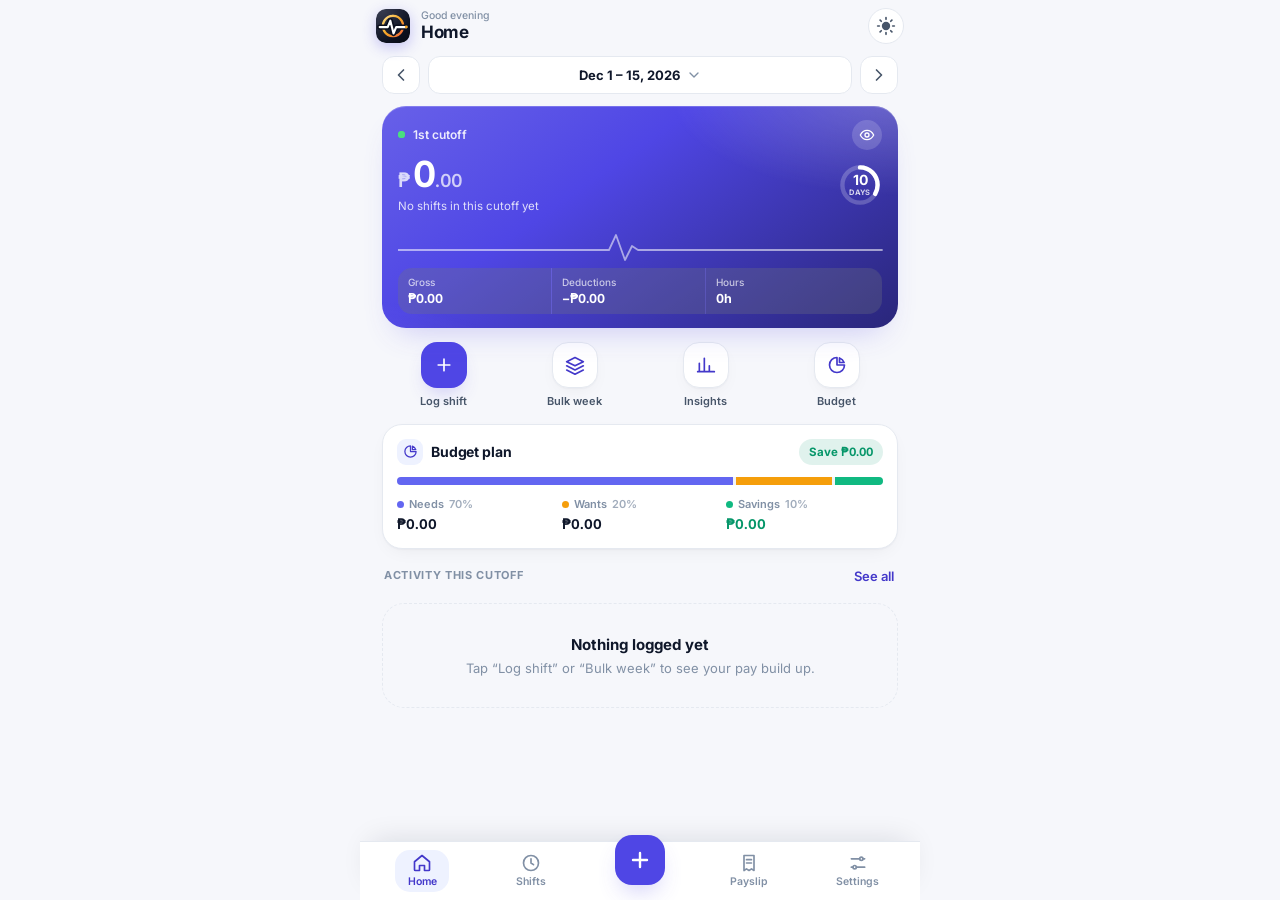
==== index.html @ 6d4f3fc8 "v2.3.0: exact PH crew deductions, total deductions line, import/edit bug fixes, smart importer templ" ====
<!DOCTYPE html>
<html lang="en">
<head>
<meta charset="UTF-8">
<meta name="viewport" content="width=device-width, initial-scale=1.0, maximum-scale=1.0, user-scalable=no, viewport-fit=cover">
<meta name="theme-color" content="#F6F7FB" id="meta-theme">
<meta name="mobile-web-app-capable" content="yes">
<meta name="apple-mobile-web-app-capable" content="yes">
<title>SweldoPulse — Salary & Shift Tracker</title>
<link rel="manifest" href="manifest.json">
<link rel="icon" type="image/svg+xml" href="icon.svg">
<link rel="apple-touch-icon" href="icon-192.png">
<script>
/* Runs before first paint: lock the app + apply theme so nothing ever flashes. */
(function(){var d=document.documentElement;try{
 if(localStorage.getItem('sweldo_pulse_lock_v1'))d.classList.add('locked');
 var raw=localStorage.getItem('sweldo_pulse_settings_v2'),s=JSON.parse(raw||'{}');
 var m=s.themeMode||(raw?(s.darkMode?'dark':'light'):'system');
 var dark=m==='dark'||m==='amoled'||(m==='system'&&window.matchMedia&&matchMedia('(prefers-color-scheme: dark)').matches);
 if(dark)d.classList.add('dark');if(m==='amoled')d.classList.add('amoled');
 if(window.AndroidBridge&&AndroidBridge.setSystemBars){AndroidBridge.setSystemBars(m==='amoled'?'#000000':(dark?'#090D16':'#F6F7FB'),dark);}
}catch(e){}
if(window.AndroidBridge){
 window.Notification=function(t,o){AndroidBridge.notify(t,(o&&o.body)||"")};
 Object.defineProperty(Notification,"permission",{get:function(){try{return(!AndroidBridge.hasNotifPermission||AndroidBridge.hasNotifPermission())?"granted":"default";}catch(e){return"granted";}}});
 Notification.requestPermission=function(){return new Promise(function(res){try{if(!AndroidBridge.requestNotifPermission||AndroidBridge.hasNotifPermission())return res("granted");window.__notifPermRes=res;AndroidBridge.requestNotifPermission();}catch(e){res("granted");}});};
}
})();
</script>
<style>
@font-face{font-family:'Inter';font-style:normal;font-weight:400;font-display:swap;src:url(fonts/inter-latin-400-normal.woff2) format('woff2')}@font-face{font-family:'Inter';font-style:normal;font-weight:500;font-display:swap;src:url(fonts/inter-latin-500-normal.woff2) format('woff2')}@font-face{font-family:'Inter';font-style:normal;font-weight:600;font-display:swap;src:url(fonts/inter-latin-600-normal.woff2) format('woff2')}@font-face{font-family:'Inter';font-style:normal;font-weight:700;font-display:swap;src:url(fonts/inter-latin-700-normal.woff2) format('woff2')}
:root{
  --accent:#4F46E5;--accent-hover:#4338CA;--accent-soft:#EEF2FF;--accent-soft-border:#C7D2FE;--accent-text:#4338CA;--accent-glow:rgba(79,70,229,.22);
  --bg:#F6F7FB;--card:#FFFFFF;--subtle:#F1F4F9;--line:#E5E9F0;
  --t1:#0F172A;--t2:#475569;--t3:#8190A5;
  --ok:#059669;--ok-soft:rgba(5,150,105,.12);--bad:#E11D48;--bad-soft:rgba(225,29,72,.10);--warn:#D97706;--warn-soft:rgba(217,119,6,.12);
  --nav:rgba(255,255,255,.97);--shadow:0 1px 2px rgba(15,23,42,.04),0 6px 20px -8px rgba(15,23,42,.08);
  --r-lg:22px;--r-md:16px;--r-sm:12px;
  --ease:cubic-bezier(.22,1,.36,1);--ease-sheet:cubic-bezier(.32,.72,0,1);
  --safe-b:env(safe-area-inset-bottom,0px);--safe-t:env(safe-area-inset-top,0px);
  color-scheme:light;
}
html.dark{--bg:#090D16;--card:#121A29;--subtle:#1A2438;--line:#243049;--t1:#F4F7FB;--t2:#C3CCDA;--t3:#7C8AA3;--nav:rgba(14,20,33,.97);
  --shadow:0 1px 2px rgba(0,0,0,.25),0 8px 24px -10px rgba(0,0,0,.5);--ok:#34D399;--ok-soft:rgba(52,211,153,.14);--bad:#FB7185;--bad-soft:rgba(251,113,133,.14);--warn:#FBBF24;--warn-soft:rgba(251,191,36,.14);color-scheme:dark}
html.amoled{--bg:#000;--card:#0B0B10;--subtle:#15151D;--line:#1E1E2A;--nav:rgba(0,0,0,.98)}
*{box-sizing:border-box;-webkit-tap-highlight-color:transparent;margin:0}
html,body{background:var(--bg);color:var(--t1);font-family:Inter,-apple-system,BlinkMacSystemFont,'Segoe UI',Roboto,sans-serif;font-size:14px;line-height:1.4;-webkit-text-size-adjust:100%;touch-action:manipulation;overscroll-behavior-y:none}
body{min-height:100dvh}
button,select,input,textarea{font:inherit;color:inherit}
button{background:none;border:0;cursor:pointer;padding:0}
input,select,textarea{outline:none}
.hidden{display:none!important}
.num{font-variant-numeric:tabular-nums}
.ic{width:20px;height:20px;fill:none;stroke:currentColor;stroke-width:2;stroke-linecap:round;stroke-linejoin:round;flex:none;pointer-events:none}
.ic.sm{width:16px;height:16px}.ic.xs{width:14px;height:14px}
.press{transition:transform .12s var(--ease),opacity .12s linear}
.press:active{transform:scale(.97)}

/* ---------- lock-first: upgraded theme-aware glass PIN screen ---------- */
html.locked #app,html.locked #sp-splash,html.locked #toast{visibility:hidden}
#sp-lock{position:fixed;inset:0;z-index:300;display:none;flex-direction:column;align-items:center;justify-content:center;gap:14px;color:var(--t1);padding:calc(20px + var(--safe-t)) 24px calc(20px + var(--safe-b));overflow-y:auto;
  background:radial-gradient(95% 58% at 50% 14%,var(--accent-soft) 0%,var(--bg) 68%)}
html.dark #sp-lock{background:radial-gradient(95% 55% at 50% 14%,color-mix(in srgb,var(--accent) 26%,#0B1020) 0%,var(--bg) 66%)}
html.amoled #sp-lock{background:radial-gradient(90% 50% at 50% 12%,color-mix(in srgb,var(--accent) 20%,#000) 0%,#000 62%)}
html.locked #sp-lock,html.pin-open #sp-lock{display:flex}
#sp-veil{position:fixed;inset:0;z-index:290;display:none;background:var(--bg)}
html.veil #sp-veil{display:block}
.lock-card{width:100%;max-width:340px;display:flex;flex-direction:column;align-items:center;gap:12px}
.lock-ring{padding:5px;border-radius:22px;background:var(--accent-soft);border:1px solid var(--accent-soft-border);box-shadow:0 16px 38px -12px var(--accent-glow)}
.lock-logo{width:58px;height:58px;border-radius:16px;overflow:hidden;display:block}
.lock-pill{display:inline-flex;align-items:center;gap:5px;height:24px;padding:0 11px;border-radius:99px;font-size:11px;font-weight:700;letter-spacing:.02em;background:var(--accent-soft);color:var(--accent-text);border:1px solid var(--accent-soft-border)}
.lock-len{display:flex;padding:3px;border-radius:12px;background:var(--subtle);border:1px solid var(--line);gap:2px;width:190px}
.lock-len button{flex:1;height:28px;border-radius:9px;font-size:11.5px;font-weight:700;color:var(--t3)}
.lock-len button.on{background:var(--card);color:var(--t1);box-shadow:0 1px 4px rgba(15,23,42,.15)}
.pin-dots{display:flex;gap:14px;margin:4px 0 6px;min-height:16px;align-items:center}
.pin-dot{width:13px;height:13px;border-radius:99px;border:2px solid var(--line);background:transparent;transition:transform .16s cubic-bezier(.34,1.56,.64,1),background-color .14s,border-color .14s}
.pin-dot.f{background:var(--accent);border-color:var(--accent);transform:scale(1.22);box-shadow:0 0 12px var(--accent-glow)}
.pin-pad{display:grid;grid-template-columns:repeat(3,72px);gap:12px}
.pin-key{width:72px;height:72px;border-radius:99px;background:var(--card);border:1px solid var(--line);font-size:24px;font-weight:600;color:var(--t1);display:flex;flex-direction:column;align-items:center;justify-content:center;line-height:1;box-shadow:var(--shadow);transition:transform .1s var(--ease),background-color .12s,border-color .12s}
.pin-key small{font-size:8.5px;font-weight:700;letter-spacing:.08em;color:var(--t3);margin-top:3px}
.pin-key.util{background:var(--subtle);border-color:transparent;box-shadow:none;color:var(--t2)}
.pin-key:active{transform:scale(.9);background:var(--accent);border-color:var(--accent);color:#fff}
.pin-key:active small{color:rgba(255,255,255,.78)}
.lock-fp-pill{display:inline-flex;align-items:center;gap:7px;height:36px;padding:0 14px;border-radius:99px;background:var(--accent-soft);border:1px solid var(--accent-soft-border);color:var(--accent-text);font-size:12.5px;font-weight:700;margin-top:2px}
@keyframes shake{20%,60%{transform:translateX(-9px)}40%,80%{transform:translateX(9px)}}
.shake{animation:shake .38s}

/* ---------- splash (short, only on a cold start) ---------- */
#sp-splash{position:fixed;inset:0;z-index:200;display:flex;flex-direction:column;align-items:center;justify-content:center;gap:22px;background:radial-gradient(120% 80% at 50% 36%,#1D1A2E 0%,#07090F 64%);transition:opacity .35s ease,visibility .35s}
#sp-splash.out{opacity:0;visibility:hidden}
.sp-tile{width:104px;height:104px;filter:drop-shadow(0 22px 46px rgba(245,165,36,.28));animation:spTile .55s var(--ease) both}
@keyframes spTile{from{opacity:0;transform:scale(.85) translateY(6px)}}
.sp-a,.sp-b,.sp-k{stroke-dasharray:1;animation:spDraw .6s cubic-bezier(.65,0,.35,1) both}
.sp-a{animation-delay:.1s}.sp-b,.sp-k{animation-delay:.4s}
@keyframes spDraw{from{stroke-dashoffset:1;opacity:0}2%{opacity:1}to{stroke-dashoffset:0}}
.sp-word{font-size:28px;font-weight:700;letter-spacing:-.03em;color:#fff;animation:spWord .5s var(--ease) .4s both}
.sp-word span{background:linear-gradient(90deg,#FFE08A,#F5A524 55%,#F0643C);-webkit-background-clip:text;background-clip:text;color:transparent}
@keyframes spWord{from{opacity:0;transform:translateY(8px)}}

/* ---------- shell & layout ---------- */
#app{overflow-x:clip;width:100%;max-width:520px;margin:0 auto;min-height:100dvh;display:flex;flex-direction:column;position:relative}
.hdr{position:sticky;top:0;z-index:20;display:flex;align-items:center;justify-content:space-between;gap:12px;padding:calc(10px + var(--safe-t)) 18px 10px;background:var(--bg)}
.hdr-l{display:flex;align-items:center;gap:11px;min-width:0}
.hdr-logo{width:38px;height:38px;border-radius:11px;overflow:hidden;flex:none;box-shadow:0 4px 14px var(--accent-glow)}
.hdr-logo svg{width:100%;height:100%;display:block}
.hdr-sub{font-size:11px;font-weight:500;color:var(--t3);line-height:1.2}
.hdr-title{font-size:19px;font-weight:700;letter-spacing:-.02em;line-height:1.2}
.icon-btn{width:40px;height:40px;border-radius:99px;background:var(--card);border:1px solid var(--line);display:flex;align-items:center;justify-content:center;color:var(--t2);flex:none}
main{flex:1;padding:6px 16px calc(112px + var(--safe-b))}
.view{display:none;contain:layout style}
.view.active{display:flex;flex-direction:column;gap:14px;animation:viewIn .26s var(--ease) both}
@keyframes viewIn{from{opacity:0;transform:translate3d(0,10px,0)}}
.card{background:var(--card);border:1px solid var(--line);border-radius:var(--r-lg);padding:18px;box-shadow:var(--shadow)}
.card.flat{box-shadow:none}
.card-h{display:flex;align-items:center;justify-content:space-between;gap:10px;margin-bottom:14px}
.card-t{font-size:15px;font-weight:700;letter-spacing:-.01em}
.card-s{font-size:12px;color:var(--t3);margin-top:2px}
.lbl{font-size:12px;font-weight:600;color:var(--t3);display:block;margin-bottom:6px}
.eyebrow{font-size:11px;font-weight:700;letter-spacing:.06em;text-transform:uppercase;color:var(--t3)}
.chip{display:inline-flex;align-items:center;gap:5px;height:26px;padding:0 10px;border-radius:99px;font-size:11.5px;font-weight:700;background:var(--accent-soft);color:var(--accent-text);white-space:nowrap}
.chip.ok{background:var(--ok-soft);color:var(--ok)}.chip.warn{background:var(--warn-soft);color:var(--warn)}.chip.bad{background:var(--bad-soft);color:var(--bad)}.chip.mute{background:var(--subtle);color:var(--t2)}
.row{display:flex;align-items:center;gap:10px}.between{justify-content:space-between}.grow{flex:1;min-width:0}
.stack{display:flex;flex-direction:column;gap:12px}
.grid2{display:grid;grid-template-columns:1fr 1fr;gap:10px}.grid3{display:grid;grid-template-columns:repeat(3,1fr);gap:8px}
.divider{height:1px;background:var(--line);margin:14px 0}
.muted{color:var(--t3)}.sub{color:var(--t2)}
.btn{display:inline-flex;align-items:center;justify-content:center;gap:8px;min-height:46px;padding:0 18px;border-radius:14px;font-size:14px;font-weight:600;white-space:nowrap}
.btn.primary{background:var(--accent);color:#fff;box-shadow:0 8px 20px -8px var(--accent-glow)}
.btn.soft{background:var(--accent-soft);color:var(--accent-text)}
.btn.ghost{background:var(--card);border:1px solid var(--line);color:var(--t1)}
.btn.danger{background:var(--bad);color:#fff}
.btn.sm{min-height:38px;padding:0 14px;font-size:13px;border-radius:12px}
.btn.block{width:100%}
.btn:disabled{opacity:.4;pointer-events:none}
.field{width:100%;min-height:46px;padding:0 14px;border-radius:14px;background:var(--subtle);border:1px solid var(--line);font-size:14px;font-weight:600}
.field:focus{border-color:var(--accent)}
textarea.field{padding:12px 14px;min-height:96px;font-weight:500;line-height:1.5;resize:none}
select.field{appearance:none;-webkit-appearance:none;padding-right:38px;background-image:url("data:image/svg+xml,%3Csvg xmlns='http://www.w3.org/2000/svg' fill='none' viewBox='0 0 24 24' stroke='%238190A5' stroke-width='2.4'%3E%3Cpath stroke-linecap='round' stroke-linejoin='round' d='M19 9l-7 7-7-7'/%3E%3C/svg%3E");background-repeat:no-repeat;background-position:right 12px center;background-size:16px;text-overflow:ellipsis}
.money-field{display:flex;align-items:center;gap:6px;min-height:46px;padding:0 14px;border-radius:14px;background:var(--subtle);border:1px solid var(--line)}
.money-field:focus-within{border-color:var(--accent)}
.money-field span{color:var(--t3);font-weight:600}
.money-field input{flex:1;min-width:0;width:100%;background:none;border:0;font-weight:700;font-size:15px;text-align:right}
.seg{display:flex;padding:3px;border-radius:14px;background:var(--subtle);border:1px solid var(--line);gap:2px}
.seg button{flex:1;min-height:36px;border-radius:11px;font-size:13px;font-weight:600;color:var(--t2)}
.seg button.on{background:var(--card);color:var(--t1);box-shadow:0 1px 4px rgba(15,23,42,.12)}
.switch{position:relative;width:46px;height:28px;flex:none}
.switch input{position:absolute;inset:0;opacity:0;width:100%;height:100%;z-index:1;cursor:pointer}
.switch i{position:absolute;inset:0;border-radius:99px;background:var(--line)}
.switch i::after{content:'';position:absolute;top:3px;left:3px;width:22px;height:22px;border-radius:99px;background:#fff;box-shadow:0 1px 3px rgba(0,0,0,.3);transition:transform .22s var(--ease)}
.switch input:checked+i{background:var(--ok)}.switch input:checked+i::after{transform:translateX(18px)}
.setting{display:flex;align-items:center;justify-content:space-between;gap:14px;min-height:48px}
.setting+.setting{border-top:1px solid var(--line);padding-top:12px;margin-top:12px}
.setting .k{font-size:14px;font-weight:600}.setting .d{font-size:12px;color:var(--t3);margin-top:1px}

/* ---------- cutoff switcher ---------- */
.switcher{display:flex;align-items:center;gap:8px}
.switcher .icon-btn{width:42px;height:42px;border-radius:14px}
.switcher .mid{position:relative;flex:1;min-width:0;height:42px;border-radius:14px;background:var(--card);border:1px solid var(--line);display:flex;align-items:center;justify-content:center;gap:6px;font-weight:700;font-size:14px;padding:0 10px}
.switcher .mid span{overflow:hidden;text-overflow:ellipsis;white-space:nowrap}
.switcher .mid select{position:absolute;inset:0;width:100%;height:100%;opacity:0;font-size:16px}

/* ---------- wallet card (net pay) ---------- */
.wallet{position:relative;overflow:hidden;border-radius:24px;padding:14px 16px;color:#fff;isolation:isolate;background:var(--accent);background:linear-gradient(145deg,color-mix(in srgb,var(--accent) 86%,#fff) 0%,var(--accent) 38%,color-mix(in srgb,var(--accent) 50%,#04060f) 100%);box-shadow:0 16px 32px -16px var(--accent-glow),inset 0 1px 0 rgba(255,255,255,.2)}
.wallet::before{content:'';position:absolute;inset:-35%;z-index:-1;background:radial-gradient(38% 38% at 80% 18%,rgba(255,255,255,.24),transparent 70%),radial-gradient(42% 42% at 12% 100%,rgba(255,255,255,.13),transparent 70%);animation:drift 9s ease-in-out 2 alternate both;will-change:transform}
@keyframes drift{to{transform:translate3d(5%,3%,0) rotate(7deg)}}
.wallet::after{content:'';position:absolute;top:0;bottom:0;width:55%;left:0;z-index:-1;background:linear-gradient(100deg,transparent,rgba(255,255,255,.2),transparent);transform:translate3d(-130%,0,0) skewX(-18deg);animation:shine 1.3s .3s var(--ease) 1 both}
@keyframes shine{to{transform:translate3d(260%,0,0) skewX(-18deg)}}
.w-top{display:flex;align-items:center;justify-content:space-between;min-height:28px}
.w-lbl{display:flex;align-items:center;gap:8px;font-size:12px;font-weight:600;color:rgba(255,255,255,.88)}
.w-live{position:relative;width:7px;height:7px;border-radius:9px;background:#4ADE80}
.w-live::after{content:'';position:absolute;inset:0;border-radius:9px;background:#4ADE80;animation:ping 1.8s ease-out 4}
@keyframes ping{from{transform:scale(1);opacity:.7}to{transform:scale(3.2);opacity:0}}
.w-eye{width:30px;height:30px;border-radius:99px;background:rgba(255,255,255,.16);display:flex;align-items:center;justify-content:center;color:#fff;transition:transform .18s cubic-bezier(.34,1.56,.64,1)}
.w-eye:active{transform:scale(.82)}
.w-eye .ic{width:16px;height:16px}
.blink{animation:eyeBlink .32s var(--ease)}
@keyframes eyeBlink{45%{transform:scaleY(.08)}}
.w-main{display:flex;align-items:center;justify-content:space-between;gap:10px;margin-top:6px}
.w-amt{display:flex;align-items:baseline;font-weight:700;letter-spacing:-.035em;line-height:1.05;white-space:nowrap;font-variant-numeric:tabular-nums}
.w-amt .cur{font-size:19px;opacity:.78;margin-right:3px;font-weight:600}
.w-amt .int{font-size:clamp(30px,9.2vw,36px)}
.w-amt .dec{font-size:18px;opacity:.72;font-weight:600}
.w-amt.mask .int{letter-spacing:.08em}
.ring{position:relative;width:44px;height:44px;flex:none}
.ring svg{width:100%;height:100%;transform:rotate(-90deg)}
.ring circle{fill:none;stroke-width:4;stroke-linecap:round}
.ring .tr{stroke:rgba(255,255,255,.22)}
.ring .pg{stroke:#fff;stroke-dasharray:100.5;stroke-dashoffset:100.5;transition:stroke-dashoffset .9s var(--ease)}
.ring .tx{position:absolute;inset:0;display:flex;flex-direction:column;align-items:center;justify-content:center;line-height:1}
.ring .tx b{font-size:14px;font-weight:700}.ring .tx small{font-size:7.5px;font-weight:700;opacity:.8;margin-top:2px;text-transform:uppercase;letter-spacing:.05em}
.w-sub{font-size:11.5px;color:rgba(255,255,255,.82);margin-top:4px;min-height:15px}
.spark{display:block;width:100%;height:40px;margin:4px 0 0;overflow:visible;clip-path:inset(-6px 100% -6px 0);transition:clip-path 1s var(--ease)}
.spark.in{clip-path:inset(-6px -6px -6px 0)}
.spark .area{fill:url(#sparkG)}.spark .ln{fill:none;stroke:#fff;stroke-width:2;stroke-linecap:round;stroke-linejoin:round}
.spark .fu{fill:none;stroke:rgba(255,255,255,.6);stroke-width:1.6;stroke-dasharray:3 5;stroke-linecap:round}
.spark .idle{fill:none;stroke:rgba(255,255,255,.55);stroke-width:1.8;stroke-linecap:round;stroke-linejoin:round}
.spark .hd{fill:#fff}.spark .hd-r{fill:rgba(255,255,255,.35)}
.w-goal{display:flex;align-items:center;gap:10px;margin-top:8px;font-size:10.5px;color:rgba(255,255,255,.8);font-weight:600}
.w-goal .gb{flex:1;height:4px;border-radius:9px;background:rgba(255,255,255,.2);overflow:hidden}
.w-goal .gb i{display:block;height:100%;width:100%;border-radius:9px;background:#A7F3D0;transform-origin:left;transition:transform .8s var(--ease)}
.w-strip{display:grid;grid-template-columns:1fr 1fr 1.15fr;gap:1px;margin-top:10px;border-radius:14px;overflow:hidden;background:rgba(255,255,255,.16)}
.w-strip>div{padding:7px 10px;background:rgba(10,14,34,.18)}
.w-strip span{display:block;font-size:10px;font-weight:500;color:rgba(255,255,255,.7)}
.w-strip b{display:block;font-size:12.5px;font-weight:700;white-space:nowrap;margin-top:1px}
.qa{display:grid;grid-template-columns:repeat(4,1fr);gap:8px}
.qa-i{display:flex;flex-direction:column;align-items:center;gap:6px;font-size:11px;font-weight:600;color:var(--t2);padding:2px 0}
.qa-ic{width:46px;height:46px;border-radius:16px;background:var(--card);border:1px solid var(--line);display:flex;align-items:center;justify-content:center;color:var(--accent-text);box-shadow:var(--shadow);transition:transform .2s cubic-bezier(.34,1.56,.64,1)}
.qa-i:active .qa-ic{transform:scale(.88)}
.qa-ic.primary{background:var(--accent);color:#fff;border-color:transparent;box-shadow:0 10px 20px -8px var(--accent-glow)}
/* ---------- lists ---------- */
.sec-h{display:flex;align-items:center;justify-content:space-between;padding:0 2px}
.link{font-size:13px;font-weight:600;color:var(--accent-text);padding:6px 2px}
.day-h{display:flex;align-items:center;justify-content:space-between;padding:6px 4px 0;font-size:12px;font-weight:700;color:var(--t3);letter-spacing:.02em}
.list{display:flex;flex-direction:column;gap:8px}
.shift{display:flex;align-items:center;gap:12px;padding:13px 14px;border-radius:var(--r-md);background:var(--card);border:1px solid var(--line);content-visibility:auto;contain-intrinsic-size:auto 68px;text-align:left;width:100%}
.shift .tag{width:42px;height:42px;border-radius:13px;display:flex;flex-direction:column;align-items:center;justify-content:center;background:var(--accent-soft);color:var(--accent-text);flex:none;line-height:1.05}
.shift .tag b{font-size:16px;font-weight:700}.shift .tag small{font-size:9.5px;font-weight:700;text-transform:uppercase;letter-spacing:.04em}
.shift .tag.hol{background:var(--ok-soft);color:var(--ok)}
.shift .t{font-size:14px;font-weight:600;white-space:nowrap;overflow:hidden;text-overflow:ellipsis}
.shift .s{font-size:12px;color:var(--t3);margin-top:2px;display:flex;gap:6px;align-items:center;flex-wrap:wrap}
.shift .amt{font-size:14.5px;font-weight:700;white-space:nowrap}
.dot-b{font-size:10.5px;font-weight:700;padding:1px 7px;border-radius:99px}
.dot-b.nd{background:var(--accent-soft);color:var(--accent-text)}.dot-b.ot{background:var(--warn-soft);color:var(--warn)}.dot-b.hl{background:var(--ok-soft);color:var(--ok)}
.trash{width:36px;height:36px;border-radius:11px;color:var(--t3);display:flex;align-items:center;justify-content:center;flex:none}
.trash:active{background:var(--bad-soft);color:var(--bad)}
.empty{text-align:center;padding:30px 20px;border:1.5px dashed var(--line);border-radius:var(--r-lg);color:var(--t3);font-size:13px}
.empty b{display:block;color:var(--t1);font-size:15px;margin-bottom:4px}
.filters{display:flex;gap:8px;overflow-x:auto;scrollbar-width:none;margin:0 calc(var(--pad,14px) * -1);padding:0 var(--pad,14px)}
.filters::-webkit-scrollbar{display:none}
.fchip{height:34px;padding:0 14px;border-radius:99px;background:var(--card);border:1px solid var(--line);font-size:13px;font-weight:600;color:var(--t2);white-space:nowrap;flex:none}
.fchip.on{background:var(--accent);border-color:var(--accent);color:#fff}
.search{position:relative}
.search .ic{position:absolute;left:14px;top:50%;transform:translateY(-50%);color:var(--t3)}
.search input{padding-left:42px;padding-right:40px;font-weight:500}
.search button{position:absolute;right:6px;top:50%;transform:translateY(-50%);width:34px;height:34px;color:var(--t3);display:flex;align-items:center;justify-content:center}
.sumline{display:flex;align-items:center;justify-content:space-between;font-size:12.5px;color:var(--t3);padding:0 2px}
.sumline b{color:var(--t1)}

/* ---------- budget (compact on home) ---------- */
.mini-budget{display:block;width:100%;text-align:left}
.stackbar{display:flex;gap:3px;height:8px;border-radius:99px;overflow:hidden;background:var(--subtle)}
.stackbar i{display:block;height:100%}
.stackbar{transform-origin:left center;animation:barIn .7s var(--ease) both}
@keyframes barIn{from{transform:scaleX(.02);opacity:.4}}
.c-needs{background:#6366F1}.c-wants{background:#F59E0B}.c-save{background:#10B981}

/* ---------- payslip ---------- */
.ps-row{display:flex;align-items:center;justify-content:space-between;gap:12px;min-height:34px;font-size:14px}
.ps-row .k{color:var(--t2)}.ps-row .v{font-weight:600;font-variant-numeric:tabular-nums}
.ps-row.total{font-weight:700;padding-top:10px;margin-top:6px;border-top:1px dashed var(--line)}.ps-row.total .k{color:var(--t1)}.ps-row.total .v{font-weight:700}
.ps-group{font-size:11px;font-weight:700;letter-spacing:.06em;text-transform:uppercase;color:var(--t3);margin:14px 0 4px}
.ps-group:first-of-type{margin-top:0}
.ps-net{display:flex;align-items:center;justify-content:space-between;gap:12px;margin-top:14px;padding:16px;border-radius:var(--r-md);background:var(--accent-soft);border:1px solid var(--accent-soft-border)}
.ps-net .v{font-size:26px;font-weight:700;letter-spacing:-.02em;color:var(--accent-text)}
.neg{color:var(--bad)}.pos-nd{color:var(--accent-text)}.pos-ot{color:var(--warn)}
details.fold>summary{list-style:none;display:flex;align-items:center;justify-content:space-between;cursor:pointer;min-height:28px}
details.fold>summary::-webkit-details-marker{display:none}
details.fold>summary .ic{transition:transform .2s var(--ease);color:var(--t3)}
details.fold[open]>summary .ic{transform:rotate(180deg)}
details.fold>.body{padding-top:14px}
.note{font-size:12px;line-height:1.55;color:var(--t3)}

/* ---------- nav ---------- */
.nav{position:fixed;left:0;right:0;bottom:0;margin:0 auto;width:100%;max-width:520px;z-index:30;background:var(--nav);border-top:1px solid var(--line);padding:6px 8px calc(6px + var(--safe-b));box-shadow:0 -10px 30px -12px rgba(15,23,42,.14)}
.nav-grid{position:relative;display:grid;grid-template-columns:repeat(5,1fr);align-items:center}
.nav-pill{position:absolute;top:0;bottom:0;left:0;width:20%;display:flex;align-items:center;justify-content:center;pointer-events:none;transition:transform .38s var(--ease);will-change:transform}
.nav-pill i{display:block;width:62px;height:50px;border-radius:17px;background:var(--accent-soft)}
.nav-it{position:relative;z-index:1;display:flex;flex-direction:column;align-items:center;justify-content:center;gap:3px;height:54px;color:var(--t3);font-size:11px;font-weight:600}
.nav-it.on{color:var(--accent-text)}
.fab{position:relative;z-index:2;justify-self:center;width:56px;height:56px;margin-top:-26px;border-radius:19px;background:var(--accent);color:#fff;display:flex;align-items:center;justify-content:center;box-shadow:0 12px 24px -8px var(--accent-glow);transition:transform .15s var(--ease)}
.fab:active{transform:scale(.92)}
.fab .ic{width:26px;height:26px;stroke-width:2.4}

/* ---------- sheets ---------- */
.scrim{position:fixed;inset:0;z-index:60;display:flex;align-items:flex-end;justify-content:center;background:rgba(8,12,22,.55);opacity:0;visibility:hidden;transition:opacity .22s ease,visibility .22s}
.scrim.open{opacity:1;visibility:visible}
.scrim.top{z-index:400;align-items:center;padding:20px}
.sheet{width:100%;max-width:520px;max-height:92dvh;overflow-y:auto;overscroll-behavior:contain;background:var(--card);border-radius:28px 28px 0 0;padding:10px 18px calc(18px + var(--safe-b));transform:translate3d(0,100%,0);transition:transform .32s var(--ease-sheet);will-change:transform}
.scrim.open .sheet{transform:translate3d(0,0,0)}
.scrim.top .sheet{border-radius:26px;max-width:380px;transform:translate3d(0,14px,0) scale(.96);opacity:0;transition:transform .24s var(--ease),opacity .2s;padding:20px}
.scrim.top.open .sheet{transform:none;opacity:1}
.grab{width:40px;height:4px;border-radius:9px;background:var(--line);margin:0 auto 14px}
.sheet-h{display:flex;align-items:center;justify-content:space-between;gap:10px;margin-bottom:14px}
.sheet-t{font-size:18px;font-weight:700;letter-spacing:-.02em}
.preview{display:flex;align-items:center;justify-content:space-between;gap:10px;padding:12px 14px;border-radius:var(--r-md);background:var(--accent-soft);color:var(--accent-text)}
.preview .big{font-size:22px;font-weight:700;letter-spacing:-.02em}
.menu-it{display:flex;align-items:center;gap:14px;width:100%;min-height:54px;padding:0 6px;font-size:15px;font-weight:600;text-align:left}
.menu-it .ico{width:38px;height:38px;border-radius:12px;background:var(--accent-soft);color:var(--accent-text);display:flex;align-items:center;justify-content:center}
.menu-it.bad .ico{background:var(--bad-soft);color:var(--bad)}.menu-it.bad{color:var(--bad)}
.presets{display:flex;gap:8px;overflow-x:auto;scrollbar-width:none;margin:0 calc(var(--pad,16px) * -1);padding:0 var(--pad,16px)}
.presets::-webkit-scrollbar{display:none}
.confirm-ic{width:46px;height:46px;border-radius:15px;background:var(--bad-soft);color:var(--bad);display:flex;align-items:center;justify-content:center;flex:none}
.confirm-ic.neutral{background:var(--accent-soft);color:var(--accent-text)}

/* ---------- toast ---------- */
#toast{position:fixed;left:50%;bottom:calc(92px + var(--safe-b));z-index:450;display:flex;align-items:center;gap:12px;max-width:calc(100% - 32px);padding:11px 16px;border-radius:16px;background:#111827;color:#fff;font-size:13px;font-weight:500;box-shadow:0 12px 30px rgba(0,0,0,.35);opacity:0;transform:translate3d(-50%,10px,0);pointer-events:none;transition:opacity .22s ease,transform .3s var(--ease)}
#toast.on{opacity:1;transform:translate3d(-50%,0,0);pointer-events:auto}
#toast button{color:#A5B4FC;font-weight:700;font-size:13px;padding:2px 4px}

/* ---------- misc ---------- */
.theme-sw{width:36px;height:36px;border-radius:99px;border:0;transition:transform .15s var(--ease),box-shadow .2s}
.theme-sw:active{transform:scale(.88)}
.theme-sw.on{box-shadow:0 0 0 3px var(--card),0 0 0 5px currentColor}
#payslip-modal{position:fixed;inset:0;z-index:150;display:none;flex-direction:column;align-items:center;justify-content:center;gap:14px;padding:16px;background:rgba(6,9,20,.9)}
#payslip-modal.on{display:flex}
#print-area{display:none}
#tour{position:fixed;inset:0;z-index:120;display:none;touch-action:none}
#tour.on{display:block}
#tour-spot{position:fixed;border-radius:18px;pointer-events:none;box-shadow:0 0 0 2px rgba(129,140,248,.95),0 0 0 9999px rgba(6,9,20,.78);transition:opacity .16s ease}
#tour-card{position:fixed;width:min(340px,calc(100% - 32px));background:var(--card);border:1px solid var(--line);border-radius:22px;padding:18px;box-shadow:0 24px 60px rgba(0,0,0,.4);transition:opacity .18s ease}
.tour-dot{height:5px;width:5px;border-radius:9px;background:var(--line)}.tour-dot.on{width:18px;background:var(--accent)}


/* ---------- v1.13: compact scale + motion ---------- */
html,body{font-size:13.5px}
.hdr{padding:calc(8px + var(--safe-t)) 16px 8px}.hdr-logo{width:34px;height:34px;border-radius:10px}.hdr-title{font-size:17px}.hdr-sub{font-size:10.5px}
.icon-btn{width:36px;height:36px}
main{--pad:14px;padding:4px var(--pad) calc(92px + var(--safe-b))}.view.active{gap:12px}
.card{padding:14px;border-radius:20px}.card-t{font-size:14px}.card-s{font-size:11.5px}.card-h{margin-bottom:12px}
.btn{min-height:42px;font-size:13.5px;border-radius:13px;padding:0 16px}.btn.sm{min-height:36px;font-size:12.5px}
.field,.money-field{min-height:42px;border-radius:13px;font-size:13.5px}
.switcher .icon-btn{width:38px;height:38px;border-radius:12px}.switcher .mid{height:38px;border-radius:12px;font-size:13px}
.shift{padding:10px 12px;gap:10px;border-radius:14px}.shift .tag{width:38px;height:38px;border-radius:11px}.shift .tag b{font-size:14.5px}.shift .t{font-size:13.5px}.shift .s{font-size:11.5px}.shift .amt{font-size:13.5px}
.nav{padding:5px 8px calc(5px + var(--safe-b))}.nav-it{height:48px;font-size:10.5px;gap:2px}.nav-pill i{width:54px;height:42px;border-radius:15px}.fab{width:50px;height:50px;margin-top:-22px;border-radius:17px}.fab .ic{width:24px;height:24px}
.sheet-t{font-size:17px}.sheet{--pad:16px;padding:10px var(--pad) calc(16px + var(--safe-b))}
.ps-row{font-size:13.5px;min-height:31px}.ps-net .v{font-size:23px}
.dot-b.up{background:transparent;border:1px solid var(--accent-soft-border);color:var(--accent-text)}
/* ported from v1.11: sun/moon morph, spring easing, staggered cards */
.theme-svg{overflow:visible;transition:transform .5s cubic-bezier(.34,1.56,.64,1)}
html.dark .theme-svg{transform:rotate(-35deg)}
.sun-rays line{transform-origin:12px 12px;transition:opacity .3s ease,transform .4s var(--ease)}
html.dark .sun-rays line{opacity:0;transform:scale(.25)}
.sun-core{transform-origin:12px 12px;transition:transform .45s cubic-bezier(.34,1.56,.64,1)}
html.dark .sun-core{transform:scale(1.42)}
.moon-mask-circle{transition:cx .45s cubic-bezier(.34,1.56,.64,1),cy .45s cubic-bezier(.34,1.56,.64,1),r .45s cubic-bezier(.34,1.56,.64,1)}
.icon-btn:active,.fchip:active,.btn:active{transition-timing-function:cubic-bezier(.34,1.56,.64,1)}
@keyframes cardIn{from{opacity:0;transform:translate3d(0,12px,0)}}
.enter>*{animation:cardIn .32s var(--ease) both}
.enter>*:nth-child(2){animation-delay:28ms}.enter>*:nth-child(3){animation-delay:56ms}.enter>*:nth-child(4){animation-delay:84ms}.enter>*:nth-child(5){animation-delay:112ms}.enter>*:nth-child(6){animation-delay:140ms}.enter>*:nth-child(7){animation-delay:168ms}.enter>*:nth-child(8){animation-delay:196ms}.enter>*:nth-child(9){animation-delay:224ms}.enter>*:nth-child(10){animation-delay:252ms}.enter>*:nth-child(11){animation-delay:280ms}.enter>*:nth-child(12){animation-delay:308ms}
.view.fwd{animation-name:viewFwd}.view.back{animation-name:viewBack}
@keyframes viewFwd{from{opacity:0;transform:translate3d(18px,0,0)}}
@keyframes viewBack{from{opacity:0;transform:translate3d(-18px,0,0)}}


/* ---------- v1.15: circular theme reveal (View Transitions API) ---------- */
::view-transition-old(root),::view-transition-new(root){animation:none;mix-blend-mode:normal}
::view-transition-old(root){z-index:1}::view-transition-new(root){z-index:2}
/* ---------- v1.14 ---------- */
a.btn{text-decoration:none}
.presets.wrap{flex-wrap:wrap;overflow:visible;margin:0;padding:0}.presets.wrap .fchip{height:32px;padding:0 12px;font-size:12.5px}
input[type=search]::-webkit-search-cancel-button{display:none}
.theme-svg.no-t,.theme-svg.no-t *{transition:none!important}
.sw-row{display:flex;gap:12px;flex-wrap:wrap;padding:2px 4px}
.theme-sw{width:34px;height:34px}
.theme-sw.on{box-shadow:0 0 0 3px var(--card),0 0 0 5px currentColor}
.nav-it.on .ic{animation:navPop .42s cubic-bezier(.34,1.56,.64,1)}
@keyframes navPop{from{transform:translate3d(0,3px,0) scale(.85)}}
.fab .ic{transition:transform .25s cubic-bezier(.34,1.56,.64,1)}.fab:active .ic{transform:rotate(90deg)}
.bcard{display:block;width:100%;text-align:left}
.bc-ic{width:26px;height:26px;border-radius:9px;background:var(--accent-soft);color:var(--accent-text);display:flex;align-items:center;justify-content:center}
.bc-ic .ic{width:15px;height:15px}
.bc-cols{display:grid;grid-template-columns:repeat(3,1fr);gap:8px;margin-top:12px}
.bc-l{display:flex;align-items:center;gap:5px;font-size:11px;color:var(--t3);font-weight:600;white-space:nowrap}
.bc-l i{width:7px;height:7px;border-radius:9px;flex:none}.bc-l em{font-style:normal;opacity:.75}
.bc-cols b{display:block;font-size:13.5px;margin-top:3px;white-space:nowrap}
.donut{position:relative;width:176px;height:176px;margin:2px auto 14px}
.donut svg{width:100%;height:100%;transform:rotate(-90deg)}
.donut circle{fill:none;stroke-width:13;stroke-linecap:butt}
.d-tr{stroke:var(--subtle)}
.d-seg{stroke-dasharray:0 289.03;transition:stroke-dasharray .9s var(--ease),stroke-dashoffset .9s var(--ease)}
.d-n{stroke:#6366F1}.d-w{stroke:#F59E0B}.d-s{stroke:#10B981}
.d-c{position:absolute;inset:0;display:flex;flex-direction:column;align-items:center;justify-content:center;text-align:center;padding:0 26px}
.d-c b{font-size:21px;font-weight:700;letter-spacing:-.02em;margin:2px 0}
.d-c small{font-size:10.5px;color:var(--t3);line-height:1.25}

/* ---------- v1.16: reconciliation, calendar, 6-cutoff trend, smart chips ---------- */
.pos-ok{color:var(--ok)}
.ps-net-sub{font-size:11px;font-weight:600;margin-top:2px;color:var(--accent-text);opacity:.88}
.recon-msg{font-size:12px;font-weight:600;padding:9px 12px;border-radius:12px;margin-top:10px;line-height:1.4}
.recon-msg.ok{background:var(--ok-soft);color:var(--ok)}
.recon-msg.bad{background:var(--bad-soft);color:var(--bad)}
.recon-msg.warn{background:var(--warn-soft);color:var(--warn)}
.icon-btn.on{background:var(--accent-soft);border-color:var(--accent-soft-border);color:var(--accent-text)}
.cal-dow{display:grid;grid-template-columns:repeat(7,1fr);gap:4px;text-align:center;font-size:10px;font-weight:700;color:var(--t3);text-transform:uppercase;margin-bottom:6px}
.cal-grid{display:grid;grid-template-columns:repeat(7,1fr);gap:4px}
.cal-cell{height:40px;border-radius:11px;display:flex;flex-direction:column;align-items:center;justify-content:center;gap:3px;font-size:12.5px;font-weight:600;color:var(--t1);background:var(--subtle);border:1px solid transparent;position:relative}
.cal-cell.out{opacity:.28;background:transparent;pointer-events:none}
.cal-cell.td{border-color:var(--accent)}
.cal-cell.sel{background:var(--accent);color:#fff;border-color:var(--accent)}
.cal-cell.sel .cal-dot{background:#fff!important}
.cal-dots{display:flex;gap:3px;height:4px;align-items:center}
.cal-dot{width:4px;height:4px;border-radius:9px}
.cal-dot.reg{background:var(--accent)}.cal-dot.nd{background:#6366F1}.cal-dot.ot{background:var(--warn)}.cal-dot.hl{background:var(--ok)}
.cal-leg{display:flex;align-items:center;justify-content:center;gap:12px;margin-top:10px;padding-top:8px;border-top:1px solid var(--line);font-size:10.5px;font-weight:600;color:var(--t3);flex-wrap:wrap}
.cal-leg span{display:inline-flex;align-items:center;gap:4px}
.cal-bar{display:flex;align-items:center;justify-content:space-between;gap:8px;padding:8px 12px;border-radius:12px;background:var(--accent-soft);color:var(--accent-text);font-size:12px;font-weight:600}
.trend-bars{display:grid;grid-template-columns:repeat(6,1fr);gap:6px;align-items:end;padding-top:4px}
.trend-col{display:flex;flex-direction:column;align-items:center;gap:4px;min-width:0;padding:4px 2px;border-radius:11px}
.trend-val{font-size:10px;font-weight:700;color:var(--t3);white-space:nowrap;overflow:hidden;text-overflow:ellipsis;max-width:100%}
.trend-col.cur .trend-val{color:var(--accent-text)}
.trend-track{width:100%;height:58px;display:flex;align-items:flex-end;justify-content:center}
.trend-bar{width:100%;max-width:30px;height:100%;border-radius:8px 8px 4px 4px;background:var(--accent-soft);border:1px solid var(--accent-soft-border);transform-origin:bottom;transition:transform .32s var(--ease)}
.trend-col.zero .trend-bar{background:var(--subtle);border-color:var(--line)}
.trend-col.cur .trend-bar{background:var(--accent);border-color:var(--accent);box-shadow:0 6px 14px -6px var(--accent-glow)}
.trend-lbl{font-size:10px;font-weight:600;color:var(--t3);white-space:nowrap}
.trend-col.cur .trend-lbl{color:var(--t1);font-weight:700}
.st-chips{display:flex;gap:6px;overflow-x:auto;scrollbar-width:none;margin:8px calc(var(--pad,16px) * -1) 0;padding:0 var(--pad,16px)}
.st-chips::-webkit-scrollbar{display:none}
.schip{height:30px;padding:0 11px;border-radius:99px;background:var(--subtle);border:1px solid var(--line);font-size:12px;font-weight:600;color:var(--t2);white-space:nowrap;flex:none}
.schip.on{background:var(--accent-soft);border-color:var(--accent-soft-border);color:var(--accent-text)}
.pin-chip{display:inline-flex;align-items:center;gap:5px}
.pin-x{display:inline-flex;align-items:center;justify-content:center;width:16px;height:16px;border-radius:99px;font-size:13px;line-height:1;opacity:.7;margin-right:-4px}
.pin-x:active{background:var(--bad-soft);color:var(--bad);opacity:1}

/* ---------- v1.17: in-app updater, progress bar, current cutoff pill ---------- */
.upd-banner{display:flex;align-items:center;justify-content:space-between;gap:10px;padding:10px 12px;border-radius:16px;background:var(--accent-soft);border:1px solid var(--accent-soft-border);color:var(--accent-text)}
.upd-banner .ub-t{font-size:13px;font-weight:700;line-height:1.25}
.upd-banner .ub-s{font-size:11px;opacity:.85;margin-top:2px}
.upd-prog-wrap{margin:10px 0}
.upd-prog{height:7px;border-radius:99px;background:var(--subtle);border:1px solid var(--line);overflow:hidden}
.upd-prog i{display:block;height:100%;width:100%;border-radius:99px;background:var(--accent);transform-origin:left;transform:scaleX(0);transition:transform .16s linear}
.upd-prog-meta{display:flex;align-items:center;justify-content:space-between;font-size:11.5px;font-weight:600;color:var(--t3);margin-top:5px}
.cur-pill{height:38px;padding:0 11px;border-radius:12px;background:var(--accent-soft);border:1px solid var(--accent-soft-border);color:var(--accent-text);font-size:12px;font-weight:700;white-space:nowrap;flex:none}

/* ---------- v2.0: stream scope, shift status, bulk week, budget envelopes/vaults, insights ---------- */
.w-scope{height:24px;padding:0 9px;border-radius:99px;background:rgba(255,255,255,.16);color:#fff;font-size:10.5px;font-weight:700;display:inline-flex;align-items:center;gap:4px;white-space:nowrap}
.w-scope.all{background:rgba(167,243,208,.24);color:#D1FAE5}
.shift.cancelled{opacity:.52}.shift.cancelled .t{text-decoration:line-through}
.shift .tag.gig{background:var(--ok-soft);color:var(--ok)}
.dot-b.sc{background:transparent;border:1px solid var(--accent-soft-border);color:var(--accent-text)}
.dot-b.cx{background:var(--bad-soft);color:var(--bad)}
.dot-b.gg{background:var(--ok-soft);color:var(--ok)}
.env-bar{height:6px;border-radius:99px;background:var(--subtle);overflow:hidden;margin-top:6px}
.env-bar i{display:block;height:100%;width:100%;border-radius:99px;transform-origin:left;transition:transform .32s var(--ease)}
.env-bar i.ok{background:var(--ok)}.env-bar i.needs{background:#6366F1}.env-bar i.wants{background:#F59E0B}.env-bar i.warn{background:var(--warn)}.env-bar i.bad{background:var(--bad)}
.exp-row{display:flex;align-items:center;gap:10px;padding:10px 12px;border-radius:14px;background:var(--card);border:1px solid var(--line)}
.exp-dot{width:10px;height:10px;border-radius:99px;flex:none}
.vault-card{padding:14px;border-radius:18px;background:var(--card);border:1px solid var(--line);display:flex;flex-direction:column;gap:8px}
.week-strip{display:grid;grid-template-columns:repeat(7,1fr);gap:5px}
.wday{height:52px;border-radius:12px;background:var(--subtle);border:1px solid var(--line);display:flex;flex-direction:column;align-items:center;justify-content:center;gap:2px;font-size:11px;font-weight:600;color:var(--t2);position:relative}
.wday b{font-size:14px;font-weight:700;color:var(--t1)}
.wday.on{background:var(--accent);border-color:var(--accent);color:rgba(255,255,255,.85)}
.wday.on b{color:#fff}
.wday .hdot{width:4px;height:4px;border-radius:9px;background:var(--ok);position:absolute;top:5px;right:5px}
.wday.on .hdot{background:#fff}
.kpi-grid{display:grid;grid-template-columns:1fr 1fr;gap:10px}
.kpi{padding:12px 13px;border-radius:16px;background:var(--card);border:1px solid var(--line)}
.kpi .kl{font-size:11px;font-weight:600;color:var(--t3)}
.kpi .kv{font-size:18px;font-weight:700;letter-spacing:-.02em;margin-top:3px;white-space:nowrap;overflow:hidden;text-overflow:ellipsis}
.kpi .ks{font-size:11px;color:var(--t3);margin-top:2px;white-space:nowrap;overflow:hidden;text-overflow:ellipsis}
.m-bars{display:grid;grid-template-columns:repeat(12,1fr);gap:3px;align-items:end;padding-top:6px}
.m-col{display:flex;flex-direction:column;align-items:center;gap:4px;padding:3px 1px;border-radius:8px;min-width:0}
.m-track{width:100%;height:72px;display:flex;align-items:flex-end;justify-content:center}
.m-bar{width:100%;max-width:16px;height:100%;border-radius:5px 5px 2px 2px;background:var(--accent-soft);border:1px solid var(--accent-soft-border);transform-origin:bottom;transition:transform .28s var(--ease)}
.m-col.zero .m-bar{background:var(--subtle);border-color:var(--line)}
.m-col.sel .m-bar{background:var(--accent);border-color:var(--accent)}
.m-lbl{font-size:9.5px;font-weight:700;color:var(--t3)}
.m-col.sel .m-lbl{color:var(--accent-text)}
.stat-tbl{width:100%;border-collapse:collapse;font-size:11.5px}
.stat-tbl th{text-align:right;font-size:10px;font-weight:700;text-transform:uppercase;color:var(--t3);padding:0 4px 8px;border-bottom:1px solid var(--line)}
.stat-tbl th:first-child,.stat-tbl td:first-child{text-align:left;padding-left:0}
.stat-tbl td{text-align:right;padding:8px 4px;border-bottom:1px solid var(--line);font-weight:600;font-variant-numeric:tabular-nums}
.stat-tbl tr:last-child td{border-bottom:0;font-weight:700;color:var(--t1)}
.rank-row{display:flex;flex-direction:column;gap:4px}
.rank-row+.rank-row{margin-top:10px}

/* ---------- v2.1: recurring bills, roster preview, rate override ---------- */
.bill-row{display:flex;align-items:center;gap:10px;padding:10px 12px;border-radius:14px;background:var(--subtle);border:1px solid var(--line)}
.bill-row.paid{opacity:.66}
.io-prev{display:flex;flex-direction:column;gap:6px;max-height:210px;overflow-y:auto;margin-top:10px;padding-right:2px}
.io-row{display:flex;align-items:center;gap:9px;padding:8px 10px;border-radius:12px;background:var(--subtle);border:1px solid var(--line);font-size:12.5px}
.io-row.dup{opacity:.62}
.io-row input[type=checkbox]{width:18px;height:18px;accent-color:var(--accent);flex:none}
.rate-pill{display:inline-flex;align-items:center;gap:4px;font-size:11.5px;font-weight:700;color:var(--accent-text);background:var(--accent-soft);padding:2px 8px;border-radius:99px}

/* ---------- v2.2: PayLater/Hulugan & Utang dues + planned shift check-in ---------- */
.due-card{padding:13px 14px;border-radius:18px;background:var(--card);border:1px solid var(--line);display:flex;flex-direction:column;gap:8px}
.due-card.settled{opacity:.58}
.checkin{display:flex;flex-direction:column;gap:10px;padding:13px 14px;border-radius:18px;background:var(--card);border:1.5px solid var(--accent-soft-border);box-shadow:var(--shadow)}
.btn.soft-bad{background:var(--bad-soft);color:var(--bad)}

/* ---------- v2.3: UI polish, organized settings, budget snapshot, payslip basis, smart importer ---------- */
.sec-lbl{font-size:11px;font-weight:700;letter-spacing:.07em;text-transform:uppercase;color:var(--t3);padding:6px 4px 0}
.sec-lbl:first-child{padding-top:0}
.bud-snap{display:grid;grid-template-columns:1fr 1fr;gap:8px}
.bs-tile{padding:11px 13px;border-radius:16px;background:var(--card);border:1px solid var(--line);text-align:left;display:flex;flex-direction:column;gap:2px}
.bs-tile span{font-size:11px;font-weight:600;color:var(--t3)}
.bs-tile b{font-size:15.5px;font-weight:700;letter-spacing:-.015em;white-space:nowrap;overflow:hidden;text-overflow:ellipsis}
.bs-tile small{font-size:10.5px;color:var(--t3);white-space:nowrap;overflow:hidden;text-overflow:ellipsis}
.ps-basis{display:inline-block;margin-left:6px;padding:1px 6px;border-radius:99px;font-size:10px;font-weight:700;background:var(--subtle);color:var(--t3);vertical-align:middle}
.ps-basis.warn{background:var(--warn-soft);color:var(--warn)}
.ps-basis.ok{background:var(--ok-soft);color:var(--ok)}
.io-tools{display:flex;gap:6px;flex-wrap:wrap;margin-bottom:10px}
.io-note-in{width:100%;margin-top:4px;height:28px;padding:0 8px;border-radius:8px;background:var(--card);border:1px solid var(--line);font-size:11.5px;font-weight:500;color:var(--t1)}
.io-note-in:focus{border-color:var(--accent)}

@media (min-width:600px){#app,.nav,.sheet{max-width:560px}main{--pad:22px}}
@media (max-width:359px){main{padding-left:12px;padding-right:12px}.card{padding:14px}.hero{padding:16px}.btn{padding:0 12px}.pin-pad{grid-template-columns:repeat(3,64px)}.pin-key{width:64px;height:64px}}
@media (prefers-reduced-motion:reduce){.wallet::before,.wallet::after{animation:none}.spark{transition:none}*,*::before,*::after{animation-duration:.01ms!important;transition-duration:.01ms!important}}
@media print{body>*:not(#print-area){display:none!important}#print-area{display:block!important;padding:32px;color:#000}}
</style>
</head>
<body>
<svg width="0" height="0" style="position:absolute" aria-hidden="true"><defs>
<linearGradient id="spTile" x1="0" y1="0" x2="1" y2="1"><stop offset="0" stop-color="#1A2038"/><stop offset="1" stop-color="#070A14"/></linearGradient>
<linearGradient id="spGold" x1="0" y1="0" x2="1" y2="1"><stop offset="0" stop-color="#FFE08A"/><stop offset=".5" stop-color="#F5A524"/><stop offset="1" stop-color="#F0643C"/></linearGradient>
<radialGradient id="spGloss" cx=".2" cy=".05" r=".9"><stop offset="0" stop-color="#fff" stop-opacity=".13"/><stop offset="1" stop-color="#fff" stop-opacity="0"/></radialGradient>
<linearGradient id="sparkG" x1="0" y1="0" x2="0" y2="1"><stop offset="0" stop-color="#fff" stop-opacity=".32"/><stop offset="1" stop-color="#fff" stop-opacity="0"/></linearGradient>
<symbol id="i-home" viewBox="0 0 24 24"><path d="M3 10.5 12 3l9 7.5V20a1 1 0 0 1-1 1h-5v-6H9v6H4a1 1 0 0 1-1-1z"/></symbol>
<symbol id="i-clock" viewBox="0 0 24 24"><circle cx="12" cy="12" r="9"/><path d="M12 7v5l3 2"/></symbol>
<symbol id="i-plus" viewBox="0 0 24 24"><path d="M12 5v14M5 12h14"/></symbol>
<symbol id="i-receipt" viewBox="0 0 24 24"><path d="M6 3h12v18l-3-2-3 2-3-2-3 2z"/><path d="M9 8h6M9 12h6"/></symbol>
<symbol id="i-sliders" viewBox="0 0 24 24"><path d="M4 7h10M18 7h2M4 17h2M10 17h10"/><circle cx="16" cy="7" r="2"/><circle cx="8" cy="17" r="2"/></symbol>
<symbol id="i-l" viewBox="0 0 24 24"><path d="M15 18l-6-6 6-6"/></symbol>
<symbol id="i-r" viewBox="0 0 24 24"><path d="M9 18l6-6-6-6"/></symbol>
<symbol id="i-d" viewBox="0 0 24 24"><path d="M6 9l6 6 6-6"/></symbol>
<symbol id="i-eye" viewBox="0 0 24 24"><path d="M2 12s3.5-7 10-7 10 7 10 7-3.5 7-10 7S2 12 2 12z"/><circle cx="12" cy="12" r="3"/></symbol>
<symbol id="i-eyeoff" viewBox="0 0 24 24"><path d="M3 3l18 18"/><path d="M10.6 5.1A10 10 0 0 1 12 5c6.5 0 10 7 10 7a17 17 0 0 1-3 3.9M6.6 6.6A17 17 0 0 0 2 12s3.5 7 10 7c1.9 0 3.6-.5 5-1.3"/></symbol>
<symbol id="i-trash" viewBox="0 0 24 24"><path d="M4 7h16M10 11v6M14 11v6M6 7l1 13h10l1-13M9 7V4h6v3"/></symbol>
<symbol id="i-search" viewBox="0 0 24 24"><circle cx="11" cy="11" r="7"/><path d="m20 20-3.5-3.5"/></symbol>
<symbol id="i-x" viewBox="0 0 24 24"><path d="M6 6l12 12M18 6 6 18"/></symbol>
<symbol id="i-more" viewBox="0 0 24 24"><circle cx="5" cy="12" r="1.4" fill="currentColor"/><circle cx="12" cy="12" r="1.4" fill="currentColor"/><circle cx="19" cy="12" r="1.4" fill="currentColor"/></symbol>
<symbol id="i-sun" viewBox="0 0 24 24"><circle cx="12" cy="12" r="4"/><path d="M12 2v2M12 20v2M2 12h2M20 12h2M5 5l1.5 1.5M17.5 17.5 19 19M5 19l1.5-1.5M17.5 6.5 19 5"/></symbol>
<symbol id="i-moon" viewBox="0 0 24 24"><path d="M21 13A9 9 0 1 1 11 3a7 7 0 0 0 10 10z"/></symbol>
<symbol id="i-copy" viewBox="0 0 24 24"><rect x="9" y="9" width="11" height="11" rx="2"/><path d="M5 15V6a2 2 0 0 1 2-2h8"/></symbol>
<symbol id="i-image" viewBox="0 0 24 24"><rect x="3" y="4" width="18" height="16" rx="2"/><circle cx="9" cy="10" r="1.5"/><path d="m21 16-5-5-9 9"/></symbol>
<symbol id="i-repeat" viewBox="0 0 24 24"><path d="M17 2l4 4-4 4"/><path d="M3 11V9a3 3 0 0 1 3-3h15M7 22l-4-4 4-4"/><path d="M21 13v2a3 3 0 0 1-3 3H3"/></symbol>
<symbol id="i-pie" viewBox="0 0 24 24"><path d="M21 12A9 9 0 1 1 12 3v9z"/><path d="M15 3.5A9 9 0 0 1 20.5 9H15z"/></symbol>
<symbol id="i-back" viewBox="0 0 24 24"><path d="M19 12H5M11 18l-6-6 6-6"/></symbol>
<symbol id="i-alert" viewBox="0 0 24 24"><path d="M12 3 2 20h20z"/><path d="M12 10v4M12 17h.01"/></symbol>
<symbol id="i-sort" viewBox="0 0 24 24"><path d="M7 4v16M3 16l4 4 4-4M17 20V4M13 8l4-4 4 4"/></symbol>
<symbol id="i-down" viewBox="0 0 24 24"><path d="M12 3v12M7 10l5 5 5-5M4 21h16"/></symbol>
<symbol id="i-up" viewBox="0 0 24 24"><path d="M12 15V3M7 8l5-5 5 5M4 21h16"/></symbol>
<symbol id="i-swap" viewBox="0 0 24 24"><path d="M7 16V4m0 0L3 8m4-4 4 4M17 8v12m0 0 4-4m-4 4-4-4"/></symbol>
<symbol id="i-lock" viewBox="0 0 24 24"><rect x="4" y="11" width="16" height="10" rx="2"/><path d="M8 11V8a4 4 0 0 1 8 0v3"/></symbol>
<symbol id="i-check" viewBox="0 0 24 24"><path d="M5 12l5 5L20 7"/></symbol>
<symbol id="i-cal" viewBox="0 0 24 24"><rect x="3" y="4" width="18" height="18" rx="2"/><path d="M16 2v4M8 2v4M3 10h18"/></symbol>
<symbol id="i-pin" viewBox="0 0 24 24"><path d="M12 17v5M9 10.8a2 2 0 0 1-1.1 1.8L6 13.5V15h12v-1.5l-1.9-.9a2 2 0 0 1-1.1-1.8V6h1V4H8v2h1z"/></symbol>
<symbol id="i-chart" viewBox="0 0 24 24"><path d="M4 20V10M10 20V4M16 20v-7M22 20H2"/></symbol>
<symbol id="i-layers" viewBox="0 0 24 24"><path d="M12 3 2 8l10 5 10-5-10-5zM2 13l10 5 10-5M2 18l10 5 10-5"/></symbol>
<symbol id="i-brief" viewBox="0 0 24 24"><rect x="3" y="7" width="18" height="13" rx="2"/><path d="M8 7V5a2 2 0 0 1 2-2h4a2 2 0 0 1 2 2v2"/></symbol>
</defs></svg>

<div id="sp-splash" onclick="dismissSplash()" role="presentation"><svg class="sp-tile" viewBox="0 0 64 64" role="img" aria-label="SweldoPulse"><rect width="64" height="64" rx="16" fill="url(#spTile)"/><rect width="64" height="64" rx="16" fill="url(#spGloss)"/><path class="sp-a" pathLength="1" d="M32 13A19 19 0 1 1 31.99 13" fill="none" stroke="url(#spGold)" stroke-width="4.4" stroke-linecap="round"/><path class="sp-k" pathLength="1" d="M7 34H22L27 22L33 46L38 34H57" fill="none" stroke="#0B0F1E" stroke-width="10" stroke-linecap="round" stroke-linejoin="round"/><path class="sp-b" pathLength="1" d="M7 34H22L27 22L33 46L38 34H57" fill="none" stroke="#fff" stroke-width="4" stroke-linecap="round" stroke-linejoin="round"/><circle cx="57" cy="34" r="2.8" fill="#F5A524"/></svg><div class="sp-word">Sweldo<span>Pulse</span></div></div>

<!-- Lock screen is static markup so it paints on the very first frame -->
<div id="sp-lock">
  <div class="lock-card">
    <div class="lock-ring"><div class="lock-logo"><svg viewBox="0 0 64 64" role="img" aria-label="SweldoPulse" style="width:100%;height:100%;display:block"><rect width="64" height="64" rx="16" fill="url(#spTile)"/><rect width="64" height="64" rx="16" fill="url(#spGloss)"/><path pathLength="1" d="M32 13A19 19 0 1 1 31.99 13" fill="none" stroke="url(#spGold)" stroke-width="4.4" stroke-linecap="round"/><path pathLength="1" d="M7 34H22L27 22L33 46L38 34H57" fill="none" stroke="#0B0F1E" stroke-width="10" stroke-linecap="round" stroke-linejoin="round"/><path pathLength="1" d="M7 34H22L27 22L33 46L38 34H57" fill="none" stroke="#fff" stroke-width="4" stroke-linecap="round" stroke-linejoin="round"/><circle cx="57" cy="34" r="2.8" fill="#F5A524"/></svg></div></div>
    <span class="lock-pill" id="lock-pill"><svg class="ic xs"><use href="#i-lock"/></svg><span id="lock-pill-txt">Secured</span></span>
    <div id="lock-title" style="font-size:21px;font-weight:700;letter-spacing:-.025em">Enter PIN</div>
    <div id="lock-sub" class="num" style="font-size:12.5px;color:var(--t3);min-height:18px;margin-top:-6px;text-align:center">SweldoPulse is locked</div>
    <div class="lock-len hidden" id="pin-len-seg">
      <button type="button" data-pl="4" class="on" onclick="setPinLen(4)">4 digits</button>
      <button type="button" data-pl="6" onclick="setPinLen(6)">6 digits</button>
    </div>
    <div id="pin-dots" class="pin-dots"></div>
    <div class="pin-pad" id="pin-pad">
      <button type="button" class="pin-key" onclick="pinKey('1')">1<small>&nbsp;</small></button>
      <button type="button" class="pin-key" onclick="pinKey('2')">2<small>ABC</small></button>
      <button type="button" class="pin-key" onclick="pinKey('3')">3<small>DEF</small></button>
      <button type="button" class="pin-key" onclick="pinKey('4')">4<small>GHI</small></button>
      <button type="button" class="pin-key" onclick="pinKey('5')">5<small>JKL</small></button>
      <button type="button" class="pin-key" onclick="pinKey('6')">6<small>MNO</small></button>
      <button type="button" class="pin-key" onclick="pinKey('7')">7<small>PQRS</small></button>
      <button type="button" class="pin-key" onclick="pinKey('8')">8<small>TUV</small></button>
      <button type="button" class="pin-key" onclick="pinKey('9')">9<small>WXYZ</small></button>
      <button type="button" class="pin-key util" id="pin-fp" onclick="tryFingerprint()" aria-label="Fingerprint" style="visibility:hidden"><svg viewBox="0 0 24 24" width="26" height="26" fill="none" stroke="currentColor" stroke-width="1.8" stroke-linecap="round"><path d="M12 11v3a5 5 0 0 1-1 3"/><path d="M8 12a4 4 0 0 1 8 0v2a8 8 0 0 1-1.5 4.5"/><path d="M5 12a7 7 0 0 1 14 0v1"/><path d="M5 15c0 2 .5 3.5 1.5 5"/></svg></button>
      <button type="button" class="pin-key" onclick="pinKey('0')">0</button>
      <button type="button" class="pin-key util" onclick="pinKey('⌫')" aria-label="Delete">⌫</button>
    </div>
    <button type="button" class="lock-fp-pill press hidden" id="lock-fp-pill" onclick="tryFingerprint()"><svg viewBox="0 0 24 24" width="16" height="16" fill="none" stroke="currentColor" stroke-width="2" stroke-linecap="round"><path d="M12 11v3a5 5 0 0 1-1 3"/><path d="M8 12a4 4 0 0 1 8 0v2a8 8 0 0 1-1.5 4.5"/><path d="M5 12a7 7 0 0 1 14 0v1"/></svg>Use fingerprint</button>
    <div class="row" style="gap:16px;margin-top:2px">
      <button type="button" id="lock-forgot" onclick="lockForgot()" style="font-size:12px;font-weight:600;color:var(--t3);padding:8px">Forgot PIN?</button>
      <button type="button" id="lock-cancel" onclick="lockCancel()" class="hidden" style="font-size:13px;font-weight:600;color:var(--t2);padding:8px">Cancel</button>
    </div>
  </div>
</div>
<div id="sp-veil"></div>

<div id="app">
  <header class="hdr">
    <div class="hdr-l">
      <div class="hdr-logo"><svg viewBox="0 0 64 64" role="img" aria-label="SweldoPulse" style="width:100%;height:100%;display:block"><rect width="64" height="64" rx="16" fill="url(#spTile)"/><rect width="64" height="64" rx="16" fill="url(#spGloss)"/><path pathLength="1" d="M32 13A19 19 0 1 1 31.99 13" fill="none" stroke="url(#spGold)" stroke-width="4.4" stroke-linecap="round"/><path pathLength="1" d="M7 34H22L27 22L33 46L38 34H57" fill="none" stroke="#0B0F1E" stroke-width="10" stroke-linecap="round" stroke-linejoin="round"/><path pathLength="1" d="M7 34H22L27 22L33 46L38 34H57" fill="none" stroke="#fff" stroke-width="4" stroke-linecap="round" stroke-linejoin="round"/><circle cx="57" cy="34" r="2.8" fill="#F5A524"/></svg></div>
      <div><p class="hdr-sub" id="hdr-sub">Cutoff overview</p><h1 class="hdr-title" id="hdr-title">Home</h1></div>
    </div>
    <button type="button" class="icon-btn press" id="theme-btn" onclick="toggleDark(this)" aria-label="Toggle dark mode"><svg class="theme-svg" width="20" height="20" viewBox="0 0 24 24" fill="none" stroke="currentColor" stroke-width="2" stroke-linecap="round"><defs><mask id="sun-moon-mask"><rect x="0" y="0" width="24" height="24" fill="white"/><circle id="moon-cutout" class="moon-mask-circle" cx="24" cy="4" r="0" fill="black"/></mask></defs><circle class="sun-core" cx="12" cy="12" r="5" fill="currentColor" stroke="none" mask="url(#sun-moon-mask)"/><g class="sun-rays"><line x1="12" y1="2" x2="12" y2="4"/><line x1="12" y1="20" x2="12" y2="22"/><line x1="4.93" y1="4.93" x2="6.34" y2="6.34"/><line x1="17.66" y1="17.66" x2="19.07" y2="19.07"/><line x1="2" y1="12" x2="4" y2="12"/><line x1="20" y1="12" x2="22" y2="12"/><line x1="4.93" y1="19.07" x2="6.34" y2="17.66"/><line x1="17.66" y1="6.34" x2="19.07" y2="4.93"/></g></svg></button>
  </header>

  <main>
    <!-- ================= HOME ================= -->
    <section id="view-home" class="view active">
      <div class="switcher" data-switcher>
        <button type="button" class="icon-btn press" onclick="stepPeriod(-1)" aria-label="Previous cutoff"><svg class="ic"><use href="#i-l"/></svg></button>
        <div class="mid"><span data-period-label>—</span><svg class="ic sm muted"><use href="#i-d"/></svg><select data-period-select onchange="selectPeriod(this.value)" aria-label="Choose cutoff"></select></div>
        <button type="button" class="cur-pill press hidden" data-jump-cur onclick="jumpCurrent()">Current</button>
        <button type="button" class="icon-btn press" onclick="stepPeriod(1)" aria-label="Next cutoff"><svg class="ic"><use href="#i-r"/></svg></button>
      </div>

      <div class="upd-banner hidden" id="upd-home-banner">
        <div class="grow" style="min-width:0"><p class="ub-t" id="uhb-title">Update ready</p><p class="ub-s" id="uhb-sub">Verified and ready to install</p></div>
        <button type="button" class="btn primary sm press" id="uhb-btn" onclick="handleHomeUpdateBtn()">Install</button>
      </div>

      <div class="wallet press" id="hero" onclick="go('deductions')">
        <div class="w-top">
          <div class="w-lbl"><span class="w-live" id="w-live"></span><span id="w-label">2nd cutoff</span></div>
          <div class="row" style="gap:6px"><button type="button" class="w-scope press hidden" id="w-scope-btn" onclick="event.stopPropagation();toggleIncomeScope()">Payroll</button><button type="button" class="w-eye" id="eye-btn" onclick="event.stopPropagation();toggleHide()" aria-label="Show or hide amounts"><svg class="ic" id="eye-ic"><use href="#i-eye"/></svg></button></div>
        </div>
        <div class="w-main">
          <div style="min-width:0"><div class="w-amt" id="hero-amt"><span class="cur">₱</span><span class="int" id="amt-int">0</span><span class="dec" id="amt-dec">.00</span></div>
          <div class="w-sub" id="w-sub"></div></div>
          <div class="ring" id="ring" title="Cutoff progress"><svg viewBox="0 0 40 40"><circle class="tr" cx="20" cy="20" r="16"/><circle class="pg" id="ring-pg" cx="20" cy="20" r="16"/></svg><div class="tx"><b id="ring-n">0</b><small id="ring-u">days</small></div></div>
        </div>
        <svg class="spark" id="spark" viewBox="0 0 300 40" aria-hidden="true"></svg>
        <div class="w-goal hidden" id="w-goal" onclick="event.stopPropagation();openGoalSettings()" title="Tap to edit pay goal"><span id="g-txt"></span><span class="gb"><i id="g-fill"></i></span></div>
        <div class="w-strip"><div><span>Gross</span><b class="num" id="ws-g">₱0.00</b></div><div><span>Deductions</span><b class="num" id="ws-d">₱0.00</b></div><div><span>Hours</span><b class="num" id="ws-h">0h</b></div></div>
      </div>

      <div class="qa">
        <button type="button" class="qa-i" onclick="openShift()"><span class="qa-ic primary"><svg class="ic"><use href="#i-plus"/></svg></span>Log shift</button>
        <button type="button" class="qa-i" onclick="openBulkSheet()"><span class="qa-ic"><svg class="ic"><use href="#i-layers"/></svg></span>Bulk week</button>
        <button type="button" class="qa-i" onclick="go('insights')"><span class="qa-ic"><svg class="ic"><use href="#i-chart"/></svg></span>Insights</button>
        <button type="button" class="qa-i" onclick="go('budget')"><span class="qa-ic"><svg class="ic"><use href="#i-pie"/></svg></span>Budget</button>
      </div>

      <div class="checkin hidden" id="checkin-card">
        <div class="row between"><div class="grow" style="min-width:0"><p style="font-size:13.5px;font-weight:700;color:var(--t1)" id="ci-title">Finished your shift?</p><p class="card-s num" id="ci-sub"></p></div><span class="chip num" id="ci-badge">Check-in</span></div>
        <div class="grid3">
          <button type="button" class="btn primary sm press" onclick="resolveCheckin('worked')">Worked ✓</button>
          <button type="button" class="btn ghost sm press" onclick="resolveCheckin('edit')">Edit</button>
          <button type="button" class="btn soft-bad sm press" onclick="resolveCheckin('remove')">Remove</button>
        </div>
      </div>

      <button type="button" class="card bcard press" onclick="go('budget')" aria-label="Open budget plan">
        <div class="row between"><div class="row" style="gap:8px"><span class="bc-ic"><svg class="ic"><use href="#i-pie"/></svg></span><span class="card-t">Budget plan</span></div><span class="chip ok num" id="bc-save">Save ₱0.00</span></div>
        <div class="stackbar" style="margin-top:12px"><i class="c-needs" id="bc-bn"></i><i class="c-wants" id="bc-bw"></i><i class="c-save" id="bc-bs"></i></div>
        <div class="bc-cols">
          <div><span class="bc-l"><i class="c-needs"></i>Needs <em id="bc-pn">70%</em></span><b class="num" id="bc-an">₱0.00</b></div>
          <div><span class="bc-l"><i class="c-wants"></i>Wants <em id="bc-pw">20%</em></span><b class="num" id="bc-aw">₱0.00</b></div>
          <div><span class="bc-l"><i class="c-save"></i>Savings <em id="bc-ps">10%</em></span><b class="num" id="bc-as" style="color:var(--ok)">₱0.00</b></div>
        </div>
        <p class="card-s num hidden" id="bc-spent-line" style="margin-top:8px;padding-top:8px;border-top:1px solid var(--line)"></p>
      </button>

      <div class="sec-h"><span class="eyebrow" id="recent-h">Recent shifts</span><button type="button" class="link" onclick="go('shifts')">See all</button></div>
      <div class="list" id="recent-list"></div>
      <div class="card hidden" id="trend-card">
        <div class="card-h" style="margin-bottom:10px"><div><p class="card-t">Cutoff trend</p><p class="card-s" id="trend-sub">Last 6 cutoffs · tap a bar to open</p></div><span class="chip mute num" id="trend-delta">—</span></div>
        <div class="trend-bars" id="trend-bars"></div>
      </div>
      <button type="button" class="note hidden" id="backup-nag" onclick="openBackup('export')" style="text-align:left;color:var(--warn);font-weight:600"></button>
    </section>

    <!-- ================= BUDGET ================= -->
    <section id="view-budget" class="view">
      <div class="row between"><button type="button" class="btn ghost sm press" onclick="go('home')"><svg class="ic sm"><use href="#i-back"/></svg>Home</button><span class="chip num" id="bud-net">Net: ₱0.00</span></div>
      <div class="bud-snap">
        <button type="button" class="bs-tile press" onclick="setBudTab('overview')"><span>Remaining cash</span><b class="num" id="bs-rem">₱0.00</b><small id="bs-rem-sub">After spend</small></button>
        <button type="button" class="bs-tile press" onclick="setBudTab('expenses')"><span>Cutoff spend</span><b class="num neg" id="bs-spent">₱0.00</b><small id="bs-spent-sub">0 items</small></button>
        <button type="button" class="bs-tile press" onclick="setBudTab('dues')"><span>Active dues</span><b class="num" id="bs-dues" style="color:var(--warn)">₱0.00</b><small id="bs-dues-sub">PayLater &amp; utang</small></button>
        <button type="button" class="bs-tile press" onclick="setBudTab('vaults')"><span>Vaults saved</span><b class="num pos-ok" id="bs-vaults">₱0.00</b><small id="bs-vaults-sub">0 goals</small></button>
      </div>
      <div class="seg" id="bud-tabs">
        <button type="button" data-bt="overview" class="on" onclick="setBudTab('overview')">Overview</button>
        <button type="button" data-bt="expenses" onclick="setBudTab('expenses')">Spend</button>
        <button type="button" data-bt="dues" onclick="setBudTab('dues')">Dues</button>
        <button type="button" data-bt="vaults" onclick="setBudTab('vaults')">Vaults</button>
      </div>

      <div id="bud-p-overview" class="stack">
        <div class="card">
          <div class="card-h" style="margin-bottom:12px"><div><p class="card-t">Cutoff envelopes</p><p class="card-s" id="bud-period">Splits your net pay</p></div><button type="button" class="btn soft sm press" onclick="openExpSheet()">+ Spend</button></div>
          <div class="donut"><svg viewBox="0 0 120 120" aria-hidden="true"><circle class="d-tr" cx="60" cy="60" r="46"/><circle class="d-seg d-n" id="dn" cx="60" cy="60" r="46"/><circle class="d-seg d-w" id="dw" cx="60" cy="60" r="46"/><circle class="d-seg d-s" id="ds" cx="60" cy="60" r="46"/></svg><div class="d-c"><span class="eyebrow" id="d-lbl">Net pay</span><b class="num" id="d-net">₱0.00</b><small id="bud-period2">this cutoff</small></div></div>
          <div class="stack" style="margin-top:14px;gap:12px">
            <div>
              <div class="row between"><div class="row"><i class="c-needs" style="width:10px;height:10px;border-radius:9px"></i><div><p style="font-weight:600">Needs</p><p class="card-s num" id="bp-n">70% share</p></div></div><div style="text-align:right"><b class="num" id="ba-n">₱0.00</b><p class="card-s num" id="br-n">₱0.00 left</p></div></div>
              <div class="env-bar"><i class="needs" id="eb-n" style="transform:scaleX(0)"></i></div>
            </div>
            <div>
              <div class="row between"><div class="row"><i class="c-wants" style="width:10px;height:10px;border-radius:9px"></i><div><p style="font-weight:600">Wants</p><p class="card-s num" id="bp-w">20% share</p></div></div><div style="text-align:right"><b class="num" id="ba-w">₱0.00</b><p class="card-s num" id="br-w">₱0.00 left</p></div></div>
              <div class="env-bar"><i class="wants" id="eb-w" style="transform:scaleX(0)"></i></div>
            </div>
            <div class="row between" style="padding-top:4px"><div class="row"><i class="c-save" style="width:10px;height:10px;border-radius:9px"></i><div><p style="font-weight:600">Savings</p><p class="card-s num" id="bp-s">10% share</p></div></div><div style="text-align:right"><b class="num" id="ba-s" style="color:var(--ok)">₱0.00</b><p class="card-s num" id="br-s">Move to Vaults</p></div></div>
          </div>
        </div>
        <details class="card fold">
          <summary><div><p class="card-t">Customize split</p><p class="card-s">Adjust Needs / Wants / Savings ratio</p></div><span class="chip ok num" id="bud-total">100%</span></summary>
          <div class="body">
            <div class="presets wrap" style="margin-bottom:14px">
              <button type="button" class="fchip" onclick="budgetPreset(70,20,10)">70 / 20 / 10</button><button type="button" class="fchip" onclick="budgetPreset(50,30,20)">50 / 30 / 20</button><button type="button" class="fchip" onclick="budgetPreset(60,15,25)">60 / 15 / 25</button><button type="button" class="fchip" onclick="budgetPreset(80,10,10)">80 / 10 / 10</button>
            </div>
            <div class="grid3">
              <div><label class="lbl" for="bi-n">Needs %</label><input class="field num" style="text-align:center;padding:0 4px" type="number" inputmode="decimal" id="bi-n" oninput="budgetInput()"></div>
              <div><label class="lbl" for="bi-w">Wants %</label><input class="field num" style="text-align:center;padding:0 4px" type="number" inputmode="decimal" id="bi-w" oninput="budgetInput()"></div>
              <div><label class="lbl" for="bi-s">Savings %</label><input class="field num" style="text-align:center;padding:0 4px" type="number" inputmode="decimal" id="bi-s" oninput="budgetInput()"></div>
            </div>
            <button type="button" class="btn primary block press" id="bud-save" style="margin-top:16px" onclick="saveBudget()">Save split</button>
          </div>
        </details>
      </div>

      <div id="bud-p-expenses" class="stack hidden">
        <div class="card">
          <div class="card-h" style="margin-bottom:10px"><div><p class="card-t">Recurring bills</p><p class="card-s num" id="bill-sub">Fixed bills for this cutoff</p></div><button type="button" class="btn soft sm press" onclick="openBillSheet()">+ Add bill</button></div>
          <div class="list" id="bill-list"></div>
        </div>
        <div class="card">
          <div class="row between"><div><p class="card-t">Cutoff spending</p><p class="card-s num" id="exp-sub">₱0.00 spent</p></div><button type="button" class="btn primary sm press" onclick="openExpSheet()">+ Log expense</button></div>
        </div>
        <div class="list" id="exp-list"></div>
      </div>

      <div id="bud-p-dues" class="stack hidden">
        <div class="card">
          <div class="row between"><div><p class="card-t">PayLater, Hulugan &amp; Utang</p><p class="card-s num" id="dues-sub">₱0.00 total balance</p></div><button type="button" class="btn primary sm press" onclick="openDebtSheet()">+ Add</button></div>
          <div class="filters" id="dues-filters" style="margin-top:12px">
            <button type="button" class="fchip on press" data-df="all" onclick="setDueFilter('all')">All</button>
            <button type="button" class="fchip press" data-df="paylater" onclick="setDueFilter('paylater')">PayLater</button>
            <button type="button" class="fchip press" data-df="owe" onclick="setDueFilter('owe')">I Owe</button>
            <button type="button" class="fchip press" data-df="owed" onclick="setDueFilter('owed')">Owed to Me</button>
            <button type="button" class="fchip press" data-df="paid" onclick="setDueFilter('paid')">Settled</button>
          </div>
        </div>
        <div class="list" id="dues-list"></div>
      </div>

      <div id="bud-p-vaults" class="stack hidden">
        <div class="card">
          <div class="row between"><div><p class="card-t">Savings vaults</p><p class="card-s num" id="vault-total-sub">₱0.00 saved across vaults</p></div><button type="button" class="btn primary sm press" onclick="openVaultSheet()">+ New vault</button></div>
        </div>
        <div class="list" id="vault-list"></div>
      </div>
    </section>

    <!-- ================= INSIGHTS ================= -->
    <section id="view-insights" class="view">
      <div class="row between">
        <button type="button" class="btn ghost sm press" onclick="go('home')"><svg class="ic sm"><use href="#i-back"/></svg>Home</button>
        <div class="row" style="gap:6px">
          <button type="button" class="icon-btn press" style="width:34px;height:34px;border-radius:11px" onclick="viewInsightsCard()" aria-label="Save summary image" title="Save summary image"><svg class="ic sm"><use href="#i-image"/></svg></button>
          <button type="button" class="icon-btn press" style="width:34px;height:34px;border-radius:11px" onclick="stepInsightYear(-1)" aria-label="Previous year"><svg class="ic sm"><use href="#i-l"/></svg></button>
          <span class="chip num" id="ins-year-lbl" style="height:34px;padding:0 14px">2026</span>
          <button type="button" class="icon-btn press" style="width:34px;height:34px;border-radius:11px" onclick="stepInsightYear(1)" aria-label="Next year"><svg class="ic sm"><use href="#i-r"/></svg></button>
        </div>
      </div>
      <div class="seg" id="ins-tabs">
        <button type="button" data-it="overview" class="on" onclick="setInsTab('overview')">Overview</button>
        <button type="button" data-it="statutory" onclick="setInsTab('statutory')">Statutory ledger</button>
      </div>

      <div id="ins-p-overview" class="stack">
        <div class="kpi-grid">
          <div class="kpi"><p class="kl">Year net pay</p><p class="kv num" id="ins-net">₱0.00</p><p class="ks num" id="ins-net-sub">0 cutoffs</p></div>
          <div class="kpi"><p class="kl">Effective rate</p><p class="kv num" id="ins-eff">₱0.00/hr</p><p class="ks num" id="ins-eff-sub">vs base rate</p></div>
          <div class="kpi"><p class="kl">Hours worked</p><p class="kv num" id="ins-hrs">0h</p><p class="ks num" id="ins-hrs-sub">0 shifts</p></div>
          <div class="kpi"><p class="kl">13th-month YTD</p><p class="kv num pos-ok" id="ins-13th">₱0.00</p><p class="ks num" id="ins-gigs-sub">Basic ÷ 12</p></div>
        </div>
        <div class="card">
          <div class="card-h" style="margin-bottom:8px"><div><p class="card-t">Monthly net pay</p><p class="card-s num" id="ins-mo-detail">Tap a month to inspect</p></div></div>
          <div class="m-bars" id="ins-mbars"></div>
        </div>
        <div class="card">
          <div class="card-h" style="margin-bottom:10px"><div><p class="card-t">Top stations &amp; streams</p><p class="card-s">Highest earners this year</p></div></div>
          <div id="ins-stations"></div>
        </div>
      </div>

      <div id="ins-p-statutory" class="stack hidden">
        <div class="kpi-grid">
          <div class="kpi"><p class="kl">SSS total</p><p class="kv num neg" id="st-sss">₱0.00</p><p class="ks">My.SSS check</p></div>
          <div class="kpi"><p class="kl">PhilHealth total</p><p class="kv num neg" id="st-ph">₱0.00</p><p class="ks">Member portal</p></div>
          <div class="kpi"><p class="kl">Pag-IBIG total</p><p class="kv num neg" id="st-pi">₱0.00</p><p class="ks">Virtual Pag-IBIG</p></div>
          <div class="kpi"><p class="kl">Withholding tax</p><p class="kv num neg" id="st-tax">₱0.00</p><p class="ks">BIR Form 2316</p></div>
        </div>
        <div class="card">
          <div class="card-h" style="margin-bottom:10px"><div><p class="card-t">Monthly remittances</p><p class="card-s">Cross-check against employer postings</p></div><button type="button" class="btn soft sm press" onclick="copyStatutoryLedger()">Copy</button></div>
          <div style="overflow-x:auto"><table class="stat-tbl" id="st-table"></table></div>
        </div>
      </div>
    </section>

    <!-- ================= SHIFTS ================= -->
    <section id="view-shifts" class="view">
      <div class="switcher" data-switcher>
        <button type="button" class="icon-btn press" onclick="stepPeriod(-1)" aria-label="Previous cutoff"><svg class="ic"><use href="#i-l"/></svg></button>
        <div class="mid"><span data-period-label>—</span><svg class="ic sm muted"><use href="#i-d"/></svg><select data-period-select onchange="selectPeriod(this.value)" aria-label="Choose cutoff"></select></div>
        <button type="button" class="cur-pill press hidden" data-jump-cur onclick="jumpCurrent()">Current</button>
        <button type="button" class="icon-btn press" onclick="stepPeriod(1)" aria-label="Next cutoff"><svg class="ic"><use href="#i-r"/></svg></button>
      </div>
      <div class="row" style="gap:8px">
        <div class="search grow"><svg class="ic sm"><use href="#i-search"/></svg><input class="field" id="shift-q" type="search" inputmode="search" placeholder="Search label or date" oninput="onSearch(this.value)" autocomplete="off"><button type="button" id="q-clear" class="hidden" onclick="clearSearch()" aria-label="Clear search"><svg class="ic sm"><use href="#i-x"/></svg></button></div>
        <button type="button" class="icon-btn press" id="cal-toggle" style="width:42px;height:42px;border-radius:13px" onclick="toggleCal()" aria-label="Toggle calendar view" aria-pressed="false"><svg class="ic sm"><use href="#i-cal"/></svg></button>
        <button type="button" class="icon-btn press" style="width:42px;height:42px;border-radius:13px" onclick="openSheet('menu-sheet')" aria-label="More options"><svg class="ic"><use href="#i-more"/></svg></button>
      </div>
      <div class="filters" id="shift-filters"></div>
      <div class="card hidden" id="shift-cal" style="padding:12px"></div>
      <div class="cal-bar hidden" id="cal-day-bar"><span id="cal-day-txt"></span><button type="button" class="link" style="padding:2px 4px" onclick="pickCalDay('')">Show all</button></div>
      <div class="sumline"><span id="shift-sum"></span><button type="button" class="link" id="sort-btn" onclick="toggleSort()" style="display:flex;align-items:center;gap:5px"><svg class="ic xs"><use href="#i-sort"/></svg><span>Newest</span></button></div>
      <div class="list" id="shift-list"></div>
    </section>

    <!-- ================= PAYSLIP ================= -->
    <section id="view-deductions" class="view">
      <div class="switcher" data-switcher>
        <button type="button" class="icon-btn press" onclick="stepPeriod(-1)" aria-label="Previous cutoff"><svg class="ic"><use href="#i-l"/></svg></button>
        <div class="mid"><span data-period-label>—</span><svg class="ic sm muted"><use href="#i-d"/></svg><select data-period-select onchange="selectPeriod(this.value)" aria-label="Choose cutoff"></select></div>
        <button type="button" class="cur-pill press hidden" data-jump-cur onclick="jumpCurrent()">Current</button>
        <button type="button" class="icon-btn press" onclick="stepPeriod(1)" aria-label="Next cutoff"><svg class="ic"><use href="#i-r"/></svg></button>
      </div>

      <div class="card">
        <div class="card-h" style="margin-bottom:6px"><div><p class="card-t">Payslip</p><p class="card-s num" id="ps-hours">0.0h regular · 0.0h night · 0.0h overtime</p></div><span class="chip" id="ps-badge">2nd cutoff</span></div>
        <p class="ps-group">Earnings</p>
        <div class="ps-row"><span class="k">Basic regular pay</span><span class="v" id="ps-basic">₱0.00</span></div>
        <div class="ps-row"><span class="k">Night differential</span><span class="v pos-nd" id="ps-nd">₱0.00</span></div>
        <div class="ps-row"><span class="k">Overtime &amp; holiday premium</span><span class="v pos-ot" id="ps-ot">₱0.00</span></div>
        <div class="ps-row hidden" id="ps-allow-row"><span class="k">Allowances &amp; add-ons</span><span class="v pos-ok" id="ps-allow">+₱0.00</span></div>
        <div class="ps-row total"><span class="k">Gross earnings</span><span class="v" id="ps-gross">₱0.00</span></div>
        <p class="ps-group" style="margin-top:18px">Deductions</p>
        <div class="ps-row"><span class="k">SSS<span class="ps-basis hidden" id="ps-sss-tag"></span></span><span class="v neg" id="ps-sss">₱0.00</span></div>
        <div class="ps-row"><span class="k">PhilHealth<span class="ps-basis hidden" id="ps-ph-tag"></span></span><span class="v neg" id="ps-ph">₱0.00</span></div>
        <div class="ps-row"><span class="k">Pag-IBIG<span class="ps-basis hidden" id="ps-pi-tag"></span></span><span class="v neg" id="ps-pi">₱0.00</span></div>
        <div class="ps-row"><span class="k">Withholding tax</span><span class="v neg" id="ps-tax">₱0.00</span></div>
        <div class="ps-row"><span class="k">Other / cash advance</span><span class="v neg" id="ps-oth">₱0.00</span></div>
        <div class="ps-row total"><span class="k">Total deductions</span><span class="v neg" id="ps-tot-ded">−₱0.00</span></div>
        <div class="ps-net"><div><p class="eyebrow" style="color:var(--accent-text);opacity:.8">Net take-home</p><p class="ps-net-sub num hidden" id="ps-net-recon"></p></div><span class="v num" id="ps-net">₱0.00</span></div>
        <p class="note hidden" id="ps-gig-note" style="margin-top:10px"></p>
      </div>

      <div class="grid2">
        <button type="button" class="btn ghost press" onclick="copyPayslip()"><svg class="ic sm"><use href="#i-copy"/></svg>Copy</button>
        <button type="button" class="btn soft press" onclick="viewPayslip()"><svg class="ic sm"><use href="#i-image"/></svg>Save image</button>
      </div>

      <div class="card" id="recon-card">
        <div class="card-h" style="margin-bottom:10px"><div><p class="card-t">Actual pay received</p><p class="card-s">Compare employer payout vs. estimate</p></div><span class="chip mute num" id="recon-badge">Not checked</span></div>
        <div class="row between"><label class="k" for="in-actual" style="font-weight:600">Amount received</label><div class="row" style="gap:6px"><label class="money-field" style="width:144px"><span>₱</span><input id="in-actual" type="number" inputmode="decimal" min="0" step="any" placeholder="0.00" oninput="saveCutoffExtras()"></label><button type="button" class="icon-btn press hidden" id="actual-clear" onclick="clearActualPay()" aria-label="Clear actual pay" style="width:36px;height:36px;border-radius:11px"><svg class="ic xs"><use href="#i-x"/></svg></button></div></div>
        <div id="recon-msg" class="recon-msg hidden"></div>
      </div>

      <div class="card">
        <div class="card-h" style="margin-bottom:12px"><div><p class="card-t">Adjustments &amp; deductions</p><p class="card-s">Saved for this cutoff — past cutoffs stay locked</p></div></div>
        <div class="seg" id="ded-mode"><button type="button" data-m="auto" onclick="setDedMode(true)">Auto-estimate</button><button type="button" data-m="manual" onclick="setDedMode(false)">Manual</button></div>
        <div id="ded-auto" class="stack" style="margin-top:14px">
          <div><label class="lbl" for="stat-mode">When to deduct SSS &amp; PhilHealth</label>
            <select id="stat-mode" class="field" onchange="setStatOpt()"><option value="first">1st cutoff only (Pag-IBIG every cutoff)</option><option value="split">Split across each cutoff</option><option value="last">2nd cutoff only (Pag-IBIG every cutoff)</option></select></div>
          <div class="row between"><div><label class="k" for="stat-min" style="font-weight:600;font-size:13.5px;display:block">Min cutoff pay for SSS/PhilHealth</label><span class="card-s">Skip/defer if earnings are below this · 0 = always</span></div><label class="money-field" style="width:128px"><span>₱</span><input id="stat-min" type="number" inputmode="decimal" min="0" step="100" placeholder="2000" oninput="setStatOpt()"></label></div>
          <label class="setting" style="min-height:40px;border:0;padding:0;margin:0"><span class="k" style="font-size:13.5px">Minimum wage earner (no income tax)</span><span class="switch"><input type="checkbox" id="stat-mwe" onchange="setStatOpt()"><i></i></span></label>
          <p class="note" id="stat-note">Uses 2026 rules: SSS 5% of MSC (₱250 min), PhilHealth 2.5% (₱250 min), Pag-IBIG 2% of Basic Pay (max ₱100/cutoff). Estimates only — your employer's payslip is the final word.</p>
        </div>
        <div id="ded-manual" class="stack hidden" style="margin-top:14px;gap:10px">
          <div class="row between"><label class="k" for="in-sss" style="font-weight:600">SSS</label><label class="money-field" style="width:150px"><span>₱</span><input id="in-sss" type="number" inputmode="decimal" min="0" step="any" oninput="saveManual()"></label></div>
          <div class="row between"><label class="k" for="in-ph" style="font-weight:600">PhilHealth</label><label class="money-field" style="width:150px"><span>₱</span><input id="in-ph" type="number" inputmode="decimal" min="0" step="any" oninput="saveManual()"></label></div>
          <div class="row between"><label class="k" for="in-pi" style="font-weight:600">Pag-IBIG</label><label class="money-field" style="width:150px"><span>₱</span><input id="in-pi" type="number" inputmode="decimal" min="0" step="any" oninput="saveManual()"></label></div>
          <div class="row between"><label class="k" for="in-tax" style="font-weight:600">Withholding tax</label><label class="money-field" style="width:150px"><span>₱</span><input id="in-tax" type="number" inputmode="decimal" min="0" step="any" oninput="saveManual()"></label></div>
          <button type="button" class="btn soft sm press" onclick="fillFromEstimate()">Fill from estimate</button>
        </div>
        <div class="divider"></div>
        <div class="stack" style="gap:10px">
          <div class="row between"><div><label class="k" for="in-allow" style="font-weight:600;display:block">Allowances / add-ons</label><span class="card-s">This cutoff · meal, transpo, bonus</span></div><label class="money-field" style="width:150px"><span class="pos-ok">+₱</span><input id="in-allow" type="number" inputmode="decimal" min="0" step="any" placeholder="0" oninput="saveCutoffExtras()"></label></div>
          <div class="row between"><div><label class="k" for="in-oth" style="font-weight:600;display:block">Other / cash advance</label><span class="card-s">This cutoff · deducted</span></div><label class="money-field" style="width:150px"><span>₱</span><input id="in-oth" type="number" inputmode="decimal" min="0" step="any" placeholder="0" oninput="saveCutoffExtras()"></label></div>
        </div>
      </div>

      <details class="card fold" id="t13">
        <summary><div><p class="card-t">13th-month pay</p><p class="card-s" id="t13-sub">Earned so far this year</p></div><svg class="ic"><use href="#i-d"/></svg></summary>
        <div class="body stack">
          <div class="row between"><span class="sub">Earned this year (basic ÷ 12)</span><b class="num" id="t13-ytd">₱0.00</b></div>
          <div class="divider" style="margin:2px 0"></div>
          <p class="eyebrow">Project a full year</p>
          <div class="grid2">
            <div><label class="lbl" for="t13-hrs">Avg hours / week</label><select class="field" id="t13-hrs" onchange="calc13()"><option value="16">16 hrs</option><option value="20">20 hrs</option><option value="24" selected>24 hrs</option><option value="30">30 hrs</option><option value="36">36 hrs</option><option value="40">40 hrs</option></select></div>
            <div><label class="lbl" for="t13-mo">Months worked</label><select class="field" id="t13-mo" onchange="calc13()"><option value="1">1</option><option value="3">3</option><option value="6">6</option><option value="9">9</option><option value="12" selected>12</option></select></div>
          </div>
          <div class="row between"><span class="sub">Projected 13th-month</span><b class="num" id="t13-res" style="color:var(--ok)">₱0.00</b></div>
        </div>
      </details>
    </section>

    <!-- ================= SETTINGS ================= -->
    <section id="view-settings" class="view">
      <p class="sec-lbl">Payroll &amp; Goals</p>
      <div class="card">
        <div class="card-h"><div><p class="card-t">Pay &amp; cutoff</p><p class="card-s">Everything is computed from these</p></div><span class="chip mute">Calabarzon</span></div>
        <div class="stack">
          <div><label class="lbl" for="set-area">Area classification</label>
            <select id="set-area" class="field" onchange="applyArea()"><option value="73.75">1st class municipalities — ₱73.75/hr</option><option value="80.63">Extended metro / cities — ₱80.63/hr</option><option value="68.75">2nd–5th class municipalities — ₱68.75/hr</option><option value="custom">Custom rate</option></select></div>
          <div class="grid2">
            <div><label class="lbl" for="set-rate">Rate per hour</label><label class="money-field"><span>₱</span><input id="set-rate" type="number" inputmode="decimal" step="0.01" min="0" oninput="onRateInput()"></label></div>
            <div><label class="lbl" for="set-sched">Cutoff cycle</label><select id="set-sched" class="field" onchange="onSchedule()"><option value="semi">1–15 / 16–end</option><option value="weekly">Weekly</option><option value="monthly">Monthly</option></select></div>
          </div>
          <div class="row between"><div><label class="k" for="set-goal" style="font-weight:600;display:block">Pay goal</label><span class="card-s">Progress shows on Home</span></div><label class="money-field" style="width:150px"><span>₱</span><input id="set-goal" type="number" inputmode="decimal" min="0" placeholder="0" onchange="saveGoal(this.value)"></label></div>
          <div class="row between"><div><label class="k" for="set-lag" style="font-weight:600;display:block">Payday after cutoff</label><span class="card-s">Days until you get paid · 0 hides it</span></div><label class="money-field" style="width:110px"><input id="set-lag" type="number" inputmode="numeric" min="0" max="31" placeholder="0" onchange="saveLag(this.value)"><span>days</span></label></div>
        </div>
      </div>

      <p class="sec-lbl">Alerts &amp; Reminders</p>
      <div class="card">
        <div class="card-h" style="margin-bottom:10px"><div><p class="card-t">Notifications</p><p class="card-s">Separate Android channels for shifts &amp; dues</p></div><button type="button" class="btn soft sm press" style="min-height:32px;padding:0 11px" onclick="sendTestNotif()">Test</button></div>
        <div class="setting"><div><p class="k">Daily shift reminder</p><p class="d" id="notif-sub">Daily alert to log your shift</p></div><span class="switch"><input type="checkbox" id="notif-on" onchange="toggleNotif()"><i></i></span></div>
        <div class="setting"><div><p class="k">Shift reminder time</p></div><select id="notif-time" class="field" style="width:140px" onchange="saveNotifTime()"></select></div>
        <div class="setting"><div><p class="k">PayLater &amp; due alerts</p><p class="d" id="due-notif-sub">Morning alert for due &amp; overdue items</p></div><span class="switch"><input type="checkbox" id="due-notif-on" onchange="toggleDueNotif()"><i></i></span></div>
        <div class="setting"><div><p class="k">Due alert time</p></div><select id="due-notif-time" class="field" style="width:140px" onchange="saveDueNotifTime()"></select></div>
        <div class="setting"><div><p class="k">Planned shift nudge</p><p class="d">Alert 1 hour before a planned shift starts</p></div><span class="switch"><input type="checkbox" id="plan-nudge-on" onchange="togglePlanNudge()"><i></i></span></div>
      </div>

      <p class="sec-lbl">Theme &amp; Display</p>
      <div class="card">
        <div class="card-h" style="margin-bottom:12px"><p class="card-t">Appearance</p></div>
        <div class="seg" id="theme-seg"><button type="button" data-m="system" onclick="setThemeMode('system',this)">System</button><button type="button" data-m="light" onclick="setThemeMode('light',this)">Light</button><button type="button" data-m="dark" onclick="setThemeMode('dark',this)">Dark</button><button type="button" data-m="amoled" onclick="setThemeMode('amoled',this)">Black</button></div>
        <p class="lbl" style="margin:16px 0 8px">Deep colors</p>
        <div class="sw-row"><button type="button" class="theme-sw" data-theme="midnight" onclick="setAccent('midnight')" aria-label="Midnight" title="Midnight" style="background:#1E3A8A;color:#1E3A8A"></button><button type="button" class="theme-sw" data-theme="forest" onclick="setAccent('forest')" aria-label="Forest" title="Forest" style="background:#166534;color:#166534"></button><button type="button" class="theme-sw" data-theme="graphite" onclick="setAccent('graphite')" aria-label="Graphite" title="Graphite" style="background:#1F2937;color:#1F2937"></button><button type="button" class="theme-sw" data-theme="wine" onclick="setAccent('wine')" aria-label="Wine" title="Wine" style="background:#881337;color:#881337"></button><button type="button" class="theme-sw" data-theme="teal" onclick="setAccent('teal')" aria-label="Deep teal" title="Deep teal" style="background:#115E59;color:#115E59"></button><button type="button" class="theme-sw" data-theme="plum" onclick="setAccent('plum')" aria-label="Plum" title="Plum" style="background:#581C87;color:#581C87"></button></div>
        <p class="lbl" style="margin:14px 0 8px">Vibrant colors</p>
        <div class="sw-row"><button type="button" class="theme-sw" data-theme="indigo" onclick="setAccent('indigo')" aria-label="Indigo" title="Indigo" style="background:#4F46E5;color:#4F46E5"></button><button type="button" class="theme-sw" data-theme="purple" onclick="setAccent('purple')" aria-label="Purple" title="Purple" style="background:#9333EA;color:#9333EA"></button><button type="button" class="theme-sw" data-theme="rose" onclick="setAccent('rose')" aria-label="Rose" title="Rose" style="background:#E11D48;color:#E11D48"></button><button type="button" class="theme-sw" data-theme="amber" onclick="setAccent('amber')" aria-label="Amber" title="Amber" style="background:#D97706;color:#D97706"></button><button type="button" class="theme-sw" data-theme="emerald" onclick="setAccent('emerald')" aria-label="Emerald" title="Emerald" style="background:#059669;color:#059669"></button></div>
      </div>

      <p class="sec-lbl">Security &amp; Data</p>
      <div class="card">
        <div class="card-h" style="margin-bottom:10px"><div><p class="card-t">Security</p><p class="card-s">Lock the app and protect your logs</p></div></div>
        <div class="setting"><div><p class="k">PIN lock</p><p class="d" id="lock-status">Off</p></div>
          <div class="row" style="gap:8px"><button type="button" class="btn soft sm press" id="lock-main-btn" onclick="lockSetupFlow()">Set PIN</button><button type="button" class="btn ghost sm press hidden" id="lock-remove-btn" onclick="lockRemoveFlow()">Remove</button></div></div>
        <div class="setting hidden" id="lock-fp-row"><div><p class="k">Fingerprint</p><p class="d" id="lock-fp-status">Off</p></div><button type="button" class="btn soft sm press" id="lock-fp-btn" onclick="toggleFingerprint()">Enable</button></div>
        <div class="setting hidden" id="lock-auto-row"><p class="k">Auto-lock after</p><select id="lock-auto" class="field" style="width:140px" onchange="lockSetAuto(this.value)"><option value="0">Immediately</option><option value="30">30 seconds</option><option value="60">1 minute</option><option value="300">5 minutes</option></select></div>
      </div>

      <div class="card">
        <div class="card-h" style="margin-bottom:10px"><div><p class="card-t">Backup</p><p class="card-s" id="backup-status">Never backed up</p></div></div>
        <div class="grid2"><button type="button" class="btn primary press" onclick="openBackup('export')"><svg class="ic sm"><use href="#i-down"/></svg>Back up</button><button type="button" class="btn ghost press" onclick="openBackup('restore')"><svg class="ic sm"><use href="#i-up"/></svg>Restore</button></div>
        <button type="button" class="btn soft sm block press" style="margin-top:8px" onclick="openBackup('csv')">Export shifts &amp; gigs as CSV</button>
        <div class="divider" style="margin:12px 0"></div>
        <div class="setting" style="min-height:40px"><div><p class="k" style="font-size:13.5px">Auto-backup to Documents</p><p class="d" id="autobk-sub">Saves daily to Documents/SweldoPulse</p></div><span class="switch"><input type="checkbox" id="autobk-on" onchange="toggleAutoBackup()"><i></i></span></div>
        <div class="grid2 hidden" id="autobk-actions" style="margin-top:10px">
          <button type="button" class="btn ghost sm press" onclick="runAutoBackup(true)">Save now</button>
          <button type="button" class="btn soft sm press" onclick="restoreAutoBackup()">Restore auto-backup</button>
        </div>
      </div>

      <p class="sec-lbl">App &amp; Updates</p>
      <div class="card">
        <div class="row between"><div class="row"><div class="hdr-logo" style="width:34px;height:34px"><svg viewBox="0 0 64 64" role="img" aria-label="SweldoPulse" style="width:100%;height:100%;display:block"><rect width="64" height="64" rx="16" fill="url(#spTile)"/><rect width="64" height="64" rx="16" fill="url(#spGloss)"/><path pathLength="1" d="M32 13A19 19 0 1 1 31.99 13" fill="none" stroke="url(#spGold)" stroke-width="4.4" stroke-linecap="round"/><path pathLength="1" d="M7 34H22L27 22L33 46L38 34H57" fill="none" stroke="#0B0F1E" stroke-width="10" stroke-linecap="round" stroke-linejoin="round"/><path pathLength="1" d="M7 34H22L27 22L33 46L38 34H57" fill="none" stroke="#fff" stroke-width="4" stroke-linecap="round" stroke-linejoin="round"/><circle cx="57" cy="34" r="2.8" fill="#F5A524"/></svg></div><div><p class="card-t">SweldoPulse</p><p class="card-s num" id="ver-label">Version 2.3.0</p></div></div><span class="chip mute" id="upd-badge">Ready</span></div>
        <div id="upd-box" class="hidden" style="margin-top:12px">
          <div class="row between"><b id="upd-title">Update</b><span class="muted num" id="upd-size" style="font-size:12px"></span></div>
          <p class="note" id="upd-notes" style="margin:4px 0 10px"></p>
          <div id="upd-prog-wrap" class="upd-prog-wrap hidden"><div class="upd-prog"><i id="upd-prog-fill"></i></div><div class="upd-prog-meta num"><span id="upd-prog-txt">Downloading…</span><span id="upd-prog-pct">0%</span></div></div>
          <div class="row" style="gap:8px"><button type="button" id="upd-act-btn" class="btn primary grow sm press" onclick="handleUpdateAction()">Download update</button><button type="button" id="upd-cancel-btn" class="btn ghost sm press hidden" onclick="cancelInAppUpdate()">Cancel</button></div>
        </div>
        <p id="upd-diag" class="note hidden" style="margin-top:10px"></p>
        <div class="grid2" style="margin-top:12px"><button type="button" class="btn soft sm press" id="upd-btn" onclick="checkUpdates(true)">Check for updates</button><a id="upd-rel" href="#" target="_blank" rel="noopener" class="btn ghost sm press">Releases page</a></div>
        <div class="divider" style="margin:12px 0"></div>
        <div class="setting" style="min-height:42px"><div><p class="k" style="font-size:13.5px">Auto-download updates</p><p class="d">Download &amp; verify new APKs in the background</p></div><span class="switch"><input type="checkbox" id="upd-auto-dl" onchange="saveUpdOpts()"><i></i></span></div>
        <div class="setting" id="upd-wifi-row" style="min-height:42px"><div><p class="k" style="font-size:13.5px">Wi-Fi only</p><p class="d">Wait for Wi-Fi before auto-downloading</p></div><span class="switch"><input type="checkbox" id="upd-wifi-only" onchange="saveUpdOpts()"><i></i></span></div>
        <details class="fold" style="margin-top:12px;padding-top:12px;border-top:1px solid var(--line)"><summary><span class="k" style="font-weight:600">Update source &amp; help</span><svg class="ic sm"><use href="#i-d"/></svg></summary>
          <div class="body stack" style="gap:10px"><div><label class="lbl" for="upd-repo">GitHub repository (owner/name)</label><input id="upd-repo" class="field" style="font-weight:500" autocapitalize="off" autocorrect="off" spellcheck="false" onchange="saveRepo(this.value)"></div>
          <p class="note">Updates download directly inside the app and pass size, archive, and Android package verification before installing so broken downloads never trigger parsing errors.</p>
          <div class="grid2"><button type="button" class="btn ghost sm press" onclick="startTour(false)">Replay tour</button><button type="button" class="btn ghost sm press" onclick="showWhatsNew()">What's new</button></div></div></details>
      </div>
    </section>
  </main>

  <nav class="nav" aria-label="Main">
    <div class="nav-grid">
      <div class="nav-pill" id="nav-pill"><i></i></div>
      <button type="button" class="nav-it on" id="nav-home" onclick="go('home')"><svg class="ic"><use href="#i-home"/></svg>Home</button>
      <button type="button" class="nav-it" id="nav-shifts" onclick="go('shifts')"><svg class="ic"><use href="#i-clock"/></svg>Shifts</button>
      <button type="button" class="fab" onclick="openShift()" aria-label="Log new shift"><svg class="ic"><use href="#i-plus"/></svg></button>
      <button type="button" class="nav-it" id="nav-deductions" onclick="go('deductions')"><svg class="ic"><use href="#i-receipt"/></svg>Payslip</button>
      <button type="button" class="nav-it" id="nav-settings" onclick="go('settings')"><svg class="ic"><use href="#i-sliders"/></svg>Settings</button>
    </div>
  </nav>
</div>

<!-- ================= SHEETS ================= -->
<div id="shift-sheet" class="scrim" onclick="if(event.target===this)closeShift()">
  <div class="sheet">
    <div class="grab"></div>
    <div class="sheet-h"><div><h2 class="sheet-t" id="shift-title">Log shift</h2><p class="card-s num" id="shift-hint">—</p></div><button type="button" class="icon-btn press" onclick="closeShift()" aria-label="Close"><svg class="ic"><use href="#i-x"/></svg></button></div>
    <div class="seg" id="m-kind" style="margin-bottom:14px"><button type="button" data-k="shift" class="on" onclick="setLogKind('shift')">Hourly shift</button><button type="button" data-k="gig" onclick="setLogKind('gig')">Side gig</button></div>

    <div id="m-shift-form" class="stack" style="gap:14px">
      <div class="presets" id="m-presets"></div>
      <div class="grid2">
        <div><label class="lbl" for="m-start">Start</label><select id="m-start" class="field" onchange="updatePreview()"></select></div>
        <div><label class="lbl" for="m-end">End <span id="m-next" class="hidden" style="color:var(--accent-text)">· next day</span></label><select id="m-end" class="field" onchange="updatePreview()"></select></div>
      </div>
      <div class="grid2">
        <div><div class="row between" style="margin-bottom:6px"><label class="lbl" for="m-date" style="margin:0">Date</label></div><input type="date" id="m-date" class="field" onchange="onDateChange()"></div>
        <div><label class="lbl" for="m-mult">Day type</label><select id="m-mult" class="field" onchange="updatePreview()"><option value="1.00">Regular day</option><option value="1.30">Special / rest day</option><option value="1.50">Special day on rest day</option><option value="2.00">Regular holiday</option><option value="2.60">Holiday on rest day</option></select></div>
      </div>
      <div class="grid2">
        <div><label class="lbl">Unpaid break</label><div class="seg" id="m-break"><button type="button" data-b="0" onclick="setBreak(0)">None</button><button type="button" data-b="30" onclick="setBreak(30)">30m</button><button type="button" data-b="60" onclick="setBreak(60)">1h</button></div></div>
        <div><label class="lbl">Status</label><div class="seg" id="m-status"><button type="button" data-s="worked" onclick="setShiftStatus('worked')">Worked</button><button type="button" data-s="scheduled" onclick="setShiftStatus('scheduled')">Plan</button><button type="button" data-s="cancelled" onclick="setShiftStatus('cancelled')">Off</button></div></div>
      </div>
      <div id="m-holiday" class="chip ok hidden" style="height:auto;padding:7px 12px;white-space:normal"></div>
      <div><div class="row between" style="margin-bottom:6px"><label class="lbl" for="m-note" style="margin:0">Station / label (optional)</label><button type="button" class="link" style="padding:0;font-size:12px" onclick="pinCurrentPreset()">+ Pin preset</button></div><input id="m-note" class="field" style="font-weight:500" placeholder="e.g. Lobby, Grill, Prepping" autocomplete="off" oninput="syncStationHighlight()"><div class="st-chips" id="m-stations"></div></div>
      <div class="hidden" id="m-rate-box"><div class="row between"><label class="lbl" for="m-rate" style="margin:0">Shift hourly rate override</label><button type="button" class="link" style="padding:0;font-size:12px" onclick="resetShiftRate()">Use default</button></div><label class="money-field" style="margin-top:6px"><span>₱</span><input id="m-rate" type="number" inputmode="decimal" step="0.01" min="0" oninput="updatePreview()"><span>/hr</span></label></div>
      <div class="preview"><div><div class="row" style="gap:6px"><p class="eyebrow" style="color:inherit;opacity:.75" id="m-gross-lbl">Gross pay</p><button type="button" class="rate-pill press" id="m-rate-btn" onclick="toggleShiftRateBox()">₱73.75/hr</button></div><p class="big num" id="m-gross">₱0.00</p></div><div style="text-align:right;font-size:12px" class="num" id="m-cut"></div></div>
      <div class="row"><button type="button" class="btn ghost press hidden" id="m-del" onclick="deleteFromSheet()" aria-label="Delete shift"><svg class="ic sm"><use href="#i-trash"/></svg></button><button type="button" class="btn primary press grow" id="m-save" onclick="saveShift()">Save shift</button></div>
    </div>

    <div id="m-gig-form" class="stack hidden" style="gap:14px">
      <div class="grid2">
        <div><label class="lbl" for="g-amt">Amount earned</label><label class="money-field"><span>₱</span><input id="g-amt" type="number" inputmode="decimal" min="0" step="any" placeholder="0.00"></label></div>
        <div><label class="lbl" for="g-date">Date</label><input type="date" id="g-date" class="field"></div>
      </div>
      <div><label class="lbl" for="g-stream">Income stream</label><input id="g-stream" class="field" style="font-weight:500" placeholder="e.g. Catering, Freelance, Sound System" autocomplete="off" oninput="syncGigChips()"><div class="st-chips" id="g-streams"></div></div>
      <div><label class="lbl" for="g-title">Event / description (optional)</label><input id="g-title" class="field" style="font-weight:500" placeholder="e.g. Weekend event, Website fix" autocomplete="off"></div>
      <div><label class="lbl">Payment status</label><div class="seg" id="g-status"><button type="button" data-gs="paid" class="on" onclick="setGigStatus('paid')">Paid</button><button type="button" data-gs="pending" onclick="setGigStatus('pending')">Pending</button></div></div>
      <div class="row"><button type="button" class="btn ghost press hidden" id="g-del" onclick="deleteGigFromSheet()" aria-label="Delete gig"><svg class="ic sm"><use href="#i-trash"/></svg></button><button type="button" class="btn primary press grow" id="g-save" onclick="saveGig()">Save side gig</button></div>
    </div>
  </div>
</div>

<div id="menu-sheet" class="scrim" onclick="if(event.target===this)closeSheet('menu-sheet')">
  <div class="sheet"><div class="grab"></div>
    <button type="button" class="menu-it" onclick="closeSheet('menu-sheet');setTimeout(openBulkSheet,180)"><span class="ico"><svg class="ic"><use href="#i-layers"/></svg></span>Bulk log weekly roster</button>
    <button type="button" class="menu-it" onclick="closeSheet('menu-sheet');setTimeout(openIO,180)"><span class="ico"><svg class="ic"><use href="#i-swap"/></svg></span>Import / export schedule</button>
    <button type="button" class="menu-it bad" onclick="closeSheet('menu-sheet');setTimeout(clearCutoff,180)"><span class="ico"><svg class="ic"><use href="#i-trash"/></svg></span>Clear this cutoff</button>
  </div>
</div>

<div id="bulk-sheet" class="scrim" onclick="if(event.target===this)closeSheet('bulk-sheet')">
  <div class="sheet">
    <div class="grab"></div>
    <div class="sheet-h"><div><h2 class="sheet-t">Bulk log week</h2><p class="card-s num" id="bk-week-lbl">Select duty days</p></div><button type="button" class="icon-btn press" onclick="closeSheet('bulk-sheet')" aria-label="Close"><svg class="ic"><use href="#i-x"/></svg></button></div>
    <div class="stack" style="gap:12px">
      <div class="row between">
        <button type="button" class="icon-btn press" style="width:36px;height:36px;border-radius:11px" onclick="stepBulkWeek(-1)" aria-label="Previous week"><svg class="ic sm"><use href="#i-l"/></svg></button>
        <span class="chip mute num" id="bk-week-range">—</span>
        <button type="button" class="icon-btn press" style="width:36px;height:36px;border-radius:11px" onclick="stepBulkWeek(1)" aria-label="Next week"><svg class="ic sm"><use href="#i-r"/></svg></button>
      </div>
      <div class="week-strip" id="bk-days"></div>
      <div class="presets" id="bk-presets"></div>
      <div class="grid2">
        <div><label class="lbl" for="bk-start">Start</label><select id="bk-start" class="field" onchange="updateBulkPreview()"></select></div>
        <div><label class="lbl" for="bk-end">End</label><select id="bk-end" class="field" onchange="updateBulkPreview()"></select></div>
      </div>
      <div class="grid2">
        <div><label class="lbl">Unpaid break</label><div class="seg" id="bk-break"><button type="button" data-bb="0" class="on" onclick="setBulkBreak(0)">None</button><button type="button" data-bb="30" onclick="setBulkBreak(30)">30m</button><button type="button" data-bb="60" onclick="setBulkBreak(60)">1h</button></div></div>
        <div><label class="lbl" for="blk-note">Station</label><input id="blk-note" class="field" style="font-weight:500" placeholder="e.g. Lobby" autocomplete="off"></div>
      </div>
      <div class="preview"><div><p class="eyebrow" style="color:inherit;opacity:.75">Estimated total</p><p class="big num" id="bk-gross">₱0.00</p></div><div style="text-align:right;font-size:12px" class="num" id="bk-summary">0 days selected</div></div>
      <button type="button" class="btn primary block press" id="bk-save-btn" onclick="saveBulkShifts()">Add shifts</button>
    </div>
  </div>
</div>

<div id="exp-sheet" class="scrim" onclick="if(event.target===this)closeSheet('exp-sheet')">
  <div class="sheet">
    <div class="grab"></div>
    <div class="sheet-h"><div><h2 class="sheet-t">Log expense</h2><p class="card-s" id="exp-sheet-sub">Tracked in this cutoff</p></div><button type="button" class="icon-btn press" onclick="closeSheet('exp-sheet')" aria-label="Close"><svg class="ic"><use href="#i-x"/></svg></button></div>
    <div class="stack" style="gap:12px">
      <div class="grid2">
        <div><label class="lbl" for="ex-amt">Amount</label><label class="money-field"><span>₱</span><input id="ex-amt" type="number" inputmode="decimal" min="0" step="any" placeholder="0.00"></label></div>
        <div><label class="lbl" for="ex-date">Date</label><input type="date" id="ex-date" class="field"></div>
      </div>
      <div><label class="lbl">Envelope</label><div class="seg" id="ex-cat"><button type="button" data-ec="needs" class="on" onclick="setExpCat('needs')">Needs</button><button type="button" data-ec="wants" onclick="setExpCat('wants')">Wants</button></div></div>
      <div><label class="lbl" for="ex-note">What for?</label><input id="ex-note" class="field" style="font-weight:500" placeholder="e.g. Fare, Lunch, Load" autocomplete="off">
        <div class="st-chips" id="ex-tags">
          <button type="button" class="schip press" onclick="pickExpTag('Fare','needs')">Fare</button>
          <button type="button" class="schip press" onclick="pickExpTag('Food','needs')">Food</button>
          <button type="button" class="schip press" onclick="pickExpTag('Bills','needs')">Bills</button>
          <button type="button" class="schip press" onclick="pickExpTag('Load / Data','needs')">Load / Data</button>
          <button type="button" class="schip press" onclick="pickExpTag('Date / Treats','wants')">Date / Treats</button>
          <button type="button" class="schip press" onclick="pickExpTag('Shopping','wants')">Shopping</button>
        </div>
      </div>
      <button type="button" class="btn primary block press" onclick="saveExpense()">Save expense</button>
    </div>
  </div>
</div>

<div id="vault-sheet" class="scrim" onclick="if(event.target===this)closeSheet('vault-sheet')">
  <div class="sheet">
    <div class="grab"></div>
    <div class="sheet-h"><div><h2 class="sheet-t" id="vlt-title">New savings vault</h2><p class="card-s" id="vlt-sub">Track persistent goals across cutoffs</p></div><button type="button" class="icon-btn press" onclick="closeSheet('vault-sheet')" aria-label="Close"><svg class="ic"><use href="#i-x"/></svg></button></div>
    <div class="stack" style="gap:12px">
      <div><label class="lbl" for="v-name">Goal name</label><input id="v-name" class="field" style="font-weight:500" placeholder="e.g. Emergency Fund, Tuition, Upgrade" autocomplete="off"></div>
      <div class="grid2">
        <div><label class="lbl" for="v-target">Target amount</label><label class="money-field"><span>₱</span><input id="v-target" type="number" inputmode="decimal" min="0" step="any" placeholder="5000"></label></div>
        <div><label class="lbl" for="v-saved">Saved so far</label><label class="money-field"><span>₱</span><input id="v-saved" type="number" inputmode="decimal" min="0" step="any" placeholder="0"></label></div>
      </div>
      <button type="button" class="btn soft sm press hidden" id="v-add-cutoff-btn" onclick="addCutoffSavingsToVault()">+ Add this cutoff's savings</button>
      <div class="row"><button type="button" class="btn ghost press hidden" id="v-del" onclick="deleteVaultFromSheet()" aria-label="Delete vault"><svg class="ic sm"><use href="#i-trash"/></svg></button><button type="button" class="btn primary press grow" id="v-save" onclick="saveVault()">Save vault</button></div>
    </div>
  </div>
</div>

<div id="bill-sheet" class="scrim" onclick="if(event.target===this)closeSheet('bill-sheet')">
  <div class="sheet">
    <div class="grab"></div>
    <div class="sheet-h"><div><h2 class="sheet-t" id="bill-sheet-t">New recurring bill</h2><p class="card-s">Appears automatically in your cutoff checklist</p></div><button type="button" class="icon-btn press" onclick="closeSheet('bill-sheet')" aria-label="Close"><svg class="ic"><use href="#i-x"/></svg></button></div>
    <div class="stack" style="gap:12px">
      <div><label class="lbl" for="bl-name">Bill name</label><input id="bl-name" class="field" style="font-weight:500" placeholder="e.g. Internet, Electricity, Tuition, Load" autocomplete="off"></div>
      <div class="grid2">
        <div><label class="lbl" for="bl-amt">Amount</label><label class="money-field"><span>₱</span><input id="bl-amt" type="number" inputmode="decimal" min="0" step="any" placeholder="0.00"></label></div>
        <div><label class="lbl" for="bl-cycle">Due cycle</label><select id="bl-cycle" class="field"><option value="both">Every cutoff</option><option value="1">1st cutoff (1–15)</option><option value="2">2nd cutoff (16–end)</option></select></div>
      </div>
      <div><label class="lbl">Envelope</label><div class="seg" id="bl-cat"><button type="button" data-bc="needs" class="on" onclick="setBillCat('needs')">Needs</button><button type="button" data-bc="wants" onclick="setBillCat('wants')">Wants</button></div></div>
      <div class="row"><button type="button" class="btn ghost press hidden" id="bl-del" onclick="deleteBillFromSheet()" aria-label="Delete bill"><svg class="ic sm"><use href="#i-trash"/></svg></button><button type="button" class="btn primary press grow" id="bl-save" onclick="saveBill()">Save bill</button></div>
    </div>
  </div>
</div>

<div id="debt-sheet" class="scrim" onclick="if(event.target===this)closeSheet('debt-sheet')">
  <div class="sheet">
    <div class="grab"></div>
    <div class="sheet-h"><div><h2 class="sheet-t" id="debt-sheet-t">Add PayLater / Utang</h2><p class="card-s" id="debt-sheet-sub">Track due dates &amp; installment progress</p></div><button type="button" class="icon-btn press" onclick="closeSheet('debt-sheet')" aria-label="Close"><svg class="ic"><use href="#i-x"/></svg></button></div>
    <div class="stack" style="gap:12px">
      <div class="seg" id="db-kind">
        <button type="button" data-dk="paylater" class="on" onclick="setDebtKind('paylater')">PayLater / Hulugan</button>
        <button type="button" data-dk="owe" onclick="setDebtKind('owe')">I Owe</button>
        <button type="button" data-dk="owed" onclick="setDebtKind('owed')">Owed to Me</button>
      </div>
      <div><label class="lbl" for="db-name" id="db-name-lbl">App / Provider</label><input id="db-name" class="field" style="font-weight:500" placeholder="e.g. SPayLater, GLoan, Atome" autocomplete="off">
        <div class="st-chips" id="db-presets">
          <button type="button" class="schip press" onclick="pickDebtPreset('SPayLater')">SPayLater</button>
          <button type="button" class="schip press" onclick="pickDebtPreset('SLoan')">SLoan</button>
          <button type="button" class="schip press" onclick="pickDebtPreset('GLoan')">GLoan</button>
          <button type="button" class="schip press" onclick="pickDebtPreset('GGives')">GGives</button>
          <button type="button" class="schip press" onclick="pickDebtPreset('Atome')">Atome</button>
          <button type="button" class="schip press" onclick="pickDebtPreset('Billease')">Billease</button>
          <button type="button" class="schip press" onclick="pickDebtPreset('Maya Credit')">Maya Credit</button>
        </div>
      </div>
      <div class="grid2">
        <div><label class="lbl" for="db-amt" id="db-amt-lbl">Amount per due</label><label class="money-field"><span>₱</span><input id="db-amt" type="number" inputmode="decimal" min="0" step="any" placeholder="0.00"></label></div>
        <div><label class="lbl" for="db-due">Next due date</label><input type="date" id="db-due" class="field"></div>
      </div>
      <div class="grid2" id="db-terms-row">
        <div><label class="lbl" for="db-paid">Terms paid</label><input id="db-paid" class="field num" type="number" inputmode="numeric" min="0" value="0"></div>
        <div><label class="lbl" for="db-total">Total terms (mos)</label><input id="db-total" class="field num" type="number" inputmode="numeric" min="1" value="3"></div>
      </div>
      <div><label class="lbl" for="db-note">Item / note (optional)</label><input id="db-note" class="field" style="font-weight:500" placeholder="e.g. Phone case, Groceries, Cash" autocomplete="off"></div>
      <div class="row"><button type="button" class="btn ghost press hidden" id="db-del" onclick="deleteDebtFromSheet()" aria-label="Delete item"><svg class="ic sm"><use href="#i-trash"/></svg></button><button type="button" class="btn primary press grow" id="db-save" onclick="saveDebt()">Save</button></div>
    </div>
  </div>
</div>

<div id="io-sheet" class="scrim" onclick="if(event.target===this)closeSheet('io-sheet')">
  <div class="sheet"><div class="grab"></div>
    <div class="sheet-h"><div><h2 class="sheet-t">Smart shift importer</h2><p class="card-s">Paste any crew roster or use the standard template</p></div><button type="button" class="icon-btn press" onclick="closeSheet('io-sheet')" aria-label="Close"><svg class="ic"><use href="#i-x"/></svg></button></div>
    <div class="io-tools">
      <button type="button" class="fchip press" onclick="pasteIntoIo()">Paste</button>
      <button type="button" class="fchip press" onclick="copyIoTemplate()">Copy template</button>
      <button type="button" class="fchip press" onclick="fillExample()">Insert sample</button>
      <button type="button" class="fchip press" onclick="clearIoText()">Clear</button>
    </div>
    <textarea id="io-text" class="field" rows="5" placeholder="Standard template (or paste Messenger text):&#10;Nov 23 | 4:00 PM - 10:00 PM | Lobby&#10;Nov 24 | 6:00 PM - 12:00 AM | Grill&#10;Nov 25 | OFF" style="font-family:ui-monospace,Menlo,monospace;font-size:12px;min-height:112px" oninput="queueIoPreview()"></textarea>
    <div id="io-wk-row" class="row between hidden" style="margin-top:10px">
      <span class="card-s" style="margin:0">Weekday schedule applies to:</span>
      <div class="seg" id="io-wk-seg" style="width:186px"><button type="button" data-wk="0" class="on" onclick="setIoWeek(0)">This week</button><button type="button" data-wk="1" onclick="setIoWeek(1)">Next week</button></div>
    </div>
    <div id="io-prev-wrap" class="hidden">
      <div class="row between" style="margin-top:10px"><span class="eyebrow" id="io-prev-count">0 shifts detected</span><span class="chip ok num" id="io-prev-gross">₱0.00</span></div>
      <div class="io-prev" id="io-prev-list"></div>
    </div>
    <div class="grid2" style="margin-top:12px"><button type="button" class="btn ghost press" onclick="exportText()">Export cutoff</button><button type="button" class="btn primary press" id="io-imp-btn" onclick="importText()">Import shifts</button></div>
  </div>
</div>

<div id="backup-sheet" class="scrim" onclick="if(event.target===this)closeSheet('backup-sheet')">
  <div class="sheet"><div class="grab"></div>
    <div class="sheet-h"><div><h2 class="sheet-t" id="bk-title">Back up</h2><p class="card-s" id="bk-sub"></p></div><button type="button" class="icon-btn press" onclick="closeSheet('backup-sheet')" aria-label="Close"><svg class="ic"><use href="#i-x"/></svg></button></div>
    <textarea id="bk-text" class="field" style="font-family:ui-monospace,Menlo,monospace;font-size:11px;min-height:130px"></textarea>
    <div id="bk-export" class="grid2" style="margin-top:12px"><button type="button" class="btn ghost press" onclick="copyBackup()"><svg class="ic sm"><use href="#i-copy"/></svg>Copy</button><button type="button" class="btn primary press" onclick="saveBackupFile()"><svg class="ic sm"><use href="#i-down"/></svg>Save / share file</button></div>
    <div id="bk-restore" class="grid2 hidden" style="margin-top:12px"><button type="button" class="btn ghost press" onclick="document.getElementById('bk-file').click()"><svg class="ic sm"><use href="#i-up"/></svg>Choose file</button><button type="button" class="btn primary press" onclick="restoreFromText()">Restore</button><input type="file" id="bk-file" accept="application/json,.json,text/plain" class="hidden" onchange="restoreFromFile(this)"></div>
    <p class="note" id="bk-note" style="margin-top:12px"></p>
  </div>
</div>

<div id="whatsnew-sheet" class="scrim" onclick="if(event.target===this)closeSheet('whatsnew-sheet')">
  <div class="sheet"><div class="grab"></div>
    <div class="sheet-h"><div><h2 class="sheet-t">What's new in <span id="wn-ver">2.3</span></h2><p class="card-s">Exact PH crew deductions, smarter import &amp; rock-solid fixes</p></div><button type="button" class="icon-btn press" onclick="closeSheet('whatsnew-sheet')" aria-label="Close"><svg class="ic"><use href="#i-x"/></svg></button></div>
    <div class="stack" style="gap:11px;font-size:13.5px">
      <div class="row" style="align-items:flex-start"><span class="chip" style="flex:none">Payslip</span><span class="sub">Exact PH crew deductions: 1st-cutoff SSS &amp; PhilHealth, 2% Basic Pay Pag-IBIG, ₱2,000 minimum cutoff threshold (auto-defers on low cutoffs), plus a clear Total Deductions row.</span></div>
      <div class="row" style="align-items:flex-start"><span class="chip" style="flex:none">Fixed</span><span class="sub">Resolved the imported-shift edit bug (guaranteed unique IDs + auto-repair on boot), custom-minute edit dropdowns, and morning-to-noon (8–12) time parsing.</span></div>
      <div class="row" style="align-items:flex-start"><span class="chip" style="flex:none">Import</span><span class="sub">Smarter roster importer with a built-in standard template, Copy/Paste buttons, OFF/RD auto-skip, next-week anchoring, and inline editable station tags.</span></div>
      <div class="row" style="align-items:flex-start"><span class="chip ok" style="flex:none">Check-in</span><span class="sub">Confirmation-based planned shifts (including overnight shifts): tap Worked ✓, Edit, or Remove if you didn't work that shift.</span></div>
    </div>
    <button type="button" class="btn primary block press" style="margin-top:16px" onclick="closeSheet('whatsnew-sheet')">Got it</button>
  </div>
</div>

<div id="confirm" class="scrim top" onclick="if(event.target===this)confirmAnswer(false)">
  <div class="sheet">
    <div class="row" style="align-items:flex-start;gap:14px"><div class="confirm-ic" id="cf-ic"><svg class="ic"><use href="#i-alert"/></svg></div><div class="grow"><h3 style="font-size:17px;font-weight:700;letter-spacing:-.01em" id="cf-title">Are you sure?</h3><p class="sub" style="font-size:13.5px;margin-top:5px;line-height:1.5" id="cf-body"></p></div></div>
    <input id="cf-input" class="field hidden" style="margin-top:14px" autocomplete="off" autocapitalize="characters" oninput="confirmTyped()">
    <div class="grid2" style="margin-top:18px"><button type="button" class="btn ghost press" onclick="confirmAnswer(false)" id="cf-cancel">Cancel</button><button type="button" class="btn danger press" id="cf-ok" onclick="confirmAnswer(true)">Delete</button></div>
  </div>
</div>

<div id="toast" role="status"><span id="toast-msg"></span><button type="button" id="toast-act" class="hidden"></button></div>

<div id="payslip-modal" onclick="if(event.target===this)closePayslip()">
  <img id="payslip-img" alt="Payslip" style="max-height:72vh;max-width:100%;border-radius:18px;box-shadow:0 20px 60px rgba(0,0,0,.5)">
  <div class="row" style="width:100%;max-width:360px"><button type="button" onclick="savePayslipImage()" class="btn primary press grow">Save as image</button><button type="button" onclick="closePayslip()" class="btn press" style="background:rgba(255,255,255,.14);color:#fff">Close</button></div>
</div>

<div id="tour" aria-live="polite"><div id="tour-spot"></div>
  <div id="tour-card" style="opacity:0">
    <div class="row between" style="margin-bottom:12px"><div id="tour-dots" class="row" style="gap:6px"></div><button type="button" id="tour-skip" onclick="endTour()" class="muted" style="font-size:12px;font-weight:600;padding:4px">Skip</button></div>
    <h3 id="tour-title" style="font-size:16px;font-weight:700;letter-spacing:-.01em"></h3>
    <p id="tour-body" class="sub" style="font-size:13.5px;line-height:1.55;margin-top:6px"></p>
    <div class="row" style="margin-top:16px"><button type="button" id="tour-back" onclick="tourStep(-1)" class="btn ghost sm press">Back</button><button type="button" id="tour-next" onclick="tourStep(1)" class="btn primary sm press grow">Next</button></div>
  </div>
</div>

<script>
const APP_VERSION = '2.3.0';
const DEFAULT_REPO = 'Kakashimoto14/SuweldoPulse';
const SHIFTS_KEY = 'sweldo_pulse_shifts_v2', SETTINGS_KEY = 'sweldo_pulse_settings_v2', GIGS_KEY = 'sweldo_pulse_gigs_v1', EXP_KEY = 'sweldo_pulse_expenses_v1', DEBTS_KEY = 'sweldo_pulse_debts_v1', LOCK_KEY = 'sweldo_pulse_lock_v1', BK_KEY = 'sweldo_pulse_last_backup', TOUR_KEY = 'sweldo_pulse_tour_done_v1';
const $ = id => document.getElementById(id), $$ = (s, r = document) => [...r.querySelectorAll(s)];
const root = document.documentElement;
const p2 = n => String(n).padStart(2, '0');
const r2 = n => Math.round((+n || 0) * 100) / 100;
const MON = ['Jan', 'Feb', 'Mar', 'Apr', 'May', 'Jun', 'Jul', 'Aug', 'Sep', 'Oct', 'Nov', 'Dec'];
const MONF = ['January', 'February', 'March', 'April', 'May', 'June', 'July', 'August', 'September', 'October', 'November', 'December'];
const DOW = ['Sun', 'Mon', 'Tue', 'Wed', 'Thu', 'Fri', 'Sat'];
const nf = new Intl.NumberFormat('en-PH', { minimumFractionDigits: 2, maximumFractionDigits: 2 });
const peso = n => (n < 0 ? '-' : '') + '₱' + nf.format(Math.abs(+n || 0));
const MASK = '₱••••••';
const money = n => settings.hide ? MASK : peso(n);
const esc = s => String(s).replace(/[&<>"']/g, m => ({ '&': '&amp;', '<': '&lt;', '>': '&gt;', '"': '&quot;', "'": '&#39;' }[m]));
const fh = n => (Math.round(n * 100) / 100) + 'h';
const setText = (el, t) => { if (el && el.textContent !== t) el.textContent = t; };
const setHTML = (el, h) => { if (el && el._h !== h) { el.innerHTML = h; el._h = h; } };

/* ================= dates ================= */
const dstr = d => `${d.getFullYear()}-${p2(d.getMonth() + 1)}-${p2(d.getDate())}`;
const today = () => dstr(new Date());
const pd = s => { const [y, m, d] = s.split('-').map(Number); return new Date(y, m - 1, d); };
const addDays = (d, n) => new Date(d.getFullYear(), d.getMonth(), d.getDate() + n);
const dayNum = s => { const [y, m, d] = s.split('-').map(Number); return Math.round(Date.UTC(y, m - 1, d) / 864e5); };
let _uid = 0;
function nextId() { const n = Date.now() * 100; _uid = Math.max(_uid + 1, n); return _uid; }
const tmin = t => { if (!t || !/^\d{1,2}:\d{2}$/.test(t)) return 0; const [h, m] = t.split(':').map(Number); return h * 60 + m; };
const t12 = t => { const [h, m] = t.split(':'); const H = +h; return `${H % 12 === 0 ? 12 : H % 12}:${m} ${H >= 12 ? 'PM' : 'AM'}`; };
const fmtDay = ds => { const d = pd(ds); return `${DOW[d.getDay()]}, ${MON[d.getMonth()]} ${d.getDate()}`; };

/* ================= state ================= */
let shifts = [], gigs = [], expenses = [], debts = [];
let settings = {
  hourlyRate: 73.75, calabarzonArea: '73.75', schedule: 'semi', sss: 0, philhealth: 0, pagibig: 0, tax: 0, otherDed: 0,
  accentTheme: 'indigo', darkMode: false, themeMode: '', budgetNeeds: 70, budgetWants: 20, budgetSavings: 10,
  notifEnabled: false, notifTime: '22:00', lastNotifDate: '', goal: 0, deductMode: 'first', statMinGross: 2000, mwe: true, autoDeduct: null, hide: false, payLag: 0, repo: '', lastUpd: 0,
  last: { start: '16:00', end: '22:00', brk: 0 },
  cutoffData: {}, customPresets: [], vaults: [], bills: [], incomeScope: 'all',
  autoDownloadUpd: true, updWifiOnly: true, autoBackup: true, lastAutoBk: 0,
  dueNotifEnabled: true, dueNotifTime: '09:00', planNudgeEnabled: true
};
let selKey = '', periodKeys = [], curView = 'home';
const ui = { f: 'all', q: '', sort: 'desc', limit: 60, cal: false, calDay: '', budTab: 'overview', dueF: 'all', insTab: 'overview', insYear: new Date().getFullYear(), insMonth: new Date().getMonth() };
let editingId = null, editingGigId = null, editingVaultId = null, editingBillId = null, editingDebtId = null, modalKind = 'shift', modalBrk = 0, modalStatus = 'worked', modalGigStatus = 'paid', expCat = 'needs', billCat = 'needs', debtKind = 'paylater', budNet = 0, checkinShiftId = null;

const ACCENTS = {
  midnight: { a: '#1E3A8A', ad: '#3556B8', h: '#1E40AF', sl: '#EAF0FF', bl: '#BCCBF5', tl: '#1E3A8A', sd: 'rgba(59,91,184,.22)', bd: 'rgba(96,130,220,.4)', td: '#A9BEF5', g: 'rgba(30,58,138,.38)' },
  forest: { a: '#166534', ad: '#1F8A4C', h: '#14532D', sl: '#E8F7EE', bl: '#B6E3C6', tl: '#166534', sd: 'rgba(34,150,80,.22)', bd: 'rgba(52,180,100,.4)', td: '#86E0A9', g: 'rgba(22,101,52,.38)' },
  graphite: { a: '#1F2937', ad: '#475569', h: '#111827', sl: '#EEF1F5', bl: '#CBD2DC', tl: '#1F2937', sd: 'rgba(100,116,139,.24)', bd: 'rgba(148,163,184,.4)', td: '#CBD5E1', g: 'rgba(31,41,55,.4)' },
  wine: { a: '#881337', ad: '#B0204F', h: '#6B0F2B', sl: '#FFF0F4', bl: '#F3BFCD', tl: '#881337', sd: 'rgba(176,32,79,.22)', bd: 'rgba(220,70,120,.4)', td: '#F5A3BE', g: 'rgba(136,19,55,.38)' },
  teal: { a: '#115E59', ad: '#168B84', h: '#0F4C48', sl: '#E6F6F4', bl: '#B3E0DB', tl: '#115E59', sd: 'rgba(22,139,132,.22)', bd: 'rgba(45,180,170,.4)', td: '#7EE0D7', g: 'rgba(17,94,89,.38)' },
  plum: { a: '#581C87', ad: '#7E34B8', h: '#4A1773', sl: '#F5ECFD', bl: '#DDBFF3', tl: '#581C87', sd: 'rgba(126,52,184,.22)', bd: 'rgba(165,100,225,.4)', td: '#D3A8F5', g: 'rgba(88,28,135,.38)' },
  indigo: { a: '#4F46E5', h: '#4338CA', sl: '#EEF2FF', bl: '#C7D2FE', tl: '#4338CA', sd: 'rgba(99,102,241,.18)', bd: 'rgba(99,102,241,.38)', td: '#A5B4FC', g: 'rgba(79,70,229,.30)' },
  purple: { a: '#9333EA', h: '#7E22CE', sl: '#FAF5FF', bl: '#E9D5FF', tl: '#7E22CE', sd: 'rgba(168,85,247,.18)', bd: 'rgba(168,85,247,.38)', td: '#D8B4FE', g: 'rgba(147,51,234,.30)' },
  rose: { a: '#E11D48', h: '#BE123C', sl: '#FFF1F2', bl: '#FECDD3', tl: '#BE123C', sd: 'rgba(244,63,94,.18)', bd: 'rgba(244,63,94,.38)', td: '#FDA4AF', g: 'rgba(225,29,72,.30)' },
  amber: { a: '#D97706', h: '#B45309', sl: '#FFFBEB', bl: '#FDE68A', tl: '#B45309', sd: 'rgba(245,158,11,.18)', bd: 'rgba(245,158,11,.38)', td: '#FCD34D', g: 'rgba(217,119,6,.30)' },
  emerald: { a: '#059669', h: '#047857', sl: '#ECFDF5', bl: '#A7F3D0', tl: '#047857', sd: 'rgba(16,185,129,.18)', bd: 'rgba(16,185,129,.38)', td: '#6EE7B7', g: 'rgba(5,150,105,.30)' }
};

function loadState() {
  let raw = null;
  try { raw = localStorage.getItem(SETTINGS_KEY); if (raw) settings = { ...settings, ...JSON.parse(raw) }; } catch (e) {}
  if (!settings.themeMode) settings.themeMode = raw ? (settings.darkMode ? 'dark' : 'light') : 'system';
  if (settings.autoDeduct === null || settings.autoDeduct === undefined) settings.autoDeduct = !(raw && (settings.sss + settings.philhealth + settings.pagibig + settings.tax) > 0);
  if (!settings.last || !settings.last.start) settings.last = { start: '16:00', end: '22:00', brk: 0 };
  const hadCutoffData = raw && JSON.parse(raw || '{}').cutoffData !== undefined;
  if (!settings.cutoffData || typeof settings.cutoffData !== 'object') settings.cutoffData = {};
  if (!Array.isArray(settings.customPresets)) settings.customPresets = [];
  if (!Array.isArray(settings.vaults)) settings.vaults = [];
  if (!Array.isArray(settings.bills)) settings.bills = [];
  if (settings.incomeScope !== 'payroll' && settings.incomeScope !== 'all') settings.incomeScope = 'all';
  if (!hadCutoffData && +settings.otherDed > 0) { const ck = curPeriod().key; settings.cutoffData[ck] = { ...(settings.cutoffData[ck] || {}), otherDed: +settings.otherDed }; settings.otherDed = 0; }
  if (settings.statMinGross === undefined || settings.statMinGross === null) settings.statMinGross = 2000;
  let repairedIds = false;
  try { const rawS = JSON.parse(localStorage.getItem(SHIFTS_KEY) || '[]'); shifts = normalizeShifts(rawS, () => { repairedIds = true; }); } catch (e) { shifts = []; }
  try { gigs = normalizeGigs(JSON.parse(localStorage.getItem(GIGS_KEY) || '[]')); } catch (e) { gigs = []; }
  try { expenses = normalizeExpenses(JSON.parse(localStorage.getItem(EXP_KEY) || '[]')); } catch (e) { expenses = []; }
  try { debts = normalizeDebts(JSON.parse(localStorage.getItem(DEBTS_KEY) || '[]')); } catch (e) { debts = []; }
  if (repairedIds) { try { localStorage.setItem(SHIFTS_KEY, JSON.stringify(shifts)); } catch (e) {} }
}
function uniqueIdOf(rawId, seen, onRepair) {
  const n = Number(rawId);
  if (Number.isSafeInteger(n) && n > 0 && !seen.has(n)) { seen.add(n); return n; }
  if (onRepair) onRepair();
  let id = nextId();
  while (seen.has(id)) id = nextId();
  seen.add(id);
  return id;
}
function normalizeShifts(arr, onRepair) {
  if (!Array.isArray(arr)) return [];
  const seen = new Set();
  return arr.filter(s => s && /^\d{4}-\d{2}-\d{2}$/.test(s.date) && isFinite(s.gross)).map(s => ({
    id: uniqueIdOf(s.id, seen, onRepair), date: s.date, startTime: s.startTime || '', endTime: s.endTime || '', note: s.note || '',
    hourlyRate: +s.hourlyRate || settings.hourlyRate, reg: +s.reg || 0, nd: +s.nd || 0, ot: +s.ot || 0, multiplier: +s.multiplier || 1,
    gross: +s.gross || 0, ndPay: s.ndPay === undefined ? undefined : +s.ndPay, breakMin: +s.breakMin || 0,
    status: (s.status === 'worked' || s.status === 'scheduled' || s.status === 'cancelled') ? s.status : ''
  }));
}
function normalizeGigs(arr) {
  if (!Array.isArray(arr)) return [];
  const seen = new Set();
  return arr.filter(g => g && /^\d{4}-\d{2}-\d{2}$/.test(g.date) && isFinite(g.amount)).map(g => ({
    id: uniqueIdOf(g.id, seen), date: g.date, stream: String(g.stream || 'Side Gig').trim() || 'Side Gig',
    title: String(g.title || '').trim(), amount: r2(Math.max(0, +g.amount || 0)), status: g.status === 'pending' ? 'pending' : 'paid'
  }));
}
function normalizeExpenses(arr) {
  if (!Array.isArray(arr)) return [];
  const seen = new Set();
  return arr.filter(x => x && /^\d{4}-\d{2}-\d{2}$/.test(x.date) && isFinite(x.amount)).map(x => ({
    id: uniqueIdOf(x.id, seen), date: x.date, cat: x.cat === 'wants' ? 'wants' : 'needs',
    note: String(x.note || '').trim() || 'Expense', amount: r2(Math.max(0, +x.amount || 0)),
    billId: x.billId || null
  }));
}
const shiftStatusOf = s => s.status || (s.date > today() ? 'scheduled' : 'worked');
const isShiftActive = s => shiftStatusOf(s) !== 'cancelled';
let dv = 0, _idx = null, _idxV = -1, _gidx = null, _gidxV = -1, _eidx = null, _eidxV = -1; const _pdc = new Map();
let _psT = 0;
const persistShifts = () => { dv++; try { localStorage.setItem(SHIFTS_KEY, JSON.stringify(shifts)); } catch (e) {} scheduleAutoBackup(); syncDueAndPlanAlarms(); };
const persistGigs = () => { dv++; try { localStorage.setItem(GIGS_KEY, JSON.stringify(gigs)); } catch (e) {} scheduleAutoBackup(); };
function normalizeDebts(arr) {
  if (!Array.isArray(arr)) return [];
  const seen = new Set();
  return arr.filter(d => d && d.name && isFinite(d.amount)).map(d => ({
    id: uniqueIdOf(d.id, seen),
    kind: (d.kind === 'owe' || d.kind === 'owed') ? d.kind : 'paylater',
    name: String(d.name).trim(),
    amount: r2(Math.max(0, +d.amount || 0)),
    dueDate: /^\d{4}-\d{2}-\d{2}$/.test(d.dueDate || '') ? d.dueDate : '',
    paidTerms: Math.max(0, parseInt(d.paidTerms, 10) || 0),
    totalTerms: Math.max(1, parseInt(d.totalTerms, 10) || 1),
    note: String(d.note || '').trim(),
    settled: !!d.settled
  }));
}
const persistExpenses = () => { dv++; try { localStorage.setItem(EXP_KEY, JSON.stringify(expenses)); } catch (e) {} scheduleAutoBackup(); };
const persistDebts = () => { dv++; try { localStorage.setItem(DEBTS_KEY, JSON.stringify(debts)); } catch (e) {} scheduleAutoBackup(); syncDueAndPlanAlarms(); };
const persistSettings = () => { dv++; if (_psT) { clearTimeout(_psT); _psT = 0; } try { localStorage.setItem(SETTINGS_KEY, JSON.stringify(settings)); } catch (e) {} };
const persistSettingsDebounced = () => { dv++; clearTimeout(_psT); _psT = setTimeout(() => { _psT = 0; try { localStorage.setItem(SETTINGS_KEY, JSON.stringify(settings)); } catch (e) {} }, 220); };
const flushSettings = () => { if (_psT) { clearTimeout(_psT); _psT = 0; try { localStorage.setItem(SETTINGS_KEY, JSON.stringify(settings)); } catch (e) {} } };
document.addEventListener('visibilitychange', () => { if (document.hidden) flushSettings(); });
window.addEventListener('pagehide', flushSettings);

/* ================= theme ================= */
const mq = window.matchMedia ? matchMedia('(prefers-color-scheme: dark)') : null;
const isDark = () => settings.themeMode === 'dark' || settings.themeMode === 'amoled' || (settings.themeMode === 'system' && mq && mq.matches);
function applyTheme(first) {
  const tsvg = document.querySelector('.theme-svg');
  if (first && tsvg) { tsvg.classList.add('no-t'); requestAnimationFrame(() => requestAnimationFrame(() => tsvg.classList.remove('no-t'))); }
  const dark = isDark(), P = ACCENTS[settings.accentTheme] || ACCENTS.indigo, st = root.style;
  root.classList.toggle('dark', dark); root.classList.toggle('amoled', settings.themeMode === 'amoled');
  st.setProperty('--accent', dark && P.ad ? P.ad : P.a); st.setProperty('--accent-hover', P.h);
  st.setProperty('--accent-soft', dark ? P.sd : P.sl); st.setProperty('--accent-soft-border', dark ? P.bd : P.bl);
  st.setProperty('--accent-text', dark ? P.td : P.tl); st.setProperty('--accent-glow', P.g);
  const barBg = settings.themeMode === 'amoled' ? '#000000' : (dark ? '#090D16' : '#F6F7FB');
  const m = $('meta-theme'); if (m) m.setAttribute('content', barBg);
  if (window.AndroidBridge && typeof AndroidBridge.setSystemBars === 'function') { try { AndroidBridge.setSystemBars(barBg, dark); } catch (e) {} }
  const cut = $('moon-cutout'); if (cut) { cut.setAttribute('cx', dark ? '16.5' : '24'); cut.setAttribute('cy', dark ? '8.5' : '4'); cut.setAttribute('r', dark ? '5.2' : '0'); }
  $$('#theme-seg button').forEach(b => b.classList.toggle('on', b.dataset.m === settings.themeMode));
  $$('.theme-sw').forEach(b => b.classList.toggle('on', b.dataset.theme === settings.accentTheme));
  if (!first && typeof syncWidget === 'function') syncWidget();
}
// Circular reveal from the toggle (View Transitions API): the browser snapshots old/new and we only animate a clip-path on the GPU.
// Falls back to an instant switch where unsupported (older WebViews) or when reduced motion is on.
let themeBusy = false;
function switchTheme(apply, origin) {
  const vt = document.startViewTransition;
  if (!vt || themeBusy || (matchMedia && matchMedia('(prefers-reduced-motion: reduce)').matches)) { apply(); return; }
  const r = origin && origin.getBoundingClientRect ? origin.getBoundingClientRect() : null;
  const x = r ? r.left + r.width / 2 : innerWidth - 36, y = r ? r.top + r.height / 2 : 36;
  const maxR = Math.hypot(Math.max(x, innerWidth - x), Math.max(y, innerHeight - y));
  const done = () => { themeBusy = false; };
  themeBusy = true; setTimeout(done, 900);
  try {
    const t = vt.call(document, () => { apply(); });
    t.ready.then(() => document.documentElement.animate({ clipPath: [`circle(0px at ${x}px ${y}px)`, `circle(${maxR}px at ${x}px ${y}px)`] }, { duration: 230, easing: 'cubic-bezier(.3,0,.2,1)', pseudoElement: '::view-transition-new(root)' })).catch(() => {});
    t.finished.then(done, done);
  } catch (e) { done(); apply(); }
}
function toggleDark(el) { switchTheme(() => { settings.themeMode = isDark() ? 'light' : 'dark'; persistSettings(); applyTheme(); }, el); }
function setThemeMode(m, el) { if (settings.themeMode === m) return; switchTheme(() => { settings.themeMode = m; persistSettings(); applyTheme(); }, el); }
function setAccent(k) { if (!ACCENTS[k]) return; settings.accentTheme = k; persistSettings(); applyTheme(); }
if (mq && mq.addEventListener) mq.addEventListener('change', () => { if (settings.themeMode === 'system') applyTheme(); });

/* ================= periods ================= */
const _pm = new Map();
function periodOf(ds, sch = settings.schedule) {
  const ck = sch + ds; if (_pm.has(ck)) return _pm.get(ck);
  const d = pd(ds), y = d.getFullYear(), m = d.getMonth(), day = d.getDate();
  let s, e, key, badge;
  if (sch === 'monthly') { s = new Date(y, m, 1); e = new Date(y, m + 1, 0); key = `${y}-${p2(m + 1)}`; badge = 'Monthly'; }
  else if (sch === 'weekly') { const dow = (d.getDay() + 6) % 7; s = new Date(y, m, day - dow); e = new Date(y, m, day - dow + 6); key = dstr(s); badge = 'Weekly'; }
  else if (day <= 15) { s = new Date(y, m, 1); e = new Date(y, m, 15); key = `${y}-${p2(m + 1)}-1`; badge = '1st cutoff'; }
  else { s = new Date(y, m, 16); e = new Date(y, m + 1, 0); key = `${y}-${p2(m + 1)}-2`; badge = '2nd cutoff'; }
  let label;
  if (sch === 'monthly') label = `${MONF[m]} ${y}`;
  else if (s.getMonth() === e.getMonth()) label = `${MON[s.getMonth()]} ${s.getDate()} – ${e.getDate()}, ${e.getFullYear()}`;
  else label = `${MON[s.getMonth()]} ${s.getDate()} – ${MON[e.getMonth()]} ${e.getDate()}, ${e.getFullYear()}`;
  const P = { key, badge, label, start: s, end: e, startStr: dstr(s), endStr: dstr(e), sort: dayNum(dstr(s)) };
  _pm.set(ck, P); return P;
}
function periodFromKey(key) {
  let m;
  if ((m = key.match(/^(\d{4})-(\d{2})-([12])$/))) return periodOf(`${m[1]}-${m[2]}-${m[3] === '1' ? '01' : '16'}`);
  if ((m = key.match(/^(\d{4})-(\d{2})-(\d{2})$/))) return periodOf(key);
  if ((m = key.match(/^(\d{4})-(\d{2})$/))) return periodOf(`${key}-01`);
  return periodOf(today());
}
const curPeriod = () => periodOf(today());
function shiftsIn(key) {
  if (_idxV !== dv || !_idx) { _idx = new Map(); shifts.forEach(s => { const k = periodOf(s.date).key; (_idx.get(k) || _idx.set(k, []).get(k)).push(s); }); _idxV = dv; _pdc.clear(); }
  return (_idx.get(key) || []).slice();
}
function gigsIn(key) {
  if (_gidxV !== dv || !_gidx) { _gidx = new Map(); gigs.forEach(g => { const k = periodOf(g.date).key; (_gidx.get(k) || _gidx.set(k, []).get(k)).push(g); }); _gidxV = dv; }
  return (_gidx.get(key) || []).slice();
}
function expensesIn(key) {
  if (_eidxV !== dv || !_eidx) { _eidx = new Map(); expenses.forEach(e => { const k = periodOf(e.date).key; (_eidx.get(k) || _eidx.set(k, []).get(k)).push(e); }); _eidxV = dv; }
  return (_eidx.get(key) || []).slice();
}
function buildPeriods() {
  const cur = curPeriod();
  if (!selKey) selKey = cur.key;
  let hi = cur, lo = cur;
  shifts.forEach(s => { const p = periodOf(s.date); if (p.sort > hi.sort) hi = p; if (p.sort < lo.sort) lo = p; });
  gigs.forEach(g => { const p = periodOf(g.date); if (p.sort > hi.sort) hi = p; if (p.sort < lo.sort) lo = p; });
  expenses.forEach(e => { const p = periodOf(e.date); if (p.sort > hi.sort) hi = p; if (p.sort < lo.sort) lo = p; });
  const sp = periodFromKey(selKey); if (sp.sort > hi.sort) hi = sp; if (sp.sort < lo.sort) lo = sp;
  const keys = []; let p = hi, guard = 0;
  while (guard++ < 80) { keys.push(p.key); if (p.sort <= lo.sort) break; p = periodOf(dstr(addDays(p.start, -1))); }
  periodKeys = keys;
  const counts = {}; shifts.forEach(s => { const k = periodOf(s.date).key; counts[k] = (counts[k] || 0) + 1; });
  const html = keys.map(k => { const P = periodFromKey(k), n = counts[k] || 0; return `<option value="${k}">${P.label}${k === cur.key ? ' • Current' : ''}${n ? ` • ${n}` : ''}</option>`; }).join('');
  const P = periodFromKey(selKey);
  $$('[data-period-select]').forEach(sel => { setHTML(sel, html); sel.value = selKey; });
  $$('[data-period-label]').forEach(el => setText(el, P.label));
  $$('[data-jump-cur]').forEach(el => el.classList.toggle('hidden', selKey === cur.key));
}
function jumpCurrent() { const k = curPeriod().key; if (selKey === k) return; selKey = k; ui.limit = 60; ui.calDay = ''; render(); replayEnter(); }
function selectPeriod(k) { selKey = k; ui.limit = 60; ui.calDay = ''; render(); replayEnter(); }
function stepPeriod(dir) {
  const i = periodKeys.indexOf(selKey), j = i - dir;
  if (j >= 0 && j < periodKeys.length) { selKey = periodKeys[j]; ui.limit = 60; ui.calDay = ''; render(); replayEnter(); }
  else toast(dir < 0 ? 'No earlier cutoffs yet' : "That's the latest cutoff");
}

/* ================= holidays (PH) ================= */
const HOL_FIXED = { '01-01': ["New Year's Day", 2], '04-09': ['Araw ng Kagitingan', 2], '05-01': ['Labor Day', 2], '06-12': ['Independence Day', 2], '11-30': ['Bonifacio Day', 2], '12-25': ['Christmas Day', 2], '12-30': ['Rizal Day', 2],
  '08-21': ['Ninoy Aquino Day', 1.3], '11-01': ["All Saints' Day", 1.3], '12-08': ['Immaculate Conception', 1.3], '12-31': ['Last Day of the Year', 1.3] };
const HOL_YEAR = {
  2026: { '02-17': ['Chinese New Year', 1.3], '03-20': ["Eid'l Fitr", 2], '04-02': ['Maundy Thursday', 2], '04-03': ['Good Friday', 2], '04-04': ['Black Saturday', 1.3], '11-02': ["All Souls' Day", 1.3], '12-24': ['Christmas Eve', 1.3] },
  2027: { '03-25': ['Maundy Thursday', 2], '03-26': ['Good Friday', 2], '03-27': ['Black Saturday', 1.3] }
};
function holidayFor(ds) {
  const y = +ds.slice(0, 4), md = ds.slice(5), d = pd(ds);
  const h = (HOL_YEAR[y] && HOL_YEAR[y][md]) || HOL_FIXED[md];
  if (h) return { name: h[0], mult: h[1] };
  if (d.getMonth() === 7 && d.getDay() === 1 && d.getDate() + 7 > 31) return { name: 'National Heroes Day', mult: 2 }; // last Monday of August
  return null;
}

/* ================= pay engine ================= */
// Minute-by-minute: regular hours up to 8 paid hours/day (across all shifts that day), OT after, night diff 10pm–6am on top.
function calcPay({ start, end, mult, rate, brk = 0, prior = 0 }) {
  let s = tmin(start), e = tmin(end);
  if (s === e) return null;
  if (e < s) e += 1440;
  const span = e - s; brk = Math.min(brk, Math.max(0, span - 1));
  const bs = s + Math.floor((span - brk) / 2), be = bs + brk;
  const base = rate * mult / 60, otRate = base * (mult > 1 ? 1.30 : 1.25);
  let reg = 0, ot = 0, nd = 0, gross = 0, ndPay = 0, done = Math.round(prior * 60);
  for (let m = s; m < e; m++) {
    if (brk && m >= bs && m < be) continue;
    const isOT = done >= 480, r = isOT ? otRate : base;
    gross += r; if (isOT) ot++; else reg++;
    const mod = m % 1440; if (mod >= 1320 || mod < 360) { nd++; ndPay += r * 0.10; }
    done++;
  }
  return { reg: r2(reg / 60), ot: r2(ot / 60), nd: r2(nd / 60), ndPay: r2(ndPay), gross: r2(gross + ndPay), paid: (reg + ot) / 60 };
}
function recalcDay(date) {
  const list = shifts.filter(s => s.date === date && s.startTime && s.endTime).sort((a, b) => tmin(a.startTime) - tmin(b.startTime) || a.id - b.id);
  let prior = 0;
  list.forEach(s => {
    const active = isShiftActive(s);
    const r = calcPay({ start: s.startTime, end: s.endTime, mult: s.multiplier, rate: s.hourlyRate, brk: s.breakMin || 0, prior: active ? prior : 0 });
    if (!r) return; s.reg = r.reg; s.ot = r.ot; s.nd = r.nd; s.ndPay = r.ndPay; s.gross = r.gross;
    if (active) prior += r.paid;
  });
}
const ndPayOf = s => s.ndPay !== undefined ? s.ndPay : s.nd * s.hourlyRate * s.multiplier * 0.10;
function totals(list) {
  const active = list.filter(isShiftActive);
  const t = { gross: 0, basic: 0, nd: 0, otp: 0, reg: 0, ndH: 0, otH: 0, n: active.length };
  active.forEach(s => { t.gross += s.gross; t.basic += s.reg * s.hourlyRate; t.nd += ndPayOf(s); t.reg += s.reg; t.ndH += s.nd; t.otH += s.ot; });
  t.gross = r2(t.gross); t.basic = r2(t.basic); t.nd = r2(t.nd); t.otp = r2(Math.max(0, t.gross - t.basic - t.nd)); t.hrs = t.reg + t.otH; return t;
}

/* ================= statutory & tax (2026 PH Crew Accurate) ================= */
function estimateStatutory(key, gross, basic) {
  const sch = settings.schedule, perMonth = sch === 'monthly' ? 1 : (sch === 'weekly' ? 52 / 12 : 2);
  const basePay = (basic !== undefined && basic > 0) ? basic : gross;
  const ym = dstr(periodFromKey(key).start).slice(0, 7);
  const monthActual = shifts.filter(s => s.date.startsWith(ym) && isShiftActive(s)).reduce((a, s) => a + s.gross, 0);
  const monthly = Math.max(monthActual, gross * perMonth);
  const monthlyBasic = Math.max(basePay * perMonth, shifts.filter(s => s.date.startsWith(ym) && isShiftActive(s)).reduce((a, s) => a + s.reg * s.hourlyRate, 0));
  const msc = Math.min(35000, Math.max(5000, Math.floor((monthly + 250) / 500) * 500));
  const sssM = msc * 0.05;
  const phM = Math.min(100000, Math.max(10000, monthlyBasic)) * 0.025;
  // Pag-IBIG: 2% of Basic Pay per cutoff (1% if monthly basic <= 1,500), capped at 200/month
  const piRate = monthlyBasic <= 1500 ? 0.01 : 0.02;
  const piCap = 200 / perMonth;
  const pi = r2(Math.min(piCap, basePay * piRate));
  const piM = Math.min(200, monthlyBasic * piRate);

  const mode = settings.deductMode || 'first';
  const minG = Math.max(0, +(settings.statMinGross ?? 2000) || 0);
  const isFirst = sch === 'semi' && /-1$/.test(key);
  const isSecond = sch === 'semi' && /-2$/.test(key);
  let f = 1 / perMonth, skippedLow = false, deferred = false, sssNote = '';

  if (sch === 'semi') {
    if (mode === 'first') {
      if (isFirst) {
        if (minG > 0 && gross < minG) { f = 0; skippedLow = true; sssNote = `below ${peso(minG)}`; }
        else { f = 1; sssNote = '1st cutoff'; }
      } else {
        const firstKey = key.replace(/-2$/, '-1');
        const firstGross = shiftsIn(firstKey).filter(isShiftActive).reduce((a, s) => a + s.gross, 0);
        if (minG > 0 && firstGross > 0 && firstGross < minG) {
          if (gross >= minG) { f = 1; deferred = true; sssNote = 'deferred from 1st'; }
          else { f = 0; skippedLow = true; sssNote = `below ${peso(minG)}`; }
        } else {
          f = 0; sssNote = 'paid on 1st';
        }
      }
    } else if (mode === 'last') {
      if (isSecond) {
        if (minG > 0 && gross < minG) { f = 0; skippedLow = true; sssNote = `below ${peso(minG)}`; }
        else { f = 1; sssNote = '2nd cutoff'; }
      } else {
        f = 0; sssNote = '2nd cutoff only';
      }
    } else {
      if (minG > 0 && gross < minG) { f = 0; skippedLow = true; sssNote = `below ${peso(minG)}`; }
      else { f = 0.5; sssNote = 'split 50%'; }
    }
  } else {
    if (minG > 0 && gross < minG) { f = 0; skippedLow = true; sssNote = `below ${peso(minG)}`; }
  }

  let taxM = 0;
  if (!settings.mwe) {
    const t = Math.max(0, monthly - sssM - phM - piM) * 12;
    const a = t <= 250000 ? 0 : t <= 400000 ? (t - 250000) * .15 : t <= 800000 ? 22500 + (t - 400000) * .20 : t <= 2000000 ? 102500 + (t - 800000) * .25 : t <= 8000000 ? 402500 + (t - 2000000) * .30 : 2202500 + (t - 8000000) * .35;
    taxM = a / 12;
  }
  return { sss: r2(sssM * f), ph: r2(phM * f), pi, tax: r2(taxM / perMonth), monthly, msc, f, skippedLow, deferred, sssNote, piRate };
}
const getCutoffExtra = key => (settings.cutoffData && settings.cutoffData[key]) || {};
function ensureCutoffExtra(key) { if (!settings.cutoffData || typeof settings.cutoffData !== 'object') settings.cutoffData = {}; if (!settings.cutoffData[key]) settings.cutoffData[key] = {}; return settings.cutoffData[key]; }
const getAllowance = key => r2(Math.max(0, +getCutoffExtra(key).allowance || 0));
const getOtherDed = key => r2(Math.max(0, +(getCutoffExtra(key).otherDed !== undefined ? getCutoffExtra(key).otherDed : 0) || 0));
const getManualDed = key => { const m = getCutoffExtra(key).manual; return m ? { sss: +m.sss || 0, ph: +m.ph || 0, pi: +m.pi || 0, tax: +m.tax || 0 } : { sss: +settings.sss || 0, ph: +settings.philhealth || 0, pi: +settings.pagibig || 0, tax: +settings.tax || 0 }; };
const getActualNet = key => { const v = getCutoffExtra(key).actualNet; return (v === null || v === undefined || v === '') ? null : r2(Math.max(0, +v)); };
function deductionsFor(key, gross, allow = 0, basic = 0) {
  const z = { sss: 0, ph: 0, pi: 0, tax: 0, oth: 0, total: 0, est: null };
  const grossAll = r2(gross + allow);
  if (grossAll <= 0) return z;
  let d;
  if (settings.autoDeduct) {
    if (gross > 0) { const e = estimateStatutory(key, gross, basic); d = { sss: e.sss, ph: e.ph, pi: e.pi, tax: e.tax, est: e }; }
    else d = { sss: 0, ph: 0, pi: 0, tax: 0, est: null };
  } else {
    const m = getManualDed(key); d = { sss: m.sss, ph: m.ph, pi: m.pi, tax: m.tax, est: null };
  }
  d.oth = getOtherDed(key);
  let tot = d.sss + d.ph + d.pi + d.tax + d.oth;
  if (tot > grossAll) { // deductions can never exceed total earnings in the cutoff
    const f = grossAll / tot; ['sss', 'ph', 'pi', 'tax', 'oth'].forEach(k => { d[k] = Math.floor(d[k] * f * 100) / 100; }); d.capped = true;
  }
  d.total = r2(d.sss + d.ph + d.pi + d.tax + d.oth); return d;
}
function periodData(key) {
  const list = shiftsIn(key); if (_pdc.has(key)) return _pdc.get(key);
  const gList = gigsIn(key);
  const t = totals(list), allow = getAllowance(key), grossAll = r2(t.gross + allow), d = deductionsFor(key, t.gross, allow, t.basic), actual = getActualNet(key);
  const net = r2(Math.max(0, grossAll - d.total));
  const gigPaid = r2(gList.filter(g => g.status !== 'pending').reduce((a, g) => a + g.amount, 0));
  const gigPending = r2(gList.filter(g => g.status === 'pending').reduce((a, g) => a + g.amount, 0));
  const gigTotal = r2(gigPaid + gigPending);
  const r = { list, gList, t, allow, grossAll, d, net, actual, gigPaid, gigPending, gigTotal, netAll: r2(net + gigPaid) };
  _pdc.set(key, r); return r;
}

/* ================= navigation ================= */
const greet = () => { const h = new Date().getHours(); return h < 5 ? 'Still up?' : h < 12 ? 'Good morning' : h < 18 ? 'Good afternoon' : 'Good evening'; };
const VIEWS = { home: ['Home', 'Cutoff overview', 0], budget: ['Budget', 'Envelopes, spend & vaults', 0], insights: ['Insights', 'Yearly analytics & ledger', 0], shifts: ['Shifts', 'History & search', 1], deductions: ['Payslip', 'Breakdown & net pay', 3], settings: ['Settings', 'Pay, security & more', 4] };
function replayEnter() { ['recent-list', 'shift-list'].forEach(id => { const el = $(id); if (!el) return; el.classList.remove('enter'); void el.offsetWidth; el.classList.add('enter'); }); clearTimeout(replayEnter.t); replayEnter.t = setTimeout(() => ['recent-list', 'shift-list'].forEach(id => $(id) && $(id).classList.remove('enter')), 900); }
function go(v) {
  const m = VIEWS[v]; if (!m) return;
  if (v !== curView) {
    const fwd = m[2] >= (VIEWS[curView] || VIEWS.home)[2];
    $$('.view').forEach(x => x.classList.remove('active', 'fwd', 'back'));
    const nv = $('view-' + v); nv.classList.add('active', fwd ? 'fwd' : 'back');
    window.scrollTo(0, 0); replayEnter();
  }
  curView = v; renderView(v);
  $('nav-pill').style.transform = `translate3d(${m[2] * 100}%,0,0)`;
  const tab = (v === 'budget' || v === 'insights') ? 'home' : v;
  $$('.nav-it').forEach(b => b.classList.toggle('on', b.id === 'nav-' + tab));
  setText($('hdr-title'), m[0]); setText($('hdr-sub'), v === 'home' ? greet() : m[1]);
}

/* ================= toast & sheets & confirm ================= */
let toastT = 0, toastAct = null;
function toast(msg, act) {
  const el = $('toast'), btn = $('toast-act');
  setText($('toast-msg'), msg);
  toastAct = act && act.fn || null; btn.classList.toggle('hidden', !act); if (act) btn.textContent = act.label;
  el.classList.add('on'); clearTimeout(toastT); toastT = setTimeout(() => el.classList.remove('on'), act ? 6000 : 2400);
}
$('toast-act').addEventListener('click', () => { const f = toastAct; toastAct = null; $('toast').classList.remove('on'); if (f) f(); });
let openCount = 0;
function openSheet(id) { const el = $(id); if (el.classList.contains('open')) return; el.classList.add('open'); if (++openCount === 1) root.style.overflow = 'hidden'; }
function closeSheet(id) { const el = $(id); if (!el.classList.contains('open')) return; el.classList.remove('open'); if (--openCount <= 0) { openCount = 0; root.style.overflow = ''; } }
let cfRes = null, cfTyped = '';
function askConfirm({ title, body, ok = 'Delete', danger = true, typed = '', cancel = 'Cancel' }) {
  return new Promise(res => {
    if (cfRes) cfRes(false);
    cfRes = res; cfTyped = typed.toUpperCase();
    setText($('cf-title'), title); $('cf-body').innerHTML = body;
    const b = $('cf-ok'); b.textContent = ok; b.className = 'btn press ' + (danger ? 'danger' : 'primary'); b.disabled = !!typed;
    $('cf-ic').className = 'confirm-ic' + (danger ? '' : ' neutral'); setText($('cf-cancel'), cancel);
    const inp = $('cf-input'); inp.value = ''; inp.placeholder = typed ? `Type ${typed} to confirm` : ''; inp.classList.toggle('hidden', !typed);
    openSheet('confirm'); if (typed) setTimeout(() => inp.focus(), 250);
  });
}
function confirmTyped() { $('cf-ok').disabled = $('cf-input').value.trim().toUpperCase() !== cfTyped; }
function confirmAnswer(v) { if (v && cfTyped && $('cf-input').value.trim().toUpperCase() !== cfTyped) return; closeSheet('confirm'); const r = cfRes; cfRes = null; if (r) r(v); }

/* ================= rendering ================= */
let shownAmt = 0, amtRaf = 0, sparkSig = '';
function setAmt(val) {
  const box = $('hero-amt'), I = $('amt-int'), De = $('amt-dec'); cancelAnimationFrame(amtRaf);
  box.classList.toggle('mask', !!settings.hide);
  if (settings.hide) { I.textContent = '••••••'; De.textContent = ''; shownAmt = val; return; }
  const draw = v => { const s = nf.format(v), i = s.lastIndexOf('.'); I.textContent = s.slice(0, i); De.textContent = s.slice(i); };
  const from = shownAmt, diff = val - from;
  if (Math.abs(diff) < 0.01) { shownAmt = val; draw(val); return; }
  const t0 = performance.now(), D = 520;
  const step = now => { const k = Math.min(1, (now - t0) / D), e = 1 - Math.pow(1 - k, 4); shownAmt = from + diff * e; draw(shownAmt); if (k < 1) amtRaf = requestAnimationFrame(step); else { shownAmt = val; draw(val); } };
  amtRaf = requestAnimationFrame(step);
}
function toggleHide() {
  settings.hide = !settings.hide; persistSettings(); shownAmt = 0;
  const ic = $('eye-ic'); ic.classList.remove('blink'); void ic.getBoundingClientRect(); ic.classList.add('blink'); setTimeout(() => ic.classList.remove('blink'), 360);
  render();
}
function shiftLabel(s) { return s.note || (s.multiplier >= 2 ? 'Holiday shift' : s.multiplier > 1 ? 'Special day shift' : 'Shift'); }
function shiftRow(s, del) {
  const grouped = !!del, d = pd(s.date), st = shiftStatusOf(s), range = s.startTime && s.endTime ? `${t12(s.startTime)} – ${t12(s.endTime)}` : fh(s.reg + s.ot);
  const b = [];
  if (st === 'cancelled') b.push(`<span class="dot-b cx">Cancelled</span>`);
  else {
    if (s.nd > 0) b.push(`<span class="dot-b nd">${fh(s.nd)} ND</span>`);
    if (s.ot > 0) b.push(`<span class="dot-b ot">${fh(s.ot)} OT</span>`);
    if (s.multiplier > 1) b.push(`<span class="dot-b hl">${s.multiplier}×</span>`);
    if (st === 'scheduled') b.push(`<span class="dot-b sc">Planned</span>`);
  }
  return `<div class="shift press${st === 'cancelled' ? ' cancelled' : ''}" role="button" tabindex="0" onclick="openShift(${s.id})"><div class="tag${s.multiplier > 1 ? ' hol' : ''}">${grouped ? `<b>${+(s.reg + s.ot).toFixed(1)}</b><small>hrs</small>` : `<b>${d.getDate()}</b><small>${DOW[d.getDay()]}</small>`}</div>
  <div class="grow"><p class="t">${esc(shiftLabel(s))}</p><p class="s num"><span>${range}</span>${b.join('')}</p></div>
  <span class="amt num">${st === 'cancelled' ? '₱0.00' : peso(s.gross)}</span>${del ? `<button type="button" class="trash" onclick="event.stopPropagation();deleteShift(${s.id})" aria-label="Delete shift"><svg class="ic sm"><use href="#i-trash"/></svg></button>` : ''}</div>`;
}
function gigRow(g, del) {
  const d = pd(g.date), b = [`<span class="dot-b gg">${esc(g.stream)}</span>`];
  if (g.status === 'pending') b.push('<span class="dot-b sc">Pending</span>');
  return `<div class="shift press" role="button" tabindex="0" onclick="openGig(${g.id})"><div class="tag gig"><b>${d.getDate()}</b><small>${DOW[d.getDay()]}</small></div>
  <div class="grow"><p class="t">${esc(g.title || g.stream)}</p><p class="s num">${b.join('')}</p></div>
  <span class="amt num pos-ok">+${peso(g.amount)}</span>${del ? `<button type="button" class="trash" onclick="event.stopPropagation();deleteGig(${g.id})" aria-label="Delete side gig"><svg class="ic sm"><use href="#i-trash"/></svg></button>` : ''}</div>`;
}
const sortShifts = (a, b) => b.date.localeCompare(a.date) || (b.startTime || '').localeCompare(a.startTime || '') || b.id - a.id;
function dayRange(P) { const out = []; for (let d = P.start; dstr(d) <= P.endStr; d = addDays(d, 1)) out.push(dstr(d)); return out; }
function renderSpark(P, list, ti, W) {
  const el = $('spark'), H = 40, days = dayRange(P), n = days.length, by = {};
  list.forEach(s => { by[s.date] = (by[s.date] || 0) + s.gross; });
  let cum = 0; const pts = days.map(d => (cum += by[d] || 0)), max = cum;
  const x = i => n > 1 ? i / (n - 1) * W : 0, y = v => max > 0 ? H - 5 - (v / max) * (H - 13) : H - 6;
  let html = '';
  if (max <= 0) { const m = W / 2; html = `<path class="idle" d="M0 ${H - 8} H${m - 40} l9 0 l7 -15 l9 25 l7 -14 l6 4 H${W}"/>`; }
  else {
    const seg = (a, b) => pts.slice(a, b + 1).map((v, k) => `${k ? 'L' : 'M'}${x(a + k).toFixed(1)} ${y(v).toFixed(1)}`).join(' ');
    if (ti >= 1) { const d = seg(0, ti); html += `<path class="area" d="${d} L${x(ti).toFixed(1)} ${H} L0 ${H} Z"/><path class="ln" d="${d}"/>`; }
    if (ti < n - 1) html += `<path class="fu" d="${seg(Math.max(0, ti), n - 1)}"/>`;
    if (ti >= 0 && ti < n) html += `<circle class="hd-r" cx="${x(ti).toFixed(1)}" cy="${y(pts[ti]).toFixed(1)}" r="5"/><circle class="hd" cx="${x(ti).toFixed(1)}" cy="${y(pts[ti]).toFixed(1)}" r="2.6"/>`;
  }
  const sig = selKey + '|' + W + '|' + html;
  if (sig === sparkSig) return; sparkSig = sig;
  el.setAttribute('viewBox', `0 0 ${W} ${H}`); el.innerHTML = html;
  el.classList.remove('in'); void el.getBoundingClientRect(); requestAnimationFrame(() => el.classList.add('in'));
}
const activeNetOf = D => (settings.incomeScope === 'all' && gigs.length > 0) ? D.netAll : D.net;
function toggleIncomeScope() {
  settings.incomeScope = settings.incomeScope === 'all' ? 'payroll' : 'all';
  persistSettings(); render();
  toast(settings.incomeScope === 'all' ? 'Showing Payroll + Side gigs' : 'Showing Main payroll only');
}
function syncWidget() {
  if (!window.AndroidBridge) return;
  try {
    const cur = curPeriod(), D = periodData(cur.key), td = today();
    const left = Math.max(0, dayNum(cur.endStr) - dayNum(td));
    const allMode = settings.incomeScope === 'all' && gigs.length > 0;
    const dispNet = allMode ? D.netAll : D.net;
    const dispGross = allMode ? r2(D.grossAll + D.gigPaid) : D.grossAll;
    const netText = money(dispNet);
    const badgeText = `${cur.badge} · ${left === 0 ? 'ends today' : left + 'd left'}`;
    const gigPart = (allMode && D.gigPaid > 0 && !settings.hide) ? ` · +${peso(D.gigPaid)} gigs` : '';
    const metaText = `${fh(D.t.hrs)} · ${D.t.n} shift${D.t.n === 1 ? '' : 's'}${gigPart}`;
    const goal = +settings.goal || 0;
    let extra = '';
    if (goal > 0) {
      const pc = Math.min(100, Math.round(dispNet / goal * 100));
      extra = settings.hide ? `Goal ${pc}%` : (pc >= 100 ? 'Pay goal reached ✓' : `Goal ${pc}% · ${peso(Math.max(0, goal - dispNet))} left`);
    } else {
      const exList = expensesIn(cur.key);
      const sp = r2(exList.reduce((a, e) => a + e.amount, 0));
      if (sp > 0) extra = settings.hide ? `${exList.length} expenses logged` : `Spent ${peso(sp)} · ${peso(r2(dispNet - sp))} left`;
    }
    const dark = isDark(), theme = settings.themeMode === 'amoled' ? 'amoled' : (dark ? 'dark' : 'light');
    const P = ACCENTS[settings.accentTheme] || ACCENTS.indigo;
    const accent = dark && P.ad ? P.ad : P.a;
    const accentText = dark ? P.td : P.tl;
    const exListCur = expensesIn(cur.key);
    const spCur = r2(exListCur.reduce((a, e) => a + e.amount, 0));
    const remBudget = money(r2(dispNet - spCur));
    const nextDue = getNextUpcomingDue();
    const dueTitle = nextDue ? nextDue.badge : 'Next due';
    const dueLine = nextDue ? `${nextDue.name} · ${peso(nextDue.amount)}` : 'No upcoming PayLater or bills';
    const dueUrgent = !!(nextDue && nextDue.urgent);
    if (typeof AndroidBridge.updateWidgetV2 === 'function') {
      AndroidBridge.updateWidgetV2(JSON.stringify({
        net: netText, badge: badgeText, meta: metaText, period: cur.label,
        gross: money(dispGross), ded: settings.hide ? MASK : '−' + peso(D.d.total),
        extra, remBudget, dueTitle, dueLine, dueUrgent, appHide: !!settings.hide,
        theme, accent, accentText
      }));
    } else if (typeof AndroidBridge.updateWidget === 'function') {
      AndroidBridge.updateWidget(netText, badgeText, metaText, cur.label);
    }
  } catch (e) {}
}
function openGoalSettings() { go('settings'); setTimeout(() => { const el = $('set-goal'); if (el) { el.scrollIntoView({ block: 'center', behavior: 'smooth' }); el.focus(); } }, 220); }
function renderHome() {
  const P = periodFromKey(selKey), D = periodData(selKey), cur = curPeriod(), isCur = P.key === cur.key, isPast = P.sort < cur.sort, td = today();
  const allMode = settings.incomeScope === 'all' && gigs.length > 0;
  const dispNet = allMode ? D.netAll : D.net;
  const scBtn = $('w-scope-btn');
  if (scBtn) {
    scBtn.classList.toggle('hidden', !gigs.length);
    scBtn.classList.toggle('all', allMode);
    setText(scBtn, allMode ? 'All income' : 'Payroll');
  }
  setText($('w-label'), P.badge + (isCur ? '' : (isPast ? ' · past' : ' · upcoming')));
  $('w-live').style.display = isCur ? '' : 'none';
  setAmt(dispNet);
  // sub line: payday + planned + side gigs
  const planned = D.list.filter(s => shiftStatusOf(s) === 'scheduled'), planSum = planned.reduce((a, s) => a + s.gross, 0), lag = Math.max(0, +settings.payLag || 0), parts = [];
  if (lag > 0) { const pdte = addDays(P.end, lag), diff = dayNum(dstr(pdte)) - dayNum(td); parts.push(`Payday ${MON[pdte.getMonth()]} ${pdte.getDate()}${diff >= 0 && diff <= 14 ? (diff === 0 ? ' · today' : ` · in ${diff}d`) : ''}`); }
  if (planSum > 0) parts.push(settings.hide ? `${planned.length} planned` : `${peso(planSum)} planned`);
  if (allMode && D.gigPaid > 0) parts.push(settings.hide ? '+ side gigs' : `+${peso(D.gigPaid)} gigs`);
  setText($('w-sub'), parts.join(' · ') || (D.t.n || D.gList.length ? '' : 'No shifts in this cutoff yet'));
  // strip
  const stripGross = allMode ? r2(D.grossAll + D.gigPaid) : D.grossAll;
  setText($('ws-g'), money(stripGross)); setText($('ws-d'), settings.hide ? MASK : '−' + peso(D.d.total)); setText($('ws-h'), D.t.n ? `${fh(D.t.hrs)} · ${D.t.n} shift${D.t.n > 1 ? 's' : ''}` : '0h');
  // ring: cutoff progress
  const left = dayNum(P.endStr) - dayNum(td), total = dayNum(P.endStr) - dayNum(P.startStr) + 1;
  let f, n, u;
  if (isCur) { f = Math.min(1, (dayNum(td) - dayNum(P.startStr) + 1) / total); n = left === 0 ? '0' : String(left); u = left === 1 ? 'day' : 'days'; }
  else if (isPast) { f = 1; n = '✓'; u = 'closed'; }
  else { const st = dayNum(P.startStr) - dayNum(td); f = 0; n = String(st); u = 'to start'; }
  setText($('ring-n'), n); setText($('ring-u'), u); $('ring-pg').style.strokeDashoffset = String(100.5 * (1 - f));
  $('ring').title = isCur ? `Cutoff ends ${MON[P.end.getMonth()]} ${P.end.getDate()}` : 'Cutoff status';
  // goal (smart planner: shows peso left + estimated shifts needed)
  const goal = +settings.goal || 0; $('w-goal').classList.toggle('hidden', !(goal > 0));
  if (goal > 0) {
    const pc = Math.min(100, Math.round(dispNet / goal * 100));
    let gLabel = 'Goal';
    if (!settings.hide) {
      if (pc >= 100) gLabel = 'Goal reached ✓';
      else {
        const rem = r2(goal - dispNet);
        const avgShift = D.t.n > 0 ? (D.t.gross / D.t.n) : (settings.hourlyRate * 6);
        const needSh = avgShift > 0 ? Math.max(0.5, Math.round((rem / avgShift) * 10) / 10) : 0;
        gLabel = `Goal ${pc}% · ${peso(rem)} left${needSh ? ` (~${needSh} sh)` : ''}`;
      }
    }
    setText($('g-txt'), gLabel); $('g-fill').style.transform = `scaleX(${pc / 100})`;
  }
  // spark
  const W = Math.max(200, Math.min(document.documentElement.clientWidth || 360, innerWidth >= 600 ? 560 : 520) - (innerWidth >= 600 ? 76 : 60)), ti = isCur ? dayRange(P).indexOf(td) : (isPast ? dayRange(P).length - 1 : -1);
  renderSpark(P, D.list.filter(isShiftActive), ti, W);
  // recent shifts + side gigs combined
  const recItems = [...D.list.map(s => ({ k: 's', date: s.date, id: s.id, st: s.startTime || '', o: s })), ...(allMode ? D.gList.map(g => ({ k: 'g', date: g.date, id: g.id, st: '23:59', o: g })) : [])]
    .sort((a, b) => b.date.localeCompare(a.date) || b.st.localeCompare(a.st) || b.id - a.id);
  const rec = recItems.slice(0, 3);
  setText($('recent-h'), recItems.length > 3 ? `Latest of ${recItems.length} entries` : 'Activity this cutoff');
  setHTML($('recent-list'), rec.length ? rec.map(x => x.k === 'g' ? gigRow(x.o, false) : shiftRow(x.o, false)).join('') : `<div class="empty"><b>Nothing logged yet</b>Tap “Log shift” or “Bulk week” to see your pay build up.</div>`);
  const lb = +localStorage.getItem(BK_KEY) || 0, nag = $('backup-nag'), need = shifts.length && (!lb || Date.now() - lb > 14 * 864e5);
  nag.classList.toggle('hidden', !need); if (need) setText(nag, `⚠ ${lb ? 'Last backup was over 2 weeks ago' : 'You have no backup yet'} — tap to back up`);
  renderCheckin();
  renderBudget(dispNet);
  renderTrend();
  syncWidget();
  syncDueAndPlanAlarms();
}
function shortPeso(v) {
  if (settings.hide) return '•••';
  if (!v) return '₱0';
  if (v >= 1000) return '₱' + (v / 1000).toFixed(v >= 10000 ? 0 : 1).replace(/\.0$/, '') + 'k';
  return '₱' + Math.round(v);
}
function shortPeriodLbl(P) {
  if (settings.schedule === 'monthly') return MON[P.start.getMonth()];
  return `${MON[P.start.getMonth()]} ${P.start.getDate()}`;
}
function renderTrend() {
  const card = $('trend-card'); if (!card) return;
  if (!shifts.length) { card.classList.add('hidden'); return; }
  card.classList.remove('hidden');
  const cols = []; let p = periodFromKey(selKey);
  for (let i = 0; i < 6; i++) { cols.unshift({ P: p, D: periodData(p.key) }); p = periodOf(dstr(addDays(p.start, -1))); }
  const max = Math.max(0, ...cols.map(c => activeNetOf(c.D)));
  const curNet = activeNetOf(cols[5].D), prevNet = activeNetOf(cols[4].D), delta = $('trend-delta');
  if (prevNet > 0) {
    const pc = Math.round((curNet - prevNet) / prevNet * 100);
    setText(delta, settings.hide ? 'vs prev' : `${pc >= 0 ? '▲ +' : '▼ '}${pc}% vs prev`);
    delta.className = 'chip num ' + (pc >= 0 ? 'ok' : 'bad');
  } else {
    setText(delta, 'Last 6 cutoffs'); delta.className = 'chip mute num';
  }
  setHTML($('trend-bars'), cols.map(c => {
    const isSel = c.P.key === selKey, v = activeNetOf(c.D), sc = max > 0 ? Math.max(0.08, v / max) : 0.08;
    return `<button type="button" class="trend-col press${isSel ? ' cur' : ''}${v <= 0 ? ' zero' : ''}" onclick="selectPeriod('${c.P.key}')" title="${esc(c.P.label)}: ${peso(v)}">` +
      `<span class="trend-val num">${shortPeso(v)}</span>` +
      `<div class="trend-track"><div class="trend-bar" style="transform:scaleY(${sc.toFixed(3)})"></div></div>` +
      `<span class="trend-lbl">${shortPeriodLbl(c.P)}</span></button>`;
  }).join(''));
}
const DONUT_C = 2 * Math.PI * 46;
function shiftEndMs(s) {
  const d = pd(s.date);
  if (!s.startTime || !s.endTime) return new Date(d.getFullYear(), d.getMonth(), d.getDate(), 23, 59, 0).getTime();
  const sm = tmin(s.startTime), em = tmin(s.endTime);
  const endDate = em <= sm ? addDays(d, 1) : d;
  return new Date(endDate.getFullYear(), endDate.getMonth(), endDate.getDate(), Math.floor(em / 60), em % 60, 0).getTime();
}
function renderCheckin() {
  const card = $('checkin-card'); if (!card) return;
  const nowMs = Date.now();
  const pastPlanned = shifts.filter(s => {
    if (shiftStatusOf(s) !== 'scheduled') return false;
    return nowMs >= shiftEndMs(s) + 600000; // 10 mins after shift end (handles overnight shifts accurately)
  }).sort((a, b) => a.date.localeCompare(b.date) || (a.startTime || '').localeCompare(b.startTime || ''));
  const s = pastPlanned[0];
  checkinShiftId = s ? s.id : null;
  card.classList.toggle('hidden', !s);
  if (!s) return;
  setText($('ci-badge'), pastPlanned.length > 1 ? `1 of ${pastPlanned.length}` : 'Confirm');
  setText($('ci-title'), `Did you work your ${shiftLabel(s)} shift?`);
  setText($('ci-sub'), `${fmtDay(s.date)}${s.startTime && s.endTime ? ` · ${t12(s.startTime)}–${t12(s.endTime)}` : ''} · ${peso(s.gross)}`);
}
function resolveCheckin(act) {
  const id = checkinShiftId; if (!id) return;
  const s = shifts.find(x => x.id === id); if (!s) return;
  if (act === 'edit') { openShift(id); return; }
  if (act === 'remove') {
    shifts = shifts.filter(x => x.id !== id);
    recalcDay(s.date); persistShifts(); render();
    toast('Planned shift removed', {
      label: 'Undo',
      fn: () => { shifts.push(s); recalcDay(s.date); persistShifts(); render(); toast('Shift restored'); }
    });
    return;
  }
  s.status = 'worked';
  recalcDay(s.date); persistShifts(); render();
  toast('Confirmed as Worked ✓');
}
function setBudTab(t) {
  ui.budTab = t;
  $$('#bud-tabs button').forEach(b => b.classList.toggle('on', b.dataset.bt === t));
  ['overview', 'expenses', 'dues', 'vaults'].forEach(k => { const el = $('bud-p-' + k); if (el) el.classList.toggle('hidden', k !== t); });
  if (t === 'expenses') renderExpenses();
  if (t === 'dues') renderDues();
  if (t === 'vaults') renderVaults();
}
function addMonthsStr(ds, n) {
  if (!ds) return '';
  const d = pd(ds), targetM = d.getMonth() + n, y = d.getFullYear() + Math.floor(targetM / 12), m = ((targetM % 12) + 12) % 12;
  const maxDay = new Date(y, m + 1, 0).getDate();
  return dstr(new Date(y, m, Math.min(d.getDate(), maxDay)));
}
function dueMeta(ds) {
  if (!ds) return { label: 'No due date', cls: 'mute', urgent: false, diff: 9999 };
  const diff = dayNum(ds) - dayNum(today());
  if (diff < 0) return { label: `Overdue ${Math.abs(diff)}d`, cls: 'bad', urgent: true, diff };
  if (diff === 0) return { label: 'Due today', cls: 'bad', urgent: true, diff };
  if (diff === 1) return { label: 'Due tomorrow', cls: 'warn', urgent: true, diff };
  if (diff <= 5) return { label: `Due in ${diff}d`, cls: 'warn', urgent: false, diff };
  const d = pd(ds);
  return { label: `Due ${MON[d.getMonth()]} ${d.getDate()}`, cls: 'mute', urgent: false, diff };
}
function getNextUpcomingDue() {
  const active = debts.filter(d => !d.settled && d.kind !== 'owed' && d.dueDate)
    .map(d => ({ ...d, m: dueMeta(d.dueDate) }))
    .sort((a, b) => a.m.diff - b.m.diff);
  if (active.length) {
    const x = active[0];
    return { name: x.name, amount: x.amount, badge: x.m.label, urgent: x.m.urgent, diff: x.m.diff };
  }
  const ck = curPeriod().key, paidIds = new Set(expensesIn(ck).filter(e => e.billId).map(e => e.billId));
  const unpaidBill = (settings.bills || []).find(b => billDueIn(b, ck) && !paidIds.has(b.id));
  if (unpaidBill) {
    return { name: unpaidBill.name, amount: r2(+unpaidBill.amount || 0), badge: 'Cutoff bill due', urgent: false, diff: 5 };
  }
  return null;
}
function setDueFilter(f) {
  ui.dueF = f;
  $$('#dues-filters .fchip').forEach(b => b.classList.toggle('on', b.dataset.df === f));
  renderDues();
}
function renderDues() {
  const activeOwe = debts.filter(d => !d.settled && d.kind !== 'owed');
  const totalBal = r2(activeOwe.reduce((a, d) => a + (d.kind === 'paylater' ? d.amount * Math.max(1, d.totalTerms - d.paidTerms) : d.amount), 0));
  const owedMe = r2(debts.filter(d => !d.settled && d.kind === 'owed').reduce((a, d) => a + d.amount, 0));
  setText($('dues-sub'), `${money(totalBal)} to pay${owedMe > 0 ? ` · ${money(owedMe)} owed to you` : ''}`);
  let list = debts.filter(d => {
    if (ui.dueF === 'paid') return !!d.settled;
    if (d.settled) return false;
    if (ui.dueF === 'all') return true;
    return d.kind === ui.dueF;
  }).sort((a, b) => {
    const da = a.dueDate ? dayNum(a.dueDate) : 999999, db = b.dueDate ? dayNum(b.dueDate) : 999999;
    return da - db || b.id - a.id;
  });
  if (!list.length) {
    setHTML($('dues-list'), `<div class="empty"><b>${ui.dueF === 'paid' ? 'No settled items yet' : 'No active dues'}</b>Tap “+ Add” to track SPayLater, GLoan, Atome, Hulugan, or personal Utang.</div>`);
    return;
  }
  setHTML($('dues-list'), list.map(d => {
    const dm = dueMeta(d.dueDate);
    const isPL = d.kind === 'paylater', isOwed = d.kind === 'owed';
    const remTerms = isPL ? Math.max(0, d.totalTerms - d.paidTerms) : 0;
    const remBal = isPL ? r2(d.amount * remTerms) : d.amount;
    const pc = isPL && d.totalTerms > 0 ? Math.min(100, Math.round(d.paidTerms / d.totalTerms * 100)) : (d.settled ? 100 : 0);
    const kindTag = isPL ? `${d.paidTerms}/${d.totalTerms} paid` : (isOwed ? 'Owed to you' : 'You owe');
    return `<div class="due-card${d.settled ? ' settled' : ''}">` +
      `<div class="row between"><div class="grow" onclick="openDebtSheet(${d.id})" role="button" tabindex="0"><p class="card-t">${esc(d.name)}</p><p class="card-s num">${kindTag}${d.note ? ' · ' + esc(d.note) : ''}</p></div>` +
      `<div class="row" style="gap:6px">${!d.settled && d.dueDate ? `<span class="chip ${dm.cls} num">${dm.label}</span>` : ''}${d.settled ? '<span class="chip ok">Paid ✓</span>' : `<button type="button" class="btn primary sm press" style="min-height:32px;padding:0 12px" onclick="payDebt(${d.id})">${isPL ? 'Pay' : 'Settle'}</button>`}</div></div>` +
      `<div class="row between" style="font-size:12.5px"><span class="muted num">${isPL ? `Per due: <b style="color:var(--t1)">${money(d.amount)}</b>` : (isOwed ? 'Receivable' : 'Balance')}</span><b class="num ${isOwed ? 'pos-ok' : ''}">${isPL ? `${money(remBal)} left` : money(d.amount)}</b></div>` +
      (isPL ? `<div class="env-bar" style="margin-top:0"><i class="ok" style="transform:scaleX(${(pc / 100).toFixed(3)})"></i></div>` : '') +
      `</div>`;
  }).join(''));
}
function setDebtKind(k) {
  debtKind = k;
  $$('#db-kind button').forEach(b => b.classList.toggle('on', b.dataset.dk === k));
  $('db-terms-row').classList.toggle('hidden', k !== 'paylater');
  $('db-presets').classList.toggle('hidden', k !== 'paylater');
  setText($('db-name-lbl'), k === 'paylater' ? 'App / Provider' : 'Person / Lender');
  $('db-name').placeholder = k === 'paylater' ? 'e.g. SPayLater, GLoan, Atome' : 'e.g. Juan, Coworker';
  setText($('db-amt-lbl'), k === 'paylater' ? 'Amount per due' : 'Amount');
}
function pickDebtPreset(n) { $('db-name').value = n; }
function openDebtSheet(id = null) {
  editingDebtId = id;
  const d = id !== null ? debts.find(x => x.id === id) : null;
  setText($('debt-sheet-t'), d ? 'Edit PayLater / Utang' : 'Add PayLater / Utang');
  setText($('db-save'), d ? 'Update' : 'Save');
  $('db-del').classList.toggle('hidden', !d);
  setDebtKind(d ? d.kind : 'paylater');
  $('db-name').value = d ? d.name : '';
  $('db-amt').value = d ? d.amount : '';
  $('db-due').value = d ? (d.dueDate || '') : today();
  $('db-paid').value = d ? d.paidTerms : 0;
  $('db-total').value = d ? d.totalTerms : 3;
  $('db-note').value = d ? (d.note || '') : '';
  openSheet('debt-sheet');
}
function saveDebt() {
  const name = $('db-name').value.trim(); if (!name) return toast('Enter a name or provider');
  const amount = r2(Math.max(0, parseFloat($('db-amt').value) || 0)); if (!(amount > 0)) return toast('Enter an amount');
  const dueDate = $('db-due').value || '';
  const totalTerms = debtKind === 'paylater' ? Math.max(1, parseInt($('db-total').value, 10) || 1) : 1;
  const paidTerms = debtKind === 'paylater' ? Math.min(totalTerms, Math.max(0, parseInt($('db-paid').value, 10) || 0)) : 0;
  const note = $('db-note').value.trim();
  const settled = debtKind === 'paylater' ? (paidTerms >= totalTerms) : false;
  if (editingDebtId !== null) {
    const d = debts.find(x => x.id === editingDebtId);
    if (d) Object.assign(d, { kind: debtKind, name, amount, dueDate, paidTerms, totalTerms, note, settled });
  } else {
    debts.push({ id: nextId(), kind: debtKind, name, amount, dueDate, paidTerms, totalTerms, note, settled });
  }
  editingDebtId = null; persistDebts(); closeSheet('debt-sheet'); render(); toast('Saved to Dues');
}
async function deleteDebtFromSheet() {
  const id = editingDebtId; if (id === null) return;
  const d = debts.find(x => x.id === id); if (!d) return;
  closeSheet('debt-sheet'); editingDebtId = null;
  const ok = await askConfirm({ title: 'Delete this item?', body: `Remove <b>${esc(d.name)}</b>? Already logged expenses are not removed.`, ok: 'Delete' });
  if (!ok) return;
  debts = debts.filter(x => x.id !== id); persistDebts(); render(); toast('Removed from Dues');
}
function payDebt(id) {
  const d = debts.find(x => x.id === id); if (!d || d.settled) return;
  const prev = { ...d };
  const P = periodFromKey(selKey), cur = curPeriod();
  const payDate = P.key === cur.key ? today() : P.endStr;
  let loggedExp = null;
  if (d.kind === 'paylater') {
    d.paidTerms = Math.min(d.totalTerms, (d.paidTerms || 0) + 1);
    if (d.paidTerms >= d.totalTerms) d.settled = true;
    else if (d.dueDate) d.dueDate = addMonthsStr(d.dueDate, 1);
    loggedExp = { id: nextId(), date: payDate, cat: 'needs', note: `${d.name} (${d.paidTerms}/${d.totalTerms})`, amount: d.amount, billId: null };
    expenses.push(loggedExp); persistExpenses();
  } else if (d.kind === 'owe') {
    d.settled = true;
    loggedExp = { id: nextId(), date: payDate, cat: 'needs', note: `Paid ${d.name}`, amount: d.amount, billId: null };
    expenses.push(loggedExp); persistExpenses();
  } else {
    d.settled = true;
  }
  persistDebts(); render();
  toast(d.kind === 'owed' ? `Marked ${d.name} settled ✓` : `Paid ${d.name} (${peso(d.amount)})`, {
    label: 'Undo',
    fn: () => {
      Object.assign(d, prev);
      if (loggedExp) { expenses = expenses.filter(e => e.id !== loggedExp.id); persistExpenses(); }
      persistDebts(); render(); toast('Payment undone');
    }
  });
}
function renderBudget(net) {
  budNet = net;
  const n = +settings.budgetNeeds, w = +settings.budgetWants, s = +settings.budgetSavings, an = r2(net * n / 100), aw = r2(net * w / 100), as = r2(net * s / 100);
  const exList = expensesIn(selKey);
  const spN = r2(exList.filter(e => e.cat === 'needs').reduce((a, e) => a + e.amount, 0));
  const spW = r2(exList.filter(e => e.cat === 'wants').reduce((a, e) => a + e.amount, 0));
  const spTot = r2(spN + spW), leftAll = r2(net - spTot);
  setText($('bc-save'), 'Save ' + money(as)); $('bc-bn').style.width = n + '%'; $('bc-bw').style.width = w + '%'; $('bc-bs').style.width = s + '%';
  setText($('bc-pn'), n + '%'); setText($('bc-pw'), w + '%'); setText($('bc-ps'), s + '%'); setText($('bc-an'), money(an)); setText($('bc-aw'), money(aw)); setText($('bc-as'), money(as));
  const sl = $('bc-spent-line');
  if (sl) {
    sl.classList.toggle('hidden', !(spTot > 0));
    if (spTot > 0) setText(sl, settings.hide ? `${exList.length} expenses logged` : `Spent ${peso(spTot)} · ${leftAll >= 0 ? peso(leftAll) + ' remaining' : peso(Math.abs(leftAll)) + ' over net'}`);
  }
  let off = 0; [['dn', n], ['dw', w], ['ds', s]].forEach(([id, p]) => { const el = $(id), full = DONUT_C * p / 100, len = Math.max(0, full - (p > 0 && p < 100 ? 3 : 0)); el.style.strokeDasharray = `${len} ${DONUT_C - len}`; el.style.strokeDashoffset = String(-off); off += full; });
  setText($('d-lbl'), spTot > 0 ? 'Remaining' : 'Net pay');
  setText($('d-net'), money(spTot > 0 ? leftAll : net));
  setText($('bud-period2'), periodFromKey(selKey).label);
  const remN = r2(an - spN), remW = r2(aw - spW);
  setText($('bp-n'), `${n}% · spent ${money(spN)}`); setText($('bp-w'), `${w}% · spent ${money(spW)}`); setText($('bp-s'), `${s}% target`);
  setText($('ba-n'), money(an)); setText($('ba-w'), money(aw)); setText($('ba-s'), money(as));
  setText($('br-n'), remN >= 0 ? `${money(remN)} left` : `${money(Math.abs(remN))} over`);
  setText($('br-w'), remW >= 0 ? `${money(remW)} left` : `${money(Math.abs(remW))} over`);
  $('br-n').style.color = remN < 0 ? 'var(--bad)' : '';
  $('br-w').style.color = remW < 0 ? 'var(--bad)' : '';
  const rn = an > 0 ? Math.min(1, spN / an) : (spN > 0 ? 1 : 0), rw = aw > 0 ? Math.min(1, spW / aw) : (spW > 0 ? 1 : 0);
  const ebn = $('eb-n'), ebw = $('eb-w');
  if (ebn) { ebn.style.transform = `scaleX(${rn.toFixed(3)})`; ebn.className = spN > an ? 'bad' : (rn > 0.85 ? 'warn' : 'needs'); }
  if (ebw) { ebw.style.transform = `scaleX(${rw.toFixed(3)})`; ebw.className = spW > aw ? 'bad' : (rw > 0.85 ? 'warn' : 'wants'); }
  setText($('bud-net'), 'Net: ' + money(net));
  setText($('bud-period'), (settings.incomeScope === 'all' && gigs.length ? 'All income · ' : 'Payroll · ') + periodFromKey(selKey).label);
  const actDues = debts.filter(d => !d.settled && d.kind !== 'owed');
  const duesBal = r2(actDues.reduce((a, d) => a + (d.kind === 'paylater' ? d.amount * Math.max(1, d.totalTerms - d.paidTerms) : d.amount), 0));
  const vList = Array.isArray(settings.vaults) ? settings.vaults : [];
  const vTot = r2(vList.reduce((a, v) => a + (+v.saved || 0), 0));
  if ($('bs-rem')) {
    setText($('bs-rem'), money(leftAll)); $('bs-rem').style.color = leftAll < 0 ? 'var(--bad)' : '';
    setText($('bs-rem-sub'), leftAll >= 0 ? 'Available cash' : 'Over cutoff net');
    setText($('bs-spent'), money(spTot)); setText($('bs-spent-sub'), `${exList.length} item${exList.length === 1 ? '' : 's'}`);
    setText($('bs-dues'), money(duesBal)); setText($('bs-dues-sub'), actDues.length ? `${actDues.length} active` : 'All clear');
    setText($('bs-vaults'), money(vTot)); setText($('bs-vaults-sub'), `${vList.length} goal${vList.length === 1 ? '' : 's'}`);
  }
  if (curView === 'budget') {
    if (ui.budTab === 'expenses') renderExpenses();
    if (ui.budTab === 'dues') renderDues();
    if (ui.budTab === 'vaults') renderVaults();
  }
}
function billDueIn(b, key) {
  if (!b.cycle || b.cycle === 'both' || settings.schedule !== 'semi') return true;
  if (b.cycle === '1') return /-1$/.test(key);
  if (b.cycle === '2') return /-2$/.test(key);
  return true;
}
function renderBills(exList) {
  const all = Array.isArray(settings.bills) ? settings.bills : [];
  const due = all.filter(b => billDueIn(b, selKey));
  const paidIds = new Set(exList.filter(e => e.billId).map(e => e.billId));
  const paidCount = due.filter(b => paidIds.has(b.id)).length;
  const dueSum = r2(due.reduce((a, b) => a + (+b.amount || 0), 0));
  setText($('bill-sub'), due.length ? `${paidCount}/${due.length} paid · ${money(dueSum)} total` : (all.length ? 'No bills due in this cutoff' : 'Save rent, load, internet or tuition once'));
  if (!due.length) {
    setHTML($('bill-list'), all.length ? '<p class="note">Your saved bills are scheduled for the other cutoff.</p>' : '<p class="note">Tap “+ Add bill” to create a 1-tap payday checklist.</p>');
    return;
  }
  setHTML($('bill-list'), due.map(b => {
    const paid = paidIds.has(b.id);
    const cyc = b.cycle === '1' ? '1st cutoff' : (b.cycle === '2' ? '2nd cutoff' : 'Every cutoff');
    return `<div class="bill-row${paid ? ' paid' : ''}">` +
      `<i class="exp-dot ${b.cat === 'wants' ? 'c-wants' : 'c-needs'}"></i>` +
      `<div class="grow" onclick="openBillSheet(${b.id})" role="button" tabindex="0"><p style="font-weight:600">${esc(b.name)}</p><p class="card-s num">${money(b.amount)} · ${cyc}</p></div>` +
      (paid
        ? `<span class="chip ok">Paid ✓</span>`
        : `<button type="button" class="btn primary sm press" style="min-height:32px;padding:0 12px" onclick="markBillPaid(${b.id})">Pay</button>`) +
      `</div>`;
  }).join(''));
}
function setBillCat(c) { billCat = c; $$('#bl-cat button').forEach(b => b.classList.toggle('on', b.dataset.bc === c)); }
function openBillSheet(id = null) {
  editingBillId = id;
  const b = id !== null ? (settings.bills || []).find(x => x.id === id) : null;
  setText($('bill-sheet-t'), b ? 'Edit recurring bill' : 'New recurring bill');
  setText($('bl-save'), b ? 'Update bill' : 'Save bill');
  $('bl-del').classList.toggle('hidden', !b);
  $('bl-name').value = b ? b.name : '';
  $('bl-amt').value = b ? b.amount : '';
  $('bl-cycle').value = b ? (b.cycle || 'both') : 'both';
  setBillCat(b ? (b.cat || 'needs') : 'needs');
  openSheet('bill-sheet');
}
function saveBill() {
  const name = $('bl-name').value.trim(); if (!name) return toast('Enter a bill name');
  const amount = r2(Math.max(0, parseFloat($('bl-amt').value) || 0)); if (!(amount > 0)) return toast('Enter a valid amount');
  const cycle = $('bl-cycle').value || 'both';
  if (!Array.isArray(settings.bills)) settings.bills = [];
  if (editingBillId !== null) {
    const b = settings.bills.find(x => x.id === editingBillId);
    if (b) Object.assign(b, { name, amount, cycle, cat: billCat });
  } else {
    settings.bills.push({ id: nextId(), name, amount, cycle, cat: billCat });
  }
  editingBillId = null; persistSettings(); closeSheet('bill-sheet'); renderExpenses(); toast('Recurring bill saved');
}
async function deleteBillFromSheet() {
  const id = editingBillId; if (id === null) return;
  const b = (settings.bills || []).find(x => x.id === id); if (!b) return;
  closeSheet('bill-sheet'); editingBillId = null;
  const ok = await askConfirm({ title: 'Delete recurring bill?', body: `Remove <b>${esc(b.name)}</b> from future checklists? Already logged expenses stay untouched.`, ok: 'Delete' });
  if (!ok) return;
  settings.bills = settings.bills.filter(x => x.id !== id); persistSettings(); renderExpenses(); toast('Bill removed');
}
function markBillPaid(id) {
  const b = (settings.bills || []).find(x => x.id === id); if (!b) return;
  const P = periodFromKey(selKey), cur = curPeriod();
  const date = P.key === cur.key ? today() : P.endStr;
  const exp = { id: nextId(), date, cat: b.cat === 'wants' ? 'wants' : 'needs', note: b.name, amount: r2(+b.amount || 0), billId: b.id };
  expenses.push(exp); persistExpenses(); render();
  toast(`Paid ${b.name} (${peso(exp.amount)})`, { label: 'Undo', fn: () => { expenses = expenses.filter(x => x.id !== exp.id); persistExpenses(); render(); toast('Payment undone'); } });
}
function renderExpenses() {
  const list = expensesIn(selKey).sort((a, b) => b.date.localeCompare(a.date) || b.id - a.id);
  renderBills(list);
  const tot = r2(list.reduce((a, e) => a + e.amount, 0));
  setText($('exp-sub'), `${list.length} item${list.length === 1 ? '' : 's'} · ${money(tot)} spent in ${periodFromKey(selKey).label}`);
  if (!list.length) {
    setHTML($('exp-list'), '<div class="empty"><b>No expenses logged</b>Tap “+ Log expense” to track Needs &amp; Wants against this cutoff.</div>');
    return;
  }
  setHTML($('exp-list'), list.map(e =>
    `<div class="exp-row"><i class="exp-dot ${e.cat === 'wants' ? 'c-wants' : 'c-needs'}"></i>` +
    `<div class="grow"><p style="font-weight:600">${esc(e.note)}</p><p class="card-s num">${fmtDay(e.date)} · ${e.cat === 'wants' ? 'Wants' : 'Needs'}${e.billId ? ' · Bill' : ''}</p></div>` +
    `<b class="num neg">−${money(e.amount)}</b>` +
    `<button type="button" class="trash" onclick="deleteExpense(${e.id})" aria-label="Delete expense"><svg class="ic sm"><use href="#i-trash"/></svg></button></div>`
  ).join(''));
}
function setExpCat(c) { expCat = c; $$('#ex-cat button').forEach(b => b.classList.toggle('on', b.dataset.ec === c)); }
function pickExpTag(lbl, cat) { $('ex-note').value = lbl; setExpCat(cat); }
function openExpSheet() {
  const P = periodFromKey(selKey), cur = curPeriod();
  $('ex-amt').value = ''; $('ex-note').value = '';
  $('ex-date').value = P.key === cur.key ? today() : P.endStr;
  setExpCat('needs');
  setText($('exp-sheet-sub'), `Tracked in ${P.label}`);
  openSheet('exp-sheet');
}
function saveExpense() {
  const amt = r2(Math.max(0, parseFloat($('ex-amt').value) || 0));
  if (!(amt > 0)) return toast('Enter an amount');
  const date = $('ex-date').value || today(), note = $('ex-note').value.trim() || (expCat === 'wants' ? 'Wants' : 'Needs');
  expenses.push({ id: nextId(), date, cat: expCat, note, amount: amt });
  persistExpenses(); closeSheet('exp-sheet'); render(); toast(`Logged ${peso(amt)} (${expCat})`);
}
function deleteExpense(id) {
  const e = expenses.find(x => x.id === id); if (!e) return;
  expenses = expenses.filter(x => x.id !== id); persistExpenses(); render();
  toast('Expense removed', { label: 'Undo', fn: () => { expenses.push(e); persistExpenses(); render(); toast('Expense restored'); } });
}
function renderVaults() {
  const list = Array.isArray(settings.vaults) ? settings.vaults : [];
  const tot = r2(list.reduce((a, v) => a + (+v.saved || 0), 0));
  setText($('vault-total-sub'), `${money(tot)} saved across ${list.length} vault${list.length === 1 ? '' : 's'}`);
  if (!list.length) {
    setHTML($('vault-list'), '<div class="empty"><b>No savings vaults yet</b>Create a vault (Emergency Fund, Tuition, Upgrade) to track your savings across cutoffs.</div>');
    return;
  }
  setHTML($('vault-list'), list.map(v => {
    const sv = r2(+v.saved || 0), tg = r2(+v.target || 0), pc = tg > 0 ? Math.min(100, Math.round(sv / tg * 100)) : 100;
    return `<div class="vault-card">` +
      `<div class="row between"><div class="grow" onclick="openVaultSheet(${v.id})" role="button" tabindex="0"><p class="card-t">${esc(v.name)}</p><p class="card-s num">${money(sv)}${tg > 0 ? ` of ${money(tg)} · ${pc}%` : ' saved'}</p></div>` +
      `<div class="row" style="gap:6px"><button type="button" class="btn soft sm press" style="min-height:32px;padding:0 10px" onclick="quickVaultAdd(${v.id})">+ Add</button><button type="button" class="btn ghost sm press" style="min-height:32px;padding:0 10px" onclick="openVaultSheet(${v.id})">Edit</button></div></div>` +
      `<div class="env-bar" style="margin-top:2px"><i class="ok" style="transform:scaleX(${(pc / 100).toFixed(3)})"></i></div></div>`;
  }).join(''));
}
function openVaultSheet(id = null) {
  editingVaultId = id;
  const v = id !== null ? (settings.vaults || []).find(x => x.id === id) : null;
  setText($('vlt-title'), v ? 'Edit vault' : 'New savings vault');
  setText($('v-save'), v ? 'Update vault' : 'Create vault');
  $('v-del').classList.toggle('hidden', !v);
  $('v-name').value = v ? v.name : '';
  $('v-target').value = v && v.target ? v.target : '';
  $('v-saved').value = v && v.saved ? v.saved : '';
  const cutSave = r2(budNet * (+settings.budgetSavings || 0) / 100), btn = $('v-add-cutoff-btn');
  btn.classList.toggle('hidden', !(cutSave > 0));
  if (cutSave > 0) setText(btn, `+ Add this cutoff's savings (${peso(cutSave)})`);
  openSheet('vault-sheet');
}
function addCutoffSavingsToVault() {
  const cutSave = r2(budNet * (+settings.budgetSavings || 0) / 100);
  if (!(cutSave > 0)) return;
  const cur = parseFloat($('v-saved').value) || 0;
  $('v-saved').value = r2(cur + cutSave);
  toast(`Added ${peso(cutSave)} — tap Save vault`);
}
function quickVaultAdd(id) {
  const v = (settings.vaults || []).find(x => x.id === id); if (!v) return;
  openVaultSheet(id);
}
function saveVault() {
  const name = $('v-name').value.trim(); if (!name) return toast('Enter a vault name');
  const target = r2(Math.max(0, parseFloat($('v-target').value) || 0));
  const saved = r2(Math.max(0, parseFloat($('v-saved').value) || 0));
  if (!Array.isArray(settings.vaults)) settings.vaults = [];
  if (editingVaultId !== null) {
    const v = settings.vaults.find(x => x.id === editingVaultId);
    if (v) Object.assign(v, { name, target, saved });
  } else {
    settings.vaults.push({ id: nextId(), name, target, saved });
  }
  editingVaultId = null; persistSettings(); closeSheet('vault-sheet'); renderVaults(); toast('Vault saved');
}
async function deleteVaultFromSheet() {
  const id = editingVaultId; if (id === null) return;
  const v = (settings.vaults || []).find(x => x.id === id); if (!v) return;
  closeSheet('vault-sheet'); editingVaultId = null;
  const ok = await askConfirm({ title: 'Delete this vault?', body: `Remove <b>${esc(v.name)}</b>? Your shifts and pay data are not affected.`, ok: 'Delete' });
  if (!ok) return;
  settings.vaults = settings.vaults.filter(x => x.id !== id); persistSettings(); renderVaults(); toast('Vault deleted');
}
function budRead() { return ['bi-n', 'bi-w', 'bi-s'].map(id => Math.max(0, parseFloat($(id).value) || 0)); }
function budgetInput() { const [a, b, c] = budRead(), t = Math.round((a + b + c) * 10) / 10, ok = Math.abs(t - 100) < .01, el = $('bud-total'); setText(el, ok ? '100% ✓' : `${t}% — must be 100`); el.className = 'chip num ' + (ok ? 'ok' : 'bad'); $('bud-save').disabled = !ok; }
function budgetPreset(a, b, c) { $('bi-n').value = a; $('bi-w').value = b; $('bi-s').value = c; budgetInput(); }
function saveBudget() { const [a, b, c] = budRead(); if (Math.abs(a + b + c - 100) >= .01) return; settings.budgetNeeds = a; settings.budgetWants = b; settings.budgetSavings = c; persistSettings(); render(); toast(`Budget saved (${a}/${b}/${c})`); }

const FILTERS = [['all', 'All'], ['reg', 'Regular'], ['spc', 'Special'], ['hol', 'Holiday'], ['night', 'Night'], ['ot', 'Overtime'], ['plan', 'Planned'], ['gigs', 'Side gigs']];
function buildFilters() { $('shift-filters').innerHTML = FILTERS.map(([k, l]) => `<button type="button" class="fchip press" data-f="${k}" onclick="setFilter('${k}')">${l}</button>`).join(''); setFilter(ui.f, true); }
function setFilter(k, quiet) { ui.f = k; ui.limit = 60; $$('#shift-filters .fchip').forEach(b => b.classList.toggle('on', b.dataset.f === k)); if (!quiet) renderShifts(); }
function onSearch(v) { ui.q = v.trim().toLowerCase(); ui.limit = 60; $('q-clear').classList.toggle('hidden', !v); renderShifts(); }
function clearSearch() { $('shift-q').value = ''; onSearch(''); }
function moreShifts() { ui.limit += 60; renderShifts(); }
function toggleSort() { ui.limit = 60; ui.sort = ui.sort === 'desc' ? 'asc' : 'desc'; setText($('sort-btn').lastElementChild, ui.sort === 'desc' ? 'Newest' : 'Oldest'); renderShifts(); }
const FMATCH = { all: () => true, reg: s => s.multiplier === 1 && isShiftActive(s), spc: s => s.multiplier > 1 && s.multiplier < 2 && isShiftActive(s), hol: s => s.multiplier >= 2 && isShiftActive(s), night: s => s.nd > 0 && isShiftActive(s), ot: s => s.ot > 0 && isShiftActive(s), plan: s => shiftStatusOf(s) === 'scheduled', gigs: () => false };
function toggleCal() {
  ui.cal = !ui.cal; if (!ui.cal) ui.calDay = '';
  const btn = $('cal-toggle'); if (btn) { btn.classList.toggle('on', ui.cal); btn.setAttribute('aria-pressed', String(ui.cal)); }
  renderShifts();
}
function pickCalDay(ds) { ui.calDay = (ui.calDay === ds) ? '' : ds; ui.limit = 60; renderShifts(); }
function openShiftOnDate(ds) { openShift(); $('m-date').value = ds; onDateChange(false); }
function renderCalendar() {
  const box = $('shift-cal'); if (!box) return;
  box.classList.toggle('hidden', !ui.cal);
  if (!ui.cal) return;
  const P = periodFromKey(selKey), list = shiftsIn(selKey), td = today();
  const by = {};
  list.forEach(s => { const m = by[s.date] || (by[s.date] = { reg: false, nd: false, ot: false, hl: false }); if (s.multiplier > 1) m.hl = true; if (s.ot > 0) m.ot = true; if (s.nd > 0) m.nd = true; if (s.multiplier === 1 && s.ot === 0 && s.nd === 0) m.reg = true; });
  const startGrid = addDays(P.start, -P.start.getDay());
  const endGrid = addDays(P.end, 6 - P.end.getDay());
  let cells = '';
  for (let d = startGrid; dstr(d) <= dstr(endGrid); d = addDays(d, 1)) {
    const ds = dstr(d), inP = ds >= P.startStr && ds <= P.endStr, info = by[ds];
    const dots = [];
    if (info) {
      if (info.reg) dots.push('<i class="cal-dot reg"></i>');
      if (info.nd) dots.push('<i class="cal-dot nd"></i>');
      if (info.ot) dots.push('<i class="cal-dot ot"></i>');
      if (info.hl) dots.push('<i class="cal-dot hl"></i>');
    }
    const cls = `cal-cell${inP ? ' press' : ' out'}${ds === td && inP ? ' td' : ''}${ui.calDay === ds ? ' sel' : ''}`;
    cells += `<button type="button" class="${cls}" ${inP ? `onclick="pickCalDay('${ds}')"` : 'disabled tabindex="-1"'}><span class="num">${d.getDate()}</span><span class="cal-dots">${dots.slice(0, 3).join('')}</span></button>`;
  }
  const h = `<div class="cal-dow">${DOW.map(w => `<span>${w[0]}</span>`).join('')}</div><div class="cal-grid">${cells}</div>` +
    `<div class="cal-leg"><span><i class="cal-dot reg"></i>Regular</span><span><i class="cal-dot nd"></i>Night</span><span><i class="cal-dot ot"></i>OT</span><span><i class="cal-dot hl"></i>Holiday</span></div>`;
  setHTML(box, h);
}
function renderShifts() {
  renderCalendar();
  const searching = !!ui.q;
  const dayBar = $('cal-day-bar');
  if (dayBar) { dayBar.classList.toggle('hidden', !ui.calDay || searching); if (ui.calDay) setText($('cal-day-txt'), `Showing ${fmtDay(ui.calDay)}`); }
  if (ui.f === 'gigs') {
    let gl = searching ? gigs : gigsIn(selKey);
    if (!searching && ui.calDay) gl = gl.filter(g => g.date === ui.calDay);
    if (searching) gl = gl.filter(g => (`${g.stream} ${g.title} ${g.date} ${fmtDay(g.date)}`).toLowerCase().includes(ui.q));
    gl = [...gl].sort((a, b) => b.date.localeCompare(a.date) || b.id - a.id); if (ui.sort === 'asc') gl.reverse();
    const gt = r2(gl.reduce((a, g) => a + g.amount, 0));
    setText($('shift-sum'), gl.length ? `${searching ? 'All cutoffs · ' : ''}${gl.length} side gig${gl.length > 1 ? 's' : ''} · ${peso(gt)}` : '');
    if (!gl.length) { setHTML($('shift-list'), `<div class="empty"><b>No side gigs${searching ? ' found' : ' in this cutoff'}</b>Tap + and choose Side gig to log flat-rate income.</div>`); return; }
    const groups = []; gl.slice(0, ui.limit).forEach(g => { const gr = groups[groups.length - 1]; if (gr && gr.d === g.date) gr.l.push(g); else groups.push({ d: g.date, l: [g] }); });
    setHTML($('shift-list'), groups.map(gr => `<div class="day-h"><span>${fmtDay(gr.d)}</span><span class="num">+${peso(gr.l.reduce((a, g) => a + g.amount, 0))}</span></div>` + gr.l.map(g => gigRow(g, true)).join('')).join(''));
    return;
  }
  let list = searching ? shifts : shiftsIn(selKey);
  if (!searching && ui.calDay) list = list.filter(s => s.date === ui.calDay);
  list = list.filter(FMATCH[ui.f] || FMATCH.all);
  if (searching) list = list.filter(s => (`${s.note} ${s.date} ${fmtDay(s.date)} ${MONF[pd(s.date).getMonth()]}`).toLowerCase().includes(ui.q));
  list = [...list].sort(sortShifts); if (ui.sort === 'asc') list.reverse();
  const t = totals(list);
  const extraGigs = (ui.f === 'all' && !searching) ? gigsIn(selKey).filter(g => !ui.calDay || g.date === ui.calDay) : [];
  const gigSum = r2(extraGigs.reduce((a, g) => a + g.amount, 0));
  setText($('shift-sum'), list.length ? `${searching ? 'All cutoffs · ' : ''}${t.n} shift${t.n === 1 ? '' : 's'} · ${fh(t.hrs)} · ${peso(t.gross)}${extraGigs.length ? ` + ${extraGigs.length} gig${extraGigs.length > 1 ? 's' : ''}` : ''}` : (extraGigs.length ? `${extraGigs.length} side gig${extraGigs.length > 1 ? 's' : ''} · ${peso(gigSum)}` : (searching ? 'Searching all cutoffs' : '')));
  if (!list.length && !extraGigs.length) {
    if (!searching && ui.calDay) {
      setHTML($('shift-list'), `<div class="empty"><b>No shift on ${fmtDay(ui.calDay)}</b>Forgot to log this day?<div style="margin-top:12px"><button type="button" class="btn soft sm press" onclick="openShiftOnDate('${ui.calDay}')">+ Log shift for ${fmtDay(ui.calDay)}</button></div></div>`); return;
    }
    const anyHere = shiftsIn(selKey).length > 0;
    setHTML($('shift-list'), `<div class="empty"><b>${searching || ui.f !== 'all' ? 'No matching shifts' : 'No shifts in this cutoff'}</b>${searching || (ui.f !== 'all' && anyHere) ? 'Try a different search or filter.' : 'Tap + to log your first shift.'}</div>`); return;
  }
  const total = list.length, shown = list.slice(0, ui.limit);
  const groups = []; shown.forEach(s => { const g = groups[groups.length - 1]; if (g && g.d === s.date) g.l.push(s); else groups.push({ d: s.date, l: [s] }); });
  const gigHtml = extraGigs.length ? `<div class="day-h"><span>Side gigs this cutoff</span><span class="num pos-ok">+${peso(gigSum)}</span></div>` + extraGigs.sort((a, b) => b.date.localeCompare(a.date)).map(g => gigRow(g, true)).join('') : '';
  setHTML($('shift-list'), groups.map(g => `<div class="day-h"><span>${fmtDay(g.d)}</span><span class="num">${peso(g.l.filter(isShiftActive).reduce((a, s) => a + s.gross, 0))}</span></div>` + g.l.map(s => shiftRow(s, true)).join('')).join('') + (total > shown.length ? `<button type="button" class="btn ghost block press" onclick="moreShifts()">Show ${Math.min(60, total - shown.length)} more · ${total - shown.length} left</button>` : '') + gigHtml);
}
function renderPayslip() {
  const P = periodFromKey(selKey), D = periodData(selKey), t = D.t, d = D.d;
  setText($('ps-badge'), P.badge);
  setText($('ps-hours'), `${fh(t.reg)} regular · ${fh(t.ndH)} night · ${fh(t.otH)} overtime`);
  setText($('ps-basic'), peso(t.basic)); setText($('ps-nd'), '+' + peso(t.nd)); setText($('ps-ot'), '+' + peso(t.otp));
  $('ps-allow-row').classList.toggle('hidden', !(D.allow > 0));
  if (D.allow > 0) setText($('ps-allow'), '+' + peso(D.allow));
  setText($('ps-gross'), peso(D.grossAll));
  setText($('ps-sss'), '−' + peso(d.sss)); setText($('ps-ph'), '−' + peso(d.ph)); setText($('ps-pi'), '−' + peso(d.pi)); setText($('ps-tax'), '−' + peso(d.tax)); setText($('ps-oth'), '−' + peso(d.oth));
  setText($('ps-tot-ded'), '−' + peso(d.total));
  setText($('ps-net'), peso(D.net));
  const setTag = (id, txt, cls) => { const el = $(id); if (!el) return; el.classList.toggle('hidden', !txt); if (txt) { setText(el, txt); el.className = 'ps-basis' + (cls ? ' ' + cls : ''); } };
  if (settings.autoDeduct && d.est) {
    const tc = d.est.skippedLow ? 'warn' : (d.est.deferred ? 'warn' : '');
    setTag('ps-sss-tag', d.est.sssNote, tc);
    setTag('ps-ph-tag', d.est.sssNote, tc);
    setTag('ps-pi-tag', `${Math.round(d.est.piRate * 100)}% basic`, '');
  } else {
    setTag('ps-sss-tag', settings.autoDeduct ? '' : 'manual', '');
    setTag('ps-ph-tag', settings.autoDeduct ? '' : 'manual', '');
    setTag('ps-pi-tag', settings.autoDeduct ? '' : 'manual', '');
  }
  // Actual pay reconciliation
  const badge = $('recon-badge'), msg = $('recon-msg'), sub = $('ps-net-recon'), clr = $('actual-clear');
  if (D.actual === null) {
    setText(badge, 'Not checked'); badge.className = 'chip mute num';
    msg.classList.add('hidden'); sub.classList.add('hidden'); clr.classList.add('hidden');
  } else {
    const diff = r2(D.actual - D.net);
    clr.classList.remove('hidden'); msg.classList.remove('hidden'); sub.classList.remove('hidden');
    if (Math.abs(diff) < 0.01) {
      setText(badge, 'Matched ✓'); badge.className = 'chip ok num';
      setText(msg, 'Matches SweldoPulse estimate exactly ✓'); msg.className = 'recon-msg ok';
      setText(sub, 'Actual payout matched ✓');
    } else if (diff < 0) {
      const s = peso(Math.abs(diff));
      setText(badge, settings.hide ? 'Short' : `−${s} short`); badge.className = 'chip bad num';
      setText(msg, settings.hide ? 'Lower than estimate — check your employer payslip.' : `Short by ${s} — check night diff, OT, holiday pay, or extra deductions.`); msg.className = 'recon-msg bad';
      setText(sub, settings.hide ? 'Actual: short' : `Actual: ${peso(D.actual)} · −${s} short`);
    } else {
      const s = peso(diff);
      setText(badge, settings.hide ? 'Over' : `+${s} over`); badge.className = 'chip ok num';
      setText(msg, settings.hide ? 'Higher than estimate.' : `${s} higher than estimate — may include extra allowances, incentives, or rounding.`); msg.className = 'recon-msg ok';
      setText(sub, settings.hide ? 'Actual: over' : `Actual: ${peso(D.actual)} · +${s} over`);
    }
  }
  const n = $('stat-note'), capNote = d.capped ? ' Deductions are limited to your total earnings for this cutoff.' : '';
  if (settings.autoDeduct && d.est) {
    const lowTxt = d.est.skippedLow ? ` · SSS/PhilHealth skipped (below ${peso(settings.statMinGross || 0)} threshold)` : (d.est.deferred ? ' · includes deferred 1st-cutoff SSS/PhilHealth' : '');
    n.textContent = `SSS MSC ${peso(d.est.msc)} · Pag-IBIG ${Math.round(d.est.piRate * 100)}% of Basic (${peso(t.basic)}) · ${settings.mwe ? 'MWE tax-exempt' : 'TRAIN tax'}${lowTxt}.${capNote}`;
  } else n.textContent = "2026 PH Crew rules: SSS 5% MSC (₱250 min), PhilHealth 2.5% (₱250 min), Pag-IBIG 2% of Basic Pay (max ₱100/cutoff)." + capNote;
  const gn = $('ps-gig-note');
  if (gn) {
    gn.classList.toggle('hidden', !(D.gigTotal > 0));
    if (D.gigTotal > 0) setText(gn, `Plus ${peso(D.gigPaid)} paid side gigs${D.gigPending > 0 ? ` (${peso(D.gigPending)} pending)` : ''} in this cutoff — kept separate from employer payroll deductions.`);
  }
  const y = P.startStr.slice(0, 4), basicYear = shifts.filter(s => s.date.startsWith(y) && isShiftActive(s)).reduce((a, s) => a + s.reg * s.hourlyRate, 0);
  setText($('t13-sub'), `Earned in ${y} so far`); setText($('t13-ytd'), peso(basicYear / 12));
  syncDedUI();
  calc13();
}
function calc13() { const h = +$('t13-hrs').value || 0, m = +$('t13-mo').value || 12; setText($('t13-res'), peso(h * (52 / 12) * m * settings.hourlyRate / 12)); }
let _lastRender = 0;
let _rq = 0;
const dirty = { home: true, shifts: true, deductions: true, insights: true };
const RENDERERS = { home: () => renderHome(), budget: () => renderHome(), shifts: () => renderShifts(), deductions: () => renderPayslip(), insights: () => renderInsights() };
function renderView(v) { const k = v === 'budget' ? 'home' : v; if (!RENDERERS[v] || !dirty[k]) return; dirty[k] = false; RENDERERS[v](); }
function doRender() { _rq = 0; buildPeriods(); dirty.home = dirty.shifts = dirty.deductions = dirty.insights = true; renderView(curView); }
function render() { if (!_rq) _rq = requestAnimationFrame(doRender); }
function renderNow() { cancelAnimationFrame(_rq); doRender(); }

/* ---- payslip deductions & per-cutoff extras controls ---- */
function syncDedUI() {
  $$('#ded-mode button').forEach(b => b.classList.toggle('on', (b.dataset.m === 'auto') === !!settings.autoDeduct));
  $('ded-auto').classList.toggle('hidden', !settings.autoDeduct); $('ded-manual').classList.toggle('hidden', !!settings.autoDeduct);
  $('stat-mode').value = settings.deductMode || 'first'; $('stat-mwe').checked = !!settings.mwe;
  const smEl = $('stat-min'); if (smEl && document.activeElement !== smEl) smEl.value = (settings.statMinGross !== undefined && settings.statMinGross !== null) ? settings.statMinGross : 2000;
  const k = selKey || curPeriod().key, m = getManualDed(k), allow = getAllowance(k), oth = getOtherDed(k), act = getActualNet(k);
  const set = (id, v) => { const el = $(id); if (el && document.activeElement !== el) el.value = (v !== null && v !== undefined && v !== 0 && v !== '') ? v : ''; };
  set('in-sss', m.sss); set('in-ph', m.ph); set('in-pi', m.pi); set('in-tax', m.tax); set('in-allow', allow); set('in-oth', oth);
  const aEl = $('in-actual'); if (aEl && document.activeElement !== aEl) aEl.value = act !== null ? act : '';
}
function setDedMode(auto) {
  const k = selKey || curPeriod().key;
  if (!auto && settings.autoDeduct && !getCutoffExtra(k).manual) {
    const D = periodData(k); if (D.d.est) { ensureCutoffExtra(k).manual = { sss: D.d.sss, ph: D.d.ph, pi: D.d.pi, tax: D.d.tax }; }
  }
  settings.autoDeduct = auto; persistSettings(); syncDedUI(); render();
}
function saveManual() {
  const k = selKey || curPeriod().key, v = id => Math.max(0, parseFloat($(id).value) || 0);
  ensureCutoffExtra(k).manual = { sss: v('in-sss'), ph: v('in-ph'), pi: v('in-pi'), tax: v('in-tax') };
  persistSettingsDebounced(); render();
}
function saveCutoffExtras() {
  const k = selKey || curPeriod().key, rec = ensureCutoffExtra(k);
  const v = id => Math.max(0, parseFloat($(id).value) || 0);
  rec.allowance = v('in-allow');
  rec.otherDed = v('in-oth');
  const rawAct = $('in-actual') ? $('in-actual').value.trim() : '';
  rec.actualNet = rawAct === '' ? null : Math.max(0, parseFloat(rawAct) || 0);
  persistSettingsDebounced(); render();
}
function clearActualPay() {
  const k = selKey || curPeriod().key;
  if (settings.cutoffData && settings.cutoffData[k]) settings.cutoffData[k].actualNet = null;
  const aEl = $('in-actual'); if (aEl) aEl.value = '';
  persistSettings(); render(); toast('Actual pay cleared');
}
function fillFromEstimate() {
  const k = selKey || curPeriod().key, D = periodData(k); if (D.t.gross <= 0) return toast('Log shifts in this cutoff first');
  const e = estimateStatutory(k, D.t.gross, D.t.basic); ensureCutoffExtra(k).manual = { sss: e.sss, ph: e.ph, pi: e.pi, tax: e.tax };
  persistSettings(); syncDedUI(); render(); toast('Filled from estimate');
}
function setStatOpt() { settings.deductMode = $('stat-mode').value; settings.mwe = $('stat-mwe').checked; if ($('stat-min')) settings.statMinGross = Math.max(0, parseFloat($('stat-min').value) || 0); persistSettingsDebounced(); render(); }

/* ================= shift sheet ================= */
function populateTimes() {
  let h = ''; for (let m = 0; m < 1440; m += 30) { const v = `${p2(Math.floor(m / 60))}:${p2(m % 60)}`; h += `<option value="${v}">${t12(v)}</option>`; }
  ['m-start', 'm-end', 'notif-time', 'due-notif-time', 'bk-start', 'bk-end'].forEach(id => { if ($(id)) $(id).innerHTML = h; });
}
function ensureTimeOpt(sel, val) {
  if (!sel || !val || !/^\d{2}:\d{2}$/.test(val)) return;
  if ([...sel.options].some(o => o.value === val)) { sel.value = val; return; }
  const opt = document.createElement('option'); opt.value = val; opt.textContent = t12(val);
  const targetM = tmin(val), after = [...sel.options].find(o => tmin(o.value) > targetM);
  sel.insertBefore(opt, after || null); sel.value = val;
}
function setBreak(n) { modalBrk = n; $$('#m-break button').forEach(b => b.classList.toggle('on', +b.dataset.b === n)); updatePreview(); }
function priorHours(date, startMin, excludeId) {
  return shifts.filter(s => s.date === date && s.id !== excludeId && isShiftActive(s) && s.startTime && s.endTime && tmin(s.startTime) < startMin)
    .reduce((a, s) => { const r = calcPay({ start: s.startTime, end: s.endTime, mult: s.multiplier, rate: s.hourlyRate, brk: s.breakMin || 0 }); return a + (r ? r.paid : 0); }, 0);
}
function toggleShiftRateBox() {
  const box = $('m-rate-box'); if (!box) return;
  box.classList.toggle('hidden');
  if (!box.classList.contains('hidden')) setTimeout(() => { const inp = $('m-rate'); if (inp) inp.focus(); }, 60);
}
function resetShiftRate() {
  const inp = $('m-rate'); if (inp) inp.value = settings.hourlyRate;
  $('m-rate-box').classList.add('hidden');
  updatePreview();
}
function readModal() {
  const date = $('m-date').value || today(), start = $('m-start').value, end = $('m-end').value, mult = parseFloat($('m-mult').value) || 1;
  const rawRate = $('m-rate') ? parseFloat($('m-rate').value) : NaN;
  const fallbackRate = editingId !== null ? (shifts.find(s => s.id === editingId) || {}).hourlyRate || settings.hourlyRate : settings.hourlyRate;
  const rate = (isFinite(rawRate) && rawRate > 0) ? r2(rawRate) : fallbackRate;
  const r = calcPay({ start, end, mult, rate, brk: modalBrk, prior: priorHours(date, tmin(start), editingId) });
  return { date, start, end, mult, rate, brk: modalBrk, r };
}
function setLogKind(k) {
  modalKind = k;
  $$('#m-kind button').forEach(b => b.classList.toggle('on', b.dataset.k === k));
  $('m-shift-form').classList.toggle('hidden', k !== 'shift');
  $('m-gig-form').classList.toggle('hidden', k !== 'gig');
  if (k === 'gig') {
    setText($('shift-title'), editingGigId !== null ? 'Edit side gig' : 'Log side gig');
    setText($('shift-hint'), 'Flat-rate income · kept separate from payroll deductions');
    renderGigStreams();
  } else {
    setText($('shift-title'), editingId !== null ? 'Edit shift' : 'Log shift');
    updatePreview();
  }
}
function setShiftStatus(st) { modalStatus = st; $$('#m-status button').forEach(b => b.classList.toggle('on', b.dataset.s === st)); updatePreview(); }
function setGigStatus(st) { modalGigStatus = st; $$('#g-status button').forEach(b => b.classList.toggle('on', b.dataset.gs === st)); }
function updatePreview() {
  const v = readModal();
  $('m-next').classList.toggle('hidden', !(tmin(v.end) < tmin(v.start)));
  setText($('m-gross-lbl'), modalStatus === 'cancelled' ? 'Cancelled shift' : (modalStatus === 'scheduled' ? 'Projected gross' : 'Gross pay'));
  setText($('m-gross'), modalStatus === 'cancelled' ? '₱0.00' : (v.r ? peso(v.r.gross) : '₱0.00'));
  if ($('m-rate-btn')) setText($('m-rate-btn'), `${peso(v.rate)}/hr`);
  setText($('shift-hint'), modalStatus === 'cancelled' ? 'Excluded from pay & hours (kept in log history)' : (v.r ? `${fh(v.r.reg)} regular · ${fh(v.r.nd)} night · ${fh(v.r.ot)} overtime` : 'End time must differ from start time'));
  const P = periodOf(v.date); setText($('m-cut'), `${P.badge}\n${P.label}`); $('m-cut').style.whiteSpace = 'pre-line';
}
function onDateChange(keepMult) {
  const date = $('m-date').value || today(), h = holidayFor(date), box = $('m-holiday');
  if (h) { box.textContent = `${h.name} · ${h.mult >= 2 ? 'Regular holiday (2×)' : 'Special day (1.3×)'}`; box.classList.remove('hidden'); if (!keepMult) $('m-mult').value = h.mult.toFixed(2); }
  else { box.classList.add('hidden'); if (!keepMult) $('m-mult').value = '1.00'; }
  if (!keepMult) setShiftStatus(date > today() ? 'scheduled' : 'worked');
  updatePreview();
}
function openShift(id = null) {
  editingId = id; editingGigId = null;
  const s = id !== null ? shifts.find(x => x.id === id) : null;
  $('m-kind').classList.toggle('hidden', !!s);
  $('m-save').textContent = s ? 'Update shift' : 'Save shift';
  $('m-del').classList.toggle('hidden', !s);
  $('g-del').classList.add('hidden'); $('g-save').textContent = 'Save side gig';
  const cur = curPeriod(), P = periodFromKey(selKey);
  $('g-date').value = P.key === cur.key ? today() : P.endStr; $('g-amt').value = ''; $('g-title').value = ''; $('g-stream').value = ''; setGigStatus('paid');
  $('m-rate-box').classList.add('hidden');
  if (s) {
    $('m-date').value = s.date; ensureTimeOpt($('m-start'), s.startTime || '16:00'); ensureTimeOpt($('m-end'), s.endTime || '22:00');
    $('m-rate').value = s.hourlyRate || settings.hourlyRate;
    $('m-mult').value = s.multiplier.toFixed(2); if (!$('m-mult').value) $('m-mult').value = '1.00'; $('m-note').value = s.note || ''; modalBrk = s.breakMin || 0; modalStatus = shiftStatusOf(s); onDateChange(true);
  } else {
    const L = settings.last;
    $('m-date').value = P.key === cur.key ? today() : P.endStr; ensureTimeOpt($('m-start'), L.start || '16:00'); ensureTimeOpt($('m-end'), L.end || '22:00'); $('m-rate').value = settings.hourlyRate; $('m-note').value = ''; modalBrk = L.brk || 0; onDateChange(false);
  }
  setLogKind('shift'); setShiftStatus(modalStatus); renderPresets(); renderStationChips(); setBreak(modalBrk); openSheet('shift-sheet');
}
function openGig(id = null) {
  editingId = null; editingGigId = id;
  const g = id !== null ? gigs.find(x => x.id === id) : null;
  $('m-kind').classList.toggle('hidden', !!g);
  $('g-del').classList.toggle('hidden', !g); $('g-save').textContent = g ? 'Update side gig' : 'Save side gig';
  const cur = curPeriod(), P = periodFromKey(selKey);
  $('g-date').value = g ? g.date : (P.key === cur.key ? today() : P.endStr);
  $('g-amt').value = g ? g.amount : '';
  $('g-stream').value = g ? g.stream : '';
  $('g-title').value = g ? g.title : '';
  setGigStatus(g ? g.status : 'paid');
  setLogKind('gig'); openSheet('shift-sheet');
}
function closeShift() { closeSheet('shift-sheet'); editingId = null; editingGigId = null; }
let _gigStreamItems = [];
function pickGigStreamIdx(i) { const n = _gigStreamItems[i]; if (n !== undefined) { $('g-stream').value = n; syncGigChips(); } }
function renderGigStreams() {
  const box = $('g-streams'); if (!box) return;
  const seen = new Map();
  gigs.forEach(g => { const k = g.stream.toLowerCase(); const cur = seen.get(k) || { n: g.stream, c: 0 }; cur.c++; seen.set(k, cur); });
  const list = [...seen.values()].sort((a, b) => b.c - a.c).map(x => x.n).slice(0, 6);
  ['Catering', 'Freelance', 'Sound System', 'Affiliate', 'Side Gig'].forEach(d => { if (!list.some(x => x.toLowerCase() === d.toLowerCase())) list.push(d); });
  _gigStreamItems = list.slice(0, 7);
  setHTML(box, _gigStreamItems.map((n, i) => `<button type="button" class="schip press" data-gs-chip="${esc(n.toLowerCase())}" onclick="pickGigStreamIdx(${i})">${esc(n)}</button>`).join(''));
  syncGigChips();
}
function syncGigChips() { const v = ($('g-stream').value || '').trim().toLowerCase(); $$('#g-streams .schip').forEach(b => b.classList.toggle('on', b.dataset.gsChip === v)); }
function saveGig() {
  const amt = r2(Math.max(0, parseFloat($('g-amt').value) || 0));
  if (!(amt > 0)) return toast('Enter an amount earned');
  const date = $('g-date').value || today(), stream = $('g-stream').value.trim() || 'Side Gig', title = $('g-title').value.trim(), status = modalGigStatus;
  const wasEdit = editingGigId !== null;
  if (wasEdit) {
    const g = gigs.find(x => x.id === editingGigId);
    if (g) Object.assign(g, { date, stream, title, amount: amt, status });
  } else {
    gigs.push({ id: nextId(), date, stream, title, amount: amt, status });
  }
  persistGigs(); selKey = periodOf(date).key; closeShift(); render();
  toast(wasEdit ? 'Side gig updated' : `Added ${peso(amt)} (${stream})`);
}
async function deleteGig(id) {
  const g = gigs.find(x => x.id === id); if (!g) return;
  const ok = await askConfirm({ title: 'Delete side gig?', body: `<b>${esc(g.title || g.stream)}</b><br>${fmtDay(g.date)} · ${peso(g.amount)}`, ok: 'Delete' });
  if (!ok) return;
  gigs = gigs.filter(x => x.id !== id); persistGigs(); render();
  toast('Side gig deleted', { label: 'Undo', fn: () => { gigs.push(g); persistGigs(); render(); toast('Side gig restored'); } });
}
function deleteGigFromSheet() { const id = editingGigId; closeShift(); setTimeout(() => deleteGig(id), 200); }
function shortT(t) { const [h, m] = t.split(':').map(Number); const H = h % 12 === 0 ? 12 : h % 12; return `${H}${m ? ':' + p2(m) : ''}${h >= 12 ? 'p' : 'a'}`; }
let _presetItems = [], _stationItems = [];
function applyPresetItem(i) { const p = _presetItems[i]; if (p) preset(p.start, p.end, p.label, p.brk, true); }
function pickStationIdx(i) { const n = _stationItems[i]; if (n !== undefined) { $('m-note').value = n; syncStationHighlight(); } }
function renderPresets() {
  const box = $('m-presets'); if (!box) return;
  const pinned = Array.isArray(settings.customPresets) ? settings.customPresets : [];
  const seen = new Set(pinned.map(p => `${p.start}|${p.end}|${p.brk || 0}|${(p.label || '').toLowerCase()}`));
  const freq = new Map();
  shifts.forEach(s => {
    if (!s.startTime || !s.endTime) return;
    const lbl = (s.note || '').trim(), k = `${s.startTime}|${s.endTime}|${s.breakMin || 0}|${lbl.toLowerCase()}`;
    if (seen.has(k)) return;
    const cur = freq.get(k) || { start: s.startTime, end: s.endTime, brk: s.breakMin || 0, label: lbl, c: 0 };
    cur.c++; if (lbl) cur.label = lbl; freq.set(k, cur);
  });
  const learned = [...freq.values()].sort((a, b) => b.c - a.c).slice(0, 3);
  _presetItems = [];
  let h = '';
  pinned.forEach((p, idx) => {
    const pi = _presetItems.push({ start: p.start, end: p.end, brk: p.brk || 0, label: p.label || '' }) - 1;
    const txt = p.label ? `${p.label} · ${shortT(p.start)}–${shortT(p.end)}` : `${shortT(p.start)}–${shortT(p.end)}`;
    h += `<button type="button" class="fchip on pin-chip" onclick="applyPresetItem(${pi})"><span>${esc(txt)}</span><span class="pin-x" role="button" aria-label="Remove preset" onclick="event.stopPropagation();removePreset(${idx})">×</span></button>`;
  });
  learned.forEach(p => {
    const pi = _presetItems.push({ start: p.start, end: p.end, brk: p.brk || 0, label: p.label || '' }) - 1;
    const txt = p.label ? `${p.label} · ${shortT(p.start)}–${shortT(p.end)}` : `${shortT(p.start)}–${shortT(p.end)}`;
    h += `<button type="button" class="fchip" onclick="applyPresetItem(${pi})">${esc(txt)}</button>`;
  });
  h += `<button type="button" class="fchip" onclick="preset('14:00','18:00','4h shift',0,false)">4h</button>` +
       `<button type="button" class="fchip" onclick="preset('16:00','22:00','6h shift',0,false)">6h</button>` +
       `<button type="button" class="fchip" onclick="preset('08:00','17:00','8h + 1h break',60,false)">8h + break</button>` +
       `<button type="button" class="fchip" onclick="extendEnd(1)" style="color:var(--accent-text);border-color:var(--accent-soft-border);background:var(--accent-soft)">+1h</button>`;
  setHTML(box, h);
}
function pinCurrentPreset() {
  const start = $('m-start').value, end = $('m-end').value;
  if (start === end) return toast('Pick valid start and end times first');
  const label = $('m-note').value.trim(), brk = modalBrk || 0;
  if (!Array.isArray(settings.customPresets)) settings.customPresets = [];
  const sig = `${start}|${end}|${brk}|${label.toLowerCase()}`;
  if (settings.customPresets.some(p => `${p.start}|${p.end}|${p.brk || 0}|${(p.label || '').toLowerCase()}` === sig)) return toast('Already pinned');
  settings.customPresets.unshift({ start, end, brk, label });
  if (settings.customPresets.length > 6) settings.customPresets.pop();
  persistSettings(); renderPresets(); toast('Preset pinned');
}
function removePreset(idx) {
  if (!Array.isArray(settings.customPresets)) return;
  settings.customPresets.splice(idx, 1); persistSettings(); renderPresets(); toast('Preset removed');
}
function renderStationChips() {
  const box = $('m-stations'); if (!box) return;
  const map = new Map();
  shifts.forEach(s => { const n = (s.note || '').trim(); if (!n) return; const k = n.toLowerCase(); const cur = map.get(k) || { n, c: 0 }; cur.c++; cur.n = n; map.set(k, cur); });
  const list = [...map.values()].sort((a, b) => b.c - a.c).map(x => x.n).slice(0, 8);
  ['Lobby', 'Grill', 'Prepping', 'Front Counter'].forEach(d => { if (list.length < 4 && !list.some(x => x.toLowerCase() === d.toLowerCase())) list.push(d); });
  _stationItems = list;
  setHTML(box, list.map((n, i) => `<button type="button" class="schip press" data-st="${esc(n.toLowerCase())}" onclick="pickStationIdx(${i})">${esc(n)}</button>`).join(''));
  syncStationHighlight();
}
function syncStationHighlight() { const v = ($('m-note').value || '').trim().toLowerCase(); $$('#m-stations .schip').forEach(b => b.classList.toggle('on', b.dataset.st === v)); }
function preset(a, b, label, brk, forceLabel) { $('m-start').value = a; $('m-end').value = b; if (forceLabel || !$('m-note').value) $('m-note').value = label || ''; syncStationHighlight(); setBreak(brk || 0); }
function extendEnd(h) { const e = $('m-end'); const n = (tmin(e.value) + h * 60) % 1440; e.value = `${p2(Math.floor(n / 60))}:${p2(n % 60)}`; updatePreview(); toast(`End time +${h}h`); }
function overlaps(v) {
  if (modalStatus === 'cancelled') return null;
  const base = dayNum(v.date) * 1440, a0 = base + tmin(v.start); let a1 = base + tmin(v.end); if (tmin(v.end) <= tmin(v.start)) a1 += 1440;
  return shifts.find(s => { if (s.id === editingId || !isShiftActive(s) || !s.startTime || !s.endTime) return false; const b = dayNum(s.date) * 1440; const b0 = b + tmin(s.startTime); let b1 = b + tmin(s.endTime); if (tmin(s.endTime) <= tmin(s.startTime)) b1 += 1440; return a0 < b1 && b0 < a1; });
}
async function saveShift() {
  const v = readModal();
  if (!/^\d{4}-\d{2}-\d{2}$/.test(v.date)) return toast('Choose a valid shift date');
  if (!v.start || !v.end || !v.r) return toast('End time must differ from start time');
  if (v.r.gross <= 0) return toast('Choose a valid time range');
  if (modalStatus !== 'cancelled' && v.r.paid > 16 && !await askConfirm({ title: 'Very long shift', body: `This shift is <b>${fh(v.r.paid)}</b> of paid time. Is that right?`, ok: 'Yes, save it', danger: false })) return;
  const ov = overlaps(v);
  if (ov && !await askConfirm({ title: 'Overlapping shift', body: `This overlaps with <b>${esc(shiftLabel(ov))}</b> on ${fmtDay(ov.date)} (${t12(ov.startTime)} – ${t12(ov.endTime)}). Save anyway?`, ok: 'Save anyway', danger: false })) return;
  const note = $('m-note').value.trim(); let old = null;
  if (editingId !== null) {
    const s = shifts.find(x => x.id === editingId);
    if (s) { old = s.date; Object.assign(s, { date: v.date, startTime: v.start, endTime: v.end, note, hourlyRate: v.rate, multiplier: v.mult, breakMin: v.brk, status: modalStatus }); }
  } else shifts.push({ id: nextId(), date: v.date, startTime: v.start, endTime: v.end, note, hourlyRate: v.rate, reg: 0, nd: 0, ot: 0, multiplier: v.mult, gross: 0, breakMin: v.brk, status: modalStatus });
  recalcDay(v.date); if (old && old !== v.date) recalcDay(old);
  settings.last = { start: v.start, end: v.end, brk: v.brk }; persistSettings(); persistShifts();
  const P = periodOf(v.date); selKey = P.key; const wasEdit = editingId !== null;
  closeShift(); render(); toast(wasEdit ? `Updated in ${P.label}` : `Added to ${P.label}`);
}
/* ================= weekly roster bulk logger ================= */
let bulkMon = null, bulkSel = new Set(), bulkBrk = 0, _bkPresetItems = [];
function mondayOf(d) { const x = new Date(d.getFullYear(), d.getMonth(), d.getDate()); const dow = (x.getDay() + 6) % 7; x.setDate(x.getDate() - dow); return x; }
function openBulkSheet() {
  bulkMon = mondayOf(new Date()); bulkSel.clear();
  const L = settings.last || { start: '16:00', end: '22:00', brk: 0 };
  $('bk-start').value = L.start; $('bk-end').value = L.end; $('blk-note').value = ''; setBulkBreak(L.brk || 0);
  renderBulkPresets(); renderBulkWeek(); openSheet('bulk-sheet');
}
function stepBulkWeek(dir) { bulkMon = addDays(bulkMon, dir * 7); bulkSel.clear(); renderBulkWeek(); }
function toggleBulkDay(ds) { if (bulkSel.has(ds)) bulkSel.delete(ds); else bulkSel.add(ds); renderBulkWeek(); }
function setBulkBreak(n) { bulkBrk = n; $$('#bk-break button').forEach(b => b.classList.toggle('on', +b.dataset.bb === n)); updateBulkPreview(); }
function applyBulkPreset(i) { const p = _bkPresetItems[i]; if (!p) return; $('bk-start').value = p.start; $('bk-end').value = p.end; $('blk-note').value = p.label || ''; setBulkBreak(p.brk || 0); }
function renderBulkPresets() {
  const box = $('bk-presets'); if (!box) return;
  const pinned = Array.isArray(settings.customPresets) ? settings.customPresets : [];
  const seen = new Set(pinned.map(p => `${p.start}|${p.end}|${p.brk || 0}|${(p.label || '').toLowerCase()}`));
  const freq = new Map();
  shifts.forEach(s => { if (!s.startTime || !s.endTime) return; const lbl = (s.note || '').trim(), k = `${s.startTime}|${s.endTime}|${s.breakMin || 0}|${lbl.toLowerCase()}`; if (seen.has(k)) return; const cur = freq.get(k) || { start: s.startTime, end: s.endTime, brk: s.breakMin || 0, label: lbl, c: 0 }; cur.c++; freq.set(k, cur); });
  _bkPresetItems = [...pinned.slice(0, 4), ...[...freq.values()].sort((a, b) => b.c - a.c).slice(0, 3)];
  let h = _bkPresetItems.map((p, i) => `<button type="button" class="fchip" onclick="applyBulkPreset(${i})">${esc(p.label ? p.label + ' · ' : '')}${shortT(p.start)}–${shortT(p.end)}</button>`).join('');
  if (!h) h = `<button type="button" class="fchip" onclick="$('bk-start').value='16:00';$('bk-end').value='22:00';setBulkBreak(0)">6h (4p–10p)</button><button type="button" class="fchip" onclick="$('bk-start').value='18:00';$('bk-end').value='00:00';setBulkBreak(0)">6h ND (6p–12a)</button><button type="button" class="fchip" onclick="$('bk-start').value='08:00';$('bk-end').value='17:00';setBulkBreak(60)">8h + 1h break</button>`;
  setHTML(box, h);
}
function renderBulkWeek() {
  const sun = addDays(bulkMon, 6);
  setText($('bk-week-range'), `${MON[bulkMon.getMonth()]} ${bulkMon.getDate()} – ${MON[sun.getMonth()]} ${sun.getDate()}`);
  let h = '';
  for (let i = 0; i < 7; i++) {
    const d = addDays(bulkMon, i), ds = dstr(d), on = bulkSel.has(ds), hol = holidayFor(ds);
    h += `<button type="button" class="wday press${on ? ' on' : ''}" onclick="toggleBulkDay('${ds}')"><span>${DOW[d.getDay()].slice(0, 2)}</span><b class="num">${d.getDate()}</b>${hol ? '<i class="hdot"></i>' : ''}</button>`;
  }
  setHTML($('bk-days'), h);
  updateBulkPreview();
}
function updateBulkPreview() {
  const st = $('bk-start').value, en = $('bk-end').value, days = [...bulkSel].sort();
  let totGross = 0, totHrs = 0;
  days.forEach(ds => {
    const hol = holidayFor(ds), mult = hol ? hol.mult : 1;
    const r = calcPay({ start: st, end: en, mult, rate: settings.hourlyRate, brk: bulkBrk, prior: 0 });
    if (r) { totGross += r.gross; totHrs += r.paid; }
  });
  setText($('bk-gross'), peso(totGross));
  setText($('bk-summary'), days.length ? `${days.length} day${days.length > 1 ? 's' : ''} · ${fh(totHrs)}` : 'Tap days above');
  setText($('bk-save-btn'), days.length ? `Add ${days.length} shift${days.length > 1 ? 's' : ''}` : 'Select days to add');
  $('bk-save-btn').disabled = !days.length || st === en;
}
function saveBulkShifts() {
  const st = $('bk-start').value, en = $('bk-end').value, note = $('blk-note').value.trim(), days = [...bulkSel].sort(), td = today();
  if (!days.length || st === en) return;
  let added = 0, skipped = 0;
  days.forEach((ds, idx) => {
    if (shifts.some(s => s.date === ds && s.startTime === st && s.endTime === en && isShiftActive(s))) { skipped++; return; }
    const hol = holidayFor(ds);
    shifts.push({ id: nextId(), date: ds, startTime: st, endTime: en, note, hourlyRate: settings.hourlyRate, reg: 0, nd: 0, ot: 0, multiplier: hol ? hol.mult : 1, gross: 0, breakMin: bulkBrk, status: ds > td ? 'scheduled' : 'worked' });
    recalcDay(ds); added++;
  });
  if (added) { settings.last = { start: st, end: en, brk: bulkBrk }; persistSettings(); persistShifts(); selKey = periodOf(days[days.length - 1]).key; }
  closeSheet('bulk-sheet'); render();
  toast(added ? `Added ${added} shift${added > 1 ? 's' : ''}${skipped ? ` · ${skipped} skipped` : ''}` : 'Those shifts are already logged');
}
/* ================= yearly insights & statutory ledger ================= */
let _insCache = null;
function setInsTab(t) {
  ui.insTab = t;
  $$('#ins-tabs button').forEach(b => b.classList.toggle('on', b.dataset.it === t));
  $('ins-p-overview').classList.toggle('hidden', t !== 'overview');
  $('ins-p-statutory').classList.toggle('hidden', t !== 'statutory');
}
function stepInsightYear(dir) { ui.insYear += dir; renderInsights(); }
function pickInsightMonth(m) { ui.insMonth = m; drawInsightMonthDetail(); }
function computeYearData(yr) {
  const ys = String(yr);
  const months = Array.from({ length: 12 }, (_, m) => ({ m, gross: 0, net: 0, gigs: 0, hrs: 0, shifts: 0, sss: 0, ph: 0, pi: 0, tax: 0, oth: 0 }));
  const yShifts = shifts.filter(s => s.date.startsWith(ys) && isShiftActive(s));
  const yGigs = gigs.filter(g => g.date.startsWith(ys) && g.status !== 'pending');
  const pKeys = new Set();
  yShifts.forEach(s => pKeys.add(periodOf(s.date).key));
  yGigs.forEach(g => pKeys.add(periodOf(g.date).key));
  pKeys.forEach(k => {
    const P = periodFromKey(k);
    if (P.start.getFullYear() !== yr) return;
    const D = periodData(k), mo = months[P.start.getMonth()];
    mo.gross = r2(mo.gross + D.grossAll);
    mo.net = r2(mo.net + D.net);
    mo.gigs = r2(mo.gigs + D.gigPaid);
    mo.hrs = r2(mo.hrs + D.t.hrs);
    mo.shifts += D.t.n;
    mo.sss = r2(mo.sss + D.d.sss); mo.ph = r2(mo.ph + D.d.ph); mo.pi = r2(mo.pi + D.d.pi); mo.tax = r2(mo.tax + D.d.tax); mo.oth = r2(mo.oth + D.d.oth);
  });
  const totGross = r2(yShifts.reduce((a, s) => a + s.gross, 0));
  const totHrs = r2(yShifts.reduce((a, s) => a + s.reg + s.ot, 0));
  const basicYr = r2(yShifts.reduce((a, s) => a + s.reg * s.hourlyRate, 0));
  const totNet = r2(months.reduce((a, x) => a + x.net, 0));
  const totGigs = r2(months.reduce((a, x) => a + x.gigs, 0));
  const st = { sss: r2(months.reduce((a, x) => a + x.sss, 0)), ph: r2(months.reduce((a, x) => a + x.ph, 0)), pi: r2(months.reduce((a, x) => a + x.pi, 0)), tax: r2(months.reduce((a, x) => a + x.tax, 0)) };
  const bySt = new Map();
  yShifts.forEach(s => { const k = shiftLabel(s); const cur = bySt.get(k) || { n: k, v: 0, c: 0 }; cur.v += s.gross; cur.c++; bySt.set(k, cur); });
  yGigs.forEach(g => { const k = g.stream + ' (gig)'; const cur = bySt.get(k) || { n: k, v: 0, c: 0 }; cur.v += g.amount; cur.c++; bySt.set(k, cur); });
  const top = [...bySt.values()].sort((a, b) => b.v - a.v).slice(0, 5);
  return { yr, months, totGross, totHrs, totShifts: yShifts.length, basicYr, totNet, totGigs, st, top, cutoffCount: pKeys.size };
}
function drawInsightMonthDetail() {
  if (!_insCache) return;
  const mo = _insCache.months[ui.insMonth] || _insCache.months[0];
  const allMode = settings.incomeScope === 'all' && _insCache.totGigs > 0;
  const val = allMode ? r2(mo.net + mo.gigs) : mo.net;
  setText($('ins-mo-detail'), `${MONF[mo.m]} ${_insCache.yr}: ${money(val)} net · ${fh(mo.hrs)} · ${mo.shifts} shift${mo.shifts === 1 ? '' : 's'}${mo.gigs > 0 ? ` · +${money(mo.gigs)} gigs` : ''}`);
  $$('#ins-mbars .m-col').forEach((el, i) => el.classList.toggle('sel', i === ui.insMonth));
}
function renderInsights() {
  const D = computeYearData(ui.insYear); _insCache = D;
  const allMode = settings.incomeScope === 'all' && D.totGigs > 0;
  setText($('ins-year-lbl'), String(D.yr));
  setText($('ins-net'), money(allMode ? r2(D.totNet + D.totGigs) : D.totNet));
  setText($('ins-net-sub'), `${D.cutoffCount} active cutoff${D.cutoffCount === 1 ? '' : 's'}${D.totGigs > 0 ? ` · +${money(D.totGigs)} gigs` : ''}`);
  const eff = D.totHrs > 0 ? r2(D.totGross / D.totHrs) : 0, boost = D.totHrs > 0 ? r2(eff - settings.hourlyRate) : 0;
  setText($('ins-eff'), D.totHrs > 0 ? `${peso(eff)}/hr` : '—');
  setText($('ins-eff-sub'), D.totHrs > 0 ? `${boost >= 0 ? '+' : ''}${peso(boost)}/hr vs base` : 'No hours yet');
  setText($('ins-hrs'), fh(D.totHrs)); setText($('ins-hrs-sub'), `${D.totShifts} shift${D.totShifts === 1 ? '' : 's'}`);
  setText($('ins-13th'), money(D.basicYr / 12));
  const vals = D.months.map(x => allMode ? r2(x.net + x.gigs) : x.net), max = Math.max(0, ...vals);
  setHTML($('ins-mbars'), D.months.map((x, i) => {
    const v = vals[i], sc = max > 0 ? Math.max(0.06, v / max) : 0.06;
    return `<button type="button" class="m-col press${v <= 0 ? ' zero' : ''}${i === ui.insMonth ? ' sel' : ''}" onclick="pickInsightMonth(${i})"><div class="m-track"><div class="m-bar" style="transform:scaleY(${sc.toFixed(3)})"></div></div><span class="m-lbl">${MON[i][0]}</span></button>`;
  }).join(''));
  drawInsightMonthDetail();
  if (!D.top.length) {
    setHTML($('ins-stations'), '<p class="note">Log shifts or side gigs in this year to see your top earners.</p>');
  } else {
    const topMax = D.top[0].v || 1;
    setHTML($('ins-stations'), D.top.map(r => `<div class="rank-row"><div class="row between"><span style="font-weight:600">${esc(r.n)} <span class="muted num" style="font-size:11.5px">(${r.c})</span></span><b class="num">${money(r.v)}</b></div><div class="env-bar" style="margin-top:2px"><i class="needs" style="transform:scaleX(${(r.v / topMax).toFixed(3)})"></i></div></div>`).join(''));
  }
  // Statutory Ledger
  setText($('st-sss'), money(D.st.sss)); setText($('st-ph'), money(D.st.ph)); setText($('st-pi'), money(D.st.pi)); setText($('st-tax'), money(D.st.tax));
  const rows = D.months.filter(x => (x.sss + x.ph + x.pi + x.tax) > 0 || x.gross > 0);
  if (!rows.length) {
    setHTML($('st-table'), '<tbody><tr><td colspan="5" style="text-align:center;color:var(--t3);padding:18px 0">No payroll records in ' + D.yr + ' yet.</td></tr></tbody>');
  } else {
    const grand = r2(D.st.sss + D.st.ph + D.st.pi + D.st.tax);
    const body = rows.map(x => `<tr><td>${MON[x.m]}</td><td>${peso(x.sss)}</td><td>${peso(x.ph)}</td><td>${peso(x.pi)}</td><td>${peso(x.tax)}</td></tr>`).join('') +
      `<tr><td>Total</td><td>${peso(D.st.sss)}</td><td>${peso(D.st.ph)}</td><td>${peso(D.st.pi)}</td><td>${peso(D.st.tax)}</td></tr>`;
    setHTML($('st-table'), `<thead><tr><th>Mo</th><th>SSS</th><th>PhilH</th><th>Pag-IBIG</th><th>Tax</th></tr></thead><tbody>${body}</tbody>`);
  }
}
async function copyStatutoryLedger() {
  const D = _insCache || computeYearData(ui.insYear);
  const lines = [`SweldoPulse Statutory Ledger (${D.yr})`, 'Month | SSS | PhilHealth | Pag-IBIG | Tax'];
  D.months.filter(x => (x.sss + x.ph + x.pi + x.tax + x.gross) > 0).forEach(x => lines.push(`${MON[x.m]} | ${peso(x.sss)} | ${peso(x.ph)} | ${peso(x.pi)} | ${peso(x.tax)}`));
  lines.push(`TOTAL | ${peso(D.st.sss)} | ${peso(D.st.ph)} | ${peso(D.st.pi)} | ${peso(D.st.tax)}`);
  toast((await copyText(lines.join('\n'))) ? 'Statutory ledger copied' : "Couldn't copy");
}
async function deleteShift(id) {
  const s = shifts.find(x => x.id === id); if (!s) return;
  const ok = await askConfirm({ title: 'Delete this shift?', body: `<b>${esc(shiftLabel(s))}</b><br>${fmtDay(s.date)}${s.startTime ? ` · ${t12(s.startTime)} – ${t12(s.endTime)}` : ''}<br>${peso(s.gross)} gross will be removed from this cutoff.`, ok: 'Delete' });
  if (!ok) return;
  shifts = shifts.filter(x => x.id !== id); recalcDay(s.date); persistShifts(); render();
  toast('Shift deleted', { label: 'Undo', fn: () => { shifts.push(s); recalcDay(s.date); persistShifts(); render(); toast('Shift restored'); } });
}
function deleteFromSheet() { const id = editingId; closeShift(); setTimeout(() => deleteShift(id), 200); }
function repeatLast() {
  const l = [...shifts].sort(sortShifts)[0]; if (!l) return;
  openShift(); $('m-start').value = l.startTime || '16:00'; $('m-end').value = l.endTime || '22:00'; $('m-note').value = l.note || ''; setBreak(l.breakMin || 0);
}
async function clearCutoff() {
  const P = periodFromKey(selKey), list = shiftsIn(selKey);
  if (!list.length) return toast('No shifts in this cutoff');
  const ok = await askConfirm({ title: 'Clear this cutoff?', body: `This removes all <b>${list.length}</b> shift${list.length > 1 ? 's' : ''} in <b>${P.label}</b>. Other cutoffs are not touched.`, ok: 'Delete all', typed: 'DELETE' });
  if (!ok) return;
  const ids = new Set(list.map(s => s.id)); shifts = shifts.filter(s => !ids.has(s.id)); persistShifts(); render();
  toast(`${list.length} shift${list.length > 1 ? 's' : ''} deleted`, { label: 'Undo', fn: () => { shifts.push(...list); persistShifts(); render(); toast('Shifts restored'); } });
}

/* ================= smart roster import / export (v2.3) ================= */
let _ioParsed = [], _ioPrevT = 0, _ioWeekOff = null;
const IO_TEMPLATE = () => {
  const d0 = addDays(new Date(), 1), d1 = addDays(new Date(), 2), d2 = addDays(new Date(), 3);
  return `${MON[d0.getMonth()]} ${d0.getDate()} | 4:00 PM - 10:00 PM | Lobby\n${MON[d1.getMonth()]} ${d1.getDate()} | 6:00 PM - 12:00 AM | Grill\n${MON[d2.getMonth()]} ${d2.getDate()} | OFF`;
};
function openIO() {
  const dow = new Date().getDay();
  _ioWeekOff = (dow === 0 || dow === 6) ? 1 : 0; // On Sat/Sun, default weekday-only schedules to Next week
  $$('#io-wk-seg button').forEach(b => b.classList.toggle('on', +b.dataset.wk === _ioWeekOff));
  openSheet('io-sheet'); updateIoPreview();
}
function setIoWeek(off) {
  _ioWeekOff = off ? 1 : 0;
  $$('#io-wk-seg button').forEach(b => b.classList.toggle('on', +b.dataset.wk === _ioWeekOff));
  updateIoPreview();
}
async function copyIoTemplate() {
  toast((await copyText(IO_TEMPLATE())) ? 'Standard template copied' : "Couldn't copy template");
}
async function pasteIntoIo() {
  try {
    const txt = await navigator.clipboard.readText();
    if (txt) { $('io-text').value = txt; updateIoPreview(); toast('Pasted from clipboard'); return; }
  } catch (e) {}
  $('io-text').focus(); toast('Long-press inside the box to paste');
}
function clearIoText() { $('io-text').value = ''; updateIoPreview(); }
function fillExample() {
  const d0 = addDays(new Date(), 1), d1 = addDays(new Date(), 2), d2 = addDays(new Date(), 3);
  $('io-text').value = `${MON[d0.getMonth()]}. ${d0.getDate()} - 6-12mn (${DOW[d0.getDay()]}.)\nLOBBY\n${MON[d1.getMonth()]} ${d1.getDate()} | 8-12 | Prepping\n${MON[d2.getMonth()]} ${d2.getDate()} | OFF\nM/W/F 4-10pm Grill`;
  updateIoPreview();
}
async function copyText(text) {
  try { await navigator.clipboard.writeText(text); return true; } catch (e) {}
  try { const ta = document.createElement('textarea'); ta.value = text; ta.style.cssText = 'position:fixed;opacity:0'; document.body.appendChild(ta); ta.select(); const ok = document.execCommand('copy'); ta.remove(); return ok; } catch (e) { return false; }
}
async function exportText() {
  const list = shiftsIn(selKey).sort((a, b) => a.date.localeCompare(b.date) || a.startTime.localeCompare(b.startTime));
  if (!list.length) return toast('No shifts in this cutoff to export');
  const lines = list.map(s => `${s.date} | ${t12(s.startTime || '16:00')} - ${t12(s.endTime || '22:00')} | ${s.note || 'Shift'}`).join('\n');
  $('io-text').value = lines; updateIoPreview();
  toast((await copyText(lines)) ? `Copied ${list.length} shift${list.length > 1 ? 's' : ''}` : 'Exported below');
}
function parseTimePart(raw) {
  if (!raw) return null;
  const c = raw.trim().toLowerCase().replace(/\./g, '').replace(/\s+/g, '');
  if (c === '12mn' || c === 'mn' || c === 'midnight' || c === '24:00') return { h: 0, m: 0, mer: 'mn' };
  if (c === '12nn' || c === 'nn' || c === 'noon') return { h: 12, m: 0, mer: 'nn' };
  const m = c.match(/^(\d{1,2})(?::(\d{2}))?(am|pm|a|p|mn|nn)?$/);
  if (!m) return null;
  const h = +m[1], mi = +(m[2] || 0);
  let mer = m[3] || '';
  if (mer === 'a') mer = 'am';
  if (mer === 'p') mer = 'pm';
  if (h > 23 || mi > 59) return null;
  return { h, m: mi, mer };
}
function resolveTimeRange(rawA, rawB) {
  const a = parseTimePart(rawA), b = parseTimePart(rawB);
  if (!a || !b) return null;
  const to24 = (t, mer) => {
    let h = t.h;
    if (mer === 'mn') h = h === 12 ? 0 : h;
    else if (mer === 'nn') h = 12;
    else if (mer === 'pm') { if (h < 12) h += 12; }
    else if (mer === 'am') { if (h === 12) h = 0; }
    return h;
  };
  let h1, h2;
  if (a.mer && b.mer) { h1 = to24(a, a.mer); h2 = to24(b, b.mer); }
  else if (!a.mer && b.mer) {
    h2 = to24(b, b.mer);
    if (b.mer === 'mn') h1 = (a.h < 12 && a.h >= 1) ? a.h + 12 : a.h;
    else if (b.mer === 'nn') h1 = a.h === 12 ? 0 : a.h;
    else if (b.mer === 'pm') h1 = (a.h <= b.h && a.h < 12) ? a.h + 12 : a.h;
    else h1 = (a.h > b.h && a.h < 12) ? a.h + 12 : a.h;
  } else if (a.mer && !b.mer) {
    h1 = to24(a, a.mer);
    if (b.h === 12) h2 = h1 >= 12 ? 0 : 12;
    else { h2 = b.h; if (h2 <= h1 && h2 + 12 <= 23 && (h2 + 12 - h1) <= 14) h2 += 12; }
  } else {
    if (a.h > 12 || b.h > 12) { h1 = a.h; h2 = b.h; }
    else if (a.h >= 7 && a.h <= 11 && b.h === 12) { h1 = a.h; h2 = 12; } // morning to noon (e.g. 8-12 -> 8am-12pm)
    else if (a.h >= 1 && a.h <= 6 && b.h > a.h) { h1 = a.h + 12; h2 = b.h === 12 ? 0 : b.h + 12; } // afternoon/closing (e.g. 3-9, 6-12)
    else if (a.h >= 7 && a.h <= 11 && b.h >= 1 && b.h <= 7) { h1 = a.h; h2 = b.h + 12; } // morning to afternoon (e.g. 10-4)
    else if (a.h === 12 && b.h >= 1 && b.h <= 10) { h1 = 12; h2 = b.h + 12; } // noon to evening (e.g. 12-6)
    else { h1 = a.h; h2 = b.h === 12 ? 0 : b.h; }
  }
  if (h1 > 23 || h2 > 23) return null;
  const s = `${p2(h1)}:${p2(a.m)}`, e = `${p2(h2)}:${p2(b.m)}`;
  return s === e ? null : { start: s, end: e };
}
const MM_MAP = { jan: 1, feb: 2, mar: 3, apr: 4, may: 5, jun: 6, jul: 7, aug: 8, sep: 9, sept: 9, oct: 10, nov: 11, dec: 12 };
const MON_RE_STR = '(?:jan(?:uary)?|feb(?:ruary)?|mar(?:ch)?|apr(?:il)?|may|jun(?:e)?|jul(?:y)?|aug(?:ust)?|sep(?:t|tember)?|oct(?:ober)?|nov(?:ember)?|dec(?:ember)?)';
function parseDateStrict(line) {
  let m = line.match(/(\d{4})-(\d{1,2})-(\d{1,2})/);
  if (m && +m[2] >= 1 && +m[2] <= 12 && +m[3] >= 1 && +m[3] <= 31) return `${m[1]}-${p2(m[2])}-${p2(m[3])}`;
  m = line.match(new RegExp(`\\b(${MON_RE_STR})\\.?\\s+(\\d{1,2})(?:,?\\s*(\\d{4}))?\\b`, 'i'));
  if (m && +m[2] >= 1 && +m[2] <= 31) return `${m[3] || new Date().getFullYear()}-${p2(MM_MAP[m[1].toLowerCase().slice(0, 4) === 'sept' ? 'sept' : m[1].toLowerCase().slice(0, 3)])}-${p2(m[2])}`;
  m = line.match(new RegExp(`\\b(\\d{1,2})\\s+(${MON_RE_STR})\\.?(?:,?\\s*(\\d{4}))?\\b`, 'i'));
  if (m && +m[1] >= 1 && +m[1] <= 31) return `${m[3] || new Date().getFullYear()}-${p2(MM_MAP[m[2].toLowerCase().slice(0, 4) === 'sept' ? 'sept' : m[2].toLowerCase().slice(0, 3)])}-${p2(m[1])}`;
  m = line.match(/(?:^|\s)(\d{1,2})\/(\d{1,2})(?:\/(\d{2,4}))?(?=\s|$|[-|:])/);
  if (m && +m[1] >= 1 && +m[1] <= 12 && +m[2] >= 1 && +m[2] <= 31) {
    let y = m[3] || String(new Date().getFullYear()); if (y.length === 2) y = '20' + y;
    return `${y}-${p2(m[1])}-${p2(m[2])}`;
  }
  return null;
}
function stripDateFromLine(line) {
  return line
    .replace(/\d{4}-\d{1,2}-\d{1,2}/, ' ')
    .replace(new RegExp(`\\b${MON_RE_STR}\\.?\\s+\\d{1,2}(?:,?\\s*\\d{4})?\\b`, 'i'), ' ')
    .replace(new RegExp(`\\b\\d{1,2}\\s+${MON_RE_STR}\\.?(?:,?\\s*\\d{4})?\\b`, 'i'), ' ')
    .replace(/\b\d{1,2}\/\d{1,2}(?:\/\d{2,4})?\b/, ' ');
}
function isOffLine(s) {
  return /^(?:day\s*off|rest\s*day|off|rd|vl|sl|leave|no\s*duty|no\s*shift|none|[-–—]+)$/i.test(s.trim());
}
function parseDowTokens(prefix, weekOff = 0) {
  const MAP = { mon: 0, monday: 0, m: 0, tue: 1, tues: 1, tuesday: 1, tu: 1, wed: 2, wednesday: 2, w: 2, thu: 3, thur: 3, thurs: 3, thursday: 3, th: 3, fri: 4, friday: 4, f: 4, sat: 5, saturday: 5, sa: 5, sun: 6, sunday: 6, su: 6 };
  const clean = prefix.replace(/[():]/g, ' ').trim();
  if (!clean) return [];
  const toks = clean.split(/[\s,/+&]+/).filter(Boolean);
  if (!toks.length || toks.length > 7) return [];
  const idxs = [];
  for (const t of toks) {
    const k = t.toLowerCase().replace(/\.$/, '');
    if (MAP[k] === undefined) return [];
    if (!idxs.includes(MAP[k])) idxs.push(MAP[k]);
  }
  const mon = addDays(mondayOf(new Date()), weekOff * 7);
  return idxs.map(i => dstr(addDays(mon, i)));
}
function cleanNoteText(s) {
  return (s || '')
    .replace(/^\(?\s*(?:mon|tue|tues|wed|thu|thur|thurs|fri|sat|sun)(?:day)?\.?\s*\)?\s*[-|:•]*\s*/i, '')
    .replace(/^[-|•:]+\s*/, '')
    .replace(/\s*[-|•:]+$/, '')
    .trim();
}
function parseScheduleText(raw) {
  const lines = raw.split(/\r?\n/).map(l => l.trim()).filter(Boolean);
  const reRange = /\b(\d{1,2}(?::\d{2})?\s*(?:am|pm|mn|nn|a|p)\.?|\b12mn\b|\b12nn\b|\d{1,2}(?::\d{2})?)\s*(?:-|–|—|\bto\b)\s*(\d{1,2}(?::\d{2})?\s*(?:am|pm|mn|nn|a|p)\.?|\b12mn\b|\b12nn\b|\d{1,2}(?::\d{2})?)\b/i;
  const out = [];
  const seenKeys = new Set();
  let ctxDate = null, usedDow = false;
  lines.forEach(line => {
    const strictDate = parseDateStrict(line);
    const cleaned = strictDate ? stripDateFromLine(line) : line;
    const remClean = cleaned.replace(/[|:-]+/g, ' ').trim();
    if (isOffLine(remClean) || isOffLine(line)) { ctxDate = null; return; }
    const tm = cleaned.match(reRange);
    if (!tm) {
      if (strictDate) { ctxDate = strictDate; return; }
      const l = out[out.length - 1];
      const cn = cleanNoteText(line);
      if (l && !l.labeled && cn && !isOffLine(cn) && !parseDowTokens(cn, 0).length) { l.note = cn; l.labeled = true; }
      return;
    }
    const tr = resolveTimeRange(tm[1], tm[2]);
    if (!tr) return;
    let dates = [];
    if (strictDate) { dates = [strictDate]; ctxDate = strictDate; }
    else {
      const pre = cleaned.slice(0, tm.index).replace(/[-|:•]+$/, '').trim();
      const dows = parseDowTokens(pre, _ioWeekOff || 0);
      if (dows.length) { dates = dows; usedDow = true; }
      else if (ctxDate) dates = [ctxDate];
      else dates = [dstr(addDays(new Date(), out.length))];
    }
    let note = '', labeled = false;
    const parts = line.split('|').map(x => x.trim());
    if (parts.length >= 3 && parts[2] && !isOffLine(parts[2])) { note = cleanNoteText(parts[2]); labeled = !!note; }
    else {
      const after = cleanNoteText(cleaned.slice(tm.index + tm[0].length));
      if (after && !isOffLine(after)) { note = after; labeled = true; }
    }
    dates.forEach(date => {
      const sig = `${date}|${tr.start}|${tr.end}`;
      if (seenKeys.has(sig)) return;
      seenKeys.add(sig);
      const hol = holidayFor(date), mult = hol ? hol.mult : 1;
      const r = calcPay({ start: tr.start, end: tr.end, mult, rate: settings.hourlyRate, brk: 0, prior: 0 });
      const dup = shifts.some(s => s.date === date && s.startTime === tr.start && s.endTime === tr.end && isShiftActive(s));
      out.push({ date, start: tr.start, end: tr.end, note, labeled, mult, hol: hol ? hol.name : '', gross: r ? r.gross : 0, dup, checked: !dup });
    });
  });
  if ($('io-wk-row')) $('io-wk-row').classList.toggle('hidden', !usedDow);
  return out;
}
function queueIoPreview() { clearTimeout(_ioPrevT); _ioPrevT = setTimeout(updateIoPreview, 130); }
function toggleIoRow(i, on) { if (_ioParsed[i]) { _ioParsed[i].checked = !!on; syncIoSummary(); } }
function editIoNote(i, val) { if (_ioParsed[i]) { _ioParsed[i].note = val.trim(); } }
function syncIoSummary() {
  const sel = _ioParsed.filter(x => x.checked);
  const tot = r2(sel.reduce((a, x) => a + x.gross, 0));
  setText($('io-prev-count'), `${sel.length} of ${_ioParsed.length} shift${_ioParsed.length === 1 ? '' : 's'} selected`);
  setText($('io-prev-gross'), peso(tot));
  setText($('io-imp-btn'), sel.length ? `Import ${sel.length} shift${sel.length > 1 ? 's' : ''}` : 'Import shifts');
  $('io-imp-btn').disabled = _ioParsed.length > 0 && sel.length === 0;
}
function updateIoPreview() {
  const raw = ($('io-text').value || '').trim();
  const wrap = $('io-prev-wrap');
  if (!raw) { _ioParsed = []; wrap.classList.add('hidden'); if ($('io-wk-row')) $('io-wk-row').classList.add('hidden'); $('io-imp-btn').disabled = false; setText($('io-imp-btn'), 'Import shifts'); return; }
  _ioParsed = parseScheduleText(raw);
  wrap.classList.toggle('hidden', !_ioParsed.length);
  if (!_ioParsed.length) { $('io-imp-btn').disabled = false; setText($('io-imp-btn'), 'Import shifts'); return; }
  setHTML($('io-prev-list'), _ioParsed.map((o, i) =>
    `<div class="io-row${o.dup ? ' dup' : ''}">` +
    `<input type="checkbox"${o.checked ? ' checked' : ''} onchange="toggleIoRow(${i},this.checked)" aria-label="Select shift">` +
    `<div class="grow" style="min-width:0"><p style="font-weight:600;white-space:nowrap;overflow:hidden;text-overflow:ellipsis">${fmtDay(o.date)} · ${t12(o.start)}–${t12(o.end)}</p>` +
    `<p class="card-s">${o.hol ? `${o.mult}× ${esc(o.hol)}` : 'Regular'}${o.dup ? ' · Already logged' : ''}</p>` +
    `<input class="io-note-in" value="${esc(o.note)}" placeholder="Station / note (optional)" oninput="editIoNote(${i},this.value)"></div>` +
    `<b class="num">${peso(o.gross)}</b></div>`
  ).join(''));
  syncIoSummary();
}
function importText() {
  const raw = $('io-text').value.trim(); if (!raw) return toast('Paste your schedule first');
  if (!_ioParsed.length) _ioParsed = parseScheduleText(raw);
  const picked = _ioParsed.filter(x => x.checked);
  if (!picked.length) return toast(_ioParsed.length ? 'Select at least one shift to import' : 'No valid shifts found — try the standard template');
  const td = today(), days = new Set();
  picked.forEach(o => {
    shifts.push({ id: nextId(), date: o.date, startTime: o.start, endTime: o.end, note: o.note, hourlyRate: settings.hourlyRate, reg: 0, nd: 0, ot: 0, multiplier: o.mult, gross: 0, breakMin: 0, status: o.date > td ? 'scheduled' : 'worked' });
    days.add(o.date);
  });
  days.forEach(recalcDay);
  selKey = periodOf([...days].sort().pop()).key;
  $('io-text').value = ''; _ioParsed = []; $('io-prev-wrap').classList.add('hidden'); if ($('io-wk-row')) $('io-wk-row').classList.add('hidden');
  persistShifts(); render(); closeSheet('io-sheet');
  toast(`Imported ${picked.length} shift${picked.length > 1 ? 's' : ''}`);
}

/* ================= settings screen ================= */
function syncSettingsUI() {
  $('set-rate').value = settings.hourlyRate; $('set-area').value = settings.calabarzonArea || '73.75'; $('set-sched').value = settings.schedule;
  $('set-goal').value = settings.goal || ''; $('set-lag').value = settings.payLag || ''; $('upd-repo').value = repoName(); $('upd-rel').href = `https://github.com/${repoName()}/releases`; $('notif-on').checked = !!settings.notifEnabled; $('notif-time').value = settings.notifTime || '22:00';
  $('bi-n').value = settings.budgetNeeds; $('bi-w').value = settings.budgetWants; $('bi-s').value = settings.budgetSavings; budgetInput();
  $('ver-label').textContent = `Version ${APP_VERSION}`;
  if ($('upd-auto-dl')) $('upd-auto-dl').checked = settings.autoDownloadUpd !== false;
  if ($('upd-wifi-only')) $('upd-wifi-only').checked = settings.updWifiOnly !== false;
  if ($('upd-wifi-row')) $('upd-wifi-row').classList.toggle('hidden', settings.autoDownloadUpd === false);
  if ($('due-notif-on')) $('due-notif-on').checked = settings.dueNotifEnabled !== false;
  if ($('due-notif-time')) $('due-notif-time').value = settings.dueNotifTime || '09:00';
  if ($('plan-nudge-on')) $('plan-nudge-on').checked = settings.planNudgeEnabled !== false;
  notifSub(); syncDedUI(); applyTheme(); renderSecurity(); syncUpdateUI();
}
function applyArea() { const v = $('set-area').value; settings.calabarzonArea = v; if (v !== 'custom') { $('set-rate').value = v; settings.hourlyRate = parseFloat(v); } persistSettings(); render(); toast(`Rate set to ${peso(settings.hourlyRate)}/hr · applies to new shifts`); }
function onRateInput() {
  const v = Math.max(0, parseFloat($('set-rate').value) || 0); settings.hourlyRate = v;
  const m = ['73.75', '80.63', '68.75'].find(p => Math.abs(parseFloat(p) - v) < .005); $('set-area').value = m || 'custom'; settings.calabarzonArea = m || 'custom';
  persistSettings(); render();
}
function onSchedule() { settings.schedule = $('set-sched').value; _pm.clear(); selKey = curPeriod().key; persistSettings(); render(); toast('Cutoff cycle updated'); }
function saveLag(v) { settings.payLag = Math.max(0, Math.min(31, parseInt(v, 10) || 0)); persistSettings(); render(); toast(settings.payLag ? `Payday: ${settings.payLag} days after cutoff` : 'Payday hidden'); }
function saveGoal(v) { settings.goal = Math.max(0, parseFloat(v) || 0); persistSettings(); render(); toast(settings.goal ? 'Pay goal saved' : 'Pay goal removed'); }

/* ---- reminders ---- */
const hasNativeAlarm = () => !!(window.AndroidBridge && typeof AndroidBridge.scheduleReminder === 'function');
function syncNativeReminder() {
  if (!hasNativeAlarm()) return;
  try {
    const [h, m] = (settings.notifTime || '22:00').split(':').map(Number);
    AndroidBridge.scheduleReminder(!!settings.notifEnabled, isFinite(h) ? h : 22, isFinite(m) ? m : 0);
  } catch (e) {}
  syncDueAndPlanAlarms();
}
function syncDueAndPlanAlarms() {
  if (!window.AndroidBridge) return;
  try {
    if (typeof AndroidBridge.scheduleDueAlerts === 'function') {
      const enabled = settings.dueNotifEnabled !== false;
      const [dh, dm] = (settings.dueNotifTime || '09:00').split(':').map(Number);
      const urgent = debts.filter(d => !d.settled && d.kind !== 'owed' && d.dueDate)
        .map(d => ({ ...d, m: dueMeta(d.dueDate) }))
        .filter(d => d.m.diff <= 3)
        .sort((a, b) => a.m.diff - b.m.diff);
      if (enabled && urgent.length) {
        const first = urgent[0];
        const title = urgent.length === 1 ? `${first.name} — ${first.m.label}` : `${urgent.length} dues need attention`;
        const body = urgent.slice(0, 3).map(x => `${x.name} (${peso(x.amount)} · ${x.m.label})`).join(' | ');
        AndroidBridge.scheduleDueAlerts(true, isFinite(dh) ? dh : 9, isFinite(dm) ? dm : 0, title, body);
      } else {
        AndroidBridge.scheduleDueAlerts(false, isFinite(dh) ? dh : 9, isFinite(dm) ? dm : 0, '', '');
      }
    }
    if (typeof AndroidBridge.schedulePlannedShift === 'function') {
      if (settings.planNudgeEnabled === false) {
        AndroidBridge.schedulePlannedShift(0, '', '');
      } else {
        const nowMs = Date.now();
        let nextMs = 0, nextShift = null;
        shifts.forEach(s => {
          if (shiftStatusOf(s) !== 'scheduled' || !s.startTime) return;
          const [y, mo, da] = s.date.split('-').map(Number);
          const [hh, mm] = s.startTime.split(':').map(Number);
          const startMs = new Date(y, mo - 1, da, hh, mm, 0).getTime();
          const trig = startMs - 3600000; // 1 hour before
          if (trig > nowMs + 60000 && (!nextMs || trig < nextMs)) { nextMs = trig; nextShift = s; }
        });
        if (nextShift) {
          AndroidBridge.schedulePlannedShift(nextMs, `Shift in 1 hour: ${shiftLabel(nextShift)}`, `${t12(nextShift.startTime)}–${t12(nextShift.endTime)} · Est. ${peso(nextShift.gross)}`);
        } else {
          AndroidBridge.schedulePlannedShift(0, '', '');
        }
      }
    }
  } catch (e) {}
}
async function toggleDueNotif() {
  const cb = $('due-notif-on');
  if (cb.checked && 'Notification' in window && Notification.permission !== 'granted') {
    const p = await Notification.requestPermission();
    if (p !== 'granted') { cb.checked = false; return toast('Allow notifications in Android settings'); }
  }
  settings.dueNotifEnabled = cb.checked; persistSettings(); syncDueAndPlanAlarms();
  toast(cb.checked ? `Due alerts on (${t12(settings.dueNotifTime || '09:00')})` : 'Due alerts off');
}
function saveDueNotifTime() {
  settings.dueNotifTime = $('due-notif-time').value; persistSettings(); syncDueAndPlanAlarms();
  toast(`Due alert time: ${t12(settings.dueNotifTime)}`);
}
async function togglePlanNudge() {
  const cb = $('plan-nudge-on');
  if (cb.checked && 'Notification' in window && Notification.permission !== 'granted') {
    const p = await Notification.requestPermission();
    if (p !== 'granted') { cb.checked = false; return toast('Allow notifications in Android settings'); }
  }
  settings.planNudgeEnabled = cb.checked; persistSettings(); syncDueAndPlanAlarms();
  toast(cb.checked ? '1-hour pre-shift nudge on' : 'Pre-shift nudge off');
}
async function sendTestNotif() {
  if ('Notification' in window && Notification.permission !== 'granted') {
    const p = await Notification.requestPermission();
    if (p !== 'granted') return toast('Allow notifications in Android settings');
  }
  if (window.AndroidBridge && typeof AndroidBridge.sendTestNotification === 'function') {
    AndroidBridge.sendTestNotification();
    toast('Test notification sent');
  } else {
    await showSystemNotification('SweldoPulse notifications active', { body: 'Shift reminders, PayLater due alerts, and planned-shift nudges are ready.' });
    toast('Test notification sent');
  }
}
window.onNotifPermission = function (granted) {
  const r = window.__notifPermRes; window.__notifPermRes = null;
  if (r) r(granted ? 'granted' : 'denied');
  notifSub();
};
window.onReminderTap = function () { if (!lockVisible()) openShift(); };
function notifSub() {
  const el = $('notif-sub'); if (!('Notification' in window)) { el.textContent = 'Not supported here'; return; }
  const nativeDenied = window.AndroidBridge && typeof AndroidBridge.hasNotifPermission === 'function' && settings.notifEnabled && !AndroidBridge.hasNotifPermission();
  el.textContent = (Notification.permission === 'denied' || nativeDenied) ? 'Allow notifications in Android settings' : (settings.notifEnabled ? `Daily at ${t12(settings.notifTime || '22:00')}${hasNativeAlarm() ? ' · works in background' : ''}` : 'Daily alert to log your shift');
}
async function toggleNotif() {
  const cb = $('notif-on');
  if (cb.checked) {
    if (!('Notification' in window)) { cb.checked = false; return toast('Notifications not supported here'); }
    const perm = await Notification.requestPermission();
    if (perm !== 'granted') { cb.checked = false; settings.notifEnabled = false; persistSettings(); syncNativeReminder(); notifSub(); return toast('Allow notifications in Android settings'); }
    settings.notifEnabled = true; toast(`Reminder set for ${t12(settings.notifTime)}`);
  } else { settings.notifEnabled = false; toast('Reminders off'); }
  persistSettings(); syncNativeReminder(); notifSub();
}
function saveNotifTime() { settings.notifTime = $('notif-time').value; persistSettings(); syncNativeReminder(); notifSub(); toast(`Reminder time: ${t12(settings.notifTime)}`); }
async function showSystemNotification(title, options) {
  if (window.AndroidBridge) { AndroidBridge.notify(title, (options && options.body) || ''); return true; }
  try { const reg = await navigator.serviceWorker.ready; if (reg && reg.showNotification) { await reg.showNotification(title, options); return true; } } catch (e) {}
  try { new Notification(title, options); return true; } catch (e) { return false; }
}
async function triggerReminder() {
  if (!('Notification' in window)) return;
  if (Notification.permission === 'default') await Notification.requestPermission();
  if (Notification.permission === 'granted') await showSystemNotification('SweldoPulse — log your shift', { body: 'Finished your shift? Tap to record your hours.', icon: './icon-192.png', tag: 'sweldo-shift-reminder' });
}
function checkReminder() {
  if (!settings.notifEnabled || hasNativeAlarm()) return; const now = new Date(), k = today(); if (settings.lastNotifDate === k) return;
  const [h, m] = (settings.notifTime || '22:00').split(':').map(Number), n = now.getHours() * 60 + now.getMinutes(), r = h * 60 + m;
  if (n >= r && n <= r + 90) { settings.lastNotifDate = k; persistSettings(); triggerReminder(); }
}

/* ---- updates (in-app auto-downloader + 4-layer verification) ---- */
const semver = (a, b) => { const x = String(a).replace(/^v/i, '').split('.').map(n => +n || 0), y = String(b).replace(/^v/i, '').split('.').map(n => +n || 0); for (let i = 0; i < 3; i++) { const d = (x[i] || 0) - (y[i] || 0); if (d) return d > 0 ? 1 : -1; } return 0; };
const repoName = () => (settings.repo || DEFAULT_REPO).trim().replace(/^https?:\/\/github\.com\//i, '').replace(/\.git$/i, '').replace(/^\/+|\/+$/g, '');
const hasNativeUpdater = () => !!(window.AndroidBridge && typeof AndroidBridge.downloadUpdate === 'function');
const fmtBytes = b => b >= 1048576 ? (b / 1048576).toFixed(2) + ' MB' : (b >= 1024 ? Math.round(b / 1024) + ' KB' : (b || 0) + ' B');
let latestRel = null, updState = { state: 'idle', version: '', progress: 0, downloaded: 0, total: 0, error: '', canInstall: true };
function saveRepo(v) { v = String(v).trim(); settings.repo = (v && v !== DEFAULT_REPO) ? v : ''; persistSettings(); $('upd-repo').value = repoName(); $('upd-rel').href = `https://github.com/${repoName()}/releases`; toast('Update source saved'); }
function saveUpdOpts() {
  settings.autoDownloadUpd = $('upd-auto-dl') ? $('upd-auto-dl').checked : true;
  settings.updWifiOnly = $('upd-wifi-only') ? $('upd-wifi-only').checked : true;
  if ($('upd-wifi-row')) $('upd-wifi-row').classList.toggle('hidden', !settings.autoDownloadUpd);
  persistSettings();
  if (settings.autoDownloadUpd && window.AndroidBridge && typeof AndroidBridge.hasNotifPermission === 'function' && !AndroidBridge.hasNotifPermission()) {
    Notification.requestPermission();
  }
  toast(settings.autoDownloadUpd ? (settings.updWifiOnly ? 'Auto-download on (Wi-Fi only)' : 'Auto-download on') : 'Auto-download off');
}
async function ghGet(url, ms = 9000) {
  const c = new AbortController(), t = setTimeout(() => c.abort(), ms);
  try { const r = await fetch(url, { cache: 'no-store', signal: c.signal }); return { ok: r.ok, status: r.status, r }; }
  catch (e) { return { ok: false, status: 0, why: e.name === 'AbortError' ? 'timed out' : 'blocked / no connection' }; }
  finally { clearTimeout(t); }
}
const parseRelease = j => {
  const apk = (j.assets || []).find(a => /\.apk$/i.test(a.name || '') && a.browser_download_url);
  return {
    v: j.tag_name || j.name || '',
    notes: j.body || '',
    apkUrl: apk ? apk.browser_download_url : '',
    apkBytes: apk ? (+apk.size || 0) : 0,
    releaseUrl: j.html_url || `https://github.com/${repoName()}/releases/latest`,
    size: apk ? (apk.size / 1048576).toFixed(2) + ' MB' : '',
    pre: !!j.prerelease
  };
};
async function findLatestRelease() {
  const repo = repoName(), log = []; let rel = null;
  let r = await ghGet(`https://api.github.com/repos/${repo}/releases/latest`); log.push(`latest ${r.status || r.why}`);
  if (r.ok) { try { rel = parseRelease(await r.r.json()); } catch (e) {} }
  if (!rel) { r = await ghGet(`https://api.github.com/repos/${repo}/releases?per_page=8`); log.push(`list ${r.status || r.why}`);
    if (r.ok) { try { const a = (await r.r.json()).filter(x => !x.draft); if (a.length) rel = parseRelease(a.sort((p, q) => semver(q.tag_name, p.tag_name))[0]); } catch (e) {} } }
  if (!rel) { r = await ghGet(`https://raw.githubusercontent.com/${repo}/HEAD/version.json`); log.push(`file ${r.status || r.why}`);
    if (r.ok) { try { const j = await r.r.json(); if (j.version) rel = { v: j.version, notes: j.notes || '', apkUrl: '', apkBytes: 0, releaseUrl: `https://github.com/${repo}/releases/latest`, size: '', fromFile: true }; } catch (e) {} } }
  return { rel, log };
}
function updFailText(log) {
  const st = log.map(l => l.split(' ')[1]);
  if (st.every(s => s === 'blocked' || s === 'timed')) return "Can't reach GitHub — check your connection (mobile data / Wi-Fi, VPN or private DNS can block it).";
  if (st.some(s => s === '403')) return 'GitHub is rate-limiting this network. Try again in a few minutes, or use the Releases page.';
  return `GitHub answered, but found no release for “${repoName()}”. Make sure the repo name is right and public, and that a release (not just a tag) is published. Edit it under “Update source”.`;
}
function syncNativeUpdateStatus() {
  if (!hasNativeUpdater()) return;
  try {
    const j = JSON.parse(AndroidBridge.getUpdateStatus() || '{}');
    if (j && j.state) updState = { ...updState, ...j };
  } catch (e) {}
  syncUpdateUI();
}
function syncUpdateUI() {
  const rel = latestRel, newer = !!(rel && semver(rel.v, APP_VERSION) > 0);
  const ready = updState.state === 'ready' && (!updState.version || semver(updState.version, APP_VERSION) > 0);
  const dl = updState.state === 'downloading';
  const err = updState.state === 'error' && updState.error;
  const ver = (ready && updState.version) || (rel && rel.v) || updState.version || '';
  // Home banner: show when verified update is ready to install or actively downloading
  const hb = $('upd-home-banner');
  if (hb) {
    if (ready) {
      hb.classList.remove('hidden');
      setText($('uhb-title'), `SweldoPulse ${ver} is ready`);
      setText($('uhb-sub'), 'Verified in app · closes briefly to install');
      setText($('uhb-btn'), 'Install'); $('uhb-btn').disabled = false;
    } else if (dl) {
      hb.classList.remove('hidden');
      setText($('uhb-title'), `Downloading ${ver || 'update'}…`);
      setText($('uhb-sub'), updState.total ? `${fmtBytes(updState.downloaded)} / ${fmtBytes(updState.total)}` : 'Downloading in background');
      setText($('uhb-btn'), `${updState.progress}%`); $('uhb-btn').disabled = true;
    } else if (newer && rel && rel.apkUrl) {
      hb.classList.remove('hidden');
      setText($('uhb-title'), `Update ${rel.v} available`);
      setText($('uhb-sub'), rel.size ? `${rel.size} · tap to download in app` : 'Tap to download in app');
      setText($('uhb-btn'), 'Download'); $('uhb-btn').disabled = false;
    } else {
      hb.classList.add('hidden');
    }
  }
  // Settings update card
  const box = $('upd-box'), badge = $('upd-badge'), diag = $('upd-diag'), pw = $('upd-prog-wrap'), act = $('upd-act-btn'), can = $('upd-cancel-btn');
  if (!box || !act) return;
  const showBox = !!(ready || dl || rel || err);
  box.classList.toggle('hidden', !showBox);
  if (!showBox) return;
  setText($('upd-title'), ready ? `Ready to install · ${ver}` : dl ? `Downloading · ${ver}` : (newer ? `Update available · ${ver}` : `You're up to date · ${ver || APP_VERSION}`));
  setText($('upd-size'), ready && updState.total ? fmtBytes(updState.total) : (rel && rel.size ? rel.size : ''));
  setText($('upd-notes'), rel && rel.notes ? String(rel.notes).replace(/[#*`>]/g, '').slice(0, 160) : (ready ? 'APK verified (size, header & package check passed). Tap below to install and restart.' : ''));
  pw.classList.toggle('hidden', !dl);
  if (dl) {
    $('upd-prog-fill').style.transform = `scaleX(${Math.max(0.03, (updState.progress || 0) / 100)})`;
    setText($('upd-prog-txt'), updState.total ? `${fmtBytes(updState.downloaded)} / ${fmtBytes(updState.total)}` : 'Downloading APK…');
    setText($('upd-prog-pct'), `${updState.progress || 0}%`);
  }
  can.classList.toggle('hidden', !dl);
  if (ready) {
    setText(badge, 'Ready to install'); badge.className = 'chip ok';
    setText(act, `Install ${ver} & restart`); act.className = 'btn primary grow sm press'; act.disabled = false;
    diag.classList.add('hidden');
  } else if (dl) {
    setText(badge, `Downloading ${updState.progress || 0}%`); badge.className = 'chip';
    setText(act, 'Downloading…'); act.className = 'btn soft grow sm press'; act.disabled = true;
    diag.classList.add('hidden');
  } else if (err) {
    setText(badge, 'Retry needed'); badge.className = 'chip bad';
    setText(act, 'Retry download'); act.className = 'btn primary grow sm press'; act.disabled = false;
    diag.textContent = updState.error; diag.classList.remove('hidden');
  } else if (newer) {
    setText(badge, 'Update ready'); badge.className = 'chip warn';
    if (rel && rel.apkUrl) {
      setText(act, rel.size ? `Download update (${rel.size})` : 'Download update');
      act.className = 'btn primary grow sm press'; act.disabled = false;
      diag.classList.add('hidden');
    } else {
      setText(act, 'Open release page'); act.className = 'btn ghost grow sm press'; act.disabled = false;
      diag.textContent = `Release ${rel.v} was found, but no .apk file is attached yet (GitHub Actions may still be building it).`;
      diag.classList.remove('hidden');
    }
  } else if (rel) {
    setText(badge, 'Up to date'); badge.className = 'chip ok';
    setText(act, 'Open release page'); act.className = 'btn ghost grow sm press'; act.disabled = false;
  }
}
function handleHomeUpdateBtn() {
  if (updState.state === 'ready') return promptInstallUpdate();
  if (latestRel && latestRel.apkUrl) return startInAppDownload(false);
  go('settings');
}
function handleUpdateAction() {
  if (updState.state === 'ready') return triggerNativeInstall();
  if (updState.state === 'downloading') return;
  if (latestRel && semver(latestRel.v, APP_VERSION) > 0 && latestRel.apkUrl) {
    if (hasNativeUpdater()) return startInAppDownload(false);
    window.open(latestRel.apkUrl, '_blank', 'noopener');
    return;
  }
  const url = (latestRel && latestRel.releaseUrl) || `https://github.com/${repoName()}/releases`;
  window.open(url, '_blank', 'noopener');
}
function startInAppDownload(autoNotify) {
  if (!latestRel || !latestRel.apkUrl) return toast('No APK file attached to this release yet');
  if (!hasNativeUpdater()) { window.open(latestRel.apkUrl, '_blank', 'noopener'); return; }
  updState = { ...updState, state: 'downloading', version: latestRel.v, progress: 0, downloaded: 0, total: latestRel.apkBytes || 0, error: '' };
  syncUpdateUI();
  const ok = AndroidBridge.downloadUpdate(latestRel.apkUrl, latestRel.v, latestRel.apkBytes || 0, !!autoNotify);
  if (!ok) { updState.state = 'error'; updState.error = 'Could not start download.'; syncUpdateUI(); }
  else if (!autoNotify) toast(`Downloading ${latestRel.v} in app…`);
}
function cancelInAppUpdate() {
  if (hasNativeUpdater()) AndroidBridge.cancelUpdate();
}
async function promptInstallUpdate() {
  syncNativeUpdateStatus();
  if (updState.state !== 'ready') { go('settings'); return; }
  const ver = updState.version || (latestRel && latestRel.v) || 'new version';
  const ok = await askConfirm({
    title: `Install SweldoPulse ${ver}?`,
    body: 'The update has been verified. The app will close briefly so Android can finish installing — all your shifts and settings stay safe.',
    ok: 'Install now',
    danger: false
  });
  if (ok) triggerNativeInstall();
}
function triggerNativeInstall() {
  if (!hasNativeUpdater()) return;
  const res = AndroidBridge.installDownloadedUpdate();
  if (res === 'started') {
    toast('Opening Android installer…');
  } else if (res === 'need_permission') {
    toast('Allow "Install unknown apps" for SweldoPulse, then return here');
  } else if (res && res.startsWith('error:')) {
    updState = { ...updState, state: 'error', error: res.slice(6) };
    syncUpdateUI();
    toast('Update file invalid — tap Retry download');
  }
}
window.onUpdateProgress = function (pct, dl, tot) {
  updState.state = 'downloading'; updState.progress = pct; updState.downloaded = dl; updState.total = tot;
  syncUpdateUI();
};
window.onUpdateReady = function (ver, bytes) {
  updState = { ...updState, state: 'ready', version: ver || updState.version, progress: 100, downloaded: bytes || 0, total: bytes || 0, error: '' };
  syncUpdateUI();
  if (!lockVisible()) toast(`SweldoPulse ${updState.version} ready to install`, { label: 'Install', fn: () => promptInstallUpdate() });
};
window.onUpdateError = function (msg) {
  updState = { ...updState, state: 'error', error: msg || 'Download failed. Tap Retry.' };
  syncUpdateUI();
  toast('Update download failed');
};
window.onUpdateCancelled = function () {
  updState = { ...updState, state: 'idle', progress: 0, downloaded: 0, error: '' };
  syncUpdateUI();
  toast('Download cancelled');
};
window.onInstallPermResult = function (ok) {
  if (ok) { triggerNativeInstall(); }
  else { toast('Permission needed to install updates inside the app'); }
};
window.onUpdateNotifTap = function () {
  syncNativeUpdateStatus();
  if (!lockVisible()) promptInstallUpdate();
};
async function checkUpdates(manual) {
  const btn = $('upd-btn'), badge = $('upd-badge'), diag = $('upd-diag');
  syncNativeUpdateStatus();
  if (manual) { btn.disabled = true; btn.textContent = 'Checking…'; badge.textContent = 'Checking'; badge.className = 'chip mute'; diag.classList.add('hidden'); }
  const { rel, log } = await findLatestRelease();
  settings.lastUpd = Date.now(); persistSettings();
  latestRel = rel;
  const newer = !!(rel && semver(rel.v, APP_VERSION) > 0);
  if (!manual) {
    syncUpdateUI();
    if (newer && rel.apkUrl) {
      if (updState.state === 'ready' && updState.version === rel.v) return;
      if (hasNativeUpdater() && settings.autoDownloadUpd !== false) {
        const wifiOk = settings.updWifiOnly === false || !AndroidBridge.isOnWifi || AndroidBridge.isOnWifi();
        if (wifiOk) { startInAppDownload(true); return; }
      }
      toast(`Update ${rel.v} is available`, { label: 'View', fn: () => go('settings') });
    }
    return;
  }
  if (!rel) {
    badge.textContent = 'Unavailable'; badge.className = 'chip bad';
    diag.textContent = updFailText(log) + `  [${log.join(' · ')}]`; diag.classList.remove('hidden');
    $('upd-box').classList.add('hidden'); toast("Couldn't check for updates");
  } else {
    syncUpdateUI();
    if (updState.state === 'ready' && updState.version === rel.v) toast(`Version ${rel.v} is already downloaded & ready`);
    else toast(newer ? `Version ${rel.v} is available` : "You're on the latest version");
  }
  btn.disabled = false; btn.textContent = 'Check for updates';
}

/* ================= backup / restore & silent auto-backup ================= */
let bkMode = 'export', _abT = 0;
const hasNativeAutoBk = () => !!(window.AndroidBridge && typeof AndroidBridge.saveAutoBackup === 'function');
const backupJSON = () => JSON.stringify({ app: 'SweldoPulse', version: APP_VERSION, exportedAt: new Date().toISOString(), settings, shifts, gigs, expenses, debts }, null, 1);
function scheduleAutoBackup() {
  if (!hasNativeAutoBk() || settings.autoBackup === false) return;
  if (Date.now() - (+settings.lastAutoBk || 0) < 12 * 3600000) return;
  clearTimeout(_abT);
  _abT = setTimeout(() => runAutoBackup(false), 2500);
}
function runAutoBackup(manual) {
  if (!hasNativeAutoBk()) { if (manual) toast('Auto-backup works in the Android app'); return false; }
  try {
    const ok = AndroidBridge.saveAutoBackup(backupJSON());
    if (ok) {
      settings.lastAutoBk = Date.now();
      try { localStorage.setItem(SETTINGS_KEY, JSON.stringify(settings)); localStorage.setItem(BK_KEY, Date.now()); } catch (e) {}
      syncBackupStatus();
      if (manual) toast('Saved to Documents/SweldoPulse');
    } else if (manual) toast('Could not write auto-backup');
    return ok;
  } catch (e) { if (manual) toast('Auto-backup failed'); return false; }
}
function toggleAutoBackup() {
  settings.autoBackup = $('autobk-on') ? $('autobk-on').checked : true;
  persistSettings(); syncBackupStatus();
  if (settings.autoBackup && hasNativeAutoBk()) runAutoBackup(true);
  else toast(settings.autoBackup ? 'Auto-backup enabled' : 'Auto-backup paused');
}
async function restoreAutoBackup() {
  if (!window.AndroidBridge || typeof AndroidBridge.readAutoBackup !== 'function') return toast('No auto-backup available here');
  const txt = AndroidBridge.readAutoBackup();
  if (!txt || txt.length < 10) return toast('No auto-backup file found yet');
  $('bk-text').value = txt;
  await restoreFromText();
}
function csvText() {
  const q = v => { v = String(v); if (/^[=+\-@\t\r]/.test(v)) v = "'" + v; return `"${v.replace(/"/g, '""')}"`; };
  const rows = ['type,date,status,start,end,label,rate_php,break_min,day_multiplier,regular_h,night_h,overtime_h,gross_php,cutoff'];
  [...shifts].sort((a, b) => a.date.localeCompare(b.date) || (a.startTime || '').localeCompare(b.startTime || '')).forEach(s => {
    const st = shiftStatusOf(s), g = st === 'cancelled' ? 0 : s.gross;
    rows.push(['shift', s.date, st, s.startTime, s.endTime, q(s.note || ''), (+s.hourlyRate || settings.hourlyRate).toFixed(2), s.breakMin || 0, s.multiplier, st === 'cancelled' ? 0 : s.reg, st === 'cancelled' ? 0 : s.nd, st === 'cancelled' ? 0 : s.ot, g.toFixed(2), q(periodOf(s.date).label)].join(','));
  });
  [...gigs].sort((a, b) => a.date.localeCompare(b.date)).forEach(g => {
    rows.push(['side_gig', g.date, g.status || 'paid', '', '', q(g.title ? `${g.stream}: ${g.title}` : g.stream), '', 0, 1, 0, 0, 0, g.amount.toFixed(2), q(periodOf(g.date).label)].join(','));
  });
  return rows.join('\n');
}
function openBackup(mode) {
  bkMode = mode; const ta = $('bk-text'), ex = mode !== 'restore', csv = mode === 'csv';
  $('bk-title').textContent = csv ? 'Export as CSV' : (ex ? 'Back up your data' : 'Restore from backup');
  $('bk-sub').textContent = csv ? `${shifts.length} shift${shifts.length === 1 ? '' : 's'}${gigs.length ? ` + ${gigs.length} gigs` : ''} · opens in Excel / Sheets` : (ex ? `${shifts.length} shift${shifts.length === 1 ? '' : 's'} + settings` : 'Replaces everything on this device');
  ta.value = csv ? csvText() : (ex ? backupJSON() : ''); ta.readOnly = ex; ta.placeholder = ex ? '' : 'Paste your backup text here…';
  $('bk-export').classList.toggle('hidden', !ex); $('bk-restore').classList.toggle('hidden', ex);
  $('bk-note').textContent = csv ? 'Copy it into a spreadsheet, or tap Save / share to send the .csv file.' : ex ? 'Tip: tap Copy, then paste it into Notes, Drive or a Messenger chat to yourself.' : 'Pick the backup file, or open it in any app, copy all the text and paste it above.';
  openSheet('backup-sheet');
}
const markBackup = () => { if (bkMode === 'csv') return render(); try { localStorage.setItem(BK_KEY, Date.now()); } catch (e) {} render(); syncBackupStatus(); };
async function copyBackup() { if (await copyText($('bk-text').value)) { markBackup(); toast('Backup copied — paste it somewhere safe'); } else toast("Couldn't copy — select the text and copy manually"); }
async function saveBackupFile() {
  const csv = bkMode === 'csv', name = csv ? `SweldoPulse-shifts-${today()}.csv` : `SweldoPulse-backup-${today()}.json`, text = $('bk-text').value, mime = csv ? 'text/csv' : 'application/json';
  try { const f = new File([text], name, { type: mime }); if (navigator.canShare && navigator.canShare({ files: [f] })) { await navigator.share({ files: [f], title: name }); markBackup(); return; } } catch (e) { if (e.name === 'AbortError') return; }
  if (window.AndroidBridge) {
    if (typeof AndroidBridge.shareFile === 'function' && AndroidBridge.shareFile(name, text, mime)) { markBackup(); toast('Opening share sheet…'); return; }
    if (await copyText(text)) { markBackup(); toast('Saved to clipboard — paste it into Notes or Drive'); } return;
  }
  const a = document.createElement('a'); a.href = URL.createObjectURL(new Blob([text], { type: mime })); a.download = name; document.body.appendChild(a); a.click(); a.remove(); setTimeout(() => URL.revokeObjectURL(a.href), 4000); markBackup(); toast('Backup file saved');
}
function restoreFromFile(inp) { const f = inp.files[0]; inp.value = ''; if (!f) return; const r = new FileReader(); r.onload = () => { $('bk-text').value = r.result; restoreFromText(); }; r.readAsText(f); }
async function restoreFromText() {
  let d; try { d = JSON.parse($('bk-text').value.trim()); } catch (e) { return toast('That is not valid backup text'); }
  const list = normalizeShifts(d && d.shifts);
  if (!d || d.app !== 'SweldoPulse' || !Array.isArray(d.shifts) || (d.shifts.length && !list.length)) return toast('Not a SweldoPulse backup');
  if (!await askConfirm({ title: 'Replace all data?', body: `This replaces everything on this device with the backup (<b>${list.length}</b> shifts). This cannot be undone.`, ok: 'Restore', danger: true })) return;
  settings = { ...settings, ...(d.settings || {}) }; if (!settings.cutoffData || typeof settings.cutoffData !== 'object') settings.cutoffData = {}; if (!Array.isArray(settings.customPresets)) settings.customPresets = []; if (!Array.isArray(settings.vaults)) settings.vaults = []; if (!Array.isArray(settings.bills)) settings.bills = []; shifts = list; gigs = normalizeGigs(d.gigs || []); expenses = normalizeExpenses(d.expenses || []); debts = normalizeDebts(d.debts || []); _pm.clear(); selKey = ''; ui.calDay = '';
  persistSettings(); persistShifts(); persistGigs(); persistExpenses(); persistDebts(); syncNativeReminder(); closeSheet('backup-sheet'); syncSettingsUI(); renderNow(); toast(`Restored ${list.length} shifts${gigs.length ? ' + ' + gigs.length + ' gigs' : ''}`);
}
function syncBackupStatus() {
  const lb = +localStorage.getItem(BK_KEY) || 0;
  $('backup-status').textContent = lb ? 'Last backup: ' + new Date(lb).toLocaleDateString('en-PH', { month: 'short', day: 'numeric', year: 'numeric' }) : 'Never backed up';
  if ($('autobk-on')) $('autobk-on').checked = settings.autoBackup !== false;
  if ($('autobk-actions')) $('autobk-actions').classList.toggle('hidden', !hasNativeAutoBk());
  if ($('autobk-sub')) {
    const ab = +settings.lastAutoBk || 0;
    $('autobk-sub').textContent = !hasNativeAutoBk() ? 'Android app feature' : (ab ? 'Last saved: ' + new Date(ab).toLocaleDateString('en-PH', { month: 'short', day: 'numeric', hour: 'numeric', minute: '2-digit' }) : 'Saves daily to Documents/SweldoPulse');
  }
}

/* ================= payslip copy / image ================= */
function payslipText() {
  const P = periodFromKey(selKey), D = periodData(selKey);
  const lines = [`SweldoPulse payslip — ${P.label}`, `${D.t.n} shift${D.t.n === 1 ? '' : 's'} · ${fh(D.t.hrs)}`];
  if (D.allow > 0) lines.push(`Allowances: +${peso(D.allow)}`);
  lines.push(`Gross: ${peso(D.grossAll)}`, `SSS: -${peso(D.d.sss)}`, `PhilHealth: -${peso(D.d.ph)}`, `Pag-IBIG: -${peso(D.d.pi)}`, `Tax: -${peso(D.d.tax)}`, `Other: -${peso(D.d.oth)}`, `Total deductions: -${peso(D.d.total)}`, `Net take-home: ${peso(D.net)}`);
  if (D.actual !== null) { const diff = r2(D.actual - D.net); lines.push(`Actual received: ${peso(D.actual)} (${Math.abs(diff) < 0.01 ? 'Matched' : (diff < 0 ? '-' + peso(Math.abs(diff)) + ' short' : '+' + peso(diff) + ' over')})`); }
  return lines.join('\n');
}
async function copyPayslip() { toast((await copyText(payslipText())) ? 'Payslip copied' : "Couldn't copy"); }
async function viewPayslip() {
  try { await document.fonts.load('700 40px Inter'); await document.fonts.load('500 40px Inter'); } catch (e) {}
  const P = periodFromKey(selKey), D = periodData(selKey), t = D.t, d = D.d, W = 1080;
  const rows = [['Basic pay', t.basic], ['Night differential', t.nd], ['Overtime & holiday', t.otp]];
  if (D.allow > 0) rows.push(['Allowances & add-ons', D.allow]);
  rows.push(['Gross pay', D.grossAll, 1], ['SSS', -d.sss], ['PhilHealth', -d.ph], ['Pag-IBIG', -d.pi], ['Withholding tax', -d.tax], ['Other deductions', -d.oth], ['Total deductions', -d.total, 1]);
  if (D.actual !== null) rows.push(['Actual received', D.actual, 1]);
  const H = 560 + rows.length * 78 + 250, c = document.createElement('canvas'); c.width = W; c.height = H; const x = c.getContext('2d');
  const g = x.createLinearGradient(0, 0, W, H); g.addColorStop(0, '#161B33'); g.addColorStop(1, '#07090F'); x.fillStyle = g; x.fillRect(0, 0, W, H);
  const gold = x.createLinearGradient(0, 0, W, 0); gold.addColorStop(0, '#FFE08A'); gold.addColorStop(.5, '#F5A524'); gold.addColorStop(1, '#F0643C');
  x.save(); x.translate(72, 72); x.scale(2.6, 2.6); x.fillStyle = '#0B0F1E'; x.beginPath(); if (x.roundRect) x.roundRect(0, 0, 64, 64, 16); else x.rect(0, 0, 64, 64); x.fill();
  x.lineCap = 'round'; x.lineJoin = 'round'; x.strokeStyle = gold; x.lineWidth = 4.4; x.beginPath(); x.arc(32, 32, 19, 0, 7); x.stroke();
  const pl = () => { x.beginPath(); x.moveTo(7, 34); x.lineTo(22, 34); x.lineTo(27, 22); x.lineTo(33, 46); x.lineTo(38, 34); x.lineTo(57, 34); };
  x.strokeStyle = '#0B0F1E'; x.lineWidth = 10; pl(); x.stroke(); x.strokeStyle = '#fff'; x.lineWidth = 4; pl(); x.stroke(); x.fillStyle = '#F5A524'; x.beginPath(); x.arc(57, 34, 2.8, 0, 7); x.fill(); x.restore();
  x.fillStyle = '#fff'; x.font = '700 54px Inter, sans-serif'; x.fillText('SweldoPulse', 270, 124);
  x.fillStyle = '#8A8AA8'; x.font = '500 30px Inter, sans-serif'; x.fillText('Payslip estimate', 270, 168);
  x.fillStyle = '#fff'; x.font = '600 40px Inter, sans-serif'; x.fillText(P.label, 72, 300);
  x.fillStyle = '#8A8AA8'; x.font = '500 28px Inter, sans-serif'; x.fillText(`${t.n} shift${t.n === 1 ? '' : 's'} · ${fh(t.hrs)} · ${peso(settings.hourlyRate)}/hr`, 72, 350);
  let y = 440; x.strokeStyle = 'rgba(255,255,255,.12)'; x.lineWidth = 2;
  rows.forEach(r => { x.beginPath(); x.moveTo(72, y - 50); x.lineTo(W - 72, y - 50); x.stroke(); x.font = (r[2] ? '700 ' : '500 ') + '32px Inter, sans-serif'; x.fillStyle = r[2] ? '#fff' : '#C9CBE0'; x.textAlign = 'left'; x.fillText(r[0], 72, y);
    x.textAlign = 'right'; x.fillStyle = r[1] < 0 ? '#FB7185' : (r[2] ? '#fff' : '#C9CBE0'); x.fillText((r[1] < 0 ? '-' : '') + peso(Math.abs(r[1])), W - 72, y); y += 78; });
  x.textAlign = 'left'; x.fillStyle = '#8A8AA8'; x.font = '600 28px Inter, sans-serif'; x.fillText('NET TAKE-HOME', 72, y + 50);
  x.fillStyle = gold; x.font = '700 92px Inter, sans-serif'; x.fillText(peso(D.net), 72, y + 150);
  x.fillStyle = '#5E6180'; x.font = '500 22px Inter, sans-serif'; x.fillText('Estimate by SweldoPulse · ' + new Date().toLocaleDateString('en-PH', { year: 'numeric', month: 'short', day: 'numeric' }) + ' · not an official payslip', 72, H - 44);
  window.__payslipCanvas = c; window.__payslipName = `SweldoPulse-payslip-${today()}.png`; $('payslip-img').src = c.toDataURL('image/png'); $('payslip-modal').classList.add('on');
}
async function viewInsightsCard() {
  try { await document.fonts.load('700 40px Inter'); await document.fonts.load('500 40px Inter'); } catch (e) {}
  const D = _insCache || computeYearData(ui.insYear), W = 1080, H = 1320;
  const allMode = settings.incomeScope === 'all' && D.totGigs > 0;
  const yearNet = allMode ? r2(D.totNet + D.totGigs) : D.totNet;
  const eff = D.totHrs > 0 ? r2(D.totGross / D.totHrs) : 0;
  const statTot = r2(D.st.sss + D.st.ph + D.st.pi + D.st.tax);
  const c = document.createElement('canvas'); c.width = W; c.height = H; const x = c.getContext('2d');
  const g = x.createLinearGradient(0, 0, W, H); g.addColorStop(0, '#161B33'); g.addColorStop(1, '#07090F'); x.fillStyle = g; x.fillRect(0, 0, W, H);
  const gold = x.createLinearGradient(0, 0, W, 0); gold.addColorStop(0, '#FFE08A'); gold.addColorStop(.5, '#F5A524'); gold.addColorStop(1, '#F0643C');
  x.save(); x.translate(72, 68); x.scale(2.4, 2.4); x.fillStyle = '#0B0F1E'; x.beginPath(); if (x.roundRect) x.roundRect(0, 0, 64, 64, 16); else x.rect(0, 0, 64, 64); x.fill();
  x.lineCap = 'round'; x.lineJoin = 'round'; x.strokeStyle = gold; x.lineWidth = 4.4; x.beginPath(); x.arc(32, 32, 19, 0, 7); x.stroke();
  const pl = () => { x.beginPath(); x.moveTo(7, 34); x.lineTo(22, 34); x.lineTo(27, 22); x.lineTo(33, 46); x.lineTo(38, 34); x.lineTo(57, 34); };
  x.strokeStyle = '#0B0F1E'; x.lineWidth = 10; pl(); x.stroke(); x.strokeStyle = '#fff'; x.lineWidth = 4; pl(); x.stroke(); x.fillStyle = '#F5A524'; x.beginPath(); x.arc(57, 34, 2.8, 0, 7); x.fill(); x.restore();
  x.fillStyle = '#fff'; x.font = '700 50px Inter, sans-serif'; x.fillText('SweldoPulse', 256, 118);
  x.fillStyle = '#94A3B8'; x.font = '500 28px Inter, sans-serif'; x.fillText(`${D.yr} Year-in-Review`, 256, 160);
  x.fillStyle = '#94A3B8'; x.font = '600 26px Inter, sans-serif'; x.fillText(allMode ? 'TOTAL NET INCOME (PAYROLL + GIGS)' : 'TOTAL NET PAYROLL', 72, 290);
  x.fillStyle = gold; x.font = '700 88px Inter, sans-serif'; x.fillText(peso(yearNet), 72, 388);
  const kpis = [
    ['Effective Rate', eff > 0 ? `${peso(eff)}/hr` : '—'],
    ['Hours Worked', `${fh(D.totHrs)} (${D.totShifts} sh)`],
    ['13th-Month YTD', peso(D.basicYr / 12)],
    ['Statutory Total', peso(statTot)]
  ];
  kpis.forEach((k, i) => {
    const bx = 72 + (i % 2) * 484, by = 438 + Math.floor(i / 2) * 144;
    x.fillStyle = 'rgba(255,255,255,.06)'; x.beginPath(); if (x.roundRect) x.roundRect(bx, by, 452, 120, 24); else x.rect(bx, by, 452, 120); x.fill();
    x.fillStyle = '#94A3B8'; x.font = '600 24px Inter, sans-serif'; x.fillText(k[0], bx + 28, by + 44);
    x.fillStyle = '#FFFFFF'; x.font = '700 38px Inter, sans-serif'; x.fillText(k[1], bx + 28, by + 94);
  });
  x.fillStyle = '#94A3B8'; x.font = '600 26px Inter, sans-serif'; x.fillText('MONTHLY NET TREND', 72, 785);
  const vals = D.months.map(m => allMode ? r2(m.net + m.gigs) : m.net), maxV = Math.max(1, ...vals);
  vals.forEach((v, i) => {
    const cx = 72 + i * 79, bh = Math.max(14, Math.round((v / maxV) * 230));
    x.fillStyle = v > 0 ? '#6366F1' : 'rgba(255,255,255,.1)';
    x.beginPath(); if (x.roundRect) x.roundRect(cx, 1045 - bh, 52, bh, 12); else x.rect(cx, 1045 - bh, 52, bh); x.fill();
    x.fillStyle = '#94A3B8'; x.font = '600 22px Inter, sans-serif'; x.textAlign = 'center'; x.fillText(MON[i][0], cx + 26, 1085);
  });
  x.textAlign = 'left';
  if (D.totGigs > 0) { x.fillStyle = '#34D399'; x.font = '600 26px Inter, sans-serif'; x.fillText(`Includes ${peso(D.totGigs)} from side gigs`, 72, 1155); }
  x.fillStyle = '#64748B'; x.font = '500 22px Inter, sans-serif'; x.fillText('Generated by SweldoPulse v' + APP_VERSION + ' · ' + new Date().toLocaleDateString('en-PH', { year: 'numeric', month: 'short', day: 'numeric' }), 72, H - 56);
  window.__payslipCanvas = c; window.__payslipName = `SweldoPulse-insights-${D.yr}.png`;
  $('payslip-img').src = c.toDataURL('image/png'); $('payslip-modal').classList.add('on');
}
function closePayslip() { $('payslip-modal').classList.remove('on'); }
async function savePayslipImage() {
  const c = window.__payslipCanvas; if (!c) return; const name = window.__payslipName || `SweldoPulse-payslip-${today()}.png`;
  if (window.AndroidBridge) { toast(AndroidBridge.saveImage(c.toDataURL('image/png'), name) ? 'Saved to Pictures/SweldoPulse' : 'Could not save — allow storage permission and retry'); return; }
  const blob = await new Promise(r => c.toBlob(r, 'image/png'));
  try { const f = new File([blob], name, { type: 'image/png' }); if (navigator.canShare && navigator.canShare({ files: [f] })) { await navigator.share({ files: [f], title: name }); return; } } catch (e) { if (e.name === 'AbortError') return; }
  const a = document.createElement('a'); a.href = URL.createObjectURL(blob); a.download = name; document.body.appendChild(a); a.click(); a.remove(); toast('Payslip image saved');
}

/* ================= app lock (upgraded glass PIN screen, 4/6-digit, live timer) ================= */
const lockCfg = () => { try { return JSON.parse(localStorage.getItem(LOCK_KEY) || 'null'); } catch (e) { return null; } };
let pinBuf = '', pinMode = '', pinTmp = '', pinLen = 4, hiddenAt = 0, fpPurpose = '', lockTimer = 0;
async function hashPin(p, salt) {
  const s = salt + ':' + p;
  if (window.crypto && crypto.subtle) { const h = await crypto.subtle.digest('SHA-256', new TextEncoder().encode(s)); return [...new Uint8Array(h)].map(b => b.toString(16).padStart(2, '0')).join(''); }
  let x = 5381; for (const ch of s) x = ((x << 5) + x + ch.charCodeAt(0)) >>> 0; return 'f' + x;
}
const hasFp = () => { const c = lockCfg(); try { return !!(window.AndroidBridge && c && c.fp && AndroidBridge.fpAvailable()); } catch (e) { return false; } };
const lockVisible = () => root.classList.contains('locked') || root.classList.contains('pin-open');
function activePinLen() {
  if (pinMode === 'set1' || pinMode === 'set2') return pinLen === 6 ? 6 : 4;
  const c = lockCfg();
  return (c && c.len === 6) ? 6 : 4;
}
function setPinLen(n) {
  pinLen = n === 6 ? 6 : 4; pinBuf = '';
  $$('#pin-len-seg button').forEach(b => b.classList.toggle('on', +b.dataset.pl === pinLen));
  setText($('lock-sub'), `${pinLen} digits to protect your pay data`);
  drawDots();
}
function drawDots() {
  const n = activePinLen();
  let h = '';
  for (let i = 0; i < n; i++) h += `<span class="pin-dot${i < pinBuf.length ? ' f' : ''}"></span>`;
  setHTML($('pin-dots'), h);
}
function startLockCountdown() {
  clearInterval(lockTimer);
  const tick = () => {
    const until = +localStorage.getItem('sp_lock_until') || 0;
    const rem = Math.ceil((until - Date.now()) / 1000);
    if (rem > 0 && pinMode === 'unlock' && lockVisible()) {
      setText($('lock-sub'), `Too many tries — wait ${rem}s`);
      setText($('lock-pill-txt'), `Locked (${rem}s)`);
    } else {
      clearInterval(lockTimer); lockTimer = 0;
      if (pinMode === 'unlock' && lockVisible()) { setText($('lock-sub'), 'Enter your PIN to unlock'); setText($('lock-pill-txt'), 'Secured'); }
    }
  };
  tick();
  lockTimer = setInterval(tick, 1000);
}
function lockUI(title, sub, open) {
  setText($('lock-title'), title); setText($('lock-sub'), sub || ''); pinBuf = '';
  const pillMap = { unlock: 'Secured', set1: 'Step 1 of 2', set2: 'Step 2 of 2', 'verify-change': 'Verify PIN', 'verify-remove': 'Confirm removal' };
  setText($('lock-pill-txt'), pillMap[pinMode] || 'Secured');
  if ($('pin-len-seg')) {
    $('pin-len-seg').classList.toggle('hidden', pinMode !== 'set1');
    $$('#pin-len-seg button').forEach(b => b.classList.toggle('on', +b.dataset.pl === pinLen));
  }
  drawDots();
  $('lock-forgot').classList.toggle('hidden', pinMode !== 'unlock'); $('lock-cancel').classList.toggle('hidden', pinMode === 'unlock');
  const fp = pinMode === 'unlock' && hasFp();
  $('pin-fp').style.visibility = fp ? 'visible' : 'hidden';
  if ($('lock-fp-pill')) $('lock-fp-pill').classList.toggle('hidden', !fp);
  if (open) { if (pinMode === 'unlock') root.classList.add('locked'); else root.classList.add('pin-open'); }
  const until = +localStorage.getItem('sp_lock_until') || 0;
  if (pinMode === 'unlock' && Date.now() < until) startLockCountdown();
  if (fp && open && Date.now() >= until) setTimeout(tryFingerprint, 280);
}
function lockNow(sub) { pinMode = 'unlock'; lockUI('Welcome back', sub || 'Enter your PIN to unlock', true); }
function unlockDone() { clearInterval(lockTimer); lockTimer = 0; root.classList.remove('locked', 'pin-open', 'veil'); if (window.AndroidBridge) try { AndroidBridge.fpCancel(); } catch (e) {} fpPurpose = ''; }
const fails = () => +localStorage.getItem('sp_pin_fails') || 0;
async function pinKey(k) {
  const until = +localStorage.getItem('sp_lock_until') || 0;
  if (pinMode === 'unlock' && Date.now() < until) { startLockCountdown(); return; }
  const targetLen = activePinLen();
  if (k === '⌫') pinBuf = pinBuf.slice(0, -1); else if (pinBuf.length < targetLen) pinBuf += k;
  drawDots(); if (pinBuf.length < targetLen) return;
  const cfg = lockCfg(), p = pinBuf;
  if (pinMode === 'set1') { pinTmp = p; pinMode = 'set2'; return setTimeout(() => lockUI('Confirm PIN', `Re-enter your ${pinLen}-digit PIN`), 140); }
  if (pinMode === 'set2') {
    if (p !== pinTmp) { pinMode = 'set1'; return failPin('PINs did not match — try again', 'Create PIN'); }
    const salt = Math.random().toString(36).slice(2), old = cfg || {};
    localStorage.setItem(LOCK_KEY, JSON.stringify({ salt, hash: await hashPin(p, salt), len: pinLen, auto: old.auto ?? 30, fp: old.fp }));
    unlockDone(); renderSecurity(); toast(`${pinLen}-digit PIN lock enabled`); return;
  }
  if (!cfg) { unlockDone(); return; }
  const ok = (await hashPin(p, cfg.salt)) === cfg.hash;
  if (!ok) {
    const n = fails() + 1; localStorage.setItem('sp_pin_fails', n);
    if (n >= 5) { localStorage.setItem('sp_lock_until', Date.now() + 30000 * Math.min(8, n - 4)); failPin('Too many tries — locked briefly'); setTimeout(startLockCountdown, 380); return; }
    return failPin(`Wrong PIN (${5 - n} attempt${5 - n === 1 ? '' : 's'} left)`);
  }
  localStorage.removeItem('sp_pin_fails'); localStorage.removeItem('sp_lock_until');
  if (pinMode === 'unlock') unlockDone();
  else if (pinMode === 'verify-change') { pinLen = (cfg && cfg.len === 6) ? 6 : 4; pinMode = 'set1'; lockUI('Create new PIN', `${pinLen} digits to protect your pay data`); }
  else if (pinMode === 'verify-remove') { localStorage.removeItem(LOCK_KEY); unlockDone(); renderSecurity(); toast('PIN lock removed'); }
}
function failPin(msg, retitle) { const d = $('pin-dots'); d.classList.remove('shake'); void d.offsetWidth; d.classList.add('shake'); if (navigator.vibrate) navigator.vibrate(60); setTimeout(() => lockUI(retitle || $('lock-title').textContent, msg), 340); }
function lockSetupFlow() { const c = lockCfg(); if (c) { pinMode = 'verify-change'; lockUI('Enter current PIN', 'Verify before changing', true); } else { pinLen = 4; pinMode = 'set1'; lockUI('Create PIN', '4 digits to protect your pay data', true); } }
function lockRemoveFlow() { pinMode = 'verify-remove'; lockUI('Enter PIN to remove', 'Verify your current PIN', true); }
function lockCancel() { clearInterval(lockTimer); lockTimer = 0; if (window.AndroidBridge) try { AndroidBridge.fpCancel(); } catch (e) {} root.classList.remove('pin-open'); }
document.addEventListener('keydown', e => {
  if (!lockVisible()) return;
  if (/^[0-9]$/.test(e.key)) { e.preventDefault(); pinKey(e.key); }
  else if (e.key === 'Backspace') { e.preventDefault(); pinKey('⌫'); }
  else if (e.key === 'Escape' && pinMode !== 'unlock') { e.preventDefault(); lockCancel(); }
});
function lockSetAuto(v) { const c = lockCfg(); if (c) { c.auto = +v; localStorage.setItem(LOCK_KEY, JSON.stringify(c)); } }
async function lockForgot() {
  if (!await askConfirm({ title: 'Reset PIN?', body: 'Resetting the PIN <b>erases all shifts and settings</b> on this device — your PIN is what guards your data. You can restore from a backup afterwards.', ok: 'Erase & reset' })) return;
  [SHIFTS_KEY, SETTINGS_KEY, GIGS_KEY, EXP_KEY, DEBTS_KEY, LOCK_KEY, 'sp_lock_until', 'sp_pin_fails', TOUR_KEY].forEach(k => localStorage.removeItem(k)); location.reload();
}
function tryFingerprint() { if (!window.AndroidBridge || !lockVisible()) return; fpPurpose = 'unlock'; setText($('lock-sub'), 'Touch the fingerprint sensor'); AndroidBridge.fpAuth(); }
window.onFingerprint = function (ok) {
  if (ok === null) { setText($('lock-sub'), 'Not recognized — try again'); return; }
  if (!ok) { if (lockVisible()) setText($('lock-sub'), 'Use your PIN'); fpPurpose = ''; return; }
  if (fpPurpose === 'enable') { const c = lockCfg(); c.fp = true; localStorage.setItem(LOCK_KEY, JSON.stringify(c)); renderSecurity(); toast('Fingerprint unlock enabled'); }
  else if (fpPurpose === 'unlock') { localStorage.removeItem('sp_pin_fails'); localStorage.removeItem('sp_lock_until'); unlockDone(); }
  fpPurpose = '';
};
function toggleFingerprint() { const c = lockCfg(); if (!c) return; if (c.fp) { c.fp = false; localStorage.setItem(LOCK_KEY, JSON.stringify(c)); renderSecurity(); toast('Fingerprint unlock off'); return; } fpPurpose = 'enable'; toast('Touch the fingerprint sensor to confirm'); AndroidBridge.fpAuth(); }
function renderSecurity() {
  const c = lockCfg();
  $('lock-status').textContent = c ? 'On — locks when you leave the app' : 'Off — anyone with your phone can open the app';
  $('lock-main-btn').textContent = c ? 'Change' : 'Set PIN'; $('lock-remove-btn').classList.toggle('hidden', !c); $('lock-auto-row').classList.toggle('hidden', !c);
  if (c) $('lock-auto').value = String(c.auto ?? 30);
  let fpOk = false; try { fpOk = !!(window.AndroidBridge && AndroidBridge.fpAvailable()); } catch (e) {}
  $('lock-fp-row').classList.toggle('hidden', !(c && fpOk)); if (c) { $('lock-fp-status').textContent = c.fp ? 'On — scan to unlock' : 'Off'; $('lock-fp-btn').textContent = c.fp ? 'Turn off' : 'Enable'; }
  if (window.AndroidBridge) try { AndroidBridge.setSecure(!!c); } catch (e) {}
  syncBackupStatus();
}
document.addEventListener('visibilitychange', () => {
  const c = lockCfg(); if (!c) return;
  if (document.hidden) { hiddenAt = Date.now(); root.classList.add('veil'); }
  else { if (hiddenAt && Date.now() - hiddenAt >= (c.auto ?? 30) * 1000 && !lockVisible()) lockNow('Welcome back'); root.classList.remove('veil'); }
});

/* ================= splash + tour ================= */
let splashDone = false, tourIdx = 0, tourBusy = false;
function dismissSplash() { const el = $('sp-splash'); if (!el || splashDone) return; splashDone = true; try { sessionStorage.setItem('sp_splash_seen', '1'); } catch (e) {} el.classList.add('out'); setTimeout(() => { el.remove(); afterSplash(); }, 380); }
function afterSplash() { let first = false; try { first = !localStorage.getItem(TOUR_KEY) && !shifts.length; } catch (e) {} if (first && !lockVisible()) startTour(true); }
function initBrand() {
  const sp = $('sp-splash'); let seen = false; try { seen = sessionStorage.getItem('sp_splash_seen') === '1'; } catch (e) {}
  if (root.classList.contains('locked') || seen) { sp.remove(); splashDone = true; setTimeout(afterSplash, 300); return; }
  setTimeout(dismissSplash, matchMedia('(prefers-reduced-motion: reduce)').matches ? 500 : 1300);
}
const TOUR = [
  { view: 'home', t: 'Welcome to SweldoPulse', b: 'Log your shifts and see your take-home pay for every cutoff. A quick tour of the 5 things to know.' },
  { view: 'settings', sel: '#set-rate', t: '1 · Set your hourly rate', b: 'Pick your Calabarzon area or type your own rate. Every peso you see is computed from it.' },
  { view: 'home', sel: '.fab', t: '2 · Log a shift', b: 'Tap + after each shift. Regular, night-differential and overtime hours are split for you, and holiday rates apply automatically.' },
  { view: 'home', sel: '#hero', t: '3 · Your net pay', b: 'Your estimated take-home for the cutoff, with the countdown to cutoff end. Tap the eye to hide amounts. Use the arrows to browse past cutoffs.' },
  { view: 'deductions', sel: '#nav-deductions', t: '4 · Payslip', b: 'SSS, PhilHealth, Pag-IBIG and tax are estimated for you automatically. Save the payslip as an image any time.' },
  { view: 'settings', sel: '#lock-main-btn', t: '5 · Lock & back up', b: 'Set a PIN, then back up your shifts so a lost phone never means lost logs.' },
  { final: true, view: 'home', t: "You're all set", b: 'Replay this tour anytime from Settings.' }
];
const sleep = ms => new Promise(r => setTimeout(r, ms));
function startTour() { tourIdx = 0; $('tour').classList.add('on'); showTour(0); }
function tourStep(d) { if (tourBusy) return; const n = tourIdx + d; if (n >= TOUR.length) return endTour(); if (n >= 0) showTour(n); }
function endTour() { try { localStorage.setItem(TOUR_KEY, '1'); } catch (e) {} $('tour').classList.remove('on'); $('tour-card').style.opacity = 0; go('home'); }
async function showTour(i) {
  tourBusy = true; tourIdx = i; const s = TOUR[i], card = $('tour-card'), spot = $('tour-spot'); card.style.opacity = 0;
  if (s.view) { go(s.view); await sleep(380); }
  const el = s.sel ? document.querySelector(s.sel) : null; let r = null;
  spot.style.opacity = 0; await sleep(110);
  if (el) { el.scrollIntoView({ block: 'center', behavior: 'auto' }); await sleep(80); r = el.getBoundingClientRect(); const pad = 6; Object.assign(spot.style, { left: r.left - pad + 'px', top: r.top - pad + 'px', width: r.width + pad * 2 + 'px', height: r.height + pad * 2 + 'px' }); }
  else Object.assign(spot.style, { left: innerWidth / 2 + 'px', top: innerHeight / 2 + 'px', width: '0px', height: '0px' });
  $('tour-title').textContent = s.t; $('tour-body').textContent = s.b;
  $('tour-dots').innerHTML = TOUR.map((_, k) => `<span class="tour-dot${k === i ? ' on' : ''}"></span>`).join('');
  const last = i === TOUR.length - 1; $('tour-next').textContent = i === 0 ? 'Start tour' : (last ? 'Done' : 'Next'); $('tour-back').style.display = i === 0 ? 'none' : ''; $('tour-skip').style.display = last ? 'none' : '';
  const h = card.offsetHeight, w = card.offsetWidth; let top;
  if (r) { top = r.bottom + 20; if (top + h > innerHeight - 16) top = r.top - 20 - h; top = Math.max(16, Math.min(top, innerHeight - h - 16)); } else top = (innerHeight - h) / 2;
  card.style.left = Math.max(16, (innerWidth - w) / 2) + 'px'; card.style.top = top + 'px'; card.style.opacity = 1; spot.style.opacity = 1; tourBusy = false;
}

/* ================= boot ================= */
// snapshot logs before a new version touches them
(function () { try { const prev = localStorage.getItem('sp_data_version'); if (prev !== APP_VERSION) { const sh = localStorage.getItem(SHIFTS_KEY), se = localStorage.getItem(SETTINGS_KEY);
  if (sh) { localStorage.setItem('sp_snapshot_' + (prev || 'legacy'), JSON.stringify({ at: Date.now(), shifts: sh, settings: se })); Object.keys(localStorage).filter(k => k.startsWith('sp_snapshot_')).sort((a, b) => JSON.parse(localStorage[b]).at - JSON.parse(localStorage[a]).at).slice(2).forEach(k => localStorage.removeItem(k)); }
  localStorage.setItem('sp_data_version', APP_VERSION); } } catch (e) {} })();
function showWhatsNew() { $('wn-ver').textContent = APP_VERSION.replace(/\.0$/, ''); openSheet('whatsnew-sheet'); }
window.handleAndroidBack = function () {
  if (root.classList.contains('locked')) return false;
  if (root.classList.contains('pin-open')) { lockCancel(); return true; }
  if ($('confirm').classList.contains('open')) { confirmAnswer(false); return true; }
  if ($('payslip-modal').classList.contains('on')) { closePayslip(); return true; }
  if ($('tour').classList.contains('on')) { endTour(); return true; }
  const openSheets = $$('.scrim.open');
  if (openSheets.length) {
    const top = openSheets[openSheets.length - 1];
    if (top.id === 'shift-sheet') closeShift(); else closeSheet(top.id);
    return true;
  }
  if (curView !== 'home') { go('home'); return true; }
  return false;
};
function boot() {
  populateTimes(); loadState(); buildFilters(); applyTheme(true);
  syncSettingsUI(); syncNativeReminder(); syncNativeUpdateStatus(); go('home'); renderNow(); initBrand();
  if (lockCfg() && !root.classList.contains('locked') && !root.classList.contains('pin-open')) lockNow();
  else if (root.classList.contains('locked')) { pinMode = 'unlock'; lockUI('Enter PIN', 'SweldoPulse is locked'); }
  setInterval(checkReminder, 20000);
  // after an update: show what's new once (not on a fresh install); then quietly look for newer releases every 6 hours
  try { const seen = localStorage.getItem('sp_seen_version'); if (seen !== APP_VERSION) { localStorage.setItem('sp_seen_version', APP_VERSION); if (seen && !lockVisible()) setTimeout(showWhatsNew, 900); } } catch (e) {}
  setTimeout(() => { if (!lockVisible() && navigator.onLine !== false && Date.now() - (settings.lastUpd || 0) > 216e5) checkUpdates(false); }, 4500);
  setTimeout(() => { if (shifts.length && hasNativeAutoBk() && settings.autoBackup !== false && Date.now() - (+settings.lastAutoBk || 0) > 864e5) runAutoBackup(false); }, 6500);
  function handleDeepTab(tab) {
    if (lockVisible()) return;
    if (tab === 'budget-dues') { go('budget'); setBudTab('dues'); }
    else if (tab === 'log-expense') { go('budget'); setBudTab('expenses'); setTimeout(openExpSheet, 180); }
    else if (tab === 'bulk-week') { go('home'); setTimeout(openBulkSheet, 180); }
    else if (VIEWS[tab]) go(tab);
  }
  window.onShortcutTab = handleDeepTab;
  if (location.hash === '#log-shift') setTimeout(() => openShift(), 300);
  if (location.hash === '#deductions' || location.hash === '#payslip') setTimeout(() => handleDeepTab('deductions'), 250);
  if (location.hash === '#insights') setTimeout(() => handleDeepTab('insights'), 250);
  if (location.hash === '#budget-dues') setTimeout(() => handleDeepTab('budget-dues'), 250);
  if (location.hash === '#log-expense') setTimeout(() => handleDeepTab('log-expense'), 250);
  if (location.hash === '#bulk-week') setTimeout(() => handleDeepTab('bulk-week'), 250);
  if (location.hash === '#shifts') setTimeout(() => handleDeepTab('shifts'), 250);
  if (location.hash === '#install-update') setTimeout(() => { if (!lockVisible()) promptInstallUpdate(); }, 500);
  // roll the cutoff over automatically if the app stays open past midnight
  let lastCur = curPeriod().key, lastDay = today();
  const tickDay = () => { if (today() === lastDay) return; lastDay = today(); const nk = curPeriod().key; if (nk !== lastCur) { if (selKey === lastCur) selKey = nk; lastCur = nk; } if (curView === 'home') setText($('hdr-sub'), greet()); render(); };
  setInterval(tickDay, 30000); document.addEventListener('visibilitychange', () => { if (!document.hidden) tickDay(); });
}
if ('serviceWorker' in navigator && !window.AndroidBridge) window.addEventListener('load', () => navigator.serviceWorker.register('./sw.js').catch(() => {}));
document.addEventListener('click', e => { if (navigator.vibrate && e.target.closest('button,.shift,.fab')) navigator.vibrate(6); }, true);
boot();

</script>
</body>
</html>
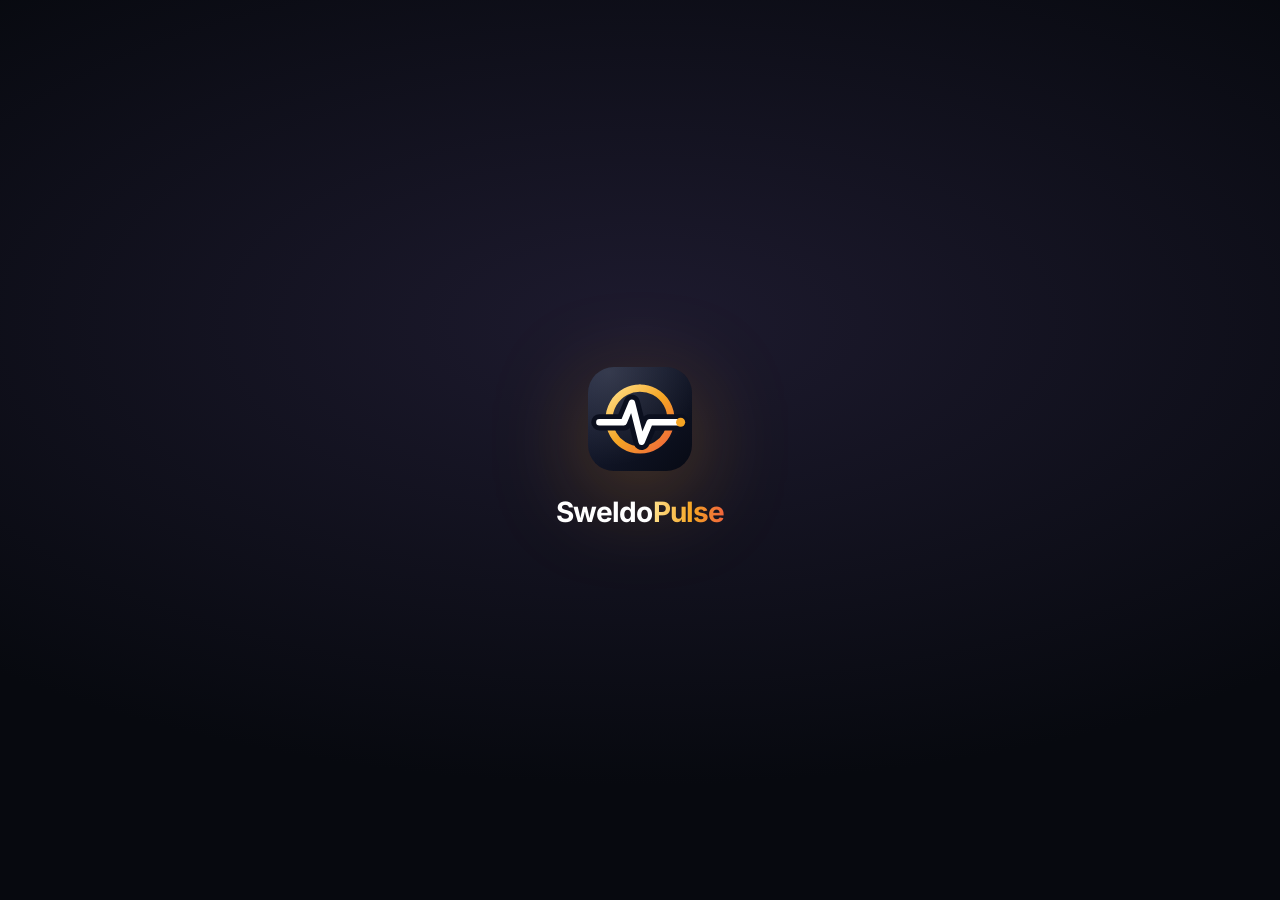
==== commit 1ccd238e: "v2.6.0: pre-holiday 1.30x auto-detect, importer holiday fix, overlap conflict sheet, swipeable side-" ====
--- a/index.html
+++ b/index.html
@@ -303,7 +303,6 @@
 .theme-sw.on{box-shadow:0 0 0 3px var(--card),0 0 0 5px currentColor}
 #payslip-modal{position:fixed;inset:0;z-index:150;display:none;flex-direction:column;align-items:center;justify-content:center;gap:14px;padding:16px;background:rgba(6,9,20,.9)}
 #payslip-modal.on{display:flex}
-#print-area{display:none}
 #tour{position:fixed;inset:0;z-index:120;display:none;touch-action:none}
 #tour.on{display:block}
 #tour-spot{position:fixed;border-radius:18px;pointer-events:none;box-shadow:0 0 0 2px rgba(129,140,248,.95),0 0 0 9999px rgba(6,9,20,.78);transition:opacity .16s ease}
@@ -494,10 +493,42 @@
 .io-note-in{width:100%;margin-top:4px;height:28px;padding:0 8px;border-radius:8px;background:var(--card);border:1px solid var(--line);font-size:11.5px;font-weight:500;color:var(--t1)}
 .io-note-in:focus{border-color:var(--accent)}
 
+/* ---------- v2.5 (Phase 2): Cutoff lock banner, importer v2 break pills, encrypted backups ---------- */
+.ps-lock-bar{display:flex;align-items:center;justify-content:space-between;gap:8px;padding:8px 11px;border-radius:12px;background:var(--subtle);border:1px solid var(--line);font-size:11.5px;font-weight:600;color:var(--t2);margin-bottom:10px}
+.ps-lock-bar.on{background:var(--ok-soft);border-color:transparent;color:var(--ok)}
+.ps-lock-btn{display:inline-flex;align-items:center;gap:4px;height:26px;padding:0 10px;border-radius:99px;font-size:11px;font-weight:700;background:var(--subtle);color:var(--t2);border:1px solid var(--line);white-space:nowrap}
+.ps-lock-btn.on{background:var(--ok-soft);color:var(--ok);border-color:transparent}
+.io-brk-btn{height:24px;padding:0 8px;border-radius:8px;background:var(--card);border:1px solid var(--line);font-size:10.5px;font-weight:700;color:var(--t2);white-space:nowrap;flex:none}
+.io-brk-btn.on{background:var(--accent-soft);border-color:var(--accent-soft-border);color:var(--accent-text)}
+.io-warn-bar{padding:8px 11px;border-radius:12px;background:var(--warn-soft);color:var(--warn);font-size:11.5px;font-weight:600;margin-top:8px;line-height:1.4}
+.enc-box{padding:11px 12px;border-radius:14px;background:var(--subtle);border:1px solid var(--line);margin-bottom:10px;display:flex;flex-direction:column;gap:8px}
+
+/* ---------- v2.6: Swipeable net-pay carousel, side-gigs card, holiday fix bar, conflict & screen-lock sheets ---------- */
+.wallet-wrap{display:flex;flex-direction:column;gap:8px}
+.wallet-carousel{display:flex;gap:10px;overflow-x:auto;scroll-snap-type:x mandatory;scrollbar-width:none;-webkit-overflow-scrolling:touch;margin:0 -2px;padding:2px}
+.wallet-carousel::-webkit-scrollbar{display:none}
+.wallet-slide{flex:0 0 100%;width:100%;scroll-snap-align:center;scroll-snap-stop:always;display:flex;flex-direction:column;justify-content:space-between}
+.wallet.gig-wallet{background:#059669;background:linear-gradient(145deg,#34D399 0%,#059669 38%,#064E3B 100%);box-shadow:0 16px 32px -16px rgba(5,150,105,.38),inset 0 1px 0 rgba(255,255,255,.22)}
+.wallet-dots{display:flex;align-items:center;justify-content:center;gap:6px}
+.w-dot{height:24px;padding:0 11px;border-radius:99px;font-size:11px;font-weight:700;color:var(--t3);background:var(--card);border:1px solid var(--line);display:inline-flex;align-items:center;gap:5px;transition:background-color .18s var(--ease),color .18s var(--ease),border-color .18s var(--ease)}
+.w-dot.on{background:var(--accent-soft);border-color:var(--accent-soft-border);color:var(--accent-text)}
+.w-dot.gig.on{background:var(--ok-soft);border-color:rgba(16,185,129,.35);color:var(--ok)}
+.w-gig-add{height:26px;padding:0 10px;border-radius:99px;background:rgba(255,255,255,.2);color:#fff;font-size:11px;font-weight:700;display:inline-flex;align-items:center;gap:4px;white-space:nowrap}
+.w-gig-add:active{transform:scale(.93)}
+.wg-bar{display:flex;gap:3px;height:6px;border-radius:99px;overflow:hidden;background:rgba(255,255,255,.18);margin-top:12px}
+.wg-bar i{display:block;height:100%;background:#A7F3D0;border-radius:99px;transition:width .5s var(--ease)}
+.wg-bar i.pend{background:rgba(253,230,138,.85)}
+.hol-fix-bar{display:flex;align-items:center;justify-content:space-between;gap:10px;padding:10px 12px;border-radius:16px;background:var(--ok-soft);border:1px solid rgba(16,185,129,.28);color:var(--ok)}
+.hol-fix-bar .hf-t{font-size:12.5px;font-weight:700;line-height:1.25}
+.hol-fix-bar .hf-s{font-size:11px;opacity:.88;margin-top:2px}
+.conflict-list{display:flex;flex-direction:column;gap:8px;margin:12px 0}
+.conflict-item{display:flex;align-items:center;justify-content:space-between;gap:10px;padding:10px 12px;border-radius:14px;background:var(--subtle);border:1px solid var(--line)}
+.sl-fp-box{display:flex;flex-direction:column;align-items:center;gap:8px;padding:18px 12px;border-radius:18px;background:var(--subtle);border:1px solid var(--line);text-align:center}
+.sl-fp-ic{width:54px;height:54px;border-radius:99px;background:var(--accent-soft);color:var(--accent-text);display:flex;align-items:center;justify-content:center}
+
 @media (min-width:600px){#app,.nav,.sheet{max-width:560px}main{--pad:22px}}
-@media (max-width:359px){main{padding-left:12px;padding-right:12px}.card{padding:14px}.hero{padding:16px}.btn{padding:0 12px}.pin-pad{grid-template-columns:repeat(3,64px)}.pin-key{width:64px;height:64px}}
+@media (max-width:359px){main{padding-left:12px;padding-right:12px}.card{padding:14px}.btn{padding:0 12px}.pin-pad{grid-template-columns:repeat(3,64px)}.pin-key{width:64px;height:64px}}
 @media (prefers-reduced-motion:reduce){.wallet::before,.wallet::after{animation:none}.spark{transition:none}*,*::before,*::after{animation-duration:.01ms!important;transition-duration:.01ms!important}}
-@media print{body>*:not(#print-area){display:none!important}#print-area{display:block!important;padding:32px;color:#000}}
 </style>
 </head>
 <body>
@@ -602,19 +633,44 @@
         <button type="button" class="btn primary sm press" id="uhb-btn" onclick="handleHomeUpdateBtn()">Install</button>
       </div>
 
-      <div class="wallet press" id="hero" onclick="go('deductions')">
-        <div class="w-top">
-          <div class="w-lbl"><span class="w-live" id="w-live"></span><span id="w-label">2nd cutoff</span></div>
-          <div class="row" style="gap:6px"><button type="button" class="w-scope press hidden" id="w-scope-btn" onclick="event.stopPropagation();toggleIncomeScope()">Payroll</button><button type="button" class="w-eye" id="eye-btn" onclick="event.stopPropagation();toggleHide()" aria-label="Show or hide amounts"><svg class="ic" id="eye-ic"><use href="#i-eye"/></svg></button></div>
+      <div class="wallet-wrap">
+        <div class="wallet-carousel" id="wallet-carousel" onscroll="onWalletScroll()">
+          <div class="wallet wallet-slide press" id="hero" onclick="go('deductions')">
+            <div class="w-top">
+              <div class="w-lbl"><span class="w-live" id="w-live"></span><span id="w-label">2nd cutoff</span></div>
+              <div class="row" style="gap:6px"><button type="button" class="w-eye" id="eye-btn" onclick="event.stopPropagation();toggleHide()" aria-label="Show or hide amounts"><svg class="ic" id="eye-ic"><use href="#i-eye"/></svg></button></div>
+            </div>
+            <div class="w-main">
+              <div style="min-width:0"><div class="w-amt" id="hero-amt"><span class="cur">₱</span><span class="int" id="amt-int">0</span><span class="dec" id="amt-dec">.00</span></div>
+              <div class="w-sub" id="w-sub"></div></div>
+              <div class="ring" id="ring" title="Cutoff progress"><svg viewBox="0 0 40 40"><circle class="tr" cx="20" cy="20" r="16"/><circle class="pg" id="ring-pg" cx="20" cy="20" r="16"/></svg><div class="tx"><b id="ring-n">0</b><small id="ring-u">days</small></div></div>
+            </div>
+            <svg class="spark" id="spark" viewBox="0 0 300 40" aria-hidden="true"></svg>
+            <div class="w-goal hidden" id="w-goal" onclick="event.stopPropagation();openGoalSettings()" title="Tap to edit pay goal"><span id="g-txt"></span><span class="gb"><i id="g-fill"></i></span></div>
+            <div class="w-strip"><div><span>Gross</span><b class="num" id="ws-g">₱0.00</b></div><div><span>Deductions</span><b class="num" id="ws-d">₱0.00</b></div><div><span>Hours</span><b class="num" id="ws-h">0h</b></div></div>
+          </div>
+
+          <div class="wallet wallet-slide gig-wallet press" id="hero-gig" onclick="openGigsFromCard()">
+            <div class="w-top">
+              <div class="w-lbl"><svg class="ic xs"><use href="#i-brief"/></svg><span id="wg-label">Side gigs</span></div>
+              <div class="row" style="gap:6px"><button type="button" class="w-gig-add" onclick="event.stopPropagation();openGig()">+ Add gig</button><button type="button" class="w-eye" id="eye-btn-gig" onclick="event.stopPropagation();toggleHide()" aria-label="Show or hide amounts"><svg class="ic" id="eye-ic-gig"><use href="#i-eye"/></svg></button></div>
+            </div>
+            <div class="w-main">
+              <div style="min-width:0"><div class="w-amt" id="hero-gig-amt"><span class="cur">₱</span><span class="int" id="gamt-int">0</span><span class="dec" id="gamt-dec">.00</span></div>
+              <div class="w-sub" id="wg-sub">Paid side gigs this cutoff</div></div>
+              <div class="ring" title="Side gigs count"><svg viewBox="0 0 40 40"><circle class="tr" cx="20" cy="20" r="16"/><circle class="pg" id="gig-ring-pg" cx="20" cy="20" r="16"/></svg><div class="tx"><b id="gig-ring-n">0</b><small id="gig-ring-u">gigs</small></div></div>
+            </div>
+            <div style="margin-top:8px">
+              <div class="wg-bar"><i id="wg-bar-paid" style="width:0%"></i><i class="pend" id="wg-bar-pend" style="width:0%"></i></div>
+              <p class="w-sub num" id="wg-total-line" style="margin-top:6px">Combined total for budget: ₱0.00</p>
+            </div>
+            <div class="w-strip"><div><span>Paid</span><b class="num" id="wgs-paid">₱0.00</b></div><div><span>Pending</span><b class="num" id="wgs-pend">₱0.00</b></div><div><span>All gigs</span><b class="num" id="wgs-tot">₱0.00</b></div></div>
+          </div>
         </div>
-        <div class="w-main">
-          <div style="min-width:0"><div class="w-amt" id="hero-amt"><span class="cur">₱</span><span class="int" id="amt-int">0</span><span class="dec" id="amt-dec">.00</span></div>
-          <div class="w-sub" id="w-sub"></div></div>
-          <div class="ring" id="ring" title="Cutoff progress"><svg viewBox="0 0 40 40"><circle class="tr" cx="20" cy="20" r="16"/><circle class="pg" id="ring-pg" cx="20" cy="20" r="16"/></svg><div class="tx"><b id="ring-n">0</b><small id="ring-u">days</small></div></div>
+        <div class="wallet-dots" id="wallet-dots">
+          <button type="button" class="w-dot on press" data-wi="0" onclick="slideWallet(0)">Payroll</button>
+          <button type="button" class="w-dot gig press" data-wi="1" onclick="slideWallet(1)">Side gigs <span class="num" id="wd-gig-cnt"></span></button>
         </div>
-        <svg class="spark" id="spark" viewBox="0 0 300 40" aria-hidden="true"></svg>
-        <div class="w-goal hidden" id="w-goal" onclick="event.stopPropagation();openGoalSettings()" title="Tap to edit pay goal"><span id="g-txt"></span><span class="gb"><i id="g-fill"></i></span></div>
-        <div class="w-strip"><div><span>Gross</span><b class="num" id="ws-g">₱0.00</b></div><div><span>Deductions</span><b class="num" id="ws-d">₱0.00</b></div><div><span>Hours</span><b class="num" id="ws-h">0h</b></div></div>
       </div>
 
       <div class="qa">
@@ -634,7 +690,7 @@
       </div>
 
       <button type="button" class="card bcard press" onclick="go('budget')" aria-label="Open budget plan">
-        <div class="row between"><div class="row" style="gap:8px"><span class="bc-ic"><svg class="ic"><use href="#i-pie"/></svg></span><span class="card-t">Budget plan</span></div><span class="chip ok num" id="bc-save">Save ₱0.00</span></div>
+        <div class="row between"><div class="row" style="gap:8px"><span class="bc-ic"><svg class="ic"><use href="#i-pie"/></svg></span><div><span class="card-t">Budget plan</span><p class="card-s num hidden" id="bc-tot-line" style="margin-top:0"></p></div></div><span class="chip ok num" id="bc-save">Save ₱0.00</span></div>
         <div class="stackbar" style="margin-top:12px"><i class="c-needs" id="bc-bn"></i><i class="c-wants" id="bc-bw"></i><i class="c-save" id="bc-bs"></i></div>
         <div class="bc-cols">
           <div><span class="bc-l"><i class="c-needs"></i>Needs <em id="bc-pn">70%</em></span><b class="num" id="bc-an">₱0.00</b></div>
@@ -656,6 +712,12 @@
     <!-- ================= BUDGET ================= -->
     <section id="view-budget" class="view">
       <div class="row between"><button type="button" class="btn ghost sm press" onclick="go('home')"><svg class="ic sm"><use href="#i-back"/></svg>Home</button><span class="chip num" id="bud-net">Net: ₱0.00</span></div>
+      <div class="switcher" data-switcher>
+        <button type="button" class="icon-btn press" onclick="stepPeriod(-1)" aria-label="Previous cutoff"><svg class="ic"><use href="#i-l"/></svg></button>
+        <div class="mid"><span data-period-label>—</span><svg class="ic sm muted"><use href="#i-d"/></svg><select data-period-select onchange="selectPeriod(this.value)" aria-label="Choose cutoff"></select></div>
+        <button type="button" class="cur-pill press hidden" data-jump-cur onclick="jumpCurrent()">Current</button>
+        <button type="button" class="icon-btn press" onclick="stepPeriod(1)" aria-label="Next cutoff"><svg class="ic"><use href="#i-r"/></svg></button>
+      </div>
       <div class="bud-snap">
         <button type="button" class="bs-tile press" onclick="setBudTab('overview')"><span>Remaining cash</span><b class="num" id="bs-rem">₱0.00</b><small id="bs-rem-sub">After spend</small></button>
         <button type="button" class="bs-tile press" onclick="setBudTab('expenses')"><span>Cutoff spend</span><b class="num neg" id="bs-spent">₱0.00</b><small id="bs-spent-sub">0 items</small></button>
@@ -797,6 +859,7 @@
       <div class="filters" id="shift-filters"></div>
       <div class="card hidden" id="shift-cal" style="padding:12px"></div>
       <div class="cal-bar hidden" id="cal-day-bar"><span id="cal-day-txt"></span><button type="button" class="link" style="padding:2px 4px" onclick="pickCalDay('')">Show all</button></div>
+      <div class="hol-fix-bar hidden" id="hol-fix-shifts"><div class="grow" style="min-width:0"><p class="hf-t" id="hf-s-t">Holiday rates detected</p><p class="hf-s" id="hf-s-s">Update logged shifts on holidays / pre-holidays</p></div><button type="button" class="btn primary sm press" style="min-height:32px;padding:0 12px" onclick="fixCutoffHolidays()">Fix rates</button></div>
       <div class="sumline"><span id="shift-sum"></span><button type="button" class="link" id="sort-btn" onclick="toggleSort()" style="display:flex;align-items:center;gap:5px"><svg class="ic xs"><use href="#i-sort"/></svg><span>Newest</span></button></div>
       <div class="list" id="shift-list"></div>
     </section>
@@ -810,8 +873,10 @@
         <button type="button" class="icon-btn press" onclick="stepPeriod(1)" aria-label="Next cutoff"><svg class="ic"><use href="#i-r"/></svg></button>
       </div>
 
+      <div class="hol-fix-bar hidden" id="hol-fix-payslip"><div class="grow" style="min-width:0"><p class="hf-t" id="hf-p-t">Holiday rates detected</p><p class="hf-s" id="hf-p-s">Update logged shifts on holidays / pre-holidays</p></div><button type="button" class="btn primary sm press" style="min-height:32px;padding:0 12px" onclick="fixCutoffHolidays()">Fix rates</button></div>
       <div class="card">
-        <div class="card-h" style="margin-bottom:6px"><div><p class="card-t">Payslip</p><p class="card-s num" id="ps-hours">0.0h regular · 0.0h night · 0.0h overtime</p></div><span class="chip" id="ps-badge">2nd cutoff</span></div>
+        <div class="card-h" style="margin-bottom:8px"><div><p class="card-t">Payslip</p><p class="card-s num" id="ps-hours">0.0h regular · 0.0h night · 0.0h overtime</p></div><div class="row" style="gap:6px"><button type="button" class="ps-lock-btn press hidden" id="ps-lock-btn" onclick="toggleCutoffLock()"><svg class="ic xs"><use href="#i-lock"/></svg><span id="ps-lock-txt">Lock</span></button><span class="chip" id="ps-badge">2nd cutoff</span></div></div>
+        <div class="ps-lock-bar on hidden" id="ps-lock-bar"><span id="ps-lock-msg">Snapshot frozen — rate &amp; rule changes won't alter this cutoff</span><button type="button" class="link" style="padding:2px 4px;color:inherit" onclick="unlockCutoffSnapshot(selKey)">Unlock</button></div>
         <p class="ps-group">Earnings</p>
         <div class="ps-row"><span class="k">Basic regular pay</span><span class="v" id="ps-basic">₱0.00</span></div>
         <div class="ps-row"><span class="k">Night differential</span><span class="v pos-nd" id="ps-nd">₱0.00</span></div>
@@ -840,8 +905,8 @@
         <div id="recon-msg" class="recon-msg hidden"></div>
       </div>
 
-      <div class="card">
-        <div class="card-h" style="margin-bottom:12px"><div><p class="card-t">Adjustments &amp; deductions</p><p class="card-s">Saved for this cutoff — past cutoffs stay locked</p></div></div>
+      <div class="card" id="ded-adj-card">
+        <div class="card-h" style="margin-bottom:12px"><div><p class="card-t">Adjustments &amp; deductions</p><p class="card-s" id="ded-adj-sub">Saved for this cutoff — past cutoffs stay locked</p></div></div>
         <div class="seg" id="ded-mode"><button type="button" data-m="auto" onclick="setDedMode(true)">Auto-estimate</button><button type="button" data-m="manual" onclick="setDedMode(false)">Manual</button></div>
         <div id="ded-auto" class="stack" style="margin-top:14px">
           <div><label class="lbl" for="stat-mode">When to deduct SSS &amp; PhilHealth</label>
@@ -923,6 +988,8 @@
           <div class="row" style="gap:8px"><button type="button" class="btn soft sm press" id="lock-main-btn" onclick="lockSetupFlow()">Set PIN</button><button type="button" class="btn ghost sm press hidden" id="lock-remove-btn" onclick="lockRemoveFlow()">Remove</button></div></div>
         <div class="setting hidden" id="lock-fp-row"><div><p class="k">Fingerprint</p><p class="d" id="lock-fp-status">Off</p></div><button type="button" class="btn soft sm press" id="lock-fp-btn" onclick="toggleFingerprint()">Enable</button></div>
         <div class="setting hidden" id="lock-auto-row"><p class="k">Auto-lock after</p><select id="lock-auto" class="field" style="width:140px" onchange="lockSetAuto(this.value)"><option value="0">Immediately</option><option value="30">30 seconds</option><option value="60">1 minute</option><option value="300">5 minutes</option></select></div>
+        <div class="setting hidden" id="lock-widget-row"><div><p class="k">Mask home widgets</p><p class="d">Hide amounts &amp; dues on widgets while PIN is on</p></div><span class="switch"><input type="checkbox" id="lock-widget-mask" onchange="toggleWidgetLockMask()"><i></i></span></div>
+        <div class="setting hidden" id="lock-ss-row"><div><p class="k">Allow screenshots</p><p class="d" id="lock-ss-sub">Blocked while PIN lock is on · screen lock required</p></div><span class="switch"><input type="checkbox" id="lock-ss-toggle" onclick="return onScreenshotToggleClick(event)"><i></i></span></div>
       </div>
 
       <div class="card">
@@ -939,7 +1006,7 @@
 
       <p class="sec-lbl">App &amp; Updates</p>
       <div class="card">
-        <div class="row between"><div class="row"><div class="hdr-logo" style="width:34px;height:34px"><svg viewBox="0 0 64 64" role="img" aria-label="SweldoPulse" style="width:100%;height:100%;display:block"><rect width="64" height="64" rx="16" fill="url(#spTile)"/><rect width="64" height="64" rx="16" fill="url(#spGloss)"/><path pathLength="1" d="M32 13A19 19 0 1 1 31.99 13" fill="none" stroke="url(#spGold)" stroke-width="4.4" stroke-linecap="round"/><path pathLength="1" d="M7 34H22L27 22L33 46L38 34H57" fill="none" stroke="#0B0F1E" stroke-width="10" stroke-linecap="round" stroke-linejoin="round"/><path pathLength="1" d="M7 34H22L27 22L33 46L38 34H57" fill="none" stroke="#fff" stroke-width="4" stroke-linecap="round" stroke-linejoin="round"/><circle cx="57" cy="34" r="2.8" fill="#F5A524"/></svg></div><div><p class="card-t">SweldoPulse</p><p class="card-s num" id="ver-label">Version 2.3.0</p></div></div><span class="chip mute" id="upd-badge">Ready</span></div>
+        <div class="row between"><div class="row"><div class="hdr-logo" style="width:34px;height:34px"><svg viewBox="0 0 64 64" role="img" aria-label="SweldoPulse" style="width:100%;height:100%;display:block"><rect width="64" height="64" rx="16" fill="url(#spTile)"/><rect width="64" height="64" rx="16" fill="url(#spGloss)"/><path pathLength="1" d="M32 13A19 19 0 1 1 31.99 13" fill="none" stroke="url(#spGold)" stroke-width="4.4" stroke-linecap="round"/><path pathLength="1" d="M7 34H22L27 22L33 46L38 34H57" fill="none" stroke="#0B0F1E" stroke-width="10" stroke-linecap="round" stroke-linejoin="round"/><path pathLength="1" d="M7 34H22L27 22L33 46L38 34H57" fill="none" stroke="#fff" stroke-width="4" stroke-linecap="round" stroke-linejoin="round"/><circle cx="57" cy="34" r="2.8" fill="#F5A524"/></svg></div><div><p class="card-t">SweldoPulse</p><p class="card-s num" id="ver-label">Version 2.6.0</p></div></div><span class="chip mute" id="upd-badge">Ready</span></div>
         <div id="upd-box" class="hidden" style="margin-top:12px">
           <div class="row between"><b id="upd-title">Update</b><span class="muted num" id="upd-size" style="font-size:12px"></span></div>
           <p class="note" id="upd-notes" style="margin:4px 0 10px"></p>
@@ -986,7 +1053,7 @@
       </div>
       <div class="grid2">
         <div><div class="row between" style="margin-bottom:6px"><label class="lbl" for="m-date" style="margin:0">Date</label></div><input type="date" id="m-date" class="field" onchange="onDateChange()"></div>
-        <div><label class="lbl" for="m-mult">Day type</label><select id="m-mult" class="field" onchange="updatePreview()"><option value="1.00">Regular day</option><option value="1.30">Special / rest day</option><option value="1.50">Special day on rest day</option><option value="2.00">Regular holiday</option><option value="2.60">Holiday on rest day</option></select></div>
+        <div><label class="lbl" for="m-mult">Day type</label><select id="m-mult" class="field" onchange="updatePreview()"><option value="1.00">Regular day</option><option value="1.30">Special non-working / pre-holiday (1.3×)</option><option value="1.50">Special day on rest day</option><option value="2.00">Regular holiday</option><option value="2.60">Holiday on rest day</option></select></div>
       </div>
       <div class="grid2">
         <div><label class="lbl">Unpaid break</label><div class="seg" id="m-break"><button type="button" data-b="0" onclick="setBreak(0)">None</button><button type="button" data-b="30" onclick="setBreak(30)">30m</button><button type="button" data-b="60" onclick="setBreak(60)">1h</button></div></div>
@@ -1003,6 +1070,10 @@
       <div class="grid2">
         <div><label class="lbl" for="g-amt">Amount earned</label><label class="money-field"><span>₱</span><input id="g-amt" type="number" inputmode="decimal" min="0" step="any" placeholder="0.00"></label></div>
         <div><label class="lbl" for="g-date">Date</label><input type="date" id="g-date" class="field"></div>
+      </div>
+      <div class="grid2">
+        <div><label class="lbl" for="g-start">Start time (optional)</label><select id="g-start" class="field"></select></div>
+        <div><label class="lbl" for="g-end">End time (optional)</label><select id="g-end" class="field"></select></div>
       </div>
       <div><label class="lbl" for="g-stream">Income stream</label><input id="g-stream" class="field" style="font-weight:500" placeholder="e.g. Catering, Freelance, Sound System" autocomplete="off" oninput="syncGigChips()"><div class="st-chips" id="g-streams"></div></div>
       <div><label class="lbl" for="g-title">Event / description (optional)</label><input id="g-title" class="field" style="font-weight:500" placeholder="e.g. Weekend event, Website fix" autocomplete="off"></div>
@@ -1132,8 +1203,30 @@
         <div><label class="lbl" for="db-paid">Terms paid</label><input id="db-paid" class="field num" type="number" inputmode="numeric" min="0" value="0"></div>
         <div><label class="lbl" for="db-total">Total terms (mos)</label><input id="db-total" class="field num" type="number" inputmode="numeric" min="1" value="3"></div>
       </div>
+      <div class="hidden" id="db-paidamt-row">
+        <label class="lbl" for="db-paid-amt">Already paid (partial)</label>
+        <label class="money-field"><span>₱</span><input id="db-paid-amt" type="number" inputmode="decimal" min="0" step="any" placeholder="0.00"></label>
+      </div>
       <div><label class="lbl" for="db-note">Item / note (optional)</label><input id="db-note" class="field" style="font-weight:500" placeholder="e.g. Phone case, Groceries, Cash" autocomplete="off"></div>
+      <div class="setting hidden" id="db-settled-row" style="min-height:40px;border:0;padding:0;margin:0"><div><p class="k" style="font-size:13.5px">Marked as settled</p><p class="d">Turn off to move back to active dues</p></div><span class="switch"><input type="checkbox" id="db-settled"><i></i></span></div>
       <div class="row"><button type="button" class="btn ghost press hidden" id="db-del" onclick="deleteDebtFromSheet()" aria-label="Delete item"><svg class="ic sm"><use href="#i-trash"/></svg></button><button type="button" class="btn primary press grow" id="db-save" onclick="saveDebt()">Save</button></div>
+    </div>
+  </div>
+</div>
+
+<div id="partpay-sheet" class="scrim" onclick="if(event.target===this)closeSheet('partpay-sheet')">
+  <div class="sheet">
+    <div class="grab"></div>
+    <div class="sheet-h"><div><h2 class="sheet-t" id="pp-title">Record payment</h2><p class="card-s num" id="pp-sub">Remaining balance: ₱0.00</p></div><button type="button" class="icon-btn press" onclick="closeSheet('partpay-sheet')" aria-label="Close"><svg class="ic"><use href="#i-x"/></svg></button></div>
+    <div class="stack" style="gap:12px">
+      <div class="presets wrap" id="pp-chips">
+        <button type="button" class="fchip press" onclick="setPartPayFrac(0.25)">25%</button>
+        <button type="button" class="fchip press" onclick="setPartPayFrac(0.5)">50%</button>
+        <button type="button" class="fchip press" onclick="setPartPayFrac(1)">Full balance</button>
+      </div>
+      <div><label class="lbl" for="pp-amt">Payment amount</label><label class="money-field"><span>₱</span><input id="pp-amt" type="number" inputmode="decimal" min="0" step="any" placeholder="0.00" oninput="syncPartPayPreview()"></label></div>
+      <p class="note num" id="pp-after">Balance after payment: ₱0.00</p>
+      <button type="button" class="btn primary block press" id="pp-save-btn" onclick="submitPartPay()">Record payment</button>
     </div>
   </div>
 </div>
@@ -1147,12 +1240,13 @@
       <button type="button" class="fchip press" onclick="fillExample()">Insert sample</button>
       <button type="button" class="fchip press" onclick="clearIoText()">Clear</button>
     </div>
-    <textarea id="io-text" class="field" rows="5" placeholder="Standard template (or paste Messenger text):&#10;Nov 23 | 4:00 PM - 10:00 PM | Lobby&#10;Nov 24 | 6:00 PM - 12:00 AM | Grill&#10;Nov 25 | OFF" style="font-family:ui-monospace,Menlo,monospace;font-size:12px;min-height:112px" oninput="queueIoPreview()"></textarea>
+    <textarea id="io-text" class="field" rows="5" placeholder="Standard template (or paste Messenger text):&#10;Nov 23 | 4:00 PM - 10:00 PM | Lobby&#10;Nov 24 | 8:00 AM - 5:00 PM (1h break) | Grill&#10;Nov 25 | OFF" style="font-family:ui-monospace,Menlo,monospace;font-size:12px;min-height:112px" oninput="queueIoPreview()"></textarea>
     <div id="io-wk-row" class="row between hidden" style="margin-top:10px">
       <span class="card-s" style="margin:0">Weekday schedule applies to:</span>
       <div class="seg" id="io-wk-seg" style="width:186px"><button type="button" data-wk="0" class="on" onclick="setIoWeek(0)">This week</button><button type="button" data-wk="1" onclick="setIoWeek(1)">Next week</button></div>
     </div>
     <div id="io-prev-wrap" class="hidden">
+      <div class="io-warn-bar hidden" id="io-guess-warn">⚠ Some rows had no date — dates were guessed starting today. Add dates above or double-check before importing.</div>
       <div class="row between" style="margin-top:10px"><span class="eyebrow" id="io-prev-count">0 shifts detected</span><span class="chip ok num" id="io-prev-gross">₱0.00</span></div>
       <div class="io-prev" id="io-prev-list"></div>
     </div>
@@ -1163,23 +1257,67 @@
 <div id="backup-sheet" class="scrim" onclick="if(event.target===this)closeSheet('backup-sheet')">
   <div class="sheet"><div class="grab"></div>
     <div class="sheet-h"><div><h2 class="sheet-t" id="bk-title">Back up</h2><p class="card-s" id="bk-sub"></p></div><button type="button" class="icon-btn press" onclick="closeSheet('backup-sheet')" aria-label="Close"><svg class="ic"><use href="#i-x"/></svg></button></div>
+    <div id="bk-enc-wrap" class="enc-box hidden">
+      <div class="setting" style="min-height:34px;border:0;padding:0;margin:0"><div><p class="k" style="font-size:13px">Encrypt backup (.spbackup)</p><p class="d">AES-256-GCM passphrase protection</p></div><span class="switch"><input type="checkbox" id="bk-enc-on" onchange="toggleBkEncrypt()"><i></i></span></div>
+      <div id="bk-enc-fields" class="stack hidden" style="gap:8px">
+        <input id="bk-pass" type="password" class="field" placeholder="Enter passphrase (min 4 chars)" autocomplete="new-password">
+        <input id="bk-pass2" type="password" class="field" placeholder="Confirm passphrase" autocomplete="new-password">
+      </div>
+    </div>
+    <div id="bk-dec-box" class="enc-box hidden">
+      <p class="k" style="font-size:13px;color:var(--accent-text)">Encrypted .spbackup detected</p>
+      <p class="card-s" style="margin:0">Enter the passphrase used when creating this backup.</p>
+      <input id="bk-dec-pass" type="password" class="field" placeholder="Backup passphrase" autocomplete="off">
+      <button type="button" class="btn primary sm press" onclick="decryptAndRestore()">Decrypt &amp; restore</button>
+    </div>
     <textarea id="bk-text" class="field" style="font-family:ui-monospace,Menlo,monospace;font-size:11px;min-height:130px"></textarea>
     <div id="bk-export" class="grid2" style="margin-top:12px"><button type="button" class="btn ghost press" onclick="copyBackup()"><svg class="ic sm"><use href="#i-copy"/></svg>Copy</button><button type="button" class="btn primary press" onclick="saveBackupFile()"><svg class="ic sm"><use href="#i-down"/></svg>Save / share file</button></div>
-    <div id="bk-restore" class="grid2 hidden" style="margin-top:12px"><button type="button" class="btn ghost press" onclick="document.getElementById('bk-file').click()"><svg class="ic sm"><use href="#i-up"/></svg>Choose file</button><button type="button" class="btn primary press" onclick="restoreFromText()">Restore</button><input type="file" id="bk-file" accept="application/json,.json,text/plain" class="hidden" onchange="restoreFromFile(this)"></div>
+    <div id="bk-restore" class="grid2 hidden" style="margin-top:12px"><button type="button" class="btn ghost press" onclick="chooseBackupFile()"><svg class="ic sm"><use href="#i-up"/></svg>Choose file</button><button type="button" class="btn primary press" onclick="restoreFromText()">Restore</button><input type="file" id="bk-file" accept=".json,.spbackup,application/json,text/plain" class="hidden" onchange="restoreFromFile(this)"></div>
     <p class="note" id="bk-note" style="margin-top:12px"></p>
   </div>
 </div>
 
 <div id="whatsnew-sheet" class="scrim" onclick="if(event.target===this)closeSheet('whatsnew-sheet')">
   <div class="sheet"><div class="grab"></div>
-    <div class="sheet-h"><div><h2 class="sheet-t">What's new in <span id="wn-ver">2.3</span></h2><p class="card-s">Exact PH crew deductions, smarter import &amp; rock-solid fixes</p></div><button type="button" class="icon-btn press" onclick="closeSheet('whatsnew-sheet')" aria-label="Close"><svg class="ic"><use href="#i-x"/></svg></button></div>
+    <div class="sheet-h"><div><h2 class="sheet-t">What's new in <span id="wn-ver">2.6</span></h2><p class="card-s">Pre-holiday 1.3×, overlap guard &amp; swipeable gigs card</p></div><button type="button" class="icon-btn press" onclick="closeSheet('whatsnew-sheet')" aria-label="Close"><svg class="ic"><use href="#i-x"/></svg></button></div>
     <div class="stack" style="gap:11px;font-size:13.5px">
-      <div class="row" style="align-items:flex-start"><span class="chip" style="flex:none">Payslip</span><span class="sub">Exact PH crew deductions: 1st-cutoff SSS &amp; PhilHealth, 2% Basic Pay Pag-IBIG, ₱2,000 minimum cutoff threshold (auto-defers on low cutoffs), plus a clear Total Deductions row.</span></div>
-      <div class="row" style="align-items:flex-start"><span class="chip" style="flex:none">Fixed</span><span class="sub">Resolved the imported-shift edit bug (guaranteed unique IDs + auto-repair on boot), custom-minute edit dropdowns, and morning-to-noon (8–12) time parsing.</span></div>
-      <div class="row" style="align-items:flex-start"><span class="chip" style="flex:none">Import</span><span class="sub">Smarter roster importer with a built-in standard template, Copy/Paste buttons, OFF/RD auto-skip, next-week anchoring, and inline editable station tags.</span></div>
-      <div class="row" style="align-items:flex-start"><span class="chip ok" style="flex:none">Check-in</span><span class="sub">Confirmation-based planned shifts (including overnight shifts): tap Worked ✓, Edit, or Remove if you didn't work that shift.</span></div>
+      <div class="row" style="align-items:flex-start"><span class="chip ok" style="flex:none">Holidays</span><span class="sub">Auto-detects the day before any Regular Holiday as 1.30× (Pre-Holiday duty) plus Special Non-Working Holidays (1.30×), fixes importer holiday detection, and adds 1-tap Fix Rates for existing shifts.</span></div>
+      <div class="row" style="align-items:flex-start"><span class="chip" style="flex:none">Conflicts</span><span class="sub">Strictly blocks duplicate or overlapping duty hours (and timed side gigs) with a Conflict Sheet to edit, replace, or delete conflicting entries on that day.</span></div>
+      <div class="row" style="align-items:flex-start"><span class="chip" style="flex:none">Home</span><span class="sub">Swipe left on the Net Pay card to view a dedicated Side Gigs Earnings card — while Budgeting automatically totals Payroll + Side Gigs.</span></div>
+      <div class="row" style="align-items:flex-start"><span class="chip" style="flex:none">Security</span><span class="sub">New Allow Screenshots toggle under Security (visible while PIN lock is on) protected by screen lock verification (fingerprint, device screen lock, or app PIN).</span></div>
     </div>
     <button type="button" class="btn primary block press" style="margin-top:16px" onclick="closeSheet('whatsnew-sheet')">Got it</button>
+  </div>
+</div>
+
+<div id="conflict-sheet" class="scrim top" onclick="if(event.target===this)closeConflictSheet()">
+  <div class="sheet">
+    <div class="row" style="align-items:flex-start;gap:12px">
+      <div class="confirm-ic" id="cfl-ic"><svg class="ic"><use href="#i-alert"/></svg></div>
+      <div class="grow"><h3 style="font-size:17px;font-weight:700;letter-spacing:-.01em" id="cfl-title">Schedule overlap</h3><p class="sub" style="font-size:13px;margin-top:4px;line-height:1.45" id="cfl-body"></p></div>
+    </div>
+    <div class="conflict-list" id="cfl-list"></div>
+    <div class="stack" style="gap:8px;margin-top:12px">
+      <button type="button" class="btn danger block press" id="cfl-replace-btn" onclick="conflictReplace()">Delete conflicting &amp; save new</button>
+      <button type="button" class="btn soft block press hidden" id="cfl-keep-btn" onclick="conflictKeepBoth()">Keep both (times don't overlap)</button>
+      <button type="button" class="btn ghost block press" onclick="closeConflictSheet()">Cancel &amp; edit time</button>
+    </div>
+  </div>
+</div>
+
+<div id="screenlock-sheet" class="scrim top" onclick="if(event.target===this)cancelScreenLockAuth()">
+  <div class="sheet">
+    <div class="sheet-h" style="margin-bottom:10px"><div><h3 class="sheet-t" id="sl-title">Verify screen lock</h3><p class="card-s" id="sl-desc">Confirm to change screenshot protection</p></div><button type="button" class="icon-btn press" onclick="cancelScreenLockAuth()" aria-label="Close"><svg class="ic"><use href="#i-x"/></svg></button></div>
+    <div class="sl-fp-box hidden" id="sl-fp-box">
+      <div class="sl-fp-ic"><svg viewBox="0 0 24 24" width="28" height="28" fill="none" stroke="currentColor" stroke-width="1.9" stroke-linecap="round"><path d="M12 11v3a5 5 0 0 1-1 3"/><path d="M8 12a4 4 0 0 1 8 0v2a8 8 0 0 1-1.5 4.5"/><path d="M5 12a7 7 0 0 1 14 0v1"/><path d="M5 15c0 2 .5 3.5 1.5 5"/></svg></div>
+      <p style="font-size:13.5px;font-weight:700" id="sl-fp-msg">Touch the fingerprint sensor</p>
+      <p class="card-s" style="margin:0">Or choose another screen lock option below</p>
+    </div>
+    <div class="stack" style="gap:8px;margin-top:12px">
+      <button type="button" class="btn primary block press hidden" id="sl-dev-btn" onclick="triggerDeviceScreenLock()">Use device screen lock</button>
+      <button type="button" class="btn soft block press" id="sl-pin-btn" onclick="triggerAppPinForAuth()">Use app PIN</button>
+      <button type="button" class="btn ghost block press" onclick="cancelScreenLockAuth()">Cancel</button>
+    </div>
   </div>
 </div>
 
@@ -1208,7 +1346,7 @@
 </div>
 
 <script>
-const APP_VERSION = '2.3.0';
+const APP_VERSION = '2.6.0';
 const DEFAULT_REPO = 'Kakashimoto14/SuweldoPulse';
 const SHIFTS_KEY = 'sweldo_pulse_shifts_v2', SETTINGS_KEY = 'sweldo_pulse_settings_v2', GIGS_KEY = 'sweldo_pulse_gigs_v1', EXP_KEY = 'sweldo_pulse_expenses_v1', DEBTS_KEY = 'sweldo_pulse_debts_v1', LOCK_KEY = 'sweldo_pulse_lock_v1', BK_KEY = 'sweldo_pulse_last_backup', TOUR_KEY = 'sweldo_pulse_tour_done_v1';
 const $ = id => document.getElementById(id), $$ = (s, r = document) => [...r.querySelectorAll(s)];
@@ -1248,7 +1386,7 @@
   last: { start: '16:00', end: '22:00', brk: 0 },
   cutoffData: {}, customPresets: [], vaults: [], bills: [], incomeScope: 'all',
   autoDownloadUpd: true, updWifiOnly: true, autoBackup: true, lastAutoBk: 0,
-  dueNotifEnabled: true, dueNotifTime: '09:00', planNudgeEnabled: true
+  dueNotifEnabled: true, dueNotifTime: '09:00', planNudgeEnabled: true, maskWidgetWhenLocked: true, allowScreenshots: false
 };
 let selKey = '', periodKeys = [], curView = 'home';
 const ui = { f: 'all', q: '', sort: 'desc', limit: 60, cal: false, calDay: '', budTab: 'overview', dueF: 'all', insTab: 'overview', insYear: new Date().getFullYear(), insMonth: new Date().getMonth() };
@@ -1312,7 +1450,10 @@
   if (!Array.isArray(arr)) return [];
   const seen = new Set();
   return arr.filter(g => g && /^\d{4}-\d{2}-\d{2}$/.test(g.date) && isFinite(g.amount)).map(g => ({
-    id: uniqueIdOf(g.id, seen), date: g.date, stream: String(g.stream || 'Side Gig').trim() || 'Side Gig',
+    id: uniqueIdOf(g.id, seen), date: g.date,
+    startTime: /^\d{2}:\d{2}$/.test(g.startTime || '') ? g.startTime : '',
+    endTime: /^\d{2}:\d{2}$/.test(g.endTime || '') ? g.endTime : '',
+    stream: String(g.stream || 'Side Gig').trim() || 'Side Gig',
     title: String(g.title || '').trim(), amount: r2(Math.max(0, +g.amount || 0)), status: g.status === 'pending' ? 'pending' : 'paid'
   }));
 }
@@ -1334,17 +1475,26 @@
 function normalizeDebts(arr) {
   if (!Array.isArray(arr)) return [];
   const seen = new Set();
-  return arr.filter(d => d && d.name && isFinite(d.amount)).map(d => ({
-    id: uniqueIdOf(d.id, seen),
-    kind: (d.kind === 'owe' || d.kind === 'owed') ? d.kind : 'paylater',
-    name: String(d.name).trim(),
-    amount: r2(Math.max(0, +d.amount || 0)),
-    dueDate: /^\d{4}-\d{2}-\d{2}$/.test(d.dueDate || '') ? d.dueDate : '',
-    paidTerms: Math.max(0, parseInt(d.paidTerms, 10) || 0),
-    totalTerms: Math.max(1, parseInt(d.totalTerms, 10) || 1),
-    note: String(d.note || '').trim(),
-    settled: !!d.settled
-  }));
+  return arr.filter(d => d && d.name && isFinite(d.amount)).map(d => {
+    const amt = r2(Math.max(0, +d.amount || 0));
+    const kind = (d.kind === 'owe' || d.kind === 'owed') ? d.kind : 'paylater';
+    const paidAmt = kind === 'paylater' ? 0 : r2(Math.min(amt, Math.max(0, +d.paidAmount || 0)));
+    const payments = Array.isArray(d.payments) ? d.payments.filter(p => p && isFinite(p.amount) && +p.amount > 0).map(p => ({ date: String(p.date || ''), amount: r2(+p.amount) })) : [];
+    return {
+      id: uniqueIdOf(d.id, seen), kind, name: String(d.name).trim(), amount: amt,
+      dueDate: /^\d{4}-\d{2}-\d{2}$/.test(d.dueDate || '') ? d.dueDate : '',
+      paidTerms: Math.max(0, parseInt(d.paidTerms, 10) || 0),
+      totalTerms: Math.max(1, parseInt(d.totalTerms, 10) || 1),
+      paidAmount: paidAmt, payments,
+      note: String(d.note || '').trim(),
+      settled: !!d.settled
+    };
+  });
+}
+function debtRemaining(d) {
+  if (!d || d.settled) return 0;
+  if (d.kind === 'paylater') return r2(d.amount * Math.max(1, d.totalTerms - d.paidTerms));
+  return r2(Math.max(0, d.amount - (+d.paidAmount || 0)));
 }
 const persistExpenses = () => { dv++; try { localStorage.setItem(EXP_KEY, JSON.stringify(expenses)); } catch (e) {} scheduleAutoBackup(); };
 const persistDebts = () => { dv++; try { localStorage.setItem(DEBTS_KEY, JSON.stringify(debts)); } catch (e) {} scheduleAutoBackup(); syncDueAndPlanAlarms(); };
@@ -1462,15 +1612,73 @@
 const HOL_FIXED = { '01-01': ["New Year's Day", 2], '04-09': ['Araw ng Kagitingan', 2], '05-01': ['Labor Day', 2], '06-12': ['Independence Day', 2], '11-30': ['Bonifacio Day', 2], '12-25': ['Christmas Day', 2], '12-30': ['Rizal Day', 2],
   '08-21': ['Ninoy Aquino Day', 1.3], '11-01': ["All Saints' Day", 1.3], '12-08': ['Immaculate Conception', 1.3], '12-31': ['Last Day of the Year', 1.3] };
 const HOL_YEAR = {
-  2026: { '02-17': ['Chinese New Year', 1.3], '03-20': ["Eid'l Fitr", 2], '04-02': ['Maundy Thursday', 2], '04-03': ['Good Friday', 2], '04-04': ['Black Saturday', 1.3], '11-02': ["All Souls' Day", 1.3], '12-24': ['Christmas Eve', 1.3] },
-  2027: { '03-25': ['Maundy Thursday', 2], '03-26': ['Good Friday', 2], '03-27': ['Black Saturday', 1.3] }
+  2026: { '02-17': ['Chinese New Year', 1.3], '03-20': ["Eid'l Fitr", 2], '04-02': ['Maundy Thursday', 2], '04-03': ['Good Friday', 2], '04-04': ['Black Saturday', 1.3], '05-27': ["Eid'l Adha", 2], '11-02': ["All Souls' Day", 1.3], '12-24': ['Christmas Eve', 1.3] },
+  2027: { '02-06': ['Chinese New Year', 1.3], '03-10': ["Eid'l Fitr", 2], '03-25': ['Maundy Thursday', 2], '03-26': ['Good Friday', 2], '03-27': ['Black Saturday', 1.3], '05-17': ["Eid'l Adha", 2], '11-02': ["All Souls' Day", 1.3], '12-24': ['Christmas Eve', 1.3] },
+  2028: { '01-26': ['Chinese New Year', 1.3], '02-27': ["Eid'l Fitr", 2], '04-13': ['Maundy Thursday', 2], '04-14': ['Good Friday', 2], '04-15': ['Black Saturday', 1.3], '05-05': ["Eid'l Adha", 2], '11-02': ["All Souls' Day", 1.3], '12-24': ['Christmas Eve', 1.3] }
 };
-function holidayFor(ds) {
+function baseHolidayFor(ds) {
+  if (!ds || !/^\d{4}-\d{2}-\d{2}$/.test(ds)) return null;
   const y = +ds.slice(0, 4), md = ds.slice(5), d = pd(ds);
   const h = (HOL_YEAR[y] && HOL_YEAR[y][md]) || HOL_FIXED[md];
-  if (h) return { name: h[0], mult: h[1] };
-  if (d.getMonth() === 7 && d.getDay() === 1 && d.getDate() + 7 > 31) return { name: 'National Heroes Day', mult: 2 }; // last Monday of August
+  if (h) return { name: h[0], mult: h[1], kind: h[1] >= 2 ? 'regular' : 'special' };
+  if (d.getMonth() === 7 && d.getDay() === 1 && d.getDate() + 7 > 31) return { name: 'National Heroes Day', mult: 2, kind: 'regular' };
   return null;
+}
+function holidayFor(ds) {
+  const cur = baseHolidayFor(ds);
+  if (cur) return cur;
+  // Day before any Regular Holiday (2.0x) is auto-detected as 1.30x (required pre-holiday duty)
+  if (!ds || !/^\d{4}-\d{2}-\d{2}$/.test(ds)) return null;
+  const nextDs = dstr(addDays(pd(ds), 1));
+  const nextHol = baseHolidayFor(nextDs);
+  if (nextHol && nextHol.mult >= 2) {
+    return { name: `Day before ${nextHol.name}`, mult: 1.3, kind: 'preholiday', holidayName: nextHol.name };
+  }
+  return null;
+}
+function holidayBadgeText(h) {
+  if (!h) return '';
+  if (h.kind === 'regular' || h.mult >= 2) return `${h.name} · Regular holiday (2×)`;
+  if (h.kind === 'preholiday') return `${h.name} · Pre-holiday duty (1.3×)`;
+  return `${h.name} · Special non-working holiday (1.3×)`;
+}
+function unappliedHolidayShifts(key) {
+  return shiftsIn(key).filter(s => {
+    if (!isShiftActive(s)) return false;
+    const h = holidayFor(s.date);
+    return !!(h && s.multiplier < h.mult - 0.005);
+  });
+}
+function updateHolidayFixBanners() {
+  const miss = unappliedHolidayShifts(selKey);
+  const show = miss.length > 0;
+  const names = [...new Set(miss.map(s => (holidayFor(s.date) || {}).name).filter(Boolean))].slice(0, 2).join(', ');
+  const t = `${miss.length} shift${miss.length > 1 ? 's' : ''} missing holiday rate`;
+  const sub = `${names}${miss.length > 2 ? ' & more' : ''} — tap to apply 1.3× / 2×`;
+  [['hol-fix-shifts', 'hf-s-t', 'hf-s-s'], ['hol-fix-payslip', 'hf-p-t', 'hf-p-s']].forEach(([barId, tId, sId]) => {
+    const bar = $(barId); if (!bar) return;
+    bar.classList.toggle('hidden', !show);
+    if (show) { setText($(tId), t); setText($(sId), sub); }
+  });
+}
+function fixCutoffHolidays() {
+  const miss = unappliedHolidayShifts(selKey);
+  if (!miss.length) return toast('All holiday shifts are already updated');
+  const prev = miss.map(s => ({ id: s.id, mult: s.multiplier, date: s.date }));
+  const days = new Set();
+  miss.forEach(s => {
+    const h = holidayFor(s.date);
+    if (h) { s.multiplier = h.mult; days.add(s.date); }
+  });
+  days.forEach(ds => { recalcDay(ds); unlockCutoffSnapshot(periodOf(ds).key, true); });
+  persistSettings(); persistShifts(); render();
+  toast(`Updated ${miss.length} holiday shift${miss.length > 1 ? 's' : ''} ✓`, {
+    label: 'Undo',
+    fn: () => {
+      prev.forEach(p => { const s = shifts.find(x => x.id === p.id); if (s) s.multiplier = p.mult; });
+      days.forEach(recalcDay); persistShifts(); render(); toast('Holiday update undone');
+    }
+  });
 }
 
 /* ================= pay engine ================= */
@@ -1514,10 +1722,20 @@
 function estimateStatutory(key, gross, basic) {
   const sch = settings.schedule, perMonth = sch === 'monthly' ? 1 : (sch === 'weekly' ? 52 / 12 : 2);
   const basePay = (basic !== undefined && basic > 0) ? basic : gross;
+  const isFirst = sch === 'semi' && /-1$/.test(key);
+  const isSecond = sch === 'semi' && /-2$/.test(key);
   const ym = dstr(periodFromKey(key).start).slice(0, 7);
-  const monthActual = shifts.filter(s => s.date.startsWith(ym) && isShiftActive(s)).reduce((a, s) => a + s.gross, 0);
-  const monthly = Math.max(monthActual, gross * perMonth);
-  const monthlyBasic = Math.max(basePay * perMonth, shifts.filter(s => s.date.startsWith(ym) && isShiftActive(s)).reduce((a, s) => a + s.reg * s.hourlyRate, 0));
+  // For 1st semi-monthly cutoff, never pull in 2nd-cutoff shifts retroactively
+  let monthly, monthlyBasic;
+  if (isFirst) {
+    monthly = gross * 2;
+    monthlyBasic = basePay * 2;
+  } else {
+    const monthActual = shifts.filter(s => s.date.startsWith(ym) && isShiftActive(s)).reduce((a, s) => a + s.gross, 0);
+    const monthBasicActual = shifts.filter(s => s.date.startsWith(ym) && isShiftActive(s)).reduce((a, s) => a + s.reg * s.hourlyRate, 0);
+    monthly = Math.max(monthActual, gross * perMonth);
+    monthlyBasic = Math.max(monthBasicActual, basePay * perMonth);
+  }
   const msc = Math.min(35000, Math.max(5000, Math.floor((monthly + 250) / 500) * 500));
   const sssM = msc * 0.05;
   const phM = Math.min(100000, Math.max(10000, monthlyBasic)) * 0.025;
@@ -1529,8 +1747,6 @@
 
   const mode = settings.deductMode || 'first';
   const minG = Math.max(0, +(settings.statMinGross ?? 2000) || 0);
-  const isFirst = sch === 'semi' && /-1$/.test(key);
-  const isSecond = sch === 'semi' && /-2$/.test(key);
   let f = 1 / perMonth, skippedLow = false, deferred = false, sssNote = '';
 
   if (sch === 'semi') {
@@ -1541,9 +1757,10 @@
       } else {
         const firstKey = key.replace(/-2$/, '-1');
         const firstGross = shiftsIn(firstKey).filter(isShiftActive).reduce((a, s) => a + s.gross, 0);
-        if (minG > 0 && firstGross > 0 && firstGross < minG) {
-          if (gross >= minG) { f = 1; deferred = true; sssNote = 'deferred from 1st'; }
-          else { f = 0; skippedLow = true; sssNote = `below ${peso(minG)}`; }
+        const firstPaidStat = minG > 0 ? (firstGross >= minG) : (firstGross > 0);
+        if (!firstPaidStat) {
+          if (minG > 0 && gross < minG) { f = 0; skippedLow = true; sssNote = `below ${peso(minG)}`; }
+          else { f = 1; deferred = firstGross > 0; sssNote = firstGross > 0 ? 'deferred from 1st' : '2nd cutoff catch-up'; }
         } else {
           f = 0; sssNote = 'paid on 1st';
         }
@@ -1595,15 +1812,59 @@
   }
   d.total = r2(d.sss + d.ph + d.pi + d.tax + d.oth); return d;
 }
+function getCutoffSnapshot(key) {
+  const s = getCutoffExtra(key).snapshot;
+  return (s && typeof s === 'object' && s.t && s.d && isFinite(s.net)) ? s : null;
+}
+function lockCutoffSnapshot(key, isAuto) {
+  const k = key || selKey || curPeriod().key;
+  const ex = ensureCutoffExtra(k);
+  delete ex.snapshot;
+  _pdc.clear();
+  const D = periodData(k);
+  ex.snapshot = {
+    lockedAt: Date.now(), auto: !!isAuto,
+    t: { ...D.t }, allow: D.allow, grossAll: D.grossAll,
+    d: { sss: D.d.sss, ph: D.d.ph, pi: D.d.pi, tax: D.d.tax, oth: D.d.oth, total: D.d.total, capped: !!D.d.capped },
+    net: D.net
+  };
+  _pdc.clear();
+}
+function unlockCutoffSnapshot(key, quiet) {
+  const k = key || selKey || curPeriod().key;
+  if (settings.cutoffData && settings.cutoffData[k] && settings.cutoffData[k].snapshot) {
+    delete settings.cutoffData[k].snapshot;
+    _pdc.clear();
+    if (!quiet) { persistSettings(); render(); toast('Cutoff unlocked — recalculating live'); }
+    return true;
+  }
+  return false;
+}
+function toggleCutoffLock() {
+  const k = selKey || curPeriod().key;
+  if (getCutoffSnapshot(k)) { unlockCutoffSnapshot(k, false); return; }
+  const D = periodData(k);
+  if (D.grossAll <= 0) return toast('Log shifts in this cutoff before locking');
+  lockCutoffSnapshot(k, false);
+  persistSettings(); render();
+  toast('Payslip snapshot locked ✓');
+}
 function periodData(key) {
   const list = shiftsIn(key); if (_pdc.has(key)) return _pdc.get(key);
   const gList = gigsIn(key);
-  const t = totals(list), allow = getAllowance(key), grossAll = r2(t.gross + allow), d = deductionsFor(key, t.gross, allow, t.basic), actual = getActualNet(key);
-  const net = r2(Math.max(0, grossAll - d.total));
+  const actual = getActualNet(key);
   const gigPaid = r2(gList.filter(g => g.status !== 'pending').reduce((a, g) => a + g.amount, 0));
   const gigPending = r2(gList.filter(g => g.status === 'pending').reduce((a, g) => a + g.amount, 0));
   const gigTotal = r2(gigPaid + gigPending);
-  const r = { list, gList, t, allow, grossAll, d, net, actual, gigPaid, gigPending, gigTotal, netAll: r2(net + gigPaid) };
+  const snap = getCutoffSnapshot(key);
+  if (snap) {
+    const d = { sss: +snap.d.sss || 0, ph: +snap.d.ph || 0, pi: +snap.d.pi || 0, tax: +snap.d.tax || 0, oth: +snap.d.oth || 0, total: +snap.d.total || 0, capped: !!snap.d.capped, est: null };
+    const r = { list, gList, t: { ...snap.t }, allow: +snap.allow || 0, grossAll: +snap.grossAll || 0, d, net: +snap.net || 0, actual, gigPaid, gigPending, gigTotal, netAll: r2((+snap.net || 0) + gigPaid), locked: true, lockedAuto: !!snap.auto };
+    _pdc.set(key, r); return r;
+  }
+  const t = totals(list), allow = getAllowance(key), grossAll = r2(t.gross + allow), d = deductionsFor(key, t.gross, allow, t.basic);
+  const net = r2(Math.max(0, grossAll - d.total));
+  const r = { list, gList, t, allow, grossAll, d, net, actual, gigPaid, gigPending, gigTotal, netAll: r2(net + gigPaid), locked: false, lockedAuto: false };
   _pdc.set(key, r); return r;
 }
 
@@ -1668,7 +1929,7 @@
 }
 function toggleHide() {
   settings.hide = !settings.hide; persistSettings(); shownAmt = 0;
-  const ic = $('eye-ic'); ic.classList.remove('blink'); void ic.getBoundingClientRect(); ic.classList.add('blink'); setTimeout(() => ic.classList.remove('blink'), 360);
+  ['eye-ic', 'eye-ic-gig'].forEach(id => { const ic = $(id); if (!ic) return; ic.classList.remove('blink'); void ic.getBoundingClientRect(); ic.classList.add('blink'); setTimeout(() => ic.classList.remove('blink'), 360); });
   render();
 }
 function shiftLabel(s) { return s.note || (s.multiplier >= 2 ? 'Holiday shift' : s.multiplier > 1 ? 'Special day shift' : 'Shift'); }
@@ -1687,10 +1948,10 @@
   <span class="amt num">${st === 'cancelled' ? '₱0.00' : peso(s.gross)}</span>${del ? `<button type="button" class="trash" onclick="event.stopPropagation();deleteShift(${s.id})" aria-label="Delete shift"><svg class="ic sm"><use href="#i-trash"/></svg></button>` : ''}</div>`;
 }
 function gigRow(g, del) {
-  const d = pd(g.date), b = [`<span class="dot-b gg">${esc(g.stream)}</span>`];
+  const d = pd(g.date), range = g.startTime && g.endTime ? `<span>${t12(g.startTime)} – ${t12(g.endTime)}</span>` : '', b = [`<span class="dot-b gg">${esc(g.stream)}</span>`];
   if (g.status === 'pending') b.push('<span class="dot-b sc">Pending</span>');
   return `<div class="shift press" role="button" tabindex="0" onclick="openGig(${g.id})"><div class="tag gig"><b>${d.getDate()}</b><small>${DOW[d.getDay()]}</small></div>
-  <div class="grow"><p class="t">${esc(g.title || g.stream)}</p><p class="s num">${b.join('')}</p></div>
+  <div class="grow"><p class="t">${esc(g.title || g.stream)}</p><p class="s num">${range}${b.join('')}</p></div>
   <span class="amt num pos-ok">+${peso(g.amount)}</span>${del ? `<button type="button" class="trash" onclick="event.stopPropagation();deleteGig(${g.id})" aria-label="Delete side gig"><svg class="ic sm"><use href="#i-trash"/></svg></button>` : ''}</div>`;
 }
 const sortShifts = (a, b) => b.date.localeCompare(a.date) || (b.startTime || '').localeCompare(a.startTime || '') || b.id - a.id;
@@ -1713,33 +1974,54 @@
   el.setAttribute('viewBox', `0 0 ${W} ${H}`); el.innerHTML = html;
   el.classList.remove('in'); void el.getBoundingClientRect(); requestAnimationFrame(() => el.classList.add('in'));
 }
-const activeNetOf = D => (settings.incomeScope === 'all' && gigs.length > 0) ? D.netAll : D.net;
-function toggleIncomeScope() {
-  settings.incomeScope = settings.incomeScope === 'all' ? 'payroll' : 'all';
-  persistSettings(); render();
-  toast(settings.incomeScope === 'all' ? 'Showing Payroll + Side gigs' : 'Showing Main payroll only');
+const activeNetOf = D => D.netAll;
+let _walletIdx = 0;
+function slideWallet(idx) {
+  const c = $('wallet-carousel'); if (!c) return;
+  _walletIdx = idx ? 1 : 0;
+  c.scrollTo({ left: _walletIdx * (c.clientWidth + 10), behavior: 'smooth' });
+  $$('#wallet-dots .w-dot').forEach(b => b.classList.toggle('on', +b.dataset.wi === _walletIdx));
+}
+function onWalletScroll() {
+  const c = $('wallet-carousel'); if (!c || !c.clientWidth) return;
+  const idx = c.scrollLeft > c.clientWidth * 0.45 ? 1 : 0;
+  if (idx !== _walletIdx) {
+    _walletIdx = idx;
+    $$('#wallet-dots .w-dot').forEach(b => b.classList.toggle('on', +b.dataset.wi === _walletIdx));
+  }
+}
+function openGigsFromCard() {
+  const D = periodData(selKey);
+  if (!D.gList.length) { openGig(); return; }
+  go('shifts');
+  setFilter('gigs');
+}
+function setGigAmt(val) {
+  const box = $('hero-gig-amt'), I = $('gamt-int'), De = $('gamt-dec');
+  if (!box || !I || !De) return;
+  box.classList.toggle('mask', !!settings.hide);
+  if (settings.hide) { I.textContent = '••••••'; De.textContent = ''; return; }
+  const s = nf.format(val), i = s.lastIndexOf('.');
+  I.textContent = s.slice(0, i); De.textContent = s.slice(i);
 }
 function syncWidget() {
   if (!window.AndroidBridge) return;
   try {
     const cur = curPeriod(), D = periodData(cur.key), td = today();
     const left = Math.max(0, dayNum(cur.endStr) - dayNum(td));
-    const allMode = settings.incomeScope === 'all' && gigs.length > 0;
-    const dispNet = allMode ? D.netAll : D.net;
-    const dispGross = allMode ? r2(D.grossAll + D.gigPaid) : D.grossAll;
-    const netText = money(dispNet);
+    const netText = money(D.net);
     const badgeText = `${cur.badge} · ${left === 0 ? 'ends today' : left + 'd left'}`;
-    const gigPart = (allMode && D.gigPaid > 0 && !settings.hide) ? ` · +${peso(D.gigPaid)} gigs` : '';
+    const gigPart = (D.gigPaid > 0 && !settings.hide) ? ` · +${peso(D.gigPaid)} gigs` : '';
     const metaText = `${fh(D.t.hrs)} · ${D.t.n} shift${D.t.n === 1 ? '' : 's'}${gigPart}`;
     const goal = +settings.goal || 0;
     let extra = '';
     if (goal > 0) {
-      const pc = Math.min(100, Math.round(dispNet / goal * 100));
-      extra = settings.hide ? `Goal ${pc}%` : (pc >= 100 ? 'Pay goal reached ✓' : `Goal ${pc}% · ${peso(Math.max(0, goal - dispNet))} left`);
+      const pc = Math.min(100, Math.round(D.net / goal * 100));
+      extra = settings.hide ? `Goal ${pc}%` : (pc >= 100 ? 'Pay goal reached ✓' : `Goal ${pc}% · ${peso(Math.max(0, goal - D.net))} left`);
     } else {
       const exList = expensesIn(cur.key);
       const sp = r2(exList.reduce((a, e) => a + e.amount, 0));
-      if (sp > 0) extra = settings.hide ? `${exList.length} expenses logged` : `Spent ${peso(sp)} · ${peso(r2(dispNet - sp))} left`;
+      if (sp > 0) extra = settings.hide ? `${exList.length} expenses logged` : `Spent ${peso(sp)} · ${peso(r2(D.netAll - sp))} left`;
     }
     const dark = isDark(), theme = settings.themeMode === 'amoled' ? 'amoled' : (dark ? 'dark' : 'light');
     const P = ACCENTS[settings.accentTheme] || ACCENTS.indigo;
@@ -1747,16 +2029,17 @@
     const accentText = dark ? P.td : P.tl;
     const exListCur = expensesIn(cur.key);
     const spCur = r2(exListCur.reduce((a, e) => a + e.amount, 0));
-    const remBudget = money(r2(dispNet - spCur));
+    const remBudget = money(r2(D.netAll - spCur));
     const nextDue = getNextUpcomingDue();
     const dueTitle = nextDue ? nextDue.badge : 'Next due';
     const dueLine = nextDue ? `${nextDue.name} · ${peso(nextDue.amount)}` : 'No upcoming PayLater or bills';
     const dueUrgent = !!(nextDue && nextDue.urgent);
+    const pinLocked = !!(lockCfg() && settings.maskWidgetWhenLocked !== false);
     if (typeof AndroidBridge.updateWidgetV2 === 'function') {
       AndroidBridge.updateWidgetV2(JSON.stringify({
         net: netText, badge: badgeText, meta: metaText, period: cur.label,
-        gross: money(dispGross), ded: settings.hide ? MASK : '−' + peso(D.d.total),
-        extra, remBudget, dueTitle, dueLine, dueUrgent, appHide: !!settings.hide,
+        gross: money(D.grossAll), ded: settings.hide ? MASK : '−' + peso(D.d.total),
+        extra, remBudget, dueTitle, dueLine, dueUrgent, appHide: !!settings.hide, pinLocked,
         theme, accent, accentText
       }));
     } else if (typeof AndroidBridge.updateWidget === 'function') {
@@ -1767,27 +2050,16 @@
 function openGoalSettings() { go('settings'); setTimeout(() => { const el = $('set-goal'); if (el) { el.scrollIntoView({ block: 'center', behavior: 'smooth' }); el.focus(); } }, 220); }
 function renderHome() {
   const P = periodFromKey(selKey), D = periodData(selKey), cur = curPeriod(), isCur = P.key === cur.key, isPast = P.sort < cur.sort, td = today();
-  const allMode = settings.incomeScope === 'all' && gigs.length > 0;
-  const dispNet = allMode ? D.netAll : D.net;
-  const scBtn = $('w-scope-btn');
-  if (scBtn) {
-    scBtn.classList.toggle('hidden', !gigs.length);
-    scBtn.classList.toggle('all', allMode);
-    setText(scBtn, allMode ? 'All income' : 'Payroll');
-  }
+  // Slide 0: Main Payroll Net Pay
   setText($('w-label'), P.badge + (isCur ? '' : (isPast ? ' · past' : ' · upcoming')));
   $('w-live').style.display = isCur ? '' : 'none';
-  setAmt(dispNet);
-  // sub line: payday + planned + side gigs
+  setAmt(D.net);
   const planned = D.list.filter(s => shiftStatusOf(s) === 'scheduled'), planSum = planned.reduce((a, s) => a + s.gross, 0), lag = Math.max(0, +settings.payLag || 0), parts = [];
   if (lag > 0) { const pdte = addDays(P.end, lag), diff = dayNum(dstr(pdte)) - dayNum(td); parts.push(`Payday ${MON[pdte.getMonth()]} ${pdte.getDate()}${diff >= 0 && diff <= 14 ? (diff === 0 ? ' · today' : ` · in ${diff}d`) : ''}`); }
   if (planSum > 0) parts.push(settings.hide ? `${planned.length} planned` : `${peso(planSum)} planned`);
-  if (allMode && D.gigPaid > 0) parts.push(settings.hide ? '+ side gigs' : `+${peso(D.gigPaid)} gigs`);
-  setText($('w-sub'), parts.join(' · ') || (D.t.n || D.gList.length ? '' : 'No shifts in this cutoff yet'));
-  // strip
-  const stripGross = allMode ? r2(D.grossAll + D.gigPaid) : D.grossAll;
-  setText($('ws-g'), money(stripGross)); setText($('ws-d'), settings.hide ? MASK : '−' + peso(D.d.total)); setText($('ws-h'), D.t.n ? `${fh(D.t.hrs)} · ${D.t.n} shift${D.t.n > 1 ? 's' : ''}` : '0h');
-  // ring: cutoff progress
+  if (D.gigPaid > 0) parts.push('Swipe left for side gigs');
+  setText($('w-sub'), parts.join(' · ') || (D.t.n ? '' : 'No shifts in this cutoff yet'));
+  setText($('ws-g'), money(D.grossAll)); setText($('ws-d'), settings.hide ? MASK : '−' + peso(D.d.total)); setText($('ws-h'), D.t.n ? `${fh(D.t.hrs)} · ${D.t.n} shift${D.t.n > 1 ? 's' : ''}` : '0h');
   const left = dayNum(P.endStr) - dayNum(td), total = dayNum(P.endStr) - dayNum(P.startStr) + 1;
   let f, n, u;
   if (isCur) { f = Math.min(1, (dayNum(td) - dayNum(P.startStr) + 1) / total); n = left === 0 ? '0' : String(left); u = left === 1 ? 'day' : 'days'; }
@@ -1795,15 +2067,14 @@
   else { const st = dayNum(P.startStr) - dayNum(td); f = 0; n = String(st); u = 'to start'; }
   setText($('ring-n'), n); setText($('ring-u'), u); $('ring-pg').style.strokeDashoffset = String(100.5 * (1 - f));
   $('ring').title = isCur ? `Cutoff ends ${MON[P.end.getMonth()]} ${P.end.getDate()}` : 'Cutoff status';
-  // goal (smart planner: shows peso left + estimated shifts needed)
   const goal = +settings.goal || 0; $('w-goal').classList.toggle('hidden', !(goal > 0));
   if (goal > 0) {
-    const pc = Math.min(100, Math.round(dispNet / goal * 100));
+    const pc = Math.min(100, Math.round(D.net / goal * 100));
     let gLabel = 'Goal';
     if (!settings.hide) {
       if (pc >= 100) gLabel = 'Goal reached ✓';
       else {
-        const rem = r2(goal - dispNet);
+        const rem = r2(goal - D.net);
         const avgShift = D.t.n > 0 ? (D.t.gross / D.t.n) : (settings.hourlyRate * 6);
         const needSh = avgShift > 0 ? Math.max(0.5, Math.round((rem / avgShift) * 10) / 10) : 0;
         gLabel = `Goal ${pc}% · ${peso(rem)} left${needSh ? ` (~${needSh} sh)` : ''}`;
@@ -1811,11 +2082,33 @@
     }
     setText($('g-txt'), gLabel); $('g-fill').style.transform = `scaleX(${pc / 100})`;
   }
-  // spark
   const W = Math.max(200, Math.min(document.documentElement.clientWidth || 360, innerWidth >= 600 ? 560 : 520) - (innerWidth >= 600 ? 76 : 60)), ti = isCur ? dayRange(P).indexOf(td) : (isPast ? dayRange(P).length - 1 : -1);
   renderSpark(P, D.list.filter(isShiftActive), ti, W);
-  // recent shifts + side gigs combined
-  const recItems = [...D.list.map(s => ({ k: 's', date: s.date, id: s.id, st: s.startTime || '', o: s })), ...(allMode ? D.gList.map(g => ({ k: 'g', date: g.date, id: g.id, st: '23:59', o: g })) : [])]
+
+  // Slide 1: Dedicated Side Gigs Earnings Card
+  setText($('wg-label'), `Side gigs · ${P.badge}`);
+  setGigAmt(D.gigPaid);
+  const gCnt = D.gList.length;
+  setText($('gig-ring-n'), String(gCnt)); setText($('gig-ring-u'), gCnt === 1 ? 'gig' : 'gigs');
+  const paidRatio = D.gigTotal > 0 ? Math.min(1, D.gigPaid / D.gigTotal) : 0;
+  if ($('gig-ring-pg')) $('gig-ring-pg').style.strokeDashoffset = String(100.5 * (1 - paidRatio));
+  const byStream = new Map();
+  D.gList.forEach(g => { byStream.set(g.stream, (byStream.get(g.stream) || 0) + g.amount); });
+  const topStream = [...byStream.entries()].sort((a, b) => b[1] - a[1])[0];
+  const gSubParts = [];
+  if (topStream) gSubParts.push(`Top: ${topStream[0]}`);
+  if (D.gigPending > 0) gSubParts.push(settings.hide ? 'pending payouts' : `${peso(D.gigPending)} pending`);
+  setText($('wg-sub'), gSubParts.join(' · ') || 'No side gigs logged in this cutoff yet');
+  const pPct = D.gigTotal > 0 ? Math.round(D.gigPaid / D.gigTotal * 100) : 0;
+  const pePct = D.gigTotal > 0 ? Math.max(0, 100 - pPct) : 0;
+  if ($('wg-bar-paid')) $('wg-bar-paid').style.width = pPct + '%';
+  if ($('wg-bar-pend')) $('wg-bar-pend').style.width = pePct + '%';
+  setText($('wg-total-line'), `Total earnings for budget: ${money(D.netAll)}`);
+  setText($('wgs-paid'), money(D.gigPaid)); setText($('wgs-pend'), money(D.gigPending)); setText($('wgs-tot'), money(D.gigTotal));
+  setText($('wd-gig-cnt'), gCnt > 0 ? `(${gCnt})` : '');
+
+  // Recent activity (shifts + side gigs)
+  const recItems = [...D.list.map(s => ({ k: 's', date: s.date, id: s.id, st: s.startTime || '', o: s })), ...D.gList.map(g => ({ k: 'g', date: g.date, id: g.id, st: g.startTime || '23:59', o: g }))]
     .sort((a, b) => b.date.localeCompare(a.date) || b.st.localeCompare(a.st) || b.id - a.id);
   const rec = recItems.slice(0, 3);
   setText($('recent-h'), recItems.length > 3 ? `Latest of ${recItems.length} entries` : 'Activity this cutoff');
@@ -1823,7 +2116,7 @@
   const lb = +localStorage.getItem(BK_KEY) || 0, nag = $('backup-nag'), need = shifts.length && (!lb || Date.now() - lb > 14 * 864e5);
   nag.classList.toggle('hidden', !need); if (need) setText(nag, `⚠ ${lb ? 'Last backup was over 2 weeks ago' : 'You have no backup yet'} — tap to back up`);
   renderCheckin();
-  renderBudget(dispNet);
+  renderBudget(D.netAll, D.net, D.gigPaid);
   renderTrend();
   syncWidget();
   syncDueAndPlanAlarms();
@@ -1931,7 +2224,7 @@
     .sort((a, b) => a.m.diff - b.m.diff);
   if (active.length) {
     const x = active[0];
-    return { name: x.name, amount: x.amount, badge: x.m.label, urgent: x.m.urgent, diff: x.m.diff };
+    return { name: x.name, amount: x.kind === 'paylater' ? x.amount : debtRemaining(x), badge: x.m.label, urgent: x.m.urgent, diff: x.m.diff };
   }
   const ck = curPeriod().key, paidIds = new Set(expensesIn(ck).filter(e => e.billId).map(e => e.billId));
   const unpaidBill = (settings.bills || []).find(b => billDueIn(b, ck) && !paidIds.has(b.id));
@@ -1945,10 +2238,11 @@
   $$('#dues-filters .fchip').forEach(b => b.classList.toggle('on', b.dataset.df === f));
   renderDues();
 }
+let partPayId = null;
 function renderDues() {
   const activeOwe = debts.filter(d => !d.settled && d.kind !== 'owed');
-  const totalBal = r2(activeOwe.reduce((a, d) => a + (d.kind === 'paylater' ? d.amount * Math.max(1, d.totalTerms - d.paidTerms) : d.amount), 0));
-  const owedMe = r2(debts.filter(d => !d.settled && d.kind === 'owed').reduce((a, d) => a + d.amount, 0));
+  const totalBal = r2(activeOwe.reduce((a, d) => a + debtRemaining(d), 0));
+  const owedMe = r2(debts.filter(d => !d.settled && d.kind === 'owed').reduce((a, d) => a + debtRemaining(d), 0));
   setText($('dues-sub'), `${money(totalBal)} to pay${owedMe > 0 ? ` · ${money(owedMe)} owed to you` : ''}`);
   let list = debts.filter(d => {
     if (ui.dueF === 'paid') return !!d.settled;
@@ -1966,15 +2260,25 @@
   setHTML($('dues-list'), list.map(d => {
     const dm = dueMeta(d.dueDate);
     const isPL = d.kind === 'paylater', isOwed = d.kind === 'owed';
-    const remTerms = isPL ? Math.max(0, d.totalTerms - d.paidTerms) : 0;
-    const remBal = isPL ? r2(d.amount * remTerms) : d.amount;
-    const pc = isPL && d.totalTerms > 0 ? Math.min(100, Math.round(d.paidTerms / d.totalTerms * 100)) : (d.settled ? 100 : 0);
+    const remBal = debtRemaining(d);
+    const paidAmt = isPL ? 0 : r2(+d.paidAmount || 0);
+    const pc = isPL
+      ? (d.totalTerms > 0 ? Math.min(100, Math.round(d.paidTerms / d.totalTerms * 100)) : 0)
+      : (d.settled ? 100 : (d.amount > 0 ? Math.min(100, Math.round(paidAmt / d.amount * 100)) : 0));
     const kindTag = isPL ? `${d.paidTerms}/${d.totalTerms} paid` : (isOwed ? 'Owed to you' : 'You owe');
+    const subLeft = isPL
+      ? `Per due: <b style="color:var(--t1)">${money(d.amount)}</b>`
+      : (paidAmt > 0 ? `Paid ${money(paidAmt)} of ${money(d.amount)}` : (isOwed ? 'Receivable' : 'Balance'));
+    const actions = d.settled
+      ? '<span class="chip ok">Paid ✓</span>'
+      : (isPL
+          ? `<button type="button" class="btn primary sm press" style="min-height:32px;padding:0 12px" onclick="payDebt(${d.id})">Pay</button>`
+          : `<button type="button" class="btn soft sm press" style="min-height:32px;padding:0 10px" onclick="openPartPay(${d.id})">+ Pay</button><button type="button" class="btn primary sm press" style="min-height:32px;padding:0 10px" onclick="payDebt(${d.id})">Settle</button>`);
     return `<div class="due-card${d.settled ? ' settled' : ''}">` +
       `<div class="row between"><div class="grow" onclick="openDebtSheet(${d.id})" role="button" tabindex="0"><p class="card-t">${esc(d.name)}</p><p class="card-s num">${kindTag}${d.note ? ' · ' + esc(d.note) : ''}</p></div>` +
-      `<div class="row" style="gap:6px">${!d.settled && d.dueDate ? `<span class="chip ${dm.cls} num">${dm.label}</span>` : ''}${d.settled ? '<span class="chip ok">Paid ✓</span>' : `<button type="button" class="btn primary sm press" style="min-height:32px;padding:0 12px" onclick="payDebt(${d.id})">${isPL ? 'Pay' : 'Settle'}</button>`}</div></div>` +
-      `<div class="row between" style="font-size:12.5px"><span class="muted num">${isPL ? `Per due: <b style="color:var(--t1)">${money(d.amount)}</b>` : (isOwed ? 'Receivable' : 'Balance')}</span><b class="num ${isOwed ? 'pos-ok' : ''}">${isPL ? `${money(remBal)} left` : money(d.amount)}</b></div>` +
-      (isPL ? `<div class="env-bar" style="margin-top:0"><i class="ok" style="transform:scaleX(${(pc / 100).toFixed(3)})"></i></div>` : '') +
+      `<div class="row" style="gap:6px">${!d.settled && d.dueDate ? `<span class="chip ${dm.cls} num">${dm.label}</span>` : ''}${actions}</div></div>` +
+      `<div class="row between" style="font-size:12.5px"><span class="muted num">${subLeft}</span><b class="num ${isOwed ? 'pos-ok' : ''}">${d.settled ? money(d.amount) : `${money(remBal)} left`}</b></div>` +
+      ((isPL || paidAmt > 0) ? `<div class="env-bar" style="margin-top:0"><i class="ok" style="transform:scaleX(${(pc / 100).toFixed(3)})"></i></div>` : '') +
       `</div>`;
   }).join(''));
 }
@@ -1983,9 +2287,10 @@
   $$('#db-kind button').forEach(b => b.classList.toggle('on', b.dataset.dk === k));
   $('db-terms-row').classList.toggle('hidden', k !== 'paylater');
   $('db-presets').classList.toggle('hidden', k !== 'paylater');
+  if ($('db-paidamt-row')) $('db-paidamt-row').classList.toggle('hidden', k === 'paylater' || editingDebtId === null);
   setText($('db-name-lbl'), k === 'paylater' ? 'App / Provider' : 'Person / Lender');
   $('db-name').placeholder = k === 'paylater' ? 'e.g. SPayLater, GLoan, Atome' : 'e.g. Juan, Coworker';
-  setText($('db-amt-lbl'), k === 'paylater' ? 'Amount per due' : 'Amount');
+  setText($('db-amt-lbl'), k === 'paylater' ? 'Amount per due' : 'Total amount');
 }
 function pickDebtPreset(n) { $('db-name').value = n; }
 function openDebtSheet(id = null) {
@@ -2000,7 +2305,12 @@
   $('db-due').value = d ? (d.dueDate || '') : today();
   $('db-paid').value = d ? d.paidTerms : 0;
   $('db-total').value = d ? d.totalTerms : 3;
+  if ($('db-paid-amt')) $('db-paid-amt').value = d && d.paidAmount ? d.paidAmount : '';
   $('db-note').value = d ? (d.note || '') : '';
+  if ($('db-settled-row')) {
+    $('db-settled-row').classList.toggle('hidden', !d);
+    $('db-settled').checked = !!(d && d.settled);
+  }
   openSheet('debt-sheet');
 }
 function saveDebt() {
@@ -2010,12 +2320,24 @@
   const totalTerms = debtKind === 'paylater' ? Math.max(1, parseInt($('db-total').value, 10) || 1) : 1;
   const paidTerms = debtKind === 'paylater' ? Math.min(totalTerms, Math.max(0, parseInt($('db-paid').value, 10) || 0)) : 0;
   const note = $('db-note').value.trim();
-  const settled = debtKind === 'paylater' ? (paidTerms >= totalTerms) : false;
-  if (editingDebtId !== null) {
-    const d = debts.find(x => x.id === editingDebtId);
-    if (d) Object.assign(d, { kind: debtKind, name, amount, dueDate, paidTerms, totalTerms, note, settled });
+  const existing = editingDebtId !== null ? debts.find(x => x.id === editingDebtId) : null;
+  let paidAmount = 0;
+  if (debtKind !== 'paylater' && existing && $('db-paid-amt')) {
+    paidAmount = r2(Math.min(amount, Math.max(0, parseFloat($('db-paid-amt').value) || 0)));
+  }
+  let settled = false;
+  if (debtKind === 'paylater') {
+    settled = paidTerms >= totalTerms;
+    if (existing && $('db-settled') && !$('db-settled-row').classList.contains('hidden') && $('db-settled').checked) settled = true;
+  } else if (existing) {
+    const sw = ($('db-settled') && !$('db-settled-row').classList.contains('hidden')) ? !!$('db-settled').checked : !!existing.settled;
+    settled = sw || paidAmount >= amount;
+    if (!settled && paidAmount >= amount) paidAmount = 0;
+  }
+  if (existing) {
+    Object.assign(existing, { kind: debtKind, name, amount, dueDate, paidTerms, totalTerms, paidAmount, note, settled });
   } else {
-    debts.push({ id: nextId(), kind: debtKind, name, amount, dueDate, paidTerms, totalTerms, note, settled });
+    debts.push({ id: nextId(), kind: debtKind, name, amount, dueDate, paidTerms, totalTerms, paidAmount: 0, payments: [], note, settled });
   }
   editingDebtId = null; persistDebts(); closeSheet('debt-sheet'); render(); toast('Saved to Dues');
 }
@@ -2027,9 +2349,41 @@
   if (!ok) return;
   debts = debts.filter(x => x.id !== id); persistDebts(); render(); toast('Removed from Dues');
 }
-function payDebt(id) {
+function openPartPay(id) {
+  const d = debts.find(x => x.id === id); if (!d || d.settled || d.kind === 'paylater') return;
+  partPayId = id;
+  const rem = debtRemaining(d);
+  setText($('pp-title'), d.kind === 'owed' ? `Received from ${d.name}` : `Pay ${d.name}`);
+  setText($('pp-sub'), `Remaining balance: ${peso(rem)} of ${peso(d.amount)}`);
+  $('pp-amt').value = '';
+  syncPartPayPreview();
+  openSheet('partpay-sheet');
+  setTimeout(() => $('pp-amt').focus(), 200);
+}
+function setPartPayFrac(frac) {
+  const d = debts.find(x => x.id === partPayId); if (!d) return;
+  const rem = debtRemaining(d);
+  $('pp-amt').value = r2(rem * frac);
+  syncPartPayPreview();
+}
+function syncPartPayPreview() {
+  const d = debts.find(x => x.id === partPayId); if (!d) return;
+  const rem = debtRemaining(d), val = r2(Math.max(0, parseFloat($('pp-amt').value) || 0));
+  const after = r2(Math.max(0, rem - val));
+  setText($('pp-after'), val > 0 ? (after <= 0 ? 'Settles balance in full ✓' : `Balance after payment: ${peso(after)}`) : `Remaining balance: ${peso(rem)}`);
+  $('pp-save-btn').disabled = !(val > 0);
+}
+function submitPartPay() {
+  const id = partPayId; if (!id) return;
   const d = debts.find(x => x.id === id); if (!d || d.settled) return;
-  const prev = { ...d };
+  const rem = debtRemaining(d), raw = r2(Math.max(0, parseFloat($('pp-amt').value) || 0));
+  if (!(raw > 0)) return toast('Enter a payment amount');
+  const payAmt = r2(Math.min(rem, raw));
+  closeSheet('partpay-sheet'); partPayId = null;
+  applyDebtPayment(d, payAmt);
+}
+function applyDebtPayment(d, payAmt) {
+  const prev = { ...d, payments: Array.isArray(d.payments) ? d.payments.slice() : [] };
   const P = periodFromKey(selKey), cur = curPeriod();
   const payDate = P.key === cur.key ? today() : P.endStr;
   let loggedExp = null;
@@ -2039,15 +2393,21 @@
     else if (d.dueDate) d.dueDate = addMonthsStr(d.dueDate, 1);
     loggedExp = { id: nextId(), date: payDate, cat: 'needs', note: `${d.name} (${d.paidTerms}/${d.totalTerms})`, amount: d.amount, billId: null };
     expenses.push(loggedExp); persistExpenses();
-  } else if (d.kind === 'owe') {
-    d.settled = true;
-    loggedExp = { id: nextId(), date: payDate, cat: 'needs', note: `Paid ${d.name}`, amount: d.amount, billId: null };
-    expenses.push(loggedExp); persistExpenses();
   } else {
-    d.settled = true;
+    d.paidAmount = r2(Math.min(d.amount, (+d.paidAmount || 0) + payAmt));
+    if (!Array.isArray(d.payments)) d.payments = [];
+    d.payments.push({ date: payDate, amount: payAmt });
+    if (d.paidAmount >= d.amount - 0.005) { d.paidAmount = d.amount; d.settled = true; }
+    if (d.kind === 'owe') {
+      loggedExp = { id: nextId(), date: payDate, cat: 'needs', note: d.settled ? `Paid ${d.name}` : `Partial pay · ${d.name}`, amount: payAmt, billId: null };
+      expenses.push(loggedExp); persistExpenses();
+    }
   }
   persistDebts(); render();
-  toast(d.kind === 'owed' ? `Marked ${d.name} settled ✓` : `Paid ${d.name} (${peso(d.amount)})`, {
+  const msg = d.kind === 'owed'
+    ? (d.settled ? `${d.name} settled ✓` : `Recorded ${peso(payAmt)} from ${d.name}`)
+    : (d.settled ? `Settled ${d.name} (${peso(payAmt)}) ✓` : `Paid ${peso(payAmt)} to ${d.name}`);
+  toast(msg, {
     label: 'Undo',
     fn: () => {
       Object.assign(d, prev);
@@ -2056,7 +2416,11 @@
     }
   });
 }
-function renderBudget(net) {
+function payDebt(id) {
+  const d = debts.find(x => x.id === id); if (!d || d.settled) return;
+  applyDebtPayment(d, d.kind === 'paylater' ? d.amount : debtRemaining(d));
+}
+function renderBudget(net, payNet = net, gigNet = 0) {
   budNet = net;
   const n = +settings.budgetNeeds, w = +settings.budgetWants, s = +settings.budgetSavings, an = r2(net * n / 100), aw = r2(net * w / 100), as = r2(net * s / 100);
   const exList = expensesIn(selKey);
@@ -2071,7 +2435,12 @@
     if (spTot > 0) setText(sl, settings.hide ? `${exList.length} expenses logged` : `Spent ${peso(spTot)} · ${leftAll >= 0 ? peso(leftAll) + ' remaining' : peso(Math.abs(leftAll)) + ' over net'}`);
   }
   let off = 0; [['dn', n], ['dw', w], ['ds', s]].forEach(([id, p]) => { const el = $(id), full = DONUT_C * p / 100, len = Math.max(0, full - (p > 0 && p < 100 ? 3 : 0)); el.style.strokeDasharray = `${len} ${DONUT_C - len}`; el.style.strokeDashoffset = String(-off); off += full; });
-  setText($('d-lbl'), spTot > 0 ? 'Remaining' : 'Net pay');
+  const btl = $('bc-tot-line');
+  if (btl) {
+    btl.classList.toggle('hidden', !(gigNet > 0));
+    if (gigNet > 0) setText(btl, settings.hide ? 'Total: Payroll + Side gigs' : `Total ${peso(net)} (Payroll ${peso(payNet)} + Gigs ${peso(gigNet)})`);
+  }
+  setText($('d-lbl'), spTot > 0 ? 'Remaining' : (gigNet > 0 ? 'Total earnings' : 'Net pay'));
   setText($('d-net'), money(spTot > 0 ? leftAll : net));
   setText($('bud-period2'), periodFromKey(selKey).label);
   const remN = r2(an - spN), remW = r2(aw - spW);
@@ -2085,10 +2454,10 @@
   const ebn = $('eb-n'), ebw = $('eb-w');
   if (ebn) { ebn.style.transform = `scaleX(${rn.toFixed(3)})`; ebn.className = spN > an ? 'bad' : (rn > 0.85 ? 'warn' : 'needs'); }
   if (ebw) { ebw.style.transform = `scaleX(${rw.toFixed(3)})`; ebw.className = spW > aw ? 'bad' : (rw > 0.85 ? 'warn' : 'wants'); }
-  setText($('bud-net'), 'Net: ' + money(net));
-  setText($('bud-period'), (settings.incomeScope === 'all' && gigs.length ? 'All income · ' : 'Payroll · ') + periodFromKey(selKey).label);
+  setText($('bud-net'), (gigNet > 0 ? 'Total: ' : 'Net: ') + money(net));
+  setText($('bud-period'), gigNet > 0 ? (settings.hide ? `Total earnings · ${periodFromKey(selKey).label}` : `Payroll ${peso(payNet)} + Gigs ${peso(gigNet)} · ${periodFromKey(selKey).label}`) : `Payroll · ${periodFromKey(selKey).label}`);
   const actDues = debts.filter(d => !d.settled && d.kind !== 'owed');
-  const duesBal = r2(actDues.reduce((a, d) => a + (d.kind === 'paylater' ? d.amount * Math.max(1, d.totalTerms - d.paidTerms) : d.amount), 0));
+  const duesBal = r2(actDues.reduce((a, d) => a + debtRemaining(d), 0));
   const vList = Array.isArray(settings.vaults) ? settings.vaults : [];
   const vTot = r2(vList.reduce((a, v) => a + (+v.saved || 0), 0));
   if ($('bs-rem')) {
@@ -2323,6 +2692,7 @@
 }
 function renderShifts() {
   renderCalendar();
+  updateHolidayFixBanners();
   const searching = !!ui.q;
   const dayBar = $('cal-day-bar');
   if (dayBar) { dayBar.classList.toggle('hidden', !ui.calDay || searching); if (ui.calDay) setText($('cal-day-txt'), `Showing ${fmtDay(ui.calDay)}`); }
@@ -2360,6 +2730,7 @@
   setHTML($('shift-list'), groups.map(g => `<div class="day-h"><span>${fmtDay(g.d)}</span><span class="num">${peso(g.l.filter(isShiftActive).reduce((a, s) => a + s.gross, 0))}</span></div>` + g.l.map(s => shiftRow(s, true)).join('')).join('') + (total > shown.length ? `<button type="button" class="btn ghost block press" onclick="moreShifts()">Show ${Math.min(60, total - shown.length)} more · ${total - shown.length} left</button>` : '') + gigHtml);
 }
 function renderPayslip() {
+  updateHolidayFixBanners();
   const P = periodFromKey(selKey), D = periodData(selKey), t = D.t, d = D.d;
   setText($('ps-badge'), P.badge);
   setText($('ps-hours'), `${fh(t.reg)} regular · ${fh(t.ndH)} night · ${fh(t.otH)} overtime`);
@@ -2370,8 +2741,24 @@
   setText($('ps-sss'), '−' + peso(d.sss)); setText($('ps-ph'), '−' + peso(d.ph)); setText($('ps-pi'), '−' + peso(d.pi)); setText($('ps-tax'), '−' + peso(d.tax)); setText($('ps-oth'), '−' + peso(d.oth));
   setText($('ps-tot-ded'), '−' + peso(d.total));
   setText($('ps-net'), peso(D.net));
+  const lBtn = $('ps-lock-btn'), lBar = $('ps-lock-bar');
+  if (lBtn) {
+    lBtn.classList.toggle('hidden', !D.locked && D.grossAll <= 0);
+    lBtn.classList.toggle('on', !!D.locked);
+    setText($('ps-lock-txt'), D.locked ? 'Locked' : 'Lock');
+  }
+  if (lBar) {
+    lBar.classList.toggle('hidden', !D.locked);
+    if (D.locked) setText($('ps-lock-msg'), D.lockedAuto ? 'Auto-locked after reconciliation — safe from rate/rule edits' : "Snapshot locked — rate & rule changes won't alter this cutoff");
+  }
+  if ($('ded-adj-sub')) setText($('ded-adj-sub'), D.locked ? 'This cutoff is locked — unlock above to edit deductions' : 'Saved for this cutoff — past cutoffs stay locked');
+  if ($('ded-adj-card')) $('ded-adj-card').style.opacity = D.locked ? '.68' : '';
   const setTag = (id, txt, cls) => { const el = $(id); if (!el) return; el.classList.toggle('hidden', !txt); if (txt) { setText(el, txt); el.className = 'ps-basis' + (cls ? ' ' + cls : ''); } };
-  if (settings.autoDeduct && d.est) {
+  if (D.locked) {
+    setTag('ps-sss-tag', 'locked', 'ok');
+    setTag('ps-ph-tag', 'locked', 'ok');
+    setTag('ps-pi-tag', 'locked', 'ok');
+  } else if (settings.autoDeduct && d.est) {
     const tc = d.est.skippedLow ? 'warn' : (d.est.deferred ? 'warn' : '');
     setTag('ps-sss-tag', d.est.sssNote, tc);
     setTag('ps-ph-tag', d.est.sssNote, tc);
@@ -2450,21 +2837,34 @@
 }
 function saveManual() {
   const k = selKey || curPeriod().key, v = id => Math.max(0, parseFloat($(id).value) || 0);
-  ensureCutoffExtra(k).manual = { sss: v('in-sss'), ph: v('in-ph'), pi: v('in-pi'), tax: v('in-tax') };
+  const rec = ensureCutoffExtra(k);
+  rec.manual = { sss: v('in-sss'), ph: v('in-ph'), pi: v('in-pi'), tax: v('in-tax') };
+  if (rec.snapshot) delete rec.snapshot;
   persistSettingsDebounced(); render();
 }
 function saveCutoffExtras() {
   const k = selKey || curPeriod().key, rec = ensureCutoffExtra(k);
   const v = id => Math.max(0, parseFloat($(id).value) || 0);
+  const allowChanged = Math.abs((+rec.allowance || 0) - v('in-allow')) > 0.001;
+  const othChanged = Math.abs((+rec.otherDed || 0) - v('in-oth')) > 0.001;
   rec.allowance = v('in-allow');
   rec.otherDed = v('in-oth');
+  if ((allowChanged || othChanged) && rec.snapshot) delete rec.snapshot;
   const rawAct = $('in-actual') ? $('in-actual').value.trim() : '';
   rec.actualNet = rawAct === '' ? null : Math.max(0, parseFloat(rawAct) || 0);
+  if (rec.actualNet !== null && !rec.snapshot) {
+    lockCutoffSnapshot(k, true);
+  } else if (rec.actualNet === null && rec.snapshot && rec.snapshot.auto) {
+    delete rec.snapshot;
+  }
   persistSettingsDebounced(); render();
 }
 function clearActualPay() {
   const k = selKey || curPeriod().key;
-  if (settings.cutoffData && settings.cutoffData[k]) settings.cutoffData[k].actualNet = null;
+  if (settings.cutoffData && settings.cutoffData[k]) {
+    settings.cutoffData[k].actualNet = null;
+    if (settings.cutoffData[k].snapshot && settings.cutoffData[k].snapshot.auto) delete settings.cutoffData[k].snapshot;
+  }
   const aEl = $('in-actual'); if (aEl) aEl.value = '';
   persistSettings(); render(); toast('Actual pay cleared');
 }
@@ -2479,6 +2879,8 @@
 function populateTimes() {
   let h = ''; for (let m = 0; m < 1440; m += 30) { const v = `${p2(Math.floor(m / 60))}:${p2(m % 60)}`; h += `<option value="${v}">${t12(v)}</option>`; }
   ['m-start', 'm-end', 'notif-time', 'due-notif-time', 'bk-start', 'bk-end'].forEach(id => { if ($(id)) $(id).innerHTML = h; });
+  const optH = '<option value="">Any time</option>' + h;
+  ['g-start', 'g-end'].forEach(id => { if ($(id)) $(id).innerHTML = optH; });
 }
 function ensureTimeOpt(sel, val) {
   if (!sel || !val || !/^\d{2}:\d{2}$/.test(val)) return;
@@ -2537,7 +2939,7 @@
 }
 function onDateChange(keepMult) {
   const date = $('m-date').value || today(), h = holidayFor(date), box = $('m-holiday');
-  if (h) { box.textContent = `${h.name} · ${h.mult >= 2 ? 'Regular holiday (2×)' : 'Special day (1.3×)'}`; box.classList.remove('hidden'); if (!keepMult) $('m-mult').value = h.mult.toFixed(2); }
+  if (h) { box.textContent = holidayBadgeText(h); box.classList.remove('hidden'); if (!keepMult) $('m-mult').value = h.mult.toFixed(2); }
   else { box.classList.add('hidden'); if (!keepMult) $('m-mult').value = '1.00'; }
   if (!keepMult) setShiftStatus(date > today() ? 'scheduled' : 'worked');
   updatePreview();
@@ -2550,7 +2952,7 @@
   $('m-del').classList.toggle('hidden', !s);
   $('g-del').classList.add('hidden'); $('g-save').textContent = 'Save side gig';
   const cur = curPeriod(), P = periodFromKey(selKey);
-  $('g-date').value = P.key === cur.key ? today() : P.endStr; $('g-amt').value = ''; $('g-title').value = ''; $('g-stream').value = ''; setGigStatus('paid');
+  $('g-date').value = P.key === cur.key ? today() : P.endStr; $('g-amt').value = ''; $('g-title').value = ''; $('g-stream').value = ''; if ($('g-start')) $('g-start').value = ''; if ($('g-end')) $('g-end').value = ''; setGigStatus('paid');
   $('m-rate-box').classList.add('hidden');
   if (s) {
     $('m-date').value = s.date; ensureTimeOpt($('m-start'), s.startTime || '16:00'); ensureTimeOpt($('m-end'), s.endTime || '22:00');
@@ -2572,6 +2974,8 @@
   $('g-amt').value = g ? g.amount : '';
   $('g-stream').value = g ? g.stream : '';
   $('g-title').value = g ? g.title : '';
+  if ($('g-start')) { if (g && g.startTime) ensureTimeOpt($('g-start'), g.startTime); else $('g-start').value = ''; }
+  if ($('g-end')) { if (g && g.endTime) ensureTimeOpt($('g-end'), g.endTime); else $('g-end').value = ''; }
   setGigStatus(g ? g.status : 'paid');
   setLogKind('gig'); openSheet('shift-sheet');
 }
@@ -2589,19 +2993,61 @@
   syncGigChips();
 }
 function syncGigChips() { const v = ($('g-stream').value || '').trim().toLowerCase(); $$('#g-streams .schip').forEach(b => b.classList.toggle('on', b.dataset.gsChip === v)); }
-function saveGig() {
+function saveGig(forceAllowUntimed = false) {
   const amt = r2(Math.max(0, parseFloat($('g-amt').value) || 0));
   if (!(amt > 0)) return toast('Enter an amount earned');
   const date = $('g-date').value || today(), stream = $('g-stream').value.trim() || 'Side Gig', title = $('g-title').value.trim(), status = modalGigStatus;
+  const startTime = ($('g-start') && $('g-start').value) || '', endTime = ($('g-end') && $('g-end').value) || '';
+  if ((startTime && !endTime) || (!startTime && endTime)) return toast('Pick both start and end times, or leave both as Any time');
+  if (startTime && endTime && startTime === endTime) return toast('Gig end time must differ from start time');
+
+  if (startTime && endTime) {
+    const ovSh = findOverlappingShifts(date, startTime, endTime, null);
+    const ovGg = findOverlappingGigs(date, startTime, endTime, editingGigId);
+    const conflicts = [...ovSh.map(s => ({ type: 'shift', o: s })), ...ovGg.map(g => ({ type: 'gig', o: g }))];
+    if (conflicts.length) {
+      openConflictSheet({
+        title: 'Overlapping schedule',
+        body: 'This side gig overlaps an existing duty or gig. Edit or delete the conflicting entry, or adjust your hours.',
+        items: conflicts,
+        canKeepBoth: false,
+        onReplace: () => {
+          deleteConflictItems(conflicts);
+          commitSaveGig({ date, startTime, endTime, stream, title, amount: amt, status });
+        }
+      });
+      return;
+    }
+  } else if (!forceAllowUntimed) {
+    const sameShifts = shifts.filter(s => s.date === date && isShiftActive(s));
+    if (sameShifts.length) {
+      const conflicts = sameShifts.map(s => ({ type: 'shift', o: s }));
+      openConflictSheet({
+        title: 'Duty & side gig on same day',
+        body: 'You already have a shift logged on this day. Add gig start/end times to check overlap automatically, or choose what to do below.',
+        items: conflicts,
+        canKeepBoth: true,
+        onReplace: () => {
+          deleteConflictItems(conflicts);
+          commitSaveGig({ date, startTime, endTime, stream, title, amount: amt, status });
+        },
+        onKeepBoth: () => commitSaveGig({ date, startTime, endTime, stream, title, amount: amt, status })
+      });
+      return;
+    }
+  }
+  commitSaveGig({ date, startTime, endTime, stream, title, amount: amt, status });
+}
+function commitSaveGig({ date, startTime, endTime, stream, title, amount, status }) {
   const wasEdit = editingGigId !== null;
   if (wasEdit) {
     const g = gigs.find(x => x.id === editingGigId);
-    if (g) Object.assign(g, { date, stream, title, amount: amt, status });
+    if (g) Object.assign(g, { date, startTime, endTime, stream, title, amount, status });
   } else {
-    gigs.push({ id: nextId(), date, stream, title, amount: amt, status });
+    gigs.push({ id: nextId(), date, startTime, endTime, stream, title, amount, status });
   }
   persistGigs(); selKey = periodOf(date).key; closeShift(); render();
-  toast(wasEdit ? 'Side gig updated' : `Added ${peso(amt)} (${stream})`);
+  toast(wasEdit ? 'Side gig updated' : `Added ${peso(amount)} (${stream})`);
 }
 async function deleteGig(id) {
   const g = gigs.find(x => x.id === id); if (!g) return;
@@ -2674,28 +3120,131 @@
 function syncStationHighlight() { const v = ($('m-note').value || '').trim().toLowerCase(); $$('#m-stations .schip').forEach(b => b.classList.toggle('on', b.dataset.st === v)); }
 function preset(a, b, label, brk, forceLabel) { $('m-start').value = a; $('m-end').value = b; if (forceLabel || !$('m-note').value) $('m-note').value = label || ''; syncStationHighlight(); setBreak(brk || 0); }
 function extendEnd(h) { const e = $('m-end'); const n = (tmin(e.value) + h * 60) % 1440; e.value = `${p2(Math.floor(n / 60))}:${p2(n % 60)}`; updatePreview(); toast(`End time +${h}h`); }
-function overlaps(v) {
-  if (modalStatus === 'cancelled') return null;
-  const base = dayNum(v.date) * 1440, a0 = base + tmin(v.start); let a1 = base + tmin(v.end); if (tmin(v.end) <= tmin(v.start)) a1 += 1440;
-  return shifts.find(s => { if (s.id === editingId || !isShiftActive(s) || !s.startTime || !s.endTime) return false; const b = dayNum(s.date) * 1440; const b0 = b + tmin(s.startTime); let b1 = b + tmin(s.endTime); if (tmin(s.endTime) <= tmin(s.startTime)) b1 += 1440; return a0 < b1 && b0 < a1; });
-}
-async function saveShift() {
+function intervalOf(date, start, end) {
+  const base = dayNum(date) * 1440, a0 = base + tmin(start);
+  let a1 = base + tmin(end);
+  if (tmin(end) <= tmin(start)) a1 += 1440;
+  return [a0, a1];
+}
+function intervalsOverlap(a, b) { return a[0] < b[1] && b[0] < a[1]; }
+function findOverlappingShifts(date, start, end, excludeId) {
+  if (!date || !start || !end) return [];
+  const iv = intervalOf(date, start, end);
+  return shifts.filter(s => {
+    if (s.id === excludeId || !isShiftActive(s) || !s.startTime || !s.endTime) return false;
+    return intervalsOverlap(iv, intervalOf(s.date, s.startTime, s.endTime));
+  });
+}
+function findOverlappingGigs(date, start, end, excludeGigId) {
+  if (!date || !start || !end) return [];
+  const iv = intervalOf(date, start, end);
+  return gigs.filter(g => {
+    if (g.id === excludeGigId || !g.startTime || !g.endTime) return false;
+    return intervalsOverlap(iv, intervalOf(g.date, g.startTime, g.endTime));
+  });
+}
+let _conflictCtx = null;
+function openConflictSheet({ title, body, items, canKeepBoth = false, onReplace, onKeepBoth }) {
+  _conflictCtx = { items, onReplace, onKeepBoth };
+  setText($('cfl-title'), title);
+  setText($('cfl-body'), body);
+  $('cfl-keep-btn').classList.toggle('hidden', !canKeepBoth);
+  setText($('cfl-replace-btn'), items.length > 1 ? `Delete ${items.length} conflicting & save new` : 'Delete conflicting & save new');
+  setHTML($('cfl-list'), items.map((it, idx) => {
+    if (it.type === 'shift') {
+      const s = it.o;
+      return `<div class="conflict-item"><div class="grow" style="min-width:0"><p style="font-weight:700;font-size:13px">${esc(shiftLabel(s))}</p><p class="card-s num">${fmtDay(s.date)} · ${t12(s.startTime)}–${t12(s.endTime)} · ${peso(s.gross)}</p></div><button type="button" class="btn soft sm press" style="min-height:32px;padding:0 11px" onclick="conflictEditItem(${idx})">Edit</button></div>`;
+    }
+    const g = it.o;
+    const tr = g.startTime && g.endTime ? ` · ${t12(g.startTime)}–${t12(g.endTime)}` : ' · Any time';
+    return `<div class="conflict-item"><div class="grow" style="min-width:0"><p style="font-weight:700;font-size:13px">${esc(g.title || g.stream)} <span class="dot-b gg">Gig</span></p><p class="card-s num">${fmtDay(g.date)}${tr} · +${peso(g.amount)}</p></div><button type="button" class="btn soft sm press" style="min-height:32px;padding:0 11px" onclick="conflictEditItem(${idx})">Edit</button></div>`;
+  }).join(''));
+  openSheet('conflict-sheet');
+}
+function closeConflictSheet() { closeSheet('conflict-sheet'); _conflictCtx = null; }
+function conflictEditItem(idx) {
+  const it = _conflictCtx && _conflictCtx.items[idx];
+  closeConflictSheet();
+  if (!it) return;
+  if (it.type === 'shift') openShift(it.o.id);
+  else openGig(it.o.id);
+}
+function conflictReplace() {
+  const fn = _conflictCtx && _conflictCtx.onReplace;
+  closeConflictSheet();
+  if (fn) fn();
+}
+function conflictKeepBoth() {
+  const fn = _conflictCtx && _conflictCtx.onKeepBoth;
+  closeConflictSheet();
+  if (fn) fn();
+}
+function deleteConflictItems(items) {
+  const shiftIds = new Set(items.filter(x => x.type === 'shift').map(x => x.o.id));
+  const gigIds = new Set(items.filter(x => x.type === 'gig').map(x => x.o.id));
+  const days = new Set();
+  if (shiftIds.size) {
+    shifts.filter(s => shiftIds.has(s.id)).forEach(s => days.add(s.date));
+    shifts = shifts.filter(s => !shiftIds.has(s.id));
+    days.forEach(ds => { recalcDay(ds); unlockCutoffSnapshot(periodOf(ds).key, true); });
+    persistShifts();
+  }
+  if (gigIds.size) {
+    gigs = gigs.filter(g => !gigIds.has(g.id));
+    persistGigs();
+  }
+}
+function commitSaveShift(v, note) {
+  let old = null;
+  if (editingId !== null) {
+    const s = shifts.find(x => x.id === editingId);
+    if (s) { old = s.date; Object.assign(s, { date: v.date, startTime: v.start, endTime: v.end, note, hourlyRate: v.rate, multiplier: v.mult, breakMin: v.brk, status: modalStatus }); }
+  } else shifts.push({ id: nextId(), date: v.date, startTime: v.start, endTime: v.end, note, hourlyRate: v.rate, reg: 0, nd: 0, ot: 0, multiplier: v.mult, gross: 0, breakMin: v.brk, status: modalStatus });
+  recalcDay(v.date); if (old && old !== v.date) recalcDay(old);
+  const P = periodOf(v.date);
+  const unlockedEdited = unlockCutoffSnapshot(P.key, true) || (old ? unlockCutoffSnapshot(periodOf(old).key, true) : false);
+  settings.last = { start: v.start, end: v.end, brk: v.brk }; persistSettings(); persistShifts();
+  selKey = P.key; const wasEdit = editingId !== null;
+  closeShift(); render(); toast((wasEdit ? `Updated in ${P.label}` : `Added to ${P.label}`) + (unlockedEdited ? ' · cutoff unlocked' : ''));
+}
+async function saveShift(forceAllowUntimedGig = false) {
   const v = readModal();
   if (!/^\d{4}-\d{2}-\d{2}$/.test(v.date)) return toast('Choose a valid shift date');
   if (!v.start || !v.end || !v.r) return toast('End time must differ from start time');
   if (v.r.gross <= 0) return toast('Choose a valid time range');
   if (modalStatus !== 'cancelled' && v.r.paid > 16 && !await askConfirm({ title: 'Very long shift', body: `This shift is <b>${fh(v.r.paid)}</b> of paid time. Is that right?`, ok: 'Yes, save it', danger: false })) return;
-  const ov = overlaps(v);
-  if (ov && !await askConfirm({ title: 'Overlapping shift', body: `This overlaps with <b>${esc(shiftLabel(ov))}</b> on ${fmtDay(ov.date)} (${t12(ov.startTime)} – ${t12(ov.endTime)}). Save anyway?`, ok: 'Save anyway', danger: false })) return;
-  const note = $('m-note').value.trim(); let old = null;
-  if (editingId !== null) {
-    const s = shifts.find(x => x.id === editingId);
-    if (s) { old = s.date; Object.assign(s, { date: v.date, startTime: v.start, endTime: v.end, note, hourlyRate: v.rate, multiplier: v.mult, breakMin: v.brk, status: modalStatus }); }
-  } else shifts.push({ id: nextId(), date: v.date, startTime: v.start, endTime: v.end, note, hourlyRate: v.rate, reg: 0, nd: 0, ot: 0, multiplier: v.mult, gross: 0, breakMin: v.brk, status: modalStatus });
-  recalcDay(v.date); if (old && old !== v.date) recalcDay(old);
-  settings.last = { start: v.start, end: v.end, brk: v.brk }; persistSettings(); persistShifts();
-  const P = periodOf(v.date); selKey = P.key; const wasEdit = editingId !== null;
-  closeShift(); render(); toast(wasEdit ? `Updated in ${P.label}` : `Added to ${P.label}`);
+  const note = $('m-note').value.trim();
+  if (modalStatus !== 'cancelled') {
+    const ovSh = findOverlappingShifts(v.date, v.start, v.end, editingId);
+    const ovGg = findOverlappingGigs(v.date, v.start, v.end, null);
+    const hardConflicts = [...ovSh.map(s => ({ type: 'shift', o: s })), ...ovGg.map(g => ({ type: 'gig', o: g }))];
+    if (hardConflicts.length) {
+      openConflictSheet({
+        title: 'Duplicate or overlapping hours',
+        body: 'Overlapping duty hours are not allowed. Update/edit the conflicting shift below or delete it to save this one.',
+        items: hardConflicts,
+        canKeepBoth: false,
+        onReplace: () => { deleteConflictItems(hardConflicts); commitSaveShift(v, note); }
+      });
+      return;
+    }
+    if (!forceAllowUntimedGig) {
+      const untimedGigs = gigs.filter(g => g.date === v.date && (!g.startTime || !g.endTime));
+      if (untimedGigs.length) {
+        const items = untimedGigs.map(g => ({ type: 'gig', o: g }));
+        openConflictSheet({
+          title: 'Side gig on the same day',
+          body: 'You have an untimed side gig on this day. Choose whether to edit/delete it or keep both if the hours do not overlap.',
+          items,
+          canKeepBoth: true,
+          onReplace: () => { deleteConflictItems(items); commitSaveShift(v, note); },
+          onKeepBoth: () => commitSaveShift(v, note)
+        });
+        return;
+      }
+    }
+  }
+  commitSaveShift(v, note);
 }
 /* ================= weekly roster bulk logger ================= */
 let bulkMon = null, bulkSel = new Set(), bulkBrk = 0, _bkPresetItems = [];
@@ -2703,13 +3252,13 @@
 function openBulkSheet() {
   bulkMon = mondayOf(new Date()); bulkSel.clear();
   const L = settings.last || { start: '16:00', end: '22:00', brk: 0 };
-  $('bk-start').value = L.start; $('bk-end').value = L.end; $('blk-note').value = ''; setBulkBreak(L.brk || 0);
+  ensureTimeOpt($('bk-start'), L.start || '16:00'); ensureTimeOpt($('bk-end'), L.end || '22:00'); $('blk-note').value = ''; setBulkBreak(L.brk || 0);
   renderBulkPresets(); renderBulkWeek(); openSheet('bulk-sheet');
 }
 function stepBulkWeek(dir) { bulkMon = addDays(bulkMon, dir * 7); bulkSel.clear(); renderBulkWeek(); }
 function toggleBulkDay(ds) { if (bulkSel.has(ds)) bulkSel.delete(ds); else bulkSel.add(ds); renderBulkWeek(); }
 function setBulkBreak(n) { bulkBrk = n; $$('#bk-break button').forEach(b => b.classList.toggle('on', +b.dataset.bb === n)); updateBulkPreview(); }
-function applyBulkPreset(i) { const p = _bkPresetItems[i]; if (!p) return; $('bk-start').value = p.start; $('bk-end').value = p.end; $('blk-note').value = p.label || ''; setBulkBreak(p.brk || 0); }
+function applyBulkPreset(i) { const p = _bkPresetItems[i]; if (!p) return; ensureTimeOpt($('bk-start'), p.start); ensureTimeOpt($('bk-end'), p.end); $('blk-note').value = p.label || ''; setBulkBreak(p.brk || 0); }
 function renderBulkPresets() {
   const box = $('bk-presets'); if (!box) return;
   const pinned = Array.isArray(settings.customPresets) ? settings.customPresets : [];
@@ -2750,14 +3299,14 @@
   if (!days.length || st === en) return;
   let added = 0, skipped = 0;
   days.forEach((ds, idx) => {
-    if (shifts.some(s => s.date === ds && s.startTime === st && s.endTime === en && isShiftActive(s))) { skipped++; return; }
+    if (findOverlappingShifts(ds, st, en, null).length || findOverlappingGigs(ds, st, en, null).length) { skipped++; return; }
     const hol = holidayFor(ds);
     shifts.push({ id: nextId(), date: ds, startTime: st, endTime: en, note, hourlyRate: settings.hourlyRate, reg: 0, nd: 0, ot: 0, multiplier: hol ? hol.mult : 1, gross: 0, breakMin: bulkBrk, status: ds > td ? 'scheduled' : 'worked' });
-    recalcDay(ds); added++;
+    recalcDay(ds); unlockCutoffSnapshot(periodOf(ds).key, true); added++;
   });
   if (added) { settings.last = { start: st, end: en, brk: bulkBrk }; persistSettings(); persistShifts(); selKey = periodOf(days[days.length - 1]).key; }
   closeSheet('bulk-sheet'); render();
-  toast(added ? `Added ${added} shift${added > 1 ? 's' : ''}${skipped ? ` · ${skipped} skipped` : ''}` : 'Those shifts are already logged');
+  toast(added ? `Added ${added} shift${added > 1 ? 's' : ''}${skipped ? ` · ${skipped} skipped (overlap)` : ''}` : 'Skipped — overlapping shift already logged');
 }
 /* ================= yearly insights & statutory ledger ================= */
 let _insCache = null;
@@ -2770,17 +3319,17 @@
 function stepInsightYear(dir) { ui.insYear += dir; renderInsights(); }
 function pickInsightMonth(m) { ui.insMonth = m; drawInsightMonthDetail(); }
 function computeYearData(yr) {
-  const ys = String(yr);
   const months = Array.from({ length: 12 }, (_, m) => ({ m, gross: 0, net: 0, gigs: 0, hrs: 0, shifts: 0, sss: 0, ph: 0, pi: 0, tax: 0, oth: 0 }));
-  const yShifts = shifts.filter(s => s.date.startsWith(ys) && isShiftActive(s));
-  const yGigs = gigs.filter(g => g.date.startsWith(ys) && g.status !== 'pending');
+  // Assign each cutoff by its pay-period end year (handles weekly Dec 29–Jan 4 cutoffs with zero loss or double-counting)
   const pKeys = new Set();
-  yShifts.forEach(s => pKeys.add(periodOf(s.date).key));
-  yGigs.forEach(g => pKeys.add(periodOf(g.date).key));
+  shifts.forEach(s => { if (!isShiftActive(s)) return; const P = periodOf(s.date); if (P.end.getFullYear() === yr) pKeys.add(P.key); });
+  gigs.forEach(g => { if (g.status === 'pending') return; const P = periodOf(g.date); if (P.end.getFullYear() === yr) pKeys.add(P.key); });
+  const yShifts = [], yGigs = [];
   pKeys.forEach(k => {
     const P = periodFromKey(k);
-    if (P.start.getFullYear() !== yr) return;
-    const D = periodData(k), mo = months[P.start.getMonth()];
+    const D = periodData(k), mo = months[P.end.getMonth()];
+    D.list.filter(isShiftActive).forEach(s => yShifts.push(s));
+    D.gList.filter(g => g.status !== 'pending').forEach(g => yGigs.push(g));
     mo.gross = r2(mo.gross + D.grossAll);
     mo.net = r2(mo.net + D.net);
     mo.gigs = r2(mo.gigs + D.gigPaid);
@@ -2854,14 +3403,10 @@
   const s = shifts.find(x => x.id === id); if (!s) return;
   const ok = await askConfirm({ title: 'Delete this shift?', body: `<b>${esc(shiftLabel(s))}</b><br>${fmtDay(s.date)}${s.startTime ? ` · ${t12(s.startTime)} – ${t12(s.endTime)}` : ''}<br>${peso(s.gross)} gross will be removed from this cutoff.`, ok: 'Delete' });
   if (!ok) return;
-  shifts = shifts.filter(x => x.id !== id); recalcDay(s.date); persistShifts(); render();
+  shifts = shifts.filter(x => x.id !== id); recalcDay(s.date); unlockCutoffSnapshot(periodOf(s.date).key, true); persistSettings(); persistShifts(); render();
   toast('Shift deleted', { label: 'Undo', fn: () => { shifts.push(s); recalcDay(s.date); persistShifts(); render(); toast('Shift restored'); } });
 }
 function deleteFromSheet() { const id = editingId; closeShift(); setTimeout(() => deleteShift(id), 200); }
-function repeatLast() {
-  const l = [...shifts].sort(sortShifts)[0]; if (!l) return;
-  openShift(); $('m-start').value = l.startTime || '16:00'; $('m-end').value = l.endTime || '22:00'; $('m-note').value = l.note || ''; setBreak(l.breakMin || 0);
-}
 async function clearCutoff() {
   const P = periodFromKey(selKey), list = shiftsIn(selKey);
   if (!list.length) return toast('No shifts in this cutoff');
@@ -2901,7 +3446,7 @@
 function clearIoText() { $('io-text').value = ''; updateIoPreview(); }
 function fillExample() {
   const d0 = addDays(new Date(), 1), d1 = addDays(new Date(), 2), d2 = addDays(new Date(), 3);
-  $('io-text').value = `${MON[d0.getMonth()]}. ${d0.getDate()} - 6-12mn (${DOW[d0.getDay()]}.)\nLOBBY\n${MON[d1.getMonth()]} ${d1.getDate()} | 8-12 | Prepping\n${MON[d2.getMonth()]} ${d2.getDate()} | OFF\nM/W/F 4-10pm Grill`;
+  $('io-text').value = `${MON[d0.getMonth()]}. ${d0.getDate()} - 6-12mn (${DOW[d0.getDay()]}.)\nLOBBY\n${MON[d1.getMonth()]} ${d1.getDate()} | 8-5 (1h break) | Prepping\n${MON[d2.getMonth()]} ${d2.getDate()} | OFF\nM/W/F 4-10pm Grill`;
   updateIoPreview();
 }
 async function copyText(text) {
@@ -2966,16 +3511,29 @@
 }
 const MM_MAP = { jan: 1, feb: 2, mar: 3, apr: 4, may: 5, jun: 6, jul: 7, aug: 8, sep: 9, sept: 9, oct: 10, nov: 11, dec: 12 };
 const MON_RE_STR = '(?:jan(?:uary)?|feb(?:ruary)?|mar(?:ch)?|apr(?:il)?|may|jun(?:e)?|jul(?:y)?|aug(?:ust)?|sep(?:t|tember)?|oct(?:ober)?|nov(?:ember)?|dec(?:ember)?)';
+function inferYearForMonth(mon1to12) {
+  const now = new Date(), curY = now.getFullYear(), curM = now.getMonth() + 1;
+  if (curM >= 11 && mon1to12 <= 2) return curY + 1;
+  if (curM <= 2 && mon1to12 >= 11) return curY - 1;
+  return curY;
+}
 function parseDateStrict(line) {
   let m = line.match(/(\d{4})-(\d{1,2})-(\d{1,2})/);
   if (m && +m[2] >= 1 && +m[2] <= 12 && +m[3] >= 1 && +m[3] <= 31) return `${m[1]}-${p2(m[2])}-${p2(m[3])}`;
-  m = line.match(new RegExp(`\\b(${MON_RE_STR})\\.?\\s+(\\d{1,2})(?:,?\\s*(\\d{4}))?\\b`, 'i'));
-  if (m && +m[2] >= 1 && +m[2] <= 31) return `${m[3] || new Date().getFullYear()}-${p2(MM_MAP[m[1].toLowerCase().slice(0, 4) === 'sept' ? 'sept' : m[1].toLowerCase().slice(0, 3)])}-${p2(m[2])}`;
-  m = line.match(new RegExp(`\\b(\\d{1,2})\\s+(${MON_RE_STR})\\.?(?:,?\\s*(\\d{4}))?\\b`, 'i'));
-  if (m && +m[1] >= 1 && +m[1] <= 31) return `${m[3] || new Date().getFullYear()}-${p2(MM_MAP[m[2].toLowerCase().slice(0, 4) === 'sept' ? 'sept' : m[2].toLowerCase().slice(0, 3)])}-${p2(m[1])}`;
-  m = line.match(/(?:^|\s)(\d{1,2})\/(\d{1,2})(?:\/(\d{2,4}))?(?=\s|$|[-|:])/);
+  // Check Day-Month first (e.g. "30-Nov 4-10pm", "30 Nov 4-10pm") so Month-Day never steals the shift start hour
+  m = line.match(new RegExp(`\\b(\\d{1,2})(?:st|nd|rd|th)?(?:\\s+|-|\\/)(${MON_RE_STR})\\.?(?:,?\\s*(\\d{4}))?\\b`, 'i'));
+  if (m && +m[1] >= 1 && +m[1] <= 31) {
+    const mo = MM_MAP[m[2].toLowerCase().slice(0, 4) === 'sept' ? 'sept' : m[2].toLowerCase().slice(0, 3)];
+    return `${m[3] || inferYearForMonth(mo)}-${p2(mo)}-${p2(m[1])}`;
+  }
+  m = line.match(new RegExp(`\\b(${MON_RE_STR})(?:\\.?\\s*|-|\\/)(\\d{1,2})(?:st|nd|rd|th)?(?!(?:\\s*(?:am|pm|mn|nn)|:|[-–—]\\s*\\d))(?:,?\\s*(\\d{4}))?\\b`, 'i'));
+  if (m && +m[2] >= 1 && +m[2] <= 31) {
+    const mo = MM_MAP[m[1].toLowerCase().slice(0, 4) === 'sept' ? 'sept' : m[1].toLowerCase().slice(0, 3)];
+    return `${m[3] || inferYearForMonth(mo)}-${p2(mo)}-${p2(m[2])}`;
+  }
+  m = line.match(/(?:^|[\s(\[])(\d{1,2})\/(\d{1,2})(?:\/(\d{2,4}))?(?=[\s)\],|:;-]|$)/);
   if (m && +m[1] >= 1 && +m[1] <= 12 && +m[2] >= 1 && +m[2] <= 31) {
-    let y = m[3] || String(new Date().getFullYear()); if (y.length === 2) y = '20' + y;
+    let y = m[3] ? String(m[3]) : String(inferYearForMonth(+m[1])); if (y.length === 2) y = '20' + y;
     return `${y}-${p2(m[1])}-${p2(m[2])}`;
   }
   return null;
@@ -2983,9 +3541,9 @@
 function stripDateFromLine(line) {
   return line
     .replace(/\d{4}-\d{1,2}-\d{1,2}/, ' ')
-    .replace(new RegExp(`\\b${MON_RE_STR}\\.?\\s+\\d{1,2}(?:,?\\s*\\d{4})?\\b`, 'i'), ' ')
-    .replace(new RegExp(`\\b\\d{1,2}\\s+${MON_RE_STR}\\.?(?:,?\\s*\\d{4})?\\b`, 'i'), ' ')
-    .replace(/\b\d{1,2}\/\d{1,2}(?:\/\d{2,4})?\b/, ' ');
+    .replace(new RegExp(`\\b\\d{1,2}(?:st|nd|rd|th)?(?:\\s+|-|\\/)${MON_RE_STR}\\.?(?:,?\\s*\\d{4})?\\b`, 'i'), ' ')
+    .replace(new RegExp(`\\b${MON_RE_STR}(?:\\.?\\s*|-|\\/)\\d{1,2}(?:st|nd|rd|th)?(?!(?:\\s*(?:am|pm|mn|nn)|:|[-–—]\\s*\\d))(?:,?\\s*\\d{4})?\\b`, 'i'), ' ')
+    .replace(/(?:^|[\s(\[])\d{1,2}\/\d{1,2}(?:\/\d{2,4})?(?=[\s)\],|:;-]|$)/, ' ');
 }
 function isOffLine(s) {
   return /^(?:day\s*off|rest\s*day|off|rd|vl|sl|leave|no\s*duty|no\s*shift|none|[-–—]+)$/i.test(s.trim());
@@ -3012,13 +3570,22 @@
     .replace(/\s*[-|•:]+$/, '')
     .trim();
 }
+function extractBreakFromLine(line) {
+  let brk = 0, text = line;
+  const re60 = /\(?\s*(?:w\/?\s*|with\s+|less\s+)?(?:1\s*(?:hr|hrs|hour|hours|h)|60\s*(?:mins?|m))\s*(?:unpaid\s*)?(?:break|brk)\s*\)?|\(?\s*less\s+(?:1\s*(?:hr|h)|60\s*m)\s*\)?/i;
+  const re30 = /\(?\s*(?:w\/?\s*|with\s+|less\s+)?(?:30\s*(?:mins?|m)|(?:0\.5|half)\s*(?:hr|hour|h))\s*(?:unpaid\s*)?(?:break|brk)\s*\)?|\(?\s*less\s+30\s*(?:mins?|m)\s*\)?/i;
+  if (re60.test(text)) { brk = 60; text = text.replace(re60, ' '); }
+  else if (re30.test(text)) { brk = 30; text = text.replace(re30, ' '); }
+  return { brk, text: text.replace(/\s{2,}/g, ' ').trim() };
+}
 function parseScheduleText(raw) {
   const lines = raw.split(/\r?\n/).map(l => l.trim()).filter(Boolean);
   const reRange = /\b(\d{1,2}(?::\d{2})?\s*(?:am|pm|mn|nn|a|p)\.?|\b12mn\b|\b12nn\b|\d{1,2}(?::\d{2})?)\s*(?:-|–|—|\bto\b)\s*(\d{1,2}(?::\d{2})?\s*(?:am|pm|mn|nn|a|p)\.?|\b12mn\b|\b12nn\b|\d{1,2}(?::\d{2})?)\b/i;
   const out = [];
   const seenKeys = new Set();
   let ctxDate = null, usedDow = false;
-  lines.forEach(line => {
+  lines.forEach(rawLine => {
+    const { brk, text: line } = extractBreakFromLine(rawLine);
     const strictDate = parseDateStrict(line);
     const cleaned = strictDate ? stripDateFromLine(line) : line;
     const remClean = cleaned.replace(/[|:-]+/g, ' ').trim();
@@ -3027,20 +3594,25 @@
     if (!tm) {
       if (strictDate) { ctxDate = strictDate; return; }
       const l = out[out.length - 1];
+      if (l && brk > 0 && !l.brk) {
+        l.brk = brk;
+        const rr = calcPay({ start: l.start, end: l.end, mult: l.mult, rate: settings.hourlyRate, brk, prior: 0 });
+        if (rr) l.gross = rr.gross;
+      }
       const cn = cleanNoteText(line);
       if (l && !l.labeled && cn && !isOffLine(cn) && !parseDowTokens(cn, 0).length) { l.note = cn; l.labeled = true; }
       return;
     }
     const tr = resolveTimeRange(tm[1], tm[2]);
     if (!tr) return;
-    let dates = [];
+    let dates = [], dateGuessed = false;
     if (strictDate) { dates = [strictDate]; ctxDate = strictDate; }
     else {
       const pre = cleaned.slice(0, tm.index).replace(/[-|:•]+$/, '').trim();
       const dows = parseDowTokens(pre, _ioWeekOff || 0);
       if (dows.length) { dates = dows; usedDow = true; }
       else if (ctxDate) dates = [ctxDate];
-      else dates = [dstr(addDays(new Date(), out.length))];
+      else { dates = [dstr(addDays(new Date(), out.length))]; dateGuessed = true; }
     }
     let note = '', labeled = false;
     const parts = line.split('|').map(x => x.trim());
@@ -3054,17 +3626,29 @@
       if (seenKeys.has(sig)) return;
       seenKeys.add(sig);
       const hol = holidayFor(date), mult = hol ? hol.mult : 1;
-      const r = calcPay({ start: tr.start, end: tr.end, mult, rate: settings.hourlyRate, brk: 0, prior: 0 });
-      const dup = shifts.some(s => s.date === date && s.startTime === tr.start && s.endTime === tr.end && isShiftActive(s));
-      out.push({ date, start: tr.start, end: tr.end, note, labeled, mult, hol: hol ? hol.name : '', gross: r ? r.gross : 0, dup, checked: !dup });
+      const r = calcPay({ start: tr.start, end: tr.end, mult, rate: settings.hourlyRate, brk, prior: 0 });
+      const iv = intervalOf(date, tr.start, tr.end);
+      const ovExisting = findOverlappingShifts(date, tr.start, tr.end, null).length > 0 || findOverlappingGigs(date, tr.start, tr.end, null).length > 0;
+      const ovBatch = out.some(x => intervalsOverlap(iv, intervalOf(x.date, x.start, x.end)));
+      const dup = ovExisting || ovBatch;
+      out.push({ date, start: tr.start, end: tr.end, note, labeled, mult, brk, dateGuessed, hol: hol ? hol.name : '', holKind: hol ? hol.kind : '', gross: r ? r.gross : 0, dup, ovExisting, ovBatch, checked: !dup });
     });
   });
   if ($('io-wk-row')) $('io-wk-row').classList.toggle('hidden', !usedDow);
   return out;
 }
-function queueIoPreview() { clearTimeout(_ioPrevT); _ioPrevT = setTimeout(updateIoPreview, 130); }
+let _ioLastRaw = '';
+function queueIoPreview() { clearTimeout(_ioPrevT); _ioPrevT = setTimeout(updateIoPreview, 110); }
 function toggleIoRow(i, on) { if (_ioParsed[i]) { _ioParsed[i].checked = !!on; syncIoSummary(); } }
 function editIoNote(i, val) { if (_ioParsed[i]) { _ioParsed[i].note = val.trim(); } }
+function cycleIoBreak(i) {
+  const o = _ioParsed[i]; if (!o) return;
+  o.brk = o.brk === 0 ? 30 : (o.brk === 30 ? 60 : 0);
+  const r = calcPay({ start: o.start, end: o.end, mult: o.mult, rate: settings.hourlyRate, brk: o.brk, prior: 0 });
+  o.gross = r ? r.gross : 0;
+  renderIoList();
+  syncIoSummary();
+}
 function syncIoSummary() {
   const sel = _ioParsed.filter(x => x.checked);
   const tot = r2(sel.reduce((a, x) => a + x.gross, 0));
@@ -3073,38 +3657,78 @@
   setText($('io-imp-btn'), sel.length ? `Import ${sel.length} shift${sel.length > 1 ? 's' : ''}` : 'Import shifts');
   $('io-imp-btn').disabled = _ioParsed.length > 0 && sel.length === 0;
 }
+function renderIoList() {
+  if ($('io-guess-warn')) $('io-guess-warn').classList.toggle('hidden', !_ioParsed.some(x => x.dateGuessed));
+  setHTML($('io-prev-list'), _ioParsed.map((o, i) => {
+    const brkLbl = o.brk === 60 ? '1h brk' : (o.brk === 30 ? '30m brk' : '0m brk');
+    const holChip = o.hol ? `<span class="dot-b hl">${o.mult}× ${esc(o.hol)}</span>` : 'Regular';
+    const dupChip = o.ovExisting ? '<span class="dot-b cx">Overlaps saved shift</span>' : (o.ovBatch ? '<span class="dot-b cx">Overlaps row above</span>' : '');
+    return `<div class="io-row${o.dup ? ' dup' : ''}">` +
+      `<input type="checkbox"${o.checked ? ' checked' : ''} onchange="toggleIoRow(${i},this.checked)" aria-label="Select shift">` +
+      `<div class="grow" style="min-width:0"><p style="font-weight:600;white-space:nowrap;overflow:hidden;text-overflow:ellipsis">${fmtDay(o.date)} · ${t12(o.start)}–${t12(o.end)}</p>` +
+      `<p class="card-s" style="display:flex;align-items:center;gap:5px;flex-wrap:wrap">${holChip}${dupChip}${o.dateGuessed ? '<span class="dot-b ot">⚠ Date guessed</span>' : ''}</p>` +
+      `<div class="row" style="gap:6px;margin-top:4px"><input class="io-note-in grow" style="margin-top:0" value="${esc(o.note)}" placeholder="Station / note (optional)" oninput="editIoNote(${i},this.value)"><button type="button" class="io-brk-btn press${o.brk ? ' on' : ''}" onclick="cycleIoBreak(${i})" title="Tap to change unpaid break">${brkLbl}</button></div></div>` +
+      `<b class="num">${peso(o.gross)}</b></div>`;
+  }).join(''));
+}
 function updateIoPreview() {
+  clearTimeout(_ioPrevT);
   const raw = ($('io-text').value || '').trim();
+  _ioLastRaw = raw;
   const wrap = $('io-prev-wrap');
   if (!raw) { _ioParsed = []; wrap.classList.add('hidden'); if ($('io-wk-row')) $('io-wk-row').classList.add('hidden'); $('io-imp-btn').disabled = false; setText($('io-imp-btn'), 'Import shifts'); return; }
   _ioParsed = parseScheduleText(raw);
   wrap.classList.toggle('hidden', !_ioParsed.length);
   if (!_ioParsed.length) { $('io-imp-btn').disabled = false; setText($('io-imp-btn'), 'Import shifts'); return; }
-  setHTML($('io-prev-list'), _ioParsed.map((o, i) =>
-    `<div class="io-row${o.dup ? ' dup' : ''}">` +
-    `<input type="checkbox"${o.checked ? ' checked' : ''} onchange="toggleIoRow(${i},this.checked)" aria-label="Select shift">` +
-    `<div class="grow" style="min-width:0"><p style="font-weight:600;white-space:nowrap;overflow:hidden;text-overflow:ellipsis">${fmtDay(o.date)} · ${t12(o.start)}–${t12(o.end)}</p>` +
-    `<p class="card-s">${o.hol ? `${o.mult}× ${esc(o.hol)}` : 'Regular'}${o.dup ? ' · Already logged' : ''}</p>` +
-    `<input class="io-note-in" value="${esc(o.note)}" placeholder="Station / note (optional)" oninput="editIoNote(${i},this.value)"></div>` +
-    `<b class="num">${peso(o.gross)}</b></div>`
-  ).join(''));
+  renderIoList();
   syncIoSummary();
 }
+function commitImportPicked(picked) {
+  const td = today(), days = new Set();
+  picked.forEach(o => {
+    const hol = holidayFor(o.date);
+    const mult = hol ? hol.mult : (o.mult || 1);
+    shifts.push({ id: nextId(), date: o.date, startTime: o.start, endTime: o.end, note: o.note, hourlyRate: settings.hourlyRate, reg: 0, nd: 0, ot: 0, multiplier: mult, gross: 0, breakMin: o.brk || 0, status: o.date > td ? 'scheduled' : 'worked' });
+    days.add(o.date);
+  });
+  days.forEach(ds => { recalcDay(ds); unlockCutoffSnapshot(periodOf(ds).key, true); });
+  selKey = periodOf([...days].sort().pop()).key;
+  $('io-text').value = ''; _ioParsed = []; _ioLastRaw = ''; $('io-prev-wrap').classList.add('hidden'); if ($('io-wk-row')) $('io-wk-row').classList.add('hidden');
+  persistSettings(); persistShifts(); render(); closeSheet('io-sheet');
+  toast(`Imported ${picked.length} shift${picked.length > 1 ? 's' : ''}`);
+}
 function importText() {
+  clearTimeout(_ioPrevT);
   const raw = $('io-text').value.trim(); if (!raw) return toast('Paste your schedule first');
-  if (!_ioParsed.length) _ioParsed = parseScheduleText(raw);
+  if (!_ioParsed.length || _ioLastRaw !== raw) { _ioParsed = parseScheduleText(raw); _ioLastRaw = raw; }
   const picked = _ioParsed.filter(x => x.checked);
   if (!picked.length) return toast(_ioParsed.length ? 'Select at least one shift to import' : 'No valid shifts found — try the standard template');
-  const td = today(), days = new Set();
+  // Block intra-batch overlaps among selected rows
+  for (let i = 0; i < picked.length; i++) {
+    const a = intervalOf(picked[i].date, picked[i].start, picked[i].end);
+    for (let j = i + 1; j < picked.length; j++) {
+      if (intervalsOverlap(a, intervalOf(picked[j].date, picked[j].start, picked[j].end))) {
+        return toast(`Selected shifts overlap on ${fmtDay(picked[j].date)} — uncheck one first`);
+      }
+    }
+  }
+  // Check against existing saved shifts & timed gigs
+  const existingConflicts = [], seenC = new Set();
   picked.forEach(o => {
-    shifts.push({ id: nextId(), date: o.date, startTime: o.start, endTime: o.end, note: o.note, hourlyRate: settings.hourlyRate, reg: 0, nd: 0, ot: 0, multiplier: o.mult, gross: 0, breakMin: 0, status: o.date > td ? 'scheduled' : 'worked' });
-    days.add(o.date);
+    findOverlappingShifts(o.date, o.start, o.end, null).forEach(s => { if (!seenC.has('s' + s.id)) { seenC.add('s' + s.id); existingConflicts.push({ type: 'shift', o: s }); } });
+    findOverlappingGigs(o.date, o.start, o.end, null).forEach(g => { if (!seenC.has('g' + g.id)) { seenC.add('g' + g.id); existingConflicts.push({ type: 'gig', o: g }); } });
   });
-  days.forEach(recalcDay);
-  selKey = periodOf([...days].sort().pop()).key;
-  $('io-text').value = ''; _ioParsed = []; $('io-prev-wrap').classList.add('hidden'); if ($('io-wk-row')) $('io-wk-row').classList.add('hidden');
-  persistShifts(); render(); closeSheet('io-sheet');
-  toast(`Imported ${picked.length} shift${picked.length > 1 ? 's' : ''}`);
+  if (existingConflicts.length) {
+    openConflictSheet({
+      title: 'Imported shifts overlap existing entries',
+      body: 'Overlapping duty hours are not allowed. Delete the conflicting shift(s) to import these, or cancel and edit.',
+      items: existingConflicts,
+      canKeepBoth: false,
+      onReplace: () => { deleteConflictItems(existingConflicts); commitImportPicked(picked); }
+    });
+    return;
+  }
+  commitImportPicked(picked);
 }
 
 /* ================= settings screen ================= */
@@ -3144,14 +3768,16 @@
 function syncDueAndPlanAlarms() {
   if (!window.AndroidBridge) return;
   try {
-    if (typeof AndroidBridge.scheduleDueAlerts === 'function') {
-      const enabled = settings.dueNotifEnabled !== false;
-      const [dh, dm] = (settings.dueNotifTime || '09:00').split(':').map(Number);
-      const urgent = debts.filter(d => !d.settled && d.kind !== 'owed' && d.dueDate)
-        .map(d => ({ ...d, m: dueMeta(d.dueDate) }))
-        .filter(d => d.m.diff <= 3)
-        .sort((a, b) => a.m.diff - b.m.diff);
-      if (enabled && urgent.length) {
+    const dueOn = settings.dueNotifEnabled !== false;
+    const [dh, dm] = (settings.dueNotifTime || '09:00').split(':').map(Number);
+    const activeDues = debts
+      .filter(d => !d.settled && d.kind !== 'owed' && d.dueDate)
+      .map(d => ({ name: d.name, amount: d.kind === 'paylater' ? d.amount : debtRemaining(d), dueDate: d.dueDate }));
+    if (typeof AndroidBridge.scheduleDueItems === 'function') {
+      AndroidBridge.scheduleDueItems(dueOn, isFinite(dh) ? dh : 9, isFinite(dm) ? dm : 0, JSON.stringify(activeDues));
+    } else if (typeof AndroidBridge.scheduleDueAlerts === 'function') {
+      const urgent = activeDues.map(d => ({ ...d, m: dueMeta(d.dueDate) })).filter(d => d.m.diff <= 3).sort((a, b) => a.m.diff - b.m.diff);
+      if (dueOn && urgent.length) {
         const first = urgent[0];
         const title = urgent.length === 1 ? `${first.name} — ${first.m.label}` : `${urgent.length} dues need attention`;
         const body = urgent.slice(0, 3).map(x => `${x.name} (${peso(x.amount)} · ${x.m.label})`).join(' | ');
@@ -3160,25 +3786,32 @@
         AndroidBridge.scheduleDueAlerts(false, isFinite(dh) ? dh : 9, isFinite(dm) ? dm : 0, '', '');
       }
     }
-    if (typeof AndroidBridge.schedulePlannedShift === 'function') {
-      if (settings.planNudgeEnabled === false) {
+
+    const planOn = settings.planNudgeEnabled !== false;
+    const nowMs = Date.now();
+    const upcomingPlans = [];
+    shifts.forEach(s => {
+      if (shiftStatusOf(s) !== 'scheduled' || !s.startTime) return;
+      const [y, mo, da] = s.date.split('-').map(Number);
+      const [hh, mm] = s.startTime.split(':').map(Number);
+      const startMs = new Date(y, mo - 1, da, hh, mm, 0).getTime();
+      const trig = startMs - 3600000; // 1 hour before
+      if (trig > nowMs + 60000) {
+        upcomingPlans.push({
+          triggerAtMs: trig,
+          title: `Shift in 1 hour: ${shiftLabel(s)}`,
+          body: `${t12(s.startTime)}–${t12(s.endTime)} · Est. ${peso(s.gross)}`
+        });
+      }
+    });
+    upcomingPlans.sort((a, b) => a.triggerAtMs - b.triggerAtMs);
+    if (typeof AndroidBridge.schedulePlannedList === 'function') {
+      AndroidBridge.schedulePlannedList(planOn, JSON.stringify(upcomingPlans.slice(0, 25)));
+    } else if (typeof AndroidBridge.schedulePlannedShift === 'function') {
+      if (planOn && upcomingPlans.length) {
+        AndroidBridge.schedulePlannedShift(upcomingPlans[0].triggerAtMs, upcomingPlans[0].title, upcomingPlans[0].body);
+      } else {
         AndroidBridge.schedulePlannedShift(0, '', '');
-      } else {
-        const nowMs = Date.now();
-        let nextMs = 0, nextShift = null;
-        shifts.forEach(s => {
-          if (shiftStatusOf(s) !== 'scheduled' || !s.startTime) return;
-          const [y, mo, da] = s.date.split('-').map(Number);
-          const [hh, mm] = s.startTime.split(':').map(Number);
-          const startMs = new Date(y, mo - 1, da, hh, mm, 0).getTime();
-          const trig = startMs - 3600000; // 1 hour before
-          if (trig > nowMs + 60000 && (!nextMs || trig < nextMs)) { nextMs = trig; nextShift = s; }
-        });
-        if (nextShift) {
-          AndroidBridge.schedulePlannedShift(nextMs, `Shift in 1 hour: ${shiftLabel(nextShift)}`, `${t12(nextShift.startTime)}–${t12(nextShift.endTime)} · Est. ${peso(nextShift.gross)}`);
-        } else {
-          AndroidBridge.schedulePlannedShift(0, '', '');
-        }
       }
     }
   } catch (e) {}
@@ -3223,7 +3856,7 @@
   if (r) r(granted ? 'granted' : 'denied');
   notifSub();
 };
-window.onReminderTap = function () { if (!lockVisible()) openShift(); };
+window.onReminderTap = function () { runOrQueueUnlocked(() => openShift()); };
 function notifSub() {
   const el = $('notif-sub'); if (!('Notification' in window)) { el.textContent = 'Not supported here'; return; }
   const nativeDenied = window.AndroidBridge && typeof AndroidBridge.hasNotifPermission === 'function' && settings.notifEnabled && !AndroidBridge.hasNotifPermission();
@@ -3465,7 +4098,7 @@
 };
 window.onUpdateNotifTap = function () {
   syncNativeUpdateStatus();
-  if (!lockVisible()) promptInstallUpdate();
+  runOrQueueUnlocked(() => promptInstallUpdate());
 };
 async function checkUpdates(manual) {
   const btn = $('upd-btn'), badge = $('upd-badge'), diag = $('upd-diag');
@@ -3547,34 +4180,170 @@
   });
   return rows.join('\n');
 }
+const b64Enc = bytes => { let s = ''; for (let i = 0; i < bytes.length; i++) s += String.fromCharCode(bytes[i]); return btoa(s); };
+const b64Dec = str => { const bin = atob(str), out = new Uint8Array(bin.length); for (let i = 0; i < bin.length; i++) out[i] = bin.charCodeAt(i); return out; };
+async function deriveBackupKey(passphrase, saltBytes, iter) {
+  const enc = new TextEncoder();
+  const km = await crypto.subtle.importKey('raw', enc.encode(passphrase), 'PBKDF2', false, ['deriveKey']);
+  return crypto.subtle.deriveKey({ name: 'PBKDF2', salt: saltBytes, iterations: iter, hash: 'SHA-256' }, km, { name: 'AES-GCM', length: 256 }, false, ['encrypt', 'decrypt']);
+}
+async function encryptBackupText(plainText, passphrase) {
+  if (!window.crypto || !crypto.subtle) throw new Error('Encryption requires a secure context');
+  const salt = new Uint8Array(16), iv = new Uint8Array(12);
+  crypto.getRandomValues(salt); crypto.getRandomValues(iv);
+  const iter = 150000;
+  const key = await deriveBackupKey(passphrase, salt, iter);
+  const ct = new Uint8Array(await crypto.subtle.encrypt({ name: 'AES-GCM', iv }, key, new TextEncoder().encode(plainText)));
+  return JSON.stringify({ app: 'SweldoPulse', encrypted: true, v: 1, kdf: 'PBKDF2-SHA256', iter, salt: b64Enc(salt), iv: b64Enc(iv), data: b64Enc(ct) }, null, 1);
+}
+async function decryptBackupEnvelope(env, passphrase) {
+  if (!window.crypto || !crypto.subtle) throw new Error('Decryption unavailable');
+  const salt = b64Dec(env.salt), iv = b64Dec(env.iv), ct = b64Dec(env.data);
+  const iter = Math.min(500000, Math.max(10000, parseInt(env.iter, 10) || 150000));
+  const key = await deriveBackupKey(passphrase, salt, iter);
+  const pt = await crypto.subtle.decrypt({ name: 'AES-GCM', iv }, key, ct);
+  return new TextDecoder().decode(pt);
+}
+let _pendingEncEnv = null;
+function toggleBkEncrypt() {
+  const on = $('bk-enc-on') && $('bk-enc-on').checked;
+  if ($('bk-enc-fields')) $('bk-enc-fields').classList.toggle('hidden', !on);
+  const ta = $('bk-text');
+  if (bkMode === 'export') {
+    ta.classList.toggle('hidden', !!on);
+    if (!on) ta.value = backupJSON();
+  }
+}
+async function prepareExportPayload() {
+  const csv = bkMode === 'csv';
+  if (csv) return { text: csvText(), name: `SweldoPulse-shifts-${today()}.csv`, mime: 'text/csv', encrypted: false };
+  const encOn = $('bk-enc-on') && $('bk-enc-on').checked;
+  if (!encOn) return { text: backupJSON(), name: `SweldoPulse-backup-${today()}.json`, mime: 'application/json', encrypted: false };
+  const p1 = ($('bk-pass').value || ''), p2v = ($('bk-pass2').value || '');
+  if (p1.length < 4) { toast('Passphrase must be at least 4 characters'); return null; }
+  if (p1 !== p2v) { toast('Passphrases do not match'); return null; }
+  toast('Encrypting backup…');
+  try {
+    const encText = await encryptBackupText(backupJSON(), p1);
+    $('bk-text').value = encText;
+    return { text: encText, name: `SweldoPulse-backup-${today()}.spbackup`, mime: 'application/json', encrypted: true };
+  } catch (e) { toast('Encryption failed on this device'); return null; }
+}
 function openBackup(mode) {
-  bkMode = mode; const ta = $('bk-text'), ex = mode !== 'restore', csv = mode === 'csv';
+  bkMode = mode; _pendingEncEnv = null;
+  const ta = $('bk-text'), ex = mode !== 'restore', csv = mode === 'csv', jsonEx = mode === 'export';
   $('bk-title').textContent = csv ? 'Export as CSV' : (ex ? 'Back up your data' : 'Restore from backup');
   $('bk-sub').textContent = csv ? `${shifts.length} shift${shifts.length === 1 ? '' : 's'}${gigs.length ? ` + ${gigs.length} gigs` : ''} · opens in Excel / Sheets` : (ex ? `${shifts.length} shift${shifts.length === 1 ? '' : 's'} + settings` : 'Replaces everything on this device');
-  ta.value = csv ? csvText() : (ex ? backupJSON() : ''); ta.readOnly = ex; ta.placeholder = ex ? '' : 'Paste your backup text here…';
+  if ($('bk-enc-wrap')) $('bk-enc-wrap').classList.toggle('hidden', !jsonEx);
+  if ($('bk-enc-on')) $('bk-enc-on').checked = false;
+  if ($('bk-enc-fields')) $('bk-enc-fields').classList.add('hidden');
+  if ($('bk-pass')) $('bk-pass').value = '';
+  if ($('bk-pass2')) $('bk-pass2').value = '';
+  if ($('bk-dec-box')) $('bk-dec-box').classList.add('hidden');
+  if ($('bk-dec-pass')) $('bk-dec-pass').value = '';
+  ta.classList.remove('hidden');
+  ta.value = csv ? csvText() : (ex ? backupJSON() : ''); ta.readOnly = ex; ta.placeholder = ex ? '' : 'Paste your .json or .spbackup text here…';
   $('bk-export').classList.toggle('hidden', !ex); $('bk-restore').classList.toggle('hidden', ex);
-  $('bk-note').textContent = csv ? 'Copy it into a spreadsheet, or tap Save / share to send the .csv file.' : ex ? 'Tip: tap Copy, then paste it into Notes, Drive or a Messenger chat to yourself.' : 'Pick the backup file, or open it in any app, copy all the text and paste it above.';
+  $('bk-note').textContent = csv ? 'Copy it into a spreadsheet, or tap Save / share to send the .csv file.' : ex ? 'Turn on Encrypt to save a passphrase-protected .spbackup file before sharing to Drive or Messenger.' : 'Choose a .json or .spbackup file, or paste the backup text above.';
   openSheet('backup-sheet');
 }
 const markBackup = () => { if (bkMode === 'csv') return render(); try { localStorage.setItem(BK_KEY, Date.now()); } catch (e) {} render(); syncBackupStatus(); };
-async function copyBackup() { if (await copyText($('bk-text').value)) { markBackup(); toast('Backup copied — paste it somewhere safe'); } else toast("Couldn't copy — select the text and copy manually"); }
+async function copyBackup() {
+  const pkg = await prepareExportPayload(); if (!pkg) return;
+  if (await copyText(pkg.text)) { markBackup(); toast(pkg.encrypted ? 'Encrypted backup copied ✓' : 'Backup copied — paste it somewhere safe'); }
+  else toast("Couldn't copy — select the text and copy manually");
+}
 async function saveBackupFile() {
-  const csv = bkMode === 'csv', name = csv ? `SweldoPulse-shifts-${today()}.csv` : `SweldoPulse-backup-${today()}.json`, text = $('bk-text').value, mime = csv ? 'text/csv' : 'application/json';
+  const pkg = await prepareExportPayload(); if (!pkg) return;
+  const { name, text, mime, encrypted } = pkg;
   try { const f = new File([text], name, { type: mime }); if (navigator.canShare && navigator.canShare({ files: [f] })) { await navigator.share({ files: [f], title: name }); markBackup(); return; } } catch (e) { if (e.name === 'AbortError') return; }
   if (window.AndroidBridge) {
-    if (typeof AndroidBridge.shareFile === 'function' && AndroidBridge.shareFile(name, text, mime)) { markBackup(); toast('Opening share sheet…'); return; }
+    if (typeof AndroidBridge.shareFile === 'function' && AndroidBridge.shareFile(name, text, mime)) { markBackup(); toast(encrypted ? 'Sharing encrypted .spbackup…' : 'Opening share sheet…'); return; }
     if (await copyText(text)) { markBackup(); toast('Saved to clipboard — paste it into Notes or Drive'); } return;
   }
-  const a = document.createElement('a'); a.href = URL.createObjectURL(new Blob([text], { type: mime })); a.download = name; document.body.appendChild(a); a.click(); a.remove(); setTimeout(() => URL.revokeObjectURL(a.href), 4000); markBackup(); toast('Backup file saved');
+  const a = document.createElement('a'); a.href = URL.createObjectURL(new Blob([text], { type: mime })); a.download = name; document.body.appendChild(a); a.click(); a.remove(); setTimeout(() => URL.revokeObjectURL(a.href), 4000); markBackup(); toast(encrypted ? 'Encrypted .spbackup saved' : 'Backup file saved');
+}
+function chooseBackupFile() {
+  if (window.AndroidBridge && typeof AndroidBridge.pickBackupFile === 'function') {
+    AndroidBridge.pickBackupFile();
+    return;
+  }
+  const inp = $('bk-file'); if (inp) inp.click();
+}
+window.onBackupFilePicked = function (text) {
+  if (!text) return toast('Selected file is empty');
+  $('bk-text').value = text;
+  restoreFromText();
+};
+window.onBackupFileError = function (msg) { toast(msg || 'Could not read selected file'); };
+function sanitizeRestoredSettings(raw) {
+  const s = (raw && typeof raw === 'object') ? raw : {};
+  const out = { ...settings };
+  const num = (v, min, max, fb) => { const n = Number(v); return isFinite(n) ? Math.min(max, Math.max(min, n)) : fb; };
+  if (s.hourlyRate !== undefined) out.hourlyRate = r2(num(s.hourlyRate, 0, 100000, out.hourlyRate));
+  if (['73.75', '80.63', '68.75', 'custom'].includes(String(s.calabarzonArea || ''))) out.calabarzonArea = String(s.calabarzonArea);
+  if (['semi', 'weekly', 'monthly'].includes(s.schedule)) out.schedule = s.schedule;
+  if (['first', 'split', 'last'].includes(s.deductMode)) out.deductMode = s.deductMode;
+  if (s.statMinGross !== undefined) out.statMinGross = r2(num(s.statMinGross, 0, 100000, 2000));
+  if (typeof s.mwe === 'boolean') out.mwe = s.mwe;
+  if (typeof s.autoDeduct === 'boolean') out.autoDeduct = s.autoDeduct;
+  if (typeof s.hide === 'boolean') out.hide = s.hide;
+  if (s.goal !== undefined) out.goal = r2(num(s.goal, 0, 10000000, 0));
+  if (s.payLag !== undefined) out.payLag = Math.round(num(s.payLag, 0, 31, 0));
+  if (['system', 'light', 'dark', 'amoled'].includes(s.themeMode)) out.themeMode = s.themeMode;
+  if (ACCENTS[s.accentTheme]) out.accentTheme = s.accentTheme;
+  const bn = num(s.budgetNeeds, 0, 100, out.budgetNeeds), bw = num(s.budgetWants, 0, 100, out.budgetWants), bs = num(s.budgetSavings, 0, 100, out.budgetSavings);
+  if (Math.abs(bn + bw + bs - 100) < 0.05) { out.budgetNeeds = bn; out.budgetWants = bw; out.budgetSavings = bs; }
+  if (typeof s.notifEnabled === 'boolean') out.notifEnabled = s.notifEnabled;
+  if (/^\d{2}:\d{2}$/.test(s.notifTime || '')) out.notifTime = s.notifTime;
+  if (typeof s.dueNotifEnabled === 'boolean') out.dueNotifEnabled = s.dueNotifEnabled;
+  if (/^\d{2}:\d{2}$/.test(s.dueNotifTime || '')) out.dueNotifTime = s.dueNotifTime;
+  if (typeof s.planNudgeEnabled === 'boolean') out.planNudgeEnabled = s.planNudgeEnabled;
+  if (typeof s.maskWidgetWhenLocked === 'boolean') out.maskWidgetWhenLocked = s.maskWidgetWhenLocked;
+  if (typeof s.allowScreenshots === 'boolean') out.allowScreenshots = s.allowScreenshots;
+  if (s.incomeScope === 'payroll' || s.incomeScope === 'all') out.incomeScope = s.incomeScope;
+  if (s.last && /^\d{2}:\d{2}$/.test(s.last.start || '') && /^\d{2}:\d{2}$/.test(s.last.end || '')) {
+    out.last = { start: s.last.start, end: s.last.end, brk: Math.round(num(s.last.brk, 0, 180, 0)) };
+  }
+  out.cutoffData = (s.cutoffData && typeof s.cutoffData === 'object' && !Array.isArray(s.cutoffData)) ? s.cutoffData : {};
+  out.customPresets = Array.isArray(s.customPresets) ? s.customPresets.filter(p => p && /^\d{2}:\d{2}$/.test(p.start || '') && /^\d{2}:\d{2}$/.test(p.end || '')).slice(0, 6) : [];
+  out.vaults = Array.isArray(s.vaults) ? s.vaults.filter(v => v && v.name).map(v => ({ id: nextId(), name: String(v.name).trim(), target: r2(num(v.target, 0, 1e8, 0)), saved: r2(num(v.saved, 0, 1e8, 0)) })) : [];
+  out.bills = Array.isArray(s.bills) ? s.bills.filter(b => b && b.name).map(b => ({ id: nextId(), name: String(b.name).trim(), amount: r2(num(b.amount, 0, 1e7, 0)), cycle: ['both', '1', '2'].includes(b.cycle) ? b.cycle : 'both', cat: b.cat === 'wants' ? 'wants' : 'needs' })) : [];
+  // Intentionally keep current out.repo so an untrusted backup cannot hijack update sources
+  return out;
 }
 function restoreFromFile(inp) { const f = inp.files[0]; inp.value = ''; if (!f) return; const r = new FileReader(); r.onload = () => { $('bk-text').value = r.result; restoreFromText(); }; r.readAsText(f); }
-async function restoreFromText() {
-  let d; try { d = JSON.parse($('bk-text').value.trim()); } catch (e) { return toast('That is not valid backup text'); }
+async function applyRestoredPayload(d) {
   const list = normalizeShifts(d && d.shifts);
   if (!d || d.app !== 'SweldoPulse' || !Array.isArray(d.shifts) || (d.shifts.length && !list.length)) return toast('Not a SweldoPulse backup');
   if (!await askConfirm({ title: 'Replace all data?', body: `This replaces everything on this device with the backup (<b>${list.length}</b> shifts). This cannot be undone.`, ok: 'Restore', danger: true })) return;
-  settings = { ...settings, ...(d.settings || {}) }; if (!settings.cutoffData || typeof settings.cutoffData !== 'object') settings.cutoffData = {}; if (!Array.isArray(settings.customPresets)) settings.customPresets = []; if (!Array.isArray(settings.vaults)) settings.vaults = []; if (!Array.isArray(settings.bills)) settings.bills = []; shifts = list; gigs = normalizeGigs(d.gigs || []); expenses = normalizeExpenses(d.expenses || []); debts = normalizeDebts(d.debts || []); _pm.clear(); selKey = ''; ui.calDay = '';
+  settings = sanitizeRestoredSettings(d.settings);
+  shifts = list; gigs = normalizeGigs(d.gigs || []); expenses = normalizeExpenses(d.expenses || []); debts = normalizeDebts(d.debts || []); _pm.clear(); selKey = ''; ui.calDay = ''; _pendingEncEnv = null;
   persistSettings(); persistShifts(); persistGigs(); persistExpenses(); persistDebts(); syncNativeReminder(); closeSheet('backup-sheet'); syncSettingsUI(); renderNow(); toast(`Restored ${list.length} shifts${gigs.length ? ' + ' + gigs.length + ' gigs' : ''}`);
+}
+async function restoreFromText() {
+  let d; try { d = JSON.parse($('bk-text').value.trim()); } catch (e) { return toast('That is not valid backup text'); }
+  if (d && d.app === 'SweldoPulse' && d.encrypted === true && d.data && d.salt && d.iv) {
+    _pendingEncEnv = d;
+    if ($('bk-dec-box')) $('bk-dec-box').classList.remove('hidden');
+    if ($('bk-dec-pass')) { $('bk-dec-pass').value = ''; setTimeout(() => $('bk-dec-pass').focus(), 120); }
+    toast('Enter passphrase to decrypt backup');
+    return;
+  }
+  await applyRestoredPayload(d);
+}
+async function decryptAndRestore() {
+  if (!_pendingEncEnv) return toast('No encrypted backup loaded');
+  const pass = $('bk-dec-pass') ? $('bk-dec-pass').value : '';
+  if (!pass) return toast('Enter the backup passphrase');
+  try {
+    const plain = await decryptBackupEnvelope(_pendingEncEnv, pass);
+    const d = JSON.parse(plain);
+    if ($('bk-dec-box')) $('bk-dec-box').classList.add('hidden');
+    await applyRestoredPayload(d);
+  } catch (e) {
+    toast('Wrong passphrase or corrupted backup');
+  }
 }
 function syncBackupStatus() {
   const lb = +localStorage.getItem(BK_KEY) || 0;
@@ -3676,16 +4445,79 @@
   const a = document.createElement('a'); a.href = URL.createObjectURL(blob); a.download = name; document.body.appendChild(a); a.click(); a.remove(); toast('Payslip image saved');
 }
 
-/* ================= app lock (upgraded glass PIN screen, 4/6-digit, live timer) ================= */
+/* ================= app lock (PBKDF2-SHA256, monotonic lockout, pending deep-link queue) ================= */
 const lockCfg = () => { try { return JSON.parse(localStorage.getItem(LOCK_KEY) || 'null'); } catch (e) { return null; } };
-let pinBuf = '', pinMode = '', pinTmp = '', pinLen = 4, hiddenAt = 0, fpPurpose = '', lockTimer = 0;
-async function hashPin(p, salt) {
+let pinBuf = '', pinMode = '', pinTmp = '', pinLen = 4, hiddenAt = 0, fpPurpose = '', lockTimer = 0, pinBusy = false, pendingDeepAction = null;
+function monoNowMs() {
+  try { if (window.AndroidBridge && typeof AndroidBridge.getElapsedMs === 'function') return Number(AndroidBridge.getElapsedMs()) || 0; } catch (e) {}
+  return 0;
+}
+function setLockoutMs(durMs) {
+  const m = monoNowMs();
+  try {
+    localStorage.setItem('sp_lock_until', String(Date.now() + durMs));
+    if (m > 0) localStorage.setItem('sp_lock_mono', JSON.stringify({ base: m, until: m + durMs, dur: durMs }));
+  } catch (e) {}
+}
+function clearLockoutState() {
+  localStorage.removeItem('sp_pin_fails');
+  localStorage.removeItem('sp_lock_until');
+  localStorage.removeItem('sp_lock_mono');
+}
+function getLockRemainingMs() {
+  const m = monoNowMs();
+  if (m > 0) {
+    try {
+      const rec = JSON.parse(localStorage.getItem('sp_lock_mono') || 'null');
+      if (rec && rec.until && m >= rec.base) return Math.max(0, rec.until - m);
+    } catch (e) {}
+  }
+  const until = +localStorage.getItem('sp_lock_until') || 0;
+  return Math.max(0, until - Date.now());
+}
+function randomSalt() {
+  try {
+    if (window.crypto && crypto.getRandomValues) {
+      const a = new Uint8Array(16); crypto.getRandomValues(a);
+      return [...a].map(b => b.toString(16).padStart(2, '0')).join('');
+    }
+  } catch (e) {}
+  return Math.random().toString(36).slice(2) + Date.now().toString(36);
+}
+async function hashPinLegacy(p, salt) {
   const s = salt + ':' + p;
   if (window.crypto && crypto.subtle) { const h = await crypto.subtle.digest('SHA-256', new TextEncoder().encode(s)); return [...new Uint8Array(h)].map(b => b.toString(16).padStart(2, '0')).join(''); }
   let x = 5381; for (const ch of s) x = ((x << 5) + x + ch.charCodeAt(0)) >>> 0; return 'f' + x;
 }
+async function hashPinV2(p, salt) {
+  if (window.crypto && crypto.subtle && typeof crypto.subtle.importKey === 'function') {
+    const enc = new TextEncoder();
+    const km = await crypto.subtle.importKey('raw', enc.encode(String(p)), 'PBKDF2', false, ['deriveBits']);
+    const bits = await crypto.subtle.deriveBits({ name: 'PBKDF2', salt: enc.encode('sp_v2:' + salt), iterations: 100000, hash: 'SHA-256' }, km, 256);
+    return [...new Uint8Array(bits)].map(b => b.toString(16).padStart(2, '0')).join('');
+  }
+  return hashPinLegacy(p, salt);
+}
+async function verifyPinAgainst(p, cfg) {
+  if (!cfg || !cfg.hash || !cfg.salt) return false;
+  if (cfg.v === 2) return (await hashPinV2(p, cfg.salt)) === cfg.hash;
+  const ok = (await hashPinLegacy(p, cfg.salt)) === cfg.hash;
+  if (ok) {
+    // Transparently upgrade legacy single-pass SHA-256 PIN to PBKDF2-SHA256
+    try {
+      const salt = randomSalt();
+      const upgraded = { ...cfg, v: 2, salt, hash: await hashPinV2(p, salt) };
+      localStorage.setItem(LOCK_KEY, JSON.stringify(upgraded));
+    } catch (e) {}
+  }
+  return ok;
+}
 const hasFp = () => { const c = lockCfg(); try { return !!(window.AndroidBridge && c && c.fp && AndroidBridge.fpAvailable()); } catch (e) { return false; } };
 const lockVisible = () => root.classList.contains('locked') || root.classList.contains('pin-open');
+function runOrQueueUnlocked(fn) {
+  if (lockVisible()) { pendingDeepAction = fn; return; }
+  fn();
+}
 function activePinLen() {
   if (pinMode === 'set1' || pinMode === 'set2') return pinLen === 6 ? 6 : 4;
   const c = lockCfg();
@@ -3706,8 +4538,7 @@
 function startLockCountdown() {
   clearInterval(lockTimer);
   const tick = () => {
-    const until = +localStorage.getItem('sp_lock_until') || 0;
-    const rem = Math.ceil((until - Date.now()) / 1000);
+    const rem = Math.ceil(getLockRemainingMs() / 1000);
     if (rem > 0 && pinMode === 'unlock' && lockVisible()) {
       setText($('lock-sub'), `Too many tries — wait ${rem}s`);
       setText($('lock-pill-txt'), `Locked (${rem}s)`);
@@ -3721,7 +4552,7 @@
 }
 function lockUI(title, sub, open) {
   setText($('lock-title'), title); setText($('lock-sub'), sub || ''); pinBuf = '';
-  const pillMap = { unlock: 'Secured', set1: 'Step 1 of 2', set2: 'Step 2 of 2', 'verify-change': 'Verify PIN', 'verify-remove': 'Confirm removal' };
+  const pillMap = { unlock: 'Secured', set1: 'Step 1 of 2', set2: 'Step 2 of 2', 'verify-change': 'Verify PIN', 'verify-remove': 'Confirm removal', 'verify-screenshots': 'Verify screen lock' };
   setText($('lock-pill-txt'), pillMap[pinMode] || 'Secured');
   if ($('pin-len-seg')) {
     $('pin-len-seg').classList.toggle('hidden', pinMode !== 'set1');
@@ -3733,16 +4564,23 @@
   $('pin-fp').style.visibility = fp ? 'visible' : 'hidden';
   if ($('lock-fp-pill')) $('lock-fp-pill').classList.toggle('hidden', !fp);
   if (open) { if (pinMode === 'unlock') root.classList.add('locked'); else root.classList.add('pin-open'); }
-  const until = +localStorage.getItem('sp_lock_until') || 0;
-  if (pinMode === 'unlock' && Date.now() < until) startLockCountdown();
-  if (fp && open && Date.now() >= until) setTimeout(tryFingerprint, 280);
+  const rem = getLockRemainingMs();
+  if (pinMode === 'unlock' && rem > 0) startLockCountdown();
+  if (fp && open && rem <= 0) setTimeout(tryFingerprint, 280);
 }
 function lockNow(sub) { pinMode = 'unlock'; lockUI('Welcome back', sub || 'Enter your PIN to unlock', true); }
-function unlockDone() { clearInterval(lockTimer); lockTimer = 0; root.classList.remove('locked', 'pin-open', 'veil'); if (window.AndroidBridge) try { AndroidBridge.fpCancel(); } catch (e) {} fpPurpose = ''; }
+function unlockDone() {
+  clearInterval(lockTimer); lockTimer = 0; pinBusy = false;
+  root.classList.remove('locked', 'pin-open', 'veil');
+  if (window.AndroidBridge) try { AndroidBridge.fpCancel(); } catch (e) {}
+  fpPurpose = '';
+  const act = pendingDeepAction; pendingDeepAction = null;
+  if (act) setTimeout(act, 160);
+}
 const fails = () => +localStorage.getItem('sp_pin_fails') || 0;
 async function pinKey(k) {
-  const until = +localStorage.getItem('sp_lock_until') || 0;
-  if (pinMode === 'unlock' && Date.now() < until) { startLockCountdown(); return; }
+  if (pinBusy) return;
+  if (pinMode === 'unlock' && getLockRemainingMs() > 0) { startLockCountdown(); return; }
   const targetLen = activePinLen();
   if (k === '⌫') pinBuf = pinBuf.slice(0, -1); else if (pinBuf.length < targetLen) pinBuf += k;
   drawDots(); if (pinBuf.length < targetLen) return;
@@ -3750,26 +4588,34 @@
   if (pinMode === 'set1') { pinTmp = p; pinMode = 'set2'; return setTimeout(() => lockUI('Confirm PIN', `Re-enter your ${pinLen}-digit PIN`), 140); }
   if (pinMode === 'set2') {
     if (p !== pinTmp) { pinMode = 'set1'; return failPin('PINs did not match — try again', 'Create PIN'); }
-    const salt = Math.random().toString(36).slice(2), old = cfg || {};
-    localStorage.setItem(LOCK_KEY, JSON.stringify({ salt, hash: await hashPin(p, salt), len: pinLen, auto: old.auto ?? 30, fp: old.fp }));
-    unlockDone(); renderSecurity(); toast(`${pinLen}-digit PIN lock enabled`); return;
+    pinBusy = true;
+    try {
+      const salt = randomSalt(), old = cfg || {};
+      localStorage.setItem(LOCK_KEY, JSON.stringify({ v: 2, salt, hash: await hashPinV2(p, salt), len: pinLen, auto: old.auto ?? 30, fp: old.fp }));
+      if (!old.hash) { settings.allowScreenshots = false; persistSettings(); }
+      unlockDone(); renderSecurity(); toast(`${pinLen}-digit PIN lock enabled`);
+    } finally { pinBusy = false; }
+    return;
   }
   if (!cfg) { unlockDone(); return; }
-  const ok = (await hashPin(p, cfg.salt)) === cfg.hash;
+  pinBusy = true;
+  let ok = false;
+  try { ok = await verifyPinAgainst(p, cfg); } finally { pinBusy = false; }
   if (!ok) {
     const n = fails() + 1; localStorage.setItem('sp_pin_fails', n);
-    if (n >= 5) { localStorage.setItem('sp_lock_until', Date.now() + 30000 * Math.min(8, n - 4)); failPin('Too many tries — locked briefly'); setTimeout(startLockCountdown, 380); return; }
+    if (n >= 5) { setLockoutMs(30000 * Math.min(8, n - 4)); failPin('Too many tries — locked briefly'); setTimeout(startLockCountdown, 380); return; }
     return failPin(`Wrong PIN (${5 - n} attempt${5 - n === 1 ? '' : 's'} left)`);
   }
-  localStorage.removeItem('sp_pin_fails'); localStorage.removeItem('sp_lock_until');
+  clearLockoutState();
   if (pinMode === 'unlock') unlockDone();
   else if (pinMode === 'verify-change') { pinLen = (cfg && cfg.len === 6) ? 6 : 4; pinMode = 'set1'; lockUI('Create new PIN', `${pinLen} digits to protect your pay data`); }
-  else if (pinMode === 'verify-remove') { localStorage.removeItem(LOCK_KEY); unlockDone(); renderSecurity(); toast('PIN lock removed'); }
+  else if (pinMode === 'verify-remove') { localStorage.removeItem(LOCK_KEY); settings.allowScreenshots = false; persistSettings(); unlockDone(); renderSecurity(); toast('PIN lock removed'); }
+  else if (pinMode === 'verify-screenshots') { unlockDone(); finishPendingScreenLockAuth(true); }
 }
 function failPin(msg, retitle) { const d = $('pin-dots'); d.classList.remove('shake'); void d.offsetWidth; d.classList.add('shake'); if (navigator.vibrate) navigator.vibrate(60); setTimeout(() => lockUI(retitle || $('lock-title').textContent, msg), 340); }
 function lockSetupFlow() { const c = lockCfg(); if (c) { pinMode = 'verify-change'; lockUI('Enter current PIN', 'Verify before changing', true); } else { pinLen = 4; pinMode = 'set1'; lockUI('Create PIN', '4 digits to protect your pay data', true); } }
 function lockRemoveFlow() { pinMode = 'verify-remove'; lockUI('Enter PIN to remove', 'Verify your current PIN', true); }
-function lockCancel() { clearInterval(lockTimer); lockTimer = 0; if (window.AndroidBridge) try { AndroidBridge.fpCancel(); } catch (e) {} root.classList.remove('pin-open'); }
+function lockCancel() { clearInterval(lockTimer); lockTimer = 0; _pendingSlAuth = null; if (window.AndroidBridge) try { AndroidBridge.fpCancel(); } catch (e) {} root.classList.remove('pin-open'); }
 document.addEventListener('keydown', e => {
   if (!lockVisible()) return;
   if (/^[0-9]$/.test(e.key)) { e.preventDefault(); pinKey(e.key); }
@@ -3779,26 +4625,107 @@
 function lockSetAuto(v) { const c = lockCfg(); if (c) { c.auto = +v; localStorage.setItem(LOCK_KEY, JSON.stringify(c)); } }
 async function lockForgot() {
   if (!await askConfirm({ title: 'Reset PIN?', body: 'Resetting the PIN <b>erases all shifts and settings</b> on this device — your PIN is what guards your data. You can restore from a backup afterwards.', ok: 'Erase & reset' })) return;
-  [SHIFTS_KEY, SETTINGS_KEY, GIGS_KEY, EXP_KEY, DEBTS_KEY, LOCK_KEY, 'sp_lock_until', 'sp_pin_fails', TOUR_KEY].forEach(k => localStorage.removeItem(k)); location.reload();
-}
+  [SHIFTS_KEY, SETTINGS_KEY, GIGS_KEY, EXP_KEY, DEBTS_KEY, LOCK_KEY, 'sp_lock_until', 'sp_lock_mono', 'sp_pin_fails', TOUR_KEY].forEach(k => localStorage.removeItem(k)); location.reload();
+}
+let _pendingSlAuth = null;
 function tryFingerprint() { if (!window.AndroidBridge || !lockVisible()) return; fpPurpose = 'unlock'; setText($('lock-sub'), 'Touch the fingerprint sensor'); AndroidBridge.fpAuth(); }
 window.onFingerprint = function (ok) {
+  if (fpPurpose === 'screenshots') {
+    if (ok === null) { setText($('sl-fp-msg'), 'Not recognized — try again'); return; }
+    fpPurpose = '';
+    if (ok) { closeSheet('screenlock-sheet'); finishPendingScreenLockAuth(true); }
+    else { setText($('sl-fp-msg'), 'Use device screen lock or app PIN below'); }
+    return;
+  }
   if (ok === null) { setText($('lock-sub'), 'Not recognized — try again'); return; }
   if (!ok) { if (lockVisible()) setText($('lock-sub'), 'Use your PIN'); fpPurpose = ''; return; }
   if (fpPurpose === 'enable') { const c = lockCfg(); c.fp = true; localStorage.setItem(LOCK_KEY, JSON.stringify(c)); renderSecurity(); toast('Fingerprint unlock enabled'); }
-  else if (fpPurpose === 'unlock') { localStorage.removeItem('sp_pin_fails'); localStorage.removeItem('sp_lock_until'); unlockDone(); }
+  else if (fpPurpose === 'unlock') { clearLockoutState(); unlockDone(); }
   fpPurpose = '';
 };
+window.onDeviceAuth = function (ok) {
+  if (!_pendingSlAuth) return;
+  if (ok) { closeSheet('screenlock-sheet'); finishPendingScreenLockAuth(true); }
+  else { toast('Screen lock verification cancelled'); }
+};
+function finishPendingScreenLockAuth(ok) {
+  const act = _pendingSlAuth; _pendingSlAuth = null;
+  if (!ok || !act) return;
+  if (act.kind === 'screenshots') {
+    settings.allowScreenshots = !!act.nextVal;
+    persistSettings();
+    renderSecurity();
+    toast(settings.allowScreenshots ? 'Screenshots allowed' : 'Screenshots blocked');
+  }
+}
+function cancelScreenLockAuth() {
+  _pendingSlAuth = null;
+  if (fpPurpose === 'screenshots') { fpPurpose = ''; if (window.AndroidBridge) try { AndroidBridge.fpCancel(); } catch (e) {} }
+  closeSheet('screenlock-sheet');
+}
+function triggerDeviceScreenLock() {
+  if (fpPurpose === 'screenshots') { fpPurpose = ''; if (window.AndroidBridge) try { AndroidBridge.fpCancel(); } catch (e) {} }
+  if (window.AndroidBridge && typeof AndroidBridge.requestDeviceAuth === 'function') {
+    const started = AndroidBridge.requestDeviceAuth('Verify screen lock', 'Confirm your screen lock to change screenshot protection');
+    if (started) return;
+  }
+  triggerAppPinForAuth();
+}
+function triggerAppPinForAuth() {
+  if (fpPurpose === 'screenshots') { fpPurpose = ''; if (window.AndroidBridge) try { AndroidBridge.fpCancel(); } catch (e) {} }
+  closeSheet('screenlock-sheet');
+  pinMode = 'verify-screenshots';
+  lockUI('Verify screen lock', 'Enter your SweldoPulse PIN to continue', true);
+}
+function onScreenshotToggleClick(ev) {
+  if (ev && ev.preventDefault) ev.preventDefault();
+  if (!lockCfg()) return false;
+  const nextVal = !settings.allowScreenshots;
+  _pendingSlAuth = { kind: 'screenshots', nextVal };
+  let fpOk = false, devOk = false;
+  try { fpOk = !!(window.AndroidBridge && AndroidBridge.fpAvailable()); } catch (e) {}
+  try { devOk = !!(window.AndroidBridge && typeof AndroidBridge.deviceAuthAvailable === 'function' && AndroidBridge.deviceAuthAvailable()); } catch (e) {}
+  if (!fpOk && !devOk) {
+    triggerAppPinForAuth();
+    return false;
+  }
+  setText($('sl-title'), nextVal ? 'Allow screenshots?' : 'Block screenshots?');
+  setText($('sl-desc'), 'Verify with your screen lock to apply this change');
+  $('sl-fp-box').classList.toggle('hidden', !fpOk);
+  $('sl-dev-btn').classList.toggle('hidden', !devOk);
+  if (fpOk) {
+    setText($('sl-fp-msg'), 'Touch the fingerprint sensor');
+    fpPurpose = 'screenshots';
+    try { AndroidBridge.fpAuth(); } catch (e) {}
+  }
+  openSheet('screenlock-sheet');
+  return false;
+}
 function toggleFingerprint() { const c = lockCfg(); if (!c) return; if (c.fp) { c.fp = false; localStorage.setItem(LOCK_KEY, JSON.stringify(c)); renderSecurity(); toast('Fingerprint unlock off'); return; } fpPurpose = 'enable'; toast('Touch the fingerprint sensor to confirm'); AndroidBridge.fpAuth(); }
 function renderSecurity() {
   const c = lockCfg();
   $('lock-status').textContent = c ? 'On — locks when you leave the app' : 'Off — anyone with your phone can open the app';
   $('lock-main-btn').textContent = c ? 'Change' : 'Set PIN'; $('lock-remove-btn').classList.toggle('hidden', !c); $('lock-auto-row').classList.toggle('hidden', !c);
+  if ($('lock-widget-row')) $('lock-widget-row').classList.toggle('hidden', !c);
+  if ($('lock-widget-mask')) $('lock-widget-mask').checked = settings.maskWidgetWhenLocked !== false;
+  if ($('lock-ss-row')) $('lock-ss-row').classList.toggle('hidden', !c);
+  if ($('lock-ss-toggle')) $('lock-ss-toggle').checked = !!settings.allowScreenshots;
+  if ($('lock-ss-sub')) setText($('lock-ss-sub'), settings.allowScreenshots ? 'Allowed · screen lock required to change' : 'Blocked while PIN lock is on · screen lock required');
   if (c) $('lock-auto').value = String(c.auto ?? 30);
   let fpOk = false; try { fpOk = !!(window.AndroidBridge && AndroidBridge.fpAvailable()); } catch (e) {}
   $('lock-fp-row').classList.toggle('hidden', !(c && fpOk)); if (c) { $('lock-fp-status').textContent = c.fp ? 'On — scan to unlock' : 'Off'; $('lock-fp-btn').textContent = c.fp ? 'Turn off' : 'Enable'; }
-  if (window.AndroidBridge) try { AndroidBridge.setSecure(!!c); } catch (e) {}
+  if (window.AndroidBridge) {
+    try { AndroidBridge.setSecure(!!c && !settings.allowScreenshots); } catch (e) {}
+    try { if (typeof AndroidBridge.setWidgetPinLocked === 'function') AndroidBridge.setWidgetPinLocked(!!(c && settings.maskWidgetWhenLocked !== false)); } catch (e) {}
+  }
   syncBackupStatus();
+}
+function toggleWidgetLockMask() {
+  settings.maskWidgetWhenLocked = $('lock-widget-mask') ? $('lock-widget-mask').checked : true;
+  persistSettings();
+  renderSecurity();
+  syncWidget();
+  toast(settings.maskWidgetWhenLocked ? 'Home widgets masked while PIN is on' : 'Home widgets unmasked');
 }
 document.addEventListener('visibilitychange', () => {
   const c = lockCfg(); if (!c) return;
@@ -3852,6 +4779,8 @@
 window.handleAndroidBack = function () {
   if (root.classList.contains('locked')) return false;
   if (root.classList.contains('pin-open')) { lockCancel(); return true; }
+  if ($('screenlock-sheet').classList.contains('open')) { cancelScreenLockAuth(); return true; }
+  if ($('conflict-sheet').classList.contains('open')) { closeConflictSheet(); return true; }
   if ($('confirm').classList.contains('open')) { confirmAnswer(false); return true; }
   if ($('payslip-modal').classList.contains('on')) { closePayslip(); return true; }
   if ($('tour').classList.contains('on')) { endTour(); return true; }
@@ -3875,21 +4804,18 @@
   setTimeout(() => { if (!lockVisible() && navigator.onLine !== false && Date.now() - (settings.lastUpd || 0) > 216e5) checkUpdates(false); }, 4500);
   setTimeout(() => { if (shifts.length && hasNativeAutoBk() && settings.autoBackup !== false && Date.now() - (+settings.lastAutoBk || 0) > 864e5) runAutoBackup(false); }, 6500);
   function handleDeepTab(tab) {
-    if (lockVisible()) return;
-    if (tab === 'budget-dues') { go('budget'); setBudTab('dues'); }
-    else if (tab === 'log-expense') { go('budget'); setBudTab('expenses'); setTimeout(openExpSheet, 180); }
-    else if (tab === 'bulk-week') { go('home'); setTimeout(openBulkSheet, 180); }
-    else if (VIEWS[tab]) go(tab);
+    runOrQueueUnlocked(() => {
+      if (tab === 'log-shift') openShift();
+      else if (tab === 'budget-dues') { go('budget'); setBudTab('dues'); }
+      else if (tab === 'log-expense') { go('budget'); setBudTab('expenses'); setTimeout(openExpSheet, 180); }
+      else if (tab === 'bulk-week') { go('home'); setTimeout(openBulkSheet, 180); }
+      else if (tab === 'install-update') promptInstallUpdate();
+      else if (VIEWS[tab]) go(tab);
+    });
   }
   window.onShortcutTab = handleDeepTab;
-  if (location.hash === '#log-shift') setTimeout(() => openShift(), 300);
-  if (location.hash === '#deductions' || location.hash === '#payslip') setTimeout(() => handleDeepTab('deductions'), 250);
-  if (location.hash === '#insights') setTimeout(() => handleDeepTab('insights'), 250);
-  if (location.hash === '#budget-dues') setTimeout(() => handleDeepTab('budget-dues'), 250);
-  if (location.hash === '#log-expense') setTimeout(() => handleDeepTab('log-expense'), 250);
-  if (location.hash === '#bulk-week') setTimeout(() => handleDeepTab('bulk-week'), 250);
-  if (location.hash === '#shifts') setTimeout(() => handleDeepTab('shifts'), 250);
-  if (location.hash === '#install-update') setTimeout(() => { if (!lockVisible()) promptInstallUpdate(); }, 500);
+  const hMap = { '#log-shift': 'log-shift', '#deductions': 'deductions', '#payslip': 'deductions', '#insights': 'insights', '#budget-dues': 'budget-dues', '#log-expense': 'log-expense', '#bulk-week': 'bulk-week', '#shifts': 'shifts', '#install-update': 'install-update' };
+  if (hMap[location.hash]) setTimeout(() => handleDeepTab(hMap[location.hash]), 260);
   // roll the cutoff over automatically if the app stays open past midnight
   let lastCur = curPeriod().key, lastDay = today();
   const tickDay = () => { if (today() === lastDay) return; lastDay = today(); const nk = curPeriod().key; if (nk !== lastCur) { if (selKey === lastCur) selKey = nk; lastCur = nk; } if (curView === 'home') setText($('hdr-sub'), greet()); render(); };
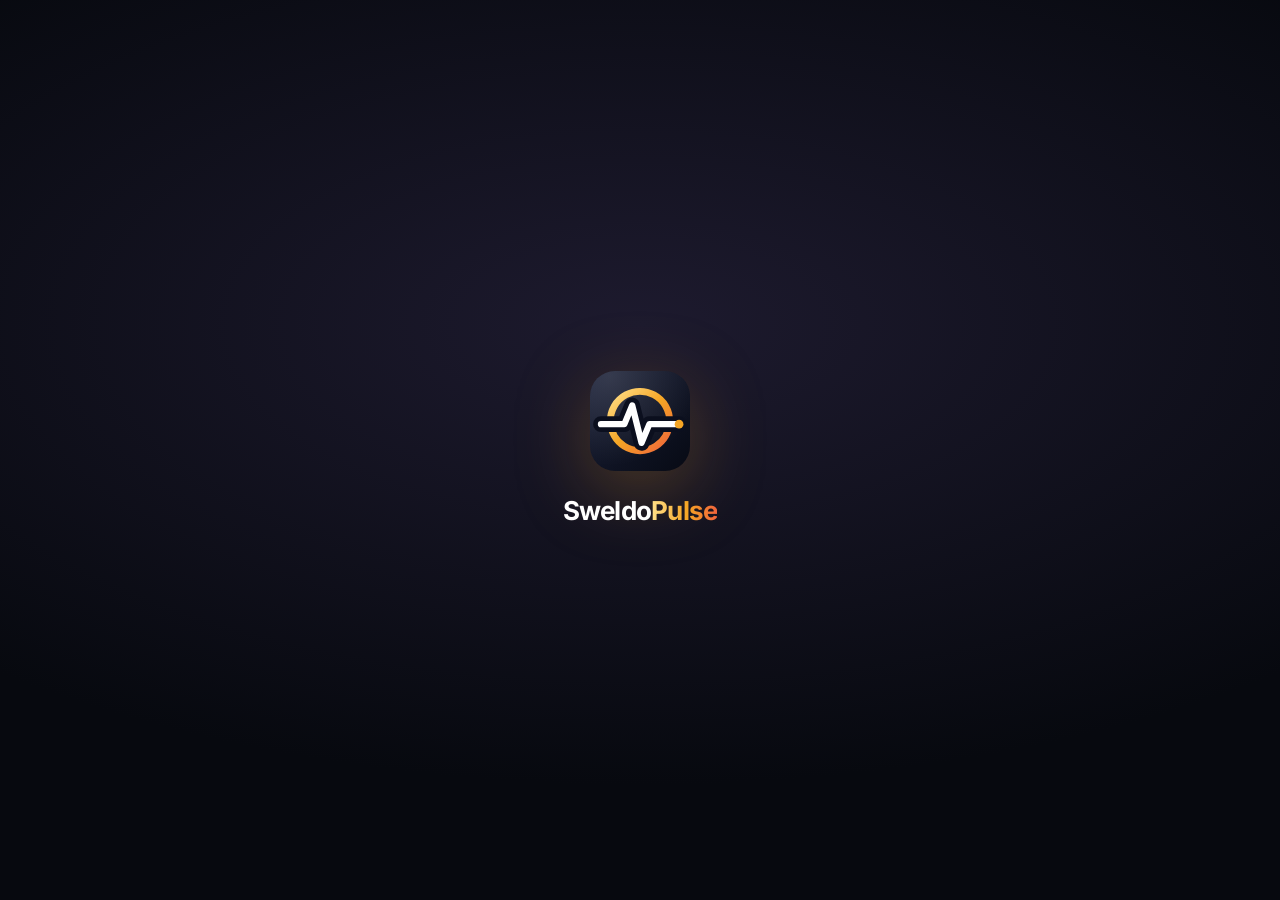
==== commit d9a37807: "v2.7.0: modular split, low-end optimization, desktop responsive layout, PH DOLE work profiles, smart" ====
--- a/index.html
+++ b/index.html
@@ -2,22 +2,26 @@
 <html lang="en">
 <head>
 <meta charset="UTF-8">
-<meta name="viewport" content="width=device-width, initial-scale=1.0, maximum-scale=1.0, user-scalable=no, viewport-fit=cover">
+<meta name="viewport" content="width=device-width, initial-scale=1.0, viewport-fit=cover">
 <meta name="theme-color" content="#F6F7FB" id="meta-theme">
 <meta name="mobile-web-app-capable" content="yes">
 <meta name="apple-mobile-web-app-capable" content="yes">
-<title>SweldoPulse — Salary & Shift Tracker</title>
+<title>SweldoPulse — Salary &amp; Shift Tracker</title>
 <link rel="manifest" href="manifest.json">
 <link rel="icon" type="image/svg+xml" href="icon.svg">
 <link rel="apple-touch-icon" href="icon-192.png">
 <script>
-/* Runs before first paint: lock the app + apply theme so nothing ever flashes. */
+/* Pre-paint boot: lock + theme + low-end lite detection before first frame. */
 (function(){var d=document.documentElement;try{
  if(localStorage.getItem('sweldo_pulse_lock_v1'))d.classList.add('locked');
  var raw=localStorage.getItem('sweldo_pulse_settings_v2'),s=JSON.parse(raw||'{}');
  var m=s.themeMode||(raw?(s.darkMode?'dark':'light'):'system');
  var dark=m==='dark'||m==='amoled'||(m==='system'&&window.matchMedia&&matchMedia('(prefers-color-scheme: dark)').matches);
  if(dark)d.classList.add('dark');if(m==='amoled')d.classList.add('amoled');
+ var lm=s.liteMode||'auto',low=false;
+ try{if(window.AndroidBridge&&AndroidBridge.isLowRamDevice&&AndroidBridge.isLowRamDevice())low=true;}catch(e){}
+ if(!low&&((navigator.deviceMemory&&navigator.deviceMemory<=4)||(navigator.hardwareConcurrency&&navigator.hardwareConcurrency<=4)))low=true;
+ if(lm==='on'||(lm==='auto'&&low))d.classList.add('lite');
  if(window.AndroidBridge&&AndroidBridge.setSystemBars){AndroidBridge.setSystemBars(m==='amoled'?'#000000':(dark?'#090D16':'#F6F7FB'),dark);}
 }catch(e){}
 if(window.AndroidBridge){
@@ -27,509 +31,7 @@
 }
 })();
 </script>
-<style>
-@font-face{font-family:'Inter';font-style:normal;font-weight:400;font-display:swap;src:url(fonts/inter-latin-400-normal.woff2) format('woff2')}@font-face{font-family:'Inter';font-style:normal;font-weight:500;font-display:swap;src:url(fonts/inter-latin-500-normal.woff2) format('woff2')}@font-face{font-family:'Inter';font-style:normal;font-weight:600;font-display:swap;src:url(fonts/inter-latin-600-normal.woff2) format('woff2')}@font-face{font-family:'Inter';font-style:normal;font-weight:700;font-display:swap;src:url(fonts/inter-latin-700-normal.woff2) format('woff2')}
-:root{
-  --accent:#4F46E5;--accent-hover:#4338CA;--accent-soft:#EEF2FF;--accent-soft-border:#C7D2FE;--accent-text:#4338CA;--accent-glow:rgba(79,70,229,.22);
-  --bg:#F6F7FB;--card:#FFFFFF;--subtle:#F1F4F9;--line:#E5E9F0;
-  --t1:#0F172A;--t2:#475569;--t3:#8190A5;
-  --ok:#059669;--ok-soft:rgba(5,150,105,.12);--bad:#E11D48;--bad-soft:rgba(225,29,72,.10);--warn:#D97706;--warn-soft:rgba(217,119,6,.12);
-  --nav:rgba(255,255,255,.97);--shadow:0 1px 2px rgba(15,23,42,.04),0 6px 20px -8px rgba(15,23,42,.08);
-  --r-lg:22px;--r-md:16px;--r-sm:12px;
-  --ease:cubic-bezier(.22,1,.36,1);--ease-sheet:cubic-bezier(.32,.72,0,1);
-  --safe-b:env(safe-area-inset-bottom,0px);--safe-t:env(safe-area-inset-top,0px);
-  color-scheme:light;
-}
-html.dark{--bg:#090D16;--card:#121A29;--subtle:#1A2438;--line:#243049;--t1:#F4F7FB;--t2:#C3CCDA;--t3:#7C8AA3;--nav:rgba(14,20,33,.97);
-  --shadow:0 1px 2px rgba(0,0,0,.25),0 8px 24px -10px rgba(0,0,0,.5);--ok:#34D399;--ok-soft:rgba(52,211,153,.14);--bad:#FB7185;--bad-soft:rgba(251,113,133,.14);--warn:#FBBF24;--warn-soft:rgba(251,191,36,.14);color-scheme:dark}
-html.amoled{--bg:#000;--card:#0B0B10;--subtle:#15151D;--line:#1E1E2A;--nav:rgba(0,0,0,.98)}
-*{box-sizing:border-box;-webkit-tap-highlight-color:transparent;margin:0}
-html,body{background:var(--bg);color:var(--t1);font-family:Inter,-apple-system,BlinkMacSystemFont,'Segoe UI',Roboto,sans-serif;font-size:14px;line-height:1.4;-webkit-text-size-adjust:100%;touch-action:manipulation;overscroll-behavior-y:none}
-body{min-height:100dvh}
-button,select,input,textarea{font:inherit;color:inherit}
-button{background:none;border:0;cursor:pointer;padding:0}
-input,select,textarea{outline:none}
-.hidden{display:none!important}
-.num{font-variant-numeric:tabular-nums}
-.ic{width:20px;height:20px;fill:none;stroke:currentColor;stroke-width:2;stroke-linecap:round;stroke-linejoin:round;flex:none;pointer-events:none}
-.ic.sm{width:16px;height:16px}.ic.xs{width:14px;height:14px}
-.press{transition:transform .12s var(--ease),opacity .12s linear}
-.press:active{transform:scale(.97)}
-
-/* ---------- lock-first: upgraded theme-aware glass PIN screen ---------- */
-html.locked #app,html.locked #sp-splash,html.locked #toast{visibility:hidden}
-#sp-lock{position:fixed;inset:0;z-index:300;display:none;flex-direction:column;align-items:center;justify-content:center;gap:14px;color:var(--t1);padding:calc(20px + var(--safe-t)) 24px calc(20px + var(--safe-b));overflow-y:auto;
-  background:radial-gradient(95% 58% at 50% 14%,var(--accent-soft) 0%,var(--bg) 68%)}
-html.dark #sp-lock{background:radial-gradient(95% 55% at 50% 14%,color-mix(in srgb,var(--accent) 26%,#0B1020) 0%,var(--bg) 66%)}
-html.amoled #sp-lock{background:radial-gradient(90% 50% at 50% 12%,color-mix(in srgb,var(--accent) 20%,#000) 0%,#000 62%)}
-html.locked #sp-lock,html.pin-open #sp-lock{display:flex}
-#sp-veil{position:fixed;inset:0;z-index:290;display:none;background:var(--bg)}
-html.veil #sp-veil{display:block}
-.lock-card{width:100%;max-width:340px;display:flex;flex-direction:column;align-items:center;gap:12px}
-.lock-ring{padding:5px;border-radius:22px;background:var(--accent-soft);border:1px solid var(--accent-soft-border);box-shadow:0 16px 38px -12px var(--accent-glow)}
-.lock-logo{width:58px;height:58px;border-radius:16px;overflow:hidden;display:block}
-.lock-pill{display:inline-flex;align-items:center;gap:5px;height:24px;padding:0 11px;border-radius:99px;font-size:11px;font-weight:700;letter-spacing:.02em;background:var(--accent-soft);color:var(--accent-text);border:1px solid var(--accent-soft-border)}
-.lock-len{display:flex;padding:3px;border-radius:12px;background:var(--subtle);border:1px solid var(--line);gap:2px;width:190px}
-.lock-len button{flex:1;height:28px;border-radius:9px;font-size:11.5px;font-weight:700;color:var(--t3)}
-.lock-len button.on{background:var(--card);color:var(--t1);box-shadow:0 1px 4px rgba(15,23,42,.15)}
-.pin-dots{display:flex;gap:14px;margin:4px 0 6px;min-height:16px;align-items:center}
-.pin-dot{width:13px;height:13px;border-radius:99px;border:2px solid var(--line);background:transparent;transition:transform .16s cubic-bezier(.34,1.56,.64,1),background-color .14s,border-color .14s}
-.pin-dot.f{background:var(--accent);border-color:var(--accent);transform:scale(1.22);box-shadow:0 0 12px var(--accent-glow)}
-.pin-pad{display:grid;grid-template-columns:repeat(3,72px);gap:12px}
-.pin-key{width:72px;height:72px;border-radius:99px;background:var(--card);border:1px solid var(--line);font-size:24px;font-weight:600;color:var(--t1);display:flex;flex-direction:column;align-items:center;justify-content:center;line-height:1;box-shadow:var(--shadow);transition:transform .1s var(--ease),background-color .12s,border-color .12s}
-.pin-key small{font-size:8.5px;font-weight:700;letter-spacing:.08em;color:var(--t3);margin-top:3px}
-.pin-key.util{background:var(--subtle);border-color:transparent;box-shadow:none;color:var(--t2)}
-.pin-key:active{transform:scale(.9);background:var(--accent);border-color:var(--accent);color:#fff}
-.pin-key:active small{color:rgba(255,255,255,.78)}
-.lock-fp-pill{display:inline-flex;align-items:center;gap:7px;height:36px;padding:0 14px;border-radius:99px;background:var(--accent-soft);border:1px solid var(--accent-soft-border);color:var(--accent-text);font-size:12.5px;font-weight:700;margin-top:2px}
-@keyframes shake{20%,60%{transform:translateX(-9px)}40%,80%{transform:translateX(9px)}}
-.shake{animation:shake .38s}
-
-/* ---------- splash (short, only on a cold start) ---------- */
-#sp-splash{position:fixed;inset:0;z-index:200;display:flex;flex-direction:column;align-items:center;justify-content:center;gap:22px;background:radial-gradient(120% 80% at 50% 36%,#1D1A2E 0%,#07090F 64%);transition:opacity .35s ease,visibility .35s}
-#sp-splash.out{opacity:0;visibility:hidden}
-.sp-tile{width:104px;height:104px;filter:drop-shadow(0 22px 46px rgba(245,165,36,.28));animation:spTile .55s var(--ease) both}
-@keyframes spTile{from{opacity:0;transform:scale(.85) translateY(6px)}}
-.sp-a,.sp-b,.sp-k{stroke-dasharray:1;animation:spDraw .6s cubic-bezier(.65,0,.35,1) both}
-.sp-a{animation-delay:.1s}.sp-b,.sp-k{animation-delay:.4s}
-@keyframes spDraw{from{stroke-dashoffset:1;opacity:0}2%{opacity:1}to{stroke-dashoffset:0}}
-.sp-word{font-size:28px;font-weight:700;letter-spacing:-.03em;color:#fff;animation:spWord .5s var(--ease) .4s both}
-.sp-word span{background:linear-gradient(90deg,#FFE08A,#F5A524 55%,#F0643C);-webkit-background-clip:text;background-clip:text;color:transparent}
-@keyframes spWord{from{opacity:0;transform:translateY(8px)}}
-
-/* ---------- shell & layout ---------- */
-#app{overflow-x:clip;width:100%;max-width:520px;margin:0 auto;min-height:100dvh;display:flex;flex-direction:column;position:relative}
-.hdr{position:sticky;top:0;z-index:20;display:flex;align-items:center;justify-content:space-between;gap:12px;padding:calc(10px + var(--safe-t)) 18px 10px;background:var(--bg)}
-.hdr-l{display:flex;align-items:center;gap:11px;min-width:0}
-.hdr-logo{width:38px;height:38px;border-radius:11px;overflow:hidden;flex:none;box-shadow:0 4px 14px var(--accent-glow)}
-.hdr-logo svg{width:100%;height:100%;display:block}
-.hdr-sub{font-size:11px;font-weight:500;color:var(--t3);line-height:1.2}
-.hdr-title{font-size:19px;font-weight:700;letter-spacing:-.02em;line-height:1.2}
-.icon-btn{width:40px;height:40px;border-radius:99px;background:var(--card);border:1px solid var(--line);display:flex;align-items:center;justify-content:center;color:var(--t2);flex:none}
-main{flex:1;padding:6px 16px calc(112px + var(--safe-b))}
-.view{display:none;contain:layout style}
-.view.active{display:flex;flex-direction:column;gap:14px;animation:viewIn .26s var(--ease) both}
-@keyframes viewIn{from{opacity:0;transform:translate3d(0,10px,0)}}
-.card{background:var(--card);border:1px solid var(--line);border-radius:var(--r-lg);padding:18px;box-shadow:var(--shadow)}
-.card.flat{box-shadow:none}
-.card-h{display:flex;align-items:center;justify-content:space-between;gap:10px;margin-bottom:14px}
-.card-t{font-size:15px;font-weight:700;letter-spacing:-.01em}
-.card-s{font-size:12px;color:var(--t3);margin-top:2px}
-.lbl{font-size:12px;font-weight:600;color:var(--t3);display:block;margin-bottom:6px}
-.eyebrow{font-size:11px;font-weight:700;letter-spacing:.06em;text-transform:uppercase;color:var(--t3)}
-.chip{display:inline-flex;align-items:center;gap:5px;height:26px;padding:0 10px;border-radius:99px;font-size:11.5px;font-weight:700;background:var(--accent-soft);color:var(--accent-text);white-space:nowrap}
-.chip.ok{background:var(--ok-soft);color:var(--ok)}.chip.warn{background:var(--warn-soft);color:var(--warn)}.chip.bad{background:var(--bad-soft);color:var(--bad)}.chip.mute{background:var(--subtle);color:var(--t2)}
-.row{display:flex;align-items:center;gap:10px}.between{justify-content:space-between}.grow{flex:1;min-width:0}
-.stack{display:flex;flex-direction:column;gap:12px}
-.grid2{display:grid;grid-template-columns:1fr 1fr;gap:10px}.grid3{display:grid;grid-template-columns:repeat(3,1fr);gap:8px}
-.divider{height:1px;background:var(--line);margin:14px 0}
-.muted{color:var(--t3)}.sub{color:var(--t2)}
-.btn{display:inline-flex;align-items:center;justify-content:center;gap:8px;min-height:46px;padding:0 18px;border-radius:14px;font-size:14px;font-weight:600;white-space:nowrap}
-.btn.primary{background:var(--accent);color:#fff;box-shadow:0 8px 20px -8px var(--accent-glow)}
-.btn.soft{background:var(--accent-soft);color:var(--accent-text)}
-.btn.ghost{background:var(--card);border:1px solid var(--line);color:var(--t1)}
-.btn.danger{background:var(--bad);color:#fff}
-.btn.sm{min-height:38px;padding:0 14px;font-size:13px;border-radius:12px}
-.btn.block{width:100%}
-.btn:disabled{opacity:.4;pointer-events:none}
-.field{width:100%;min-height:46px;padding:0 14px;border-radius:14px;background:var(--subtle);border:1px solid var(--line);font-size:14px;font-weight:600}
-.field:focus{border-color:var(--accent)}
-textarea.field{padding:12px 14px;min-height:96px;font-weight:500;line-height:1.5;resize:none}
-select.field{appearance:none;-webkit-appearance:none;padding-right:38px;background-image:url("data:image/svg+xml,%3Csvg xmlns='http://www.w3.org/2000/svg' fill='none' viewBox='0 0 24 24' stroke='%238190A5' stroke-width='2.4'%3E%3Cpath stroke-linecap='round' stroke-linejoin='round' d='M19 9l-7 7-7-7'/%3E%3C/svg%3E");background-repeat:no-repeat;background-position:right 12px center;background-size:16px;text-overflow:ellipsis}
-.money-field{display:flex;align-items:center;gap:6px;min-height:46px;padding:0 14px;border-radius:14px;background:var(--subtle);border:1px solid var(--line)}
-.money-field:focus-within{border-color:var(--accent)}
-.money-field span{color:var(--t3);font-weight:600}
-.money-field input{flex:1;min-width:0;width:100%;background:none;border:0;font-weight:700;font-size:15px;text-align:right}
-.seg{display:flex;padding:3px;border-radius:14px;background:var(--subtle);border:1px solid var(--line);gap:2px}
-.seg button{flex:1;min-height:36px;border-radius:11px;font-size:13px;font-weight:600;color:var(--t2)}
-.seg button.on{background:var(--card);color:var(--t1);box-shadow:0 1px 4px rgba(15,23,42,.12)}
-.switch{position:relative;width:46px;height:28px;flex:none}
-.switch input{position:absolute;inset:0;opacity:0;width:100%;height:100%;z-index:1;cursor:pointer}
-.switch i{position:absolute;inset:0;border-radius:99px;background:var(--line)}
-.switch i::after{content:'';position:absolute;top:3px;left:3px;width:22px;height:22px;border-radius:99px;background:#fff;box-shadow:0 1px 3px rgba(0,0,0,.3);transition:transform .22s var(--ease)}
-.switch input:checked+i{background:var(--ok)}.switch input:checked+i::after{transform:translateX(18px)}
-.setting{display:flex;align-items:center;justify-content:space-between;gap:14px;min-height:48px}
-.setting+.setting{border-top:1px solid var(--line);padding-top:12px;margin-top:12px}
-.setting .k{font-size:14px;font-weight:600}.setting .d{font-size:12px;color:var(--t3);margin-top:1px}
-
-/* ---------- cutoff switcher ---------- */
-.switcher{display:flex;align-items:center;gap:8px}
-.switcher .icon-btn{width:42px;height:42px;border-radius:14px}
-.switcher .mid{position:relative;flex:1;min-width:0;height:42px;border-radius:14px;background:var(--card);border:1px solid var(--line);display:flex;align-items:center;justify-content:center;gap:6px;font-weight:700;font-size:14px;padding:0 10px}
-.switcher .mid span{overflow:hidden;text-overflow:ellipsis;white-space:nowrap}
-.switcher .mid select{position:absolute;inset:0;width:100%;height:100%;opacity:0;font-size:16px}
-
-/* ---------- wallet card (net pay) ---------- */
-.wallet{position:relative;overflow:hidden;border-radius:24px;padding:14px 16px;color:#fff;isolation:isolate;background:var(--accent);background:linear-gradient(145deg,color-mix(in srgb,var(--accent) 86%,#fff) 0%,var(--accent) 38%,color-mix(in srgb,var(--accent) 50%,#04060f) 100%);box-shadow:0 16px 32px -16px var(--accent-glow),inset 0 1px 0 rgba(255,255,255,.2)}
-.wallet::before{content:'';position:absolute;inset:-35%;z-index:-1;background:radial-gradient(38% 38% at 80% 18%,rgba(255,255,255,.24),transparent 70%),radial-gradient(42% 42% at 12% 100%,rgba(255,255,255,.13),transparent 70%);animation:drift 9s ease-in-out 2 alternate both;will-change:transform}
-@keyframes drift{to{transform:translate3d(5%,3%,0) rotate(7deg)}}
-.wallet::after{content:'';position:absolute;top:0;bottom:0;width:55%;left:0;z-index:-1;background:linear-gradient(100deg,transparent,rgba(255,255,255,.2),transparent);transform:translate3d(-130%,0,0) skewX(-18deg);animation:shine 1.3s .3s var(--ease) 1 both}
-@keyframes shine{to{transform:translate3d(260%,0,0) skewX(-18deg)}}
-.w-top{display:flex;align-items:center;justify-content:space-between;min-height:28px}
-.w-lbl{display:flex;align-items:center;gap:8px;font-size:12px;font-weight:600;color:rgba(255,255,255,.88)}
-.w-live{position:relative;width:7px;height:7px;border-radius:9px;background:#4ADE80}
-.w-live::after{content:'';position:absolute;inset:0;border-radius:9px;background:#4ADE80;animation:ping 1.8s ease-out 4}
-@keyframes ping{from{transform:scale(1);opacity:.7}to{transform:scale(3.2);opacity:0}}
-.w-eye{width:30px;height:30px;border-radius:99px;background:rgba(255,255,255,.16);display:flex;align-items:center;justify-content:center;color:#fff;transition:transform .18s cubic-bezier(.34,1.56,.64,1)}
-.w-eye:active{transform:scale(.82)}
-.w-eye .ic{width:16px;height:16px}
-.blink{animation:eyeBlink .32s var(--ease)}
-@keyframes eyeBlink{45%{transform:scaleY(.08)}}
-.w-main{display:flex;align-items:center;justify-content:space-between;gap:10px;margin-top:6px}
-.w-amt{display:flex;align-items:baseline;font-weight:700;letter-spacing:-.035em;line-height:1.05;white-space:nowrap;font-variant-numeric:tabular-nums}
-.w-amt .cur{font-size:19px;opacity:.78;margin-right:3px;font-weight:600}
-.w-amt .int{font-size:clamp(30px,9.2vw,36px)}
-.w-amt .dec{font-size:18px;opacity:.72;font-weight:600}
-.w-amt.mask .int{letter-spacing:.08em}
-.ring{position:relative;width:44px;height:44px;flex:none}
-.ring svg{width:100%;height:100%;transform:rotate(-90deg)}
-.ring circle{fill:none;stroke-width:4;stroke-linecap:round}
-.ring .tr{stroke:rgba(255,255,255,.22)}
-.ring .pg{stroke:#fff;stroke-dasharray:100.5;stroke-dashoffset:100.5;transition:stroke-dashoffset .9s var(--ease)}
-.ring .tx{position:absolute;inset:0;display:flex;flex-direction:column;align-items:center;justify-content:center;line-height:1}
-.ring .tx b{font-size:14px;font-weight:700}.ring .tx small{font-size:7.5px;font-weight:700;opacity:.8;margin-top:2px;text-transform:uppercase;letter-spacing:.05em}
-.w-sub{font-size:11.5px;color:rgba(255,255,255,.82);margin-top:4px;min-height:15px}
-.spark{display:block;width:100%;height:40px;margin:4px 0 0;overflow:visible;clip-path:inset(-6px 100% -6px 0);transition:clip-path 1s var(--ease)}
-.spark.in{clip-path:inset(-6px -6px -6px 0)}
-.spark .area{fill:url(#sparkG)}.spark .ln{fill:none;stroke:#fff;stroke-width:2;stroke-linecap:round;stroke-linejoin:round}
-.spark .fu{fill:none;stroke:rgba(255,255,255,.6);stroke-width:1.6;stroke-dasharray:3 5;stroke-linecap:round}
-.spark .idle{fill:none;stroke:rgba(255,255,255,.55);stroke-width:1.8;stroke-linecap:round;stroke-linejoin:round}
-.spark .hd{fill:#fff}.spark .hd-r{fill:rgba(255,255,255,.35)}
-.w-goal{display:flex;align-items:center;gap:10px;margin-top:8px;font-size:10.5px;color:rgba(255,255,255,.8);font-weight:600}
-.w-goal .gb{flex:1;height:4px;border-radius:9px;background:rgba(255,255,255,.2);overflow:hidden}
-.w-goal .gb i{display:block;height:100%;width:100%;border-radius:9px;background:#A7F3D0;transform-origin:left;transition:transform .8s var(--ease)}
-.w-strip{display:grid;grid-template-columns:1fr 1fr 1.15fr;gap:1px;margin-top:10px;border-radius:14px;overflow:hidden;background:rgba(255,255,255,.16)}
-.w-strip>div{padding:7px 10px;background:rgba(10,14,34,.18)}
-.w-strip span{display:block;font-size:10px;font-weight:500;color:rgba(255,255,255,.7)}
-.w-strip b{display:block;font-size:12.5px;font-weight:700;white-space:nowrap;margin-top:1px}
-.qa{display:grid;grid-template-columns:repeat(4,1fr);gap:8px}
-.qa-i{display:flex;flex-direction:column;align-items:center;gap:6px;font-size:11px;font-weight:600;color:var(--t2);padding:2px 0}
-.qa-ic{width:46px;height:46px;border-radius:16px;background:var(--card);border:1px solid var(--line);display:flex;align-items:center;justify-content:center;color:var(--accent-text);box-shadow:var(--shadow);transition:transform .2s cubic-bezier(.34,1.56,.64,1)}
-.qa-i:active .qa-ic{transform:scale(.88)}
-.qa-ic.primary{background:var(--accent);color:#fff;border-color:transparent;box-shadow:0 10px 20px -8px var(--accent-glow)}
-/* ---------- lists ---------- */
-.sec-h{display:flex;align-items:center;justify-content:space-between;padding:0 2px}
-.link{font-size:13px;font-weight:600;color:var(--accent-text);padding:6px 2px}
-.day-h{display:flex;align-items:center;justify-content:space-between;padding:6px 4px 0;font-size:12px;font-weight:700;color:var(--t3);letter-spacing:.02em}
-.list{display:flex;flex-direction:column;gap:8px}
-.shift{display:flex;align-items:center;gap:12px;padding:13px 14px;border-radius:var(--r-md);background:var(--card);border:1px solid var(--line);content-visibility:auto;contain-intrinsic-size:auto 68px;text-align:left;width:100%}
-.shift .tag{width:42px;height:42px;border-radius:13px;display:flex;flex-direction:column;align-items:center;justify-content:center;background:var(--accent-soft);color:var(--accent-text);flex:none;line-height:1.05}
-.shift .tag b{font-size:16px;font-weight:700}.shift .tag small{font-size:9.5px;font-weight:700;text-transform:uppercase;letter-spacing:.04em}
-.shift .tag.hol{background:var(--ok-soft);color:var(--ok)}
-.shift .t{font-size:14px;font-weight:600;white-space:nowrap;overflow:hidden;text-overflow:ellipsis}
-.shift .s{font-size:12px;color:var(--t3);margin-top:2px;display:flex;gap:6px;align-items:center;flex-wrap:wrap}
-.shift .amt{font-size:14.5px;font-weight:700;white-space:nowrap}
-.dot-b{font-size:10.5px;font-weight:700;padding:1px 7px;border-radius:99px}
-.dot-b.nd{background:var(--accent-soft);color:var(--accent-text)}.dot-b.ot{background:var(--warn-soft);color:var(--warn)}.dot-b.hl{background:var(--ok-soft);color:var(--ok)}
-.trash{width:36px;height:36px;border-radius:11px;color:var(--t3);display:flex;align-items:center;justify-content:center;flex:none}
-.trash:active{background:var(--bad-soft);color:var(--bad)}
-.empty{text-align:center;padding:30px 20px;border:1.5px dashed var(--line);border-radius:var(--r-lg);color:var(--t3);font-size:13px}
-.empty b{display:block;color:var(--t1);font-size:15px;margin-bottom:4px}
-.filters{display:flex;gap:8px;overflow-x:auto;scrollbar-width:none;margin:0 calc(var(--pad,14px) * -1);padding:0 var(--pad,14px)}
-.filters::-webkit-scrollbar{display:none}
-.fchip{height:34px;padding:0 14px;border-radius:99px;background:var(--card);border:1px solid var(--line);font-size:13px;font-weight:600;color:var(--t2);white-space:nowrap;flex:none}
-.fchip.on{background:var(--accent);border-color:var(--accent);color:#fff}
-.search{position:relative}
-.search .ic{position:absolute;left:14px;top:50%;transform:translateY(-50%);color:var(--t3)}
-.search input{padding-left:42px;padding-right:40px;font-weight:500}
-.search button{position:absolute;right:6px;top:50%;transform:translateY(-50%);width:34px;height:34px;color:var(--t3);display:flex;align-items:center;justify-content:center}
-.sumline{display:flex;align-items:center;justify-content:space-between;font-size:12.5px;color:var(--t3);padding:0 2px}
-.sumline b{color:var(--t1)}
-
-/* ---------- budget (compact on home) ---------- */
-.mini-budget{display:block;width:100%;text-align:left}
-.stackbar{display:flex;gap:3px;height:8px;border-radius:99px;overflow:hidden;background:var(--subtle)}
-.stackbar i{display:block;height:100%}
-.stackbar{transform-origin:left center;animation:barIn .7s var(--ease) both}
-@keyframes barIn{from{transform:scaleX(.02);opacity:.4}}
-.c-needs{background:#6366F1}.c-wants{background:#F59E0B}.c-save{background:#10B981}
-
-/* ---------- payslip ---------- */
-.ps-row{display:flex;align-items:center;justify-content:space-between;gap:12px;min-height:34px;font-size:14px}
-.ps-row .k{color:var(--t2)}.ps-row .v{font-weight:600;font-variant-numeric:tabular-nums}
-.ps-row.total{font-weight:700;padding-top:10px;margin-top:6px;border-top:1px dashed var(--line)}.ps-row.total .k{color:var(--t1)}.ps-row.total .v{font-weight:700}
-.ps-group{font-size:11px;font-weight:700;letter-spacing:.06em;text-transform:uppercase;color:var(--t3);margin:14px 0 4px}
-.ps-group:first-of-type{margin-top:0}
-.ps-net{display:flex;align-items:center;justify-content:space-between;gap:12px;margin-top:14px;padding:16px;border-radius:var(--r-md);background:var(--accent-soft);border:1px solid var(--accent-soft-border)}
-.ps-net .v{font-size:26px;font-weight:700;letter-spacing:-.02em;color:var(--accent-text)}
-.neg{color:var(--bad)}.pos-nd{color:var(--accent-text)}.pos-ot{color:var(--warn)}
-details.fold>summary{list-style:none;display:flex;align-items:center;justify-content:space-between;cursor:pointer;min-height:28px}
-details.fold>summary::-webkit-details-marker{display:none}
-details.fold>summary .ic{transition:transform .2s var(--ease);color:var(--t3)}
-details.fold[open]>summary .ic{transform:rotate(180deg)}
-details.fold>.body{padding-top:14px}
-.note{font-size:12px;line-height:1.55;color:var(--t3)}
-
-/* ---------- nav ---------- */
-.nav{position:fixed;left:0;right:0;bottom:0;margin:0 auto;width:100%;max-width:520px;z-index:30;background:var(--nav);border-top:1px solid var(--line);padding:6px 8px calc(6px + var(--safe-b));box-shadow:0 -10px 30px -12px rgba(15,23,42,.14)}
-.nav-grid{position:relative;display:grid;grid-template-columns:repeat(5,1fr);align-items:center}
-.nav-pill{position:absolute;top:0;bottom:0;left:0;width:20%;display:flex;align-items:center;justify-content:center;pointer-events:none;transition:transform .38s var(--ease);will-change:transform}
-.nav-pill i{display:block;width:62px;height:50px;border-radius:17px;background:var(--accent-soft)}
-.nav-it{position:relative;z-index:1;display:flex;flex-direction:column;align-items:center;justify-content:center;gap:3px;height:54px;color:var(--t3);font-size:11px;font-weight:600}
-.nav-it.on{color:var(--accent-text)}
-.fab{position:relative;z-index:2;justify-self:center;width:56px;height:56px;margin-top:-26px;border-radius:19px;background:var(--accent);color:#fff;display:flex;align-items:center;justify-content:center;box-shadow:0 12px 24px -8px var(--accent-glow);transition:transform .15s var(--ease)}
-.fab:active{transform:scale(.92)}
-.fab .ic{width:26px;height:26px;stroke-width:2.4}
-
-/* ---------- sheets ---------- */
-.scrim{position:fixed;inset:0;z-index:60;display:flex;align-items:flex-end;justify-content:center;background:rgba(8,12,22,.55);opacity:0;visibility:hidden;transition:opacity .22s ease,visibility .22s}
-.scrim.open{opacity:1;visibility:visible}
-.scrim.top{z-index:400;align-items:center;padding:20px}
-.sheet{width:100%;max-width:520px;max-height:92dvh;overflow-y:auto;overscroll-behavior:contain;background:var(--card);border-radius:28px 28px 0 0;padding:10px 18px calc(18px + var(--safe-b));transform:translate3d(0,100%,0);transition:transform .32s var(--ease-sheet);will-change:transform}
-.scrim.open .sheet{transform:translate3d(0,0,0)}
-.scrim.top .sheet{border-radius:26px;max-width:380px;transform:translate3d(0,14px,0) scale(.96);opacity:0;transition:transform .24s var(--ease),opacity .2s;padding:20px}
-.scrim.top.open .sheet{transform:none;opacity:1}
-.grab{width:40px;height:4px;border-radius:9px;background:var(--line);margin:0 auto 14px}
-.sheet-h{display:flex;align-items:center;justify-content:space-between;gap:10px;margin-bottom:14px}
-.sheet-t{font-size:18px;font-weight:700;letter-spacing:-.02em}
-.preview{display:flex;align-items:center;justify-content:space-between;gap:10px;padding:12px 14px;border-radius:var(--r-md);background:var(--accent-soft);color:var(--accent-text)}
-.preview .big{font-size:22px;font-weight:700;letter-spacing:-.02em}
-.menu-it{display:flex;align-items:center;gap:14px;width:100%;min-height:54px;padding:0 6px;font-size:15px;font-weight:600;text-align:left}
-.menu-it .ico{width:38px;height:38px;border-radius:12px;background:var(--accent-soft);color:var(--accent-text);display:flex;align-items:center;justify-content:center}
-.menu-it.bad .ico{background:var(--bad-soft);color:var(--bad)}.menu-it.bad{color:var(--bad)}
-.presets{display:flex;gap:8px;overflow-x:auto;scrollbar-width:none;margin:0 calc(var(--pad,16px) * -1);padding:0 var(--pad,16px)}
-.presets::-webkit-scrollbar{display:none}
-.confirm-ic{width:46px;height:46px;border-radius:15px;background:var(--bad-soft);color:var(--bad);display:flex;align-items:center;justify-content:center;flex:none}
-.confirm-ic.neutral{background:var(--accent-soft);color:var(--accent-text)}
-
-/* ---------- toast ---------- */
-#toast{position:fixed;left:50%;bottom:calc(92px + var(--safe-b));z-index:450;display:flex;align-items:center;gap:12px;max-width:calc(100% - 32px);padding:11px 16px;border-radius:16px;background:#111827;color:#fff;font-size:13px;font-weight:500;box-shadow:0 12px 30px rgba(0,0,0,.35);opacity:0;transform:translate3d(-50%,10px,0);pointer-events:none;transition:opacity .22s ease,transform .3s var(--ease)}
-#toast.on{opacity:1;transform:translate3d(-50%,0,0);pointer-events:auto}
-#toast button{color:#A5B4FC;font-weight:700;font-size:13px;padding:2px 4px}
-
-/* ---------- misc ---------- */
-.theme-sw{width:36px;height:36px;border-radius:99px;border:0;transition:transform .15s var(--ease),box-shadow .2s}
-.theme-sw:active{transform:scale(.88)}
-.theme-sw.on{box-shadow:0 0 0 3px var(--card),0 0 0 5px currentColor}
-#payslip-modal{position:fixed;inset:0;z-index:150;display:none;flex-direction:column;align-items:center;justify-content:center;gap:14px;padding:16px;background:rgba(6,9,20,.9)}
-#payslip-modal.on{display:flex}
-#tour{position:fixed;inset:0;z-index:120;display:none;touch-action:none}
-#tour.on{display:block}
-#tour-spot{position:fixed;border-radius:18px;pointer-events:none;box-shadow:0 0 0 2px rgba(129,140,248,.95),0 0 0 9999px rgba(6,9,20,.78);transition:opacity .16s ease}
-#tour-card{position:fixed;width:min(340px,calc(100% - 32px));background:var(--card);border:1px solid var(--line);border-radius:22px;padding:18px;box-shadow:0 24px 60px rgba(0,0,0,.4);transition:opacity .18s ease}
-.tour-dot{height:5px;width:5px;border-radius:9px;background:var(--line)}.tour-dot.on{width:18px;background:var(--accent)}
-
-
-/* ---------- v1.13: compact scale + motion ---------- */
-html,body{font-size:13.5px}
-.hdr{padding:calc(8px + var(--safe-t)) 16px 8px}.hdr-logo{width:34px;height:34px;border-radius:10px}.hdr-title{font-size:17px}.hdr-sub{font-size:10.5px}
-.icon-btn{width:36px;height:36px}
-main{--pad:14px;padding:4px var(--pad) calc(92px + var(--safe-b))}.view.active{gap:12px}
-.card{padding:14px;border-radius:20px}.card-t{font-size:14px}.card-s{font-size:11.5px}.card-h{margin-bottom:12px}
-.btn{min-height:42px;font-size:13.5px;border-radius:13px;padding:0 16px}.btn.sm{min-height:36px;font-size:12.5px}
-.field,.money-field{min-height:42px;border-radius:13px;font-size:13.5px}
-.switcher .icon-btn{width:38px;height:38px;border-radius:12px}.switcher .mid{height:38px;border-radius:12px;font-size:13px}
-.shift{padding:10px 12px;gap:10px;border-radius:14px}.shift .tag{width:38px;height:38px;border-radius:11px}.shift .tag b{font-size:14.5px}.shift .t{font-size:13.5px}.shift .s{font-size:11.5px}.shift .amt{font-size:13.5px}
-.nav{padding:5px 8px calc(5px + var(--safe-b))}.nav-it{height:48px;font-size:10.5px;gap:2px}.nav-pill i{width:54px;height:42px;border-radius:15px}.fab{width:50px;height:50px;margin-top:-22px;border-radius:17px}.fab .ic{width:24px;height:24px}
-.sheet-t{font-size:17px}.sheet{--pad:16px;padding:10px var(--pad) calc(16px + var(--safe-b))}
-.ps-row{font-size:13.5px;min-height:31px}.ps-net .v{font-size:23px}
-.dot-b.up{background:transparent;border:1px solid var(--accent-soft-border);color:var(--accent-text)}
-/* ported from v1.11: sun/moon morph, spring easing, staggered cards */
-.theme-svg{overflow:visible;transition:transform .5s cubic-bezier(.34,1.56,.64,1)}
-html.dark .theme-svg{transform:rotate(-35deg)}
-.sun-rays line{transform-origin:12px 12px;transition:opacity .3s ease,transform .4s var(--ease)}
-html.dark .sun-rays line{opacity:0;transform:scale(.25)}
-.sun-core{transform-origin:12px 12px;transition:transform .45s cubic-bezier(.34,1.56,.64,1)}
-html.dark .sun-core{transform:scale(1.42)}
-.moon-mask-circle{transition:cx .45s cubic-bezier(.34,1.56,.64,1),cy .45s cubic-bezier(.34,1.56,.64,1),r .45s cubic-bezier(.34,1.56,.64,1)}
-.icon-btn:active,.fchip:active,.btn:active{transition-timing-function:cubic-bezier(.34,1.56,.64,1)}
-@keyframes cardIn{from{opacity:0;transform:translate3d(0,12px,0)}}
-.enter>*{animation:cardIn .32s var(--ease) both}
-.enter>*:nth-child(2){animation-delay:28ms}.enter>*:nth-child(3){animation-delay:56ms}.enter>*:nth-child(4){animation-delay:84ms}.enter>*:nth-child(5){animation-delay:112ms}.enter>*:nth-child(6){animation-delay:140ms}.enter>*:nth-child(7){animation-delay:168ms}.enter>*:nth-child(8){animation-delay:196ms}.enter>*:nth-child(9){animation-delay:224ms}.enter>*:nth-child(10){animation-delay:252ms}.enter>*:nth-child(11){animation-delay:280ms}.enter>*:nth-child(12){animation-delay:308ms}
-.view.fwd{animation-name:viewFwd}.view.back{animation-name:viewBack}
-@keyframes viewFwd{from{opacity:0;transform:translate3d(18px,0,0)}}
-@keyframes viewBack{from{opacity:0;transform:translate3d(-18px,0,0)}}
-
-
-/* ---------- v1.15: circular theme reveal (View Transitions API) ---------- */
-::view-transition-old(root),::view-transition-new(root){animation:none;mix-blend-mode:normal}
-::view-transition-old(root){z-index:1}::view-transition-new(root){z-index:2}
-/* ---------- v1.14 ---------- */
-a.btn{text-decoration:none}
-.presets.wrap{flex-wrap:wrap;overflow:visible;margin:0;padding:0}.presets.wrap .fchip{height:32px;padding:0 12px;font-size:12.5px}
-input[type=search]::-webkit-search-cancel-button{display:none}
-.theme-svg.no-t,.theme-svg.no-t *{transition:none!important}
-.sw-row{display:flex;gap:12px;flex-wrap:wrap;padding:2px 4px}
-.theme-sw{width:34px;height:34px}
-.theme-sw.on{box-shadow:0 0 0 3px var(--card),0 0 0 5px currentColor}
-.nav-it.on .ic{animation:navPop .42s cubic-bezier(.34,1.56,.64,1)}
-@keyframes navPop{from{transform:translate3d(0,3px,0) scale(.85)}}
-.fab .ic{transition:transform .25s cubic-bezier(.34,1.56,.64,1)}.fab:active .ic{transform:rotate(90deg)}
-.bcard{display:block;width:100%;text-align:left}
-.bc-ic{width:26px;height:26px;border-radius:9px;background:var(--accent-soft);color:var(--accent-text);display:flex;align-items:center;justify-content:center}
-.bc-ic .ic{width:15px;height:15px}
-.bc-cols{display:grid;grid-template-columns:repeat(3,1fr);gap:8px;margin-top:12px}
-.bc-l{display:flex;align-items:center;gap:5px;font-size:11px;color:var(--t3);font-weight:600;white-space:nowrap}
-.bc-l i{width:7px;height:7px;border-radius:9px;flex:none}.bc-l em{font-style:normal;opacity:.75}
-.bc-cols b{display:block;font-size:13.5px;margin-top:3px;white-space:nowrap}
-.donut{position:relative;width:176px;height:176px;margin:2px auto 14px}
-.donut svg{width:100%;height:100%;transform:rotate(-90deg)}
-.donut circle{fill:none;stroke-width:13;stroke-linecap:butt}
-.d-tr{stroke:var(--subtle)}
-.d-seg{stroke-dasharray:0 289.03;transition:stroke-dasharray .9s var(--ease),stroke-dashoffset .9s var(--ease)}
-.d-n{stroke:#6366F1}.d-w{stroke:#F59E0B}.d-s{stroke:#10B981}
-.d-c{position:absolute;inset:0;display:flex;flex-direction:column;align-items:center;justify-content:center;text-align:center;padding:0 26px}
-.d-c b{font-size:21px;font-weight:700;letter-spacing:-.02em;margin:2px 0}
-.d-c small{font-size:10.5px;color:var(--t3);line-height:1.25}
-
-/* ---------- v1.16: reconciliation, calendar, 6-cutoff trend, smart chips ---------- */
-.pos-ok{color:var(--ok)}
-.ps-net-sub{font-size:11px;font-weight:600;margin-top:2px;color:var(--accent-text);opacity:.88}
-.recon-msg{font-size:12px;font-weight:600;padding:9px 12px;border-radius:12px;margin-top:10px;line-height:1.4}
-.recon-msg.ok{background:var(--ok-soft);color:var(--ok)}
-.recon-msg.bad{background:var(--bad-soft);color:var(--bad)}
-.recon-msg.warn{background:var(--warn-soft);color:var(--warn)}
-.icon-btn.on{background:var(--accent-soft);border-color:var(--accent-soft-border);color:var(--accent-text)}
-.cal-dow{display:grid;grid-template-columns:repeat(7,1fr);gap:4px;text-align:center;font-size:10px;font-weight:700;color:var(--t3);text-transform:uppercase;margin-bottom:6px}
-.cal-grid{display:grid;grid-template-columns:repeat(7,1fr);gap:4px}
-.cal-cell{height:40px;border-radius:11px;display:flex;flex-direction:column;align-items:center;justify-content:center;gap:3px;font-size:12.5px;font-weight:600;color:var(--t1);background:var(--subtle);border:1px solid transparent;position:relative}
-.cal-cell.out{opacity:.28;background:transparent;pointer-events:none}
-.cal-cell.td{border-color:var(--accent)}
-.cal-cell.sel{background:var(--accent);color:#fff;border-color:var(--accent)}
-.cal-cell.sel .cal-dot{background:#fff!important}
-.cal-dots{display:flex;gap:3px;height:4px;align-items:center}
-.cal-dot{width:4px;height:4px;border-radius:9px}
-.cal-dot.reg{background:var(--accent)}.cal-dot.nd{background:#6366F1}.cal-dot.ot{background:var(--warn)}.cal-dot.hl{background:var(--ok)}
-.cal-leg{display:flex;align-items:center;justify-content:center;gap:12px;margin-top:10px;padding-top:8px;border-top:1px solid var(--line);font-size:10.5px;font-weight:600;color:var(--t3);flex-wrap:wrap}
-.cal-leg span{display:inline-flex;align-items:center;gap:4px}
-.cal-bar{display:flex;align-items:center;justify-content:space-between;gap:8px;padding:8px 12px;border-radius:12px;background:var(--accent-soft);color:var(--accent-text);font-size:12px;font-weight:600}
-.trend-bars{display:grid;grid-template-columns:repeat(6,1fr);gap:6px;align-items:end;padding-top:4px}
-.trend-col{display:flex;flex-direction:column;align-items:center;gap:4px;min-width:0;padding:4px 2px;border-radius:11px}
-.trend-val{font-size:10px;font-weight:700;color:var(--t3);white-space:nowrap;overflow:hidden;text-overflow:ellipsis;max-width:100%}
-.trend-col.cur .trend-val{color:var(--accent-text)}
-.trend-track{width:100%;height:58px;display:flex;align-items:flex-end;justify-content:center}
-.trend-bar{width:100%;max-width:30px;height:100%;border-radius:8px 8px 4px 4px;background:var(--accent-soft);border:1px solid var(--accent-soft-border);transform-origin:bottom;transition:transform .32s var(--ease)}
-.trend-col.zero .trend-bar{background:var(--subtle);border-color:var(--line)}
-.trend-col.cur .trend-bar{background:var(--accent);border-color:var(--accent);box-shadow:0 6px 14px -6px var(--accent-glow)}
-.trend-lbl{font-size:10px;font-weight:600;color:var(--t3);white-space:nowrap}
-.trend-col.cur .trend-lbl{color:var(--t1);font-weight:700}
-.st-chips{display:flex;gap:6px;overflow-x:auto;scrollbar-width:none;margin:8px calc(var(--pad,16px) * -1) 0;padding:0 var(--pad,16px)}
-.st-chips::-webkit-scrollbar{display:none}
-.schip{height:30px;padding:0 11px;border-radius:99px;background:var(--subtle);border:1px solid var(--line);font-size:12px;font-weight:600;color:var(--t2);white-space:nowrap;flex:none}
-.schip.on{background:var(--accent-soft);border-color:var(--accent-soft-border);color:var(--accent-text)}
-.pin-chip{display:inline-flex;align-items:center;gap:5px}
-.pin-x{display:inline-flex;align-items:center;justify-content:center;width:16px;height:16px;border-radius:99px;font-size:13px;line-height:1;opacity:.7;margin-right:-4px}
-.pin-x:active{background:var(--bad-soft);color:var(--bad);opacity:1}
-
-/* ---------- v1.17: in-app updater, progress bar, current cutoff pill ---------- */
-.upd-banner{display:flex;align-items:center;justify-content:space-between;gap:10px;padding:10px 12px;border-radius:16px;background:var(--accent-soft);border:1px solid var(--accent-soft-border);color:var(--accent-text)}
-.upd-banner .ub-t{font-size:13px;font-weight:700;line-height:1.25}
-.upd-banner .ub-s{font-size:11px;opacity:.85;margin-top:2px}
-.upd-prog-wrap{margin:10px 0}
-.upd-prog{height:7px;border-radius:99px;background:var(--subtle);border:1px solid var(--line);overflow:hidden}
-.upd-prog i{display:block;height:100%;width:100%;border-radius:99px;background:var(--accent);transform-origin:left;transform:scaleX(0);transition:transform .16s linear}
-.upd-prog-meta{display:flex;align-items:center;justify-content:space-between;font-size:11.5px;font-weight:600;color:var(--t3);margin-top:5px}
-.cur-pill{height:38px;padding:0 11px;border-radius:12px;background:var(--accent-soft);border:1px solid var(--accent-soft-border);color:var(--accent-text);font-size:12px;font-weight:700;white-space:nowrap;flex:none}
-
-/* ---------- v2.0: stream scope, shift status, bulk week, budget envelopes/vaults, insights ---------- */
-.w-scope{height:24px;padding:0 9px;border-radius:99px;background:rgba(255,255,255,.16);color:#fff;font-size:10.5px;font-weight:700;display:inline-flex;align-items:center;gap:4px;white-space:nowrap}
-.w-scope.all{background:rgba(167,243,208,.24);color:#D1FAE5}
-.shift.cancelled{opacity:.52}.shift.cancelled .t{text-decoration:line-through}
-.shift .tag.gig{background:var(--ok-soft);color:var(--ok)}
-.dot-b.sc{background:transparent;border:1px solid var(--accent-soft-border);color:var(--accent-text)}
-.dot-b.cx{background:var(--bad-soft);color:var(--bad)}
-.dot-b.gg{background:var(--ok-soft);color:var(--ok)}
-.env-bar{height:6px;border-radius:99px;background:var(--subtle);overflow:hidden;margin-top:6px}
-.env-bar i{display:block;height:100%;width:100%;border-radius:99px;transform-origin:left;transition:transform .32s var(--ease)}
-.env-bar i.ok{background:var(--ok)}.env-bar i.needs{background:#6366F1}.env-bar i.wants{background:#F59E0B}.env-bar i.warn{background:var(--warn)}.env-bar i.bad{background:var(--bad)}
-.exp-row{display:flex;align-items:center;gap:10px;padding:10px 12px;border-radius:14px;background:var(--card);border:1px solid var(--line)}
-.exp-dot{width:10px;height:10px;border-radius:99px;flex:none}
-.vault-card{padding:14px;border-radius:18px;background:var(--card);border:1px solid var(--line);display:flex;flex-direction:column;gap:8px}
-.week-strip{display:grid;grid-template-columns:repeat(7,1fr);gap:5px}
-.wday{height:52px;border-radius:12px;background:var(--subtle);border:1px solid var(--line);display:flex;flex-direction:column;align-items:center;justify-content:center;gap:2px;font-size:11px;font-weight:600;color:var(--t2);position:relative}
-.wday b{font-size:14px;font-weight:700;color:var(--t1)}
-.wday.on{background:var(--accent);border-color:var(--accent);color:rgba(255,255,255,.85)}
-.wday.on b{color:#fff}
-.wday .hdot{width:4px;height:4px;border-radius:9px;background:var(--ok);position:absolute;top:5px;right:5px}
-.wday.on .hdot{background:#fff}
-.kpi-grid{display:grid;grid-template-columns:1fr 1fr;gap:10px}
-.kpi{padding:12px 13px;border-radius:16px;background:var(--card);border:1px solid var(--line)}
-.kpi .kl{font-size:11px;font-weight:600;color:var(--t3)}
-.kpi .kv{font-size:18px;font-weight:700;letter-spacing:-.02em;margin-top:3px;white-space:nowrap;overflow:hidden;text-overflow:ellipsis}
-.kpi .ks{font-size:11px;color:var(--t3);margin-top:2px;white-space:nowrap;overflow:hidden;text-overflow:ellipsis}
-.m-bars{display:grid;grid-template-columns:repeat(12,1fr);gap:3px;align-items:end;padding-top:6px}
-.m-col{display:flex;flex-direction:column;align-items:center;gap:4px;padding:3px 1px;border-radius:8px;min-width:0}
-.m-track{width:100%;height:72px;display:flex;align-items:flex-end;justify-content:center}
-.m-bar{width:100%;max-width:16px;height:100%;border-radius:5px 5px 2px 2px;background:var(--accent-soft);border:1px solid var(--accent-soft-border);transform-origin:bottom;transition:transform .28s var(--ease)}
-.m-col.zero .m-bar{background:var(--subtle);border-color:var(--line)}
-.m-col.sel .m-bar{background:var(--accent);border-color:var(--accent)}
-.m-lbl{font-size:9.5px;font-weight:700;color:var(--t3)}
-.m-col.sel .m-lbl{color:var(--accent-text)}
-.stat-tbl{width:100%;border-collapse:collapse;font-size:11.5px}
-.stat-tbl th{text-align:right;font-size:10px;font-weight:700;text-transform:uppercase;color:var(--t3);padding:0 4px 8px;border-bottom:1px solid var(--line)}
-.stat-tbl th:first-child,.stat-tbl td:first-child{text-align:left;padding-left:0}
-.stat-tbl td{text-align:right;padding:8px 4px;border-bottom:1px solid var(--line);font-weight:600;font-variant-numeric:tabular-nums}
-.stat-tbl tr:last-child td{border-bottom:0;font-weight:700;color:var(--t1)}
-.rank-row{display:flex;flex-direction:column;gap:4px}
-.rank-row+.rank-row{margin-top:10px}
-
-/* ---------- v2.1: recurring bills, roster preview, rate override ---------- */
-.bill-row{display:flex;align-items:center;gap:10px;padding:10px 12px;border-radius:14px;background:var(--subtle);border:1px solid var(--line)}
-.bill-row.paid{opacity:.66}
-.io-prev{display:flex;flex-direction:column;gap:6px;max-height:210px;overflow-y:auto;margin-top:10px;padding-right:2px}
-.io-row{display:flex;align-items:center;gap:9px;padding:8px 10px;border-radius:12px;background:var(--subtle);border:1px solid var(--line);font-size:12.5px}
-.io-row.dup{opacity:.62}
-.io-row input[type=checkbox]{width:18px;height:18px;accent-color:var(--accent);flex:none}
-.rate-pill{display:inline-flex;align-items:center;gap:4px;font-size:11.5px;font-weight:700;color:var(--accent-text);background:var(--accent-soft);padding:2px 8px;border-radius:99px}
-
-/* ---------- v2.2: PayLater/Hulugan & Utang dues + planned shift check-in ---------- */
-.due-card{padding:13px 14px;border-radius:18px;background:var(--card);border:1px solid var(--line);display:flex;flex-direction:column;gap:8px}
-.due-card.settled{opacity:.58}
-.checkin{display:flex;flex-direction:column;gap:10px;padding:13px 14px;border-radius:18px;background:var(--card);border:1.5px solid var(--accent-soft-border);box-shadow:var(--shadow)}
-.btn.soft-bad{background:var(--bad-soft);color:var(--bad)}
-
-/* ---------- v2.3: UI polish, organized settings, budget snapshot, payslip basis, smart importer ---------- */
-.sec-lbl{font-size:11px;font-weight:700;letter-spacing:.07em;text-transform:uppercase;color:var(--t3);padding:6px 4px 0}
-.sec-lbl:first-child{padding-top:0}
-.bud-snap{display:grid;grid-template-columns:1fr 1fr;gap:8px}
-.bs-tile{padding:11px 13px;border-radius:16px;background:var(--card);border:1px solid var(--line);text-align:left;display:flex;flex-direction:column;gap:2px}
-.bs-tile span{font-size:11px;font-weight:600;color:var(--t3)}
-.bs-tile b{font-size:15.5px;font-weight:700;letter-spacing:-.015em;white-space:nowrap;overflow:hidden;text-overflow:ellipsis}
-.bs-tile small{font-size:10.5px;color:var(--t3);white-space:nowrap;overflow:hidden;text-overflow:ellipsis}
-.ps-basis{display:inline-block;margin-left:6px;padding:1px 6px;border-radius:99px;font-size:10px;font-weight:700;background:var(--subtle);color:var(--t3);vertical-align:middle}
-.ps-basis.warn{background:var(--warn-soft);color:var(--warn)}
-.ps-basis.ok{background:var(--ok-soft);color:var(--ok)}
-.io-tools{display:flex;gap:6px;flex-wrap:wrap;margin-bottom:10px}
-.io-note-in{width:100%;margin-top:4px;height:28px;padding:0 8px;border-radius:8px;background:var(--card);border:1px solid var(--line);font-size:11.5px;font-weight:500;color:var(--t1)}
-.io-note-in:focus{border-color:var(--accent)}
-
-/* ---------- v2.5 (Phase 2): Cutoff lock banner, importer v2 break pills, encrypted backups ---------- */
-.ps-lock-bar{display:flex;align-items:center;justify-content:space-between;gap:8px;padding:8px 11px;border-radius:12px;background:var(--subtle);border:1px solid var(--line);font-size:11.5px;font-weight:600;color:var(--t2);margin-bottom:10px}
-.ps-lock-bar.on{background:var(--ok-soft);border-color:transparent;color:var(--ok)}
-.ps-lock-btn{display:inline-flex;align-items:center;gap:4px;height:26px;padding:0 10px;border-radius:99px;font-size:11px;font-weight:700;background:var(--subtle);color:var(--t2);border:1px solid var(--line);white-space:nowrap}
-.ps-lock-btn.on{background:var(--ok-soft);color:var(--ok);border-color:transparent}
-.io-brk-btn{height:24px;padding:0 8px;border-radius:8px;background:var(--card);border:1px solid var(--line);font-size:10.5px;font-weight:700;color:var(--t2);white-space:nowrap;flex:none}
-.io-brk-btn.on{background:var(--accent-soft);border-color:var(--accent-soft-border);color:var(--accent-text)}
-.io-warn-bar{padding:8px 11px;border-radius:12px;background:var(--warn-soft);color:var(--warn);font-size:11.5px;font-weight:600;margin-top:8px;line-height:1.4}
-.enc-box{padding:11px 12px;border-radius:14px;background:var(--subtle);border:1px solid var(--line);margin-bottom:10px;display:flex;flex-direction:column;gap:8px}
-
-/* ---------- v2.6: Swipeable net-pay carousel, side-gigs card, holiday fix bar, conflict & screen-lock sheets ---------- */
-.wallet-wrap{display:flex;flex-direction:column;gap:8px}
-.wallet-carousel{display:flex;gap:10px;overflow-x:auto;scroll-snap-type:x mandatory;scrollbar-width:none;-webkit-overflow-scrolling:touch;margin:0 -2px;padding:2px}
-.wallet-carousel::-webkit-scrollbar{display:none}
-.wallet-slide{flex:0 0 100%;width:100%;scroll-snap-align:center;scroll-snap-stop:always;display:flex;flex-direction:column;justify-content:space-between}
-.wallet.gig-wallet{background:#059669;background:linear-gradient(145deg,#34D399 0%,#059669 38%,#064E3B 100%);box-shadow:0 16px 32px -16px rgba(5,150,105,.38),inset 0 1px 0 rgba(255,255,255,.22)}
-.wallet-dots{display:flex;align-items:center;justify-content:center;gap:6px}
-.w-dot{height:24px;padding:0 11px;border-radius:99px;font-size:11px;font-weight:700;color:var(--t3);background:var(--card);border:1px solid var(--line);display:inline-flex;align-items:center;gap:5px;transition:background-color .18s var(--ease),color .18s var(--ease),border-color .18s var(--ease)}
-.w-dot.on{background:var(--accent-soft);border-color:var(--accent-soft-border);color:var(--accent-text)}
-.w-dot.gig.on{background:var(--ok-soft);border-color:rgba(16,185,129,.35);color:var(--ok)}
-.w-gig-add{height:26px;padding:0 10px;border-radius:99px;background:rgba(255,255,255,.2);color:#fff;font-size:11px;font-weight:700;display:inline-flex;align-items:center;gap:4px;white-space:nowrap}
-.w-gig-add:active{transform:scale(.93)}
-.wg-bar{display:flex;gap:3px;height:6px;border-radius:99px;overflow:hidden;background:rgba(255,255,255,.18);margin-top:12px}
-.wg-bar i{display:block;height:100%;background:#A7F3D0;border-radius:99px;transition:width .5s var(--ease)}
-.wg-bar i.pend{background:rgba(253,230,138,.85)}
-.hol-fix-bar{display:flex;align-items:center;justify-content:space-between;gap:10px;padding:10px 12px;border-radius:16px;background:var(--ok-soft);border:1px solid rgba(16,185,129,.28);color:var(--ok)}
-.hol-fix-bar .hf-t{font-size:12.5px;font-weight:700;line-height:1.25}
-.hol-fix-bar .hf-s{font-size:11px;opacity:.88;margin-top:2px}
-.conflict-list{display:flex;flex-direction:column;gap:8px;margin:12px 0}
-.conflict-item{display:flex;align-items:center;justify-content:space-between;gap:10px;padding:10px 12px;border-radius:14px;background:var(--subtle);border:1px solid var(--line)}
-.sl-fp-box{display:flex;flex-direction:column;align-items:center;gap:8px;padding:18px 12px;border-radius:18px;background:var(--subtle);border:1px solid var(--line);text-align:center}
-.sl-fp-ic{width:54px;height:54px;border-radius:99px;background:var(--accent-soft);color:var(--accent-text);display:flex;align-items:center;justify-content:center}
-
-@media (min-width:600px){#app,.nav,.sheet{max-width:560px}main{--pad:22px}}
-@media (max-width:359px){main{padding-left:12px;padding-right:12px}.card{padding:14px}.btn{padding:0 12px}.pin-pad{grid-template-columns:repeat(3,64px)}.pin-key{width:64px;height:64px}}
-@media (prefers-reduced-motion:reduce){.wallet::before,.wallet::after{animation:none}.spark{transition:none}*,*::before,*::after{animation-duration:.01ms!important;transition-duration:.01ms!important}}
-</style>
+<link rel="stylesheet" href="app.css">
 </head>
 <body>
 <svg width="0" height="0" style="position:absolute" aria-hidden="true"><defs>
@@ -610,6 +112,26 @@
 <div id="sp-veil"></div>
 
 <div id="app">
+  <aside class="sidebar" aria-label="Sidebar navigation">
+    <div class="sb-brand">
+      <div class="hdr-logo" style="display:block;width:36px;height:36px"><svg viewBox="0 0 64 64" role="img" aria-label="SweldoPulse" style="width:100%;height:100%;display:block"><rect width="64" height="64" rx="16" fill="url(#spTile)"/><rect width="64" height="64" rx="16" fill="url(#spGloss)"/><path pathLength="1" d="M32 13A19 19 0 1 1 31.99 13" fill="none" stroke="url(#spGold)" stroke-width="4.4" stroke-linecap="round"/><path pathLength="1" d="M7 34H22L27 22L33 46L38 34H57" fill="none" stroke="#0B0F1E" stroke-width="10" stroke-linecap="round" stroke-linejoin="round"/><path pathLength="1" d="M7 34H22L27 22L33 46L38 34H57" fill="none" stroke="#fff" stroke-width="4" stroke-linecap="round" stroke-linejoin="round"/><circle cx="57" cy="34" r="2.8" fill="#F5A524"/></svg></div>
+      <div><b>SweldoPulse</b><small>Salary &amp; Shift Tracker</small></div>
+    </div>
+    <button type="button" class="btn primary block press" id="sb-add-btn" onclick="openShift()"><svg class="ic sm"><use href="#i-plus"/></svg>Log shift / gig</button>
+    <nav class="sb-nav">
+      <button type="button" class="sb-it on press" id="sb-home" onclick="go('home')"><svg class="ic sm"><use href="#i-home"/></svg>Home</button>
+      <button type="button" class="sb-it press" id="sb-shifts" onclick="go('shifts')"><svg class="ic sm"><use href="#i-clock"/></svg>Shifts &amp; Gigs</button>
+      <button type="button" class="sb-it press" id="sb-budget" onclick="go('budget')"><svg class="ic sm"><use href="#i-pie"/></svg>Budget &amp; Dues</button>
+      <button type="button" class="sb-it press" id="sb-deductions" onclick="go('deductions')"><svg class="ic sm"><use href="#i-receipt"/></svg>Payslip</button>
+      <button type="button" class="sb-it press" id="sb-insights" onclick="go('insights')"><svg class="ic sm"><use href="#i-chart"/></svg>Insights</button>
+      <button type="button" class="sb-it press" id="sb-settings" onclick="go('settings')"><svg class="ic sm"><use href="#i-sliders"/></svg>Settings</button>
+    </nav>
+    <div class="sb-foot">
+      <span class="num" id="sb-ver">v2.7.0</span>
+      <button type="button" class="link" style="padding:2px 4px;font-size:11.5px" onclick="showWhatsNew()">What's new</button>
+    </div>
+  </aside>
+  <div class="app-shell">
   <header class="hdr">
     <div class="hdr-l">
       <div class="hdr-logo"><svg viewBox="0 0 64 64" role="img" aria-label="SweldoPulse" style="width:100%;height:100%;display:block"><rect width="64" height="64" rx="16" fill="url(#spTile)"/><rect width="64" height="64" rx="16" fill="url(#spGloss)"/><path pathLength="1" d="M32 13A19 19 0 1 1 31.99 13" fill="none" stroke="url(#spGold)" stroke-width="4.4" stroke-linecap="round"/><path pathLength="1" d="M7 34H22L27 22L33 46L38 34H57" fill="none" stroke="#0B0F1E" stroke-width="10" stroke-linecap="round" stroke-linejoin="round"/><path pathLength="1" d="M7 34H22L27 22L33 46L38 34H57" fill="none" stroke="#fff" stroke-width="4" stroke-linecap="round" stroke-linejoin="round"/><circle cx="57" cy="34" r="2.8" fill="#F5A524"/></svg></div>
@@ -673,38 +195,45 @@
         </div>
       </div>
 
-      <div class="qa">
-        <button type="button" class="qa-i" onclick="openShift()"><span class="qa-ic primary"><svg class="ic"><use href="#i-plus"/></svg></span>Log shift</button>
-        <button type="button" class="qa-i" onclick="openBulkSheet()"><span class="qa-ic"><svg class="ic"><use href="#i-layers"/></svg></span>Bulk week</button>
-        <button type="button" class="qa-i" onclick="go('insights')"><span class="qa-ic"><svg class="ic"><use href="#i-chart"/></svg></span>Insights</button>
-        <button type="button" class="qa-i" onclick="go('budget')"><span class="qa-ic"><svg class="ic"><use href="#i-pie"/></svg></span>Budget</button>
-      </div>
-
-      <div class="checkin hidden" id="checkin-card">
-        <div class="row between"><div class="grow" style="min-width:0"><p style="font-size:13.5px;font-weight:700;color:var(--t1)" id="ci-title">Finished your shift?</p><p class="card-s num" id="ci-sub"></p></div><span class="chip num" id="ci-badge">Check-in</span></div>
-        <div class="grid3">
-          <button type="button" class="btn primary sm press" onclick="resolveCheckin('worked')">Worked ✓</button>
-          <button type="button" class="btn ghost sm press" onclick="resolveCheckin('edit')">Edit</button>
-          <button type="button" class="btn soft-bad sm press" onclick="resolveCheckin('remove')">Remove</button>
-        </div>
-      </div>
-
-      <button type="button" class="card bcard press" onclick="go('budget')" aria-label="Open budget plan">
-        <div class="row between"><div class="row" style="gap:8px"><span class="bc-ic"><svg class="ic"><use href="#i-pie"/></svg></span><div><span class="card-t">Budget plan</span><p class="card-s num hidden" id="bc-tot-line" style="margin-top:0"></p></div></div><span class="chip ok num" id="bc-save">Save ₱0.00</span></div>
-        <div class="stackbar" style="margin-top:12px"><i class="c-needs" id="bc-bn"></i><i class="c-wants" id="bc-bw"></i><i class="c-save" id="bc-bs"></i></div>
-        <div class="bc-cols">
-          <div><span class="bc-l"><i class="c-needs"></i>Needs <em id="bc-pn">70%</em></span><b class="num" id="bc-an">₱0.00</b></div>
-          <div><span class="bc-l"><i class="c-wants"></i>Wants <em id="bc-pw">20%</em></span><b class="num" id="bc-aw">₱0.00</b></div>
-          <div><span class="bc-l"><i class="c-save"></i>Savings <em id="bc-ps">10%</em></span><b class="num" id="bc-as" style="color:var(--ok)">₱0.00</b></div>
-        </div>
-        <p class="card-s num hidden" id="bc-spent-line" style="margin-top:8px;padding-top:8px;border-top:1px solid var(--line)"></p>
-      </button>
-
-      <div class="sec-h"><span class="eyebrow" id="recent-h">Recent shifts</span><button type="button" class="link" onclick="go('shifts')">See all</button></div>
-      <div class="list" id="recent-list"></div>
-      <div class="card hidden" id="trend-card">
-        <div class="card-h" style="margin-bottom:10px"><div><p class="card-t">Cutoff trend</p><p class="card-s" id="trend-sub">Last 6 cutoffs · tap a bar to open</p></div><span class="chip mute num" id="trend-delta">—</span></div>
-        <div class="trend-bars" id="trend-bars"></div>
+      <div class="desk-grid">
+        <div class="desk-col">
+          <div class="qa">
+            <button type="button" class="qa-i" onclick="openShift()"><span class="qa-ic primary"><svg class="ic"><use href="#i-plus"/></svg></span>Log shift</button>
+            <button type="button" class="qa-i" onclick="openBulkSheet()"><span class="qa-ic"><svg class="ic"><use href="#i-layers"/></svg></span>Bulk week</button>
+            <button type="button" class="qa-i" onclick="go('insights')"><span class="qa-ic"><svg class="ic"><use href="#i-chart"/></svg></span>Insights</button>
+            <button type="button" class="qa-i" onclick="go('budget')"><span class="qa-ic"><svg class="ic"><use href="#i-pie"/></svg></span>Budget</button>
+          </div>
+
+          <div class="checkin hidden" id="checkin-card">
+            <div class="row between"><div class="grow" style="min-width:0"><p style="font-size:13.5px;font-weight:700;color:var(--t1)" id="ci-title">Finished your shift?</p><p class="card-s num" id="ci-sub"></p></div><span class="chip num" id="ci-badge">Check-in</span></div>
+            <div class="grid3">
+              <button type="button" class="btn primary sm press" onclick="resolveCheckin('worked')">Worked ✓</button>
+              <button type="button" class="btn ghost sm press" onclick="resolveCheckin('edit')">Edit</button>
+              <button type="button" class="btn soft-bad sm press" onclick="resolveCheckin('remove')">Remove</button>
+            </div>
+          </div>
+
+          <div class="sec-h"><span class="eyebrow" id="recent-h">Recent shifts</span><button type="button" class="link" onclick="go('shifts')">See all</button></div>
+          <div class="list" id="recent-list"></div>
+        </div>
+
+        <div class="desk-col">
+          <button type="button" class="card bcard press" onclick="go('budget')" aria-label="Open budget plan">
+            <div class="row between"><div class="row" style="gap:8px"><span class="bc-ic"><svg class="ic"><use href="#i-pie"/></svg></span><div><span class="card-t">Budget plan</span><p class="card-s num hidden" id="bc-tot-line" style="margin-top:0"></p></div></div><span class="chip ok num" id="bc-save">Save ₱0.00</span></div>
+            <div class="stackbar" style="margin-top:12px"><i class="c-needs" id="bc-bn"></i><i class="c-wants" id="bc-bw"></i><i class="c-save" id="bc-bs"></i></div>
+            <div class="bc-cols">
+              <div><span class="bc-l"><i class="c-needs"></i>Needs <em id="bc-pn">70%</em></span><b class="num" id="bc-an">₱0.00</b></div>
+              <div><span class="bc-l"><i class="c-wants"></i>Wants <em id="bc-pw">20%</em></span><b class="num" id="bc-aw">₱0.00</b></div>
+              <div><span class="bc-l"><i class="c-save"></i>Savings <em id="bc-ps">10%</em></span><b class="num" id="bc-as" style="color:var(--ok)">₱0.00</b></div>
+            </div>
+            <p class="card-s num hidden" id="bc-spent-line" style="margin-top:8px;padding-top:8px;border-top:1px solid var(--line)"></p>
+          </button>
+
+          <div class="card hidden" id="trend-card">
+            <div class="card-h" style="margin-bottom:10px"><div><p class="card-t">Cutoff trend</p><p class="card-s" id="trend-sub">Last 6 cutoffs · tap a bar to open</p></div><span class="chip mute num" id="trend-delta">—</span></div>
+            <div class="trend-bars" id="trend-bars"></div>
+          </div>
+        </div>
       </div>
       <button type="button" class="note hidden" id="backup-nag" onclick="openBackup('export')" style="text-align:left;color:var(--warn);font-weight:600"></button>
     </section>
@@ -801,6 +330,7 @@
       <div class="row between">
         <button type="button" class="btn ghost sm press" onclick="go('home')"><svg class="ic sm"><use href="#i-back"/></svg>Home</button>
         <div class="row" style="gap:6px">
+          <button type="button" class="fchip press" id="ins-scope-btn" style="height:34px;padding:0 11px;font-size:12px" onclick="toggleInsScope()">Total</button>
           <button type="button" class="icon-btn press" style="width:34px;height:34px;border-radius:11px" onclick="viewInsightsCard()" aria-label="Save summary image" title="Save summary image"><svg class="ic sm"><use href="#i-image"/></svg></button>
           <button type="button" class="icon-btn press" style="width:34px;height:34px;border-radius:11px" onclick="stepInsightYear(-1)" aria-label="Previous year"><svg class="ic sm"><use href="#i-l"/></svg></button>
           <span class="chip num" id="ins-year-lbl" style="height:34px;padding:0 14px">2026</span>
@@ -874,6 +404,8 @@
       </div>
 
       <div class="hol-fix-bar hidden" id="hol-fix-payslip"><div class="grow" style="min-width:0"><p class="hf-t" id="hf-p-t">Holiday rates detected</p><p class="hf-s" id="hf-p-s">Update logged shifts on holidays / pre-holidays</p></div><button type="button" class="btn primary sm press" style="min-height:32px;padding:0 12px" onclick="fixCutoffHolidays()">Fix rates</button></div>
+      <div class="desk-grid eq">
+      <div class="desk-col">
       <div class="card">
         <div class="card-h" style="margin-bottom:8px"><div><p class="card-t">Payslip</p><p class="card-s num" id="ps-hours">0.0h regular · 0.0h night · 0.0h overtime</p></div><div class="row" style="gap:6px"><button type="button" class="ps-lock-btn press hidden" id="ps-lock-btn" onclick="toggleCutoffLock()"><svg class="ic xs"><use href="#i-lock"/></svg><span id="ps-lock-txt">Lock</span></button><span class="chip" id="ps-badge">2nd cutoff</span></div></div>
         <div class="ps-lock-bar on hidden" id="ps-lock-bar"><span id="ps-lock-msg">Snapshot frozen — rate &amp; rule changes won't alter this cutoff</span><button type="button" class="link" style="padding:2px 4px;color:inherit" onclick="unlockCutoffSnapshot(selKey)">Unlock</button></div>
@@ -898,7 +430,8 @@
         <button type="button" class="btn ghost press" onclick="copyPayslip()"><svg class="ic sm"><use href="#i-copy"/></svg>Copy</button>
         <button type="button" class="btn soft press" onclick="viewPayslip()"><svg class="ic sm"><use href="#i-image"/></svg>Save image</button>
       </div>
-
+      </div>
+      <div class="desk-col">
       <div class="card" id="recon-card">
         <div class="card-h" style="margin-bottom:10px"><div><p class="card-t">Actual pay received</p><p class="card-s">Compare employer payout vs. estimate</p></div><span class="chip mute num" id="recon-badge">Not checked</span></div>
         <div class="row between"><label class="k" for="in-actual" style="font-weight:600">Amount received</label><div class="row" style="gap:6px"><label class="money-field" style="width:144px"><span>₱</span><input id="in-actual" type="number" inputmode="decimal" min="0" step="any" placeholder="0.00" oninput="saveCutoffExtras()"></label><button type="button" class="icon-btn press hidden" id="actual-clear" onclick="clearActualPay()" aria-label="Clear actual pay" style="width:36px;height:36px;border-radius:11px"><svg class="ic xs"><use href="#i-x"/></svg></button></div></div>
@@ -942,43 +475,115 @@
           <div class="row between"><span class="sub">Projected 13th-month</span><b class="num" id="t13-res" style="color:var(--ok)">₱0.00</b></div>
         </div>
       </details>
+      </div>
+      </div>
     </section>
 
     <!-- ================= SETTINGS ================= -->
     <section id="view-settings" class="view">
-      <p class="sec-lbl">Payroll &amp; Goals</p>
-      <div class="card">
-        <div class="card-h"><div><p class="card-t">Pay &amp; cutoff</p><p class="card-s">Everything is computed from these</p></div><span class="chip mute">Calabarzon</span></div>
+      <div class="desk-grid eq">
+      <div class="desk-col">
+      <p class="sec-lbl">Work Profile &amp; Payroll Rules</p>
+      <div class="card" id="set-payroll-card">
+        <div class="card-h"><div><p class="card-t">Pay, cutoff &amp; rules</p><p class="card-s">Tailor SweldoPulse to your job &amp; PH labor standards</p></div><span class="chip mute" id="set-region-chip">PH 2026</span></div>
         <div class="stack">
-          <div><label class="lbl" for="set-area">Area classification</label>
-            <select id="set-area" class="field" onchange="applyArea()"><option value="73.75">1st class municipalities — ₱73.75/hr</option><option value="80.63">Extended metro / cities — ₱80.63/hr</option><option value="68.75">2nd–5th class municipalities — ₱68.75/hr</option><option value="custom">Custom rate</option></select></div>
+          <div>
+            <label class="lbl" for="set-profile">My work situation (quick setup)</label>
+            <select id="set-profile" class="field" onchange="applyWorkProfile(this.value)">
+              <option value="crew">Working Student / Part-Time Crew (1.3× pre-holiday, MWE)</option>
+              <option value="fulltime">Full-Time Hourly / Retail (DOLE standard, split statutory)</option>
+              <option value="bpo">BPO / Night Shift (11–25 / 26–10 cutoff, 15% NSD)</option>
+              <option value="weekly">Daily-Paid / Weekly Worker (Weekly cutoff, MWE)</option>
+              <option value="freelance">Freelance / Side-Gig Focused (No auto statutory)</option>
+              <option value="custom">Custom configuration</option>
+            </select>
+          </div>
+          <div>
+            <label class="lbl" for="set-area">PH Wage Order preset (2026 DOLE)</label>
+            <select id="set-area" class="field" onchange="applyArea()">
+              <option value="ncr_nonagri">NCR (Metro Manila) — ₱94.38/hr (₱755/day)</option>
+              <option value="ncr_retail">NCR Retail ≤15 workers — ₱89.75/hr (₱718/day)</option>
+              <option value="80.63">CALABARZON Cities / Ext. Metro — ₱80.63/hr (₱645/day)</option>
+              <option value="73.75">CALABARZON 1st Class Mun. — ₱73.75/hr (₱590/day)</option>
+              <option value="68.75">CALABARZON 2nd–5th Class — ₱68.75/hr (₱550/day)</option>
+              <option value="r3_nonagri">Central Luzon (Region III) — ₱75.00/hr (₱600/day)</option>
+              <option value="r6_nonagri">Western Visayas (Region VI) — ₱73.75/hr (₱590/day)</option>
+              <option value="r7_classa">Central Visayas / Cebu — ₱72.75/hr (₱582/day)</option>
+              <option value="r11_nonagri">Davao Region (Region XI) — ₱67.50/hr (₱540/day)</option>
+              <option value="custom">Custom hourly rate</option>
+            </select>
+          </div>
           <div class="grid2">
-            <div><label class="lbl" for="set-rate">Rate per hour</label><label class="money-field"><span>₱</span><input id="set-rate" type="number" inputmode="decimal" step="0.01" min="0" oninput="onRateInput()"></label></div>
-            <div><label class="lbl" for="set-sched">Cutoff cycle</label><select id="set-sched" class="field" onchange="onSchedule()"><option value="semi">1–15 / 16–end</option><option value="weekly">Weekly</option><option value="monthly">Monthly</option></select></div>
-          </div>
-          <div class="row between"><div><label class="k" for="set-goal" style="font-weight:600;display:block">Pay goal</label><span class="card-s">Progress shows on Home</span></div><label class="money-field" style="width:150px"><span>₱</span><input id="set-goal" type="number" inputmode="decimal" min="0" placeholder="0" onchange="saveGoal(this.value)"></label></div>
+            <div>
+              <label class="lbl" for="set-rate">Rate per hour</label>
+              <label class="money-field"><span>₱</span><input id="set-rate" type="number" inputmode="decimal" step="0.01" min="0" oninput="onRateInput()"></label>
+              <p class="card-s num" id="set-daily-hint" style="margin-top:4px">Daily (8h): ₱590.00</p>
+            </div>
+            <div>
+              <label class="lbl" for="set-sched">Cutoff cycle</label>
+              <select id="set-sched" class="field" onchange="onSchedule()">
+                <option value="semi">1–15 / 16–end</option>
+                <option value="semi25">11–25 / 26–10</option>
+                <option value="weekly">Weekly (Mon–Sun)</option>
+                <option value="monthly">Monthly</option>
+              </select>
+            </div>
+          </div>
+          <div class="divider" style="margin:4px 0"></div>
+          <div class="setting" style="min-height:42px;border:0;padding:0;margin:0">
+            <div><p class="k" style="font-size:13px">Pre-holiday 1.30× auto-detect</p><p class="d">Auto-apply 1.3× on the day before Regular Holidays (Crew/Retail rule). Turn off for standard DOLE 1.0×.</p></div>
+            <span class="switch"><input type="checkbox" id="set-prehol" onchange="onWorkRulesChange()"><i></i></span>
+          </div>
+          <div class="grid2">
+            <div>
+              <label class="lbl" for="set-nd-rate">Night diff (10PM–6AM)</label>
+              <select id="set-nd-rate" class="field" onchange="onWorkRulesChange()">
+                <option value="0.10">10% (DOLE standard)</option>
+                <option value="0.15">15% (BPO / night)</option>
+                <option value="0.20">20% (Premium night)</option>
+                <option value="0">0% (None)</option>
+              </select>
+            </div>
+            <div>
+              <label class="lbl" for="set-ot-hrs">Overtime starts after</label>
+              <select id="set-ot-hrs" class="field" onchange="onWorkRulesChange()">
+                <option value="8">8 hrs/day (DOLE)</option>
+                <option value="9">9 hrs/day</option>
+                <option value="0">No OT (flat rate)</option>
+              </select>
+            </div>
+          </div>
+          <div class="divider" style="margin:4px 0"></div>
+          <div class="row between"><div><label class="k" for="set-goal" style="font-weight:600;display:block">Pay goal</label><span class="card-s">Progress shows on Home</span></div><label class="money-field" style="width:146px"><span>₱</span><input id="set-goal" type="number" inputmode="decimal" min="0" placeholder="0" onchange="saveGoal(this.value)"></label></div>
           <div class="row between"><div><label class="k" for="set-lag" style="font-weight:600;display:block">Payday after cutoff</label><span class="card-s">Days until you get paid · 0 hides it</span></div><label class="money-field" style="width:110px"><input id="set-lag" type="number" inputmode="numeric" min="0" max="31" placeholder="0" onchange="saveLag(this.value)"><span>days</span></label></div>
         </div>
       </div>
 
       <p class="sec-lbl">Alerts &amp; Reminders</p>
       <div class="card">
-        <div class="card-h" style="margin-bottom:10px"><div><p class="card-t">Notifications</p><p class="card-s">Separate Android channels for shifts &amp; dues</p></div><button type="button" class="btn soft sm press" style="min-height:32px;padding:0 11px" onclick="sendTestNotif()">Test</button></div>
+        <div class="card-h" style="margin-bottom:10px"><div><p class="card-t">Notifications</p><p class="card-s">Separate Android channels for shifts, dues &amp; updates</p></div><button type="button" class="btn soft sm press" style="min-height:32px;padding:0 11px" onclick="sendTestNotif()">Test</button></div>
         <div class="setting"><div><p class="k">Daily shift reminder</p><p class="d" id="notif-sub">Daily alert to log your shift</p></div><span class="switch"><input type="checkbox" id="notif-on" onchange="toggleNotif()"><i></i></span></div>
         <div class="setting"><div><p class="k">Shift reminder time</p></div><select id="notif-time" class="field" style="width:140px" onchange="saveNotifTime()"></select></div>
         <div class="setting"><div><p class="k">PayLater &amp; due alerts</p><p class="d" id="due-notif-sub">Morning alert for due &amp; overdue items</p></div><span class="switch"><input type="checkbox" id="due-notif-on" onchange="toggleDueNotif()"><i></i></span></div>
         <div class="setting"><div><p class="k">Due alert time</p></div><select id="due-notif-time" class="field" style="width:140px" onchange="saveDueNotifTime()"></select></div>
         <div class="setting"><div><p class="k">Planned shift nudge</p><p class="d">Alert 1 hour before a planned shift starts</p></div><span class="switch"><input type="checkbox" id="plan-nudge-on" onchange="togglePlanNudge()"><i></i></span></div>
       </div>
-
-      <p class="sec-lbl">Theme &amp; Display</p>
+      </div>
+
+      <div class="desk-col">
+      <p class="sec-lbl">Theme &amp; Performance</p>
       <div class="card">
         <div class="card-h" style="margin-bottom:12px"><p class="card-t">Appearance</p></div>
         <div class="seg" id="theme-seg"><button type="button" data-m="system" onclick="setThemeMode('system',this)">System</button><button type="button" data-m="light" onclick="setThemeMode('light',this)">Light</button><button type="button" data-m="dark" onclick="setThemeMode('dark',this)">Dark</button><button type="button" data-m="amoled" onclick="setThemeMode('amoled',this)">Black</button></div>
-        <p class="lbl" style="margin:16px 0 8px">Deep colors</p>
+        <p class="lbl" style="margin:14px 0 8px">Deep colors</p>
         <div class="sw-row"><button type="button" class="theme-sw" data-theme="midnight" onclick="setAccent('midnight')" aria-label="Midnight" title="Midnight" style="background:#1E3A8A;color:#1E3A8A"></button><button type="button" class="theme-sw" data-theme="forest" onclick="setAccent('forest')" aria-label="Forest" title="Forest" style="background:#166534;color:#166534"></button><button type="button" class="theme-sw" data-theme="graphite" onclick="setAccent('graphite')" aria-label="Graphite" title="Graphite" style="background:#1F2937;color:#1F2937"></button><button type="button" class="theme-sw" data-theme="wine" onclick="setAccent('wine')" aria-label="Wine" title="Wine" style="background:#881337;color:#881337"></button><button type="button" class="theme-sw" data-theme="teal" onclick="setAccent('teal')" aria-label="Deep teal" title="Deep teal" style="background:#115E59;color:#115E59"></button><button type="button" class="theme-sw" data-theme="plum" onclick="setAccent('plum')" aria-label="Plum" title="Plum" style="background:#581C87;color:#581C87"></button></div>
-        <p class="lbl" style="margin:14px 0 8px">Vibrant colors</p>
+        <p class="lbl" style="margin:12px 0 8px">Vibrant colors</p>
         <div class="sw-row"><button type="button" class="theme-sw" data-theme="indigo" onclick="setAccent('indigo')" aria-label="Indigo" title="Indigo" style="background:#4F46E5;color:#4F46E5"></button><button type="button" class="theme-sw" data-theme="purple" onclick="setAccent('purple')" aria-label="Purple" title="Purple" style="background:#9333EA;color:#9333EA"></button><button type="button" class="theme-sw" data-theme="rose" onclick="setAccent('rose')" aria-label="Rose" title="Rose" style="background:#E11D48;color:#E11D48"></button><button type="button" class="theme-sw" data-theme="amber" onclick="setAccent('amber')" aria-label="Amber" title="Amber" style="background:#D97706;color:#D97706"></button><button type="button" class="theme-sw" data-theme="emerald" onclick="setAccent('emerald')" aria-label="Emerald" title="Emerald" style="background:#059669;color:#059669"></button></div>
+        <div class="divider" style="margin:12px 0"></div>
+        <div class="setting" style="min-height:42px;border:0;padding:0;margin:0">
+          <div><p class="k" style="font-size:13px">Smooth / Lite motion</p><p class="d" id="lite-sub">Auto-optimizes animations for low-RAM devices</p></div>
+          <select id="set-lite" class="field" style="width:118px" onchange="setLiteMode(this.value)"><option value="auto">Auto</option><option value="on">Lite (Fast)</option><option value="off">Full</option></select>
+        </div>
       </div>
 
       <p class="sec-lbl">Security &amp; Data</p>
@@ -1006,7 +611,7 @@
 
       <p class="sec-lbl">App &amp; Updates</p>
       <div class="card">
-        <div class="row between"><div class="row"><div class="hdr-logo" style="width:34px;height:34px"><svg viewBox="0 0 64 64" role="img" aria-label="SweldoPulse" style="width:100%;height:100%;display:block"><rect width="64" height="64" rx="16" fill="url(#spTile)"/><rect width="64" height="64" rx="16" fill="url(#spGloss)"/><path pathLength="1" d="M32 13A19 19 0 1 1 31.99 13" fill="none" stroke="url(#spGold)" stroke-width="4.4" stroke-linecap="round"/><path pathLength="1" d="M7 34H22L27 22L33 46L38 34H57" fill="none" stroke="#0B0F1E" stroke-width="10" stroke-linecap="round" stroke-linejoin="round"/><path pathLength="1" d="M7 34H22L27 22L33 46L38 34H57" fill="none" stroke="#fff" stroke-width="4" stroke-linecap="round" stroke-linejoin="round"/><circle cx="57" cy="34" r="2.8" fill="#F5A524"/></svg></div><div><p class="card-t">SweldoPulse</p><p class="card-s num" id="ver-label">Version 2.6.0</p></div></div><span class="chip mute" id="upd-badge">Ready</span></div>
+        <div class="row between"><div class="row"><div class="hdr-logo" style="width:34px;height:34px"><svg viewBox="0 0 64 64" role="img" aria-label="SweldoPulse" style="width:100%;height:100%;display:block"><rect width="64" height="64" rx="16" fill="url(#spTile)"/><rect width="64" height="64" rx="16" fill="url(#spGloss)"/><path pathLength="1" d="M32 13A19 19 0 1 1 31.99 13" fill="none" stroke="url(#spGold)" stroke-width="4.4" stroke-linecap="round"/><path pathLength="1" d="M7 34H22L27 22L33 46L38 34H57" fill="none" stroke="#0B0F1E" stroke-width="10" stroke-linecap="round" stroke-linejoin="round"/><path pathLength="1" d="M7 34H22L27 22L33 46L38 34H57" fill="none" stroke="#fff" stroke-width="4" stroke-linecap="round" stroke-linejoin="round"/><circle cx="57" cy="34" r="2.8" fill="#F5A524"/></svg></div><div><p class="card-t">SweldoPulse</p><p class="card-s num" id="ver-label">Version 2.7.0</p></div></div><span class="chip mute" id="upd-badge">Ready</span></div>
         <div id="upd-box" class="hidden" style="margin-top:12px">
           <div class="row between"><b id="upd-title">Update</b><span class="muted num" id="upd-size" style="font-size:12px"></span></div>
           <p class="note" id="upd-notes" style="margin:4px 0 10px"></p>
@@ -1023,6 +628,8 @@
           <p class="note">Updates download directly inside the app and pass size, archive, and Android package verification before installing so broken downloads never trigger parsing errors.</p>
           <div class="grid2"><button type="button" class="btn ghost sm press" onclick="startTour(false)">Replay tour</button><button type="button" class="btn ghost sm press" onclick="showWhatsNew()">What's new</button></div></div></details>
       </div>
+      </div>
+      </div>
     </section>
   </main>
 
@@ -1036,6 +643,7 @@
       <button type="button" class="nav-it" id="nav-settings" onclick="go('settings')"><svg class="ic"><use href="#i-sliders"/></svg>Settings</button>
     </div>
   </nav>
+  </div>
 </div>
 
 <!-- ================= SHEETS ================= -->
@@ -1279,14 +887,12 @@
 
 <div id="whatsnew-sheet" class="scrim" onclick="if(event.target===this)closeSheet('whatsnew-sheet')">
   <div class="sheet"><div class="grab"></div>
-    <div class="sheet-h"><div><h2 class="sheet-t">What's new in <span id="wn-ver">2.6</span></h2><p class="card-s">Pre-holiday 1.3×, overlap guard &amp; swipeable gigs card</p></div><button type="button" class="icon-btn press" onclick="closeSheet('whatsnew-sheet')" aria-label="Close"><svg class="ic"><use href="#i-x"/></svg></button></div>
-    <div class="stack" style="gap:11px;font-size:13.5px">
-      <div class="row" style="align-items:flex-start"><span class="chip ok" style="flex:none">Holidays</span><span class="sub">Auto-detects the day before any Regular Holiday as 1.30× (Pre-Holiday duty) plus Special Non-Working Holidays (1.30×), fixes importer holiday detection, and adds 1-tap Fix Rates for existing shifts.</span></div>
-      <div class="row" style="align-items:flex-start"><span class="chip" style="flex:none">Conflicts</span><span class="sub">Strictly blocks duplicate or overlapping duty hours (and timed side gigs) with a Conflict Sheet to edit, replace, or delete conflicting entries on that day.</span></div>
-      <div class="row" style="align-items:flex-start"><span class="chip" style="flex:none">Home</span><span class="sub">Swipe left on the Net Pay card to view a dedicated Side Gigs Earnings card — while Budgeting automatically totals Payroll + Side Gigs.</span></div>
-      <div class="row" style="align-items:flex-start"><span class="chip" style="flex:none">Security</span><span class="sub">New Allow Screenshots toggle under Security (visible while PIN lock is on) protected by screen lock verification (fingerprint, device screen lock, or app PIN).</span></div>
-    </div>
-    <button type="button" class="btn primary block press" style="margin-top:16px" onclick="closeSheet('whatsnew-sheet')">Got it</button>
+    <div class="sheet-h"><div><h2 class="sheet-t">What's new in <span id="wn-ver">2.7</span></h2><p class="card-s" id="wn-sub">Faster, responsive &amp; built for every PH worker</p></div><button type="button" class="icon-btn press" onclick="closeSheet('whatsnew-sheet')" aria-label="Close"><svg class="ic"><use href="#i-x"/></svg></button></div>
+    <div class="stack" id="wn-list" style="gap:11px;font-size:13.5px"></div>
+    <div class="grid2" style="margin-top:16px">
+      <button type="button" class="btn soft press" onclick="closeSheet('whatsnew-sheet');setTimeout(()=>startTour(),180)">Quick tour</button>
+      <button type="button" class="btn primary press" onclick="closeSheet('whatsnew-sheet')">Got it</button>
+    </div>
   </div>
 </div>
 
@@ -1345,3486 +951,6 @@
   </div>
 </div>
 
-<script>
-const APP_VERSION = '2.6.0';
-const DEFAULT_REPO = 'Kakashimoto14/SuweldoPulse';
-const SHIFTS_KEY = 'sweldo_pulse_shifts_v2', SETTINGS_KEY = 'sweldo_pulse_settings_v2', GIGS_KEY = 'sweldo_pulse_gigs_v1', EXP_KEY = 'sweldo_pulse_expenses_v1', DEBTS_KEY = 'sweldo_pulse_debts_v1', LOCK_KEY = 'sweldo_pulse_lock_v1', BK_KEY = 'sweldo_pulse_last_backup', TOUR_KEY = 'sweldo_pulse_tour_done_v1';
-const $ = id => document.getElementById(id), $$ = (s, r = document) => [...r.querySelectorAll(s)];
-const root = document.documentElement;
-const p2 = n => String(n).padStart(2, '0');
-const r2 = n => Math.round((+n || 0) * 100) / 100;
-const MON = ['Jan', 'Feb', 'Mar', 'Apr', 'May', 'Jun', 'Jul', 'Aug', 'Sep', 'Oct', 'Nov', 'Dec'];
-const MONF = ['January', 'February', 'March', 'April', 'May', 'June', 'July', 'August', 'September', 'October', 'November', 'December'];
-const DOW = ['Sun', 'Mon', 'Tue', 'Wed', 'Thu', 'Fri', 'Sat'];
-const nf = new Intl.NumberFormat('en-PH', { minimumFractionDigits: 2, maximumFractionDigits: 2 });
-const peso = n => (n < 0 ? '-' : '') + '₱' + nf.format(Math.abs(+n || 0));
-const MASK = '₱••••••';
-const money = n => settings.hide ? MASK : peso(n);
-const esc = s => String(s).replace(/[&<>"']/g, m => ({ '&': '&amp;', '<': '&lt;', '>': '&gt;', '"': '&quot;', "'": '&#39;' }[m]));
-const fh = n => (Math.round(n * 100) / 100) + 'h';
-const setText = (el, t) => { if (el && el.textContent !== t) el.textContent = t; };
-const setHTML = (el, h) => { if (el && el._h !== h) { el.innerHTML = h; el._h = h; } };
-
-/* ================= dates ================= */
-const dstr = d => `${d.getFullYear()}-${p2(d.getMonth() + 1)}-${p2(d.getDate())}`;
-const today = () => dstr(new Date());
-const pd = s => { const [y, m, d] = s.split('-').map(Number); return new Date(y, m - 1, d); };
-const addDays = (d, n) => new Date(d.getFullYear(), d.getMonth(), d.getDate() + n);
-const dayNum = s => { const [y, m, d] = s.split('-').map(Number); return Math.round(Date.UTC(y, m - 1, d) / 864e5); };
-let _uid = 0;
-function nextId() { const n = Date.now() * 100; _uid = Math.max(_uid + 1, n); return _uid; }
-const tmin = t => { if (!t || !/^\d{1,2}:\d{2}$/.test(t)) return 0; const [h, m] = t.split(':').map(Number); return h * 60 + m; };
-const t12 = t => { const [h, m] = t.split(':'); const H = +h; return `${H % 12 === 0 ? 12 : H % 12}:${m} ${H >= 12 ? 'PM' : 'AM'}`; };
-const fmtDay = ds => { const d = pd(ds); return `${DOW[d.getDay()]}, ${MON[d.getMonth()]} ${d.getDate()}`; };
-
-/* ================= state ================= */
-let shifts = [], gigs = [], expenses = [], debts = [];
-let settings = {
-  hourlyRate: 73.75, calabarzonArea: '73.75', schedule: 'semi', sss: 0, philhealth: 0, pagibig: 0, tax: 0, otherDed: 0,
-  accentTheme: 'indigo', darkMode: false, themeMode: '', budgetNeeds: 70, budgetWants: 20, budgetSavings: 10,
-  notifEnabled: false, notifTime: '22:00', lastNotifDate: '', goal: 0, deductMode: 'first', statMinGross: 2000, mwe: true, autoDeduct: null, hide: false, payLag: 0, repo: '', lastUpd: 0,
-  last: { start: '16:00', end: '22:00', brk: 0 },
-  cutoffData: {}, customPresets: [], vaults: [], bills: [], incomeScope: 'all',
-  autoDownloadUpd: true, updWifiOnly: true, autoBackup: true, lastAutoBk: 0,
-  dueNotifEnabled: true, dueNotifTime: '09:00', planNudgeEnabled: true, maskWidgetWhenLocked: true, allowScreenshots: false
-};
-let selKey = '', periodKeys = [], curView = 'home';
-const ui = { f: 'all', q: '', sort: 'desc', limit: 60, cal: false, calDay: '', budTab: 'overview', dueF: 'all', insTab: 'overview', insYear: new Date().getFullYear(), insMonth: new Date().getMonth() };
-let editingId = null, editingGigId = null, editingVaultId = null, editingBillId = null, editingDebtId = null, modalKind = 'shift', modalBrk = 0, modalStatus = 'worked', modalGigStatus = 'paid', expCat = 'needs', billCat = 'needs', debtKind = 'paylater', budNet = 0, checkinShiftId = null;
-
-const ACCENTS = {
-  midnight: { a: '#1E3A8A', ad: '#3556B8', h: '#1E40AF', sl: '#EAF0FF', bl: '#BCCBF5', tl: '#1E3A8A', sd: 'rgba(59,91,184,.22)', bd: 'rgba(96,130,220,.4)', td: '#A9BEF5', g: 'rgba(30,58,138,.38)' },
-  forest: { a: '#166534', ad: '#1F8A4C', h: '#14532D', sl: '#E8F7EE', bl: '#B6E3C6', tl: '#166534', sd: 'rgba(34,150,80,.22)', bd: 'rgba(52,180,100,.4)', td: '#86E0A9', g: 'rgba(22,101,52,.38)' },
-  graphite: { a: '#1F2937', ad: '#475569', h: '#111827', sl: '#EEF1F5', bl: '#CBD2DC', tl: '#1F2937', sd: 'rgba(100,116,139,.24)', bd: 'rgba(148,163,184,.4)', td: '#CBD5E1', g: 'rgba(31,41,55,.4)' },
-  wine: { a: '#881337', ad: '#B0204F', h: '#6B0F2B', sl: '#FFF0F4', bl: '#F3BFCD', tl: '#881337', sd: 'rgba(176,32,79,.22)', bd: 'rgba(220,70,120,.4)', td: '#F5A3BE', g: 'rgba(136,19,55,.38)' },
-  teal: { a: '#115E59', ad: '#168B84', h: '#0F4C48', sl: '#E6F6F4', bl: '#B3E0DB', tl: '#115E59', sd: 'rgba(22,139,132,.22)', bd: 'rgba(45,180,170,.4)', td: '#7EE0D7', g: 'rgba(17,94,89,.38)' },
-  plum: { a: '#581C87', ad: '#7E34B8', h: '#4A1773', sl: '#F5ECFD', bl: '#DDBFF3', tl: '#581C87', sd: 'rgba(126,52,184,.22)', bd: 'rgba(165,100,225,.4)', td: '#D3A8F5', g: 'rgba(88,28,135,.38)' },
-  indigo: { a: '#4F46E5', h: '#4338CA', sl: '#EEF2FF', bl: '#C7D2FE', tl: '#4338CA', sd: 'rgba(99,102,241,.18)', bd: 'rgba(99,102,241,.38)', td: '#A5B4FC', g: 'rgba(79,70,229,.30)' },
-  purple: { a: '#9333EA', h: '#7E22CE', sl: '#FAF5FF', bl: '#E9D5FF', tl: '#7E22CE', sd: 'rgba(168,85,247,.18)', bd: 'rgba(168,85,247,.38)', td: '#D8B4FE', g: 'rgba(147,51,234,.30)' },
-  rose: { a: '#E11D48', h: '#BE123C', sl: '#FFF1F2', bl: '#FECDD3', tl: '#BE123C', sd: 'rgba(244,63,94,.18)', bd: 'rgba(244,63,94,.38)', td: '#FDA4AF', g: 'rgba(225,29,72,.30)' },
-  amber: { a: '#D97706', h: '#B45309', sl: '#FFFBEB', bl: '#FDE68A', tl: '#B45309', sd: 'rgba(245,158,11,.18)', bd: 'rgba(245,158,11,.38)', td: '#FCD34D', g: 'rgba(217,119,6,.30)' },
-  emerald: { a: '#059669', h: '#047857', sl: '#ECFDF5', bl: '#A7F3D0', tl: '#047857', sd: 'rgba(16,185,129,.18)', bd: 'rgba(16,185,129,.38)', td: '#6EE7B7', g: 'rgba(5,150,105,.30)' }
-};
-
-function loadState() {
-  let raw = null;
-  try { raw = localStorage.getItem(SETTINGS_KEY); if (raw) settings = { ...settings, ...JSON.parse(raw) }; } catch (e) {}
-  if (!settings.themeMode) settings.themeMode = raw ? (settings.darkMode ? 'dark' : 'light') : 'system';
-  if (settings.autoDeduct === null || settings.autoDeduct === undefined) settings.autoDeduct = !(raw && (settings.sss + settings.philhealth + settings.pagibig + settings.tax) > 0);
-  if (!settings.last || !settings.last.start) settings.last = { start: '16:00', end: '22:00', brk: 0 };
-  const hadCutoffData = raw && JSON.parse(raw || '{}').cutoffData !== undefined;
-  if (!settings.cutoffData || typeof settings.cutoffData !== 'object') settings.cutoffData = {};
-  if (!Array.isArray(settings.customPresets)) settings.customPresets = [];
-  if (!Array.isArray(settings.vaults)) settings.vaults = [];
-  if (!Array.isArray(settings.bills)) settings.bills = [];
-  if (settings.incomeScope !== 'payroll' && settings.incomeScope !== 'all') settings.incomeScope = 'all';
-  if (!hadCutoffData && +settings.otherDed > 0) { const ck = curPeriod().key; settings.cutoffData[ck] = { ...(settings.cutoffData[ck] || {}), otherDed: +settings.otherDed }; settings.otherDed = 0; }
-  if (settings.statMinGross === undefined || settings.statMinGross === null) settings.statMinGross = 2000;
-  let repairedIds = false;
-  try { const rawS = JSON.parse(localStorage.getItem(SHIFTS_KEY) || '[]'); shifts = normalizeShifts(rawS, () => { repairedIds = true; }); } catch (e) { shifts = []; }
-  try { gigs = normalizeGigs(JSON.parse(localStorage.getItem(GIGS_KEY) || '[]')); } catch (e) { gigs = []; }
-  try { expenses = normalizeExpenses(JSON.parse(localStorage.getItem(EXP_KEY) || '[]')); } catch (e) { expenses = []; }
-  try { debts = normalizeDebts(JSON.parse(localStorage.getItem(DEBTS_KEY) || '[]')); } catch (e) { debts = []; }
-  if (repairedIds) { try { localStorage.setItem(SHIFTS_KEY, JSON.stringify(shifts)); } catch (e) {} }
-}
-function uniqueIdOf(rawId, seen, onRepair) {
-  const n = Number(rawId);
-  if (Number.isSafeInteger(n) && n > 0 && !seen.has(n)) { seen.add(n); return n; }
-  if (onRepair) onRepair();
-  let id = nextId();
-  while (seen.has(id)) id = nextId();
-  seen.add(id);
-  return id;
-}
-function normalizeShifts(arr, onRepair) {
-  if (!Array.isArray(arr)) return [];
-  const seen = new Set();
-  return arr.filter(s => s && /^\d{4}-\d{2}-\d{2}$/.test(s.date) && isFinite(s.gross)).map(s => ({
-    id: uniqueIdOf(s.id, seen, onRepair), date: s.date, startTime: s.startTime || '', endTime: s.endTime || '', note: s.note || '',
-    hourlyRate: +s.hourlyRate || settings.hourlyRate, reg: +s.reg || 0, nd: +s.nd || 0, ot: +s.ot || 0, multiplier: +s.multiplier || 1,
-    gross: +s.gross || 0, ndPay: s.ndPay === undefined ? undefined : +s.ndPay, breakMin: +s.breakMin || 0,
-    status: (s.status === 'worked' || s.status === 'scheduled' || s.status === 'cancelled') ? s.status : ''
-  }));
-}
-function normalizeGigs(arr) {
-  if (!Array.isArray(arr)) return [];
-  const seen = new Set();
-  return arr.filter(g => g && /^\d{4}-\d{2}-\d{2}$/.test(g.date) && isFinite(g.amount)).map(g => ({
-    id: uniqueIdOf(g.id, seen), date: g.date,
-    startTime: /^\d{2}:\d{2}$/.test(g.startTime || '') ? g.startTime : '',
-    endTime: /^\d{2}:\d{2}$/.test(g.endTime || '') ? g.endTime : '',
-    stream: String(g.stream || 'Side Gig').trim() || 'Side Gig',
-    title: String(g.title || '').trim(), amount: r2(Math.max(0, +g.amount || 0)), status: g.status === 'pending' ? 'pending' : 'paid'
-  }));
-}
-function normalizeExpenses(arr) {
-  if (!Array.isArray(arr)) return [];
-  const seen = new Set();
-  return arr.filter(x => x && /^\d{4}-\d{2}-\d{2}$/.test(x.date) && isFinite(x.amount)).map(x => ({
-    id: uniqueIdOf(x.id, seen), date: x.date, cat: x.cat === 'wants' ? 'wants' : 'needs',
-    note: String(x.note || '').trim() || 'Expense', amount: r2(Math.max(0, +x.amount || 0)),
-    billId: x.billId || null
-  }));
-}
-const shiftStatusOf = s => s.status || (s.date > today() ? 'scheduled' : 'worked');
-const isShiftActive = s => shiftStatusOf(s) !== 'cancelled';
-let dv = 0, _idx = null, _idxV = -1, _gidx = null, _gidxV = -1, _eidx = null, _eidxV = -1; const _pdc = new Map();
-let _psT = 0;
-const persistShifts = () => { dv++; try { localStorage.setItem(SHIFTS_KEY, JSON.stringify(shifts)); } catch (e) {} scheduleAutoBackup(); syncDueAndPlanAlarms(); };
-const persistGigs = () => { dv++; try { localStorage.setItem(GIGS_KEY, JSON.stringify(gigs)); } catch (e) {} scheduleAutoBackup(); };
-function normalizeDebts(arr) {
-  if (!Array.isArray(arr)) return [];
-  const seen = new Set();
-  return arr.filter(d => d && d.name && isFinite(d.amount)).map(d => {
-    const amt = r2(Math.max(0, +d.amount || 0));
-    const kind = (d.kind === 'owe' || d.kind === 'owed') ? d.kind : 'paylater';
-    const paidAmt = kind === 'paylater' ? 0 : r2(Math.min(amt, Math.max(0, +d.paidAmount || 0)));
-    const payments = Array.isArray(d.payments) ? d.payments.filter(p => p && isFinite(p.amount) && +p.amount > 0).map(p => ({ date: String(p.date || ''), amount: r2(+p.amount) })) : [];
-    return {
-      id: uniqueIdOf(d.id, seen), kind, name: String(d.name).trim(), amount: amt,
-      dueDate: /^\d{4}-\d{2}-\d{2}$/.test(d.dueDate || '') ? d.dueDate : '',
-      paidTerms: Math.max(0, parseInt(d.paidTerms, 10) || 0),
-      totalTerms: Math.max(1, parseInt(d.totalTerms, 10) || 1),
-      paidAmount: paidAmt, payments,
-      note: String(d.note || '').trim(),
-      settled: !!d.settled
-    };
-  });
-}
-function debtRemaining(d) {
-  if (!d || d.settled) return 0;
-  if (d.kind === 'paylater') return r2(d.amount * Math.max(1, d.totalTerms - d.paidTerms));
-  return r2(Math.max(0, d.amount - (+d.paidAmount || 0)));
-}
-const persistExpenses = () => { dv++; try { localStorage.setItem(EXP_KEY, JSON.stringify(expenses)); } catch (e) {} scheduleAutoBackup(); };
-const persistDebts = () => { dv++; try { localStorage.setItem(DEBTS_KEY, JSON.stringify(debts)); } catch (e) {} scheduleAutoBackup(); syncDueAndPlanAlarms(); };
-const persistSettings = () => { dv++; if (_psT) { clearTimeout(_psT); _psT = 0; } try { localStorage.setItem(SETTINGS_KEY, JSON.stringify(settings)); } catch (e) {} };
-const persistSettingsDebounced = () => { dv++; clearTimeout(_psT); _psT = setTimeout(() => { _psT = 0; try { localStorage.setItem(SETTINGS_KEY, JSON.stringify(settings)); } catch (e) {} }, 220); };
-const flushSettings = () => { if (_psT) { clearTimeout(_psT); _psT = 0; try { localStorage.setItem(SETTINGS_KEY, JSON.stringify(settings)); } catch (e) {} } };
-document.addEventListener('visibilitychange', () => { if (document.hidden) flushSettings(); });
-window.addEventListener('pagehide', flushSettings);
-
-/* ================= theme ================= */
-const mq = window.matchMedia ? matchMedia('(prefers-color-scheme: dark)') : null;
-const isDark = () => settings.themeMode === 'dark' || settings.themeMode === 'amoled' || (settings.themeMode === 'system' && mq && mq.matches);
-function applyTheme(first) {
-  const tsvg = document.querySelector('.theme-svg');
-  if (first && tsvg) { tsvg.classList.add('no-t'); requestAnimationFrame(() => requestAnimationFrame(() => tsvg.classList.remove('no-t'))); }
-  const dark = isDark(), P = ACCENTS[settings.accentTheme] || ACCENTS.indigo, st = root.style;
-  root.classList.toggle('dark', dark); root.classList.toggle('amoled', settings.themeMode === 'amoled');
-  st.setProperty('--accent', dark && P.ad ? P.ad : P.a); st.setProperty('--accent-hover', P.h);
-  st.setProperty('--accent-soft', dark ? P.sd : P.sl); st.setProperty('--accent-soft-border', dark ? P.bd : P.bl);
-  st.setProperty('--accent-text', dark ? P.td : P.tl); st.setProperty('--accent-glow', P.g);
-  const barBg = settings.themeMode === 'amoled' ? '#000000' : (dark ? '#090D16' : '#F6F7FB');
-  const m = $('meta-theme'); if (m) m.setAttribute('content', barBg);
-  if (window.AndroidBridge && typeof AndroidBridge.setSystemBars === 'function') { try { AndroidBridge.setSystemBars(barBg, dark); } catch (e) {} }
-  const cut = $('moon-cutout'); if (cut) { cut.setAttribute('cx', dark ? '16.5' : '24'); cut.setAttribute('cy', dark ? '8.5' : '4'); cut.setAttribute('r', dark ? '5.2' : '0'); }
-  $$('#theme-seg button').forEach(b => b.classList.toggle('on', b.dataset.m === settings.themeMode));
-  $$('.theme-sw').forEach(b => b.classList.toggle('on', b.dataset.theme === settings.accentTheme));
-  if (!first && typeof syncWidget === 'function') syncWidget();
-}
-// Circular reveal from the toggle (View Transitions API): the browser snapshots old/new and we only animate a clip-path on the GPU.
-// Falls back to an instant switch where unsupported (older WebViews) or when reduced motion is on.
-let themeBusy = false;
-function switchTheme(apply, origin) {
-  const vt = document.startViewTransition;
-  if (!vt || themeBusy || (matchMedia && matchMedia('(prefers-reduced-motion: reduce)').matches)) { apply(); return; }
-  const r = origin && origin.getBoundingClientRect ? origin.getBoundingClientRect() : null;
-  const x = r ? r.left + r.width / 2 : innerWidth - 36, y = r ? r.top + r.height / 2 : 36;
-  const maxR = Math.hypot(Math.max(x, innerWidth - x), Math.max(y, innerHeight - y));
-  const done = () => { themeBusy = false; };
-  themeBusy = true; setTimeout(done, 900);
-  try {
-    const t = vt.call(document, () => { apply(); });
-    t.ready.then(() => document.documentElement.animate({ clipPath: [`circle(0px at ${x}px ${y}px)`, `circle(${maxR}px at ${x}px ${y}px)`] }, { duration: 230, easing: 'cubic-bezier(.3,0,.2,1)', pseudoElement: '::view-transition-new(root)' })).catch(() => {});
-    t.finished.then(done, done);
-  } catch (e) { done(); apply(); }
-}
-function toggleDark(el) { switchTheme(() => { settings.themeMode = isDark() ? 'light' : 'dark'; persistSettings(); applyTheme(); }, el); }
-function setThemeMode(m, el) { if (settings.themeMode === m) return; switchTheme(() => { settings.themeMode = m; persistSettings(); applyTheme(); }, el); }
-function setAccent(k) { if (!ACCENTS[k]) return; settings.accentTheme = k; persistSettings(); applyTheme(); }
-if (mq && mq.addEventListener) mq.addEventListener('change', () => { if (settings.themeMode === 'system') applyTheme(); });
-
-/* ================= periods ================= */
-const _pm = new Map();
-function periodOf(ds, sch = settings.schedule) {
-  const ck = sch + ds; if (_pm.has(ck)) return _pm.get(ck);
-  const d = pd(ds), y = d.getFullYear(), m = d.getMonth(), day = d.getDate();
-  let s, e, key, badge;
-  if (sch === 'monthly') { s = new Date(y, m, 1); e = new Date(y, m + 1, 0); key = `${y}-${p2(m + 1)}`; badge = 'Monthly'; }
-  else if (sch === 'weekly') { const dow = (d.getDay() + 6) % 7; s = new Date(y, m, day - dow); e = new Date(y, m, day - dow + 6); key = dstr(s); badge = 'Weekly'; }
-  else if (day <= 15) { s = new Date(y, m, 1); e = new Date(y, m, 15); key = `${y}-${p2(m + 1)}-1`; badge = '1st cutoff'; }
-  else { s = new Date(y, m, 16); e = new Date(y, m + 1, 0); key = `${y}-${p2(m + 1)}-2`; badge = '2nd cutoff'; }
-  let label;
-  if (sch === 'monthly') label = `${MONF[m]} ${y}`;
-  else if (s.getMonth() === e.getMonth()) label = `${MON[s.getMonth()]} ${s.getDate()} – ${e.getDate()}, ${e.getFullYear()}`;
-  else label = `${MON[s.getMonth()]} ${s.getDate()} – ${MON[e.getMonth()]} ${e.getDate()}, ${e.getFullYear()}`;
-  const P = { key, badge, label, start: s, end: e, startStr: dstr(s), endStr: dstr(e), sort: dayNum(dstr(s)) };
-  _pm.set(ck, P); return P;
-}
-function periodFromKey(key) {
-  let m;
-  if ((m = key.match(/^(\d{4})-(\d{2})-([12])$/))) return periodOf(`${m[1]}-${m[2]}-${m[3] === '1' ? '01' : '16'}`);
-  if ((m = key.match(/^(\d{4})-(\d{2})-(\d{2})$/))) return periodOf(key);
-  if ((m = key.match(/^(\d{4})-(\d{2})$/))) return periodOf(`${key}-01`);
-  return periodOf(today());
-}
-const curPeriod = () => periodOf(today());
-function shiftsIn(key) {
-  if (_idxV !== dv || !_idx) { _idx = new Map(); shifts.forEach(s => { const k = periodOf(s.date).key; (_idx.get(k) || _idx.set(k, []).get(k)).push(s); }); _idxV = dv; _pdc.clear(); }
-  return (_idx.get(key) || []).slice();
-}
-function gigsIn(key) {
-  if (_gidxV !== dv || !_gidx) { _gidx = new Map(); gigs.forEach(g => { const k = periodOf(g.date).key; (_gidx.get(k) || _gidx.set(k, []).get(k)).push(g); }); _gidxV = dv; }
-  return (_gidx.get(key) || []).slice();
-}
-function expensesIn(key) {
-  if (_eidxV !== dv || !_eidx) { _eidx = new Map(); expenses.forEach(e => { const k = periodOf(e.date).key; (_eidx.get(k) || _eidx.set(k, []).get(k)).push(e); }); _eidxV = dv; }
-  return (_eidx.get(key) || []).slice();
-}
-function buildPeriods() {
-  const cur = curPeriod();
-  if (!selKey) selKey = cur.key;
-  let hi = cur, lo = cur;
-  shifts.forEach(s => { const p = periodOf(s.date); if (p.sort > hi.sort) hi = p; if (p.sort < lo.sort) lo = p; });
-  gigs.forEach(g => { const p = periodOf(g.date); if (p.sort > hi.sort) hi = p; if (p.sort < lo.sort) lo = p; });
-  expenses.forEach(e => { const p = periodOf(e.date); if (p.sort > hi.sort) hi = p; if (p.sort < lo.sort) lo = p; });
-  const sp = periodFromKey(selKey); if (sp.sort > hi.sort) hi = sp; if (sp.sort < lo.sort) lo = sp;
-  const keys = []; let p = hi, guard = 0;
-  while (guard++ < 80) { keys.push(p.key); if (p.sort <= lo.sort) break; p = periodOf(dstr(addDays(p.start, -1))); }
-  periodKeys = keys;
-  const counts = {}; shifts.forEach(s => { const k = periodOf(s.date).key; counts[k] = (counts[k] || 0) + 1; });
-  const html = keys.map(k => { const P = periodFromKey(k), n = counts[k] || 0; return `<option value="${k}">${P.label}${k === cur.key ? ' • Current' : ''}${n ? ` • ${n}` : ''}</option>`; }).join('');
-  const P = periodFromKey(selKey);
-  $$('[data-period-select]').forEach(sel => { setHTML(sel, html); sel.value = selKey; });
-  $$('[data-period-label]').forEach(el => setText(el, P.label));
-  $$('[data-jump-cur]').forEach(el => el.classList.toggle('hidden', selKey === cur.key));
-}
-function jumpCurrent() { const k = curPeriod().key; if (selKey === k) return; selKey = k; ui.limit = 60; ui.calDay = ''; render(); replayEnter(); }
-function selectPeriod(k) { selKey = k; ui.limit = 60; ui.calDay = ''; render(); replayEnter(); }
-function stepPeriod(dir) {
-  const i = periodKeys.indexOf(selKey), j = i - dir;
-  if (j >= 0 && j < periodKeys.length) { selKey = periodKeys[j]; ui.limit = 60; ui.calDay = ''; render(); replayEnter(); }
-  else toast(dir < 0 ? 'No earlier cutoffs yet' : "That's the latest cutoff");
-}
-
-/* ================= holidays (PH) ================= */
-const HOL_FIXED = { '01-01': ["New Year's Day", 2], '04-09': ['Araw ng Kagitingan', 2], '05-01': ['Labor Day', 2], '06-12': ['Independence Day', 2], '11-30': ['Bonifacio Day', 2], '12-25': ['Christmas Day', 2], '12-30': ['Rizal Day', 2],
-  '08-21': ['Ninoy Aquino Day', 1.3], '11-01': ["All Saints' Day", 1.3], '12-08': ['Immaculate Conception', 1.3], '12-31': ['Last Day of the Year', 1.3] };
-const HOL_YEAR = {
-  2026: { '02-17': ['Chinese New Year', 1.3], '03-20': ["Eid'l Fitr", 2], '04-02': ['Maundy Thursday', 2], '04-03': ['Good Friday', 2], '04-04': ['Black Saturday', 1.3], '05-27': ["Eid'l Adha", 2], '11-02': ["All Souls' Day", 1.3], '12-24': ['Christmas Eve', 1.3] },
-  2027: { '02-06': ['Chinese New Year', 1.3], '03-10': ["Eid'l Fitr", 2], '03-25': ['Maundy Thursday', 2], '03-26': ['Good Friday', 2], '03-27': ['Black Saturday', 1.3], '05-17': ["Eid'l Adha", 2], '11-02': ["All Souls' Day", 1.3], '12-24': ['Christmas Eve', 1.3] },
-  2028: { '01-26': ['Chinese New Year', 1.3], '02-27': ["Eid'l Fitr", 2], '04-13': ['Maundy Thursday', 2], '04-14': ['Good Friday', 2], '04-15': ['Black Saturday', 1.3], '05-05': ["Eid'l Adha", 2], '11-02': ["All Souls' Day", 1.3], '12-24': ['Christmas Eve', 1.3] }
-};
-function baseHolidayFor(ds) {
-  if (!ds || !/^\d{4}-\d{2}-\d{2}$/.test(ds)) return null;
-  const y = +ds.slice(0, 4), md = ds.slice(5), d = pd(ds);
-  const h = (HOL_YEAR[y] && HOL_YEAR[y][md]) || HOL_FIXED[md];
-  if (h) return { name: h[0], mult: h[1], kind: h[1] >= 2 ? 'regular' : 'special' };
-  if (d.getMonth() === 7 && d.getDay() === 1 && d.getDate() + 7 > 31) return { name: 'National Heroes Day', mult: 2, kind: 'regular' };
-  return null;
-}
-function holidayFor(ds) {
-  const cur = baseHolidayFor(ds);
-  if (cur) return cur;
-  // Day before any Regular Holiday (2.0x) is auto-detected as 1.30x (required pre-holiday duty)
-  if (!ds || !/^\d{4}-\d{2}-\d{2}$/.test(ds)) return null;
-  const nextDs = dstr(addDays(pd(ds), 1));
-  const nextHol = baseHolidayFor(nextDs);
-  if (nextHol && nextHol.mult >= 2) {
-    return { name: `Day before ${nextHol.name}`, mult: 1.3, kind: 'preholiday', holidayName: nextHol.name };
-  }
-  return null;
-}
-function holidayBadgeText(h) {
-  if (!h) return '';
-  if (h.kind === 'regular' || h.mult >= 2) return `${h.name} · Regular holiday (2×)`;
-  if (h.kind === 'preholiday') return `${h.name} · Pre-holiday duty (1.3×)`;
-  return `${h.name} · Special non-working holiday (1.3×)`;
-}
-function unappliedHolidayShifts(key) {
-  return shiftsIn(key).filter(s => {
-    if (!isShiftActive(s)) return false;
-    const h = holidayFor(s.date);
-    return !!(h && s.multiplier < h.mult - 0.005);
-  });
-}
-function updateHolidayFixBanners() {
-  const miss = unappliedHolidayShifts(selKey);
-  const show = miss.length > 0;
-  const names = [...new Set(miss.map(s => (holidayFor(s.date) || {}).name).filter(Boolean))].slice(0, 2).join(', ');
-  const t = `${miss.length} shift${miss.length > 1 ? 's' : ''} missing holiday rate`;
-  const sub = `${names}${miss.length > 2 ? ' & more' : ''} — tap to apply 1.3× / 2×`;
-  [['hol-fix-shifts', 'hf-s-t', 'hf-s-s'], ['hol-fix-payslip', 'hf-p-t', 'hf-p-s']].forEach(([barId, tId, sId]) => {
-    const bar = $(barId); if (!bar) return;
-    bar.classList.toggle('hidden', !show);
-    if (show) { setText($(tId), t); setText($(sId), sub); }
-  });
-}
-function fixCutoffHolidays() {
-  const miss = unappliedHolidayShifts(selKey);
-  if (!miss.length) return toast('All holiday shifts are already updated');
-  const prev = miss.map(s => ({ id: s.id, mult: s.multiplier, date: s.date }));
-  const days = new Set();
-  miss.forEach(s => {
-    const h = holidayFor(s.date);
-    if (h) { s.multiplier = h.mult; days.add(s.date); }
-  });
-  days.forEach(ds => { recalcDay(ds); unlockCutoffSnapshot(periodOf(ds).key, true); });
-  persistSettings(); persistShifts(); render();
-  toast(`Updated ${miss.length} holiday shift${miss.length > 1 ? 's' : ''} ✓`, {
-    label: 'Undo',
-    fn: () => {
-      prev.forEach(p => { const s = shifts.find(x => x.id === p.id); if (s) s.multiplier = p.mult; });
-      days.forEach(recalcDay); persistShifts(); render(); toast('Holiday update undone');
-    }
-  });
-}
-
-/* ================= pay engine ================= */
-// Minute-by-minute: regular hours up to 8 paid hours/day (across all shifts that day), OT after, night diff 10pm–6am on top.
-function calcPay({ start, end, mult, rate, brk = 0, prior = 0 }) {
-  let s = tmin(start), e = tmin(end);
-  if (s === e) return null;
-  if (e < s) e += 1440;
-  const span = e - s; brk = Math.min(brk, Math.max(0, span - 1));
-  const bs = s + Math.floor((span - brk) / 2), be = bs + brk;
-  const base = rate * mult / 60, otRate = base * (mult > 1 ? 1.30 : 1.25);
-  let reg = 0, ot = 0, nd = 0, gross = 0, ndPay = 0, done = Math.round(prior * 60);
-  for (let m = s; m < e; m++) {
-    if (brk && m >= bs && m < be) continue;
-    const isOT = done >= 480, r = isOT ? otRate : base;
-    gross += r; if (isOT) ot++; else reg++;
-    const mod = m % 1440; if (mod >= 1320 || mod < 360) { nd++; ndPay += r * 0.10; }
-    done++;
-  }
-  return { reg: r2(reg / 60), ot: r2(ot / 60), nd: r2(nd / 60), ndPay: r2(ndPay), gross: r2(gross + ndPay), paid: (reg + ot) / 60 };
-}
-function recalcDay(date) {
-  const list = shifts.filter(s => s.date === date && s.startTime && s.endTime).sort((a, b) => tmin(a.startTime) - tmin(b.startTime) || a.id - b.id);
-  let prior = 0;
-  list.forEach(s => {
-    const active = isShiftActive(s);
-    const r = calcPay({ start: s.startTime, end: s.endTime, mult: s.multiplier, rate: s.hourlyRate, brk: s.breakMin || 0, prior: active ? prior : 0 });
-    if (!r) return; s.reg = r.reg; s.ot = r.ot; s.nd = r.nd; s.ndPay = r.ndPay; s.gross = r.gross;
-    if (active) prior += r.paid;
-  });
-}
-const ndPayOf = s => s.ndPay !== undefined ? s.ndPay : s.nd * s.hourlyRate * s.multiplier * 0.10;
-function totals(list) {
-  const active = list.filter(isShiftActive);
-  const t = { gross: 0, basic: 0, nd: 0, otp: 0, reg: 0, ndH: 0, otH: 0, n: active.length };
-  active.forEach(s => { t.gross += s.gross; t.basic += s.reg * s.hourlyRate; t.nd += ndPayOf(s); t.reg += s.reg; t.ndH += s.nd; t.otH += s.ot; });
-  t.gross = r2(t.gross); t.basic = r2(t.basic); t.nd = r2(t.nd); t.otp = r2(Math.max(0, t.gross - t.basic - t.nd)); t.hrs = t.reg + t.otH; return t;
-}
-
-/* ================= statutory & tax (2026 PH Crew Accurate) ================= */
-function estimateStatutory(key, gross, basic) {
-  const sch = settings.schedule, perMonth = sch === 'monthly' ? 1 : (sch === 'weekly' ? 52 / 12 : 2);
-  const basePay = (basic !== undefined && basic > 0) ? basic : gross;
-  const isFirst = sch === 'semi' && /-1$/.test(key);
-  const isSecond = sch === 'semi' && /-2$/.test(key);
-  const ym = dstr(periodFromKey(key).start).slice(0, 7);
-  // For 1st semi-monthly cutoff, never pull in 2nd-cutoff shifts retroactively
-  let monthly, monthlyBasic;
-  if (isFirst) {
-    monthly = gross * 2;
-    monthlyBasic = basePay * 2;
-  } else {
-    const monthActual = shifts.filter(s => s.date.startsWith(ym) && isShiftActive(s)).reduce((a, s) => a + s.gross, 0);
-    const monthBasicActual = shifts.filter(s => s.date.startsWith(ym) && isShiftActive(s)).reduce((a, s) => a + s.reg * s.hourlyRate, 0);
-    monthly = Math.max(monthActual, gross * perMonth);
-    monthlyBasic = Math.max(monthBasicActual, basePay * perMonth);
-  }
-  const msc = Math.min(35000, Math.max(5000, Math.floor((monthly + 250) / 500) * 500));
-  const sssM = msc * 0.05;
-  const phM = Math.min(100000, Math.max(10000, monthlyBasic)) * 0.025;
-  // Pag-IBIG: 2% of Basic Pay per cutoff (1% if monthly basic <= 1,500), capped at 200/month
-  const piRate = monthlyBasic <= 1500 ? 0.01 : 0.02;
-  const piCap = 200 / perMonth;
-  const pi = r2(Math.min(piCap, basePay * piRate));
-  const piM = Math.min(200, monthlyBasic * piRate);
-
-  const mode = settings.deductMode || 'first';
-  const minG = Math.max(0, +(settings.statMinGross ?? 2000) || 0);
-  let f = 1 / perMonth, skippedLow = false, deferred = false, sssNote = '';
-
-  if (sch === 'semi') {
-    if (mode === 'first') {
-      if (isFirst) {
-        if (minG > 0 && gross < minG) { f = 0; skippedLow = true; sssNote = `below ${peso(minG)}`; }
-        else { f = 1; sssNote = '1st cutoff'; }
-      } else {
-        const firstKey = key.replace(/-2$/, '-1');
-        const firstGross = shiftsIn(firstKey).filter(isShiftActive).reduce((a, s) => a + s.gross, 0);
-        const firstPaidStat = minG > 0 ? (firstGross >= minG) : (firstGross > 0);
-        if (!firstPaidStat) {
-          if (minG > 0 && gross < minG) { f = 0; skippedLow = true; sssNote = `below ${peso(minG)}`; }
-          else { f = 1; deferred = firstGross > 0; sssNote = firstGross > 0 ? 'deferred from 1st' : '2nd cutoff catch-up'; }
-        } else {
-          f = 0; sssNote = 'paid on 1st';
-        }
-      }
-    } else if (mode === 'last') {
-      if (isSecond) {
-        if (minG > 0 && gross < minG) { f = 0; skippedLow = true; sssNote = `below ${peso(minG)}`; }
-        else { f = 1; sssNote = '2nd cutoff'; }
-      } else {
-        f = 0; sssNote = '2nd cutoff only';
-      }
-    } else {
-      if (minG > 0 && gross < minG) { f = 0; skippedLow = true; sssNote = `below ${peso(minG)}`; }
-      else { f = 0.5; sssNote = 'split 50%'; }
-    }
-  } else {
-    if (minG > 0 && gross < minG) { f = 0; skippedLow = true; sssNote = `below ${peso(minG)}`; }
-  }
-
-  let taxM = 0;
-  if (!settings.mwe) {
-    const t = Math.max(0, monthly - sssM - phM - piM) * 12;
-    const a = t <= 250000 ? 0 : t <= 400000 ? (t - 250000) * .15 : t <= 800000 ? 22500 + (t - 400000) * .20 : t <= 2000000 ? 102500 + (t - 800000) * .25 : t <= 8000000 ? 402500 + (t - 2000000) * .30 : 2202500 + (t - 8000000) * .35;
-    taxM = a / 12;
-  }
-  return { sss: r2(sssM * f), ph: r2(phM * f), pi, tax: r2(taxM / perMonth), monthly, msc, f, skippedLow, deferred, sssNote, piRate };
-}
-const getCutoffExtra = key => (settings.cutoffData && settings.cutoffData[key]) || {};
-function ensureCutoffExtra(key) { if (!settings.cutoffData || typeof settings.cutoffData !== 'object') settings.cutoffData = {}; if (!settings.cutoffData[key]) settings.cutoffData[key] = {}; return settings.cutoffData[key]; }
-const getAllowance = key => r2(Math.max(0, +getCutoffExtra(key).allowance || 0));
-const getOtherDed = key => r2(Math.max(0, +(getCutoffExtra(key).otherDed !== undefined ? getCutoffExtra(key).otherDed : 0) || 0));
-const getManualDed = key => { const m = getCutoffExtra(key).manual; return m ? { sss: +m.sss || 0, ph: +m.ph || 0, pi: +m.pi || 0, tax: +m.tax || 0 } : { sss: +settings.sss || 0, ph: +settings.philhealth || 0, pi: +settings.pagibig || 0, tax: +settings.tax || 0 }; };
-const getActualNet = key => { const v = getCutoffExtra(key).actualNet; return (v === null || v === undefined || v === '') ? null : r2(Math.max(0, +v)); };
-function deductionsFor(key, gross, allow = 0, basic = 0) {
-  const z = { sss: 0, ph: 0, pi: 0, tax: 0, oth: 0, total: 0, est: null };
-  const grossAll = r2(gross + allow);
-  if (grossAll <= 0) return z;
-  let d;
-  if (settings.autoDeduct) {
-    if (gross > 0) { const e = estimateStatutory(key, gross, basic); d = { sss: e.sss, ph: e.ph, pi: e.pi, tax: e.tax, est: e }; }
-    else d = { sss: 0, ph: 0, pi: 0, tax: 0, est: null };
-  } else {
-    const m = getManualDed(key); d = { sss: m.sss, ph: m.ph, pi: m.pi, tax: m.tax, est: null };
-  }
-  d.oth = getOtherDed(key);
-  let tot = d.sss + d.ph + d.pi + d.tax + d.oth;
-  if (tot > grossAll) { // deductions can never exceed total earnings in the cutoff
-    const f = grossAll / tot; ['sss', 'ph', 'pi', 'tax', 'oth'].forEach(k => { d[k] = Math.floor(d[k] * f * 100) / 100; }); d.capped = true;
-  }
-  d.total = r2(d.sss + d.ph + d.pi + d.tax + d.oth); return d;
-}
-function getCutoffSnapshot(key) {
-  const s = getCutoffExtra(key).snapshot;
-  return (s && typeof s === 'object' && s.t && s.d && isFinite(s.net)) ? s : null;
-}
-function lockCutoffSnapshot(key, isAuto) {
-  const k = key || selKey || curPeriod().key;
-  const ex = ensureCutoffExtra(k);
-  delete ex.snapshot;
-  _pdc.clear();
-  const D = periodData(k);
-  ex.snapshot = {
-    lockedAt: Date.now(), auto: !!isAuto,
-    t: { ...D.t }, allow: D.allow, grossAll: D.grossAll,
-    d: { sss: D.d.sss, ph: D.d.ph, pi: D.d.pi, tax: D.d.tax, oth: D.d.oth, total: D.d.total, capped: !!D.d.capped },
-    net: D.net
-  };
-  _pdc.clear();
-}
-function unlockCutoffSnapshot(key, quiet) {
-  const k = key || selKey || curPeriod().key;
-  if (settings.cutoffData && settings.cutoffData[k] && settings.cutoffData[k].snapshot) {
-    delete settings.cutoffData[k].snapshot;
-    _pdc.clear();
-    if (!quiet) { persistSettings(); render(); toast('Cutoff unlocked — recalculating live'); }
-    return true;
-  }
-  return false;
-}
-function toggleCutoffLock() {
-  const k = selKey || curPeriod().key;
-  if (getCutoffSnapshot(k)) { unlockCutoffSnapshot(k, false); return; }
-  const D = periodData(k);
-  if (D.grossAll <= 0) return toast('Log shifts in this cutoff before locking');
-  lockCutoffSnapshot(k, false);
-  persistSettings(); render();
-  toast('Payslip snapshot locked ✓');
-}
-function periodData(key) {
-  const list = shiftsIn(key); if (_pdc.has(key)) return _pdc.get(key);
-  const gList = gigsIn(key);
-  const actual = getActualNet(key);
-  const gigPaid = r2(gList.filter(g => g.status !== 'pending').reduce((a, g) => a + g.amount, 0));
-  const gigPending = r2(gList.filter(g => g.status === 'pending').reduce((a, g) => a + g.amount, 0));
-  const gigTotal = r2(gigPaid + gigPending);
-  const snap = getCutoffSnapshot(key);
-  if (snap) {
-    const d = { sss: +snap.d.sss || 0, ph: +snap.d.ph || 0, pi: +snap.d.pi || 0, tax: +snap.d.tax || 0, oth: +snap.d.oth || 0, total: +snap.d.total || 0, capped: !!snap.d.capped, est: null };
-    const r = { list, gList, t: { ...snap.t }, allow: +snap.allow || 0, grossAll: +snap.grossAll || 0, d, net: +snap.net || 0, actual, gigPaid, gigPending, gigTotal, netAll: r2((+snap.net || 0) + gigPaid), locked: true, lockedAuto: !!snap.auto };
-    _pdc.set(key, r); return r;
-  }
-  const t = totals(list), allow = getAllowance(key), grossAll = r2(t.gross + allow), d = deductionsFor(key, t.gross, allow, t.basic);
-  const net = r2(Math.max(0, grossAll - d.total));
-  const r = { list, gList, t, allow, grossAll, d, net, actual, gigPaid, gigPending, gigTotal, netAll: r2(net + gigPaid), locked: false, lockedAuto: false };
-  _pdc.set(key, r); return r;
-}
-
-/* ================= navigation ================= */
-const greet = () => { const h = new Date().getHours(); return h < 5 ? 'Still up?' : h < 12 ? 'Good morning' : h < 18 ? 'Good afternoon' : 'Good evening'; };
-const VIEWS = { home: ['Home', 'Cutoff overview', 0], budget: ['Budget', 'Envelopes, spend & vaults', 0], insights: ['Insights', 'Yearly analytics & ledger', 0], shifts: ['Shifts', 'History & search', 1], deductions: ['Payslip', 'Breakdown & net pay', 3], settings: ['Settings', 'Pay, security & more', 4] };
-function replayEnter() { ['recent-list', 'shift-list'].forEach(id => { const el = $(id); if (!el) return; el.classList.remove('enter'); void el.offsetWidth; el.classList.add('enter'); }); clearTimeout(replayEnter.t); replayEnter.t = setTimeout(() => ['recent-list', 'shift-list'].forEach(id => $(id) && $(id).classList.remove('enter')), 900); }
-function go(v) {
-  const m = VIEWS[v]; if (!m) return;
-  if (v !== curView) {
-    const fwd = m[2] >= (VIEWS[curView] || VIEWS.home)[2];
-    $$('.view').forEach(x => x.classList.remove('active', 'fwd', 'back'));
-    const nv = $('view-' + v); nv.classList.add('active', fwd ? 'fwd' : 'back');
-    window.scrollTo(0, 0); replayEnter();
-  }
-  curView = v; renderView(v);
-  $('nav-pill').style.transform = `translate3d(${m[2] * 100}%,0,0)`;
-  const tab = (v === 'budget' || v === 'insights') ? 'home' : v;
-  $$('.nav-it').forEach(b => b.classList.toggle('on', b.id === 'nav-' + tab));
-  setText($('hdr-title'), m[0]); setText($('hdr-sub'), v === 'home' ? greet() : m[1]);
-}
-
-/* ================= toast & sheets & confirm ================= */
-let toastT = 0, toastAct = null;
-function toast(msg, act) {
-  const el = $('toast'), btn = $('toast-act');
-  setText($('toast-msg'), msg);
-  toastAct = act && act.fn || null; btn.classList.toggle('hidden', !act); if (act) btn.textContent = act.label;
-  el.classList.add('on'); clearTimeout(toastT); toastT = setTimeout(() => el.classList.remove('on'), act ? 6000 : 2400);
-}
-$('toast-act').addEventListener('click', () => { const f = toastAct; toastAct = null; $('toast').classList.remove('on'); if (f) f(); });
-let openCount = 0;
-function openSheet(id) { const el = $(id); if (el.classList.contains('open')) return; el.classList.add('open'); if (++openCount === 1) root.style.overflow = 'hidden'; }
-function closeSheet(id) { const el = $(id); if (!el.classList.contains('open')) return; el.classList.remove('open'); if (--openCount <= 0) { openCount = 0; root.style.overflow = ''; } }
-let cfRes = null, cfTyped = '';
-function askConfirm({ title, body, ok = 'Delete', danger = true, typed = '', cancel = 'Cancel' }) {
-  return new Promise(res => {
-    if (cfRes) cfRes(false);
-    cfRes = res; cfTyped = typed.toUpperCase();
-    setText($('cf-title'), title); $('cf-body').innerHTML = body;
-    const b = $('cf-ok'); b.textContent = ok; b.className = 'btn press ' + (danger ? 'danger' : 'primary'); b.disabled = !!typed;
-    $('cf-ic').className = 'confirm-ic' + (danger ? '' : ' neutral'); setText($('cf-cancel'), cancel);
-    const inp = $('cf-input'); inp.value = ''; inp.placeholder = typed ? `Type ${typed} to confirm` : ''; inp.classList.toggle('hidden', !typed);
-    openSheet('confirm'); if (typed) setTimeout(() => inp.focus(), 250);
-  });
-}
-function confirmTyped() { $('cf-ok').disabled = $('cf-input').value.trim().toUpperCase() !== cfTyped; }
-function confirmAnswer(v) { if (v && cfTyped && $('cf-input').value.trim().toUpperCase() !== cfTyped) return; closeSheet('confirm'); const r = cfRes; cfRes = null; if (r) r(v); }
-
-/* ================= rendering ================= */
-let shownAmt = 0, amtRaf = 0, sparkSig = '';
-function setAmt(val) {
-  const box = $('hero-amt'), I = $('amt-int'), De = $('amt-dec'); cancelAnimationFrame(amtRaf);
-  box.classList.toggle('mask', !!settings.hide);
-  if (settings.hide) { I.textContent = '••••••'; De.textContent = ''; shownAmt = val; return; }
-  const draw = v => { const s = nf.format(v), i = s.lastIndexOf('.'); I.textContent = s.slice(0, i); De.textContent = s.slice(i); };
-  const from = shownAmt, diff = val - from;
-  if (Math.abs(diff) < 0.01) { shownAmt = val; draw(val); return; }
-  const t0 = performance.now(), D = 520;
-  const step = now => { const k = Math.min(1, (now - t0) / D), e = 1 - Math.pow(1 - k, 4); shownAmt = from + diff * e; draw(shownAmt); if (k < 1) amtRaf = requestAnimationFrame(step); else { shownAmt = val; draw(val); } };
-  amtRaf = requestAnimationFrame(step);
-}
-function toggleHide() {
-  settings.hide = !settings.hide; persistSettings(); shownAmt = 0;
-  ['eye-ic', 'eye-ic-gig'].forEach(id => { const ic = $(id); if (!ic) return; ic.classList.remove('blink'); void ic.getBoundingClientRect(); ic.classList.add('blink'); setTimeout(() => ic.classList.remove('blink'), 360); });
-  render();
-}
-function shiftLabel(s) { return s.note || (s.multiplier >= 2 ? 'Holiday shift' : s.multiplier > 1 ? 'Special day shift' : 'Shift'); }
-function shiftRow(s, del) {
-  const grouped = !!del, d = pd(s.date), st = shiftStatusOf(s), range = s.startTime && s.endTime ? `${t12(s.startTime)} – ${t12(s.endTime)}` : fh(s.reg + s.ot);
-  const b = [];
-  if (st === 'cancelled') b.push(`<span class="dot-b cx">Cancelled</span>`);
-  else {
-    if (s.nd > 0) b.push(`<span class="dot-b nd">${fh(s.nd)} ND</span>`);
-    if (s.ot > 0) b.push(`<span class="dot-b ot">${fh(s.ot)} OT</span>`);
-    if (s.multiplier > 1) b.push(`<span class="dot-b hl">${s.multiplier}×</span>`);
-    if (st === 'scheduled') b.push(`<span class="dot-b sc">Planned</span>`);
-  }
-  return `<div class="shift press${st === 'cancelled' ? ' cancelled' : ''}" role="button" tabindex="0" onclick="openShift(${s.id})"><div class="tag${s.multiplier > 1 ? ' hol' : ''}">${grouped ? `<b>${+(s.reg + s.ot).toFixed(1)}</b><small>hrs</small>` : `<b>${d.getDate()}</b><small>${DOW[d.getDay()]}</small>`}</div>
-  <div class="grow"><p class="t">${esc(shiftLabel(s))}</p><p class="s num"><span>${range}</span>${b.join('')}</p></div>
-  <span class="amt num">${st === 'cancelled' ? '₱0.00' : peso(s.gross)}</span>${del ? `<button type="button" class="trash" onclick="event.stopPropagation();deleteShift(${s.id})" aria-label="Delete shift"><svg class="ic sm"><use href="#i-trash"/></svg></button>` : ''}</div>`;
-}
-function gigRow(g, del) {
-  const d = pd(g.date), range = g.startTime && g.endTime ? `<span>${t12(g.startTime)} – ${t12(g.endTime)}</span>` : '', b = [`<span class="dot-b gg">${esc(g.stream)}</span>`];
-  if (g.status === 'pending') b.push('<span class="dot-b sc">Pending</span>');
-  return `<div class="shift press" role="button" tabindex="0" onclick="openGig(${g.id})"><div class="tag gig"><b>${d.getDate()}</b><small>${DOW[d.getDay()]}</small></div>
-  <div class="grow"><p class="t">${esc(g.title || g.stream)}</p><p class="s num">${range}${b.join('')}</p></div>
-  <span class="amt num pos-ok">+${peso(g.amount)}</span>${del ? `<button type="button" class="trash" onclick="event.stopPropagation();deleteGig(${g.id})" aria-label="Delete side gig"><svg class="ic sm"><use href="#i-trash"/></svg></button>` : ''}</div>`;
-}
-const sortShifts = (a, b) => b.date.localeCompare(a.date) || (b.startTime || '').localeCompare(a.startTime || '') || b.id - a.id;
-function dayRange(P) { const out = []; for (let d = P.start; dstr(d) <= P.endStr; d = addDays(d, 1)) out.push(dstr(d)); return out; }
-function renderSpark(P, list, ti, W) {
-  const el = $('spark'), H = 40, days = dayRange(P), n = days.length, by = {};
-  list.forEach(s => { by[s.date] = (by[s.date] || 0) + s.gross; });
-  let cum = 0; const pts = days.map(d => (cum += by[d] || 0)), max = cum;
-  const x = i => n > 1 ? i / (n - 1) * W : 0, y = v => max > 0 ? H - 5 - (v / max) * (H - 13) : H - 6;
-  let html = '';
-  if (max <= 0) { const m = W / 2; html = `<path class="idle" d="M0 ${H - 8} H${m - 40} l9 0 l7 -15 l9 25 l7 -14 l6 4 H${W}"/>`; }
-  else {
-    const seg = (a, b) => pts.slice(a, b + 1).map((v, k) => `${k ? 'L' : 'M'}${x(a + k).toFixed(1)} ${y(v).toFixed(1)}`).join(' ');
-    if (ti >= 1) { const d = seg(0, ti); html += `<path class="area" d="${d} L${x(ti).toFixed(1)} ${H} L0 ${H} Z"/><path class="ln" d="${d}"/>`; }
-    if (ti < n - 1) html += `<path class="fu" d="${seg(Math.max(0, ti), n - 1)}"/>`;
-    if (ti >= 0 && ti < n) html += `<circle class="hd-r" cx="${x(ti).toFixed(1)}" cy="${y(pts[ti]).toFixed(1)}" r="5"/><circle class="hd" cx="${x(ti).toFixed(1)}" cy="${y(pts[ti]).toFixed(1)}" r="2.6"/>`;
-  }
-  const sig = selKey + '|' + W + '|' + html;
-  if (sig === sparkSig) return; sparkSig = sig;
-  el.setAttribute('viewBox', `0 0 ${W} ${H}`); el.innerHTML = html;
-  el.classList.remove('in'); void el.getBoundingClientRect(); requestAnimationFrame(() => el.classList.add('in'));
-}
-const activeNetOf = D => D.netAll;
-let _walletIdx = 0;
-function slideWallet(idx) {
-  const c = $('wallet-carousel'); if (!c) return;
-  _walletIdx = idx ? 1 : 0;
-  c.scrollTo({ left: _walletIdx * (c.clientWidth + 10), behavior: 'smooth' });
-  $$('#wallet-dots .w-dot').forEach(b => b.classList.toggle('on', +b.dataset.wi === _walletIdx));
-}
-function onWalletScroll() {
-  const c = $('wallet-carousel'); if (!c || !c.clientWidth) return;
-  const idx = c.scrollLeft > c.clientWidth * 0.45 ? 1 : 0;
-  if (idx !== _walletIdx) {
-    _walletIdx = idx;
-    $$('#wallet-dots .w-dot').forEach(b => b.classList.toggle('on', +b.dataset.wi === _walletIdx));
-  }
-}
-function openGigsFromCard() {
-  const D = periodData(selKey);
-  if (!D.gList.length) { openGig(); return; }
-  go('shifts');
-  setFilter('gigs');
-}
-function setGigAmt(val) {
-  const box = $('hero-gig-amt'), I = $('gamt-int'), De = $('gamt-dec');
-  if (!box || !I || !De) return;
-  box.classList.toggle('mask', !!settings.hide);
-  if (settings.hide) { I.textContent = '••••••'; De.textContent = ''; return; }
-  const s = nf.format(val), i = s.lastIndexOf('.');
-  I.textContent = s.slice(0, i); De.textContent = s.slice(i);
-}
-function syncWidget() {
-  if (!window.AndroidBridge) return;
-  try {
-    const cur = curPeriod(), D = periodData(cur.key), td = today();
-    const left = Math.max(0, dayNum(cur.endStr) - dayNum(td));
-    const netText = money(D.net);
-    const badgeText = `${cur.badge} · ${left === 0 ? 'ends today' : left + 'd left'}`;
-    const gigPart = (D.gigPaid > 0 && !settings.hide) ? ` · +${peso(D.gigPaid)} gigs` : '';
-    const metaText = `${fh(D.t.hrs)} · ${D.t.n} shift${D.t.n === 1 ? '' : 's'}${gigPart}`;
-    const goal = +settings.goal || 0;
-    let extra = '';
-    if (goal > 0) {
-      const pc = Math.min(100, Math.round(D.net / goal * 100));
-      extra = settings.hide ? `Goal ${pc}%` : (pc >= 100 ? 'Pay goal reached ✓' : `Goal ${pc}% · ${peso(Math.max(0, goal - D.net))} left`);
-    } else {
-      const exList = expensesIn(cur.key);
-      const sp = r2(exList.reduce((a, e) => a + e.amount, 0));
-      if (sp > 0) extra = settings.hide ? `${exList.length} expenses logged` : `Spent ${peso(sp)} · ${peso(r2(D.netAll - sp))} left`;
-    }
-    const dark = isDark(), theme = settings.themeMode === 'amoled' ? 'amoled' : (dark ? 'dark' : 'light');
-    const P = ACCENTS[settings.accentTheme] || ACCENTS.indigo;
-    const accent = dark && P.ad ? P.ad : P.a;
-    const accentText = dark ? P.td : P.tl;
-    const exListCur = expensesIn(cur.key);
-    const spCur = r2(exListCur.reduce((a, e) => a + e.amount, 0));
-    const remBudget = money(r2(D.netAll - spCur));
-    const nextDue = getNextUpcomingDue();
-    const dueTitle = nextDue ? nextDue.badge : 'Next due';
-    const dueLine = nextDue ? `${nextDue.name} · ${peso(nextDue.amount)}` : 'No upcoming PayLater or bills';
-    const dueUrgent = !!(nextDue && nextDue.urgent);
-    const pinLocked = !!(lockCfg() && settings.maskWidgetWhenLocked !== false);
-    if (typeof AndroidBridge.updateWidgetV2 === 'function') {
-      AndroidBridge.updateWidgetV2(JSON.stringify({
-        net: netText, badge: badgeText, meta: metaText, period: cur.label,
-        gross: money(D.grossAll), ded: settings.hide ? MASK : '−' + peso(D.d.total),
-        extra, remBudget, dueTitle, dueLine, dueUrgent, appHide: !!settings.hide, pinLocked,
-        theme, accent, accentText
-      }));
-    } else if (typeof AndroidBridge.updateWidget === 'function') {
-      AndroidBridge.updateWidget(netText, badgeText, metaText, cur.label);
-    }
-  } catch (e) {}
-}
-function openGoalSettings() { go('settings'); setTimeout(() => { const el = $('set-goal'); if (el) { el.scrollIntoView({ block: 'center', behavior: 'smooth' }); el.focus(); } }, 220); }
-function renderHome() {
-  const P = periodFromKey(selKey), D = periodData(selKey), cur = curPeriod(), isCur = P.key === cur.key, isPast = P.sort < cur.sort, td = today();
-  // Slide 0: Main Payroll Net Pay
-  setText($('w-label'), P.badge + (isCur ? '' : (isPast ? ' · past' : ' · upcoming')));
-  $('w-live').style.display = isCur ? '' : 'none';
-  setAmt(D.net);
-  const planned = D.list.filter(s => shiftStatusOf(s) === 'scheduled'), planSum = planned.reduce((a, s) => a + s.gross, 0), lag = Math.max(0, +settings.payLag || 0), parts = [];
-  if (lag > 0) { const pdte = addDays(P.end, lag), diff = dayNum(dstr(pdte)) - dayNum(td); parts.push(`Payday ${MON[pdte.getMonth()]} ${pdte.getDate()}${diff >= 0 && diff <= 14 ? (diff === 0 ? ' · today' : ` · in ${diff}d`) : ''}`); }
-  if (planSum > 0) parts.push(settings.hide ? `${planned.length} planned` : `${peso(planSum)} planned`);
-  if (D.gigPaid > 0) parts.push('Swipe left for side gigs');
-  setText($('w-sub'), parts.join(' · ') || (D.t.n ? '' : 'No shifts in this cutoff yet'));
-  setText($('ws-g'), money(D.grossAll)); setText($('ws-d'), settings.hide ? MASK : '−' + peso(D.d.total)); setText($('ws-h'), D.t.n ? `${fh(D.t.hrs)} · ${D.t.n} shift${D.t.n > 1 ? 's' : ''}` : '0h');
-  const left = dayNum(P.endStr) - dayNum(td), total = dayNum(P.endStr) - dayNum(P.startStr) + 1;
-  let f, n, u;
-  if (isCur) { f = Math.min(1, (dayNum(td) - dayNum(P.startStr) + 1) / total); n = left === 0 ? '0' : String(left); u = left === 1 ? 'day' : 'days'; }
-  else if (isPast) { f = 1; n = '✓'; u = 'closed'; }
-  else { const st = dayNum(P.startStr) - dayNum(td); f = 0; n = String(st); u = 'to start'; }
-  setText($('ring-n'), n); setText($('ring-u'), u); $('ring-pg').style.strokeDashoffset = String(100.5 * (1 - f));
-  $('ring').title = isCur ? `Cutoff ends ${MON[P.end.getMonth()]} ${P.end.getDate()}` : 'Cutoff status';
-  const goal = +settings.goal || 0; $('w-goal').classList.toggle('hidden', !(goal > 0));
-  if (goal > 0) {
-    const pc = Math.min(100, Math.round(D.net / goal * 100));
-    let gLabel = 'Goal';
-    if (!settings.hide) {
-      if (pc >= 100) gLabel = 'Goal reached ✓';
-      else {
-        const rem = r2(goal - D.net);
-        const avgShift = D.t.n > 0 ? (D.t.gross / D.t.n) : (settings.hourlyRate * 6);
-        const needSh = avgShift > 0 ? Math.max(0.5, Math.round((rem / avgShift) * 10) / 10) : 0;
-        gLabel = `Goal ${pc}% · ${peso(rem)} left${needSh ? ` (~${needSh} sh)` : ''}`;
-      }
-    }
-    setText($('g-txt'), gLabel); $('g-fill').style.transform = `scaleX(${pc / 100})`;
-  }
-  const W = Math.max(200, Math.min(document.documentElement.clientWidth || 360, innerWidth >= 600 ? 560 : 520) - (innerWidth >= 600 ? 76 : 60)), ti = isCur ? dayRange(P).indexOf(td) : (isPast ? dayRange(P).length - 1 : -1);
-  renderSpark(P, D.list.filter(isShiftActive), ti, W);
-
-  // Slide 1: Dedicated Side Gigs Earnings Card
-  setText($('wg-label'), `Side gigs · ${P.badge}`);
-  setGigAmt(D.gigPaid);
-  const gCnt = D.gList.length;
-  setText($('gig-ring-n'), String(gCnt)); setText($('gig-ring-u'), gCnt === 1 ? 'gig' : 'gigs');
-  const paidRatio = D.gigTotal > 0 ? Math.min(1, D.gigPaid / D.gigTotal) : 0;
-  if ($('gig-ring-pg')) $('gig-ring-pg').style.strokeDashoffset = String(100.5 * (1 - paidRatio));
-  const byStream = new Map();
-  D.gList.forEach(g => { byStream.set(g.stream, (byStream.get(g.stream) || 0) + g.amount); });
-  const topStream = [...byStream.entries()].sort((a, b) => b[1] - a[1])[0];
-  const gSubParts = [];
-  if (topStream) gSubParts.push(`Top: ${topStream[0]}`);
-  if (D.gigPending > 0) gSubParts.push(settings.hide ? 'pending payouts' : `${peso(D.gigPending)} pending`);
-  setText($('wg-sub'), gSubParts.join(' · ') || 'No side gigs logged in this cutoff yet');
-  const pPct = D.gigTotal > 0 ? Math.round(D.gigPaid / D.gigTotal * 100) : 0;
-  const pePct = D.gigTotal > 0 ? Math.max(0, 100 - pPct) : 0;
-  if ($('wg-bar-paid')) $('wg-bar-paid').style.width = pPct + '%';
-  if ($('wg-bar-pend')) $('wg-bar-pend').style.width = pePct + '%';
-  setText($('wg-total-line'), `Total earnings for budget: ${money(D.netAll)}`);
-  setText($('wgs-paid'), money(D.gigPaid)); setText($('wgs-pend'), money(D.gigPending)); setText($('wgs-tot'), money(D.gigTotal));
-  setText($('wd-gig-cnt'), gCnt > 0 ? `(${gCnt})` : '');
-
-  // Recent activity (shifts + side gigs)
-  const recItems = [...D.list.map(s => ({ k: 's', date: s.date, id: s.id, st: s.startTime || '', o: s })), ...D.gList.map(g => ({ k: 'g', date: g.date, id: g.id, st: g.startTime || '23:59', o: g }))]
-    .sort((a, b) => b.date.localeCompare(a.date) || b.st.localeCompare(a.st) || b.id - a.id);
-  const rec = recItems.slice(0, 3);
-  setText($('recent-h'), recItems.length > 3 ? `Latest of ${recItems.length} entries` : 'Activity this cutoff');
-  setHTML($('recent-list'), rec.length ? rec.map(x => x.k === 'g' ? gigRow(x.o, false) : shiftRow(x.o, false)).join('') : `<div class="empty"><b>Nothing logged yet</b>Tap “Log shift” or “Bulk week” to see your pay build up.</div>`);
-  const lb = +localStorage.getItem(BK_KEY) || 0, nag = $('backup-nag'), need = shifts.length && (!lb || Date.now() - lb > 14 * 864e5);
-  nag.classList.toggle('hidden', !need); if (need) setText(nag, `⚠ ${lb ? 'Last backup was over 2 weeks ago' : 'You have no backup yet'} — tap to back up`);
-  renderCheckin();
-  renderBudget(D.netAll, D.net, D.gigPaid);
-  renderTrend();
-  syncWidget();
-  syncDueAndPlanAlarms();
-}
-function shortPeso(v) {
-  if (settings.hide) return '•••';
-  if (!v) return '₱0';
-  if (v >= 1000) return '₱' + (v / 1000).toFixed(v >= 10000 ? 0 : 1).replace(/\.0$/, '') + 'k';
-  return '₱' + Math.round(v);
-}
-function shortPeriodLbl(P) {
-  if (settings.schedule === 'monthly') return MON[P.start.getMonth()];
-  return `${MON[P.start.getMonth()]} ${P.start.getDate()}`;
-}
-function renderTrend() {
-  const card = $('trend-card'); if (!card) return;
-  if (!shifts.length) { card.classList.add('hidden'); return; }
-  card.classList.remove('hidden');
-  const cols = []; let p = periodFromKey(selKey);
-  for (let i = 0; i < 6; i++) { cols.unshift({ P: p, D: periodData(p.key) }); p = periodOf(dstr(addDays(p.start, -1))); }
-  const max = Math.max(0, ...cols.map(c => activeNetOf(c.D)));
-  const curNet = activeNetOf(cols[5].D), prevNet = activeNetOf(cols[4].D), delta = $('trend-delta');
-  if (prevNet > 0) {
-    const pc = Math.round((curNet - prevNet) / prevNet * 100);
-    setText(delta, settings.hide ? 'vs prev' : `${pc >= 0 ? '▲ +' : '▼ '}${pc}% vs prev`);
-    delta.className = 'chip num ' + (pc >= 0 ? 'ok' : 'bad');
-  } else {
-    setText(delta, 'Last 6 cutoffs'); delta.className = 'chip mute num';
-  }
-  setHTML($('trend-bars'), cols.map(c => {
-    const isSel = c.P.key === selKey, v = activeNetOf(c.D), sc = max > 0 ? Math.max(0.08, v / max) : 0.08;
-    return `<button type="button" class="trend-col press${isSel ? ' cur' : ''}${v <= 0 ? ' zero' : ''}" onclick="selectPeriod('${c.P.key}')" title="${esc(c.P.label)}: ${peso(v)}">` +
-      `<span class="trend-val num">${shortPeso(v)}</span>` +
-      `<div class="trend-track"><div class="trend-bar" style="transform:scaleY(${sc.toFixed(3)})"></div></div>` +
-      `<span class="trend-lbl">${shortPeriodLbl(c.P)}</span></button>`;
-  }).join(''));
-}
-const DONUT_C = 2 * Math.PI * 46;
-function shiftEndMs(s) {
-  const d = pd(s.date);
-  if (!s.startTime || !s.endTime) return new Date(d.getFullYear(), d.getMonth(), d.getDate(), 23, 59, 0).getTime();
-  const sm = tmin(s.startTime), em = tmin(s.endTime);
-  const endDate = em <= sm ? addDays(d, 1) : d;
-  return new Date(endDate.getFullYear(), endDate.getMonth(), endDate.getDate(), Math.floor(em / 60), em % 60, 0).getTime();
-}
-function renderCheckin() {
-  const card = $('checkin-card'); if (!card) return;
-  const nowMs = Date.now();
-  const pastPlanned = shifts.filter(s => {
-    if (shiftStatusOf(s) !== 'scheduled') return false;
-    return nowMs >= shiftEndMs(s) + 600000; // 10 mins after shift end (handles overnight shifts accurately)
-  }).sort((a, b) => a.date.localeCompare(b.date) || (a.startTime || '').localeCompare(b.startTime || ''));
-  const s = pastPlanned[0];
-  checkinShiftId = s ? s.id : null;
-  card.classList.toggle('hidden', !s);
-  if (!s) return;
-  setText($('ci-badge'), pastPlanned.length > 1 ? `1 of ${pastPlanned.length}` : 'Confirm');
-  setText($('ci-title'), `Did you work your ${shiftLabel(s)} shift?`);
-  setText($('ci-sub'), `${fmtDay(s.date)}${s.startTime && s.endTime ? ` · ${t12(s.startTime)}–${t12(s.endTime)}` : ''} · ${peso(s.gross)}`);
-}
-function resolveCheckin(act) {
-  const id = checkinShiftId; if (!id) return;
-  const s = shifts.find(x => x.id === id); if (!s) return;
-  if (act === 'edit') { openShift(id); return; }
-  if (act === 'remove') {
-    shifts = shifts.filter(x => x.id !== id);
-    recalcDay(s.date); persistShifts(); render();
-    toast('Planned shift removed', {
-      label: 'Undo',
-      fn: () => { shifts.push(s); recalcDay(s.date); persistShifts(); render(); toast('Shift restored'); }
-    });
-    return;
-  }
-  s.status = 'worked';
-  recalcDay(s.date); persistShifts(); render();
-  toast('Confirmed as Worked ✓');
-}
-function setBudTab(t) {
-  ui.budTab = t;
-  $$('#bud-tabs button').forEach(b => b.classList.toggle('on', b.dataset.bt === t));
-  ['overview', 'expenses', 'dues', 'vaults'].forEach(k => { const el = $('bud-p-' + k); if (el) el.classList.toggle('hidden', k !== t); });
-  if (t === 'expenses') renderExpenses();
-  if (t === 'dues') renderDues();
-  if (t === 'vaults') renderVaults();
-}
-function addMonthsStr(ds, n) {
-  if (!ds) return '';
-  const d = pd(ds), targetM = d.getMonth() + n, y = d.getFullYear() + Math.floor(targetM / 12), m = ((targetM % 12) + 12) % 12;
-  const maxDay = new Date(y, m + 1, 0).getDate();
-  return dstr(new Date(y, m, Math.min(d.getDate(), maxDay)));
-}
-function dueMeta(ds) {
-  if (!ds) return { label: 'No due date', cls: 'mute', urgent: false, diff: 9999 };
-  const diff = dayNum(ds) - dayNum(today());
-  if (diff < 0) return { label: `Overdue ${Math.abs(diff)}d`, cls: 'bad', urgent: true, diff };
-  if (diff === 0) return { label: 'Due today', cls: 'bad', urgent: true, diff };
-  if (diff === 1) return { label: 'Due tomorrow', cls: 'warn', urgent: true, diff };
-  if (diff <= 5) return { label: `Due in ${diff}d`, cls: 'warn', urgent: false, diff };
-  const d = pd(ds);
-  return { label: `Due ${MON[d.getMonth()]} ${d.getDate()}`, cls: 'mute', urgent: false, diff };
-}
-function getNextUpcomingDue() {
-  const active = debts.filter(d => !d.settled && d.kind !== 'owed' && d.dueDate)
-    .map(d => ({ ...d, m: dueMeta(d.dueDate) }))
-    .sort((a, b) => a.m.diff - b.m.diff);
-  if (active.length) {
-    const x = active[0];
-    return { name: x.name, amount: x.kind === 'paylater' ? x.amount : debtRemaining(x), badge: x.m.label, urgent: x.m.urgent, diff: x.m.diff };
-  }
-  const ck = curPeriod().key, paidIds = new Set(expensesIn(ck).filter(e => e.billId).map(e => e.billId));
-  const unpaidBill = (settings.bills || []).find(b => billDueIn(b, ck) && !paidIds.has(b.id));
-  if (unpaidBill) {
-    return { name: unpaidBill.name, amount: r2(+unpaidBill.amount || 0), badge: 'Cutoff bill due', urgent: false, diff: 5 };
-  }
-  return null;
-}
-function setDueFilter(f) {
-  ui.dueF = f;
-  $$('#dues-filters .fchip').forEach(b => b.classList.toggle('on', b.dataset.df === f));
-  renderDues();
-}
-let partPayId = null;
-function renderDues() {
-  const activeOwe = debts.filter(d => !d.settled && d.kind !== 'owed');
-  const totalBal = r2(activeOwe.reduce((a, d) => a + debtRemaining(d), 0));
-  const owedMe = r2(debts.filter(d => !d.settled && d.kind === 'owed').reduce((a, d) => a + debtRemaining(d), 0));
-  setText($('dues-sub'), `${money(totalBal)} to pay${owedMe > 0 ? ` · ${money(owedMe)} owed to you` : ''}`);
-  let list = debts.filter(d => {
-    if (ui.dueF === 'paid') return !!d.settled;
-    if (d.settled) return false;
-    if (ui.dueF === 'all') return true;
-    return d.kind === ui.dueF;
-  }).sort((a, b) => {
-    const da = a.dueDate ? dayNum(a.dueDate) : 999999, db = b.dueDate ? dayNum(b.dueDate) : 999999;
-    return da - db || b.id - a.id;
-  });
-  if (!list.length) {
-    setHTML($('dues-list'), `<div class="empty"><b>${ui.dueF === 'paid' ? 'No settled items yet' : 'No active dues'}</b>Tap “+ Add” to track SPayLater, GLoan, Atome, Hulugan, or personal Utang.</div>`);
-    return;
-  }
-  setHTML($('dues-list'), list.map(d => {
-    const dm = dueMeta(d.dueDate);
-    const isPL = d.kind === 'paylater', isOwed = d.kind === 'owed';
-    const remBal = debtRemaining(d);
-    const paidAmt = isPL ? 0 : r2(+d.paidAmount || 0);
-    const pc = isPL
-      ? (d.totalTerms > 0 ? Math.min(100, Math.round(d.paidTerms / d.totalTerms * 100)) : 0)
-      : (d.settled ? 100 : (d.amount > 0 ? Math.min(100, Math.round(paidAmt / d.amount * 100)) : 0));
-    const kindTag = isPL ? `${d.paidTerms}/${d.totalTerms} paid` : (isOwed ? 'Owed to you' : 'You owe');
-    const subLeft = isPL
-      ? `Per due: <b style="color:var(--t1)">${money(d.amount)}</b>`
-      : (paidAmt > 0 ? `Paid ${money(paidAmt)} of ${money(d.amount)}` : (isOwed ? 'Receivable' : 'Balance'));
-    const actions = d.settled
-      ? '<span class="chip ok">Paid ✓</span>'
-      : (isPL
-          ? `<button type="button" class="btn primary sm press" style="min-height:32px;padding:0 12px" onclick="payDebt(${d.id})">Pay</button>`
-          : `<button type="button" class="btn soft sm press" style="min-height:32px;padding:0 10px" onclick="openPartPay(${d.id})">+ Pay</button><button type="button" class="btn primary sm press" style="min-height:32px;padding:0 10px" onclick="payDebt(${d.id})">Settle</button>`);
-    return `<div class="due-card${d.settled ? ' settled' : ''}">` +
-      `<div class="row between"><div class="grow" onclick="openDebtSheet(${d.id})" role="button" tabindex="0"><p class="card-t">${esc(d.name)}</p><p class="card-s num">${kindTag}${d.note ? ' · ' + esc(d.note) : ''}</p></div>` +
-      `<div class="row" style="gap:6px">${!d.settled && d.dueDate ? `<span class="chip ${dm.cls} num">${dm.label}</span>` : ''}${actions}</div></div>` +
-      `<div class="row between" style="font-size:12.5px"><span class="muted num">${subLeft}</span><b class="num ${isOwed ? 'pos-ok' : ''}">${d.settled ? money(d.amount) : `${money(remBal)} left`}</b></div>` +
-      ((isPL || paidAmt > 0) ? `<div class="env-bar" style="margin-top:0"><i class="ok" style="transform:scaleX(${(pc / 100).toFixed(3)})"></i></div>` : '') +
-      `</div>`;
-  }).join(''));
-}
-function setDebtKind(k) {
-  debtKind = k;
-  $$('#db-kind button').forEach(b => b.classList.toggle('on', b.dataset.dk === k));
-  $('db-terms-row').classList.toggle('hidden', k !== 'paylater');
-  $('db-presets').classList.toggle('hidden', k !== 'paylater');
-  if ($('db-paidamt-row')) $('db-paidamt-row').classList.toggle('hidden', k === 'paylater' || editingDebtId === null);
-  setText($('db-name-lbl'), k === 'paylater' ? 'App / Provider' : 'Person / Lender');
-  $('db-name').placeholder = k === 'paylater' ? 'e.g. SPayLater, GLoan, Atome' : 'e.g. Juan, Coworker';
-  setText($('db-amt-lbl'), k === 'paylater' ? 'Amount per due' : 'Total amount');
-}
-function pickDebtPreset(n) { $('db-name').value = n; }
-function openDebtSheet(id = null) {
-  editingDebtId = id;
-  const d = id !== null ? debts.find(x => x.id === id) : null;
-  setText($('debt-sheet-t'), d ? 'Edit PayLater / Utang' : 'Add PayLater / Utang');
-  setText($('db-save'), d ? 'Update' : 'Save');
-  $('db-del').classList.toggle('hidden', !d);
-  setDebtKind(d ? d.kind : 'paylater');
-  $('db-name').value = d ? d.name : '';
-  $('db-amt').value = d ? d.amount : '';
-  $('db-due').value = d ? (d.dueDate || '') : today();
-  $('db-paid').value = d ? d.paidTerms : 0;
-  $('db-total').value = d ? d.totalTerms : 3;
-  if ($('db-paid-amt')) $('db-paid-amt').value = d && d.paidAmount ? d.paidAmount : '';
-  $('db-note').value = d ? (d.note || '') : '';
-  if ($('db-settled-row')) {
-    $('db-settled-row').classList.toggle('hidden', !d);
-    $('db-settled').checked = !!(d && d.settled);
-  }
-  openSheet('debt-sheet');
-}
-function saveDebt() {
-  const name = $('db-name').value.trim(); if (!name) return toast('Enter a name or provider');
-  const amount = r2(Math.max(0, parseFloat($('db-amt').value) || 0)); if (!(amount > 0)) return toast('Enter an amount');
-  const dueDate = $('db-due').value || '';
-  const totalTerms = debtKind === 'paylater' ? Math.max(1, parseInt($('db-total').value, 10) || 1) : 1;
-  const paidTerms = debtKind === 'paylater' ? Math.min(totalTerms, Math.max(0, parseInt($('db-paid').value, 10) || 0)) : 0;
-  const note = $('db-note').value.trim();
-  const existing = editingDebtId !== null ? debts.find(x => x.id === editingDebtId) : null;
-  let paidAmount = 0;
-  if (debtKind !== 'paylater' && existing && $('db-paid-amt')) {
-    paidAmount = r2(Math.min(amount, Math.max(0, parseFloat($('db-paid-amt').value) || 0)));
-  }
-  let settled = false;
-  if (debtKind === 'paylater') {
-    settled = paidTerms >= totalTerms;
-    if (existing && $('db-settled') && !$('db-settled-row').classList.contains('hidden') && $('db-settled').checked) settled = true;
-  } else if (existing) {
-    const sw = ($('db-settled') && !$('db-settled-row').classList.contains('hidden')) ? !!$('db-settled').checked : !!existing.settled;
-    settled = sw || paidAmount >= amount;
-    if (!settled && paidAmount >= amount) paidAmount = 0;
-  }
-  if (existing) {
-    Object.assign(existing, { kind: debtKind, name, amount, dueDate, paidTerms, totalTerms, paidAmount, note, settled });
-  } else {
-    debts.push({ id: nextId(), kind: debtKind, name, amount, dueDate, paidTerms, totalTerms, paidAmount: 0, payments: [], note, settled });
-  }
-  editingDebtId = null; persistDebts(); closeSheet('debt-sheet'); render(); toast('Saved to Dues');
-}
-async function deleteDebtFromSheet() {
-  const id = editingDebtId; if (id === null) return;
-  const d = debts.find(x => x.id === id); if (!d) return;
-  closeSheet('debt-sheet'); editingDebtId = null;
-  const ok = await askConfirm({ title: 'Delete this item?', body: `Remove <b>${esc(d.name)}</b>? Already logged expenses are not removed.`, ok: 'Delete' });
-  if (!ok) return;
-  debts = debts.filter(x => x.id !== id); persistDebts(); render(); toast('Removed from Dues');
-}
-function openPartPay(id) {
-  const d = debts.find(x => x.id === id); if (!d || d.settled || d.kind === 'paylater') return;
-  partPayId = id;
-  const rem = debtRemaining(d);
-  setText($('pp-title'), d.kind === 'owed' ? `Received from ${d.name}` : `Pay ${d.name}`);
-  setText($('pp-sub'), `Remaining balance: ${peso(rem)} of ${peso(d.amount)}`);
-  $('pp-amt').value = '';
-  syncPartPayPreview();
-  openSheet('partpay-sheet');
-  setTimeout(() => $('pp-amt').focus(), 200);
-}
-function setPartPayFrac(frac) {
-  const d = debts.find(x => x.id === partPayId); if (!d) return;
-  const rem = debtRemaining(d);
-  $('pp-amt').value = r2(rem * frac);
-  syncPartPayPreview();
-}
-function syncPartPayPreview() {
-  const d = debts.find(x => x.id === partPayId); if (!d) return;
-  const rem = debtRemaining(d), val = r2(Math.max(0, parseFloat($('pp-amt').value) || 0));
-  const after = r2(Math.max(0, rem - val));
-  setText($('pp-after'), val > 0 ? (after <= 0 ? 'Settles balance in full ✓' : `Balance after payment: ${peso(after)}`) : `Remaining balance: ${peso(rem)}`);
-  $('pp-save-btn').disabled = !(val > 0);
-}
-function submitPartPay() {
-  const id = partPayId; if (!id) return;
-  const d = debts.find(x => x.id === id); if (!d || d.settled) return;
-  const rem = debtRemaining(d), raw = r2(Math.max(0, parseFloat($('pp-amt').value) || 0));
-  if (!(raw > 0)) return toast('Enter a payment amount');
-  const payAmt = r2(Math.min(rem, raw));
-  closeSheet('partpay-sheet'); partPayId = null;
-  applyDebtPayment(d, payAmt);
-}
-function applyDebtPayment(d, payAmt) {
-  const prev = { ...d, payments: Array.isArray(d.payments) ? d.payments.slice() : [] };
-  const P = periodFromKey(selKey), cur = curPeriod();
-  const payDate = P.key === cur.key ? today() : P.endStr;
-  let loggedExp = null;
-  if (d.kind === 'paylater') {
-    d.paidTerms = Math.min(d.totalTerms, (d.paidTerms || 0) + 1);
-    if (d.paidTerms >= d.totalTerms) d.settled = true;
-    else if (d.dueDate) d.dueDate = addMonthsStr(d.dueDate, 1);
-    loggedExp = { id: nextId(), date: payDate, cat: 'needs', note: `${d.name} (${d.paidTerms}/${d.totalTerms})`, amount: d.amount, billId: null };
-    expenses.push(loggedExp); persistExpenses();
-  } else {
-    d.paidAmount = r2(Math.min(d.amount, (+d.paidAmount || 0) + payAmt));
-    if (!Array.isArray(d.payments)) d.payments = [];
-    d.payments.push({ date: payDate, amount: payAmt });
-    if (d.paidAmount >= d.amount - 0.005) { d.paidAmount = d.amount; d.settled = true; }
-    if (d.kind === 'owe') {
-      loggedExp = { id: nextId(), date: payDate, cat: 'needs', note: d.settled ? `Paid ${d.name}` : `Partial pay · ${d.name}`, amount: payAmt, billId: null };
-      expenses.push(loggedExp); persistExpenses();
-    }
-  }
-  persistDebts(); render();
-  const msg = d.kind === 'owed'
-    ? (d.settled ? `${d.name} settled ✓` : `Recorded ${peso(payAmt)} from ${d.name}`)
-    : (d.settled ? `Settled ${d.name} (${peso(payAmt)}) ✓` : `Paid ${peso(payAmt)} to ${d.name}`);
-  toast(msg, {
-    label: 'Undo',
-    fn: () => {
-      Object.assign(d, prev);
-      if (loggedExp) { expenses = expenses.filter(e => e.id !== loggedExp.id); persistExpenses(); }
-      persistDebts(); render(); toast('Payment undone');
-    }
-  });
-}
-function payDebt(id) {
-  const d = debts.find(x => x.id === id); if (!d || d.settled) return;
-  applyDebtPayment(d, d.kind === 'paylater' ? d.amount : debtRemaining(d));
-}
-function renderBudget(net, payNet = net, gigNet = 0) {
-  budNet = net;
-  const n = +settings.budgetNeeds, w = +settings.budgetWants, s = +settings.budgetSavings, an = r2(net * n / 100), aw = r2(net * w / 100), as = r2(net * s / 100);
-  const exList = expensesIn(selKey);
-  const spN = r2(exList.filter(e => e.cat === 'needs').reduce((a, e) => a + e.amount, 0));
-  const spW = r2(exList.filter(e => e.cat === 'wants').reduce((a, e) => a + e.amount, 0));
-  const spTot = r2(spN + spW), leftAll = r2(net - spTot);
-  setText($('bc-save'), 'Save ' + money(as)); $('bc-bn').style.width = n + '%'; $('bc-bw').style.width = w + '%'; $('bc-bs').style.width = s + '%';
-  setText($('bc-pn'), n + '%'); setText($('bc-pw'), w + '%'); setText($('bc-ps'), s + '%'); setText($('bc-an'), money(an)); setText($('bc-aw'), money(aw)); setText($('bc-as'), money(as));
-  const sl = $('bc-spent-line');
-  if (sl) {
-    sl.classList.toggle('hidden', !(spTot > 0));
-    if (spTot > 0) setText(sl, settings.hide ? `${exList.length} expenses logged` : `Spent ${peso(spTot)} · ${leftAll >= 0 ? peso(leftAll) + ' remaining' : peso(Math.abs(leftAll)) + ' over net'}`);
-  }
-  let off = 0; [['dn', n], ['dw', w], ['ds', s]].forEach(([id, p]) => { const el = $(id), full = DONUT_C * p / 100, len = Math.max(0, full - (p > 0 && p < 100 ? 3 : 0)); el.style.strokeDasharray = `${len} ${DONUT_C - len}`; el.style.strokeDashoffset = String(-off); off += full; });
-  const btl = $('bc-tot-line');
-  if (btl) {
-    btl.classList.toggle('hidden', !(gigNet > 0));
-    if (gigNet > 0) setText(btl, settings.hide ? 'Total: Payroll + Side gigs' : `Total ${peso(net)} (Payroll ${peso(payNet)} + Gigs ${peso(gigNet)})`);
-  }
-  setText($('d-lbl'), spTot > 0 ? 'Remaining' : (gigNet > 0 ? 'Total earnings' : 'Net pay'));
-  setText($('d-net'), money(spTot > 0 ? leftAll : net));
-  setText($('bud-period2'), periodFromKey(selKey).label);
-  const remN = r2(an - spN), remW = r2(aw - spW);
-  setText($('bp-n'), `${n}% · spent ${money(spN)}`); setText($('bp-w'), `${w}% · spent ${money(spW)}`); setText($('bp-s'), `${s}% target`);
-  setText($('ba-n'), money(an)); setText($('ba-w'), money(aw)); setText($('ba-s'), money(as));
-  setText($('br-n'), remN >= 0 ? `${money(remN)} left` : `${money(Math.abs(remN))} over`);
-  setText($('br-w'), remW >= 0 ? `${money(remW)} left` : `${money(Math.abs(remW))} over`);
-  $('br-n').style.color = remN < 0 ? 'var(--bad)' : '';
-  $('br-w').style.color = remW < 0 ? 'var(--bad)' : '';
-  const rn = an > 0 ? Math.min(1, spN / an) : (spN > 0 ? 1 : 0), rw = aw > 0 ? Math.min(1, spW / aw) : (spW > 0 ? 1 : 0);
-  const ebn = $('eb-n'), ebw = $('eb-w');
-  if (ebn) { ebn.style.transform = `scaleX(${rn.toFixed(3)})`; ebn.className = spN > an ? 'bad' : (rn > 0.85 ? 'warn' : 'needs'); }
-  if (ebw) { ebw.style.transform = `scaleX(${rw.toFixed(3)})`; ebw.className = spW > aw ? 'bad' : (rw > 0.85 ? 'warn' : 'wants'); }
-  setText($('bud-net'), (gigNet > 0 ? 'Total: ' : 'Net: ') + money(net));
-  setText($('bud-period'), gigNet > 0 ? (settings.hide ? `Total earnings · ${periodFromKey(selKey).label}` : `Payroll ${peso(payNet)} + Gigs ${peso(gigNet)} · ${periodFromKey(selKey).label}`) : `Payroll · ${periodFromKey(selKey).label}`);
-  const actDues = debts.filter(d => !d.settled && d.kind !== 'owed');
-  const duesBal = r2(actDues.reduce((a, d) => a + debtRemaining(d), 0));
-  const vList = Array.isArray(settings.vaults) ? settings.vaults : [];
-  const vTot = r2(vList.reduce((a, v) => a + (+v.saved || 0), 0));
-  if ($('bs-rem')) {
-    setText($('bs-rem'), money(leftAll)); $('bs-rem').style.color = leftAll < 0 ? 'var(--bad)' : '';
-    setText($('bs-rem-sub'), leftAll >= 0 ? 'Available cash' : 'Over cutoff net');
-    setText($('bs-spent'), money(spTot)); setText($('bs-spent-sub'), `${exList.length} item${exList.length === 1 ? '' : 's'}`);
-    setText($('bs-dues'), money(duesBal)); setText($('bs-dues-sub'), actDues.length ? `${actDues.length} active` : 'All clear');
-    setText($('bs-vaults'), money(vTot)); setText($('bs-vaults-sub'), `${vList.length} goal${vList.length === 1 ? '' : 's'}`);
-  }
-  if (curView === 'budget') {
-    if (ui.budTab === 'expenses') renderExpenses();
-    if (ui.budTab === 'dues') renderDues();
-    if (ui.budTab === 'vaults') renderVaults();
-  }
-}
-function billDueIn(b, key) {
-  if (!b.cycle || b.cycle === 'both' || settings.schedule !== 'semi') return true;
-  if (b.cycle === '1') return /-1$/.test(key);
-  if (b.cycle === '2') return /-2$/.test(key);
-  return true;
-}
-function renderBills(exList) {
-  const all = Array.isArray(settings.bills) ? settings.bills : [];
-  const due = all.filter(b => billDueIn(b, selKey));
-  const paidIds = new Set(exList.filter(e => e.billId).map(e => e.billId));
-  const paidCount = due.filter(b => paidIds.has(b.id)).length;
-  const dueSum = r2(due.reduce((a, b) => a + (+b.amount || 0), 0));
-  setText($('bill-sub'), due.length ? `${paidCount}/${due.length} paid · ${money(dueSum)} total` : (all.length ? 'No bills due in this cutoff' : 'Save rent, load, internet or tuition once'));
-  if (!due.length) {
-    setHTML($('bill-list'), all.length ? '<p class="note">Your saved bills are scheduled for the other cutoff.</p>' : '<p class="note">Tap “+ Add bill” to create a 1-tap payday checklist.</p>');
-    return;
-  }
-  setHTML($('bill-list'), due.map(b => {
-    const paid = paidIds.has(b.id);
-    const cyc = b.cycle === '1' ? '1st cutoff' : (b.cycle === '2' ? '2nd cutoff' : 'Every cutoff');
-    return `<div class="bill-row${paid ? ' paid' : ''}">` +
-      `<i class="exp-dot ${b.cat === 'wants' ? 'c-wants' : 'c-needs'}"></i>` +
-      `<div class="grow" onclick="openBillSheet(${b.id})" role="button" tabindex="0"><p style="font-weight:600">${esc(b.name)}</p><p class="card-s num">${money(b.amount)} · ${cyc}</p></div>` +
-      (paid
-        ? `<span class="chip ok">Paid ✓</span>`
-        : `<button type="button" class="btn primary sm press" style="min-height:32px;padding:0 12px" onclick="markBillPaid(${b.id})">Pay</button>`) +
-      `</div>`;
-  }).join(''));
-}
-function setBillCat(c) { billCat = c; $$('#bl-cat button').forEach(b => b.classList.toggle('on', b.dataset.bc === c)); }
-function openBillSheet(id = null) {
-  editingBillId = id;
-  const b = id !== null ? (settings.bills || []).find(x => x.id === id) : null;
-  setText($('bill-sheet-t'), b ? 'Edit recurring bill' : 'New recurring bill');
-  setText($('bl-save'), b ? 'Update bill' : 'Save bill');
-  $('bl-del').classList.toggle('hidden', !b);
-  $('bl-name').value = b ? b.name : '';
-  $('bl-amt').value = b ? b.amount : '';
-  $('bl-cycle').value = b ? (b.cycle || 'both') : 'both';
-  setBillCat(b ? (b.cat || 'needs') : 'needs');
-  openSheet('bill-sheet');
-}
-function saveBill() {
-  const name = $('bl-name').value.trim(); if (!name) return toast('Enter a bill name');
-  const amount = r2(Math.max(0, parseFloat($('bl-amt').value) || 0)); if (!(amount > 0)) return toast('Enter a valid amount');
-  const cycle = $('bl-cycle').value || 'both';
-  if (!Array.isArray(settings.bills)) settings.bills = [];
-  if (editingBillId !== null) {
-    const b = settings.bills.find(x => x.id === editingBillId);
-    if (b) Object.assign(b, { name, amount, cycle, cat: billCat });
-  } else {
-    settings.bills.push({ id: nextId(), name, amount, cycle, cat: billCat });
-  }
-  editingBillId = null; persistSettings(); closeSheet('bill-sheet'); renderExpenses(); toast('Recurring bill saved');
-}
-async function deleteBillFromSheet() {
-  const id = editingBillId; if (id === null) return;
-  const b = (settings.bills || []).find(x => x.id === id); if (!b) return;
-  closeSheet('bill-sheet'); editingBillId = null;
-  const ok = await askConfirm({ title: 'Delete recurring bill?', body: `Remove <b>${esc(b.name)}</b> from future checklists? Already logged expenses stay untouched.`, ok: 'Delete' });
-  if (!ok) return;
-  settings.bills = settings.bills.filter(x => x.id !== id); persistSettings(); renderExpenses(); toast('Bill removed');
-}
-function markBillPaid(id) {
-  const b = (settings.bills || []).find(x => x.id === id); if (!b) return;
-  const P = periodFromKey(selKey), cur = curPeriod();
-  const date = P.key === cur.key ? today() : P.endStr;
-  const exp = { id: nextId(), date, cat: b.cat === 'wants' ? 'wants' : 'needs', note: b.name, amount: r2(+b.amount || 0), billId: b.id };
-  expenses.push(exp); persistExpenses(); render();
-  toast(`Paid ${b.name} (${peso(exp.amount)})`, { label: 'Undo', fn: () => { expenses = expenses.filter(x => x.id !== exp.id); persistExpenses(); render(); toast('Payment undone'); } });
-}
-function renderExpenses() {
-  const list = expensesIn(selKey).sort((a, b) => b.date.localeCompare(a.date) || b.id - a.id);
-  renderBills(list);
-  const tot = r2(list.reduce((a, e) => a + e.amount, 0));
-  setText($('exp-sub'), `${list.length} item${list.length === 1 ? '' : 's'} · ${money(tot)} spent in ${periodFromKey(selKey).label}`);
-  if (!list.length) {
-    setHTML($('exp-list'), '<div class="empty"><b>No expenses logged</b>Tap “+ Log expense” to track Needs &amp; Wants against this cutoff.</div>');
-    return;
-  }
-  setHTML($('exp-list'), list.map(e =>
-    `<div class="exp-row"><i class="exp-dot ${e.cat === 'wants' ? 'c-wants' : 'c-needs'}"></i>` +
-    `<div class="grow"><p style="font-weight:600">${esc(e.note)}</p><p class="card-s num">${fmtDay(e.date)} · ${e.cat === 'wants' ? 'Wants' : 'Needs'}${e.billId ? ' · Bill' : ''}</p></div>` +
-    `<b class="num neg">−${money(e.amount)}</b>` +
-    `<button type="button" class="trash" onclick="deleteExpense(${e.id})" aria-label="Delete expense"><svg class="ic sm"><use href="#i-trash"/></svg></button></div>`
-  ).join(''));
-}
-function setExpCat(c) { expCat = c; $$('#ex-cat button').forEach(b => b.classList.toggle('on', b.dataset.ec === c)); }
-function pickExpTag(lbl, cat) { $('ex-note').value = lbl; setExpCat(cat); }
-function openExpSheet() {
-  const P = periodFromKey(selKey), cur = curPeriod();
-  $('ex-amt').value = ''; $('ex-note').value = '';
-  $('ex-date').value = P.key === cur.key ? today() : P.endStr;
-  setExpCat('needs');
-  setText($('exp-sheet-sub'), `Tracked in ${P.label}`);
-  openSheet('exp-sheet');
-}
-function saveExpense() {
-  const amt = r2(Math.max(0, parseFloat($('ex-amt').value) || 0));
-  if (!(amt > 0)) return toast('Enter an amount');
-  const date = $('ex-date').value || today(), note = $('ex-note').value.trim() || (expCat === 'wants' ? 'Wants' : 'Needs');
-  expenses.push({ id: nextId(), date, cat: expCat, note, amount: amt });
-  persistExpenses(); closeSheet('exp-sheet'); render(); toast(`Logged ${peso(amt)} (${expCat})`);
-}
-function deleteExpense(id) {
-  const e = expenses.find(x => x.id === id); if (!e) return;
-  expenses = expenses.filter(x => x.id !== id); persistExpenses(); render();
-  toast('Expense removed', { label: 'Undo', fn: () => { expenses.push(e); persistExpenses(); render(); toast('Expense restored'); } });
-}
-function renderVaults() {
-  const list = Array.isArray(settings.vaults) ? settings.vaults : [];
-  const tot = r2(list.reduce((a, v) => a + (+v.saved || 0), 0));
-  setText($('vault-total-sub'), `${money(tot)} saved across ${list.length} vault${list.length === 1 ? '' : 's'}`);
-  if (!list.length) {
-    setHTML($('vault-list'), '<div class="empty"><b>No savings vaults yet</b>Create a vault (Emergency Fund, Tuition, Upgrade) to track your savings across cutoffs.</div>');
-    return;
-  }
-  setHTML($('vault-list'), list.map(v => {
-    const sv = r2(+v.saved || 0), tg = r2(+v.target || 0), pc = tg > 0 ? Math.min(100, Math.round(sv / tg * 100)) : 100;
-    return `<div class="vault-card">` +
-      `<div class="row between"><div class="grow" onclick="openVaultSheet(${v.id})" role="button" tabindex="0"><p class="card-t">${esc(v.name)}</p><p class="card-s num">${money(sv)}${tg > 0 ? ` of ${money(tg)} · ${pc}%` : ' saved'}</p></div>` +
-      `<div class="row" style="gap:6px"><button type="button" class="btn soft sm press" style="min-height:32px;padding:0 10px" onclick="quickVaultAdd(${v.id})">+ Add</button><button type="button" class="btn ghost sm press" style="min-height:32px;padding:0 10px" onclick="openVaultSheet(${v.id})">Edit</button></div></div>` +
-      `<div class="env-bar" style="margin-top:2px"><i class="ok" style="transform:scaleX(${(pc / 100).toFixed(3)})"></i></div></div>`;
-  }).join(''));
-}
-function openVaultSheet(id = null) {
-  editingVaultId = id;
-  const v = id !== null ? (settings.vaults || []).find(x => x.id === id) : null;
-  setText($('vlt-title'), v ? 'Edit vault' : 'New savings vault');
-  setText($('v-save'), v ? 'Update vault' : 'Create vault');
-  $('v-del').classList.toggle('hidden', !v);
-  $('v-name').value = v ? v.name : '';
-  $('v-target').value = v && v.target ? v.target : '';
-  $('v-saved').value = v && v.saved ? v.saved : '';
-  const cutSave = r2(budNet * (+settings.budgetSavings || 0) / 100), btn = $('v-add-cutoff-btn');
-  btn.classList.toggle('hidden', !(cutSave > 0));
-  if (cutSave > 0) setText(btn, `+ Add this cutoff's savings (${peso(cutSave)})`);
-  openSheet('vault-sheet');
-}
-function addCutoffSavingsToVault() {
-  const cutSave = r2(budNet * (+settings.budgetSavings || 0) / 100);
-  if (!(cutSave > 0)) return;
-  const cur = parseFloat($('v-saved').value) || 0;
-  $('v-saved').value = r2(cur + cutSave);
-  toast(`Added ${peso(cutSave)} — tap Save vault`);
-}
-function quickVaultAdd(id) {
-  const v = (settings.vaults || []).find(x => x.id === id); if (!v) return;
-  openVaultSheet(id);
-}
-function saveVault() {
-  const name = $('v-name').value.trim(); if (!name) return toast('Enter a vault name');
-  const target = r2(Math.max(0, parseFloat($('v-target').value) || 0));
-  const saved = r2(Math.max(0, parseFloat($('v-saved').value) || 0));
-  if (!Array.isArray(settings.vaults)) settings.vaults = [];
-  if (editingVaultId !== null) {
-    const v = settings.vaults.find(x => x.id === editingVaultId);
-    if (v) Object.assign(v, { name, target, saved });
-  } else {
-    settings.vaults.push({ id: nextId(), name, target, saved });
-  }
-  editingVaultId = null; persistSettings(); closeSheet('vault-sheet'); renderVaults(); toast('Vault saved');
-}
-async function deleteVaultFromSheet() {
-  const id = editingVaultId; if (id === null) return;
-  const v = (settings.vaults || []).find(x => x.id === id); if (!v) return;
-  closeSheet('vault-sheet'); editingVaultId = null;
-  const ok = await askConfirm({ title: 'Delete this vault?', body: `Remove <b>${esc(v.name)}</b>? Your shifts and pay data are not affected.`, ok: 'Delete' });
-  if (!ok) return;
-  settings.vaults = settings.vaults.filter(x => x.id !== id); persistSettings(); renderVaults(); toast('Vault deleted');
-}
-function budRead() { return ['bi-n', 'bi-w', 'bi-s'].map(id => Math.max(0, parseFloat($(id).value) || 0)); }
-function budgetInput() { const [a, b, c] = budRead(), t = Math.round((a + b + c) * 10) / 10, ok = Math.abs(t - 100) < .01, el = $('bud-total'); setText(el, ok ? '100% ✓' : `${t}% — must be 100`); el.className = 'chip num ' + (ok ? 'ok' : 'bad'); $('bud-save').disabled = !ok; }
-function budgetPreset(a, b, c) { $('bi-n').value = a; $('bi-w').value = b; $('bi-s').value = c; budgetInput(); }
-function saveBudget() { const [a, b, c] = budRead(); if (Math.abs(a + b + c - 100) >= .01) return; settings.budgetNeeds = a; settings.budgetWants = b; settings.budgetSavings = c; persistSettings(); render(); toast(`Budget saved (${a}/${b}/${c})`); }
-
-const FILTERS = [['all', 'All'], ['reg', 'Regular'], ['spc', 'Special'], ['hol', 'Holiday'], ['night', 'Night'], ['ot', 'Overtime'], ['plan', 'Planned'], ['gigs', 'Side gigs']];
-function buildFilters() { $('shift-filters').innerHTML = FILTERS.map(([k, l]) => `<button type="button" class="fchip press" data-f="${k}" onclick="setFilter('${k}')">${l}</button>`).join(''); setFilter(ui.f, true); }
-function setFilter(k, quiet) { ui.f = k; ui.limit = 60; $$('#shift-filters .fchip').forEach(b => b.classList.toggle('on', b.dataset.f === k)); if (!quiet) renderShifts(); }
-function onSearch(v) { ui.q = v.trim().toLowerCase(); ui.limit = 60; $('q-clear').classList.toggle('hidden', !v); renderShifts(); }
-function clearSearch() { $('shift-q').value = ''; onSearch(''); }
-function moreShifts() { ui.limit += 60; renderShifts(); }
-function toggleSort() { ui.limit = 60; ui.sort = ui.sort === 'desc' ? 'asc' : 'desc'; setText($('sort-btn').lastElementChild, ui.sort === 'desc' ? 'Newest' : 'Oldest'); renderShifts(); }
-const FMATCH = { all: () => true, reg: s => s.multiplier === 1 && isShiftActive(s), spc: s => s.multiplier > 1 && s.multiplier < 2 && isShiftActive(s), hol: s => s.multiplier >= 2 && isShiftActive(s), night: s => s.nd > 0 && isShiftActive(s), ot: s => s.ot > 0 && isShiftActive(s), plan: s => shiftStatusOf(s) === 'scheduled', gigs: () => false };
-function toggleCal() {
-  ui.cal = !ui.cal; if (!ui.cal) ui.calDay = '';
-  const btn = $('cal-toggle'); if (btn) { btn.classList.toggle('on', ui.cal); btn.setAttribute('aria-pressed', String(ui.cal)); }
-  renderShifts();
-}
-function pickCalDay(ds) { ui.calDay = (ui.calDay === ds) ? '' : ds; ui.limit = 60; renderShifts(); }
-function openShiftOnDate(ds) { openShift(); $('m-date').value = ds; onDateChange(false); }
-function renderCalendar() {
-  const box = $('shift-cal'); if (!box) return;
-  box.classList.toggle('hidden', !ui.cal);
-  if (!ui.cal) return;
-  const P = periodFromKey(selKey), list = shiftsIn(selKey), td = today();
-  const by = {};
-  list.forEach(s => { const m = by[s.date] || (by[s.date] = { reg: false, nd: false, ot: false, hl: false }); if (s.multiplier > 1) m.hl = true; if (s.ot > 0) m.ot = true; if (s.nd > 0) m.nd = true; if (s.multiplier === 1 && s.ot === 0 && s.nd === 0) m.reg = true; });
-  const startGrid = addDays(P.start, -P.start.getDay());
-  const endGrid = addDays(P.end, 6 - P.end.getDay());
-  let cells = '';
-  for (let d = startGrid; dstr(d) <= dstr(endGrid); d = addDays(d, 1)) {
-    const ds = dstr(d), inP = ds >= P.startStr && ds <= P.endStr, info = by[ds];
-    const dots = [];
-    if (info) {
-      if (info.reg) dots.push('<i class="cal-dot reg"></i>');
-      if (info.nd) dots.push('<i class="cal-dot nd"></i>');
-      if (info.ot) dots.push('<i class="cal-dot ot"></i>');
-      if (info.hl) dots.push('<i class="cal-dot hl"></i>');
-    }
-    const cls = `cal-cell${inP ? ' press' : ' out'}${ds === td && inP ? ' td' : ''}${ui.calDay === ds ? ' sel' : ''}`;
-    cells += `<button type="button" class="${cls}" ${inP ? `onclick="pickCalDay('${ds}')"` : 'disabled tabindex="-1"'}><span class="num">${d.getDate()}</span><span class="cal-dots">${dots.slice(0, 3).join('')}</span></button>`;
-  }
-  const h = `<div class="cal-dow">${DOW.map(w => `<span>${w[0]}</span>`).join('')}</div><div class="cal-grid">${cells}</div>` +
-    `<div class="cal-leg"><span><i class="cal-dot reg"></i>Regular</span><span><i class="cal-dot nd"></i>Night</span><span><i class="cal-dot ot"></i>OT</span><span><i class="cal-dot hl"></i>Holiday</span></div>`;
-  setHTML(box, h);
-}
-function renderShifts() {
-  renderCalendar();
-  updateHolidayFixBanners();
-  const searching = !!ui.q;
-  const dayBar = $('cal-day-bar');
-  if (dayBar) { dayBar.classList.toggle('hidden', !ui.calDay || searching); if (ui.calDay) setText($('cal-day-txt'), `Showing ${fmtDay(ui.calDay)}`); }
-  if (ui.f === 'gigs') {
-    let gl = searching ? gigs : gigsIn(selKey);
-    if (!searching && ui.calDay) gl = gl.filter(g => g.date === ui.calDay);
-    if (searching) gl = gl.filter(g => (`${g.stream} ${g.title} ${g.date} ${fmtDay(g.date)}`).toLowerCase().includes(ui.q));
-    gl = [...gl].sort((a, b) => b.date.localeCompare(a.date) || b.id - a.id); if (ui.sort === 'asc') gl.reverse();
-    const gt = r2(gl.reduce((a, g) => a + g.amount, 0));
-    setText($('shift-sum'), gl.length ? `${searching ? 'All cutoffs · ' : ''}${gl.length} side gig${gl.length > 1 ? 's' : ''} · ${peso(gt)}` : '');
-    if (!gl.length) { setHTML($('shift-list'), `<div class="empty"><b>No side gigs${searching ? ' found' : ' in this cutoff'}</b>Tap + and choose Side gig to log flat-rate income.</div>`); return; }
-    const groups = []; gl.slice(0, ui.limit).forEach(g => { const gr = groups[groups.length - 1]; if (gr && gr.d === g.date) gr.l.push(g); else groups.push({ d: g.date, l: [g] }); });
-    setHTML($('shift-list'), groups.map(gr => `<div class="day-h"><span>${fmtDay(gr.d)}</span><span class="num">+${peso(gr.l.reduce((a, g) => a + g.amount, 0))}</span></div>` + gr.l.map(g => gigRow(g, true)).join('')).join(''));
-    return;
-  }
-  let list = searching ? shifts : shiftsIn(selKey);
-  if (!searching && ui.calDay) list = list.filter(s => s.date === ui.calDay);
-  list = list.filter(FMATCH[ui.f] || FMATCH.all);
-  if (searching) list = list.filter(s => (`${s.note} ${s.date} ${fmtDay(s.date)} ${MONF[pd(s.date).getMonth()]}`).toLowerCase().includes(ui.q));
-  list = [...list].sort(sortShifts); if (ui.sort === 'asc') list.reverse();
-  const t = totals(list);
-  const extraGigs = (ui.f === 'all' && !searching) ? gigsIn(selKey).filter(g => !ui.calDay || g.date === ui.calDay) : [];
-  const gigSum = r2(extraGigs.reduce((a, g) => a + g.amount, 0));
-  setText($('shift-sum'), list.length ? `${searching ? 'All cutoffs · ' : ''}${t.n} shift${t.n === 1 ? '' : 's'} · ${fh(t.hrs)} · ${peso(t.gross)}${extraGigs.length ? ` + ${extraGigs.length} gig${extraGigs.length > 1 ? 's' : ''}` : ''}` : (extraGigs.length ? `${extraGigs.length} side gig${extraGigs.length > 1 ? 's' : ''} · ${peso(gigSum)}` : (searching ? 'Searching all cutoffs' : '')));
-  if (!list.length && !extraGigs.length) {
-    if (!searching && ui.calDay) {
-      setHTML($('shift-list'), `<div class="empty"><b>No shift on ${fmtDay(ui.calDay)}</b>Forgot to log this day?<div style="margin-top:12px"><button type="button" class="btn soft sm press" onclick="openShiftOnDate('${ui.calDay}')">+ Log shift for ${fmtDay(ui.calDay)}</button></div></div>`); return;
-    }
-    const anyHere = shiftsIn(selKey).length > 0;
-    setHTML($('shift-list'), `<div class="empty"><b>${searching || ui.f !== 'all' ? 'No matching shifts' : 'No shifts in this cutoff'}</b>${searching || (ui.f !== 'all' && anyHere) ? 'Try a different search or filter.' : 'Tap + to log your first shift.'}</div>`); return;
-  }
-  const total = list.length, shown = list.slice(0, ui.limit);
-  const groups = []; shown.forEach(s => { const g = groups[groups.length - 1]; if (g && g.d === s.date) g.l.push(s); else groups.push({ d: s.date, l: [s] }); });
-  const gigHtml = extraGigs.length ? `<div class="day-h"><span>Side gigs this cutoff</span><span class="num pos-ok">+${peso(gigSum)}</span></div>` + extraGigs.sort((a, b) => b.date.localeCompare(a.date)).map(g => gigRow(g, true)).join('') : '';
-  setHTML($('shift-list'), groups.map(g => `<div class="day-h"><span>${fmtDay(g.d)}</span><span class="num">${peso(g.l.filter(isShiftActive).reduce((a, s) => a + s.gross, 0))}</span></div>` + g.l.map(s => shiftRow(s, true)).join('')).join('') + (total > shown.length ? `<button type="button" class="btn ghost block press" onclick="moreShifts()">Show ${Math.min(60, total - shown.length)} more · ${total - shown.length} left</button>` : '') + gigHtml);
-}
-function renderPayslip() {
-  updateHolidayFixBanners();
-  const P = periodFromKey(selKey), D = periodData(selKey), t = D.t, d = D.d;
-  setText($('ps-badge'), P.badge);
-  setText($('ps-hours'), `${fh(t.reg)} regular · ${fh(t.ndH)} night · ${fh(t.otH)} overtime`);
-  setText($('ps-basic'), peso(t.basic)); setText($('ps-nd'), '+' + peso(t.nd)); setText($('ps-ot'), '+' + peso(t.otp));
-  $('ps-allow-row').classList.toggle('hidden', !(D.allow > 0));
-  if (D.allow > 0) setText($('ps-allow'), '+' + peso(D.allow));
-  setText($('ps-gross'), peso(D.grossAll));
-  setText($('ps-sss'), '−' + peso(d.sss)); setText($('ps-ph'), '−' + peso(d.ph)); setText($('ps-pi'), '−' + peso(d.pi)); setText($('ps-tax'), '−' + peso(d.tax)); setText($('ps-oth'), '−' + peso(d.oth));
-  setText($('ps-tot-ded'), '−' + peso(d.total));
-  setText($('ps-net'), peso(D.net));
-  const lBtn = $('ps-lock-btn'), lBar = $('ps-lock-bar');
-  if (lBtn) {
-    lBtn.classList.toggle('hidden', !D.locked && D.grossAll <= 0);
-    lBtn.classList.toggle('on', !!D.locked);
-    setText($('ps-lock-txt'), D.locked ? 'Locked' : 'Lock');
-  }
-  if (lBar) {
-    lBar.classList.toggle('hidden', !D.locked);
-    if (D.locked) setText($('ps-lock-msg'), D.lockedAuto ? 'Auto-locked after reconciliation — safe from rate/rule edits' : "Snapshot locked — rate & rule changes won't alter this cutoff");
-  }
-  if ($('ded-adj-sub')) setText($('ded-adj-sub'), D.locked ? 'This cutoff is locked — unlock above to edit deductions' : 'Saved for this cutoff — past cutoffs stay locked');
-  if ($('ded-adj-card')) $('ded-adj-card').style.opacity = D.locked ? '.68' : '';
-  const setTag = (id, txt, cls) => { const el = $(id); if (!el) return; el.classList.toggle('hidden', !txt); if (txt) { setText(el, txt); el.className = 'ps-basis' + (cls ? ' ' + cls : ''); } };
-  if (D.locked) {
-    setTag('ps-sss-tag', 'locked', 'ok');
-    setTag('ps-ph-tag', 'locked', 'ok');
-    setTag('ps-pi-tag', 'locked', 'ok');
-  } else if (settings.autoDeduct && d.est) {
-    const tc = d.est.skippedLow ? 'warn' : (d.est.deferred ? 'warn' : '');
-    setTag('ps-sss-tag', d.est.sssNote, tc);
-    setTag('ps-ph-tag', d.est.sssNote, tc);
-    setTag('ps-pi-tag', `${Math.round(d.est.piRate * 100)}% basic`, '');
-  } else {
-    setTag('ps-sss-tag', settings.autoDeduct ? '' : 'manual', '');
-    setTag('ps-ph-tag', settings.autoDeduct ? '' : 'manual', '');
-    setTag('ps-pi-tag', settings.autoDeduct ? '' : 'manual', '');
-  }
-  // Actual pay reconciliation
-  const badge = $('recon-badge'), msg = $('recon-msg'), sub = $('ps-net-recon'), clr = $('actual-clear');
-  if (D.actual === null) {
-    setText(badge, 'Not checked'); badge.className = 'chip mute num';
-    msg.classList.add('hidden'); sub.classList.add('hidden'); clr.classList.add('hidden');
-  } else {
-    const diff = r2(D.actual - D.net);
-    clr.classList.remove('hidden'); msg.classList.remove('hidden'); sub.classList.remove('hidden');
-    if (Math.abs(diff) < 0.01) {
-      setText(badge, 'Matched ✓'); badge.className = 'chip ok num';
-      setText(msg, 'Matches SweldoPulse estimate exactly ✓'); msg.className = 'recon-msg ok';
-      setText(sub, 'Actual payout matched ✓');
-    } else if (diff < 0) {
-      const s = peso(Math.abs(diff));
-      setText(badge, settings.hide ? 'Short' : `−${s} short`); badge.className = 'chip bad num';
-      setText(msg, settings.hide ? 'Lower than estimate — check your employer payslip.' : `Short by ${s} — check night diff, OT, holiday pay, or extra deductions.`); msg.className = 'recon-msg bad';
-      setText(sub, settings.hide ? 'Actual: short' : `Actual: ${peso(D.actual)} · −${s} short`);
-    } else {
-      const s = peso(diff);
-      setText(badge, settings.hide ? 'Over' : `+${s} over`); badge.className = 'chip ok num';
-      setText(msg, settings.hide ? 'Higher than estimate.' : `${s} higher than estimate — may include extra allowances, incentives, or rounding.`); msg.className = 'recon-msg ok';
-      setText(sub, settings.hide ? 'Actual: over' : `Actual: ${peso(D.actual)} · +${s} over`);
-    }
-  }
-  const n = $('stat-note'), capNote = d.capped ? ' Deductions are limited to your total earnings for this cutoff.' : '';
-  if (settings.autoDeduct && d.est) {
-    const lowTxt = d.est.skippedLow ? ` · SSS/PhilHealth skipped (below ${peso(settings.statMinGross || 0)} threshold)` : (d.est.deferred ? ' · includes deferred 1st-cutoff SSS/PhilHealth' : '');
-    n.textContent = `SSS MSC ${peso(d.est.msc)} · Pag-IBIG ${Math.round(d.est.piRate * 100)}% of Basic (${peso(t.basic)}) · ${settings.mwe ? 'MWE tax-exempt' : 'TRAIN tax'}${lowTxt}.${capNote}`;
-  } else n.textContent = "2026 PH Crew rules: SSS 5% MSC (₱250 min), PhilHealth 2.5% (₱250 min), Pag-IBIG 2% of Basic Pay (max ₱100/cutoff)." + capNote;
-  const gn = $('ps-gig-note');
-  if (gn) {
-    gn.classList.toggle('hidden', !(D.gigTotal > 0));
-    if (D.gigTotal > 0) setText(gn, `Plus ${peso(D.gigPaid)} paid side gigs${D.gigPending > 0 ? ` (${peso(D.gigPending)} pending)` : ''} in this cutoff — kept separate from employer payroll deductions.`);
-  }
-  const y = P.startStr.slice(0, 4), basicYear = shifts.filter(s => s.date.startsWith(y) && isShiftActive(s)).reduce((a, s) => a + s.reg * s.hourlyRate, 0);
-  setText($('t13-sub'), `Earned in ${y} so far`); setText($('t13-ytd'), peso(basicYear / 12));
-  syncDedUI();
-  calc13();
-}
-function calc13() { const h = +$('t13-hrs').value || 0, m = +$('t13-mo').value || 12; setText($('t13-res'), peso(h * (52 / 12) * m * settings.hourlyRate / 12)); }
-let _lastRender = 0;
-let _rq = 0;
-const dirty = { home: true, shifts: true, deductions: true, insights: true };
-const RENDERERS = { home: () => renderHome(), budget: () => renderHome(), shifts: () => renderShifts(), deductions: () => renderPayslip(), insights: () => renderInsights() };
-function renderView(v) { const k = v === 'budget' ? 'home' : v; if (!RENDERERS[v] || !dirty[k]) return; dirty[k] = false; RENDERERS[v](); }
-function doRender() { _rq = 0; buildPeriods(); dirty.home = dirty.shifts = dirty.deductions = dirty.insights = true; renderView(curView); }
-function render() { if (!_rq) _rq = requestAnimationFrame(doRender); }
-function renderNow() { cancelAnimationFrame(_rq); doRender(); }
-
-/* ---- payslip deductions & per-cutoff extras controls ---- */
-function syncDedUI() {
-  $$('#ded-mode button').forEach(b => b.classList.toggle('on', (b.dataset.m === 'auto') === !!settings.autoDeduct));
-  $('ded-auto').classList.toggle('hidden', !settings.autoDeduct); $('ded-manual').classList.toggle('hidden', !!settings.autoDeduct);
-  $('stat-mode').value = settings.deductMode || 'first'; $('stat-mwe').checked = !!settings.mwe;
-  const smEl = $('stat-min'); if (smEl && document.activeElement !== smEl) smEl.value = (settings.statMinGross !== undefined && settings.statMinGross !== null) ? settings.statMinGross : 2000;
-  const k = selKey || curPeriod().key, m = getManualDed(k), allow = getAllowance(k), oth = getOtherDed(k), act = getActualNet(k);
-  const set = (id, v) => { const el = $(id); if (el && document.activeElement !== el) el.value = (v !== null && v !== undefined && v !== 0 && v !== '') ? v : ''; };
-  set('in-sss', m.sss); set('in-ph', m.ph); set('in-pi', m.pi); set('in-tax', m.tax); set('in-allow', allow); set('in-oth', oth);
-  const aEl = $('in-actual'); if (aEl && document.activeElement !== aEl) aEl.value = act !== null ? act : '';
-}
-function setDedMode(auto) {
-  const k = selKey || curPeriod().key;
-  if (!auto && settings.autoDeduct && !getCutoffExtra(k).manual) {
-    const D = periodData(k); if (D.d.est) { ensureCutoffExtra(k).manual = { sss: D.d.sss, ph: D.d.ph, pi: D.d.pi, tax: D.d.tax }; }
-  }
-  settings.autoDeduct = auto; persistSettings(); syncDedUI(); render();
-}
-function saveManual() {
-  const k = selKey || curPeriod().key, v = id => Math.max(0, parseFloat($(id).value) || 0);
-  const rec = ensureCutoffExtra(k);
-  rec.manual = { sss: v('in-sss'), ph: v('in-ph'), pi: v('in-pi'), tax: v('in-tax') };
-  if (rec.snapshot) delete rec.snapshot;
-  persistSettingsDebounced(); render();
-}
-function saveCutoffExtras() {
-  const k = selKey || curPeriod().key, rec = ensureCutoffExtra(k);
-  const v = id => Math.max(0, parseFloat($(id).value) || 0);
-  const allowChanged = Math.abs((+rec.allowance || 0) - v('in-allow')) > 0.001;
-  const othChanged = Math.abs((+rec.otherDed || 0) - v('in-oth')) > 0.001;
-  rec.allowance = v('in-allow');
-  rec.otherDed = v('in-oth');
-  if ((allowChanged || othChanged) && rec.snapshot) delete rec.snapshot;
-  const rawAct = $('in-actual') ? $('in-actual').value.trim() : '';
-  rec.actualNet = rawAct === '' ? null : Math.max(0, parseFloat(rawAct) || 0);
-  if (rec.actualNet !== null && !rec.snapshot) {
-    lockCutoffSnapshot(k, true);
-  } else if (rec.actualNet === null && rec.snapshot && rec.snapshot.auto) {
-    delete rec.snapshot;
-  }
-  persistSettingsDebounced(); render();
-}
-function clearActualPay() {
-  const k = selKey || curPeriod().key;
-  if (settings.cutoffData && settings.cutoffData[k]) {
-    settings.cutoffData[k].actualNet = null;
-    if (settings.cutoffData[k].snapshot && settings.cutoffData[k].snapshot.auto) delete settings.cutoffData[k].snapshot;
-  }
-  const aEl = $('in-actual'); if (aEl) aEl.value = '';
-  persistSettings(); render(); toast('Actual pay cleared');
-}
-function fillFromEstimate() {
-  const k = selKey || curPeriod().key, D = periodData(k); if (D.t.gross <= 0) return toast('Log shifts in this cutoff first');
-  const e = estimateStatutory(k, D.t.gross, D.t.basic); ensureCutoffExtra(k).manual = { sss: e.sss, ph: e.ph, pi: e.pi, tax: e.tax };
-  persistSettings(); syncDedUI(); render(); toast('Filled from estimate');
-}
-function setStatOpt() { settings.deductMode = $('stat-mode').value; settings.mwe = $('stat-mwe').checked; if ($('stat-min')) settings.statMinGross = Math.max(0, parseFloat($('stat-min').value) || 0); persistSettingsDebounced(); render(); }
-
-/* ================= shift sheet ================= */
-function populateTimes() {
-  let h = ''; for (let m = 0; m < 1440; m += 30) { const v = `${p2(Math.floor(m / 60))}:${p2(m % 60)}`; h += `<option value="${v}">${t12(v)}</option>`; }
-  ['m-start', 'm-end', 'notif-time', 'due-notif-time', 'bk-start', 'bk-end'].forEach(id => { if ($(id)) $(id).innerHTML = h; });
-  const optH = '<option value="">Any time</option>' + h;
-  ['g-start', 'g-end'].forEach(id => { if ($(id)) $(id).innerHTML = optH; });
-}
-function ensureTimeOpt(sel, val) {
-  if (!sel || !val || !/^\d{2}:\d{2}$/.test(val)) return;
-  if ([...sel.options].some(o => o.value === val)) { sel.value = val; return; }
-  const opt = document.createElement('option'); opt.value = val; opt.textContent = t12(val);
-  const targetM = tmin(val), after = [...sel.options].find(o => tmin(o.value) > targetM);
-  sel.insertBefore(opt, after || null); sel.value = val;
-}
-function setBreak(n) { modalBrk = n; $$('#m-break button').forEach(b => b.classList.toggle('on', +b.dataset.b === n)); updatePreview(); }
-function priorHours(date, startMin, excludeId) {
-  return shifts.filter(s => s.date === date && s.id !== excludeId && isShiftActive(s) && s.startTime && s.endTime && tmin(s.startTime) < startMin)
-    .reduce((a, s) => { const r = calcPay({ start: s.startTime, end: s.endTime, mult: s.multiplier, rate: s.hourlyRate, brk: s.breakMin || 0 }); return a + (r ? r.paid : 0); }, 0);
-}
-function toggleShiftRateBox() {
-  const box = $('m-rate-box'); if (!box) return;
-  box.classList.toggle('hidden');
-  if (!box.classList.contains('hidden')) setTimeout(() => { const inp = $('m-rate'); if (inp) inp.focus(); }, 60);
-}
-function resetShiftRate() {
-  const inp = $('m-rate'); if (inp) inp.value = settings.hourlyRate;
-  $('m-rate-box').classList.add('hidden');
-  updatePreview();
-}
-function readModal() {
-  const date = $('m-date').value || today(), start = $('m-start').value, end = $('m-end').value, mult = parseFloat($('m-mult').value) || 1;
-  const rawRate = $('m-rate') ? parseFloat($('m-rate').value) : NaN;
-  const fallbackRate = editingId !== null ? (shifts.find(s => s.id === editingId) || {}).hourlyRate || settings.hourlyRate : settings.hourlyRate;
-  const rate = (isFinite(rawRate) && rawRate > 0) ? r2(rawRate) : fallbackRate;
-  const r = calcPay({ start, end, mult, rate, brk: modalBrk, prior: priorHours(date, tmin(start), editingId) });
-  return { date, start, end, mult, rate, brk: modalBrk, r };
-}
-function setLogKind(k) {
-  modalKind = k;
-  $$('#m-kind button').forEach(b => b.classList.toggle('on', b.dataset.k === k));
-  $('m-shift-form').classList.toggle('hidden', k !== 'shift');
-  $('m-gig-form').classList.toggle('hidden', k !== 'gig');
-  if (k === 'gig') {
-    setText($('shift-title'), editingGigId !== null ? 'Edit side gig' : 'Log side gig');
-    setText($('shift-hint'), 'Flat-rate income · kept separate from payroll deductions');
-    renderGigStreams();
-  } else {
-    setText($('shift-title'), editingId !== null ? 'Edit shift' : 'Log shift');
-    updatePreview();
-  }
-}
-function setShiftStatus(st) { modalStatus = st; $$('#m-status button').forEach(b => b.classList.toggle('on', b.dataset.s === st)); updatePreview(); }
-function setGigStatus(st) { modalGigStatus = st; $$('#g-status button').forEach(b => b.classList.toggle('on', b.dataset.gs === st)); }
-function updatePreview() {
-  const v = readModal();
-  $('m-next').classList.toggle('hidden', !(tmin(v.end) < tmin(v.start)));
-  setText($('m-gross-lbl'), modalStatus === 'cancelled' ? 'Cancelled shift' : (modalStatus === 'scheduled' ? 'Projected gross' : 'Gross pay'));
-  setText($('m-gross'), modalStatus === 'cancelled' ? '₱0.00' : (v.r ? peso(v.r.gross) : '₱0.00'));
-  if ($('m-rate-btn')) setText($('m-rate-btn'), `${peso(v.rate)}/hr`);
-  setText($('shift-hint'), modalStatus === 'cancelled' ? 'Excluded from pay & hours (kept in log history)' : (v.r ? `${fh(v.r.reg)} regular · ${fh(v.r.nd)} night · ${fh(v.r.ot)} overtime` : 'End time must differ from start time'));
-  const P = periodOf(v.date); setText($('m-cut'), `${P.badge}\n${P.label}`); $('m-cut').style.whiteSpace = 'pre-line';
-}
-function onDateChange(keepMult) {
-  const date = $('m-date').value || today(), h = holidayFor(date), box = $('m-holiday');
-  if (h) { box.textContent = holidayBadgeText(h); box.classList.remove('hidden'); if (!keepMult) $('m-mult').value = h.mult.toFixed(2); }
-  else { box.classList.add('hidden'); if (!keepMult) $('m-mult').value = '1.00'; }
-  if (!keepMult) setShiftStatus(date > today() ? 'scheduled' : 'worked');
-  updatePreview();
-}
-function openShift(id = null) {
-  editingId = id; editingGigId = null;
-  const s = id !== null ? shifts.find(x => x.id === id) : null;
-  $('m-kind').classList.toggle('hidden', !!s);
-  $('m-save').textContent = s ? 'Update shift' : 'Save shift';
-  $('m-del').classList.toggle('hidden', !s);
-  $('g-del').classList.add('hidden'); $('g-save').textContent = 'Save side gig';
-  const cur = curPeriod(), P = periodFromKey(selKey);
-  $('g-date').value = P.key === cur.key ? today() : P.endStr; $('g-amt').value = ''; $('g-title').value = ''; $('g-stream').value = ''; if ($('g-start')) $('g-start').value = ''; if ($('g-end')) $('g-end').value = ''; setGigStatus('paid');
-  $('m-rate-box').classList.add('hidden');
-  if (s) {
-    $('m-date').value = s.date; ensureTimeOpt($('m-start'), s.startTime || '16:00'); ensureTimeOpt($('m-end'), s.endTime || '22:00');
-    $('m-rate').value = s.hourlyRate || settings.hourlyRate;
-    $('m-mult').value = s.multiplier.toFixed(2); if (!$('m-mult').value) $('m-mult').value = '1.00'; $('m-note').value = s.note || ''; modalBrk = s.breakMin || 0; modalStatus = shiftStatusOf(s); onDateChange(true);
-  } else {
-    const L = settings.last;
-    $('m-date').value = P.key === cur.key ? today() : P.endStr; ensureTimeOpt($('m-start'), L.start || '16:00'); ensureTimeOpt($('m-end'), L.end || '22:00'); $('m-rate').value = settings.hourlyRate; $('m-note').value = ''; modalBrk = L.brk || 0; onDateChange(false);
-  }
-  setLogKind('shift'); setShiftStatus(modalStatus); renderPresets(); renderStationChips(); setBreak(modalBrk); openSheet('shift-sheet');
-}
-function openGig(id = null) {
-  editingId = null; editingGigId = id;
-  const g = id !== null ? gigs.find(x => x.id === id) : null;
-  $('m-kind').classList.toggle('hidden', !!g);
-  $('g-del').classList.toggle('hidden', !g); $('g-save').textContent = g ? 'Update side gig' : 'Save side gig';
-  const cur = curPeriod(), P = periodFromKey(selKey);
-  $('g-date').value = g ? g.date : (P.key === cur.key ? today() : P.endStr);
-  $('g-amt').value = g ? g.amount : '';
-  $('g-stream').value = g ? g.stream : '';
-  $('g-title').value = g ? g.title : '';
-  if ($('g-start')) { if (g && g.startTime) ensureTimeOpt($('g-start'), g.startTime); else $('g-start').value = ''; }
-  if ($('g-end')) { if (g && g.endTime) ensureTimeOpt($('g-end'), g.endTime); else $('g-end').value = ''; }
-  setGigStatus(g ? g.status : 'paid');
-  setLogKind('gig'); openSheet('shift-sheet');
-}
-function closeShift() { closeSheet('shift-sheet'); editingId = null; editingGigId = null; }
-let _gigStreamItems = [];
-function pickGigStreamIdx(i) { const n = _gigStreamItems[i]; if (n !== undefined) { $('g-stream').value = n; syncGigChips(); } }
-function renderGigStreams() {
-  const box = $('g-streams'); if (!box) return;
-  const seen = new Map();
-  gigs.forEach(g => { const k = g.stream.toLowerCase(); const cur = seen.get(k) || { n: g.stream, c: 0 }; cur.c++; seen.set(k, cur); });
-  const list = [...seen.values()].sort((a, b) => b.c - a.c).map(x => x.n).slice(0, 6);
-  ['Catering', 'Freelance', 'Sound System', 'Affiliate', 'Side Gig'].forEach(d => { if (!list.some(x => x.toLowerCase() === d.toLowerCase())) list.push(d); });
-  _gigStreamItems = list.slice(0, 7);
-  setHTML(box, _gigStreamItems.map((n, i) => `<button type="button" class="schip press" data-gs-chip="${esc(n.toLowerCase())}" onclick="pickGigStreamIdx(${i})">${esc(n)}</button>`).join(''));
-  syncGigChips();
-}
-function syncGigChips() { const v = ($('g-stream').value || '').trim().toLowerCase(); $$('#g-streams .schip').forEach(b => b.classList.toggle('on', b.dataset.gsChip === v)); }
-function saveGig(forceAllowUntimed = false) {
-  const amt = r2(Math.max(0, parseFloat($('g-amt').value) || 0));
-  if (!(amt > 0)) return toast('Enter an amount earned');
-  const date = $('g-date').value || today(), stream = $('g-stream').value.trim() || 'Side Gig', title = $('g-title').value.trim(), status = modalGigStatus;
-  const startTime = ($('g-start') && $('g-start').value) || '', endTime = ($('g-end') && $('g-end').value) || '';
-  if ((startTime && !endTime) || (!startTime && endTime)) return toast('Pick both start and end times, or leave both as Any time');
-  if (startTime && endTime && startTime === endTime) return toast('Gig end time must differ from start time');
-
-  if (startTime && endTime) {
-    const ovSh = findOverlappingShifts(date, startTime, endTime, null);
-    const ovGg = findOverlappingGigs(date, startTime, endTime, editingGigId);
-    const conflicts = [...ovSh.map(s => ({ type: 'shift', o: s })), ...ovGg.map(g => ({ type: 'gig', o: g }))];
-    if (conflicts.length) {
-      openConflictSheet({
-        title: 'Overlapping schedule',
-        body: 'This side gig overlaps an existing duty or gig. Edit or delete the conflicting entry, or adjust your hours.',
-        items: conflicts,
-        canKeepBoth: false,
-        onReplace: () => {
-          deleteConflictItems(conflicts);
-          commitSaveGig({ date, startTime, endTime, stream, title, amount: amt, status });
-        }
-      });
-      return;
-    }
-  } else if (!forceAllowUntimed) {
-    const sameShifts = shifts.filter(s => s.date === date && isShiftActive(s));
-    if (sameShifts.length) {
-      const conflicts = sameShifts.map(s => ({ type: 'shift', o: s }));
-      openConflictSheet({
-        title: 'Duty & side gig on same day',
-        body: 'You already have a shift logged on this day. Add gig start/end times to check overlap automatically, or choose what to do below.',
-        items: conflicts,
-        canKeepBoth: true,
-        onReplace: () => {
-          deleteConflictItems(conflicts);
-          commitSaveGig({ date, startTime, endTime, stream, title, amount: amt, status });
-        },
-        onKeepBoth: () => commitSaveGig({ date, startTime, endTime, stream, title, amount: amt, status })
-      });
-      return;
-    }
-  }
-  commitSaveGig({ date, startTime, endTime, stream, title, amount: amt, status });
-}
-function commitSaveGig({ date, startTime, endTime, stream, title, amount, status }) {
-  const wasEdit = editingGigId !== null;
-  if (wasEdit) {
-    const g = gigs.find(x => x.id === editingGigId);
-    if (g) Object.assign(g, { date, startTime, endTime, stream, title, amount, status });
-  } else {
-    gigs.push({ id: nextId(), date, startTime, endTime, stream, title, amount, status });
-  }
-  persistGigs(); selKey = periodOf(date).key; closeShift(); render();
-  toast(wasEdit ? 'Side gig updated' : `Added ${peso(amount)} (${stream})`);
-}
-async function deleteGig(id) {
-  const g = gigs.find(x => x.id === id); if (!g) return;
-  const ok = await askConfirm({ title: 'Delete side gig?', body: `<b>${esc(g.title || g.stream)}</b><br>${fmtDay(g.date)} · ${peso(g.amount)}`, ok: 'Delete' });
-  if (!ok) return;
-  gigs = gigs.filter(x => x.id !== id); persistGigs(); render();
-  toast('Side gig deleted', { label: 'Undo', fn: () => { gigs.push(g); persistGigs(); render(); toast('Side gig restored'); } });
-}
-function deleteGigFromSheet() { const id = editingGigId; closeShift(); setTimeout(() => deleteGig(id), 200); }
-function shortT(t) { const [h, m] = t.split(':').map(Number); const H = h % 12 === 0 ? 12 : h % 12; return `${H}${m ? ':' + p2(m) : ''}${h >= 12 ? 'p' : 'a'}`; }
-let _presetItems = [], _stationItems = [];
-function applyPresetItem(i) { const p = _presetItems[i]; if (p) preset(p.start, p.end, p.label, p.brk, true); }
-function pickStationIdx(i) { const n = _stationItems[i]; if (n !== undefined) { $('m-note').value = n; syncStationHighlight(); } }
-function renderPresets() {
-  const box = $('m-presets'); if (!box) return;
-  const pinned = Array.isArray(settings.customPresets) ? settings.customPresets : [];
-  const seen = new Set(pinned.map(p => `${p.start}|${p.end}|${p.brk || 0}|${(p.label || '').toLowerCase()}`));
-  const freq = new Map();
-  shifts.forEach(s => {
-    if (!s.startTime || !s.endTime) return;
-    const lbl = (s.note || '').trim(), k = `${s.startTime}|${s.endTime}|${s.breakMin || 0}|${lbl.toLowerCase()}`;
-    if (seen.has(k)) return;
-    const cur = freq.get(k) || { start: s.startTime, end: s.endTime, brk: s.breakMin || 0, label: lbl, c: 0 };
-    cur.c++; if (lbl) cur.label = lbl; freq.set(k, cur);
-  });
-  const learned = [...freq.values()].sort((a, b) => b.c - a.c).slice(0, 3);
-  _presetItems = [];
-  let h = '';
-  pinned.forEach((p, idx) => {
-    const pi = _presetItems.push({ start: p.start, end: p.end, brk: p.brk || 0, label: p.label || '' }) - 1;
-    const txt = p.label ? `${p.label} · ${shortT(p.start)}–${shortT(p.end)}` : `${shortT(p.start)}–${shortT(p.end)}`;
-    h += `<button type="button" class="fchip on pin-chip" onclick="applyPresetItem(${pi})"><span>${esc(txt)}</span><span class="pin-x" role="button" aria-label="Remove preset" onclick="event.stopPropagation();removePreset(${idx})">×</span></button>`;
-  });
-  learned.forEach(p => {
-    const pi = _presetItems.push({ start: p.start, end: p.end, brk: p.brk || 0, label: p.label || '' }) - 1;
-    const txt = p.label ? `${p.label} · ${shortT(p.start)}–${shortT(p.end)}` : `${shortT(p.start)}–${shortT(p.end)}`;
-    h += `<button type="button" class="fchip" onclick="applyPresetItem(${pi})">${esc(txt)}</button>`;
-  });
-  h += `<button type="button" class="fchip" onclick="preset('14:00','18:00','4h shift',0,false)">4h</button>` +
-       `<button type="button" class="fchip" onclick="preset('16:00','22:00','6h shift',0,false)">6h</button>` +
-       `<button type="button" class="fchip" onclick="preset('08:00','17:00','8h + 1h break',60,false)">8h + break</button>` +
-       `<button type="button" class="fchip" onclick="extendEnd(1)" style="color:var(--accent-text);border-color:var(--accent-soft-border);background:var(--accent-soft)">+1h</button>`;
-  setHTML(box, h);
-}
-function pinCurrentPreset() {
-  const start = $('m-start').value, end = $('m-end').value;
-  if (start === end) return toast('Pick valid start and end times first');
-  const label = $('m-note').value.trim(), brk = modalBrk || 0;
-  if (!Array.isArray(settings.customPresets)) settings.customPresets = [];
-  const sig = `${start}|${end}|${brk}|${label.toLowerCase()}`;
-  if (settings.customPresets.some(p => `${p.start}|${p.end}|${p.brk || 0}|${(p.label || '').toLowerCase()}` === sig)) return toast('Already pinned');
-  settings.customPresets.unshift({ start, end, brk, label });
-  if (settings.customPresets.length > 6) settings.customPresets.pop();
-  persistSettings(); renderPresets(); toast('Preset pinned');
-}
-function removePreset(idx) {
-  if (!Array.isArray(settings.customPresets)) return;
-  settings.customPresets.splice(idx, 1); persistSettings(); renderPresets(); toast('Preset removed');
-}
-function renderStationChips() {
-  const box = $('m-stations'); if (!box) return;
-  const map = new Map();
-  shifts.forEach(s => { const n = (s.note || '').trim(); if (!n) return; const k = n.toLowerCase(); const cur = map.get(k) || { n, c: 0 }; cur.c++; cur.n = n; map.set(k, cur); });
-  const list = [...map.values()].sort((a, b) => b.c - a.c).map(x => x.n).slice(0, 8);
-  ['Lobby', 'Grill', 'Prepping', 'Front Counter'].forEach(d => { if (list.length < 4 && !list.some(x => x.toLowerCase() === d.toLowerCase())) list.push(d); });
-  _stationItems = list;
-  setHTML(box, list.map((n, i) => `<button type="button" class="schip press" data-st="${esc(n.toLowerCase())}" onclick="pickStationIdx(${i})">${esc(n)}</button>`).join(''));
-  syncStationHighlight();
-}
-function syncStationHighlight() { const v = ($('m-note').value || '').trim().toLowerCase(); $$('#m-stations .schip').forEach(b => b.classList.toggle('on', b.dataset.st === v)); }
-function preset(a, b, label, brk, forceLabel) { $('m-start').value = a; $('m-end').value = b; if (forceLabel || !$('m-note').value) $('m-note').value = label || ''; syncStationHighlight(); setBreak(brk || 0); }
-function extendEnd(h) { const e = $('m-end'); const n = (tmin(e.value) + h * 60) % 1440; e.value = `${p2(Math.floor(n / 60))}:${p2(n % 60)}`; updatePreview(); toast(`End time +${h}h`); }
-function intervalOf(date, start, end) {
-  const base = dayNum(date) * 1440, a0 = base + tmin(start);
-  let a1 = base + tmin(end);
-  if (tmin(end) <= tmin(start)) a1 += 1440;
-  return [a0, a1];
-}
-function intervalsOverlap(a, b) { return a[0] < b[1] && b[0] < a[1]; }
-function findOverlappingShifts(date, start, end, excludeId) {
-  if (!date || !start || !end) return [];
-  const iv = intervalOf(date, start, end);
-  return shifts.filter(s => {
-    if (s.id === excludeId || !isShiftActive(s) || !s.startTime || !s.endTime) return false;
-    return intervalsOverlap(iv, intervalOf(s.date, s.startTime, s.endTime));
-  });
-}
-function findOverlappingGigs(date, start, end, excludeGigId) {
-  if (!date || !start || !end) return [];
-  const iv = intervalOf(date, start, end);
-  return gigs.filter(g => {
-    if (g.id === excludeGigId || !g.startTime || !g.endTime) return false;
-    return intervalsOverlap(iv, intervalOf(g.date, g.startTime, g.endTime));
-  });
-}
-let _conflictCtx = null;
-function openConflictSheet({ title, body, items, canKeepBoth = false, onReplace, onKeepBoth }) {
-  _conflictCtx = { items, onReplace, onKeepBoth };
-  setText($('cfl-title'), title);
-  setText($('cfl-body'), body);
-  $('cfl-keep-btn').classList.toggle('hidden', !canKeepBoth);
-  setText($('cfl-replace-btn'), items.length > 1 ? `Delete ${items.length} conflicting & save new` : 'Delete conflicting & save new');
-  setHTML($('cfl-list'), items.map((it, idx) => {
-    if (it.type === 'shift') {
-      const s = it.o;
-      return `<div class="conflict-item"><div class="grow" style="min-width:0"><p style="font-weight:700;font-size:13px">${esc(shiftLabel(s))}</p><p class="card-s num">${fmtDay(s.date)} · ${t12(s.startTime)}–${t12(s.endTime)} · ${peso(s.gross)}</p></div><button type="button" class="btn soft sm press" style="min-height:32px;padding:0 11px" onclick="conflictEditItem(${idx})">Edit</button></div>`;
-    }
-    const g = it.o;
-    const tr = g.startTime && g.endTime ? ` · ${t12(g.startTime)}–${t12(g.endTime)}` : ' · Any time';
-    return `<div class="conflict-item"><div class="grow" style="min-width:0"><p style="font-weight:700;font-size:13px">${esc(g.title || g.stream)} <span class="dot-b gg">Gig</span></p><p class="card-s num">${fmtDay(g.date)}${tr} · +${peso(g.amount)}</p></div><button type="button" class="btn soft sm press" style="min-height:32px;padding:0 11px" onclick="conflictEditItem(${idx})">Edit</button></div>`;
-  }).join(''));
-  openSheet('conflict-sheet');
-}
-function closeConflictSheet() { closeSheet('conflict-sheet'); _conflictCtx = null; }
-function conflictEditItem(idx) {
-  const it = _conflictCtx && _conflictCtx.items[idx];
-  closeConflictSheet();
-  if (!it) return;
-  if (it.type === 'shift') openShift(it.o.id);
-  else openGig(it.o.id);
-}
-function conflictReplace() {
-  const fn = _conflictCtx && _conflictCtx.onReplace;
-  closeConflictSheet();
-  if (fn) fn();
-}
-function conflictKeepBoth() {
-  const fn = _conflictCtx && _conflictCtx.onKeepBoth;
-  closeConflictSheet();
-  if (fn) fn();
-}
-function deleteConflictItems(items) {
-  const shiftIds = new Set(items.filter(x => x.type === 'shift').map(x => x.o.id));
-  const gigIds = new Set(items.filter(x => x.type === 'gig').map(x => x.o.id));
-  const days = new Set();
-  if (shiftIds.size) {
-    shifts.filter(s => shiftIds.has(s.id)).forEach(s => days.add(s.date));
-    shifts = shifts.filter(s => !shiftIds.has(s.id));
-    days.forEach(ds => { recalcDay(ds); unlockCutoffSnapshot(periodOf(ds).key, true); });
-    persistShifts();
-  }
-  if (gigIds.size) {
-    gigs = gigs.filter(g => !gigIds.has(g.id));
-    persistGigs();
-  }
-}
-function commitSaveShift(v, note) {
-  let old = null;
-  if (editingId !== null) {
-    const s = shifts.find(x => x.id === editingId);
-    if (s) { old = s.date; Object.assign(s, { date: v.date, startTime: v.start, endTime: v.end, note, hourlyRate: v.rate, multiplier: v.mult, breakMin: v.brk, status: modalStatus }); }
-  } else shifts.push({ id: nextId(), date: v.date, startTime: v.start, endTime: v.end, note, hourlyRate: v.rate, reg: 0, nd: 0, ot: 0, multiplier: v.mult, gross: 0, breakMin: v.brk, status: modalStatus });
-  recalcDay(v.date); if (old && old !== v.date) recalcDay(old);
-  const P = periodOf(v.date);
-  const unlockedEdited = unlockCutoffSnapshot(P.key, true) || (old ? unlockCutoffSnapshot(periodOf(old).key, true) : false);
-  settings.last = { start: v.start, end: v.end, brk: v.brk }; persistSettings(); persistShifts();
-  selKey = P.key; const wasEdit = editingId !== null;
-  closeShift(); render(); toast((wasEdit ? `Updated in ${P.label}` : `Added to ${P.label}`) + (unlockedEdited ? ' · cutoff unlocked' : ''));
-}
-async function saveShift(forceAllowUntimedGig = false) {
-  const v = readModal();
-  if (!/^\d{4}-\d{2}-\d{2}$/.test(v.date)) return toast('Choose a valid shift date');
-  if (!v.start || !v.end || !v.r) return toast('End time must differ from start time');
-  if (v.r.gross <= 0) return toast('Choose a valid time range');
-  if (modalStatus !== 'cancelled' && v.r.paid > 16 && !await askConfirm({ title: 'Very long shift', body: `This shift is <b>${fh(v.r.paid)}</b> of paid time. Is that right?`, ok: 'Yes, save it', danger: false })) return;
-  const note = $('m-note').value.trim();
-  if (modalStatus !== 'cancelled') {
-    const ovSh = findOverlappingShifts(v.date, v.start, v.end, editingId);
-    const ovGg = findOverlappingGigs(v.date, v.start, v.end, null);
-    const hardConflicts = [...ovSh.map(s => ({ type: 'shift', o: s })), ...ovGg.map(g => ({ type: 'gig', o: g }))];
-    if (hardConflicts.length) {
-      openConflictSheet({
-        title: 'Duplicate or overlapping hours',
-        body: 'Overlapping duty hours are not allowed. Update/edit the conflicting shift below or delete it to save this one.',
-        items: hardConflicts,
-        canKeepBoth: false,
-        onReplace: () => { deleteConflictItems(hardConflicts); commitSaveShift(v, note); }
-      });
-      return;
-    }
-    if (!forceAllowUntimedGig) {
-      const untimedGigs = gigs.filter(g => g.date === v.date && (!g.startTime || !g.endTime));
-      if (untimedGigs.length) {
-        const items = untimedGigs.map(g => ({ type: 'gig', o: g }));
-        openConflictSheet({
-          title: 'Side gig on the same day',
-          body: 'You have an untimed side gig on this day. Choose whether to edit/delete it or keep both if the hours do not overlap.',
-          items,
-          canKeepBoth: true,
-          onReplace: () => { deleteConflictItems(items); commitSaveShift(v, note); },
-          onKeepBoth: () => commitSaveShift(v, note)
-        });
-        return;
-      }
-    }
-  }
-  commitSaveShift(v, note);
-}
-/* ================= weekly roster bulk logger ================= */
-let bulkMon = null, bulkSel = new Set(), bulkBrk = 0, _bkPresetItems = [];
-function mondayOf(d) { const x = new Date(d.getFullYear(), d.getMonth(), d.getDate()); const dow = (x.getDay() + 6) % 7; x.setDate(x.getDate() - dow); return x; }
-function openBulkSheet() {
-  bulkMon = mondayOf(new Date()); bulkSel.clear();
-  const L = settings.last || { start: '16:00', end: '22:00', brk: 0 };
-  ensureTimeOpt($('bk-start'), L.start || '16:00'); ensureTimeOpt($('bk-end'), L.end || '22:00'); $('blk-note').value = ''; setBulkBreak(L.brk || 0);
-  renderBulkPresets(); renderBulkWeek(); openSheet('bulk-sheet');
-}
-function stepBulkWeek(dir) { bulkMon = addDays(bulkMon, dir * 7); bulkSel.clear(); renderBulkWeek(); }
-function toggleBulkDay(ds) { if (bulkSel.has(ds)) bulkSel.delete(ds); else bulkSel.add(ds); renderBulkWeek(); }
-function setBulkBreak(n) { bulkBrk = n; $$('#bk-break button').forEach(b => b.classList.toggle('on', +b.dataset.bb === n)); updateBulkPreview(); }
-function applyBulkPreset(i) { const p = _bkPresetItems[i]; if (!p) return; ensureTimeOpt($('bk-start'), p.start); ensureTimeOpt($('bk-end'), p.end); $('blk-note').value = p.label || ''; setBulkBreak(p.brk || 0); }
-function renderBulkPresets() {
-  const box = $('bk-presets'); if (!box) return;
-  const pinned = Array.isArray(settings.customPresets) ? settings.customPresets : [];
-  const seen = new Set(pinned.map(p => `${p.start}|${p.end}|${p.brk || 0}|${(p.label || '').toLowerCase()}`));
-  const freq = new Map();
-  shifts.forEach(s => { if (!s.startTime || !s.endTime) return; const lbl = (s.note || '').trim(), k = `${s.startTime}|${s.endTime}|${s.breakMin || 0}|${lbl.toLowerCase()}`; if (seen.has(k)) return; const cur = freq.get(k) || { start: s.startTime, end: s.endTime, brk: s.breakMin || 0, label: lbl, c: 0 }; cur.c++; freq.set(k, cur); });
-  _bkPresetItems = [...pinned.slice(0, 4), ...[...freq.values()].sort((a, b) => b.c - a.c).slice(0, 3)];
-  let h = _bkPresetItems.map((p, i) => `<button type="button" class="fchip" onclick="applyBulkPreset(${i})">${esc(p.label ? p.label + ' · ' : '')}${shortT(p.start)}–${shortT(p.end)}</button>`).join('');
-  if (!h) h = `<button type="button" class="fchip" onclick="$('bk-start').value='16:00';$('bk-end').value='22:00';setBulkBreak(0)">6h (4p–10p)</button><button type="button" class="fchip" onclick="$('bk-start').value='18:00';$('bk-end').value='00:00';setBulkBreak(0)">6h ND (6p–12a)</button><button type="button" class="fchip" onclick="$('bk-start').value='08:00';$('bk-end').value='17:00';setBulkBreak(60)">8h + 1h break</button>`;
-  setHTML(box, h);
-}
-function renderBulkWeek() {
-  const sun = addDays(bulkMon, 6);
-  setText($('bk-week-range'), `${MON[bulkMon.getMonth()]} ${bulkMon.getDate()} – ${MON[sun.getMonth()]} ${sun.getDate()}`);
-  let h = '';
-  for (let i = 0; i < 7; i++) {
-    const d = addDays(bulkMon, i), ds = dstr(d), on = bulkSel.has(ds), hol = holidayFor(ds);
-    h += `<button type="button" class="wday press${on ? ' on' : ''}" onclick="toggleBulkDay('${ds}')"><span>${DOW[d.getDay()].slice(0, 2)}</span><b class="num">${d.getDate()}</b>${hol ? '<i class="hdot"></i>' : ''}</button>`;
-  }
-  setHTML($('bk-days'), h);
-  updateBulkPreview();
-}
-function updateBulkPreview() {
-  const st = $('bk-start').value, en = $('bk-end').value, days = [...bulkSel].sort();
-  let totGross = 0, totHrs = 0;
-  days.forEach(ds => {
-    const hol = holidayFor(ds), mult = hol ? hol.mult : 1;
-    const r = calcPay({ start: st, end: en, mult, rate: settings.hourlyRate, brk: bulkBrk, prior: 0 });
-    if (r) { totGross += r.gross; totHrs += r.paid; }
-  });
-  setText($('bk-gross'), peso(totGross));
-  setText($('bk-summary'), days.length ? `${days.length} day${days.length > 1 ? 's' : ''} · ${fh(totHrs)}` : 'Tap days above');
-  setText($('bk-save-btn'), days.length ? `Add ${days.length} shift${days.length > 1 ? 's' : ''}` : 'Select days to add');
-  $('bk-save-btn').disabled = !days.length || st === en;
-}
-function saveBulkShifts() {
-  const st = $('bk-start').value, en = $('bk-end').value, note = $('blk-note').value.trim(), days = [...bulkSel].sort(), td = today();
-  if (!days.length || st === en) return;
-  let added = 0, skipped = 0;
-  days.forEach((ds, idx) => {
-    if (findOverlappingShifts(ds, st, en, null).length || findOverlappingGigs(ds, st, en, null).length) { skipped++; return; }
-    const hol = holidayFor(ds);
-    shifts.push({ id: nextId(), date: ds, startTime: st, endTime: en, note, hourlyRate: settings.hourlyRate, reg: 0, nd: 0, ot: 0, multiplier: hol ? hol.mult : 1, gross: 0, breakMin: bulkBrk, status: ds > td ? 'scheduled' : 'worked' });
-    recalcDay(ds); unlockCutoffSnapshot(periodOf(ds).key, true); added++;
-  });
-  if (added) { settings.last = { start: st, end: en, brk: bulkBrk }; persistSettings(); persistShifts(); selKey = periodOf(days[days.length - 1]).key; }
-  closeSheet('bulk-sheet'); render();
-  toast(added ? `Added ${added} shift${added > 1 ? 's' : ''}${skipped ? ` · ${skipped} skipped (overlap)` : ''}` : 'Skipped — overlapping shift already logged');
-}
-/* ================= yearly insights & statutory ledger ================= */
-let _insCache = null;
-function setInsTab(t) {
-  ui.insTab = t;
-  $$('#ins-tabs button').forEach(b => b.classList.toggle('on', b.dataset.it === t));
-  $('ins-p-overview').classList.toggle('hidden', t !== 'overview');
-  $('ins-p-statutory').classList.toggle('hidden', t !== 'statutory');
-}
-function stepInsightYear(dir) { ui.insYear += dir; renderInsights(); }
-function pickInsightMonth(m) { ui.insMonth = m; drawInsightMonthDetail(); }
-function computeYearData(yr) {
-  const months = Array.from({ length: 12 }, (_, m) => ({ m, gross: 0, net: 0, gigs: 0, hrs: 0, shifts: 0, sss: 0, ph: 0, pi: 0, tax: 0, oth: 0 }));
-  // Assign each cutoff by its pay-period end year (handles weekly Dec 29–Jan 4 cutoffs with zero loss or double-counting)
-  const pKeys = new Set();
-  shifts.forEach(s => { if (!isShiftActive(s)) return; const P = periodOf(s.date); if (P.end.getFullYear() === yr) pKeys.add(P.key); });
-  gigs.forEach(g => { if (g.status === 'pending') return; const P = periodOf(g.date); if (P.end.getFullYear() === yr) pKeys.add(P.key); });
-  const yShifts = [], yGigs = [];
-  pKeys.forEach(k => {
-    const P = periodFromKey(k);
-    const D = periodData(k), mo = months[P.end.getMonth()];
-    D.list.filter(isShiftActive).forEach(s => yShifts.push(s));
-    D.gList.filter(g => g.status !== 'pending').forEach(g => yGigs.push(g));
-    mo.gross = r2(mo.gross + D.grossAll);
-    mo.net = r2(mo.net + D.net);
-    mo.gigs = r2(mo.gigs + D.gigPaid);
-    mo.hrs = r2(mo.hrs + D.t.hrs);
-    mo.shifts += D.t.n;
-    mo.sss = r2(mo.sss + D.d.sss); mo.ph = r2(mo.ph + D.d.ph); mo.pi = r2(mo.pi + D.d.pi); mo.tax = r2(mo.tax + D.d.tax); mo.oth = r2(mo.oth + D.d.oth);
-  });
-  const totGross = r2(yShifts.reduce((a, s) => a + s.gross, 0));
-  const totHrs = r2(yShifts.reduce((a, s) => a + s.reg + s.ot, 0));
-  const basicYr = r2(yShifts.reduce((a, s) => a + s.reg * s.hourlyRate, 0));
-  const totNet = r2(months.reduce((a, x) => a + x.net, 0));
-  const totGigs = r2(months.reduce((a, x) => a + x.gigs, 0));
-  const st = { sss: r2(months.reduce((a, x) => a + x.sss, 0)), ph: r2(months.reduce((a, x) => a + x.ph, 0)), pi: r2(months.reduce((a, x) => a + x.pi, 0)), tax: r2(months.reduce((a, x) => a + x.tax, 0)) };
-  const bySt = new Map();
-  yShifts.forEach(s => { const k = shiftLabel(s); const cur = bySt.get(k) || { n: k, v: 0, c: 0 }; cur.v += s.gross; cur.c++; bySt.set(k, cur); });
-  yGigs.forEach(g => { const k = g.stream + ' (gig)'; const cur = bySt.get(k) || { n: k, v: 0, c: 0 }; cur.v += g.amount; cur.c++; bySt.set(k, cur); });
-  const top = [...bySt.values()].sort((a, b) => b.v - a.v).slice(0, 5);
-  return { yr, months, totGross, totHrs, totShifts: yShifts.length, basicYr, totNet, totGigs, st, top, cutoffCount: pKeys.size };
-}
-function drawInsightMonthDetail() {
-  if (!_insCache) return;
-  const mo = _insCache.months[ui.insMonth] || _insCache.months[0];
-  const allMode = settings.incomeScope === 'all' && _insCache.totGigs > 0;
-  const val = allMode ? r2(mo.net + mo.gigs) : mo.net;
-  setText($('ins-mo-detail'), `${MONF[mo.m]} ${_insCache.yr}: ${money(val)} net · ${fh(mo.hrs)} · ${mo.shifts} shift${mo.shifts === 1 ? '' : 's'}${mo.gigs > 0 ? ` · +${money(mo.gigs)} gigs` : ''}`);
-  $$('#ins-mbars .m-col').forEach((el, i) => el.classList.toggle('sel', i === ui.insMonth));
-}
-function renderInsights() {
-  const D = computeYearData(ui.insYear); _insCache = D;
-  const allMode = settings.incomeScope === 'all' && D.totGigs > 0;
-  setText($('ins-year-lbl'), String(D.yr));
-  setText($('ins-net'), money(allMode ? r2(D.totNet + D.totGigs) : D.totNet));
-  setText($('ins-net-sub'), `${D.cutoffCount} active cutoff${D.cutoffCount === 1 ? '' : 's'}${D.totGigs > 0 ? ` · +${money(D.totGigs)} gigs` : ''}`);
-  const eff = D.totHrs > 0 ? r2(D.totGross / D.totHrs) : 0, boost = D.totHrs > 0 ? r2(eff - settings.hourlyRate) : 0;
-  setText($('ins-eff'), D.totHrs > 0 ? `${peso(eff)}/hr` : '—');
-  setText($('ins-eff-sub'), D.totHrs > 0 ? `${boost >= 0 ? '+' : ''}${peso(boost)}/hr vs base` : 'No hours yet');
-  setText($('ins-hrs'), fh(D.totHrs)); setText($('ins-hrs-sub'), `${D.totShifts} shift${D.totShifts === 1 ? '' : 's'}`);
-  setText($('ins-13th'), money(D.basicYr / 12));
-  const vals = D.months.map(x => allMode ? r2(x.net + x.gigs) : x.net), max = Math.max(0, ...vals);
-  setHTML($('ins-mbars'), D.months.map((x, i) => {
-    const v = vals[i], sc = max > 0 ? Math.max(0.06, v / max) : 0.06;
-    return `<button type="button" class="m-col press${v <= 0 ? ' zero' : ''}${i === ui.insMonth ? ' sel' : ''}" onclick="pickInsightMonth(${i})"><div class="m-track"><div class="m-bar" style="transform:scaleY(${sc.toFixed(3)})"></div></div><span class="m-lbl">${MON[i][0]}</span></button>`;
-  }).join(''));
-  drawInsightMonthDetail();
-  if (!D.top.length) {
-    setHTML($('ins-stations'), '<p class="note">Log shifts or side gigs in this year to see your top earners.</p>');
-  } else {
-    const topMax = D.top[0].v || 1;
-    setHTML($('ins-stations'), D.top.map(r => `<div class="rank-row"><div class="row between"><span style="font-weight:600">${esc(r.n)} <span class="muted num" style="font-size:11.5px">(${r.c})</span></span><b class="num">${money(r.v)}</b></div><div class="env-bar" style="margin-top:2px"><i class="needs" style="transform:scaleX(${(r.v / topMax).toFixed(3)})"></i></div></div>`).join(''));
-  }
-  // Statutory Ledger
-  setText($('st-sss'), money(D.st.sss)); setText($('st-ph'), money(D.st.ph)); setText($('st-pi'), money(D.st.pi)); setText($('st-tax'), money(D.st.tax));
-  const rows = D.months.filter(x => (x.sss + x.ph + x.pi + x.tax) > 0 || x.gross > 0);
-  if (!rows.length) {
-    setHTML($('st-table'), '<tbody><tr><td colspan="5" style="text-align:center;color:var(--t3);padding:18px 0">No payroll records in ' + D.yr + ' yet.</td></tr></tbody>');
-  } else {
-    const grand = r2(D.st.sss + D.st.ph + D.st.pi + D.st.tax);
-    const body = rows.map(x => `<tr><td>${MON[x.m]}</td><td>${peso(x.sss)}</td><td>${peso(x.ph)}</td><td>${peso(x.pi)}</td><td>${peso(x.tax)}</td></tr>`).join('') +
-      `<tr><td>Total</td><td>${peso(D.st.sss)}</td><td>${peso(D.st.ph)}</td><td>${peso(D.st.pi)}</td><td>${peso(D.st.tax)}</td></tr>`;
-    setHTML($('st-table'), `<thead><tr><th>Mo</th><th>SSS</th><th>PhilH</th><th>Pag-IBIG</th><th>Tax</th></tr></thead><tbody>${body}</tbody>`);
-  }
-}
-async function copyStatutoryLedger() {
-  const D = _insCache || computeYearData(ui.insYear);
-  const lines = [`SweldoPulse Statutory Ledger (${D.yr})`, 'Month | SSS | PhilHealth | Pag-IBIG | Tax'];
-  D.months.filter(x => (x.sss + x.ph + x.pi + x.tax + x.gross) > 0).forEach(x => lines.push(`${MON[x.m]} | ${peso(x.sss)} | ${peso(x.ph)} | ${peso(x.pi)} | ${peso(x.tax)}`));
-  lines.push(`TOTAL | ${peso(D.st.sss)} | ${peso(D.st.ph)} | ${peso(D.st.pi)} | ${peso(D.st.tax)}`);
-  toast((await copyText(lines.join('\n'))) ? 'Statutory ledger copied' : "Couldn't copy");
-}
-async function deleteShift(id) {
-  const s = shifts.find(x => x.id === id); if (!s) return;
-  const ok = await askConfirm({ title: 'Delete this shift?', body: `<b>${esc(shiftLabel(s))}</b><br>${fmtDay(s.date)}${s.startTime ? ` · ${t12(s.startTime)} – ${t12(s.endTime)}` : ''}<br>${peso(s.gross)} gross will be removed from this cutoff.`, ok: 'Delete' });
-  if (!ok) return;
-  shifts = shifts.filter(x => x.id !== id); recalcDay(s.date); unlockCutoffSnapshot(periodOf(s.date).key, true); persistSettings(); persistShifts(); render();
-  toast('Shift deleted', { label: 'Undo', fn: () => { shifts.push(s); recalcDay(s.date); persistShifts(); render(); toast('Shift restored'); } });
-}
-function deleteFromSheet() { const id = editingId; closeShift(); setTimeout(() => deleteShift(id), 200); }
-async function clearCutoff() {
-  const P = periodFromKey(selKey), list = shiftsIn(selKey);
-  if (!list.length) return toast('No shifts in this cutoff');
-  const ok = await askConfirm({ title: 'Clear this cutoff?', body: `This removes all <b>${list.length}</b> shift${list.length > 1 ? 's' : ''} in <b>${P.label}</b>. Other cutoffs are not touched.`, ok: 'Delete all', typed: 'DELETE' });
-  if (!ok) return;
-  const ids = new Set(list.map(s => s.id)); shifts = shifts.filter(s => !ids.has(s.id)); persistShifts(); render();
-  toast(`${list.length} shift${list.length > 1 ? 's' : ''} deleted`, { label: 'Undo', fn: () => { shifts.push(...list); persistShifts(); render(); toast('Shifts restored'); } });
-}
-
-/* ================= smart roster import / export (v2.3) ================= */
-let _ioParsed = [], _ioPrevT = 0, _ioWeekOff = null;
-const IO_TEMPLATE = () => {
-  const d0 = addDays(new Date(), 1), d1 = addDays(new Date(), 2), d2 = addDays(new Date(), 3);
-  return `${MON[d0.getMonth()]} ${d0.getDate()} | 4:00 PM - 10:00 PM | Lobby\n${MON[d1.getMonth()]} ${d1.getDate()} | 6:00 PM - 12:00 AM | Grill\n${MON[d2.getMonth()]} ${d2.getDate()} | OFF`;
-};
-function openIO() {
-  const dow = new Date().getDay();
-  _ioWeekOff = (dow === 0 || dow === 6) ? 1 : 0; // On Sat/Sun, default weekday-only schedules to Next week
-  $$('#io-wk-seg button').forEach(b => b.classList.toggle('on', +b.dataset.wk === _ioWeekOff));
-  openSheet('io-sheet'); updateIoPreview();
-}
-function setIoWeek(off) {
-  _ioWeekOff = off ? 1 : 0;
-  $$('#io-wk-seg button').forEach(b => b.classList.toggle('on', +b.dataset.wk === _ioWeekOff));
-  updateIoPreview();
-}
-async function copyIoTemplate() {
-  toast((await copyText(IO_TEMPLATE())) ? 'Standard template copied' : "Couldn't copy template");
-}
-async function pasteIntoIo() {
-  try {
-    const txt = await navigator.clipboard.readText();
-    if (txt) { $('io-text').value = txt; updateIoPreview(); toast('Pasted from clipboard'); return; }
-  } catch (e) {}
-  $('io-text').focus(); toast('Long-press inside the box to paste');
-}
-function clearIoText() { $('io-text').value = ''; updateIoPreview(); }
-function fillExample() {
-  const d0 = addDays(new Date(), 1), d1 = addDays(new Date(), 2), d2 = addDays(new Date(), 3);
-  $('io-text').value = `${MON[d0.getMonth()]}. ${d0.getDate()} - 6-12mn (${DOW[d0.getDay()]}.)\nLOBBY\n${MON[d1.getMonth()]} ${d1.getDate()} | 8-5 (1h break) | Prepping\n${MON[d2.getMonth()]} ${d2.getDate()} | OFF\nM/W/F 4-10pm Grill`;
-  updateIoPreview();
-}
-async function copyText(text) {
-  try { await navigator.clipboard.writeText(text); return true; } catch (e) {}
-  try { const ta = document.createElement('textarea'); ta.value = text; ta.style.cssText = 'position:fixed;opacity:0'; document.body.appendChild(ta); ta.select(); const ok = document.execCommand('copy'); ta.remove(); return ok; } catch (e) { return false; }
-}
-async function exportText() {
-  const list = shiftsIn(selKey).sort((a, b) => a.date.localeCompare(b.date) || a.startTime.localeCompare(b.startTime));
-  if (!list.length) return toast('No shifts in this cutoff to export');
-  const lines = list.map(s => `${s.date} | ${t12(s.startTime || '16:00')} - ${t12(s.endTime || '22:00')} | ${s.note || 'Shift'}`).join('\n');
-  $('io-text').value = lines; updateIoPreview();
-  toast((await copyText(lines)) ? `Copied ${list.length} shift${list.length > 1 ? 's' : ''}` : 'Exported below');
-}
-function parseTimePart(raw) {
-  if (!raw) return null;
-  const c = raw.trim().toLowerCase().replace(/\./g, '').replace(/\s+/g, '');
-  if (c === '12mn' || c === 'mn' || c === 'midnight' || c === '24:00') return { h: 0, m: 0, mer: 'mn' };
-  if (c === '12nn' || c === 'nn' || c === 'noon') return { h: 12, m: 0, mer: 'nn' };
-  const m = c.match(/^(\d{1,2})(?::(\d{2}))?(am|pm|a|p|mn|nn)?$/);
-  if (!m) return null;
-  const h = +m[1], mi = +(m[2] || 0);
-  let mer = m[3] || '';
-  if (mer === 'a') mer = 'am';
-  if (mer === 'p') mer = 'pm';
-  if (h > 23 || mi > 59) return null;
-  return { h, m: mi, mer };
-}
-function resolveTimeRange(rawA, rawB) {
-  const a = parseTimePart(rawA), b = parseTimePart(rawB);
-  if (!a || !b) return null;
-  const to24 = (t, mer) => {
-    let h = t.h;
-    if (mer === 'mn') h = h === 12 ? 0 : h;
-    else if (mer === 'nn') h = 12;
-    else if (mer === 'pm') { if (h < 12) h += 12; }
-    else if (mer === 'am') { if (h === 12) h = 0; }
-    return h;
-  };
-  let h1, h2;
-  if (a.mer && b.mer) { h1 = to24(a, a.mer); h2 = to24(b, b.mer); }
-  else if (!a.mer && b.mer) {
-    h2 = to24(b, b.mer);
-    if (b.mer === 'mn') h1 = (a.h < 12 && a.h >= 1) ? a.h + 12 : a.h;
-    else if (b.mer === 'nn') h1 = a.h === 12 ? 0 : a.h;
-    else if (b.mer === 'pm') h1 = (a.h <= b.h && a.h < 12) ? a.h + 12 : a.h;
-    else h1 = (a.h > b.h && a.h < 12) ? a.h + 12 : a.h;
-  } else if (a.mer && !b.mer) {
-    h1 = to24(a, a.mer);
-    if (b.h === 12) h2 = h1 >= 12 ? 0 : 12;
-    else { h2 = b.h; if (h2 <= h1 && h2 + 12 <= 23 && (h2 + 12 - h1) <= 14) h2 += 12; }
-  } else {
-    if (a.h > 12 || b.h > 12) { h1 = a.h; h2 = b.h; }
-    else if (a.h >= 7 && a.h <= 11 && b.h === 12) { h1 = a.h; h2 = 12; } // morning to noon (e.g. 8-12 -> 8am-12pm)
-    else if (a.h >= 1 && a.h <= 6 && b.h > a.h) { h1 = a.h + 12; h2 = b.h === 12 ? 0 : b.h + 12; } // afternoon/closing (e.g. 3-9, 6-12)
-    else if (a.h >= 7 && a.h <= 11 && b.h >= 1 && b.h <= 7) { h1 = a.h; h2 = b.h + 12; } // morning to afternoon (e.g. 10-4)
-    else if (a.h === 12 && b.h >= 1 && b.h <= 10) { h1 = 12; h2 = b.h + 12; } // noon to evening (e.g. 12-6)
-    else { h1 = a.h; h2 = b.h === 12 ? 0 : b.h; }
-  }
-  if (h1 > 23 || h2 > 23) return null;
-  const s = `${p2(h1)}:${p2(a.m)}`, e = `${p2(h2)}:${p2(b.m)}`;
-  return s === e ? null : { start: s, end: e };
-}
-const MM_MAP = { jan: 1, feb: 2, mar: 3, apr: 4, may: 5, jun: 6, jul: 7, aug: 8, sep: 9, sept: 9, oct: 10, nov: 11, dec: 12 };
-const MON_RE_STR = '(?:jan(?:uary)?|feb(?:ruary)?|mar(?:ch)?|apr(?:il)?|may|jun(?:e)?|jul(?:y)?|aug(?:ust)?|sep(?:t|tember)?|oct(?:ober)?|nov(?:ember)?|dec(?:ember)?)';
-function inferYearForMonth(mon1to12) {
-  const now = new Date(), curY = now.getFullYear(), curM = now.getMonth() + 1;
-  if (curM >= 11 && mon1to12 <= 2) return curY + 1;
-  if (curM <= 2 && mon1to12 >= 11) return curY - 1;
-  return curY;
-}
-function parseDateStrict(line) {
-  let m = line.match(/(\d{4})-(\d{1,2})-(\d{1,2})/);
-  if (m && +m[2] >= 1 && +m[2] <= 12 && +m[3] >= 1 && +m[3] <= 31) return `${m[1]}-${p2(m[2])}-${p2(m[3])}`;
-  // Check Day-Month first (e.g. "30-Nov 4-10pm", "30 Nov 4-10pm") so Month-Day never steals the shift start hour
-  m = line.match(new RegExp(`\\b(\\d{1,2})(?:st|nd|rd|th)?(?:\\s+|-|\\/)(${MON_RE_STR})\\.?(?:,?\\s*(\\d{4}))?\\b`, 'i'));
-  if (m && +m[1] >= 1 && +m[1] <= 31) {
-    const mo = MM_MAP[m[2].toLowerCase().slice(0, 4) === 'sept' ? 'sept' : m[2].toLowerCase().slice(0, 3)];
-    return `${m[3] || inferYearForMonth(mo)}-${p2(mo)}-${p2(m[1])}`;
-  }
-  m = line.match(new RegExp(`\\b(${MON_RE_STR})(?:\\.?\\s*|-|\\/)(\\d{1,2})(?:st|nd|rd|th)?(?!(?:\\s*(?:am|pm|mn|nn)|:|[-–—]\\s*\\d))(?:,?\\s*(\\d{4}))?\\b`, 'i'));
-  if (m && +m[2] >= 1 && +m[2] <= 31) {
-    const mo = MM_MAP[m[1].toLowerCase().slice(0, 4) === 'sept' ? 'sept' : m[1].toLowerCase().slice(0, 3)];
-    return `${m[3] || inferYearForMonth(mo)}-${p2(mo)}-${p2(m[2])}`;
-  }
-  m = line.match(/(?:^|[\s(\[])(\d{1,2})\/(\d{1,2})(?:\/(\d{2,4}))?(?=[\s)\],|:;-]|$)/);
-  if (m && +m[1] >= 1 && +m[1] <= 12 && +m[2] >= 1 && +m[2] <= 31) {
-    let y = m[3] ? String(m[3]) : String(inferYearForMonth(+m[1])); if (y.length === 2) y = '20' + y;
-    return `${y}-${p2(m[1])}-${p2(m[2])}`;
-  }
-  return null;
-}
-function stripDateFromLine(line) {
-  return line
-    .replace(/\d{4}-\d{1,2}-\d{1,2}/, ' ')
-    .replace(new RegExp(`\\b\\d{1,2}(?:st|nd|rd|th)?(?:\\s+|-|\\/)${MON_RE_STR}\\.?(?:,?\\s*\\d{4})?\\b`, 'i'), ' ')
-    .replace(new RegExp(`\\b${MON_RE_STR}(?:\\.?\\s*|-|\\/)\\d{1,2}(?:st|nd|rd|th)?(?!(?:\\s*(?:am|pm|mn|nn)|:|[-–—]\\s*\\d))(?:,?\\s*\\d{4})?\\b`, 'i'), ' ')
-    .replace(/(?:^|[\s(\[])\d{1,2}\/\d{1,2}(?:\/\d{2,4})?(?=[\s)\],|:;-]|$)/, ' ');
-}
-function isOffLine(s) {
-  return /^(?:day\s*off|rest\s*day|off|rd|vl|sl|leave|no\s*duty|no\s*shift|none|[-–—]+)$/i.test(s.trim());
-}
-function parseDowTokens(prefix, weekOff = 0) {
-  const MAP = { mon: 0, monday: 0, m: 0, tue: 1, tues: 1, tuesday: 1, tu: 1, wed: 2, wednesday: 2, w: 2, thu: 3, thur: 3, thurs: 3, thursday: 3, th: 3, fri: 4, friday: 4, f: 4, sat: 5, saturday: 5, sa: 5, sun: 6, sunday: 6, su: 6 };
-  const clean = prefix.replace(/[():]/g, ' ').trim();
-  if (!clean) return [];
-  const toks = clean.split(/[\s,/+&]+/).filter(Boolean);
-  if (!toks.length || toks.length > 7) return [];
-  const idxs = [];
-  for (const t of toks) {
-    const k = t.toLowerCase().replace(/\.$/, '');
-    if (MAP[k] === undefined) return [];
-    if (!idxs.includes(MAP[k])) idxs.push(MAP[k]);
-  }
-  const mon = addDays(mondayOf(new Date()), weekOff * 7);
-  return idxs.map(i => dstr(addDays(mon, i)));
-}
-function cleanNoteText(s) {
-  return (s || '')
-    .replace(/^\(?\s*(?:mon|tue|tues|wed|thu|thur|thurs|fri|sat|sun)(?:day)?\.?\s*\)?\s*[-|:•]*\s*/i, '')
-    .replace(/^[-|•:]+\s*/, '')
-    .replace(/\s*[-|•:]+$/, '')
-    .trim();
-}
-function extractBreakFromLine(line) {
-  let brk = 0, text = line;
-  const re60 = /\(?\s*(?:w\/?\s*|with\s+|less\s+)?(?:1\s*(?:hr|hrs|hour|hours|h)|60\s*(?:mins?|m))\s*(?:unpaid\s*)?(?:break|brk)\s*\)?|\(?\s*less\s+(?:1\s*(?:hr|h)|60\s*m)\s*\)?/i;
-  const re30 = /\(?\s*(?:w\/?\s*|with\s+|less\s+)?(?:30\s*(?:mins?|m)|(?:0\.5|half)\s*(?:hr|hour|h))\s*(?:unpaid\s*)?(?:break|brk)\s*\)?|\(?\s*less\s+30\s*(?:mins?|m)\s*\)?/i;
-  if (re60.test(text)) { brk = 60; text = text.replace(re60, ' '); }
-  else if (re30.test(text)) { brk = 30; text = text.replace(re30, ' '); }
-  return { brk, text: text.replace(/\s{2,}/g, ' ').trim() };
-}
-function parseScheduleText(raw) {
-  const lines = raw.split(/\r?\n/).map(l => l.trim()).filter(Boolean);
-  const reRange = /\b(\d{1,2}(?::\d{2})?\s*(?:am|pm|mn|nn|a|p)\.?|\b12mn\b|\b12nn\b|\d{1,2}(?::\d{2})?)\s*(?:-|–|—|\bto\b)\s*(\d{1,2}(?::\d{2})?\s*(?:am|pm|mn|nn|a|p)\.?|\b12mn\b|\b12nn\b|\d{1,2}(?::\d{2})?)\b/i;
-  const out = [];
-  const seenKeys = new Set();
-  let ctxDate = null, usedDow = false;
-  lines.forEach(rawLine => {
-    const { brk, text: line } = extractBreakFromLine(rawLine);
-    const strictDate = parseDateStrict(line);
-    const cleaned = strictDate ? stripDateFromLine(line) : line;
-    const remClean = cleaned.replace(/[|:-]+/g, ' ').trim();
-    if (isOffLine(remClean) || isOffLine(line)) { ctxDate = null; return; }
-    const tm = cleaned.match(reRange);
-    if (!tm) {
-      if (strictDate) { ctxDate = strictDate; return; }
-      const l = out[out.length - 1];
-      if (l && brk > 0 && !l.brk) {
-        l.brk = brk;
-        const rr = calcPay({ start: l.start, end: l.end, mult: l.mult, rate: settings.hourlyRate, brk, prior: 0 });
-        if (rr) l.gross = rr.gross;
-      }
-      const cn = cleanNoteText(line);
-      if (l && !l.labeled && cn && !isOffLine(cn) && !parseDowTokens(cn, 0).length) { l.note = cn; l.labeled = true; }
-      return;
-    }
-    const tr = resolveTimeRange(tm[1], tm[2]);
-    if (!tr) return;
-    let dates = [], dateGuessed = false;
-    if (strictDate) { dates = [strictDate]; ctxDate = strictDate; }
-    else {
-      const pre = cleaned.slice(0, tm.index).replace(/[-|:•]+$/, '').trim();
-      const dows = parseDowTokens(pre, _ioWeekOff || 0);
-      if (dows.length) { dates = dows; usedDow = true; }
-      else if (ctxDate) dates = [ctxDate];
-      else { dates = [dstr(addDays(new Date(), out.length))]; dateGuessed = true; }
-    }
-    let note = '', labeled = false;
-    const parts = line.split('|').map(x => x.trim());
-    if (parts.length >= 3 && parts[2] && !isOffLine(parts[2])) { note = cleanNoteText(parts[2]); labeled = !!note; }
-    else {
-      const after = cleanNoteText(cleaned.slice(tm.index + tm[0].length));
-      if (after && !isOffLine(after)) { note = after; labeled = true; }
-    }
-    dates.forEach(date => {
-      const sig = `${date}|${tr.start}|${tr.end}`;
-      if (seenKeys.has(sig)) return;
-      seenKeys.add(sig);
-      const hol = holidayFor(date), mult = hol ? hol.mult : 1;
-      const r = calcPay({ start: tr.start, end: tr.end, mult, rate: settings.hourlyRate, brk, prior: 0 });
-      const iv = intervalOf(date, tr.start, tr.end);
-      const ovExisting = findOverlappingShifts(date, tr.start, tr.end, null).length > 0 || findOverlappingGigs(date, tr.start, tr.end, null).length > 0;
-      const ovBatch = out.some(x => intervalsOverlap(iv, intervalOf(x.date, x.start, x.end)));
-      const dup = ovExisting || ovBatch;
-      out.push({ date, start: tr.start, end: tr.end, note, labeled, mult, brk, dateGuessed, hol: hol ? hol.name : '', holKind: hol ? hol.kind : '', gross: r ? r.gross : 0, dup, ovExisting, ovBatch, checked: !dup });
-    });
-  });
-  if ($('io-wk-row')) $('io-wk-row').classList.toggle('hidden', !usedDow);
-  return out;
-}
-let _ioLastRaw = '';
-function queueIoPreview() { clearTimeout(_ioPrevT); _ioPrevT = setTimeout(updateIoPreview, 110); }
-function toggleIoRow(i, on) { if (_ioParsed[i]) { _ioParsed[i].checked = !!on; syncIoSummary(); } }
-function editIoNote(i, val) { if (_ioParsed[i]) { _ioParsed[i].note = val.trim(); } }
-function cycleIoBreak(i) {
-  const o = _ioParsed[i]; if (!o) return;
-  o.brk = o.brk === 0 ? 30 : (o.brk === 30 ? 60 : 0);
-  const r = calcPay({ start: o.start, end: o.end, mult: o.mult, rate: settings.hourlyRate, brk: o.brk, prior: 0 });
-  o.gross = r ? r.gross : 0;
-  renderIoList();
-  syncIoSummary();
-}
-function syncIoSummary() {
-  const sel = _ioParsed.filter(x => x.checked);
-  const tot = r2(sel.reduce((a, x) => a + x.gross, 0));
-  setText($('io-prev-count'), `${sel.length} of ${_ioParsed.length} shift${_ioParsed.length === 1 ? '' : 's'} selected`);
-  setText($('io-prev-gross'), peso(tot));
-  setText($('io-imp-btn'), sel.length ? `Import ${sel.length} shift${sel.length > 1 ? 's' : ''}` : 'Import shifts');
-  $('io-imp-btn').disabled = _ioParsed.length > 0 && sel.length === 0;
-}
-function renderIoList() {
-  if ($('io-guess-warn')) $('io-guess-warn').classList.toggle('hidden', !_ioParsed.some(x => x.dateGuessed));
-  setHTML($('io-prev-list'), _ioParsed.map((o, i) => {
-    const brkLbl = o.brk === 60 ? '1h brk' : (o.brk === 30 ? '30m brk' : '0m brk');
-    const holChip = o.hol ? `<span class="dot-b hl">${o.mult}× ${esc(o.hol)}</span>` : 'Regular';
-    const dupChip = o.ovExisting ? '<span class="dot-b cx">Overlaps saved shift</span>' : (o.ovBatch ? '<span class="dot-b cx">Overlaps row above</span>' : '');
-    return `<div class="io-row${o.dup ? ' dup' : ''}">` +
-      `<input type="checkbox"${o.checked ? ' checked' : ''} onchange="toggleIoRow(${i},this.checked)" aria-label="Select shift">` +
-      `<div class="grow" style="min-width:0"><p style="font-weight:600;white-space:nowrap;overflow:hidden;text-overflow:ellipsis">${fmtDay(o.date)} · ${t12(o.start)}–${t12(o.end)}</p>` +
-      `<p class="card-s" style="display:flex;align-items:center;gap:5px;flex-wrap:wrap">${holChip}${dupChip}${o.dateGuessed ? '<span class="dot-b ot">⚠ Date guessed</span>' : ''}</p>` +
-      `<div class="row" style="gap:6px;margin-top:4px"><input class="io-note-in grow" style="margin-top:0" value="${esc(o.note)}" placeholder="Station / note (optional)" oninput="editIoNote(${i},this.value)"><button type="button" class="io-brk-btn press${o.brk ? ' on' : ''}" onclick="cycleIoBreak(${i})" title="Tap to change unpaid break">${brkLbl}</button></div></div>` +
-      `<b class="num">${peso(o.gross)}</b></div>`;
-  }).join(''));
-}
-function updateIoPreview() {
-  clearTimeout(_ioPrevT);
-  const raw = ($('io-text').value || '').trim();
-  _ioLastRaw = raw;
-  const wrap = $('io-prev-wrap');
-  if (!raw) { _ioParsed = []; wrap.classList.add('hidden'); if ($('io-wk-row')) $('io-wk-row').classList.add('hidden'); $('io-imp-btn').disabled = false; setText($('io-imp-btn'), 'Import shifts'); return; }
-  _ioParsed = parseScheduleText(raw);
-  wrap.classList.toggle('hidden', !_ioParsed.length);
-  if (!_ioParsed.length) { $('io-imp-btn').disabled = false; setText($('io-imp-btn'), 'Import shifts'); return; }
-  renderIoList();
-  syncIoSummary();
-}
-function commitImportPicked(picked) {
-  const td = today(), days = new Set();
-  picked.forEach(o => {
-    const hol = holidayFor(o.date);
-    const mult = hol ? hol.mult : (o.mult || 1);
-    shifts.push({ id: nextId(), date: o.date, startTime: o.start, endTime: o.end, note: o.note, hourlyRate: settings.hourlyRate, reg: 0, nd: 0, ot: 0, multiplier: mult, gross: 0, breakMin: o.brk || 0, status: o.date > td ? 'scheduled' : 'worked' });
-    days.add(o.date);
-  });
-  days.forEach(ds => { recalcDay(ds); unlockCutoffSnapshot(periodOf(ds).key, true); });
-  selKey = periodOf([...days].sort().pop()).key;
-  $('io-text').value = ''; _ioParsed = []; _ioLastRaw = ''; $('io-prev-wrap').classList.add('hidden'); if ($('io-wk-row')) $('io-wk-row').classList.add('hidden');
-  persistSettings(); persistShifts(); render(); closeSheet('io-sheet');
-  toast(`Imported ${picked.length} shift${picked.length > 1 ? 's' : ''}`);
-}
-function importText() {
-  clearTimeout(_ioPrevT);
-  const raw = $('io-text').value.trim(); if (!raw) return toast('Paste your schedule first');
-  if (!_ioParsed.length || _ioLastRaw !== raw) { _ioParsed = parseScheduleText(raw); _ioLastRaw = raw; }
-  const picked = _ioParsed.filter(x => x.checked);
-  if (!picked.length) return toast(_ioParsed.length ? 'Select at least one shift to import' : 'No valid shifts found — try the standard template');
-  // Block intra-batch overlaps among selected rows
-  for (let i = 0; i < picked.length; i++) {
-    const a = intervalOf(picked[i].date, picked[i].start, picked[i].end);
-    for (let j = i + 1; j < picked.length; j++) {
-      if (intervalsOverlap(a, intervalOf(picked[j].date, picked[j].start, picked[j].end))) {
-        return toast(`Selected shifts overlap on ${fmtDay(picked[j].date)} — uncheck one first`);
-      }
-    }
-  }
-  // Check against existing saved shifts & timed gigs
-  const existingConflicts = [], seenC = new Set();
-  picked.forEach(o => {
-    findOverlappingShifts(o.date, o.start, o.end, null).forEach(s => { if (!seenC.has('s' + s.id)) { seenC.add('s' + s.id); existingConflicts.push({ type: 'shift', o: s }); } });
-    findOverlappingGigs(o.date, o.start, o.end, null).forEach(g => { if (!seenC.has('g' + g.id)) { seenC.add('g' + g.id); existingConflicts.push({ type: 'gig', o: g }); } });
-  });
-  if (existingConflicts.length) {
-    openConflictSheet({
-      title: 'Imported shifts overlap existing entries',
-      body: 'Overlapping duty hours are not allowed. Delete the conflicting shift(s) to import these, or cancel and edit.',
-      items: existingConflicts,
-      canKeepBoth: false,
-      onReplace: () => { deleteConflictItems(existingConflicts); commitImportPicked(picked); }
-    });
-    return;
-  }
-  commitImportPicked(picked);
-}
-
-/* ================= settings screen ================= */
-function syncSettingsUI() {
-  $('set-rate').value = settings.hourlyRate; $('set-area').value = settings.calabarzonArea || '73.75'; $('set-sched').value = settings.schedule;
-  $('set-goal').value = settings.goal || ''; $('set-lag').value = settings.payLag || ''; $('upd-repo').value = repoName(); $('upd-rel').href = `https://github.com/${repoName()}/releases`; $('notif-on').checked = !!settings.notifEnabled; $('notif-time').value = settings.notifTime || '22:00';
-  $('bi-n').value = settings.budgetNeeds; $('bi-w').value = settings.budgetWants; $('bi-s').value = settings.budgetSavings; budgetInput();
-  $('ver-label').textContent = `Version ${APP_VERSION}`;
-  if ($('upd-auto-dl')) $('upd-auto-dl').checked = settings.autoDownloadUpd !== false;
-  if ($('upd-wifi-only')) $('upd-wifi-only').checked = settings.updWifiOnly !== false;
-  if ($('upd-wifi-row')) $('upd-wifi-row').classList.toggle('hidden', settings.autoDownloadUpd === false);
-  if ($('due-notif-on')) $('due-notif-on').checked = settings.dueNotifEnabled !== false;
-  if ($('due-notif-time')) $('due-notif-time').value = settings.dueNotifTime || '09:00';
-  if ($('plan-nudge-on')) $('plan-nudge-on').checked = settings.planNudgeEnabled !== false;
-  notifSub(); syncDedUI(); applyTheme(); renderSecurity(); syncUpdateUI();
-}
-function applyArea() { const v = $('set-area').value; settings.calabarzonArea = v; if (v !== 'custom') { $('set-rate').value = v; settings.hourlyRate = parseFloat(v); } persistSettings(); render(); toast(`Rate set to ${peso(settings.hourlyRate)}/hr · applies to new shifts`); }
-function onRateInput() {
-  const v = Math.max(0, parseFloat($('set-rate').value) || 0); settings.hourlyRate = v;
-  const m = ['73.75', '80.63', '68.75'].find(p => Math.abs(parseFloat(p) - v) < .005); $('set-area').value = m || 'custom'; settings.calabarzonArea = m || 'custom';
-  persistSettings(); render();
-}
-function onSchedule() { settings.schedule = $('set-sched').value; _pm.clear(); selKey = curPeriod().key; persistSettings(); render(); toast('Cutoff cycle updated'); }
-function saveLag(v) { settings.payLag = Math.max(0, Math.min(31, parseInt(v, 10) || 0)); persistSettings(); render(); toast(settings.payLag ? `Payday: ${settings.payLag} days after cutoff` : 'Payday hidden'); }
-function saveGoal(v) { settings.goal = Math.max(0, parseFloat(v) || 0); persistSettings(); render(); toast(settings.goal ? 'Pay goal saved' : 'Pay goal removed'); }
-
-/* ---- reminders ---- */
-const hasNativeAlarm = () => !!(window.AndroidBridge && typeof AndroidBridge.scheduleReminder === 'function');
-function syncNativeReminder() {
-  if (!hasNativeAlarm()) return;
-  try {
-    const [h, m] = (settings.notifTime || '22:00').split(':').map(Number);
-    AndroidBridge.scheduleReminder(!!settings.notifEnabled, isFinite(h) ? h : 22, isFinite(m) ? m : 0);
-  } catch (e) {}
-  syncDueAndPlanAlarms();
-}
-function syncDueAndPlanAlarms() {
-  if (!window.AndroidBridge) return;
-  try {
-    const dueOn = settings.dueNotifEnabled !== false;
-    const [dh, dm] = (settings.dueNotifTime || '09:00').split(':').map(Number);
-    const activeDues = debts
-      .filter(d => !d.settled && d.kind !== 'owed' && d.dueDate)
-      .map(d => ({ name: d.name, amount: d.kind === 'paylater' ? d.amount : debtRemaining(d), dueDate: d.dueDate }));
-    if (typeof AndroidBridge.scheduleDueItems === 'function') {
-      AndroidBridge.scheduleDueItems(dueOn, isFinite(dh) ? dh : 9, isFinite(dm) ? dm : 0, JSON.stringify(activeDues));
-    } else if (typeof AndroidBridge.scheduleDueAlerts === 'function') {
-      const urgent = activeDues.map(d => ({ ...d, m: dueMeta(d.dueDate) })).filter(d => d.m.diff <= 3).sort((a, b) => a.m.diff - b.m.diff);
-      if (dueOn && urgent.length) {
-        const first = urgent[0];
-        const title = urgent.length === 1 ? `${first.name} — ${first.m.label}` : `${urgent.length} dues need attention`;
-        const body = urgent.slice(0, 3).map(x => `${x.name} (${peso(x.amount)} · ${x.m.label})`).join(' | ');
-        AndroidBridge.scheduleDueAlerts(true, isFinite(dh) ? dh : 9, isFinite(dm) ? dm : 0, title, body);
-      } else {
-        AndroidBridge.scheduleDueAlerts(false, isFinite(dh) ? dh : 9, isFinite(dm) ? dm : 0, '', '');
-      }
-    }
-
-    const planOn = settings.planNudgeEnabled !== false;
-    const nowMs = Date.now();
-    const upcomingPlans = [];
-    shifts.forEach(s => {
-      if (shiftStatusOf(s) !== 'scheduled' || !s.startTime) return;
-      const [y, mo, da] = s.date.split('-').map(Number);
-      const [hh, mm] = s.startTime.split(':').map(Number);
-      const startMs = new Date(y, mo - 1, da, hh, mm, 0).getTime();
-      const trig = startMs - 3600000; // 1 hour before
-      if (trig > nowMs + 60000) {
-        upcomingPlans.push({
-          triggerAtMs: trig,
-          title: `Shift in 1 hour: ${shiftLabel(s)}`,
-          body: `${t12(s.startTime)}–${t12(s.endTime)} · Est. ${peso(s.gross)}`
-        });
-      }
-    });
-    upcomingPlans.sort((a, b) => a.triggerAtMs - b.triggerAtMs);
-    if (typeof AndroidBridge.schedulePlannedList === 'function') {
-      AndroidBridge.schedulePlannedList(planOn, JSON.stringify(upcomingPlans.slice(0, 25)));
-    } else if (typeof AndroidBridge.schedulePlannedShift === 'function') {
-      if (planOn && upcomingPlans.length) {
-        AndroidBridge.schedulePlannedShift(upcomingPlans[0].triggerAtMs, upcomingPlans[0].title, upcomingPlans[0].body);
-      } else {
-        AndroidBridge.schedulePlannedShift(0, '', '');
-      }
-    }
-  } catch (e) {}
-}
-async function toggleDueNotif() {
-  const cb = $('due-notif-on');
-  if (cb.checked && 'Notification' in window && Notification.permission !== 'granted') {
-    const p = await Notification.requestPermission();
-    if (p !== 'granted') { cb.checked = false; return toast('Allow notifications in Android settings'); }
-  }
-  settings.dueNotifEnabled = cb.checked; persistSettings(); syncDueAndPlanAlarms();
-  toast(cb.checked ? `Due alerts on (${t12(settings.dueNotifTime || '09:00')})` : 'Due alerts off');
-}
-function saveDueNotifTime() {
-  settings.dueNotifTime = $('due-notif-time').value; persistSettings(); syncDueAndPlanAlarms();
-  toast(`Due alert time: ${t12(settings.dueNotifTime)}`);
-}
-async function togglePlanNudge() {
-  const cb = $('plan-nudge-on');
-  if (cb.checked && 'Notification' in window && Notification.permission !== 'granted') {
-    const p = await Notification.requestPermission();
-    if (p !== 'granted') { cb.checked = false; return toast('Allow notifications in Android settings'); }
-  }
-  settings.planNudgeEnabled = cb.checked; persistSettings(); syncDueAndPlanAlarms();
-  toast(cb.checked ? '1-hour pre-shift nudge on' : 'Pre-shift nudge off');
-}
-async function sendTestNotif() {
-  if ('Notification' in window && Notification.permission !== 'granted') {
-    const p = await Notification.requestPermission();
-    if (p !== 'granted') return toast('Allow notifications in Android settings');
-  }
-  if (window.AndroidBridge && typeof AndroidBridge.sendTestNotification === 'function') {
-    AndroidBridge.sendTestNotification();
-    toast('Test notification sent');
-  } else {
-    await showSystemNotification('SweldoPulse notifications active', { body: 'Shift reminders, PayLater due alerts, and planned-shift nudges are ready.' });
-    toast('Test notification sent');
-  }
-}
-window.onNotifPermission = function (granted) {
-  const r = window.__notifPermRes; window.__notifPermRes = null;
-  if (r) r(granted ? 'granted' : 'denied');
-  notifSub();
-};
-window.onReminderTap = function () { runOrQueueUnlocked(() => openShift()); };
-function notifSub() {
-  const el = $('notif-sub'); if (!('Notification' in window)) { el.textContent = 'Not supported here'; return; }
-  const nativeDenied = window.AndroidBridge && typeof AndroidBridge.hasNotifPermission === 'function' && settings.notifEnabled && !AndroidBridge.hasNotifPermission();
-  el.textContent = (Notification.permission === 'denied' || nativeDenied) ? 'Allow notifications in Android settings' : (settings.notifEnabled ? `Daily at ${t12(settings.notifTime || '22:00')}${hasNativeAlarm() ? ' · works in background' : ''}` : 'Daily alert to log your shift');
-}
-async function toggleNotif() {
-  const cb = $('notif-on');
-  if (cb.checked) {
-    if (!('Notification' in window)) { cb.checked = false; return toast('Notifications not supported here'); }
-    const perm = await Notification.requestPermission();
-    if (perm !== 'granted') { cb.checked = false; settings.notifEnabled = false; persistSettings(); syncNativeReminder(); notifSub(); return toast('Allow notifications in Android settings'); }
-    settings.notifEnabled = true; toast(`Reminder set for ${t12(settings.notifTime)}`);
-  } else { settings.notifEnabled = false; toast('Reminders off'); }
-  persistSettings(); syncNativeReminder(); notifSub();
-}
-function saveNotifTime() { settings.notifTime = $('notif-time').value; persistSettings(); syncNativeReminder(); notifSub(); toast(`Reminder time: ${t12(settings.notifTime)}`); }
-async function showSystemNotification(title, options) {
-  if (window.AndroidBridge) { AndroidBridge.notify(title, (options && options.body) || ''); return true; }
-  try { const reg = await navigator.serviceWorker.ready; if (reg && reg.showNotification) { await reg.showNotification(title, options); return true; } } catch (e) {}
-  try { new Notification(title, options); return true; } catch (e) { return false; }
-}
-async function triggerReminder() {
-  if (!('Notification' in window)) return;
-  if (Notification.permission === 'default') await Notification.requestPermission();
-  if (Notification.permission === 'granted') await showSystemNotification('SweldoPulse — log your shift', { body: 'Finished your shift? Tap to record your hours.', icon: './icon-192.png', tag: 'sweldo-shift-reminder' });
-}
-function checkReminder() {
-  if (!settings.notifEnabled || hasNativeAlarm()) return; const now = new Date(), k = today(); if (settings.lastNotifDate === k) return;
-  const [h, m] = (settings.notifTime || '22:00').split(':').map(Number), n = now.getHours() * 60 + now.getMinutes(), r = h * 60 + m;
-  if (n >= r && n <= r + 90) { settings.lastNotifDate = k; persistSettings(); triggerReminder(); }
-}
-
-/* ---- updates (in-app auto-downloader + 4-layer verification) ---- */
-const semver = (a, b) => { const x = String(a).replace(/^v/i, '').split('.').map(n => +n || 0), y = String(b).replace(/^v/i, '').split('.').map(n => +n || 0); for (let i = 0; i < 3; i++) { const d = (x[i] || 0) - (y[i] || 0); if (d) return d > 0 ? 1 : -1; } return 0; };
-const repoName = () => (settings.repo || DEFAULT_REPO).trim().replace(/^https?:\/\/github\.com\//i, '').replace(/\.git$/i, '').replace(/^\/+|\/+$/g, '');
-const hasNativeUpdater = () => !!(window.AndroidBridge && typeof AndroidBridge.downloadUpdate === 'function');
-const fmtBytes = b => b >= 1048576 ? (b / 1048576).toFixed(2) + ' MB' : (b >= 1024 ? Math.round(b / 1024) + ' KB' : (b || 0) + ' B');
-let latestRel = null, updState = { state: 'idle', version: '', progress: 0, downloaded: 0, total: 0, error: '', canInstall: true };
-function saveRepo(v) { v = String(v).trim(); settings.repo = (v && v !== DEFAULT_REPO) ? v : ''; persistSettings(); $('upd-repo').value = repoName(); $('upd-rel').href = `https://github.com/${repoName()}/releases`; toast('Update source saved'); }
-function saveUpdOpts() {
-  settings.autoDownloadUpd = $('upd-auto-dl') ? $('upd-auto-dl').checked : true;
-  settings.updWifiOnly = $('upd-wifi-only') ? $('upd-wifi-only').checked : true;
-  if ($('upd-wifi-row')) $('upd-wifi-row').classList.toggle('hidden', !settings.autoDownloadUpd);
-  persistSettings();
-  if (settings.autoDownloadUpd && window.AndroidBridge && typeof AndroidBridge.hasNotifPermission === 'function' && !AndroidBridge.hasNotifPermission()) {
-    Notification.requestPermission();
-  }
-  toast(settings.autoDownloadUpd ? (settings.updWifiOnly ? 'Auto-download on (Wi-Fi only)' : 'Auto-download on') : 'Auto-download off');
-}
-async function ghGet(url, ms = 9000) {
-  const c = new AbortController(), t = setTimeout(() => c.abort(), ms);
-  try { const r = await fetch(url, { cache: 'no-store', signal: c.signal }); return { ok: r.ok, status: r.status, r }; }
-  catch (e) { return { ok: false, status: 0, why: e.name === 'AbortError' ? 'timed out' : 'blocked / no connection' }; }
-  finally { clearTimeout(t); }
-}
-const parseRelease = j => {
-  const apk = (j.assets || []).find(a => /\.apk$/i.test(a.name || '') && a.browser_download_url);
-  return {
-    v: j.tag_name || j.name || '',
-    notes: j.body || '',
-    apkUrl: apk ? apk.browser_download_url : '',
-    apkBytes: apk ? (+apk.size || 0) : 0,
-    releaseUrl: j.html_url || `https://github.com/${repoName()}/releases/latest`,
-    size: apk ? (apk.size / 1048576).toFixed(2) + ' MB' : '',
-    pre: !!j.prerelease
-  };
-};
-async function findLatestRelease() {
-  const repo = repoName(), log = []; let rel = null;
-  let r = await ghGet(`https://api.github.com/repos/${repo}/releases/latest`); log.push(`latest ${r.status || r.why}`);
-  if (r.ok) { try { rel = parseRelease(await r.r.json()); } catch (e) {} }
-  if (!rel) { r = await ghGet(`https://api.github.com/repos/${repo}/releases?per_page=8`); log.push(`list ${r.status || r.why}`);
-    if (r.ok) { try { const a = (await r.r.json()).filter(x => !x.draft); if (a.length) rel = parseRelease(a.sort((p, q) => semver(q.tag_name, p.tag_name))[0]); } catch (e) {} } }
-  if (!rel) { r = await ghGet(`https://raw.githubusercontent.com/${repo}/HEAD/version.json`); log.push(`file ${r.status || r.why}`);
-    if (r.ok) { try { const j = await r.r.json(); if (j.version) rel = { v: j.version, notes: j.notes || '', apkUrl: '', apkBytes: 0, releaseUrl: `https://github.com/${repo}/releases/latest`, size: '', fromFile: true }; } catch (e) {} } }
-  return { rel, log };
-}
-function updFailText(log) {
-  const st = log.map(l => l.split(' ')[1]);
-  if (st.every(s => s === 'blocked' || s === 'timed')) return "Can't reach GitHub — check your connection (mobile data / Wi-Fi, VPN or private DNS can block it).";
-  if (st.some(s => s === '403')) return 'GitHub is rate-limiting this network. Try again in a few minutes, or use the Releases page.';
-  return `GitHub answered, but found no release for “${repoName()}”. Make sure the repo name is right and public, and that a release (not just a tag) is published. Edit it under “Update source”.`;
-}
-function syncNativeUpdateStatus() {
-  if (!hasNativeUpdater()) return;
-  try {
-    const j = JSON.parse(AndroidBridge.getUpdateStatus() || '{}');
-    if (j && j.state) updState = { ...updState, ...j };
-  } catch (e) {}
-  syncUpdateUI();
-}
-function syncUpdateUI() {
-  const rel = latestRel, newer = !!(rel && semver(rel.v, APP_VERSION) > 0);
-  const ready = updState.state === 'ready' && (!updState.version || semver(updState.version, APP_VERSION) > 0);
-  const dl = updState.state === 'downloading';
-  const err = updState.state === 'error' && updState.error;
-  const ver = (ready && updState.version) || (rel && rel.v) || updState.version || '';
-  // Home banner: show when verified update is ready to install or actively downloading
-  const hb = $('upd-home-banner');
-  if (hb) {
-    if (ready) {
-      hb.classList.remove('hidden');
-      setText($('uhb-title'), `SweldoPulse ${ver} is ready`);
-      setText($('uhb-sub'), 'Verified in app · closes briefly to install');
-      setText($('uhb-btn'), 'Install'); $('uhb-btn').disabled = false;
-    } else if (dl) {
-      hb.classList.remove('hidden');
-      setText($('uhb-title'), `Downloading ${ver || 'update'}…`);
-      setText($('uhb-sub'), updState.total ? `${fmtBytes(updState.downloaded)} / ${fmtBytes(updState.total)}` : 'Downloading in background');
-      setText($('uhb-btn'), `${updState.progress}%`); $('uhb-btn').disabled = true;
-    } else if (newer && rel && rel.apkUrl) {
-      hb.classList.remove('hidden');
-      setText($('uhb-title'), `Update ${rel.v} available`);
-      setText($('uhb-sub'), rel.size ? `${rel.size} · tap to download in app` : 'Tap to download in app');
-      setText($('uhb-btn'), 'Download'); $('uhb-btn').disabled = false;
-    } else {
-      hb.classList.add('hidden');
-    }
-  }
-  // Settings update card
-  const box = $('upd-box'), badge = $('upd-badge'), diag = $('upd-diag'), pw = $('upd-prog-wrap'), act = $('upd-act-btn'), can = $('upd-cancel-btn');
-  if (!box || !act) return;
-  const showBox = !!(ready || dl || rel || err);
-  box.classList.toggle('hidden', !showBox);
-  if (!showBox) return;
-  setText($('upd-title'), ready ? `Ready to install · ${ver}` : dl ? `Downloading · ${ver}` : (newer ? `Update available · ${ver}` : `You're up to date · ${ver || APP_VERSION}`));
-  setText($('upd-size'), ready && updState.total ? fmtBytes(updState.total) : (rel && rel.size ? rel.size : ''));
-  setText($('upd-notes'), rel && rel.notes ? String(rel.notes).replace(/[#*`>]/g, '').slice(0, 160) : (ready ? 'APK verified (size, header & package check passed). Tap below to install and restart.' : ''));
-  pw.classList.toggle('hidden', !dl);
-  if (dl) {
-    $('upd-prog-fill').style.transform = `scaleX(${Math.max(0.03, (updState.progress || 0) / 100)})`;
-    setText($('upd-prog-txt'), updState.total ? `${fmtBytes(updState.downloaded)} / ${fmtBytes(updState.total)}` : 'Downloading APK…');
-    setText($('upd-prog-pct'), `${updState.progress || 0}%`);
-  }
-  can.classList.toggle('hidden', !dl);
-  if (ready) {
-    setText(badge, 'Ready to install'); badge.className = 'chip ok';
-    setText(act, `Install ${ver} & restart`); act.className = 'btn primary grow sm press'; act.disabled = false;
-    diag.classList.add('hidden');
-  } else if (dl) {
-    setText(badge, `Downloading ${updState.progress || 0}%`); badge.className = 'chip';
-    setText(act, 'Downloading…'); act.className = 'btn soft grow sm press'; act.disabled = true;
-    diag.classList.add('hidden');
-  } else if (err) {
-    setText(badge, 'Retry needed'); badge.className = 'chip bad';
-    setText(act, 'Retry download'); act.className = 'btn primary grow sm press'; act.disabled = false;
-    diag.textContent = updState.error; diag.classList.remove('hidden');
-  } else if (newer) {
-    setText(badge, 'Update ready'); badge.className = 'chip warn';
-    if (rel && rel.apkUrl) {
-      setText(act, rel.size ? `Download update (${rel.size})` : 'Download update');
-      act.className = 'btn primary grow sm press'; act.disabled = false;
-      diag.classList.add('hidden');
-    } else {
-      setText(act, 'Open release page'); act.className = 'btn ghost grow sm press'; act.disabled = false;
-      diag.textContent = `Release ${rel.v} was found, but no .apk file is attached yet (GitHub Actions may still be building it).`;
-      diag.classList.remove('hidden');
-    }
-  } else if (rel) {
-    setText(badge, 'Up to date'); badge.className = 'chip ok';
-    setText(act, 'Open release page'); act.className = 'btn ghost grow sm press'; act.disabled = false;
-  }
-}
-function handleHomeUpdateBtn() {
-  if (updState.state === 'ready') return promptInstallUpdate();
-  if (latestRel && latestRel.apkUrl) return startInAppDownload(false);
-  go('settings');
-}
-function handleUpdateAction() {
-  if (updState.state === 'ready') return triggerNativeInstall();
-  if (updState.state === 'downloading') return;
-  if (latestRel && semver(latestRel.v, APP_VERSION) > 0 && latestRel.apkUrl) {
-    if (hasNativeUpdater()) return startInAppDownload(false);
-    window.open(latestRel.apkUrl, '_blank', 'noopener');
-    return;
-  }
-  const url = (latestRel && latestRel.releaseUrl) || `https://github.com/${repoName()}/releases`;
-  window.open(url, '_blank', 'noopener');
-}
-function startInAppDownload(autoNotify) {
-  if (!latestRel || !latestRel.apkUrl) return toast('No APK file attached to this release yet');
-  if (!hasNativeUpdater()) { window.open(latestRel.apkUrl, '_blank', 'noopener'); return; }
-  updState = { ...updState, state: 'downloading', version: latestRel.v, progress: 0, downloaded: 0, total: latestRel.apkBytes || 0, error: '' };
-  syncUpdateUI();
-  const ok = AndroidBridge.downloadUpdate(latestRel.apkUrl, latestRel.v, latestRel.apkBytes || 0, !!autoNotify);
-  if (!ok) { updState.state = 'error'; updState.error = 'Could not start download.'; syncUpdateUI(); }
-  else if (!autoNotify) toast(`Downloading ${latestRel.v} in app…`);
-}
-function cancelInAppUpdate() {
-  if (hasNativeUpdater()) AndroidBridge.cancelUpdate();
-}
-async function promptInstallUpdate() {
-  syncNativeUpdateStatus();
-  if (updState.state !== 'ready') { go('settings'); return; }
-  const ver = updState.version || (latestRel && latestRel.v) || 'new version';
-  const ok = await askConfirm({
-    title: `Install SweldoPulse ${ver}?`,
-    body: 'The update has been verified. The app will close briefly so Android can finish installing — all your shifts and settings stay safe.',
-    ok: 'Install now',
-    danger: false
-  });
-  if (ok) triggerNativeInstall();
-}
-function triggerNativeInstall() {
-  if (!hasNativeUpdater()) return;
-  const res = AndroidBridge.installDownloadedUpdate();
-  if (res === 'started') {
-    toast('Opening Android installer…');
-  } else if (res === 'need_permission') {
-    toast('Allow "Install unknown apps" for SweldoPulse, then return here');
-  } else if (res && res.startsWith('error:')) {
-    updState = { ...updState, state: 'error', error: res.slice(6) };
-    syncUpdateUI();
-    toast('Update file invalid — tap Retry download');
-  }
-}
-window.onUpdateProgress = function (pct, dl, tot) {
-  updState.state = 'downloading'; updState.progress = pct; updState.downloaded = dl; updState.total = tot;
-  syncUpdateUI();
-};
-window.onUpdateReady = function (ver, bytes) {
-  updState = { ...updState, state: 'ready', version: ver || updState.version, progress: 100, downloaded: bytes || 0, total: bytes || 0, error: '' };
-  syncUpdateUI();
-  if (!lockVisible()) toast(`SweldoPulse ${updState.version} ready to install`, { label: 'Install', fn: () => promptInstallUpdate() });
-};
-window.onUpdateError = function (msg) {
-  updState = { ...updState, state: 'error', error: msg || 'Download failed. Tap Retry.' };
-  syncUpdateUI();
-  toast('Update download failed');
-};
-window.onUpdateCancelled = function () {
-  updState = { ...updState, state: 'idle', progress: 0, downloaded: 0, error: '' };
-  syncUpdateUI();
-  toast('Download cancelled');
-};
-window.onInstallPermResult = function (ok) {
-  if (ok) { triggerNativeInstall(); }
-  else { toast('Permission needed to install updates inside the app'); }
-};
-window.onUpdateNotifTap = function () {
-  syncNativeUpdateStatus();
-  runOrQueueUnlocked(() => promptInstallUpdate());
-};
-async function checkUpdates(manual) {
-  const btn = $('upd-btn'), badge = $('upd-badge'), diag = $('upd-diag');
-  syncNativeUpdateStatus();
-  if (manual) { btn.disabled = true; btn.textContent = 'Checking…'; badge.textContent = 'Checking'; badge.className = 'chip mute'; diag.classList.add('hidden'); }
-  const { rel, log } = await findLatestRelease();
-  settings.lastUpd = Date.now(); persistSettings();
-  latestRel = rel;
-  const newer = !!(rel && semver(rel.v, APP_VERSION) > 0);
-  if (!manual) {
-    syncUpdateUI();
-    if (newer && rel.apkUrl) {
-      if (updState.state === 'ready' && updState.version === rel.v) return;
-      if (hasNativeUpdater() && settings.autoDownloadUpd !== false) {
-        const wifiOk = settings.updWifiOnly === false || !AndroidBridge.isOnWifi || AndroidBridge.isOnWifi();
-        if (wifiOk) { startInAppDownload(true); return; }
-      }
-      toast(`Update ${rel.v} is available`, { label: 'View', fn: () => go('settings') });
-    }
-    return;
-  }
-  if (!rel) {
-    badge.textContent = 'Unavailable'; badge.className = 'chip bad';
-    diag.textContent = updFailText(log) + `  [${log.join(' · ')}]`; diag.classList.remove('hidden');
-    $('upd-box').classList.add('hidden'); toast("Couldn't check for updates");
-  } else {
-    syncUpdateUI();
-    if (updState.state === 'ready' && updState.version === rel.v) toast(`Version ${rel.v} is already downloaded & ready`);
-    else toast(newer ? `Version ${rel.v} is available` : "You're on the latest version");
-  }
-  btn.disabled = false; btn.textContent = 'Check for updates';
-}
-
-/* ================= backup / restore & silent auto-backup ================= */
-let bkMode = 'export', _abT = 0;
-const hasNativeAutoBk = () => !!(window.AndroidBridge && typeof AndroidBridge.saveAutoBackup === 'function');
-const backupJSON = () => JSON.stringify({ app: 'SweldoPulse', version: APP_VERSION, exportedAt: new Date().toISOString(), settings, shifts, gigs, expenses, debts }, null, 1);
-function scheduleAutoBackup() {
-  if (!hasNativeAutoBk() || settings.autoBackup === false) return;
-  if (Date.now() - (+settings.lastAutoBk || 0) < 12 * 3600000) return;
-  clearTimeout(_abT);
-  _abT = setTimeout(() => runAutoBackup(false), 2500);
-}
-function runAutoBackup(manual) {
-  if (!hasNativeAutoBk()) { if (manual) toast('Auto-backup works in the Android app'); return false; }
-  try {
-    const ok = AndroidBridge.saveAutoBackup(backupJSON());
-    if (ok) {
-      settings.lastAutoBk = Date.now();
-      try { localStorage.setItem(SETTINGS_KEY, JSON.stringify(settings)); localStorage.setItem(BK_KEY, Date.now()); } catch (e) {}
-      syncBackupStatus();
-      if (manual) toast('Saved to Documents/SweldoPulse');
-    } else if (manual) toast('Could not write auto-backup');
-    return ok;
-  } catch (e) { if (manual) toast('Auto-backup failed'); return false; }
-}
-function toggleAutoBackup() {
-  settings.autoBackup = $('autobk-on') ? $('autobk-on').checked : true;
-  persistSettings(); syncBackupStatus();
-  if (settings.autoBackup && hasNativeAutoBk()) runAutoBackup(true);
-  else toast(settings.autoBackup ? 'Auto-backup enabled' : 'Auto-backup paused');
-}
-async function restoreAutoBackup() {
-  if (!window.AndroidBridge || typeof AndroidBridge.readAutoBackup !== 'function') return toast('No auto-backup available here');
-  const txt = AndroidBridge.readAutoBackup();
-  if (!txt || txt.length < 10) return toast('No auto-backup file found yet');
-  $('bk-text').value = txt;
-  await restoreFromText();
-}
-function csvText() {
-  const q = v => { v = String(v); if (/^[=+\-@\t\r]/.test(v)) v = "'" + v; return `"${v.replace(/"/g, '""')}"`; };
-  const rows = ['type,date,status,start,end,label,rate_php,break_min,day_multiplier,regular_h,night_h,overtime_h,gross_php,cutoff'];
-  [...shifts].sort((a, b) => a.date.localeCompare(b.date) || (a.startTime || '').localeCompare(b.startTime || '')).forEach(s => {
-    const st = shiftStatusOf(s), g = st === 'cancelled' ? 0 : s.gross;
-    rows.push(['shift', s.date, st, s.startTime, s.endTime, q(s.note || ''), (+s.hourlyRate || settings.hourlyRate).toFixed(2), s.breakMin || 0, s.multiplier, st === 'cancelled' ? 0 : s.reg, st === 'cancelled' ? 0 : s.nd, st === 'cancelled' ? 0 : s.ot, g.toFixed(2), q(periodOf(s.date).label)].join(','));
-  });
-  [...gigs].sort((a, b) => a.date.localeCompare(b.date)).forEach(g => {
-    rows.push(['side_gig', g.date, g.status || 'paid', '', '', q(g.title ? `${g.stream}: ${g.title}` : g.stream), '', 0, 1, 0, 0, 0, g.amount.toFixed(2), q(periodOf(g.date).label)].join(','));
-  });
-  return rows.join('\n');
-}
-const b64Enc = bytes => { let s = ''; for (let i = 0; i < bytes.length; i++) s += String.fromCharCode(bytes[i]); return btoa(s); };
-const b64Dec = str => { const bin = atob(str), out = new Uint8Array(bin.length); for (let i = 0; i < bin.length; i++) out[i] = bin.charCodeAt(i); return out; };
-async function deriveBackupKey(passphrase, saltBytes, iter) {
-  const enc = new TextEncoder();
-  const km = await crypto.subtle.importKey('raw', enc.encode(passphrase), 'PBKDF2', false, ['deriveKey']);
-  return crypto.subtle.deriveKey({ name: 'PBKDF2', salt: saltBytes, iterations: iter, hash: 'SHA-256' }, km, { name: 'AES-GCM', length: 256 }, false, ['encrypt', 'decrypt']);
-}
-async function encryptBackupText(plainText, passphrase) {
-  if (!window.crypto || !crypto.subtle) throw new Error('Encryption requires a secure context');
-  const salt = new Uint8Array(16), iv = new Uint8Array(12);
-  crypto.getRandomValues(salt); crypto.getRandomValues(iv);
-  const iter = 150000;
-  const key = await deriveBackupKey(passphrase, salt, iter);
-  const ct = new Uint8Array(await crypto.subtle.encrypt({ name: 'AES-GCM', iv }, key, new TextEncoder().encode(plainText)));
-  return JSON.stringify({ app: 'SweldoPulse', encrypted: true, v: 1, kdf: 'PBKDF2-SHA256', iter, salt: b64Enc(salt), iv: b64Enc(iv), data: b64Enc(ct) }, null, 1);
-}
-async function decryptBackupEnvelope(env, passphrase) {
-  if (!window.crypto || !crypto.subtle) throw new Error('Decryption unavailable');
-  const salt = b64Dec(env.salt), iv = b64Dec(env.iv), ct = b64Dec(env.data);
-  const iter = Math.min(500000, Math.max(10000, parseInt(env.iter, 10) || 150000));
-  const key = await deriveBackupKey(passphrase, salt, iter);
-  const pt = await crypto.subtle.decrypt({ name: 'AES-GCM', iv }, key, ct);
-  return new TextDecoder().decode(pt);
-}
-let _pendingEncEnv = null;
-function toggleBkEncrypt() {
-  const on = $('bk-enc-on') && $('bk-enc-on').checked;
-  if ($('bk-enc-fields')) $('bk-enc-fields').classList.toggle('hidden', !on);
-  const ta = $('bk-text');
-  if (bkMode === 'export') {
-    ta.classList.toggle('hidden', !!on);
-    if (!on) ta.value = backupJSON();
-  }
-}
-async function prepareExportPayload() {
-  const csv = bkMode === 'csv';
-  if (csv) return { text: csvText(), name: `SweldoPulse-shifts-${today()}.csv`, mime: 'text/csv', encrypted: false };
-  const encOn = $('bk-enc-on') && $('bk-enc-on').checked;
-  if (!encOn) return { text: backupJSON(), name: `SweldoPulse-backup-${today()}.json`, mime: 'application/json', encrypted: false };
-  const p1 = ($('bk-pass').value || ''), p2v = ($('bk-pass2').value || '');
-  if (p1.length < 4) { toast('Passphrase must be at least 4 characters'); return null; }
-  if (p1 !== p2v) { toast('Passphrases do not match'); return null; }
-  toast('Encrypting backup…');
-  try {
-    const encText = await encryptBackupText(backupJSON(), p1);
-    $('bk-text').value = encText;
-    return { text: encText, name: `SweldoPulse-backup-${today()}.spbackup`, mime: 'application/json', encrypted: true };
-  } catch (e) { toast('Encryption failed on this device'); return null; }
-}
-function openBackup(mode) {
-  bkMode = mode; _pendingEncEnv = null;
-  const ta = $('bk-text'), ex = mode !== 'restore', csv = mode === 'csv', jsonEx = mode === 'export';
-  $('bk-title').textContent = csv ? 'Export as CSV' : (ex ? 'Back up your data' : 'Restore from backup');
-  $('bk-sub').textContent = csv ? `${shifts.length} shift${shifts.length === 1 ? '' : 's'}${gigs.length ? ` + ${gigs.length} gigs` : ''} · opens in Excel / Sheets` : (ex ? `${shifts.length} shift${shifts.length === 1 ? '' : 's'} + settings` : 'Replaces everything on this device');
-  if ($('bk-enc-wrap')) $('bk-enc-wrap').classList.toggle('hidden', !jsonEx);
-  if ($('bk-enc-on')) $('bk-enc-on').checked = false;
-  if ($('bk-enc-fields')) $('bk-enc-fields').classList.add('hidden');
-  if ($('bk-pass')) $('bk-pass').value = '';
-  if ($('bk-pass2')) $('bk-pass2').value = '';
-  if ($('bk-dec-box')) $('bk-dec-box').classList.add('hidden');
-  if ($('bk-dec-pass')) $('bk-dec-pass').value = '';
-  ta.classList.remove('hidden');
-  ta.value = csv ? csvText() : (ex ? backupJSON() : ''); ta.readOnly = ex; ta.placeholder = ex ? '' : 'Paste your .json or .spbackup text here…';
-  $('bk-export').classList.toggle('hidden', !ex); $('bk-restore').classList.toggle('hidden', ex);
-  $('bk-note').textContent = csv ? 'Copy it into a spreadsheet, or tap Save / share to send the .csv file.' : ex ? 'Turn on Encrypt to save a passphrase-protected .spbackup file before sharing to Drive or Messenger.' : 'Choose a .json or .spbackup file, or paste the backup text above.';
-  openSheet('backup-sheet');
-}
-const markBackup = () => { if (bkMode === 'csv') return render(); try { localStorage.setItem(BK_KEY, Date.now()); } catch (e) {} render(); syncBackupStatus(); };
-async function copyBackup() {
-  const pkg = await prepareExportPayload(); if (!pkg) return;
-  if (await copyText(pkg.text)) { markBackup(); toast(pkg.encrypted ? 'Encrypted backup copied ✓' : 'Backup copied — paste it somewhere safe'); }
-  else toast("Couldn't copy — select the text and copy manually");
-}
-async function saveBackupFile() {
-  const pkg = await prepareExportPayload(); if (!pkg) return;
-  const { name, text, mime, encrypted } = pkg;
-  try { const f = new File([text], name, { type: mime }); if (navigator.canShare && navigator.canShare({ files: [f] })) { await navigator.share({ files: [f], title: name }); markBackup(); return; } } catch (e) { if (e.name === 'AbortError') return; }
-  if (window.AndroidBridge) {
-    if (typeof AndroidBridge.shareFile === 'function' && AndroidBridge.shareFile(name, text, mime)) { markBackup(); toast(encrypted ? 'Sharing encrypted .spbackup…' : 'Opening share sheet…'); return; }
-    if (await copyText(text)) { markBackup(); toast('Saved to clipboard — paste it into Notes or Drive'); } return;
-  }
-  const a = document.createElement('a'); a.href = URL.createObjectURL(new Blob([text], { type: mime })); a.download = name; document.body.appendChild(a); a.click(); a.remove(); setTimeout(() => URL.revokeObjectURL(a.href), 4000); markBackup(); toast(encrypted ? 'Encrypted .spbackup saved' : 'Backup file saved');
-}
-function chooseBackupFile() {
-  if (window.AndroidBridge && typeof AndroidBridge.pickBackupFile === 'function') {
-    AndroidBridge.pickBackupFile();
-    return;
-  }
-  const inp = $('bk-file'); if (inp) inp.click();
-}
-window.onBackupFilePicked = function (text) {
-  if (!text) return toast('Selected file is empty');
-  $('bk-text').value = text;
-  restoreFromText();
-};
-window.onBackupFileError = function (msg) { toast(msg || 'Could not read selected file'); };
-function sanitizeRestoredSettings(raw) {
-  const s = (raw && typeof raw === 'object') ? raw : {};
-  const out = { ...settings };
-  const num = (v, min, max, fb) => { const n = Number(v); return isFinite(n) ? Math.min(max, Math.max(min, n)) : fb; };
-  if (s.hourlyRate !== undefined) out.hourlyRate = r2(num(s.hourlyRate, 0, 100000, out.hourlyRate));
-  if (['73.75', '80.63', '68.75', 'custom'].includes(String(s.calabarzonArea || ''))) out.calabarzonArea = String(s.calabarzonArea);
-  if (['semi', 'weekly', 'monthly'].includes(s.schedule)) out.schedule = s.schedule;
-  if (['first', 'split', 'last'].includes(s.deductMode)) out.deductMode = s.deductMode;
-  if (s.statMinGross !== undefined) out.statMinGross = r2(num(s.statMinGross, 0, 100000, 2000));
-  if (typeof s.mwe === 'boolean') out.mwe = s.mwe;
-  if (typeof s.autoDeduct === 'boolean') out.autoDeduct = s.autoDeduct;
-  if (typeof s.hide === 'boolean') out.hide = s.hide;
-  if (s.goal !== undefined) out.goal = r2(num(s.goal, 0, 10000000, 0));
-  if (s.payLag !== undefined) out.payLag = Math.round(num(s.payLag, 0, 31, 0));
-  if (['system', 'light', 'dark', 'amoled'].includes(s.themeMode)) out.themeMode = s.themeMode;
-  if (ACCENTS[s.accentTheme]) out.accentTheme = s.accentTheme;
-  const bn = num(s.budgetNeeds, 0, 100, out.budgetNeeds), bw = num(s.budgetWants, 0, 100, out.budgetWants), bs = num(s.budgetSavings, 0, 100, out.budgetSavings);
-  if (Math.abs(bn + bw + bs - 100) < 0.05) { out.budgetNeeds = bn; out.budgetWants = bw; out.budgetSavings = bs; }
-  if (typeof s.notifEnabled === 'boolean') out.notifEnabled = s.notifEnabled;
-  if (/^\d{2}:\d{2}$/.test(s.notifTime || '')) out.notifTime = s.notifTime;
-  if (typeof s.dueNotifEnabled === 'boolean') out.dueNotifEnabled = s.dueNotifEnabled;
-  if (/^\d{2}:\d{2}$/.test(s.dueNotifTime || '')) out.dueNotifTime = s.dueNotifTime;
-  if (typeof s.planNudgeEnabled === 'boolean') out.planNudgeEnabled = s.planNudgeEnabled;
-  if (typeof s.maskWidgetWhenLocked === 'boolean') out.maskWidgetWhenLocked = s.maskWidgetWhenLocked;
-  if (typeof s.allowScreenshots === 'boolean') out.allowScreenshots = s.allowScreenshots;
-  if (s.incomeScope === 'payroll' || s.incomeScope === 'all') out.incomeScope = s.incomeScope;
-  if (s.last && /^\d{2}:\d{2}$/.test(s.last.start || '') && /^\d{2}:\d{2}$/.test(s.last.end || '')) {
-    out.last = { start: s.last.start, end: s.last.end, brk: Math.round(num(s.last.brk, 0, 180, 0)) };
-  }
-  out.cutoffData = (s.cutoffData && typeof s.cutoffData === 'object' && !Array.isArray(s.cutoffData)) ? s.cutoffData : {};
-  out.customPresets = Array.isArray(s.customPresets) ? s.customPresets.filter(p => p && /^\d{2}:\d{2}$/.test(p.start || '') && /^\d{2}:\d{2}$/.test(p.end || '')).slice(0, 6) : [];
-  out.vaults = Array.isArray(s.vaults) ? s.vaults.filter(v => v && v.name).map(v => ({ id: nextId(), name: String(v.name).trim(), target: r2(num(v.target, 0, 1e8, 0)), saved: r2(num(v.saved, 0, 1e8, 0)) })) : [];
-  out.bills = Array.isArray(s.bills) ? s.bills.filter(b => b && b.name).map(b => ({ id: nextId(), name: String(b.name).trim(), amount: r2(num(b.amount, 0, 1e7, 0)), cycle: ['both', '1', '2'].includes(b.cycle) ? b.cycle : 'both', cat: b.cat === 'wants' ? 'wants' : 'needs' })) : [];
-  // Intentionally keep current out.repo so an untrusted backup cannot hijack update sources
-  return out;
-}
-function restoreFromFile(inp) { const f = inp.files[0]; inp.value = ''; if (!f) return; const r = new FileReader(); r.onload = () => { $('bk-text').value = r.result; restoreFromText(); }; r.readAsText(f); }
-async function applyRestoredPayload(d) {
-  const list = normalizeShifts(d && d.shifts);
-  if (!d || d.app !== 'SweldoPulse' || !Array.isArray(d.shifts) || (d.shifts.length && !list.length)) return toast('Not a SweldoPulse backup');
-  if (!await askConfirm({ title: 'Replace all data?', body: `This replaces everything on this device with the backup (<b>${list.length}</b> shifts). This cannot be undone.`, ok: 'Restore', danger: true })) return;
-  settings = sanitizeRestoredSettings(d.settings);
-  shifts = list; gigs = normalizeGigs(d.gigs || []); expenses = normalizeExpenses(d.expenses || []); debts = normalizeDebts(d.debts || []); _pm.clear(); selKey = ''; ui.calDay = ''; _pendingEncEnv = null;
-  persistSettings(); persistShifts(); persistGigs(); persistExpenses(); persistDebts(); syncNativeReminder(); closeSheet('backup-sheet'); syncSettingsUI(); renderNow(); toast(`Restored ${list.length} shifts${gigs.length ? ' + ' + gigs.length + ' gigs' : ''}`);
-}
-async function restoreFromText() {
-  let d; try { d = JSON.parse($('bk-text').value.trim()); } catch (e) { return toast('That is not valid backup text'); }
-  if (d && d.app === 'SweldoPulse' && d.encrypted === true && d.data && d.salt && d.iv) {
-    _pendingEncEnv = d;
-    if ($('bk-dec-box')) $('bk-dec-box').classList.remove('hidden');
-    if ($('bk-dec-pass')) { $('bk-dec-pass').value = ''; setTimeout(() => $('bk-dec-pass').focus(), 120); }
-    toast('Enter passphrase to decrypt backup');
-    return;
-  }
-  await applyRestoredPayload(d);
-}
-async function decryptAndRestore() {
-  if (!_pendingEncEnv) return toast('No encrypted backup loaded');
-  const pass = $('bk-dec-pass') ? $('bk-dec-pass').value : '';
-  if (!pass) return toast('Enter the backup passphrase');
-  try {
-    const plain = await decryptBackupEnvelope(_pendingEncEnv, pass);
-    const d = JSON.parse(plain);
-    if ($('bk-dec-box')) $('bk-dec-box').classList.add('hidden');
-    await applyRestoredPayload(d);
-  } catch (e) {
-    toast('Wrong passphrase or corrupted backup');
-  }
-}
-function syncBackupStatus() {
-  const lb = +localStorage.getItem(BK_KEY) || 0;
-  $('backup-status').textContent = lb ? 'Last backup: ' + new Date(lb).toLocaleDateString('en-PH', { month: 'short', day: 'numeric', year: 'numeric' }) : 'Never backed up';
-  if ($('autobk-on')) $('autobk-on').checked = settings.autoBackup !== false;
-  if ($('autobk-actions')) $('autobk-actions').classList.toggle('hidden', !hasNativeAutoBk());
-  if ($('autobk-sub')) {
-    const ab = +settings.lastAutoBk || 0;
-    $('autobk-sub').textContent = !hasNativeAutoBk() ? 'Android app feature' : (ab ? 'Last saved: ' + new Date(ab).toLocaleDateString('en-PH', { month: 'short', day: 'numeric', hour: 'numeric', minute: '2-digit' }) : 'Saves daily to Documents/SweldoPulse');
-  }
-}
-
-/* ================= payslip copy / image ================= */
-function payslipText() {
-  const P = periodFromKey(selKey), D = periodData(selKey);
-  const lines = [`SweldoPulse payslip — ${P.label}`, `${D.t.n} shift${D.t.n === 1 ? '' : 's'} · ${fh(D.t.hrs)}`];
-  if (D.allow > 0) lines.push(`Allowances: +${peso(D.allow)}`);
-  lines.push(`Gross: ${peso(D.grossAll)}`, `SSS: -${peso(D.d.sss)}`, `PhilHealth: -${peso(D.d.ph)}`, `Pag-IBIG: -${peso(D.d.pi)}`, `Tax: -${peso(D.d.tax)}`, `Other: -${peso(D.d.oth)}`, `Total deductions: -${peso(D.d.total)}`, `Net take-home: ${peso(D.net)}`);
-  if (D.actual !== null) { const diff = r2(D.actual - D.net); lines.push(`Actual received: ${peso(D.actual)} (${Math.abs(diff) < 0.01 ? 'Matched' : (diff < 0 ? '-' + peso(Math.abs(diff)) + ' short' : '+' + peso(diff) + ' over')})`); }
-  return lines.join('\n');
-}
-async function copyPayslip() { toast((await copyText(payslipText())) ? 'Payslip copied' : "Couldn't copy"); }
-async function viewPayslip() {
-  try { await document.fonts.load('700 40px Inter'); await document.fonts.load('500 40px Inter'); } catch (e) {}
-  const P = periodFromKey(selKey), D = periodData(selKey), t = D.t, d = D.d, W = 1080;
-  const rows = [['Basic pay', t.basic], ['Night differential', t.nd], ['Overtime & holiday', t.otp]];
-  if (D.allow > 0) rows.push(['Allowances & add-ons', D.allow]);
-  rows.push(['Gross pay', D.grossAll, 1], ['SSS', -d.sss], ['PhilHealth', -d.ph], ['Pag-IBIG', -d.pi], ['Withholding tax', -d.tax], ['Other deductions', -d.oth], ['Total deductions', -d.total, 1]);
-  if (D.actual !== null) rows.push(['Actual received', D.actual, 1]);
-  const H = 560 + rows.length * 78 + 250, c = document.createElement('canvas'); c.width = W; c.height = H; const x = c.getContext('2d');
-  const g = x.createLinearGradient(0, 0, W, H); g.addColorStop(0, '#161B33'); g.addColorStop(1, '#07090F'); x.fillStyle = g; x.fillRect(0, 0, W, H);
-  const gold = x.createLinearGradient(0, 0, W, 0); gold.addColorStop(0, '#FFE08A'); gold.addColorStop(.5, '#F5A524'); gold.addColorStop(1, '#F0643C');
-  x.save(); x.translate(72, 72); x.scale(2.6, 2.6); x.fillStyle = '#0B0F1E'; x.beginPath(); if (x.roundRect) x.roundRect(0, 0, 64, 64, 16); else x.rect(0, 0, 64, 64); x.fill();
-  x.lineCap = 'round'; x.lineJoin = 'round'; x.strokeStyle = gold; x.lineWidth = 4.4; x.beginPath(); x.arc(32, 32, 19, 0, 7); x.stroke();
-  const pl = () => { x.beginPath(); x.moveTo(7, 34); x.lineTo(22, 34); x.lineTo(27, 22); x.lineTo(33, 46); x.lineTo(38, 34); x.lineTo(57, 34); };
-  x.strokeStyle = '#0B0F1E'; x.lineWidth = 10; pl(); x.stroke(); x.strokeStyle = '#fff'; x.lineWidth = 4; pl(); x.stroke(); x.fillStyle = '#F5A524'; x.beginPath(); x.arc(57, 34, 2.8, 0, 7); x.fill(); x.restore();
-  x.fillStyle = '#fff'; x.font = '700 54px Inter, sans-serif'; x.fillText('SweldoPulse', 270, 124);
-  x.fillStyle = '#8A8AA8'; x.font = '500 30px Inter, sans-serif'; x.fillText('Payslip estimate', 270, 168);
-  x.fillStyle = '#fff'; x.font = '600 40px Inter, sans-serif'; x.fillText(P.label, 72, 300);
-  x.fillStyle = '#8A8AA8'; x.font = '500 28px Inter, sans-serif'; x.fillText(`${t.n} shift${t.n === 1 ? '' : 's'} · ${fh(t.hrs)} · ${peso(settings.hourlyRate)}/hr`, 72, 350);
-  let y = 440; x.strokeStyle = 'rgba(255,255,255,.12)'; x.lineWidth = 2;
-  rows.forEach(r => { x.beginPath(); x.moveTo(72, y - 50); x.lineTo(W - 72, y - 50); x.stroke(); x.font = (r[2] ? '700 ' : '500 ') + '32px Inter, sans-serif'; x.fillStyle = r[2] ? '#fff' : '#C9CBE0'; x.textAlign = 'left'; x.fillText(r[0], 72, y);
-    x.textAlign = 'right'; x.fillStyle = r[1] < 0 ? '#FB7185' : (r[2] ? '#fff' : '#C9CBE0'); x.fillText((r[1] < 0 ? '-' : '') + peso(Math.abs(r[1])), W - 72, y); y += 78; });
-  x.textAlign = 'left'; x.fillStyle = '#8A8AA8'; x.font = '600 28px Inter, sans-serif'; x.fillText('NET TAKE-HOME', 72, y + 50);
-  x.fillStyle = gold; x.font = '700 92px Inter, sans-serif'; x.fillText(peso(D.net), 72, y + 150);
-  x.fillStyle = '#5E6180'; x.font = '500 22px Inter, sans-serif'; x.fillText('Estimate by SweldoPulse · ' + new Date().toLocaleDateString('en-PH', { year: 'numeric', month: 'short', day: 'numeric' }) + ' · not an official payslip', 72, H - 44);
-  window.__payslipCanvas = c; window.__payslipName = `SweldoPulse-payslip-${today()}.png`; $('payslip-img').src = c.toDataURL('image/png'); $('payslip-modal').classList.add('on');
-}
-async function viewInsightsCard() {
-  try { await document.fonts.load('700 40px Inter'); await document.fonts.load('500 40px Inter'); } catch (e) {}
-  const D = _insCache || computeYearData(ui.insYear), W = 1080, H = 1320;
-  const allMode = settings.incomeScope === 'all' && D.totGigs > 0;
-  const yearNet = allMode ? r2(D.totNet + D.totGigs) : D.totNet;
-  const eff = D.totHrs > 0 ? r2(D.totGross / D.totHrs) : 0;
-  const statTot = r2(D.st.sss + D.st.ph + D.st.pi + D.st.tax);
-  const c = document.createElement('canvas'); c.width = W; c.height = H; const x = c.getContext('2d');
-  const g = x.createLinearGradient(0, 0, W, H); g.addColorStop(0, '#161B33'); g.addColorStop(1, '#07090F'); x.fillStyle = g; x.fillRect(0, 0, W, H);
-  const gold = x.createLinearGradient(0, 0, W, 0); gold.addColorStop(0, '#FFE08A'); gold.addColorStop(.5, '#F5A524'); gold.addColorStop(1, '#F0643C');
-  x.save(); x.translate(72, 68); x.scale(2.4, 2.4); x.fillStyle = '#0B0F1E'; x.beginPath(); if (x.roundRect) x.roundRect(0, 0, 64, 64, 16); else x.rect(0, 0, 64, 64); x.fill();
-  x.lineCap = 'round'; x.lineJoin = 'round'; x.strokeStyle = gold; x.lineWidth = 4.4; x.beginPath(); x.arc(32, 32, 19, 0, 7); x.stroke();
-  const pl = () => { x.beginPath(); x.moveTo(7, 34); x.lineTo(22, 34); x.lineTo(27, 22); x.lineTo(33, 46); x.lineTo(38, 34); x.lineTo(57, 34); };
-  x.strokeStyle = '#0B0F1E'; x.lineWidth = 10; pl(); x.stroke(); x.strokeStyle = '#fff'; x.lineWidth = 4; pl(); x.stroke(); x.fillStyle = '#F5A524'; x.beginPath(); x.arc(57, 34, 2.8, 0, 7); x.fill(); x.restore();
-  x.fillStyle = '#fff'; x.font = '700 50px Inter, sans-serif'; x.fillText('SweldoPulse', 256, 118);
-  x.fillStyle = '#94A3B8'; x.font = '500 28px Inter, sans-serif'; x.fillText(`${D.yr} Year-in-Review`, 256, 160);
-  x.fillStyle = '#94A3B8'; x.font = '600 26px Inter, sans-serif'; x.fillText(allMode ? 'TOTAL NET INCOME (PAYROLL + GIGS)' : 'TOTAL NET PAYROLL', 72, 290);
-  x.fillStyle = gold; x.font = '700 88px Inter, sans-serif'; x.fillText(peso(yearNet), 72, 388);
-  const kpis = [
-    ['Effective Rate', eff > 0 ? `${peso(eff)}/hr` : '—'],
-    ['Hours Worked', `${fh(D.totHrs)} (${D.totShifts} sh)`],
-    ['13th-Month YTD', peso(D.basicYr / 12)],
-    ['Statutory Total', peso(statTot)]
-  ];
-  kpis.forEach((k, i) => {
-    const bx = 72 + (i % 2) * 484, by = 438 + Math.floor(i / 2) * 144;
-    x.fillStyle = 'rgba(255,255,255,.06)'; x.beginPath(); if (x.roundRect) x.roundRect(bx, by, 452, 120, 24); else x.rect(bx, by, 452, 120); x.fill();
-    x.fillStyle = '#94A3B8'; x.font = '600 24px Inter, sans-serif'; x.fillText(k[0], bx + 28, by + 44);
-    x.fillStyle = '#FFFFFF'; x.font = '700 38px Inter, sans-serif'; x.fillText(k[1], bx + 28, by + 94);
-  });
-  x.fillStyle = '#94A3B8'; x.font = '600 26px Inter, sans-serif'; x.fillText('MONTHLY NET TREND', 72, 785);
-  const vals = D.months.map(m => allMode ? r2(m.net + m.gigs) : m.net), maxV = Math.max(1, ...vals);
-  vals.forEach((v, i) => {
-    const cx = 72 + i * 79, bh = Math.max(14, Math.round((v / maxV) * 230));
-    x.fillStyle = v > 0 ? '#6366F1' : 'rgba(255,255,255,.1)';
-    x.beginPath(); if (x.roundRect) x.roundRect(cx, 1045 - bh, 52, bh, 12); else x.rect(cx, 1045 - bh, 52, bh); x.fill();
-    x.fillStyle = '#94A3B8'; x.font = '600 22px Inter, sans-serif'; x.textAlign = 'center'; x.fillText(MON[i][0], cx + 26, 1085);
-  });
-  x.textAlign = 'left';
-  if (D.totGigs > 0) { x.fillStyle = '#34D399'; x.font = '600 26px Inter, sans-serif'; x.fillText(`Includes ${peso(D.totGigs)} from side gigs`, 72, 1155); }
-  x.fillStyle = '#64748B'; x.font = '500 22px Inter, sans-serif'; x.fillText('Generated by SweldoPulse v' + APP_VERSION + ' · ' + new Date().toLocaleDateString('en-PH', { year: 'numeric', month: 'short', day: 'numeric' }), 72, H - 56);
-  window.__payslipCanvas = c; window.__payslipName = `SweldoPulse-insights-${D.yr}.png`;
-  $('payslip-img').src = c.toDataURL('image/png'); $('payslip-modal').classList.add('on');
-}
-function closePayslip() { $('payslip-modal').classList.remove('on'); }
-async function savePayslipImage() {
-  const c = window.__payslipCanvas; if (!c) return; const name = window.__payslipName || `SweldoPulse-payslip-${today()}.png`;
-  if (window.AndroidBridge) { toast(AndroidBridge.saveImage(c.toDataURL('image/png'), name) ? 'Saved to Pictures/SweldoPulse' : 'Could not save — allow storage permission and retry'); return; }
-  const blob = await new Promise(r => c.toBlob(r, 'image/png'));
-  try { const f = new File([blob], name, { type: 'image/png' }); if (navigator.canShare && navigator.canShare({ files: [f] })) { await navigator.share({ files: [f], title: name }); return; } } catch (e) { if (e.name === 'AbortError') return; }
-  const a = document.createElement('a'); a.href = URL.createObjectURL(blob); a.download = name; document.body.appendChild(a); a.click(); a.remove(); toast('Payslip image saved');
-}
-
-/* ================= app lock (PBKDF2-SHA256, monotonic lockout, pending deep-link queue) ================= */
-const lockCfg = () => { try { return JSON.parse(localStorage.getItem(LOCK_KEY) || 'null'); } catch (e) { return null; } };
-let pinBuf = '', pinMode = '', pinTmp = '', pinLen = 4, hiddenAt = 0, fpPurpose = '', lockTimer = 0, pinBusy = false, pendingDeepAction = null;
-function monoNowMs() {
-  try { if (window.AndroidBridge && typeof AndroidBridge.getElapsedMs === 'function') return Number(AndroidBridge.getElapsedMs()) || 0; } catch (e) {}
-  return 0;
-}
-function setLockoutMs(durMs) {
-  const m = monoNowMs();
-  try {
-    localStorage.setItem('sp_lock_until', String(Date.now() + durMs));
-    if (m > 0) localStorage.setItem('sp_lock_mono', JSON.stringify({ base: m, until: m + durMs, dur: durMs }));
-  } catch (e) {}
-}
-function clearLockoutState() {
-  localStorage.removeItem('sp_pin_fails');
-  localStorage.removeItem('sp_lock_until');
-  localStorage.removeItem('sp_lock_mono');
-}
-function getLockRemainingMs() {
-  const m = monoNowMs();
-  if (m > 0) {
-    try {
-      const rec = JSON.parse(localStorage.getItem('sp_lock_mono') || 'null');
-      if (rec && rec.until && m >= rec.base) return Math.max(0, rec.until - m);
-    } catch (e) {}
-  }
-  const until = +localStorage.getItem('sp_lock_until') || 0;
-  return Math.max(0, until - Date.now());
-}
-function randomSalt() {
-  try {
-    if (window.crypto && crypto.getRandomValues) {
-      const a = new Uint8Array(16); crypto.getRandomValues(a);
-      return [...a].map(b => b.toString(16).padStart(2, '0')).join('');
-    }
-  } catch (e) {}
-  return Math.random().toString(36).slice(2) + Date.now().toString(36);
-}
-async function hashPinLegacy(p, salt) {
-  const s = salt + ':' + p;
-  if (window.crypto && crypto.subtle) { const h = await crypto.subtle.digest('SHA-256', new TextEncoder().encode(s)); return [...new Uint8Array(h)].map(b => b.toString(16).padStart(2, '0')).join(''); }
-  let x = 5381; for (const ch of s) x = ((x << 5) + x + ch.charCodeAt(0)) >>> 0; return 'f' + x;
-}
-async function hashPinV2(p, salt) {
-  if (window.crypto && crypto.subtle && typeof crypto.subtle.importKey === 'function') {
-    const enc = new TextEncoder();
-    const km = await crypto.subtle.importKey('raw', enc.encode(String(p)), 'PBKDF2', false, ['deriveBits']);
-    const bits = await crypto.subtle.deriveBits({ name: 'PBKDF2', salt: enc.encode('sp_v2:' + salt), iterations: 100000, hash: 'SHA-256' }, km, 256);
-    return [...new Uint8Array(bits)].map(b => b.toString(16).padStart(2, '0')).join('');
-  }
-  return hashPinLegacy(p, salt);
-}
-async function verifyPinAgainst(p, cfg) {
-  if (!cfg || !cfg.hash || !cfg.salt) return false;
-  if (cfg.v === 2) return (await hashPinV2(p, cfg.salt)) === cfg.hash;
-  const ok = (await hashPinLegacy(p, cfg.salt)) === cfg.hash;
-  if (ok) {
-    // Transparently upgrade legacy single-pass SHA-256 PIN to PBKDF2-SHA256
-    try {
-      const salt = randomSalt();
-      const upgraded = { ...cfg, v: 2, salt, hash: await hashPinV2(p, salt) };
-      localStorage.setItem(LOCK_KEY, JSON.stringify(upgraded));
-    } catch (e) {}
-  }
-  return ok;
-}
-const hasFp = () => { const c = lockCfg(); try { return !!(window.AndroidBridge && c && c.fp && AndroidBridge.fpAvailable()); } catch (e) { return false; } };
-const lockVisible = () => root.classList.contains('locked') || root.classList.contains('pin-open');
-function runOrQueueUnlocked(fn) {
-  if (lockVisible()) { pendingDeepAction = fn; return; }
-  fn();
-}
-function activePinLen() {
-  if (pinMode === 'set1' || pinMode === 'set2') return pinLen === 6 ? 6 : 4;
-  const c = lockCfg();
-  return (c && c.len === 6) ? 6 : 4;
-}
-function setPinLen(n) {
-  pinLen = n === 6 ? 6 : 4; pinBuf = '';
-  $$('#pin-len-seg button').forEach(b => b.classList.toggle('on', +b.dataset.pl === pinLen));
-  setText($('lock-sub'), `${pinLen} digits to protect your pay data`);
-  drawDots();
-}
-function drawDots() {
-  const n = activePinLen();
-  let h = '';
-  for (let i = 0; i < n; i++) h += `<span class="pin-dot${i < pinBuf.length ? ' f' : ''}"></span>`;
-  setHTML($('pin-dots'), h);
-}
-function startLockCountdown() {
-  clearInterval(lockTimer);
-  const tick = () => {
-    const rem = Math.ceil(getLockRemainingMs() / 1000);
-    if (rem > 0 && pinMode === 'unlock' && lockVisible()) {
-      setText($('lock-sub'), `Too many tries — wait ${rem}s`);
-      setText($('lock-pill-txt'), `Locked (${rem}s)`);
-    } else {
-      clearInterval(lockTimer); lockTimer = 0;
-      if (pinMode === 'unlock' && lockVisible()) { setText($('lock-sub'), 'Enter your PIN to unlock'); setText($('lock-pill-txt'), 'Secured'); }
-    }
-  };
-  tick();
-  lockTimer = setInterval(tick, 1000);
-}
-function lockUI(title, sub, open) {
-  setText($('lock-title'), title); setText($('lock-sub'), sub || ''); pinBuf = '';
-  const pillMap = { unlock: 'Secured', set1: 'Step 1 of 2', set2: 'Step 2 of 2', 'verify-change': 'Verify PIN', 'verify-remove': 'Confirm removal', 'verify-screenshots': 'Verify screen lock' };
-  setText($('lock-pill-txt'), pillMap[pinMode] || 'Secured');
-  if ($('pin-len-seg')) {
-    $('pin-len-seg').classList.toggle('hidden', pinMode !== 'set1');
-    $$('#pin-len-seg button').forEach(b => b.classList.toggle('on', +b.dataset.pl === pinLen));
-  }
-  drawDots();
-  $('lock-forgot').classList.toggle('hidden', pinMode !== 'unlock'); $('lock-cancel').classList.toggle('hidden', pinMode === 'unlock');
-  const fp = pinMode === 'unlock' && hasFp();
-  $('pin-fp').style.visibility = fp ? 'visible' : 'hidden';
-  if ($('lock-fp-pill')) $('lock-fp-pill').classList.toggle('hidden', !fp);
-  if (open) { if (pinMode === 'unlock') root.classList.add('locked'); else root.classList.add('pin-open'); }
-  const rem = getLockRemainingMs();
-  if (pinMode === 'unlock' && rem > 0) startLockCountdown();
-  if (fp && open && rem <= 0) setTimeout(tryFingerprint, 280);
-}
-function lockNow(sub) { pinMode = 'unlock'; lockUI('Welcome back', sub || 'Enter your PIN to unlock', true); }
-function unlockDone() {
-  clearInterval(lockTimer); lockTimer = 0; pinBusy = false;
-  root.classList.remove('locked', 'pin-open', 'veil');
-  if (window.AndroidBridge) try { AndroidBridge.fpCancel(); } catch (e) {}
-  fpPurpose = '';
-  const act = pendingD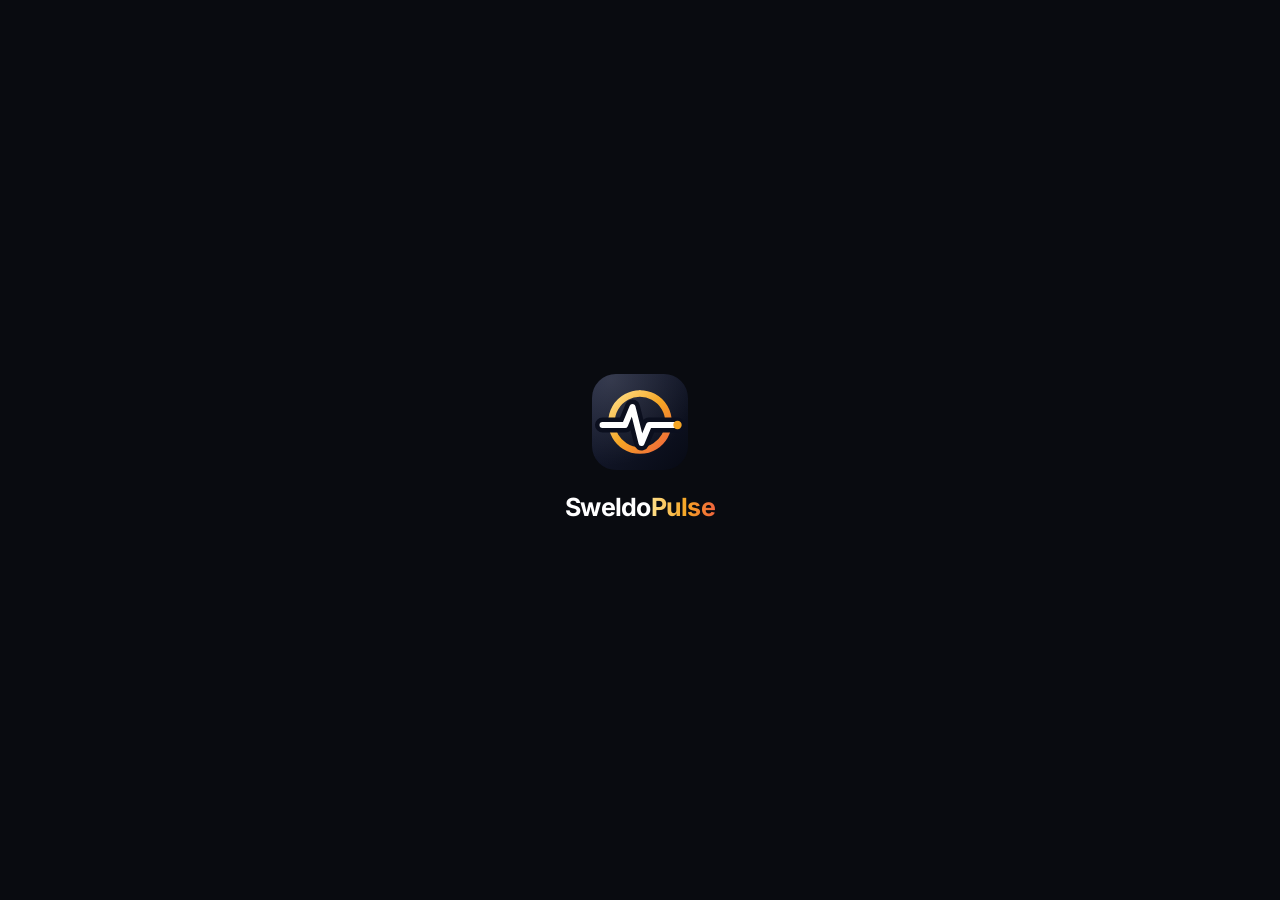
==== commit a07dbb84: "v2.7.1: banking & trading UI redesign, unified Payroll/Side Gigs cards, Surface/Obsidian/Tinted fini" ====
--- a/index.html
+++ b/index.html
@@ -3,7 +3,7 @@
 <head>
 <meta charset="UTF-8">
 <meta name="viewport" content="width=device-width, initial-scale=1.0, viewport-fit=cover">
-<meta name="theme-color" content="#F6F7FB" id="meta-theme">
+<meta name="theme-color" content="#F4F5F8" id="meta-theme">
 <meta name="mobile-web-app-capable" content="yes">
 <meta name="apple-mobile-web-app-capable" content="yes">
 <title>SweldoPulse — Salary &amp; Shift Tracker</title>
@@ -18,11 +18,12 @@
  var m=s.themeMode||(raw?(s.darkMode?'dark':'light'):'system');
  var dark=m==='dark'||m==='amoled'||(m==='system'&&window.matchMedia&&matchMedia('(prefers-color-scheme: dark)').matches);
  if(dark)d.classList.add('dark');if(m==='amoled')d.classList.add('amoled');
+ var cs=s.cardStyle||'surface';if(cs==='obsidian')d.classList.add('card-obsidian');else if(cs==='tinted')d.classList.add('card-tinted');
  var lm=s.liteMode||'auto',low=false;
  try{if(window.AndroidBridge&&AndroidBridge.isLowRamDevice&&AndroidBridge.isLowRamDevice())low=true;}catch(e){}
  if(!low&&((navigator.deviceMemory&&navigator.deviceMemory<=4)||(navigator.hardwareConcurrency&&navigator.hardwareConcurrency<=4)))low=true;
  if(lm==='on'||(lm==='auto'&&low))d.classList.add('lite');
- if(window.AndroidBridge&&AndroidBridge.setSystemBars){AndroidBridge.setSystemBars(m==='amoled'?'#000000':(dark?'#090D16':'#F6F7FB'),dark);}
+ if(window.AndroidBridge&&AndroidBridge.setSystemBars){AndroidBridge.setSystemBars(m==='amoled'?'#000000':(dark?'#0B0D12':'#F4F5F8'),dark);}
 }catch(e){}
 if(window.AndroidBridge){
  window.Notification=function(t,o){AndroidBridge.notify(t,(o&&o.body)||"")};
@@ -38,7 +39,8 @@
 <linearGradient id="spTile" x1="0" y1="0" x2="1" y2="1"><stop offset="0" stop-color="#1A2038"/><stop offset="1" stop-color="#070A14"/></linearGradient>
 <linearGradient id="spGold" x1="0" y1="0" x2="1" y2="1"><stop offset="0" stop-color="#FFE08A"/><stop offset=".5" stop-color="#F5A524"/><stop offset="1" stop-color="#F0643C"/></linearGradient>
 <radialGradient id="spGloss" cx=".2" cy=".05" r=".9"><stop offset="0" stop-color="#fff" stop-opacity=".13"/><stop offset="1" stop-color="#fff" stop-opacity="0"/></radialGradient>
-<linearGradient id="sparkG" x1="0" y1="0" x2="0" y2="1"><stop offset="0" stop-color="#fff" stop-opacity=".32"/><stop offset="1" stop-color="#fff" stop-opacity="0"/></linearGradient>
+<linearGradient id="sparkG" x1="0" y1="0" x2="0" y2="1"><stop offset="0" style="stop-color:var(--chart-line)" stop-opacity=".22"/><stop offset="1" style="stop-color:var(--chart-line)" stop-opacity="0"/></linearGradient>
+<linearGradient id="sparkGTint" x1="0" y1="0" x2="0" y2="1"><stop offset="0" stop-color="#fff" stop-opacity=".26"/><stop offset="1" stop-color="#fff" stop-opacity="0"/></linearGradient>
 <symbol id="i-home" viewBox="0 0 24 24"><path d="M3 10.5 12 3l9 7.5V20a1 1 0 0 1-1 1h-5v-6H9v6H4a1 1 0 0 1-1-1z"/></symbol>
 <symbol id="i-clock" viewBox="0 0 24 24"><circle cx="12" cy="12" r="9"/><path d="M12 7v5l3 2"/></symbol>
 <symbol id="i-plus" viewBox="0 0 24 24"><path d="M12 5v14M5 12h14"/></symbol>
@@ -127,7 +129,7 @@
       <button type="button" class="sb-it press" id="sb-settings" onclick="go('settings')"><svg class="ic sm"><use href="#i-sliders"/></svg>Settings</button>
     </nav>
     <div class="sb-foot">
-      <span class="num" id="sb-ver">v2.7.0</span>
+      <span class="num" id="sb-ver">v2.7.1</span>
       <button type="button" class="link" style="padding:2px 4px;font-size:11.5px" onclick="showWhatsNew()">What's new</button>
     </div>
   </aside>
@@ -156,42 +158,44 @@
       </div>
 
       <div class="wallet-wrap">
+        <div class="acct-tabs" id="wallet-dots" role="tablist" aria-label="Accounts">
+          <button type="button" class="acct-tab on press" data-wi="0" onclick="slideWallet(0)"><span>Payroll</span><b class="num" id="wt-pay-amt">₱0</b></button>
+          <button type="button" class="acct-tab press" data-wi="1" onclick="slideWallet(1)"><span>Side gigs <em style="font-style:normal;opacity:.7" id="wd-gig-cnt"></em></span><b class="num" id="wt-gig-amt">₱0</b></button>
+        </div>
         <div class="wallet-carousel" id="wallet-carousel" onscroll="onWalletScroll()">
           <div class="wallet wallet-slide press" id="hero" onclick="go('deductions')">
             <div class="w-top">
-              <div class="w-lbl"><span class="w-live" id="w-live"></span><span id="w-label">2nd cutoff</span></div>
-              <div class="row" style="gap:6px"><button type="button" class="w-eye" id="eye-btn" onclick="event.stopPropagation();toggleHide()" aria-label="Show or hide amounts"><svg class="ic" id="eye-ic"><use href="#i-eye"/></svg></button></div>
+              <div class="w-lbl"><span class="w-live" id="w-live"></span><span id="w-label">Main payroll · 2nd cutoff</span></div>
+              <div class="row" style="gap:6px"><button type="button" class="w-action" onclick="event.stopPropagation();go('deductions')">Payslip ›</button><button type="button" class="w-eye" id="eye-btn" onclick="event.stopPropagation();toggleHide()" aria-label="Show or hide amounts"><svg class="ic" id="eye-ic"><use href="#i-eye"/></svg></button></div>
             </div>
             <div class="w-main">
-              <div style="min-width:0"><div class="w-amt" id="hero-amt"><span class="cur">₱</span><span class="int" id="amt-int">0</span><span class="dec" id="amt-dec">.00</span></div>
-              <div class="w-sub" id="w-sub"></div></div>
+              <div style="min-width:0">
+                <div class="w-amt" id="hero-amt"><span class="cur">₱</span><span class="int" id="amt-int">0</span><span class="dec" id="amt-dec">.00</span></div>
+                <div class="w-meta-row"><span class="w-delta num hidden" id="w-delta"></span><span class="w-sub" id="w-sub"></span></div>
+              </div>
               <div class="ring" id="ring" title="Cutoff progress"><svg viewBox="0 0 40 40"><circle class="tr" cx="20" cy="20" r="16"/><circle class="pg" id="ring-pg" cx="20" cy="20" r="16"/></svg><div class="tx"><b id="ring-n">0</b><small id="ring-u">days</small></div></div>
             </div>
-            <svg class="spark" id="spark" viewBox="0 0 300 40" aria-hidden="true"></svg>
+            <svg class="spark" id="spark" viewBox="0 0 300 38" aria-hidden="true"></svg>
             <div class="w-goal hidden" id="w-goal" onclick="event.stopPropagation();openGoalSettings()" title="Tap to edit pay goal"><span id="g-txt"></span><span class="gb"><i id="g-fill"></i></span></div>
             <div class="w-strip"><div><span>Gross</span><b class="num" id="ws-g">₱0.00</b></div><div><span>Deductions</span><b class="num" id="ws-d">₱0.00</b></div><div><span>Hours</span><b class="num" id="ws-h">0h</b></div></div>
           </div>
 
-          <div class="wallet wallet-slide gig-wallet press" id="hero-gig" onclick="openGigsFromCard()">
+          <div class="wallet wallet-slide press" id="hero-gig" onclick="openGigsFromCard()">
             <div class="w-top">
-              <div class="w-lbl"><svg class="ic xs"><use href="#i-brief"/></svg><span id="wg-label">Side gigs</span></div>
-              <div class="row" style="gap:6px"><button type="button" class="w-gig-add" onclick="event.stopPropagation();openGig()">+ Add gig</button><button type="button" class="w-eye" id="eye-btn-gig" onclick="event.stopPropagation();toggleHide()" aria-label="Show or hide amounts"><svg class="ic" id="eye-ic-gig"><use href="#i-eye"/></svg></button></div>
+              <div class="w-lbl"><svg class="ic xs"><use href="#i-brief"/></svg><span id="wg-label">Side gigs · Extra income</span></div>
+              <div class="row" style="gap:6px"><button type="button" class="w-action" onclick="event.stopPropagation();openGig()">+ Add gig</button><button type="button" class="w-eye" id="eye-btn-gig" onclick="event.stopPropagation();toggleHide()" aria-label="Show or hide amounts"><svg class="ic" id="eye-ic-gig"><use href="#i-eye"/></svg></button></div>
             </div>
             <div class="w-main">
-              <div style="min-width:0"><div class="w-amt" id="hero-gig-amt"><span class="cur">₱</span><span class="int" id="gamt-int">0</span><span class="dec" id="gamt-dec">.00</span></div>
-              <div class="w-sub" id="wg-sub">Paid side gigs this cutoff</div></div>
+              <div style="min-width:0">
+                <div class="w-amt" id="hero-gig-amt"><span class="cur">₱</span><span class="int" id="gamt-int">0</span><span class="dec" id="gamt-dec">.00</span></div>
+                <div class="w-meta-row"><span class="w-delta num hidden" id="wg-delta"></span><span class="w-sub" id="wg-sub">Paid side gigs this cutoff</span></div>
+              </div>
               <div class="ring" title="Side gigs count"><svg viewBox="0 0 40 40"><circle class="tr" cx="20" cy="20" r="16"/><circle class="pg" id="gig-ring-pg" cx="20" cy="20" r="16"/></svg><div class="tx"><b id="gig-ring-n">0</b><small id="gig-ring-u">gigs</small></div></div>
             </div>
-            <div style="margin-top:8px">
-              <div class="wg-bar"><i id="wg-bar-paid" style="width:0%"></i><i class="pend" id="wg-bar-pend" style="width:0%"></i></div>
-              <p class="w-sub num" id="wg-total-line" style="margin-top:6px">Combined total for budget: ₱0.00</p>
-            </div>
-            <div class="w-strip"><div><span>Paid</span><b class="num" id="wgs-paid">₱0.00</b></div><div><span>Pending</span><b class="num" id="wgs-pend">₱0.00</b></div><div><span>All gigs</span><b class="num" id="wgs-tot">₱0.00</b></div></div>
-          </div>
-        </div>
-        <div class="wallet-dots" id="wallet-dots">
-          <button type="button" class="w-dot on press" data-wi="0" onclick="slideWallet(0)">Payroll</button>
-          <button type="button" class="w-dot gig press" data-wi="1" onclick="slideWallet(1)">Side gigs <span class="num" id="wd-gig-cnt"></span></button>
+            <svg class="spark" id="gig-spark" viewBox="0 0 300 38" aria-hidden="true"></svg>
+            <div class="wg-bar"><i id="wg-bar-paid" style="width:0%"></i><i class="pend" id="wg-bar-pend" style="width:0%"></i></div>
+            <div class="w-strip"><div><span>Paid</span><b class="num" id="wgs-paid">₱0.00</b></div><div><span>Pending</span><b class="num" id="wgs-pend">₱0.00</b></div><div><span>Budget pool</span><b class="num" id="wgs-tot">₱0.00</b></div></div>
+          </div>
         </div>
       </div>
 
@@ -575,8 +579,10 @@
       <div class="card">
         <div class="card-h" style="margin-bottom:12px"><p class="card-t">Appearance</p></div>
         <div class="seg" id="theme-seg"><button type="button" data-m="system" onclick="setThemeMode('system',this)">System</button><button type="button" data-m="light" onclick="setThemeMode('light',this)">Light</button><button type="button" data-m="dark" onclick="setThemeMode('dark',this)">Dark</button><button type="button" data-m="amoled" onclick="setThemeMode('amoled',this)">Black</button></div>
-        <p class="lbl" style="margin:14px 0 8px">Deep colors</p>
-        <div class="sw-row"><button type="button" class="theme-sw" data-theme="midnight" onclick="setAccent('midnight')" aria-label="Midnight" title="Midnight" style="background:#1E3A8A;color:#1E3A8A"></button><button type="button" class="theme-sw" data-theme="forest" onclick="setAccent('forest')" aria-label="Forest" title="Forest" style="background:#166534;color:#166534"></button><button type="button" class="theme-sw" data-theme="graphite" onclick="setAccent('graphite')" aria-label="Graphite" title="Graphite" style="background:#1F2937;color:#1F2937"></button><button type="button" class="theme-sw" data-theme="wine" onclick="setAccent('wine')" aria-label="Wine" title="Wine" style="background:#881337;color:#881337"></button><button type="button" class="theme-sw" data-theme="teal" onclick="setAccent('teal')" aria-label="Deep teal" title="Deep teal" style="background:#115E59;color:#115E59"></button><button type="button" class="theme-sw" data-theme="plum" onclick="setAccent('plum')" aria-label="Plum" title="Plum" style="background:#581C87;color:#581C87"></button></div>
+        <p class="lbl" style="margin:14px 0 6px">Balance card finish</p>
+        <div class="seg" id="card-style-seg"><button type="button" data-cs="surface" onclick="setCardStyle('surface')">Surface</button><button type="button" data-cs="obsidian" onclick="setCardStyle('obsidian')">Obsidian</button><button type="button" data-cs="tinted" onclick="setCardStyle('tinted')">Tinted</button></div>
+        <p class="lbl" style="margin:14px 0 8px">Fintech &amp; deep accents</p>
+        <div class="sw-row"><button type="button" class="theme-sw" data-theme="mono" onclick="setAccent('mono')" aria-label="Monochrome" title="Monochrome (Black &amp; White)" style="background:linear-gradient(135deg,#0F172A 50%,#F8FAFC 50%);color:#0F172A"></button><button type="button" class="theme-sw" data-theme="midnight" onclick="setAccent('midnight')" aria-label="Midnight" title="Midnight" style="background:#1E3A8A;color:#1E3A8A"></button><button type="button" class="theme-sw" data-theme="forest" onclick="setAccent('forest')" aria-label="Forest" title="Forest" style="background:#166534;color:#166534"></button><button type="button" class="theme-sw" data-theme="graphite" onclick="setAccent('graphite')" aria-label="Graphite" title="Graphite" style="background:#1F2937;color:#1F2937"></button><button type="button" class="theme-sw" data-theme="wine" onclick="setAccent('wine')" aria-label="Wine" title="Wine" style="background:#881337;color:#881337"></button><button type="button" class="theme-sw" data-theme="teal" onclick="setAccent('teal')" aria-label="Deep teal" title="Deep teal" style="background:#115E59;color:#115E59"></button><button type="button" class="theme-sw" data-theme="plum" onclick="setAccent('plum')" aria-label="Plum" title="Plum" style="background:#581C87;color:#581C87"></button></div>
         <p class="lbl" style="margin:12px 0 8px">Vibrant colors</p>
         <div class="sw-row"><button type="button" class="theme-sw" data-theme="indigo" onclick="setAccent('indigo')" aria-label="Indigo" title="Indigo" style="background:#4F46E5;color:#4F46E5"></button><button type="button" class="theme-sw" data-theme="purple" onclick="setAccent('purple')" aria-label="Purple" title="Purple" style="background:#9333EA;color:#9333EA"></button><button type="button" class="theme-sw" data-theme="rose" onclick="setAccent('rose')" aria-label="Rose" title="Rose" style="background:#E11D48;color:#E11D48"></button><button type="button" class="theme-sw" data-theme="amber" onclick="setAccent('amber')" aria-label="Amber" title="Amber" style="background:#D97706;color:#D97706"></button><button type="button" class="theme-sw" data-theme="emerald" onclick="setAccent('emerald')" aria-label="Emerald" title="Emerald" style="background:#059669;color:#059669"></button></div>
         <div class="divider" style="margin:12px 0"></div>
@@ -611,7 +617,7 @@
 
       <p class="sec-lbl">App &amp; Updates</p>
       <div class="card">
-        <div class="row between"><div class="row"><div class="hdr-logo" style="width:34px;height:34px"><svg viewBox="0 0 64 64" role="img" aria-label="SweldoPulse" style="width:100%;height:100%;display:block"><rect width="64" height="64" rx="16" fill="url(#spTile)"/><rect width="64" height="64" rx="16" fill="url(#spGloss)"/><path pathLength="1" d="M32 13A19 19 0 1 1 31.99 13" fill="none" stroke="url(#spGold)" stroke-width="4.4" stroke-linecap="round"/><path pathLength="1" d="M7 34H22L27 22L33 46L38 34H57" fill="none" stroke="#0B0F1E" stroke-width="10" stroke-linecap="round" stroke-linejoin="round"/><path pathLength="1" d="M7 34H22L27 22L33 46L38 34H57" fill="none" stroke="#fff" stroke-width="4" stroke-linecap="round" stroke-linejoin="round"/><circle cx="57" cy="34" r="2.8" fill="#F5A524"/></svg></div><div><p class="card-t">SweldoPulse</p><p class="card-s num" id="ver-label">Version 2.7.0</p></div></div><span class="chip mute" id="upd-badge">Ready</span></div>
+        <div class="row between"><div class="row"><div class="hdr-logo" style="width:34px;height:34px"><svg viewBox="0 0 64 64" role="img" aria-label="SweldoPulse" style="width:100%;height:100%;display:block"><rect width="64" height="64" rx="16" fill="url(#spTile)"/><rect width="64" height="64" rx="16" fill="url(#spGloss)"/><path pathLength="1" d="M32 13A19 19 0 1 1 31.99 13" fill="none" stroke="url(#spGold)" stroke-width="4.4" stroke-linecap="round"/><path pathLength="1" d="M7 34H22L27 22L33 46L38 34H57" fill="none" stroke="#0B0F1E" stroke-width="10" stroke-linecap="round" stroke-linejoin="round"/><path pathLength="1" d="M7 34H22L27 22L33 46L38 34H57" fill="none" stroke="#fff" stroke-width="4" stroke-linecap="round" stroke-linejoin="round"/><circle cx="57" cy="34" r="2.8" fill="#F5A524"/></svg></div><div><p class="card-t">SweldoPulse</p><p class="card-s num" id="ver-label">Version 2.7.1</p></div></div><span class="chip mute" id="upd-badge">Ready</span></div>
         <div id="upd-box" class="hidden" style="margin-top:12px">
           <div class="row between"><b id="upd-title">Update</b><span class="muted num" id="upd-size" style="font-size:12px"></span></div>
           <p class="note" id="upd-notes" style="margin:4px 0 10px"></p>
@@ -887,7 +893,7 @@
 
 <div id="whatsnew-sheet" class="scrim" onclick="if(event.target===this)closeSheet('whatsnew-sheet')">
   <div class="sheet"><div class="grab"></div>
-    <div class="sheet-h"><div><h2 class="sheet-t">What's new in <span id="wn-ver">2.7</span></h2><p class="card-s" id="wn-sub">Faster, responsive &amp; built for every PH worker</p></div><button type="button" class="icon-btn press" onclick="closeSheet('whatsnew-sheet')" aria-label="Close"><svg class="ic"><use href="#i-x"/></svg></button></div>
+    <div class="sheet-h"><div><h2 class="sheet-t">What's new in <span id="wn-ver">2.7.1</span></h2><p class="card-s" id="wn-sub">Faster, responsive &amp; built for every PH worker</p></div><button type="button" class="icon-btn press" onclick="closeSheet('whatsnew-sheet')" aria-label="Close"><svg class="ic"><use href="#i-x"/></svg></button></div>
     <div class="stack" id="wn-list" style="gap:11px;font-size:13.5px"></div>
     <div class="grid2" style="margin-top:16px">
       <button type="button" class="btn soft press" onclick="closeSheet('whatsnew-sheet');setTimeout(()=>startTour(),180)">Quick tour</button>
--- a/app.css
+++ b/app.css
@@ -4,27 +4,28 @@
 @font-face{font-family:'Inter';font-style:normal;font-weight:700;font-display:swap;src:url(fonts/inter-latin-700-normal.woff2) format('woff2')}
 
 :root{
-  --accent:#4F46E5;--accent-hover:#4338CA;--accent-soft:#EEF2FF;--accent-soft-border:#C7D2FE;--accent-text:#4338CA;--accent-glow:rgba(79,70,229,.22);
-  --w-g1:#6B63F0;--w-g2:#4F46E5;--w-g3:#221D73;--lock-glow:rgba(79,70,229,.18);
-  --bg:#F6F7FB;--card:#FFFFFF;--subtle:#F1F4F9;--line:#E5E9F0;
-  --t1:#0F172A;--t2:#475569;--t3:#8190A5;
-  --ok:#059669;--ok-soft:rgba(5,150,105,.12);--bad:#E11D48;--bad-soft:rgba(225,29,72,.10);--warn:#D97706;--warn-soft:rgba(217,119,6,.12);
-  --nav:rgba(255,255,255,.97);--shadow:0 1px 2px rgba(15,23,42,.04),0 6px 20px -8px rgba(15,23,42,.08);
-  --r-lg:20px;--r-md:15px;--r-sm:12px;
+  --accent:#4F46E5;--accent-hover:#4338CA;--accent-soft:#EEF2FF;--accent-soft-border:#C7D2FE;--accent-text:#4338CA;--accent-glow:rgba(79,70,229,.16);
+  --btn-primary-fg:#FFFFFF;--chart-line:#4F46E5;--chart-fill:rgba(79,70,229,.14);
+  --w-g1:#1E2448;--w-g2:#151B36;--w-g3:#0E1226;--lock-glow:rgba(15,23,42,.06);
+  --bg:#F4F5F8;--card:#FFFFFF;--subtle:#EEF0F5;--line:#E2E6EE;
+  --t1:#0B0F19;--t2:#475569;--t3:#7C889B;
+  --ok:#059669;--ok-soft:rgba(5,150,105,.11);--bad:#DC2626;--bad-soft:rgba(220,38,38,.10);--warn:#D97706;--warn-soft:rgba(217,119,6,.12);
+  --nav:rgba(255,255,255,.97);--shadow:0 1px 2px rgba(15,23,42,.04);
+  --r-lg:18px;--r-md:14px;--r-sm:11px;
   --ease:cubic-bezier(.22,1,.36,1);--ease-sheet:cubic-bezier(.32,.72,0,1);
   --safe-b:env(safe-area-inset-bottom,0px);--safe-t:env(safe-area-inset-top,0px);
   color-scheme:light;
 }
 html.dark{
-  --bg:#090D16;--card:#121A29;--subtle:#1A2438;--line:#243049;--t1:#F4F7FB;--t2:#C3CCDA;--t3:#7C8AA3;--nav:rgba(14,20,33,.97);
-  --shadow:0 1px 2px rgba(0,0,0,.25),0 8px 24px -10px rgba(0,0,0,.5);
-  --ok:#34D399;--ok-soft:rgba(52,211,153,.14);--bad:#FB7185;--bad-soft:rgba(251,113,133,.14);--warn:#FBBF24;--warn-soft:rgba(251,191,36,.14);
+  --bg:#0B0D12;--card:#12151E;--subtle:#191E2A;--line:#232938;--t1:#F5F7FA;--t2:#B6C0D0;--t3:#76839A;--nav:rgba(15,18,26,.97);
+  --shadow:0 1px 2px rgba(0,0,0,.22);
+  --ok:#10B981;--ok-soft:rgba(16,185,129,.14);--bad:#F43F5E;--bad-soft:rgba(244,63,94,.14);--warn:#F59E0B;--warn-soft:rgba(245,158,11,.14);
   color-scheme:dark;
 }
-html.amoled{--bg:#000;--card:#0B0B10;--subtle:#15151D;--line:#1E1E2A;--nav:rgba(0,0,0,.98)}
+html.amoled{--bg:#000000;--card:#0B0C10;--subtle:#14161D;--line:#1E222D;--nav:rgba(0,0,0,.98)}
 
 *{box-sizing:border-box;-webkit-tap-highlight-color:transparent;margin:0}
-html,body{background:var(--bg);color:var(--t1);font-family:Inter,-apple-system,BlinkMacSystemFont,'Segoe UI',Roboto,sans-serif;font-size:13.5px;line-height:1.4;-webkit-text-size-adjust:100%;touch-action:manipulation;overscroll-behavior-y:none}
+html,body{background:var(--bg);color:var(--t1);font-family:Inter,-apple-system,BlinkMacSystemFont,'Segoe UI',Roboto,sans-serif;font-size:13.5px;line-height:1.42;-webkit-text-size-adjust:100%;touch-action:manipulation;overscroll-behavior-y:none}
 body{min-height:100dvh}
 button,select,input,textarea{font:inherit;color:inherit}
 button{background:none;border:0;cursor:pointer;padding:0}
@@ -33,46 +34,46 @@
 a.btn{text-decoration:none}
 .hidden{display:none!important}
 .num{font-variant-numeric:tabular-nums}
-.ic{width:20px;height:20px;fill:none;stroke:currentColor;stroke-width:2;stroke-linecap:round;stroke-linejoin:round;flex:none;pointer-events:none}
+.ic{width:20px;height:20px;fill:none;stroke:currentColor;stroke-width:1.9;stroke-linecap:round;stroke-linejoin:round;flex:none;pointer-events:none}
 .ic.sm{width:16px;height:16px}.ic.xs{width:14px;height:14px}
 .press{transition:transform .12s var(--ease),opacity .12s linear}
-.press:active{transform:scale(.97)}
-
-/* ---------- Lock Screen (no color-mix, WebView API 23+ safe) ---------- */
+.press:active{transform:scale(.98)}
+
+/* ---------- Lock Screen (Clean Fintech, zero color-mix) ---------- */
 html.locked #app,html.locked #sp-splash,html.locked #toast{visibility:hidden}
-#sp-lock{position:fixed;inset:0;z-index:300;display:none;flex-direction:column;align-items:center;justify-content:center;gap:14px;color:var(--t1);padding:calc(20px + var(--safe-t)) 24px calc(20px + var(--safe-b));overflow-y:auto;background:radial-gradient(95% 58% at 50% 14%,var(--lock-glow) 0%,var(--bg) 68%)}
+#sp-lock{position:fixed;inset:0;z-index:300;display:none;flex-direction:column;align-items:center;justify-content:center;gap:14px;color:var(--t1);padding:calc(20px + var(--safe-t)) 24px calc(20px + var(--safe-b));overflow-y:auto;background:radial-gradient(90% 52% at 50% 10%,var(--lock-glow) 0%,var(--bg) 68%)}
 html.locked #sp-lock,html.pin-open #sp-lock{display:flex}
 #sp-veil{position:fixed;inset:0;z-index:290;display:none;background:var(--bg)}
 html.veil #sp-veil{display:block}
 .lock-card{width:100%;max-width:340px;display:flex;flex-direction:column;align-items:center;gap:12px}
-.lock-ring{padding:5px;border-radius:22px;background:var(--accent-soft);border:1px solid var(--accent-soft-border);box-shadow:0 14px 32px -12px var(--accent-glow)}
-.lock-logo{width:58px;height:58px;border-radius:16px;overflow:hidden;display:block}
-.lock-pill{display:inline-flex;align-items:center;gap:5px;height:24px;padding:0 11px;border-radius:99px;font-size:11px;font-weight:700;letter-spacing:.02em;background:var(--accent-soft);color:var(--accent-text);border:1px solid var(--accent-soft-border)}
-.lock-len{display:flex;padding:3px;border-radius:12px;background:var(--subtle);border:1px solid var(--line);gap:2px;width:190px}
-.lock-len button{flex:1;height:28px;border-radius:9px;font-size:11.5px;font-weight:700;color:var(--t3)}
-.lock-len button.on{background:var(--card);color:var(--t1);box-shadow:0 1px 4px rgba(15,23,42,.15)}
+.lock-ring{padding:5px;border-radius:20px;background:var(--card);border:1px solid var(--line)}
+.lock-logo{width:56px;height:56px;border-radius:15px;overflow:hidden;display:block}
+.lock-pill{display:inline-flex;align-items:center;gap:5px;height:24px;padding:0 11px;border-radius:99px;font-size:11px;font-weight:700;letter-spacing:.02em;background:var(--subtle);color:var(--t2);border:1px solid var(--line)}
+.lock-len{display:flex;padding:3px;border-radius:11px;background:var(--subtle);border:1px solid var(--line);gap:2px;width:190px}
+.lock-len button{flex:1;height:28px;border-radius:8px;font-size:11.5px;font-weight:700;color:var(--t3)}
+.lock-len button.on{background:var(--card);color:var(--t1);border:1px solid var(--line)}
 .pin-dots{display:flex;gap:14px;margin:4px 0 6px;min-height:16px;align-items:center}
-.pin-dot{width:13px;height:13px;border-radius:99px;border:2px solid var(--line);background:transparent;transition:transform .16s var(--ease),background-color .14s,border-color .14s}
-.pin-dot.f{background:var(--accent);border-color:var(--accent);transform:scale(1.22);box-shadow:0 0 10px var(--accent-glow)}
+.pin-dot{width:12px;height:12px;border-radius:99px;border:1.8px solid var(--line);background:transparent;transition:transform .16s var(--ease),background-color .14s,border-color .14s}
+.pin-dot.f{background:var(--accent);border-color:var(--accent);transform:scale(1.2)}
 .pin-pad{display:grid;grid-template-columns:repeat(3,72px);gap:12px}
-.pin-key{width:72px;height:72px;border-radius:99px;background:var(--card);border:1px solid var(--line);font-size:24px;font-weight:600;color:var(--t1);display:flex;flex-direction:column;align-items:center;justify-content:center;line-height:1;box-shadow:var(--shadow);transition:transform .1s var(--ease),background-color .12s,border-color .12s}
+.pin-key{width:72px;height:72px;border-radius:99px;background:var(--card);border:1px solid var(--line);font-size:24px;font-weight:600;color:var(--t1);display:flex;flex-direction:column;align-items:center;justify-content:center;line-height:1;transition:transform .1s var(--ease),background-color .12s,border-color .12s}
 .pin-key small{font-size:8.5px;font-weight:700;letter-spacing:.08em;color:var(--t3);margin-top:3px}
-.pin-key.util{background:var(--subtle);border-color:transparent;box-shadow:none;color:var(--t2)}
-.pin-key:active{transform:scale(.9);background:var(--accent);border-color:var(--accent);color:#fff}
-.pin-key:active small{color:rgba(255,255,255,.78)}
-.lock-fp-pill{display:inline-flex;align-items:center;gap:7px;height:36px;padding:0 14px;border-radius:99px;background:var(--accent-soft);border:1px solid var(--accent-soft-border);color:var(--accent-text);font-size:12.5px;font-weight:700;margin-top:2px}
+.pin-key.util{background:var(--subtle);border-color:transparent;color:var(--t2)}
+.pin-key:active{transform:scale(.92);background:var(--accent);border-color:var(--accent);color:var(--btn-primary-fg)}
+.pin-key:active small{color:var(--btn-primary-fg);opacity:.78}
+.lock-fp-pill{display:inline-flex;align-items:center;gap:7px;height:36px;padding:0 14px;border-radius:99px;background:var(--card);border:1px solid var(--line);color:var(--t1);font-size:12.5px;font-weight:600;margin-top:2px}
 @keyframes shake{20%,60%{transform:translateX(-9px)}40%,80%{transform:translateX(9px)}}
 .shake{animation:shake .36s}
 
 /* ---------- Splash ---------- */
-#sp-splash{position:fixed;inset:0;z-index:200;display:flex;flex-direction:column;align-items:center;justify-content:center;gap:22px;background:radial-gradient(120% 80% at 50% 36%,#1D1A2E 0%,#07090F 64%);transition:opacity .32s ease,visibility .32s}
+#sp-splash{position:fixed;inset:0;z-index:200;display:flex;flex-direction:column;align-items:center;justify-content:center;gap:20px;background:#090B10;transition:opacity .32s ease,visibility .32s}
 #sp-splash.out{opacity:0;visibility:hidden}
-.sp-tile{width:100px;height:100px;filter:drop-shadow(0 18px 36px rgba(245,165,36,.26));animation:spTile .5s var(--ease) both}
-@keyframes spTile{from{opacity:0;transform:scale(.86) translateY(6px)}}
-.sp-a,.sp-b,.sp-k{stroke-dasharray:1;animation:spDraw .55s cubic-bezier(.65,0,.35,1) both}
-.sp-a{animation-delay:.08s}.sp-b,.sp-k{animation-delay:.35s}
+.sp-tile{width:96px;height:96px;animation:spTile .45s var(--ease) both}
+@keyframes spTile{from{opacity:0;transform:scale(.88) translateY(6px)}}
+.sp-a,.sp-b,.sp-k{stroke-dasharray:1;animation:spDraw .52s cubic-bezier(.65,0,.35,1) both}
+.sp-a{animation-delay:.08s}.sp-b,.sp-k{animation-delay:.32s}
 @keyframes spDraw{from{stroke-dashoffset:1;opacity:0}2%{opacity:1}to{stroke-dashoffset:0}}
-.sp-word{font-size:26px;font-weight:700;letter-spacing:-.03em;color:#fff;animation:spWord .45s var(--ease) .35s both}
+.sp-word{font-size:25px;font-weight:700;letter-spacing:-.03em;color:#fff;animation:spWord .42s var(--ease) .32s both}
 .sp-word span{background:linear-gradient(90deg,#FFE08A,#F5A524 55%,#F0643C);-webkit-background-clip:text;background-clip:text;color:transparent}
 @keyframes spWord{from{opacity:0;transform:translateY(8px)}}
 
@@ -82,32 +83,32 @@
 .app-shell{flex:1;min-width:0;display:flex;flex-direction:column}
 .hdr{position:sticky;top:0;z-index:20;display:flex;align-items:center;justify-content:space-between;gap:12px;padding:calc(8px + var(--safe-t)) 16px 8px;background:var(--bg)}
 .hdr-l{display:flex;align-items:center;gap:10px;min-width:0}
-.hdr-logo{width:34px;height:34px;border-radius:10px;overflow:hidden;flex:none;box-shadow:0 4px 14px var(--accent-glow)}
+.hdr-logo{width:34px;height:34px;border-radius:10px;overflow:hidden;flex:none;border:1px solid var(--line)}
 .hdr-logo svg{width:100%;height:100%;display:block}
 .hdr-sub{font-size:10.5px;font-weight:500;color:var(--t3);line-height:1.2}
-.hdr-title{font-size:17px;font-weight:700;letter-spacing:-.02em;line-height:1.2}
-.icon-btn{width:36px;height:36px;border-radius:99px;background:var(--card);border:1px solid var(--line);display:flex;align-items:center;justify-content:center;color:var(--t2);flex:none}
+.hdr-title{font-size:17px;font-weight:700;letter-spacing:-.025em;line-height:1.2}
+.icon-btn{width:36px;height:36px;border-radius:11px;background:var(--card);border:1px solid var(--line);display:flex;align-items:center;justify-content:center;color:var(--t2);flex:none}
 .icon-btn.on{background:var(--accent-soft);border-color:var(--accent-soft-border);color:var(--accent-text)}
-main{--pad:14px;flex:1;padding:4px var(--pad) calc(92px + var(--safe-b))}
+main{--pad:14px;flex:1;padding:4px var(--pad) calc(84px + var(--safe-b))}
 .view{display:none;contain:layout style}
-.view.active{display:flex;flex-direction:column;gap:12px;animation:viewIn .22s var(--ease) both}
+.view.active{display:flex;flex-direction:column;gap:12px;animation:viewIn .2s var(--ease) both}
 .view.fwd{animation-name:viewFwd}.view.back{animation-name:viewBack}
-@keyframes viewIn{from{opacity:0;transform:translate3d(0,8px,0)}}
-@keyframes viewFwd{from{opacity:0;transform:translate3d(14px,0,0)}}
-@keyframes viewBack{from{opacity:0;transform:translate3d(-14px,0,0)}}
+@keyframes viewIn{from{opacity:0;transform:translate3d(0,6px,0)}}
+@keyframes viewFwd{from{opacity:0;transform:translate3d(12px,0,0)}}
+@keyframes viewBack{from{opacity:0;transform:translate3d(-12px,0,0)}}
 .desk-grid,.desk-col{display:flex;flex-direction:column;gap:12px;min-width:0}
 
 /* ---------- Cards, Typography & Controls ---------- */
 .card{background:var(--card);border:1px solid var(--line);border-radius:var(--r-lg);padding:14px;box-shadow:var(--shadow)}
 .card.flat{box-shadow:none}
 .card-h{display:flex;align-items:center;justify-content:space-between;gap:10px;margin-bottom:12px}
-.card-t{font-size:14px;font-weight:700;letter-spacing:-.01em}
+.card-t{font-size:14px;font-weight:700;letter-spacing:-.015em}
 .card-s{font-size:11.5px;color:var(--t3);margin-top:2px}
 .lbl{font-size:12px;font-weight:600;color:var(--t3);display:block;margin-bottom:6px}
-.eyebrow{font-size:11px;font-weight:700;letter-spacing:.06em;text-transform:uppercase;color:var(--t3)}
-.sec-lbl{font-size:11px;font-weight:700;letter-spacing:.07em;text-transform:uppercase;color:var(--t3);padding:4px 4px 0}
+.eyebrow{font-size:10.5px;font-weight:700;letter-spacing:.06em;text-transform:uppercase;color:var(--t3)}
+.sec-lbl{font-size:10.5px;font-weight:700;letter-spacing:.07em;text-transform:uppercase;color:var(--t3);padding:4px 4px 0}
 .sec-lbl:first-child{padding-top:0}
-.chip{display:inline-flex;align-items:center;gap:5px;height:26px;padding:0 10px;border-radius:99px;font-size:11.5px;font-weight:700;background:var(--accent-soft);color:var(--accent-text);white-space:nowrap}
+.chip{display:inline-flex;align-items:center;gap:5px;height:24px;padding:0 9px;border-radius:8px;font-size:11px;font-weight:700;background:var(--accent-soft);color:var(--accent-text);white-space:nowrap}
 .chip.ok{background:var(--ok-soft);color:var(--ok)}.chip.warn{background:var(--warn-soft);color:var(--warn)}.chip.bad{background:var(--bad-soft);color:var(--bad)}.chip.mute{background:var(--subtle);color:var(--t2)}
 .row{display:flex;align-items:center;gap:10px}.between{justify-content:space-between}.grow{flex:1;min-width:0}
 .stack{display:flex;flex-direction:column;gap:12px}
@@ -115,32 +116,32 @@
 .divider{height:1px;background:var(--line);margin:12px 0}
 .muted{color:var(--t3)}.sub{color:var(--t2)}
 .pos-ok{color:var(--ok)}.neg{color:var(--bad)}.pos-nd{color:var(--accent-text)}.pos-ot{color:var(--warn)}
-.btn{display:inline-flex;align-items:center;justify-content:center;gap:8px;min-height:42px;padding:0 16px;border-radius:13px;font-size:13.5px;font-weight:600;white-space:nowrap}
-.btn.primary{background:var(--accent);color:#fff;box-shadow:0 8px 18px -8px var(--accent-glow)}
-.btn.soft{background:var(--accent-soft);color:var(--accent-text)}
+.btn{display:inline-flex;align-items:center;justify-content:center;gap:8px;min-height:42px;padding:0 16px;border-radius:12px;font-size:13.5px;font-weight:600;white-space:nowrap}
+.btn.primary{background:var(--accent);color:var(--btn-primary-fg)}
+.btn.soft{background:var(--accent-soft);color:var(--accent-text);border:1px solid var(--accent-soft-border)}
 .btn.soft-bad{background:var(--bad-soft);color:var(--bad)}
 .btn.ghost{background:var(--card);border:1px solid var(--line);color:var(--t1)}
 .btn.danger{background:var(--bad);color:#fff}
-.btn.sm{min-height:36px;padding:0 13px;font-size:12.5px;border-radius:12px}
+.btn.sm{min-height:35px;padding:0 12px;font-size:12.5px;border-radius:10px}
 .btn.block{width:100%}
 .btn:disabled{opacity:.4;pointer-events:none}
-.field{width:100%;min-height:42px;padding:0 13px;border-radius:13px;background:var(--subtle);border:1px solid var(--line);font-size:13.5px;font-weight:600}
-.field:focus{border-color:var(--accent)}
+.field{width:100%;min-height:42px;padding:0 13px;border-radius:12px;background:var(--subtle);border:1px solid var(--line);font-size:13.5px;font-weight:600}
+.field:focus{border-color:var(--accent);background:var(--card)}
 textarea.field{padding:11px 13px;min-height:92px;font-weight:500;line-height:1.5;resize:none}
-select.field{appearance:none;-webkit-appearance:none;padding-right:36px;background-image:url("data:image/svg+xml,%3Csvg xmlns='http://www.w3.org/2000/svg' fill='none' viewBox='0 0 24 24' stroke='%238190A5' stroke-width='2.4'%3E%3Cpath stroke-linecap='round' stroke-linejoin='round' d='M19 9l-7 7-7-7'/%3E%3C/svg%3E");background-repeat:no-repeat;background-position:right 11px center;background-size:16px;text-overflow:ellipsis}
-.money-field{display:flex;align-items:center;gap:6px;min-height:42px;padding:0 13px;border-radius:13px;background:var(--subtle);border:1px solid var(--line)}
-.money-field:focus-within{border-color:var(--accent)}
+select.field{appearance:none;-webkit-appearance:none;padding-right:36px;background-image:url("data:image/svg+xml,%3Csvg xmlns='http://www.w3.org/2000/svg' fill='none' viewBox='0 0 24 24' stroke='%237C889B' stroke-width='2.2'%3E%3Cpath stroke-linecap='round' stroke-linejoin='round' d='M19 9l-7 7-7-7'/%3E%3C/svg%3E");background-repeat:no-repeat;background-position:right 11px center;background-size:16px;text-overflow:ellipsis}
+.money-field{display:flex;align-items:center;gap:6px;min-height:42px;padding:0 13px;border-radius:12px;background:var(--subtle);border:1px solid var(--line)}
+.money-field:focus-within{border-color:var(--accent);background:var(--card)}
 .money-field span{color:var(--t3);font-weight:600}
 .money-field input{flex:1;min-width:0;width:100%;background:none;border:0;font-weight:700;font-size:14.5px;text-align:right}
-.seg{display:flex;padding:3px;border-radius:13px;background:var(--subtle);border:1px solid var(--line);gap:2px}
-.seg button{flex:1;min-height:34px;border-radius:10px;font-size:12.5px;font-weight:600;color:var(--t2)}
-.seg button.on{background:var(--card);color:var(--t1);box-shadow:0 1px 4px rgba(15,23,42,.12)}
-.switch{position:relative;width:46px;height:28px;flex:none}
+.seg{display:flex;padding:3px;border-radius:12px;background:var(--subtle);border:1px solid var(--line);gap:2px}
+.seg button{flex:1;min-height:33px;border-radius:9px;font-size:12px;font-weight:600;color:var(--t2)}
+.seg button.on{background:var(--card);color:var(--t1);box-shadow:0 1px 3px rgba(15,23,42,.08)}
+.switch{position:relative;width:44px;height:26px;flex:none}
 .switch input{position:absolute;inset:0;opacity:0;width:100%;height:100%;z-index:1;cursor:pointer}
 .switch i{position:absolute;inset:0;border-radius:99px;background:var(--line)}
-.switch i::after{content:'';position:absolute;top:3px;left:3px;width:22px;height:22px;border-radius:99px;background:#fff;box-shadow:0 1px 3px rgba(0,0,0,.3);transition:transform .2s var(--ease)}
+.switch i::after{content:'';position:absolute;top:3px;left:3px;width:20px;height:20px;border-radius:99px;background:#fff;box-shadow:0 1px 2px rgba(0,0,0,.25);transition:transform .2s var(--ease)}
 .switch input:checked+i{background:var(--ok)}.switch input:checked+i::after{transform:translateX(18px)}
-.setting{display:flex;align-items:center;justify-content:space-between;gap:14px;min-height:46px}
+.setting{display:flex;align-items:center;justify-content:space-between;gap:14px;min-height:44px}
 .setting+.setting{border-top:1px solid var(--line);padding-top:11px;margin-top:11px}
 .setting .k{font-size:13.5px;font-weight:600}.setting .d{font-size:11.5px;color:var(--t3);margin-top:1px}
 .note{font-size:12px;line-height:1.5;color:var(--t3)}
@@ -151,178 +152,218 @@
 details.fold>.body{padding-top:12px}
 
 /* ---------- Cutoff Switcher ---------- */
-.switcher{display:flex;align-items:center;gap:8px}
-.switcher .icon-btn{width:38px;height:38px;border-radius:12px}
-.switcher .mid{position:relative;flex:1;min-width:0;height:38px;border-radius:12px;background:var(--card);border:1px solid var(--line);display:flex;align-items:center;justify-content:center;gap:6px;font-weight:700;font-size:13px;padding:0 10px}
+.switcher{display:flex;align-items:center;gap:6px}
+.switcher .icon-btn{width:36px;height:36px;border-radius:11px}
+.switcher .mid{position:relative;flex:1;min-width:0;height:36px;border-radius:11px;background:var(--card);border:1px solid var(--line);display:flex;align-items:center;justify-content:center;gap:6px;font-weight:700;font-size:13px;padding:0 10px}
 .switcher .mid span{overflow:hidden;text-overflow:ellipsis;white-space:nowrap}
 .switcher .mid select{position:absolute;inset:0;width:100%;height:100%;opacity:0;font-size:16px}
-.cur-pill{height:38px;padding:0 11px;border-radius:12px;background:var(--accent-soft);border:1px solid var(--accent-soft-border);color:var(--accent-text);font-size:12px;font-weight:700;white-space:nowrap;flex:none}
-
-/* ---------- Swipeable Wallet Cards (No color-mix, Low-End GPU friendly) ---------- */
+.cur-pill{height:36px;padding:0 11px;border-radius:11px;background:var(--accent-soft);border:1px solid var(--accent-soft-border);color:var(--accent-text);font-size:11.5px;font-weight:700;white-space:nowrap;flex:none}
+
+/* ---------- Banking / Trading Sibling Account Cards (GoTyme · Maya · MariBank · Trading) ---------- */
 .wallet-wrap{display:flex;flex-direction:column;gap:8px}
+.acct-tabs{display:grid;grid-template-columns:1fr 1fr;gap:4px;padding:3px;border-radius:13px;background:var(--subtle);border:1px solid var(--line)}
+.acct-tab{display:flex;align-items:center;justify-content:space-between;gap:6px;height:34px;padding:0 11px;border-radius:10px;font-size:11.5px;font-weight:600;color:var(--t3);transition:background-color .16s var(--ease),color .16s var(--ease)}
+.acct-tab span{white-space:nowrap;overflow:hidden;text-overflow:ellipsis}
+.acct-tab b{font-size:11.5px;font-weight:700;color:var(--t2);white-space:nowrap}
+.acct-tab.on{background:var(--card);color:var(--t1);box-shadow:0 1px 3px rgba(15,23,42,.08)}
+.acct-tab.on b{color:var(--t1)}
 .wallet-carousel{display:flex;gap:10px;overflow-x:auto;scroll-snap-type:x mandatory;scrollbar-width:none;-webkit-overflow-scrolling:touch;margin:0 -2px;padding:2px}
 .wallet-carousel::-webkit-scrollbar{display:none}
 .wallet-slide{flex:0 0 100%;width:100%;scroll-snap-align:center;scroll-snap-stop:always;display:flex;flex-direction:column;justify-content:space-between}
-.wallet{position:relative;overflow:hidden;border-radius:22px;padding:14px 16px;color:#fff;isolation:isolate;background:var(--accent);background:linear-gradient(145deg,var(--w-g1) 0%,var(--w-g2) 40%,var(--w-g3) 100%);box-shadow:0 14px 28px -14px var(--accent-glow),inset 0 1px 0 rgba(255,255,255,.22)}
-.wallet.gig-wallet{background:#059669;background:linear-gradient(145deg,#34D399 0%,#059669 40%,#064E3B 100%);box-shadow:0 14px 28px -14px rgba(5,150,105,.38),inset 0 1px 0 rgba(255,255,255,.22)}
-.wallet-dots{display:flex;align-items:center;justify-content:center;gap:6px}
-.w-dot{height:24px;padding:0 11px;border-radius:99px;font-size:11px;font-weight:700;color:var(--t3);background:var(--card);border:1px solid var(--line);display:inline-flex;align-items:center;gap:5px;transition:background-color .16s var(--ease),color .16s var(--ease),border-color .16s var(--ease)}
-.w-dot.on{background:var(--accent-soft);border-color:var(--accent-soft-border);color:var(--accent-text)}
-.w-dot.gig.on{background:var(--ok-soft);border-color:rgba(16,185,129,.35);color:var(--ok)}
-.w-top{display:flex;align-items:center;justify-content:space-between;min-height:28px}
-.w-lbl{display:flex;align-items:center;gap:7px;font-size:12px;font-weight:600;color:rgba(255,255,255,.9)}
-.w-live{position:relative;width:7px;height:7px;border-radius:9px;background:#4ADE80}
-.w-live::after{content:'';position:absolute;inset:0;border-radius:9px;background:#4ADE80;animation:ping 2s ease-out 3}
-@keyframes ping{from{transform:scale(1);opacity:.65}to{transform:scale(3);opacity:0}}
-.w-eye{width:30px;height:30px;border-radius:99px;background:rgba(255,255,255,.16);display:flex;align-items:center;justify-content:center;color:#fff;transition:transform .16s var(--ease)}
-.w-eye:active{transform:scale(.85)}
-.w-eye .ic{width:16px;height:16px}
-.w-gig-add{height:26px;padding:0 10px;border-radius:99px;background:rgba(255,255,255,.2);color:#fff;font-size:11px;font-weight:700;display:inline-flex;align-items:center;gap:4px;white-space:nowrap}
-.w-gig-add:active{transform:scale(.93)}
-.w-main{display:flex;align-items:center;justify-content:space-between;gap:10px;margin-top:6px}
-.w-amt{display:flex;align-items:baseline;font-weight:700;letter-spacing:-.035em;line-height:1.05;white-space:nowrap;font-variant-numeric:tabular-nums}
-.w-amt .cur{font-size:19px;opacity:.8;margin-right:3px;font-weight:600}
-.w-amt .int{font-size:clamp(28px,8.5vw,35px)}
-.w-amt .dec{font-size:17px;opacity:.75;font-weight:600}
+
+/* Default Finish: Surface (MariBank / Trading clean high-contrast card) */
+.wallet{
+  --wc-bg:var(--card);--wc-border:var(--line);--wc-t1:var(--t1);--wc-t2:var(--t2);--wc-t3:var(--t3);
+  --wc-ctrl-bg:var(--subtle);--wc-ctrl-border:var(--line);--wc-div:var(--line);
+  --wc-line:var(--chart-line);--wc-base:var(--line);--wc-ring-tr:var(--line);
+  position:relative;overflow:hidden;border-radius:18px;padding:15px 16px 13px;
+  background:var(--wc-bg);color:var(--wc-t1);border:1px solid var(--wc-border);box-shadow:var(--shadow);
+}
+/* Obsidian Finish: GoTyme / Maya Black metallic dark card */
+html.card-obsidian .wallet{
+  --wc-bg:linear-gradient(155deg,#171B24 0%,#0E1117 58%,#090B10 100%);
+  --wc-border:#252B3B;--wc-t1:#F8FAFC;--wc-t2:#CBD5E1;--wc-t3:#8895AA;
+  --wc-ctrl-bg:rgba(255,255,255,.07);--wc-ctrl-border:rgba(255,255,255,.12);--wc-div:rgba(255,255,255,.10);
+  --wc-line:var(--chart-line);--wc-base:rgba(255,255,255,.14);--wc-ring-tr:rgba(255,255,255,.16);
+}
+/* Tinted Finish: Restrained matte banking accent card (for BOTH Payroll & Side Gigs) */
+html.card-tinted .wallet{
+  --wc-bg:linear-gradient(155deg,var(--w-g1) 0%,var(--w-g2) 55%,var(--w-g3) 100%);
+  --wc-border:rgba(255,255,255,.14);--wc-t1:#FFFFFF;--wc-t2:rgba(255,255,255,.86);--wc-t3:rgba(255,255,255,.68);
+  --wc-ctrl-bg:rgba(255,255,255,.12);--wc-ctrl-border:rgba(255,255,255,.16);--wc-div:rgba(255,255,255,.14);
+  --wc-line:#FFFFFF;--wc-base:rgba(255,255,255,.22);--wc-ring-tr:rgba(255,255,255,.22);
+}
+
+.w-top{display:flex;align-items:center;justify-content:space-between;gap:8px;min-height:28px}
+.w-lbl{display:flex;align-items:center;gap:7px;font-size:10.5px;font-weight:700;letter-spacing:.06em;text-transform:uppercase;color:var(--wc-t3);min-width:0}
+.w-lbl span{white-space:nowrap;overflow:hidden;text-overflow:ellipsis}
+.w-live{width:6px;height:6px;border-radius:99px;background:var(--ok);flex:none}
+.w-eye{width:28px;height:28px;border-radius:9px;background:var(--wc-ctrl-bg);border:1px solid var(--wc-ctrl-border);display:flex;align-items:center;justify-content:center;color:var(--wc-t2);flex:none}
+.w-eye:active{transform:scale(.9)}
+.w-eye .ic{width:15px;height:15px}
+.w-action{height:28px;padding:0 10px;border-radius:9px;background:var(--wc-ctrl-bg);border:1px solid var(--wc-ctrl-border);color:var(--wc-t1);font-size:11px;font-weight:700;display:inline-flex;align-items:center;gap:4px;white-space:nowrap}
+.w-action:active{transform:scale(.95)}
+.w-main{display:flex;align-items:flex-start;justify-content:space-between;gap:12px;margin-top:8px}
+.w-amt{display:flex;align-items:baseline;font-weight:700;letter-spacing:-.035em;line-height:1.06;white-space:nowrap;font-variant-numeric:tabular-nums;color:var(--wc-t1)}
+.w-amt .cur{font-size:17px;color:var(--wc-t3);margin-right:3px;font-weight:600}
+.w-amt .int{font-size:clamp(27px,8vw,34px)}
+.w-amt .dec{font-size:16px;color:var(--wc-t3);font-weight:600}
 .w-amt.mask .int{letter-spacing:.08em}
-.ring{position:relative;width:44px;height:44px;flex:none}
+.w-meta-row{display:flex;align-items:center;gap:6px;flex-wrap:wrap;margin-top:6px;min-height:20px}
+.w-delta{display:inline-flex;align-items:center;gap:3px;height:20px;padding:0 7px;border-radius:6px;font-size:10.5px;font-weight:700;background:var(--wc-ctrl-bg);color:var(--wc-t2);white-space:nowrap}
+.w-delta.up{background:rgba(16,185,129,.14);color:#10B981}
+.w-delta.dn{background:rgba(244,63,94,.14);color:#F43F5E}
+.w-delta.warn{background:rgba(245,158,11,.15);color:#F59E0B}
+.w-sub{font-size:11px;color:var(--wc-t3);line-height:1.3}
+.ring{position:relative;width:42px;height:42px;flex:none}
 .ring svg{width:100%;height:100%;transform:rotate(-90deg)}
-.ring circle{fill:none;stroke-width:4;stroke-linecap:round}
-.ring .tr{stroke:rgba(255,255,255,.22)}
-.ring .pg{stroke:#fff;stroke-dasharray:100.5;stroke-dashoffset:100.5;transition:stroke-dashoffset .65s var(--ease)}
-.ring .tx{position:absolute;inset:0;display:flex;flex-direction:column;align-items:center;justify-content:center;line-height:1}
-.ring .tx b{font-size:13.5px;font-weight:700}.ring .tx small{font-size:7.5px;font-weight:700;opacity:.82;margin-top:2px;text-transform:uppercase;letter-spacing:.05em}
-.w-sub{font-size:11.5px;color:rgba(255,255,255,.84);margin-top:4px;min-height:15px}
-.spark{display:block;width:100%;height:38px;margin:4px 0 0;overflow:visible}
-.spark .area{fill:url(#sparkG)}.spark .ln{fill:none;stroke:#fff;stroke-width:2;stroke-linecap:round;stroke-linejoin:round}
-.spark .fu{fill:none;stroke:rgba(255,255,255,.6);stroke-width:1.6;stroke-dasharray:3 5;stroke-linecap:round}
-.spark .idle{fill:none;stroke:rgba(255,255,255,.55);stroke-width:1.8;stroke-linecap:round;stroke-linejoin:round}
-.spark .hd{fill:#fff}.spark .hd-r{fill:rgba(255,255,255,.35)}
-.w-goal{display:flex;align-items:center;gap:10px;margin-top:8px;font-size:10.5px;color:rgba(255,255,255,.84);font-weight:600}
-.w-goal .gb{flex:1;height:4px;border-radius:9px;background:rgba(255,255,255,.2);overflow:hidden}
-.w-goal .gb i{display:block;height:100%;width:100%;border-radius:9px;background:#A7F3D0;transform-origin:left;transition:transform .55s var(--ease)}
-.wg-bar{display:flex;gap:3px;height:6px;border-radius:99px;overflow:hidden;background:rgba(255,255,255,.18);margin-top:10px}
-.wg-bar i{display:block;height:100%;background:#A7F3D0;border-radius:99px;transition:width .4s var(--ease)}
-.wg-bar i.pend{background:rgba(253,230,138,.88)}
-.w-strip{display:grid;grid-template-columns:1fr 1fr 1.15fr;gap:1px;margin-top:10px;border-radius:14px;overflow:hidden;background:rgba(255,255,255,.16)}
-.w-strip>div{padding:7px 10px;background:rgba(10,14,34,.18)}
-.w-strip span{display:block;font-size:10px;font-weight:500;color:rgba(255,255,255,.72)}
-.w-strip b{display:block;font-size:12.5px;font-weight:700;white-space:nowrap;margin-top:1px}
+.ring circle{fill:none;stroke-width:3.5;stroke-linecap:round}
+.ring .tr{stroke:var(--wc-ring-tr)}
+.ring .pg{stroke:var(--wc-line);stroke-dasharray:100.5;stroke-dashoffset:100.5;transition:stroke-dashoffset .6s var(--ease)}
+.ring .tx{position:absolute;inset:0;display:flex;flex-direction:column;align-items:center;justify-content:center;line-height:1;color:var(--wc-t1)}
+.ring .tx b{font-size:12.5px;font-weight:700}.ring .tx small{font-size:7px;font-weight:700;color:var(--wc-t3);margin-top:2px;text-transform:uppercase;letter-spacing:.05em}
+
+/* Trading Sparkline inside both sibling cards */
+.spark{display:block;width:100%;height:38px;margin:10px 0 0;overflow:visible}
+.spark .base{stroke:var(--wc-base);stroke-width:1;stroke-dasharray:2 4}
+.spark .area{fill:url(#sparkG)}
+.spark .ln{fill:none;stroke:var(--wc-line);stroke-width:2;stroke-linecap:round;stroke-linejoin:round}
+.spark .fu{fill:none;stroke:var(--wc-t3);stroke-width:1.4;stroke-dasharray:3 4;stroke-linecap:round;opacity:.55}
+.spark .idle{fill:none;stroke:var(--wc-base);stroke-width:1.5;stroke-linecap:round;stroke-linejoin:round}
+.spark .hd{fill:var(--wc-line)}.spark .hd-r{fill:var(--wc-line);opacity:.22}
+html.card-tinted .spark .area{fill:url(#sparkGTint)}
+
+.w-goal{display:flex;align-items:center;gap:10px;margin-top:8px;font-size:10.5px;color:var(--wc-t3);font-weight:600}
+.w-goal .gb{flex:1;height:4px;border-radius:9px;background:var(--wc-ring-tr);overflow:hidden}
+.w-goal .gb i{display:block;height:100%;width:100%;border-radius:9px;background:var(--ok);transform-origin:left;transition:transform .5s var(--ease)}
+.wg-bar{display:flex;gap:2px;height:4px;border-radius:99px;overflow:hidden;background:var(--wc-ring-tr);margin-top:8px}
+.wg-bar i{display:block;height:100%;background:var(--wc-line);border-radius:99px;transition:width .4s var(--ease)}
+.wg-bar i.pend{background:var(--warn)}
+
+/* Crisp Hairline 3-Column Metrics Footer (Bank Statement / Brokerage Table) */
+.w-strip{display:grid;grid-template-columns:1fr 1fr 1.12fr;margin-top:11px;padding-top:10px;border-top:1px solid var(--wc-div)}
+.w-strip>div{padding:0 8px}
+.w-strip>div:first-child{padding-left:0}
+.w-strip>div:last-child{padding-right:0}
+.w-strip>div+div{border-left:1px solid var(--wc-div)}
+.w-strip span{display:block;font-size:10px;font-weight:600;letter-spacing:.02em;color:var(--wc-t3)}
+.w-strip b{display:block;font-size:12.5px;font-weight:700;color:var(--wc-t1);white-space:nowrap;margin-top:2px}
 
 /* ---------- Quick Actions, Banners & Check-In ---------- */
 .qa{display:grid;grid-template-columns:repeat(4,1fr);gap:8px}
 .qa-i{display:flex;flex-direction:column;align-items:center;gap:6px;font-size:11px;font-weight:600;color:var(--t2);padding:2px 0}
-.qa-ic{width:46px;height:46px;border-radius:16px;background:var(--card);border:1px solid var(--line);display:flex;align-items:center;justify-content:center;color:var(--accent-text);box-shadow:var(--shadow);transition:transform .16s var(--ease)}
-.qa-i:active .qa-ic{transform:scale(.9)}
-.qa-ic.primary{background:var(--accent);color:#fff;border-color:transparent;box-shadow:0 10px 20px -8px var(--accent-glow)}
-.checkin{display:flex;flex-direction:column;gap:10px;padding:13px 14px;border-radius:18px;background:var(--card);border:1.5px solid var(--accent-soft-border);box-shadow:var(--shadow)}
-.upd-banner{display:flex;align-items:center;justify-content:space-between;gap:10px;padding:10px 12px;border-radius:16px;background:var(--accent-soft);border:1px solid var(--accent-soft-border);color:var(--accent-text)}
-.upd-banner .ub-t{font-size:13px;font-weight:700;line-height:1.25}.upd-banner .ub-s{font-size:11px;opacity:.88;margin-top:2px}
+.qa-ic{width:46px;height:46px;border-radius:14px;background:var(--card);border:1px solid var(--line);display:flex;align-items:center;justify-content:center;color:var(--t1);transition:transform .14s var(--ease),border-color .14s}
+.qa-i:active .qa-ic{transform:scale(.92)}
+.qa-ic.primary{background:var(--accent);color:var(--btn-primary-fg);border-color:transparent}
+.checkin{display:flex;flex-direction:column;gap:10px;padding:13px 14px;border-radius:16px;background:var(--card);border:1px solid var(--accent-soft-border)}
+.upd-banner{display:flex;align-items:center;justify-content:space-between;gap:10px;padding:10px 12px;border-radius:14px;background:var(--card);border:1px solid var(--accent-soft-border);color:var(--t1)}
+.upd-banner .ub-t{font-size:12.5px;font-weight:700;line-height:1.25}.upd-banner .ub-s{font-size:11px;color:var(--t3);margin-top:1px}
 .upd-prog-wrap{margin:10px 0}
-.upd-prog{height:7px;border-radius:99px;background:var(--subtle);border:1px solid var(--line);overflow:hidden}
+.upd-prog{height:6px;border-radius:99px;background:var(--subtle);border:1px solid var(--line);overflow:hidden}
 .upd-prog i{display:block;height:100%;width:100%;border-radius:99px;background:var(--accent);transform-origin:left;transform:scaleX(0);transition:transform .16s linear}
 .upd-prog-meta{display:flex;align-items:center;justify-content:space-between;font-size:11.5px;font-weight:600;color:var(--t3);margin-top:5px}
-.hol-fix-bar{display:flex;align-items:center;justify-content:space-between;gap:10px;padding:10px 12px;border-radius:16px;background:var(--ok-soft);border:1px solid rgba(16,185,129,.28);color:var(--ok)}
+.hol-fix-bar{display:flex;align-items:center;justify-content:space-between;gap:10px;padding:10px 12px;border-radius:14px;background:var(--ok-soft);border:1px solid rgba(16,185,129,.24);color:var(--ok)}
 .hol-fix-bar .hf-t{font-size:12.5px;font-weight:700;line-height:1.25}.hol-fix-bar .hf-s{font-size:11px;opacity:.9;margin-top:2px}
 
-/* ---------- Lists, Shifts, Search, Calendar & Trend ---------- */
-.sec-h{display:flex;align-items:center;justify-content:space-between;padding:0 2px}
-.link{font-size:13px;font-weight:600;color:var(--accent-text);padding:6px 2px}
-.day-h{display:flex;align-items:center;justify-content:space-between;padding:6px 4px 0;font-size:12px;font-weight:700;color:var(--t3);letter-spacing:.02em}
-.list{display:flex;flex-direction:column;gap:8px}
-.shift{display:flex;align-items:center;gap:10px;padding:10px 12px;border-radius:14px;background:var(--card);border:1px solid var(--line);content-visibility:auto;contain-intrinsic-size:auto 62px;text-align:left;width:100%}
-.shift.cancelled{opacity:.52}.shift.cancelled .t{text-decoration:line-through}
-.shift .tag{width:38px;height:38px;border-radius:11px;display:flex;flex-direction:column;align-items:center;justify-content:center;background:var(--accent-soft);color:var(--accent-text);flex:none;line-height:1.05}
-.shift .tag b{font-size:14.5px;font-weight:700}.shift .tag small{font-size:9px;font-weight:700;text-transform:uppercase;letter-spacing:.04em}
-.shift .tag.hol,.shift .tag.gig{background:var(--ok-soft);color:var(--ok)}
+/* ---------- Lists, Ledger Rows, Search, Calendar & Trend ---------- */
+.sec-h{display:flex;align-items:center;justify-content:space-between;padding:2px 2px 0}
+.link{font-size:12.5px;font-weight:600;color:var(--accent-text);padding:4px 2px}
+.day-h{display:flex;align-items:center;justify-content:space-between;padding:6px 4px 0;font-size:11.5px;font-weight:700;color:var(--t3);letter-spacing:.02em}
+.list{display:flex;flex-direction:column;gap:7px}
+.shift{display:flex;align-items:center;gap:11px;padding:10px 12px;border-radius:14px;background:var(--card);border:1px solid var(--line);content-visibility:auto;contain-intrinsic-size:auto 62px;text-align:left;width:100%}
+.shift.cancelled{opacity:.5}.shift.cancelled .t{text-decoration:line-through}
+.shift .tag{width:38px;height:38px;border-radius:10px;display:flex;flex-direction:column;align-items:center;justify-content:center;background:var(--subtle);border:1px solid var(--line);color:var(--t1);flex:none;line-height:1.05}
+.shift .tag b{font-size:14px;font-weight:700}.shift .tag small{font-size:8.5px;font-weight:700;text-transform:uppercase;letter-spacing:.04em;color:var(--t3)}
+.shift .tag.hol{background:var(--ok-soft);border-color:transparent;color:var(--ok)}.shift .tag.hol small{color:var(--ok)}
+.shift .tag.gig{background:var(--accent-soft);border-color:var(--accent-soft-border);color:var(--accent-text)}.shift .tag.gig small{color:var(--accent-text)}
 .shift .t{font-size:13.5px;font-weight:600;white-space:nowrap;overflow:hidden;text-overflow:ellipsis}
 .shift .s{font-size:11.5px;color:var(--t3);margin-top:2px;display:flex;gap:5px;align-items:center;flex-wrap:wrap}
-.shift .amt{font-size:13.5px;font-weight:700;white-space:nowrap}
-.dot-b{font-size:10px;font-weight:700;padding:1px 7px;border-radius:99px}
-.dot-b.nd{background:var(--accent-soft);color:var(--accent-text)}.dot-b.ot{background:var(--warn-soft);color:var(--warn)}.dot-b.hl,.dot-b.gg{background:var(--ok-soft);color:var(--ok)}.dot-b.sc{background:transparent;border:1px solid var(--accent-soft-border);color:var(--accent-text)}.dot-b.cx{background:var(--bad-soft);color:var(--bad)}
+.shift .amt{font-size:13.5px;font-weight:700;white-space:nowrap;letter-spacing:-.01em}
+.dot-b{font-size:10px;font-weight:700;padding:1px 6px;border-radius:6px}
+.dot-b.nd{background:var(--accent-soft);color:var(--accent-text)}.dot-b.ot{background:var(--warn-soft);color:var(--warn)}.dot-b.hl{background:var(--ok-soft);color:var(--ok)}.dot-b.gg{background:var(--subtle);color:var(--t2);border:1px solid var(--line)}.dot-b.sc{background:transparent;border:1px solid var(--line);color:var(--t2)}.dot-b.cx{background:var(--bad-soft);color:var(--bad)}
 .trash{width:34px;height:34px;border-radius:10px;color:var(--t3);display:flex;align-items:center;justify-content:center;flex:none}
 .trash:active{background:var(--bad-soft);color:var(--bad)}
-.empty{text-align:center;padding:28px 18px;border:1.5px dashed var(--line);border-radius:var(--r-lg);color:var(--t3);font-size:13px}
-.empty b{display:block;color:var(--t1);font-size:14.5px;margin-bottom:4px}
-.filters{display:flex;gap:7px;overflow-x:auto;scrollbar-width:none;margin:0 calc(var(--pad,14px) * -1);padding:0 var(--pad,14px)}
+.empty{text-align:center;padding:26px 18px;border:1px dashed var(--line);border-radius:var(--r-lg);color:var(--t3);font-size:13px;background:var(--card)}
+.empty b{display:block;color:var(--t1);font-size:14px;margin-bottom:4px}
+.filters{display:flex;gap:6px;overflow-x:auto;scrollbar-width:none;margin:0 calc(var(--pad,14px) * -1);padding:0 var(--pad,14px)}
 .filters::-webkit-scrollbar{display:none}
-.fchip{height:33px;padding:0 13px;border-radius:99px;background:var(--card);border:1px solid var(--line);font-size:12.5px;font-weight:600;color:var(--t2);white-space:nowrap;flex:none}
-.fchip.on{background:var(--accent);border-color:var(--accent);color:#fff}
+.fchip{height:32px;padding:0 12px;border-radius:10px;background:var(--card);border:1px solid var(--line);font-size:12px;font-weight:600;color:var(--t2);white-space:nowrap;flex:none}
+.fchip.on{background:var(--accent);border-color:var(--accent);color:var(--btn-primary-fg)}
 .search{position:relative}
 .search .ic{position:absolute;left:13px;top:50%;transform:translateY(-50%);color:var(--t3)}
-.search input{padding-left:40px;padding-right:38px;font-weight:500}
+.search input{padding-left:38px;padding-right:36px;font-weight:500}
 .search button{position:absolute;right:5px;top:50%;transform:translateY(-50%);width:32px;height:32px;color:var(--t3);display:flex;align-items:center;justify-content:center}
 .sumline{display:flex;align-items:center;justify-content:space-between;font-size:12px;color:var(--t3);padding:0 2px}
 .sumline b{color:var(--t1)}
 .cal-dow{display:grid;grid-template-columns:repeat(7,1fr);gap:4px;text-align:center;font-size:10px;font-weight:700;color:var(--t3);text-transform:uppercase;margin-bottom:6px}
 .cal-grid{display:grid;grid-template-columns:repeat(7,1fr);gap:4px}
-.cal-cell{height:38px;border-radius:10px;display:flex;flex-direction:column;align-items:center;justify-content:center;gap:3px;font-size:12.5px;font-weight:600;color:var(--t1);background:var(--subtle);border:1px solid transparent}
+.cal-cell{height:38px;border-radius:9px;display:flex;flex-direction:column;align-items:center;justify-content:center;gap:3px;font-size:12.5px;font-weight:600;color:var(--t1);background:var(--subtle);border:1px solid transparent}
 .cal-cell.out{opacity:.28;background:transparent;pointer-events:none}
 .cal-cell.td{border-color:var(--accent)}
-.cal-cell.sel{background:var(--accent);color:#fff;border-color:var(--accent)}
-.cal-cell.sel .cal-dot{background:#fff!important}
+.cal-cell.sel{background:var(--accent);color:var(--btn-primary-fg);border-color:var(--accent)}
+.cal-cell.sel .cal-dot{background:var(--btn-primary-fg)!important}
 .cal-dots{display:flex;gap:3px;height:4px;align-items:center}
 .cal-dot{width:4px;height:4px;border-radius:9px}
 .cal-dot.reg{background:var(--accent)}.cal-dot.nd{background:#6366F1}.cal-dot.ot{background:var(--warn)}.cal-dot.hl{background:var(--ok)}
 .cal-leg{display:flex;align-items:center;justify-content:center;gap:12px;margin-top:10px;padding-top:8px;border-top:1px solid var(--line);font-size:10.5px;font-weight:600;color:var(--t3);flex-wrap:wrap}
 .cal-leg span{display:inline-flex;align-items:center;gap:4px}
-.cal-bar{display:flex;align-items:center;justify-content:space-between;gap:8px;padding:8px 12px;border-radius:12px;background:var(--accent-soft);color:var(--accent-text);font-size:12px;font-weight:600}
+.cal-bar{display:flex;align-items:center;justify-content:space-between;gap:8px;padding:8px 12px;border-radius:11px;background:var(--accent-soft);color:var(--accent-text);font-size:12px;font-weight:600}
 .trend-bars{display:grid;grid-template-columns:repeat(6,1fr);gap:6px;align-items:end;padding-top:4px}
-.trend-col{display:flex;flex-direction:column;align-items:center;gap:4px;min-width:0;padding:4px 2px;border-radius:10px}
+.trend-col{display:flex;flex-direction:column;align-items:center;gap:4px;min-width:0;padding:4px 2px;border-radius:9px}
 .trend-val{font-size:10px;font-weight:700;color:var(--t3);white-space:nowrap;overflow:hidden;text-overflow:ellipsis;max-width:100%}
-.trend-col.cur .trend-val{color:var(--accent-text)}
+.trend-col.cur .trend-val{color:var(--t1)}
 .trend-track{width:100%;height:56px;display:flex;align-items:flex-end;justify-content:center}
-.trend-bar{width:100%;max-width:30px;height:100%;border-radius:8px 8px 4px 4px;background:var(--accent-soft);border:1px solid var(--accent-soft-border);transform-origin:bottom;transition:transform .28s var(--ease)}
-.trend-col.zero .trend-bar{background:var(--subtle);border-color:var(--line)}
+.trend-bar{width:100%;max-width:28px;height:100%;border-radius:6px 6px 3px 3px;background:var(--subtle);border:1px solid var(--line);transform-origin:bottom;transition:transform .26s var(--ease)}
+.trend-col.zero .trend-bar{opacity:.45}
 .trend-col.cur .trend-bar{background:var(--accent);border-color:var(--accent)}
 .trend-lbl{font-size:10px;font-weight:600;color:var(--t3);white-space:nowrap}
 .trend-col.cur .trend-lbl{color:var(--t1);font-weight:700}
 
 /* ---------- Budget, Dues, Vaults & Insights ---------- */
 .bcard{display:block;width:100%;text-align:left}
-.bc-ic{width:26px;height:26px;border-radius:9px;background:var(--accent-soft);color:var(--accent-text);display:flex;align-items:center;justify-content:center}
-.bc-ic .ic{width:15px;height:15px}
-.stackbar{display:flex;gap:3px;height:8px;border-radius:99px;overflow:hidden;background:var(--subtle)}
+.bc-ic{width:26px;height:26px;border-radius:8px;background:var(--subtle);border:1px solid var(--line);color:var(--t1);display:flex;align-items:center;justify-content:center}
+.bc-ic .ic{width:14px;height:14px}
+.stackbar{display:flex;gap:3px;height:6px;border-radius:99px;overflow:hidden;background:var(--subtle)}
 .stackbar i{display:block;height:100%}
-.c-needs{background:#6366F1}.c-wants{background:#F59E0B}.c-save{background:#10B981}
+.c-needs{background:#3B82F6}.c-wants{background:#F59E0B}.c-save{background:#10B981}
 .bc-cols{display:grid;grid-template-columns:repeat(3,1fr);gap:8px;margin-top:12px}
 .bc-l{display:flex;align-items:center;gap:5px;font-size:11px;color:var(--t3);font-weight:600;white-space:nowrap}
 .bc-l i{width:7px;height:7px;border-radius:9px;flex:none}.bc-l em{font-style:normal;opacity:.75}
 .bc-cols b{display:block;font-size:13.5px;margin-top:3px;white-space:nowrap}
-.donut{position:relative;width:168px;height:168px;margin:2px auto 12px}
+.donut{position:relative;width:164px;height:164px;margin:2px auto 12px}
 .donut svg{width:100%;height:100%;transform:rotate(-90deg)}
-.donut circle{fill:none;stroke-width:13;stroke-linecap:butt}
+.donut circle{fill:none;stroke-width:12;stroke-linecap:butt}
 .d-tr{stroke:var(--subtle)}
-.d-seg{stroke-dasharray:0 289.03;transition:stroke-dasharray .65s var(--ease),stroke-dashoffset .65s var(--ease)}
-.d-n{stroke:#6366F1}.d-w{stroke:#F59E0B}.d-s{stroke:#10B981}
+.d-seg{stroke-dasharray:0 289.03;transition:stroke-dasharray .6s var(--ease),stroke-dashoffset .6s var(--ease)}
+.d-n{stroke:#3B82F6}.d-w{stroke:#F59E0B}.d-s{stroke:#10B981}
 .d-c{position:absolute;inset:0;display:flex;flex-direction:column;align-items:center;justify-content:center;text-align:center;padding:0 24px}
 .d-c b{font-size:20px;font-weight:700;letter-spacing:-.02em;margin:2px 0}.d-c small{font-size:10.5px;color:var(--t3);line-height:1.25}
 .bud-snap{display:grid;grid-template-columns:1fr 1fr;gap:8px}
-.bs-tile{padding:11px 13px;border-radius:16px;background:var(--card);border:1px solid var(--line);text-align:left;display:flex;flex-direction:column;gap:2px}
-.bs-tile span{font-size:11px;font-weight:600;color:var(--t3)}
+.bs-tile{padding:11px 13px;border-radius:14px;background:var(--card);border:1px solid var(--line);text-align:left;display:flex;flex-direction:column;gap:2px}
+.bs-tile span{font-size:10.5px;font-weight:600;color:var(--t3)}
 .bs-tile b{font-size:15.5px;font-weight:700;letter-spacing:-.015em;white-space:nowrap;overflow:hidden;text-overflow:ellipsis}
 .bs-tile small{font-size:10.5px;color:var(--t3);white-space:nowrap;overflow:hidden;text-overflow:ellipsis}
-.env-bar{height:6px;border-radius:99px;background:var(--subtle);overflow:hidden;margin-top:6px}
+.env-bar{height:5px;border-radius:99px;background:var(--subtle);overflow:hidden;margin-top:6px}
 .env-bar i{display:block;height:100%;width:100%;border-radius:99px;transform-origin:left;transition:transform .28s var(--ease)}
-.env-bar i.ok{background:var(--ok)}.env-bar i.needs{background:#6366F1}.env-bar i.wants{background:#F59E0B}.env-bar i.warn{background:var(--warn)}.env-bar i.bad{background:var(--bad)}
+.env-bar i.ok{background:var(--ok)}.env-bar i.needs{background:#3B82F6}.env-bar i.wants{background:#F59E0B}.env-bar i.warn{background:var(--warn)}.env-bar i.bad{background:var(--bad)}
 .exp-row{display:flex;align-items:center;gap:10px;padding:10px 12px;border-radius:14px;background:var(--card);border:1px solid var(--line)}
-.exp-dot{width:10px;height:10px;border-radius:99px;flex:none}
-.bill-row{display:flex;align-items:center;gap:10px;padding:10px 12px;border-radius:14px;background:var(--subtle);border:1px solid var(--line)}
-.bill-row.paid{opacity:.66}
-.due-card,.vault-card{padding:13px 14px;border-radius:18px;background:var(--card);border:1px solid var(--line);display:flex;flex-direction:column;gap:8px}
-.due-card.settled{opacity:.58}
+.exp-dot{width:9px;height:9px;border-radius:99px;flex:none}
+.bill-row{display:flex;align-items:center;gap:10px;padding:10px 12px;border-radius:13px;background:var(--subtle);border:1px solid var(--line)}
+.bill-row.paid{opacity:.64}
+.due-card,.vault-card{padding:13px 14px;border-radius:16px;background:var(--card);border:1px solid var(--line);display:flex;flex-direction:column;gap:8px}
+.due-card.settled{opacity:.56}
 .kpi-grid{display:grid;grid-template-columns:1fr 1fr;gap:10px}
-.kpi{padding:12px 13px;border-radius:16px;background:var(--card);border:1px solid var(--line)}
-.kpi .kl{font-size:11px;font-weight:600;color:var(--t3)}
-.kpi .kv{font-size:18px;font-weight:700;letter-spacing:-.02em;margin-top:3px;white-space:nowrap;overflow:hidden;text-overflow:ellipsis}
+.kpi{padding:12px 13px;border-radius:15px;background:var(--card);border:1px solid var(--line)}
+.kpi .kl{font-size:10.5px;font-weight:600;color:var(--t3);text-transform:uppercase;letter-spacing:.04em}
+.kpi .kv{font-size:18px;font-weight:700;letter-spacing:-.02em;margin-top:4px;white-space:nowrap;overflow:hidden;text-overflow:ellipsis}
 .kpi .ks{font-size:11px;color:var(--t3);margin-top:2px;white-space:nowrap;overflow:hidden;text-overflow:ellipsis}
 .m-bars{display:grid;grid-template-columns:repeat(12,1fr);gap:3px;align-items:end;padding-top:6px}
-.m-col{display:flex;flex-direction:column;align-items:center;gap:4px;padding:3px 1px;border-radius:8px;min-width:0}
+.m-col{display:flex;flex-direction:column;align-items:center;gap:4px;padding:3px 1px;border-radius:7px;min-width:0}
 .m-track{width:100%;height:72px;display:flex;align-items:flex-end;justify-content:center}
-.m-bar{width:100%;max-width:18px;height:100%;border-radius:5px 5px 2px 2px;background:var(--accent-soft);border:1px solid var(--accent-soft-border);transform-origin:bottom;transition:transform .24s var(--ease)}
-.m-col.zero .m-bar{background:var(--subtle);border-color:var(--line)}
+.m-bar{width:100%;max-width:18px;height:100%;border-radius:4px 4px 2px 2px;background:var(--subtle);border:1px solid var(--line);transform-origin:bottom;transition:transform .24s var(--ease)}
+.m-col.zero .m-bar{opacity:.45}
 .m-col.sel .m-bar{background:var(--accent);border-color:var(--accent)}
-.m-lbl{font-size:9.5px;font-weight:700;color:var(--t3)}.m-col.sel .m-lbl{color:var(--accent-text)}
+.m-lbl{font-size:9.5px;font-weight:700;color:var(--t3)}.m-col.sel .m-lbl{color:var(--t1)}
 .stat-tbl{width:100%;border-collapse:collapse;font-size:11.5px}
 .stat-tbl th{text-align:right;font-size:10px;font-weight:700;text-transform:uppercase;color:var(--t3);padding:0 4px 8px;border-bottom:1px solid var(--line)}
 .stat-tbl th:first-child,.stat-tbl td:first-child{text-align:left;padding-left:0}
@@ -334,116 +375,115 @@
 .ps-row{display:flex;align-items:center;justify-content:space-between;gap:12px;min-height:31px;font-size:13.5px}
 .ps-row .k{color:var(--t2)}.ps-row .v{font-weight:600;font-variant-numeric:tabular-nums}
 .ps-row.total{font-weight:700;padding-top:9px;margin-top:6px;border-top:1px dashed var(--line)}.ps-row.total .k{color:var(--t1)}.ps-row.total .v{font-weight:700}
-.ps-group{font-size:11px;font-weight:700;letter-spacing:.06em;text-transform:uppercase;color:var(--t3);margin:14px 0 4px}
+.ps-group{font-size:10.5px;font-weight:700;letter-spacing:.06em;text-transform:uppercase;color:var(--t3);margin:14px 0 4px}
 .ps-group:first-of-type{margin-top:0}
-.ps-net{display:flex;align-items:center;justify-content:space-between;gap:12px;margin-top:14px;padding:15px;border-radius:var(--r-md);background:var(--accent-soft);border:1px solid var(--accent-soft-border)}
-.ps-net .v{font-size:23px;font-weight:700;letter-spacing:-.02em;color:var(--accent-text)}
-.ps-net-sub{font-size:11px;font-weight:600;margin-top:2px;color:var(--accent-text);opacity:.88}
-.ps-basis{display:inline-block;margin-left:6px;padding:1px 6px;border-radius:99px;font-size:10px;font-weight:700;background:var(--subtle);color:var(--t3);vertical-align:middle}
+.ps-net{display:flex;align-items:center;justify-content:space-between;gap:12px;margin-top:14px;padding:14px 15px;border-radius:var(--r-md);background:var(--subtle);border:1px solid var(--line)}
+.ps-net .v{font-size:23px;font-weight:700;letter-spacing:-.025em;color:var(--t1)}
+.ps-net-sub{font-size:11px;font-weight:600;margin-top:2px;color:var(--t2)}
+.ps-basis{display:inline-block;margin-left:6px;padding:1px 6px;border-radius:6px;font-size:10px;font-weight:700;background:var(--subtle);color:var(--t3);vertical-align:middle}
 .ps-basis.warn{background:var(--warn-soft);color:var(--warn)}.ps-basis.ok{background:var(--ok-soft);color:var(--ok)}
-.ps-lock-bar{display:flex;align-items:center;justify-content:space-between;gap:8px;padding:8px 11px;border-radius:12px;background:var(--subtle);border:1px solid var(--line);font-size:11.5px;font-weight:600;color:var(--t2);margin-bottom:10px}
+.ps-lock-bar{display:flex;align-items:center;justify-content:space-between;gap:8px;padding:8px 11px;border-radius:11px;background:var(--subtle);border:1px solid var(--line);font-size:11.5px;font-weight:600;color:var(--t2);margin-bottom:10px}
 .ps-lock-bar.on{background:var(--ok-soft);border-color:transparent;color:var(--ok)}
-.ps-lock-btn{display:inline-flex;align-items:center;gap:4px;height:26px;padding:0 10px;border-radius:99px;font-size:11px;font-weight:700;background:var(--subtle);color:var(--t2);border:1px solid var(--line);white-space:nowrap}
+.ps-lock-btn{display:inline-flex;align-items:center;gap:4px;height:25px;padding:0 9px;border-radius:8px;font-size:11px;font-weight:700;background:var(--subtle);color:var(--t2);border:1px solid var(--line);white-space:nowrap}
 .ps-lock-btn.on{background:var(--ok-soft);color:var(--ok);border-color:transparent}
-.recon-msg{font-size:12px;font-weight:600;padding:9px 12px;border-radius:12px;margin-top:10px;line-height:1.4}
+.recon-msg{font-size:12px;font-weight:600;padding:9px 12px;border-radius:11px;margin-top:10px;line-height:1.4}
 .recon-msg.ok{background:var(--ok-soft);color:var(--ok)}.recon-msg.bad{background:var(--bad-soft);color:var(--bad)}.recon-msg.warn{background:var(--warn-soft);color:var(--warn)}
 
-/* ---------- Mobile Bottom Nav ---------- */
-.nav{position:fixed;left:0;right:0;bottom:0;margin:0 auto;width:100%;max-width:540px;z-index:30;background:var(--nav);border-top:1px solid var(--line);padding:5px 8px calc(5px + var(--safe-b));box-shadow:0 -8px 24px -12px rgba(15,23,42,.14)}
+/* ---------- Mobile Bottom Nav (Clean Banking Bar, Flush Action Button) ---------- */
+.nav{position:fixed;left:0;right:0;bottom:0;margin:0 auto;width:100%;max-width:540px;z-index:30;background:var(--nav);border-top:1px solid var(--line);padding:6px 8px calc(6px + var(--safe-b))}
 .nav-grid{position:relative;display:grid;grid-template-columns:repeat(5,1fr);align-items:center}
-.nav-pill{position:absolute;top:0;bottom:0;left:0;width:20%;display:flex;align-items:center;justify-content:center;pointer-events:none;transition:transform .32s var(--ease)}
-.nav-pill i{display:block;width:54px;height:42px;border-radius:15px;background:var(--accent-soft)}
-.nav-it{position:relative;z-index:1;display:flex;flex-direction:column;align-items:center;justify-content:center;gap:2px;height:48px;color:var(--t3);font-size:10.5px;font-weight:600}
-.nav-it.on{color:var(--accent-text)}
-.fab{position:relative;z-index:2;justify-self:center;width:50px;height:50px;margin-top:-22px;border-radius:17px;background:var(--accent);color:#fff;display:flex;align-items:center;justify-content:center;box-shadow:0 10px 22px -8px var(--accent-glow);transition:transform .15s var(--ease)}
+.nav-pill{position:absolute;top:2px;bottom:2px;left:0;width:20%;display:flex;align-items:center;justify-content:center;pointer-events:none;transition:transform .28s var(--ease)}
+.nav-pill i{display:block;width:54px;height:40px;border-radius:12px;background:var(--subtle)}
+.nav-it{position:relative;z-index:1;display:flex;flex-direction:column;align-items:center;justify-content:center;gap:2px;height:46px;color:var(--t3);font-size:10px;font-weight:600}
+.nav-it.on{color:var(--t1)}
+.fab{position:relative;z-index:2;justify-self:center;width:44px;height:44px;border-radius:13px;background:var(--accent);color:var(--btn-primary-fg);display:flex;align-items:center;justify-content:center;transition:transform .14s var(--ease)}
 .fab:active{transform:scale(.92)}
-.fab .ic{width:24px;height:24px;stroke-width:2.4}
+.fab .ic{width:22px;height:22px;stroke-width:2.3}
 
 /* ---------- Sheets & Modals ---------- */
-.scrim{position:fixed;inset:0;z-index:60;display:flex;align-items:flex-end;justify-content:center;background:rgba(8,12,22,.55);opacity:0;visibility:hidden;transition:opacity .2s ease,visibility .2s}
+.scrim{position:fixed;inset:0;z-index:60;display:flex;align-items:flex-end;justify-content:center;background:rgba(8,10,16,.58);opacity:0;visibility:hidden;transition:opacity .2s ease,visibility .2s}
 .scrim.open{opacity:1;visibility:visible}
 .scrim.top{z-index:400;align-items:center;padding:20px}
-.sheet{--pad:16px;width:100%;max-width:540px;max-height:92dvh;overflow-y:auto;overscroll-behavior:contain;background:var(--card);border-radius:26px 26px 0 0;padding:10px var(--pad) calc(16px + var(--safe-b));transform:translate3d(0,100%,0);transition:transform .28s var(--ease-sheet)}
+.sheet{--pad:16px;width:100%;max-width:540px;max-height:92dvh;overflow-y:auto;overscroll-behavior:contain;background:var(--card);border-radius:22px 22px 0 0;border-top:1px solid var(--line);padding:10px var(--pad) calc(16px + var(--safe-b));transform:translate3d(0,100%,0);transition:transform .26s var(--ease-sheet)}
 .scrim.open .sheet{transform:translate3d(0,0,0)}
-.scrim.top .sheet{border-radius:24px;max-width:390px;transform:translate3d(0,12px,0) scale(.97);opacity:0;transition:transform .22s var(--ease),opacity .18s;padding:18px}
+.scrim.top .sheet{border-radius:20px;border:1px solid var(--line);max-width:390px;transform:translate3d(0,12px,0) scale(.97);opacity:0;transition:transform .22s var(--ease),opacity .18s;padding:18px}
 .scrim.top.open .sheet{transform:none;opacity:1}
-.grab{width:38px;height:4px;border-radius:9px;background:var(--line);margin:0 auto 12px}
+.grab{width:36px;height:4px;border-radius:9px;background:var(--line);margin:0 auto 12px}
 .sheet-h{display:flex;align-items:center;justify-content:space-between;gap:10px;margin-bottom:12px}
 .sheet-t{font-size:17px;font-weight:700;letter-spacing:-.02em}
-.preview{display:flex;align-items:center;justify-content:space-between;gap:10px;padding:12px 14px;border-radius:var(--r-md);background:var(--accent-soft);color:var(--accent-text)}
+.preview{display:flex;align-items:center;justify-content:space-between;gap:10px;padding:12px 14px;border-radius:var(--r-md);background:var(--subtle);border:1px solid var(--line);color:var(--t1)}
 .preview .big{font-size:21px;font-weight:700;letter-spacing:-.02em}
-.menu-it{display:flex;align-items:center;gap:14px;width:100%;min-height:52px;padding:0 6px;font-size:14.5px;font-weight:600;text-align:left}
-.menu-it .ico{width:36px;height:36px;border-radius:11px;background:var(--accent-soft);color:var(--accent-text);display:flex;align-items:center;justify-content:center}
-.menu-it.bad .ico{background:var(--bad-soft);color:var(--bad)}.menu-it.bad{color:var(--bad)}
+.menu-it{display:flex;align-items:center;gap:14px;width:100%;min-height:50px;padding:0 6px;font-size:14px;font-weight:600;text-align:left}
+.menu-it .ico{width:34px;height:34px;border-radius:10px;background:var(--subtle);border:1px solid var(--line);color:var(--t1);display:flex;align-items:center;justify-content:center}
+.menu-it.bad .ico{background:var(--bad-soft);border-color:transparent;color:var(--bad)}.menu-it.bad{color:var(--bad)}
 .presets{display:flex;gap:7px;overflow-x:auto;scrollbar-width:none;margin:0 calc(var(--pad,16px) * -1);padding:0 var(--pad,16px)}
 .presets::-webkit-scrollbar{display:none}
-.presets.wrap{flex-wrap:wrap;overflow:visible;margin:0;padding:0}.presets.wrap .fchip{height:32px;padding:0 12px}
+.presets.wrap{flex-wrap:wrap;overflow:visible;margin:0;padding:0}.presets.wrap .fchip{height:31px;padding:0 11px}
 .st-chips{display:flex;gap:6px;overflow-x:auto;scrollbar-width:none;margin:8px calc(var(--pad,16px) * -1) 0;padding:0 var(--pad,16px)}
 .st-chips::-webkit-scrollbar{display:none}
-.schip{height:30px;padding:0 11px;border-radius:99px;background:var(--subtle);border:1px solid var(--line);font-size:12px;font-weight:600;color:var(--t2);white-space:nowrap;flex:none}
+.schip{height:29px;padding:0 10px;border-radius:8px;background:var(--subtle);border:1px solid var(--line);font-size:12px;font-weight:600;color:var(--t2);white-space:nowrap;flex:none}
 .schip.on{background:var(--accent-soft);border-color:var(--accent-soft-border);color:var(--accent-text)}
 .pin-chip{display:inline-flex;align-items:center;gap:5px}
 .pin-x{display:inline-flex;align-items:center;justify-content:center;width:16px;height:16px;border-radius:99px;font-size:13px;line-height:1;opacity:.7;margin-right:-4px}
-.rate-pill{display:inline-flex;align-items:center;gap:4px;font-size:11.5px;font-weight:700;color:var(--accent-text);background:var(--accent-soft);padding:2px 8px;border-radius:99px}
+.rate-pill{display:inline-flex;align-items:center;gap:4px;font-size:11px;font-weight:700;color:var(--t1);background:var(--card);border:1px solid var(--line);padding:2px 8px;border-radius:7px}
 .week-strip{display:grid;grid-template-columns:repeat(7,1fr);gap:5px}
-.wday{height:50px;border-radius:12px;background:var(--subtle);border:1px solid var(--line);display:flex;flex-direction:column;align-items:center;justify-content:center;gap:2px;font-size:11px;font-weight:600;color:var(--t2);position:relative}
+.wday{height:48px;border-radius:10px;background:var(--subtle);border:1px solid var(--line);display:flex;flex-direction:column;align-items:center;justify-content:center;gap:2px;font-size:11px;font-weight:600;color:var(--t2);position:relative}
 .wday b{font-size:13.5px;font-weight:700;color:var(--t1)}
-.wday.on{background:var(--accent);border-color:var(--accent);color:rgba(255,255,255,.88)}.wday.on b{color:#fff}
-.wday .hdot{width:4px;height:4px;border-radius:9px;background:var(--ok);position:absolute;top:5px;right:5px}.wday.on .hdot{background:#fff}
+.wday.on{background:var(--accent);border-color:var(--accent);color:var(--btn-primary-fg)}.wday.on b{color:var(--btn-primary-fg)}
+.wday .hdot{width:4px;height:4px;border-radius:9px;background:var(--ok);position:absolute;top:5px;right:5px}.wday.on .hdot{background:var(--btn-primary-fg)}
 .io-tools{display:flex;gap:6px;flex-wrap:wrap;margin-bottom:10px}
 .io-prev{display:flex;flex-direction:column;gap:6px;max-height:220px;overflow-y:auto;margin-top:10px;padding-right:2px}
-.io-row{display:flex;align-items:center;gap:9px;padding:8px 10px;border-radius:12px;background:var(--subtle);border:1px solid var(--line);font-size:12.5px}
+.io-row{display:flex;align-items:center;gap:9px;padding:8px 10px;border-radius:11px;background:var(--subtle);border:1px solid var(--line);font-size:12.5px}
 .io-row.dup{opacity:.64}.io-row input[type=checkbox]{width:18px;height:18px;accent-color:var(--accent);flex:none}
-.io-note-in{width:100%;height:28px;padding:0 8px;border-radius:8px;background:var(--card);border:1px solid var(--line);font-size:11.5px;font-weight:500;color:var(--t1)}
+.io-note-in{width:100%;height:28px;padding:0 8px;border-radius:7px;background:var(--card);border:1px solid var(--line);font-size:11.5px;font-weight:500;color:var(--t1)}
 .io-note-in:focus{border-color:var(--accent)}
-.io-brk-btn{height:24px;padding:0 8px;border-radius:8px;background:var(--card);border:1px solid var(--line);font-size:10.5px;font-weight:700;color:var(--t2);white-space:nowrap;flex:none}
+.io-brk-btn{height:24px;padding:0 8px;border-radius:7px;background:var(--card);border:1px solid var(--line);font-size:10.5px;font-weight:700;color:var(--t2);white-space:nowrap;flex:none}
 .io-brk-btn.on{background:var(--accent-soft);border-color:var(--accent-soft-border);color:var(--accent-text)}
-.io-warn-bar{padding:8px 11px;border-radius:12px;background:var(--warn-soft);color:var(--warn);font-size:11.5px;font-weight:600;margin-top:8px;line-height:1.4}
-.enc-box{padding:11px 12px;border-radius:14px;background:var(--subtle);border:1px solid var(--line);margin-bottom:10px;display:flex;flex-direction:column;gap:8px}
-.confirm-ic{width:44px;height:44px;border-radius:14px;background:var(--bad-soft);color:var(--bad);display:flex;align-items:center;justify-content:center;flex:none}
+.io-warn-bar{padding:8px 11px;border-radius:11px;background:var(--warn-soft);color:var(--warn);font-size:11.5px;font-weight:600;margin-top:8px;line-height:1.4}
+.enc-box{padding:11px 12px;border-radius:13px;background:var(--subtle);border:1px solid var(--line);margin-bottom:10px;display:flex;flex-direction:column;gap:8px}
+.confirm-ic{width:42px;height:42px;border-radius:12px;background:var(--bad-soft);color:var(--bad);display:flex;align-items:center;justify-content:center;flex:none}
 .confirm-ic.neutral{background:var(--accent-soft);color:var(--accent-text)}
 .conflict-list{display:flex;flex-direction:column;gap:8px;margin:12px 0}
-.conflict-item{display:flex;align-items:center;justify-content:space-between;gap:10px;padding:10px 12px;border-radius:14px;background:var(--subtle);border:1px solid var(--line)}
-.sl-fp-box{display:flex;flex-direction:column;align-items:center;gap:8px;padding:16px 12px;border-radius:18px;background:var(--subtle);border:1px solid var(--line);text-align:center}
-.sl-fp-ic{width:52px;height:52px;border-radius:99px;background:var(--accent-soft);color:var(--accent-text);display:flex;align-items:center;justify-content:center}
+.conflict-item{display:flex;align-items:center;justify-content:space-between;gap:10px;padding:10px 12px;border-radius:12px;background:var(--subtle);border:1px solid var(--line)}
+.sl-fp-box{display:flex;flex-direction:column;align-items:center;gap:8px;padding:16px 12px;border-radius:16px;background:var(--subtle);border:1px solid var(--line);text-align:center}
+.sl-fp-ic{width:50px;height:50px;border-radius:99px;background:var(--accent-soft);color:var(--accent-text);display:flex;align-items:center;justify-content:center}
 
 /* ---------- Theme Swatches, Toast, Payslip Modal, Tour ---------- */
-.sw-row{display:flex;gap:11px;flex-wrap:wrap;padding:2px 4px}
-.theme-sw{width:34px;height:34px;border-radius:99px;border:0;transition:transform .14s var(--ease),box-shadow .18s}
+.sw-row{display:flex;gap:10px;flex-wrap:wrap;padding:2px 2px}
+.theme-sw{width:32px;height:32px;border-radius:99px;border:1px solid rgba(128,128,128,.22);transition:transform .14s var(--ease),box-shadow .18s}
 .theme-sw:active{transform:scale(.88)}
-.theme-sw.on{box-shadow:0 0 0 3px var(--card),0 0 0 5px currentColor}
-.theme-svg{overflow:visible;transition:transform .42s var(--ease)}
+.theme-sw.on{box-shadow:0 0 0 2.5px var(--card),0 0 0 4.5px var(--t1)}
+.theme-svg{overflow:visible;transition:transform .4s var(--ease)}
 html.dark .theme-svg{transform:rotate(-35deg)}
-.sun-rays line{transform-origin:12px 12px;transition:opacity .25s ease,transform .35s var(--ease)}
+.sun-rays line{transform-origin:12px 12px;transition:opacity .24s ease,transform .32s var(--ease)}
 html.dark .sun-rays line{opacity:0;transform:scale(.25)}
-.sun-core{transform-origin:12px 12px;transition:transform .38s var(--ease)}
+.sun-core{transform-origin:12px 12px;transition:transform .36s var(--ease)}
 html.dark .sun-core{transform:scale(1.42)}
-.moon-mask-circle{transition:cx .38s var(--ease),cy .38s var(--ease),r .38s var(--ease)}
+.moon-mask-circle{transition:cx .36s var(--ease),cy .36s var(--ease),r .36s var(--ease)}
 .theme-svg.no-t,.theme-svg.no-t *{transition:none!important}
 ::view-transition-old(root),::view-transition-new(root){animation:none;mix-blend-mode:normal}
 ::view-transition-old(root){z-index:1}::view-transition-new(root){z-index:2}
 
-#toast{position:fixed;left:50%;bottom:calc(86px + var(--safe-b));z-index:450;display:flex;align-items:center;gap:12px;max-width:calc(100% - 32px);padding:11px 16px;border-radius:16px;background:#111827;color:#fff;font-size:13px;font-weight:500;box-shadow:0 12px 28px rgba(0,0,0,.35);opacity:0;transform:translate3d(-50%,10px,0);pointer-events:none;transition:opacity .2s ease,transform .24s var(--ease)}
+#toast{position:fixed;left:50%;bottom:calc(78px + var(--safe-b));z-index:450;display:flex;align-items:center;gap:12px;max-width:calc(100% - 32px);padding:10px 15px;border-radius:12px;background:#11151E;border:1px solid #262E3F;color:#fff;font-size:13px;font-weight:500;box-shadow:0 10px 26px rgba(0,0,0,.32);opacity:0;transform:translate3d(-50%,10px,0);pointer-events:none;transition:opacity .2s ease,transform .22s var(--ease)}
 #toast.on{opacity:1;transform:translate3d(-50%,0,0);pointer-events:auto}
 #toast button{color:#A5B4FC;font-weight:700;font-size:13px;padding:2px 4px}
-#payslip-modal{position:fixed;inset:0;z-index:150;display:none;flex-direction:column;align-items:center;justify-content:center;gap:14px;padding:16px;background:rgba(6,9,20,.9)}
+#payslip-modal{position:fixed;inset:0;z-index:150;display:none;flex-direction:column;align-items:center;justify-content:center;gap:14px;padding:16px;background:rgba(6,8,14,.92)}
 #payslip-modal.on{display:flex}
 #tour{position:fixed;inset:0;z-index:120;display:none;touch-action:none}
 #tour.on{display:block}
-#tour-spot{position:fixed;border-radius:18px;pointer-events:none;box-shadow:0 0 0 2px rgba(129,140,248,.95),0 0 0 9999px rgba(6,9,20,.76);transition:opacity .16s ease}
-#tour-card{position:fixed;width:min(350px,calc(100% - 32px));background:var(--card);border:1px solid var(--line);border-radius:22px;padding:18px;box-shadow:0 20px 50px rgba(0,0,0,.4);transition:opacity .18s ease}
+#tour-spot{position:fixed;border-radius:16px;pointer-events:none;box-shadow:0 0 0 2px var(--accent),0 0 0 9999px rgba(6,8,14,.76);transition:opacity .16s ease}
+#tour-card{position:fixed;width:min(350px,calc(100% - 32px));background:var(--card);border:1px solid var(--line);border-radius:18px;padding:18px;box-shadow:0 20px 50px rgba(0,0,0,.4);transition:opacity .18s ease}
 .tour-dot{height:5px;width:5px;border-radius:9px;background:var(--line)}.tour-dot.on{width:18px;background:var(--accent)}
 
 /* ---------- Smooth Lite Mode (Auto on OPPO CPH2269 / <=4GB RAM or manual) ---------- */
 html.lite *,html.lite *::before,html.lite *::after{animation-duration:.01ms!important;animation-iteration-count:1!important;transition-duration:.08s!important}
 html.lite .card,html.lite .wallet,html.lite .qa-ic,html.lite .pin-key,html.lite .nav{box-shadow:none!important}
-html.lite .w-live::after{display:none}
 @media (prefers-reduced-motion:reduce){*,*::before,*::after{animation-duration:.01ms!important;transition-duration:.01ms!important}}
 
 /* ---------- Hover States for Mouse / Laptop Users ---------- */
 @media (hover:hover){
-  .btn.primary:hover{filter:brightness(1.06)}
-  .btn.soft:hover,.btn.ghost:hover,.fchip:hover,.schip:hover,.icon-btn:hover,.shift:hover,.bs-tile:hover,.sb-it:hover{border-color:var(--accent-soft-border)}
+  .btn.primary:hover{opacity:.92}
+  .btn.soft:hover,.btn.ghost:hover,.fchip:hover,.schip:hover,.icon-btn:hover,.shift:hover,.bs-tile:hover,.sb-it:hover,.qa-i:hover .qa-ic{border-color:var(--t3)}
   .trash:hover{background:var(--bad-soft);color:var(--bad)}
   .link:hover{text-decoration:underline}
 }
@@ -459,12 +499,12 @@
 @media (min-width:768px){
   #app,.nav{max-width:780px}
   main{--pad:22px}
+  .acct-tabs{display:none}
   .wallet-carousel{display:grid;grid-template-columns:1fr 1fr;gap:12px;overflow:visible;scroll-snap-type:none;margin:0;padding:0}
   .wallet-slide{flex:none;width:auto}
-  .wallet-dots{display:none}
   .bud-snap,.kpi-grid{grid-template-columns:repeat(4,1fr)}
   .scrim{align-items:center;padding:24px}
-  .sheet{max-width:500px;border-radius:24px;padding:18px 20px;transform:translate3d(0,14px,0) scale(.97);opacity:0;transition:transform .22s var(--ease),opacity .18s}
+  .sheet{max-width:500px;border-radius:20px;border:1px solid var(--line);padding:18px 20px;transform:translate3d(0,14px,0) scale(.97);opacity:0;transition:transform .22s var(--ease),opacity .18s}
   .scrim.open .sheet{transform:none;opacity:1}
   .grab{display:none}
   .presets,.st-chips{margin-left:0;margin-right:0;padding-left:0;padding-right:0;flex-wrap:wrap}
@@ -475,20 +515,19 @@
   #app{max-width:1200px;flex-direction:row;align-items:stretch}
   .sidebar{display:flex;flex-direction:column;width:248px;flex:none;position:sticky;top:0;height:100dvh;padding:18px 14px;background:var(--card);border-right:1px solid var(--line);gap:14px;z-index:25}
   .sb-brand{display:flex;align-items:center;gap:10px;padding:4px 6px}
-  .sb-brand b{font-size:16px;letter-spacing:-.02em;display:block;line-height:1.15}
+  .sb-brand b{font-size:15.5px;letter-spacing:-.02em;display:block;line-height:1.15}
   .sb-brand small{font-size:11px;color:var(--t3);font-weight:500}
   .sb-nav{display:flex;flex-direction:column;gap:4px;flex:1}
-  .sb-it{display:flex;align-items:center;gap:11px;height:42px;padding:0 12px;border-radius:12px;font-size:13.5px;font-weight:600;color:var(--t2);border:1px solid transparent;text-align:left;transition:background-color .14s,color .14s}
-  .sb-it.on{background:var(--accent-soft);color:var(--accent-text);border-color:var(--accent-soft-border)}
+  .sb-it{display:flex;align-items:center;gap:11px;height:40px;padding:0 12px;border-radius:10px;font-size:13.5px;font-weight:600;color:var(--t2);border:1px solid transparent;text-align:left;transition:background-color .14s,color .14s}
+  .sb-it.on{background:var(--subtle);color:var(--t1);border-color:var(--line)}
   .sb-foot{display:flex;align-items:center;justify-content:space-between;padding:10px 6px 2px;border-top:1px solid var(--line);font-size:11.5px;color:var(--t3)}
   .nav{display:none!important}
   .hdr{padding:14px 28px 10px}
   .hdr-logo{display:none}
-  .hdr-title{font-size:21px}
+  .hdr-title{font-size:20px}
   main{--pad:28px;padding:8px 28px 36px;max-width:952px;width:100%;margin:0 auto}
   .desk-grid{display:grid;grid-template-columns:1.08fr .92fr;gap:16px;align-items:start}
   .desk-grid.eq{grid-template-columns:1fr 1fr}
-  .desk-grid.shifts-desk{grid-template-columns:320px 1fr}
   .desk-sticky{position:sticky;top:76px}
   #toast{bottom:24px}
 }
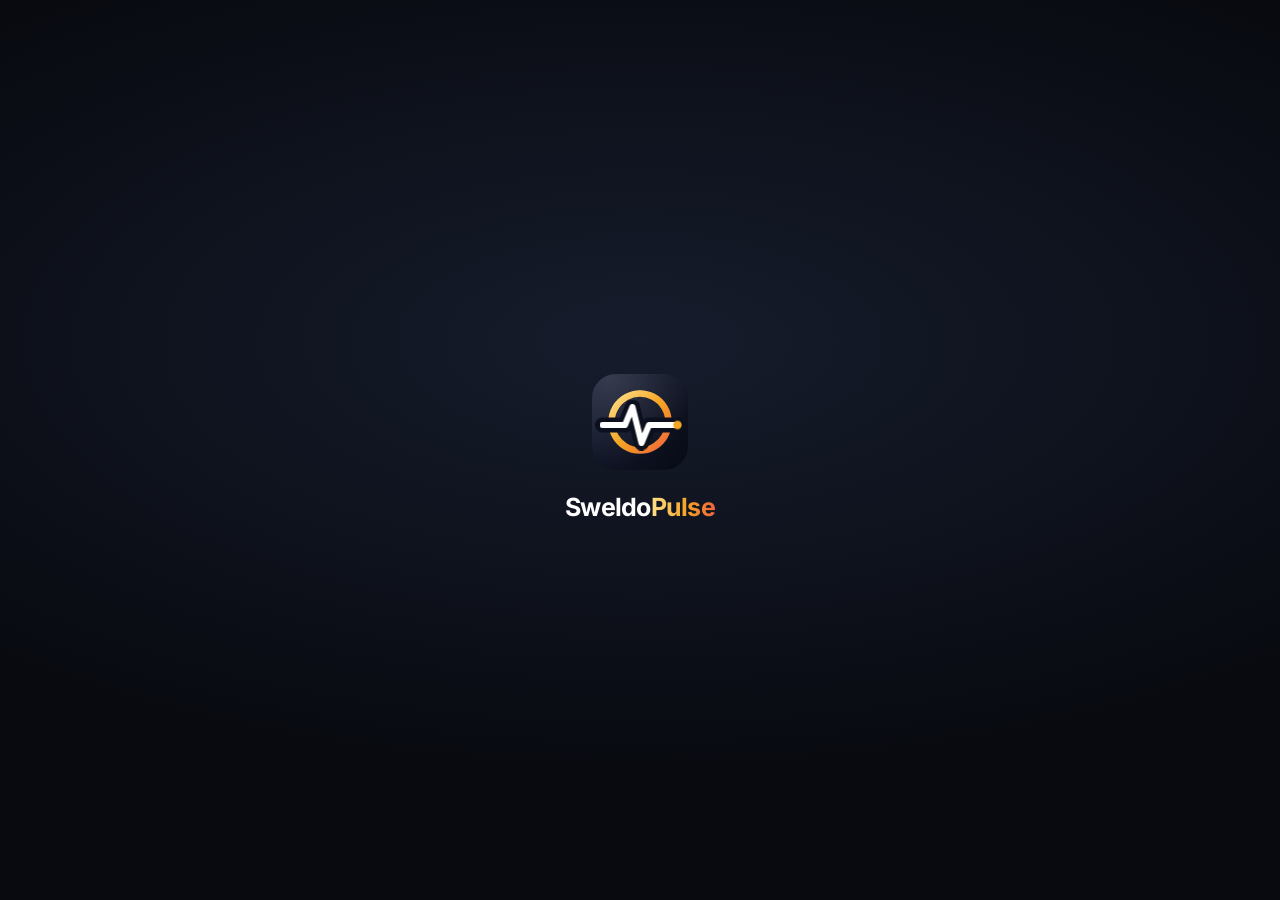
==== commit f306f983: "Fix v2.7.2: move files from nested folder to repo root" ====
--- a/index.html
+++ b/index.html
@@ -129,7 +129,7 @@
       <button type="button" class="sb-it press" id="sb-settings" onclick="go('settings')"><svg class="ic sm"><use href="#i-sliders"/></svg>Settings</button>
     </nav>
     <div class="sb-foot">
-      <span class="num" id="sb-ver">v2.7.1</span>
+      <span class="num" id="sb-ver">v2.7.2</span>
       <button type="button" class="link" style="padding:2px 4px;font-size:11.5px" onclick="showWhatsNew()">What's new</button>
     </div>
   </aside>
@@ -175,7 +175,7 @@
               </div>
               <div class="ring" id="ring" title="Cutoff progress"><svg viewBox="0 0 40 40"><circle class="tr" cx="20" cy="20" r="16"/><circle class="pg" id="ring-pg" cx="20" cy="20" r="16"/></svg><div class="tx"><b id="ring-n">0</b><small id="ring-u">days</small></div></div>
             </div>
-            <svg class="spark" id="spark" viewBox="0 0 300 38" aria-hidden="true"></svg>
+            <div class="spark-box" id="spark-box" onclick="event.stopPropagation()"><div class="spark-tip num hidden" id="spark-tip"></div><svg class="spark" id="spark" viewBox="0 0 300 38" aria-hidden="true"></svg></div>
             <div class="w-goal hidden" id="w-goal" onclick="event.stopPropagation();openGoalSettings()" title="Tap to edit pay goal"><span id="g-txt"></span><span class="gb"><i id="g-fill"></i></span></div>
             <div class="w-strip"><div><span>Gross</span><b class="num" id="ws-g">₱0.00</b></div><div><span>Deductions</span><b class="num" id="ws-d">₱0.00</b></div><div><span>Hours</span><b class="num" id="ws-h">0h</b></div></div>
           </div>
@@ -192,7 +192,7 @@
               </div>
               <div class="ring" title="Side gigs count"><svg viewBox="0 0 40 40"><circle class="tr" cx="20" cy="20" r="16"/><circle class="pg" id="gig-ring-pg" cx="20" cy="20" r="16"/></svg><div class="tx"><b id="gig-ring-n">0</b><small id="gig-ring-u">gigs</small></div></div>
             </div>
-            <svg class="spark" id="gig-spark" viewBox="0 0 300 38" aria-hidden="true"></svg>
+            <div class="spark-box" id="gig-spark-box" onclick="event.stopPropagation()"><div class="spark-tip num hidden" id="gig-spark-tip"></div><svg class="spark" id="gig-spark" viewBox="0 0 300 38" aria-hidden="true"></svg></div>
             <div class="wg-bar"><i id="wg-bar-paid" style="width:0%"></i><i class="pend" id="wg-bar-pend" style="width:0%"></i></div>
             <div class="w-strip"><div><span>Paid</span><b class="num" id="wgs-paid">₱0.00</b></div><div><span>Pending</span><b class="num" id="wgs-pend">₱0.00</b></div><div><span>Budget pool</span><b class="num" id="wgs-tot">₱0.00</b></div></div>
           </div>
@@ -268,16 +268,18 @@
         <div class="card">
           <div class="card-h" style="margin-bottom:12px"><div><p class="card-t">Cutoff envelopes</p><p class="card-s" id="bud-period">Splits your net pay</p></div><button type="button" class="btn soft sm press" onclick="openExpSheet()">+ Spend</button></div>
           <div class="donut"><svg viewBox="0 0 120 120" aria-hidden="true"><circle class="d-tr" cx="60" cy="60" r="46"/><circle class="d-seg d-n" id="dn" cx="60" cy="60" r="46"/><circle class="d-seg d-w" id="dw" cx="60" cy="60" r="46"/><circle class="d-seg d-s" id="ds" cx="60" cy="60" r="46"/></svg><div class="d-c"><span class="eyebrow" id="d-lbl">Net pay</span><b class="num" id="d-net">₱0.00</b><small id="bud-period2">this cutoff</small></div></div>
-          <div class="stack" style="margin-top:14px;gap:12px">
-            <div>
-              <div class="row between"><div class="row"><i class="c-needs" style="width:10px;height:10px;border-radius:9px"></i><div><p style="font-weight:600">Needs</p><p class="card-s num" id="bp-n">70% share</p></div></div><div style="text-align:right"><b class="num" id="ba-n">₱0.00</b><p class="card-s num" id="br-n">₱0.00 left</p></div></div>
+          <div class="env-list">
+            <div class="env-item">
+              <div class="row between"><div class="row"><i class="c-needs" style="width:8px;height:8px;border-radius:9px"></i><div><p style="font-weight:600">Needs</p><p class="card-s num" id="bp-n">70% share</p></div></div><div style="text-align:right"><b class="num" id="ba-n">₱0.00</b><p class="card-s num" id="br-n">₱0.00 left</p></div></div>
               <div class="env-bar"><i class="needs" id="eb-n" style="transform:scaleX(0)"></i></div>
             </div>
-            <div>
-              <div class="row between"><div class="row"><i class="c-wants" style="width:10px;height:10px;border-radius:9px"></i><div><p style="font-weight:600">Wants</p><p class="card-s num" id="bp-w">20% share</p></div></div><div style="text-align:right"><b class="num" id="ba-w">₱0.00</b><p class="card-s num" id="br-w">₱0.00 left</p></div></div>
+            <div class="env-item">
+              <div class="row between"><div class="row"><i class="c-wants" style="width:8px;height:8px;border-radius:9px"></i><div><p style="font-weight:600">Wants</p><p class="card-s num" id="bp-w">20% share</p></div></div><div style="text-align:right"><b class="num" id="ba-w">₱0.00</b><p class="card-s num" id="br-w">₱0.00 left</p></div></div>
               <div class="env-bar"><i class="wants" id="eb-w" style="transform:scaleX(0)"></i></div>
             </div>
-            <div class="row between" style="padding-top:4px"><div class="row"><i class="c-save" style="width:10px;height:10px;border-radius:9px"></i><div><p style="font-weight:600">Savings</p><p class="card-s num" id="bp-s">10% share</p></div></div><div style="text-align:right"><b class="num" id="ba-s" style="color:var(--ok)">₱0.00</b><p class="card-s num" id="br-s">Move to Vaults</p></div></div>
+            <div class="env-item" style="padding-bottom:2px">
+              <div class="row between"><div class="row"><i class="c-save" style="width:8px;height:8px;border-radius:9px"></i><div><p style="font-weight:600">Savings</p><p class="card-s num" id="bp-s">10% share</p></div></div><div style="text-align:right"><b class="num" id="ba-s" style="color:var(--ok)">₱0.00</b><p class="card-s num" id="br-s">Move to Vaults</p></div></div>
+            </div>
           </div>
         </div>
         <details class="card fold">
@@ -617,7 +619,7 @@
 
       <p class="sec-lbl">App &amp; Updates</p>
       <div class="card">
-        <div class="row between"><div class="row"><div class="hdr-logo" style="width:34px;height:34px"><svg viewBox="0 0 64 64" role="img" aria-label="SweldoPulse" style="width:100%;height:100%;display:block"><rect width="64" height="64" rx="16" fill="url(#spTile)"/><rect width="64" height="64" rx="16" fill="url(#spGloss)"/><path pathLength="1" d="M32 13A19 19 0 1 1 31.99 13" fill="none" stroke="url(#spGold)" stroke-width="4.4" stroke-linecap="round"/><path pathLength="1" d="M7 34H22L27 22L33 46L38 34H57" fill="none" stroke="#0B0F1E" stroke-width="10" stroke-linecap="round" stroke-linejoin="round"/><path pathLength="1" d="M7 34H22L27 22L33 46L38 34H57" fill="none" stroke="#fff" stroke-width="4" stroke-linecap="round" stroke-linejoin="round"/><circle cx="57" cy="34" r="2.8" fill="#F5A524"/></svg></div><div><p class="card-t">SweldoPulse</p><p class="card-s num" id="ver-label">Version 2.7.1</p></div></div><span class="chip mute" id="upd-badge">Ready</span></div>
+        <div class="row between"><div class="row"><div class="hdr-logo" style="width:34px;height:34px"><svg viewBox="0 0 64 64" role="img" aria-label="SweldoPulse" style="width:100%;height:100%;display:block"><rect width="64" height="64" rx="16" fill="url(#spTile)"/><rect width="64" height="64" rx="16" fill="url(#spGloss)"/><path pathLength="1" d="M32 13A19 19 0 1 1 31.99 13" fill="none" stroke="url(#spGold)" stroke-width="4.4" stroke-linecap="round"/><path pathLength="1" d="M7 34H22L27 22L33 46L38 34H57" fill="none" stroke="#0B0F1E" stroke-width="10" stroke-linecap="round" stroke-linejoin="round"/><path pathLength="1" d="M7 34H22L27 22L33 46L38 34H57" fill="none" stroke="#fff" stroke-width="4" stroke-linecap="round" stroke-linejoin="round"/><circle cx="57" cy="34" r="2.8" fill="#F5A524"/></svg></div><div><p class="card-t">SweldoPulse</p><p class="card-s num" id="ver-label">Version 2.7.2</p></div></div><span class="chip mute" id="upd-badge">Ready</span></div>
         <div id="upd-box" class="hidden" style="margin-top:12px">
           <div class="row between"><b id="upd-title">Update</b><span class="muted num" id="upd-size" style="font-size:12px"></span></div>
           <p class="note" id="upd-notes" style="margin:4px 0 10px"></p>
@@ -893,7 +895,7 @@
 
 <div id="whatsnew-sheet" class="scrim" onclick="if(event.target===this)closeSheet('whatsnew-sheet')">
   <div class="sheet"><div class="grab"></div>
-    <div class="sheet-h"><div><h2 class="sheet-t">What's new in <span id="wn-ver">2.7.1</span></h2><p class="card-s" id="wn-sub">Faster, responsive &amp; built for every PH worker</p></div><button type="button" class="icon-btn press" onclick="closeSheet('whatsnew-sheet')" aria-label="Close"><svg class="ic"><use href="#i-x"/></svg></button></div>
+    <div class="sheet-h"><div><h2 class="sheet-t">What's new in <span id="wn-ver">2.7.2</span></h2><p class="card-s" id="wn-sub">Faster, responsive &amp; built for every PH worker</p></div><button type="button" class="icon-btn press" onclick="closeSheet('whatsnew-sheet')" aria-label="Close"><svg class="ic"><use href="#i-x"/></svg></button></div>
     <div class="stack" id="wn-list" style="gap:11px;font-size:13.5px"></div>
     <div class="grid2" style="margin-top:16px">
       <button type="button" class="btn soft press" onclick="closeSheet('whatsnew-sheet');setTimeout(()=>startTour(),180)">Quick tour</button>
--- a/app.css
+++ b/app.css
@@ -66,7 +66,7 @@
 .shake{animation:shake .36s}
 
 /* ---------- Splash ---------- */
-#sp-splash{position:fixed;inset:0;z-index:200;display:flex;flex-direction:column;align-items:center;justify-content:center;gap:20px;background:#090B10;transition:opacity .32s ease,visibility .32s}
+#sp-splash{position:fixed;inset:0;z-index:200;display:flex;flex-direction:column;align-items:center;justify-content:center;gap:20px;background:radial-gradient(110% 70% at 50% 38%,#161C2C 0%,#080A10 68%);transition:opacity .32s ease,visibility .32s}
 #sp-splash.out{opacity:0;visibility:hidden}
 .sp-tile{width:96px;height:96px;animation:spTile .45s var(--ease) both}
 @keyframes spTile{from{opacity:0;transform:scale(.88) translateY(6px)}}
@@ -223,15 +223,23 @@
 .ring .tx{position:absolute;inset:0;display:flex;flex-direction:column;align-items:center;justify-content:center;line-height:1;color:var(--wc-t1)}
 .ring .tx b{font-size:12.5px;font-weight:700}.ring .tx small{font-size:7px;font-weight:700;color:var(--wc-t3);margin-top:2px;text-transform:uppercase;letter-spacing:.05em}
 
-/* Trading Sparkline inside both sibling cards */
-.spark{display:block;width:100%;height:38px;margin:10px 0 0;overflow:visible}
+/* Interactive Trading Sparkline inside both sibling cards */
+.spark-box{position:relative;margin:10px 0 0;padding:4px 0 2px;touch-action:pan-y;user-select:none;-webkit-user-select:none;cursor:crosshair}
+.spark{display:block;width:100%;height:38px;margin:0;overflow:visible}
 .spark .base{stroke:var(--wc-base);stroke-width:1;stroke-dasharray:2 4}
 .spark .area{fill:url(#sparkG)}
 .spark .ln{fill:none;stroke:var(--wc-line);stroke-width:2;stroke-linecap:round;stroke-linejoin:round}
 .spark .fu{fill:none;stroke:var(--wc-t3);stroke-width:1.4;stroke-dasharray:3 4;stroke-linecap:round;opacity:.55}
 .spark .idle{fill:none;stroke:var(--wc-base);stroke-width:1.5;stroke-linecap:round;stroke-linejoin:round}
 .spark .hd{fill:var(--wc-line)}.spark .hd-r{fill:var(--wc-line);opacity:.22}
+.spark .scrub-ln{stroke:var(--wc-t3);stroke-width:1.1;stroke-dasharray:2 2;opacity:.85}
+.spark .scrub-r{fill:var(--wc-line);opacity:.24}
+.spark .scrub-dot{fill:var(--card);stroke:var(--wc-line);stroke-width:2.2}
+html.card-obsidian .spark .scrub-dot{fill:#0E1117}
+html.card-tinted .spark .scrub-dot{fill:var(--w-g2)}
 html.card-tinted .spark .area{fill:url(#sparkGTint)}
+.spark-tip{position:absolute;top:-22px;left:0;z-index:4;display:inline-flex;align-items:center;gap:4px;height:20px;padding:0 8px;border-radius:6px;background:var(--t1);color:var(--card);font-size:10px;font-weight:700;letter-spacing:-.01em;white-space:nowrap;pointer-events:none;box-shadow:0 4px 12px rgba(0,0,0,.22)}
+html.card-obsidian .spark-tip,html.card-tinted .spark-tip{background:#F8FAFC;color:#0B0D12}
 
 .w-goal{display:flex;align-items:center;gap:10px;margin-top:8px;font-size:10.5px;color:var(--wc-t3);font-weight:600}
 .w-goal .gb{flex:1;height:4px;border-radius:9px;background:var(--wc-ring-tr);overflow:hidden}
@@ -338,38 +346,38 @@
 .d-n{stroke:#3B82F6}.d-w{stroke:#F59E0B}.d-s{stroke:#10B981}
 .d-c{position:absolute;inset:0;display:flex;flex-direction:column;align-items:center;justify-content:center;text-align:center;padding:0 24px}
 .d-c b{font-size:20px;font-weight:700;letter-spacing:-.02em;margin:2px 0}.d-c small{font-size:10.5px;color:var(--t3);line-height:1.25}
-.bud-snap{display:grid;grid-template-columns:1fr 1fr;gap:8px}
-.bs-tile{padding:11px 13px;border-radius:14px;background:var(--card);border:1px solid var(--line);text-align:left;display:flex;flex-direction:column;gap:2px}
-.bs-tile span{font-size:10.5px;font-weight:600;color:var(--t3)}
-.bs-tile b{font-size:15.5px;font-weight:700;letter-spacing:-.015em;white-space:nowrap;overflow:hidden;text-overflow:ellipsis}
-.bs-tile small{font-size:10.5px;color:var(--t3);white-space:nowrap;overflow:hidden;text-overflow:ellipsis}
-.env-bar{height:5px;border-radius:99px;background:var(--subtle);overflow:hidden;margin-top:6px}
+.bud-snap,.kpi-grid{display:grid;grid-template-columns:1fr 1fr;gap:1px;background:var(--line);border:1px solid var(--line);border-radius:16px;overflow:hidden;box-shadow:var(--shadow)}
+.bs-tile,.kpi{padding:12px 13px;background:var(--card);border:0;border-radius:0;text-align:left;display:flex;flex-direction:column;gap:2px;transition:background-color .14s}
+.bs-tile span,.kpi .kl{font-size:10px;font-weight:700;color:var(--t3);text-transform:uppercase;letter-spacing:.05em}
+.bs-tile b,.kpi .kv{font-size:17px;font-weight:700;letter-spacing:-.025em;white-space:nowrap;overflow:hidden;text-overflow:ellipsis;margin-top:2px;color:var(--t1)}
+.bs-tile small,.kpi .ks{font-size:10.5px;color:var(--t3);white-space:nowrap;overflow:hidden;text-overflow:ellipsis;margin-top:1px}
+.bs-tile:active{background:var(--subtle)}
+.env-list{display:flex;flex-direction:column;margin-top:12px;border-top:1px solid var(--line)}
+.env-item{padding:11px 0}.env-item+.env-item{border-top:1px solid var(--line)}
+.env-bar{height:4px;border-radius:99px;background:var(--subtle);overflow:hidden;margin-top:7px}
 .env-bar i{display:block;height:100%;width:100%;border-radius:99px;transform-origin:left;transition:transform .28s var(--ease)}
 .env-bar i.ok{background:var(--ok)}.env-bar i.needs{background:#3B82F6}.env-bar i.wants{background:#F59E0B}.env-bar i.warn{background:var(--warn)}.env-bar i.bad{background:var(--bad)}
-.exp-row{display:flex;align-items:center;gap:10px;padding:10px 12px;border-radius:14px;background:var(--card);border:1px solid var(--line)}
-.exp-dot{width:9px;height:9px;border-radius:99px;flex:none}
-.bill-row{display:flex;align-items:center;gap:10px;padding:10px 12px;border-radius:13px;background:var(--subtle);border:1px solid var(--line)}
-.bill-row.paid{opacity:.64}
-.due-card,.vault-card{padding:13px 14px;border-radius:16px;background:var(--card);border:1px solid var(--line);display:flex;flex-direction:column;gap:8px}
-.due-card.settled{opacity:.56}
-.kpi-grid{display:grid;grid-template-columns:1fr 1fr;gap:10px}
-.kpi{padding:12px 13px;border-radius:15px;background:var(--card);border:1px solid var(--line)}
-.kpi .kl{font-size:10.5px;font-weight:600;color:var(--t3);text-transform:uppercase;letter-spacing:.04em}
-.kpi .kv{font-size:18px;font-weight:700;letter-spacing:-.02em;margin-top:4px;white-space:nowrap;overflow:hidden;text-overflow:ellipsis}
-.kpi .ks{font-size:11px;color:var(--t3);margin-top:2px;white-space:nowrap;overflow:hidden;text-overflow:ellipsis}
-.m-bars{display:grid;grid-template-columns:repeat(12,1fr);gap:3px;align-items:end;padding-top:6px}
-.m-col{display:flex;flex-direction:column;align-items:center;gap:4px;padding:3px 1px;border-radius:7px;min-width:0}
-.m-track{width:100%;height:72px;display:flex;align-items:flex-end;justify-content:center}
-.m-bar{width:100%;max-width:18px;height:100%;border-radius:4px 4px 2px 2px;background:var(--subtle);border:1px solid var(--line);transform-origin:bottom;transition:transform .24s var(--ease)}
-.m-col.zero .m-bar{opacity:.45}
+.exp-row{display:flex;align-items:center;gap:11px;padding:10px 12px;border-radius:13px;background:var(--card);border:1px solid var(--line)}
+.exp-dot{width:8px;height:8px;border-radius:99px;flex:none}
+.bill-row{display:flex;align-items:center;gap:10px;padding:10px 12px;border-radius:12px;background:var(--subtle);border:1px solid var(--line)}
+.bill-row.paid{opacity:.6}
+.due-card,.vault-card{padding:13px 14px;border-radius:16px;background:var(--card);border:1px solid var(--line);display:flex;flex-direction:column;gap:8px;box-shadow:var(--shadow)}
+.due-card.settled{opacity:.54}
+.due-meta{display:flex;align-items:center;justify-content:space-between;padding-top:8px;border-top:1px solid var(--line);font-size:12px}
+.m-bars{position:relative;display:grid;grid-template-columns:repeat(12,1fr);gap:4px;align-items:end;padding:10px 2px 2px;background:repeating-linear-gradient(to bottom,transparent 0,transparent 23px,var(--line) 23px,var(--line) 24px);background-size:100% 72px;background-position:0 10px;background-repeat:no-repeat}
+.m-col{display:flex;flex-direction:column;align-items:center;gap:5px;padding:2px 1px;border-radius:7px;min-width:0}
+.m-track{width:100%;height:72px;display:flex;align-items:flex-end;justify-content:center;border-bottom:1px solid var(--line)}
+.m-bar{width:100%;max-width:16px;height:100%;border-radius:3px 3px 0 0;background:var(--subtle);border:1px solid var(--line);border-bottom:0;transform-origin:bottom;transition:transform .24s var(--ease)}
+.m-col.zero .m-bar{opacity:.38}
 .m-col.sel .m-bar{background:var(--accent);border-color:var(--accent)}
 .m-lbl{font-size:9.5px;font-weight:700;color:var(--t3)}.m-col.sel .m-lbl{color:var(--t1)}
 .stat-tbl{width:100%;border-collapse:collapse;font-size:11.5px}
-.stat-tbl th{text-align:right;font-size:10px;font-weight:700;text-transform:uppercase;color:var(--t3);padding:0 4px 8px;border-bottom:1px solid var(--line)}
-.stat-tbl th:first-child,.stat-tbl td:first-child{text-align:left;padding-left:0}
-.stat-tbl td{text-align:right;padding:8px 4px;border-bottom:1px solid var(--line);font-weight:600;font-variant-numeric:tabular-nums}
-.stat-tbl tr:last-child td{border-bottom:0;font-weight:700;color:var(--t1)}
-.rank-row{display:flex;flex-direction:column;gap:4px}.rank-row+.rank-row{margin-top:10px}
+.stat-tbl th{text-align:right;font-size:9.5px;font-weight:700;letter-spacing:.05em;text-transform:uppercase;color:var(--t3);padding:0 6px 9px;border-bottom:1px solid var(--line)}
+.stat-tbl th:first-child,.stat-tbl td:first-child{text-align:left;padding-left:2px}
+.stat-tbl td{text-align:right;padding:9px 6px;border-bottom:1px solid var(--line);font-weight:600;font-variant-numeric:tabular-nums;color:var(--t2)}
+.stat-tbl td:first-child{color:var(--t1);font-weight:700}
+.stat-tbl tr:last-child td{border-bottom:0;border-top:1px solid var(--line);background:var(--subtle);font-weight:700;color:var(--t1)}
+.rank-row{display:flex;flex-direction:column;gap:4px;padding:9px 0}.rank-row+.rank-row{border-top:1px solid var(--line)}
 
 /* ---------- Payslip ---------- */
 .ps-row{display:flex;align-items:center;justify-content:space-between;gap:12px;min-height:31px;font-size:13.5px}
@@ -477,13 +485,18 @@
 
 /* ---------- Smooth Lite Mode (Auto on OPPO CPH2269 / <=4GB RAM or manual) ---------- */
 html.lite *,html.lite *::before,html.lite *::after{animation-duration:.01ms!important;animation-iteration-count:1!important;transition-duration:.08s!important}
-html.lite .card,html.lite .wallet,html.lite .qa-ic,html.lite .pin-key,html.lite .nav{box-shadow:none!important}
+html.lite #sp-splash{transition-duration:.32s!important}
+html.lite .sp-tile{animation-duration:.48s!important}
+html.lite .sp-a,html.lite .sp-b,html.lite .sp-k{animation-duration:.55s!important}
+html.lite .sp-word{animation-duration:.44s!important}
+html.lite .card,html.lite .wallet,html.lite .qa-ic,html.lite .pin-key,html.lite .nav,html.lite .bud-snap,html.lite .kpi-grid{box-shadow:none!important}
 @media (prefers-reduced-motion:reduce){*,*::before,*::after{animation-duration:.01ms!important;transition-duration:.01ms!important}}
 
 /* ---------- Hover States for Mouse / Laptop Users ---------- */
 @media (hover:hover){
   .btn.primary:hover{opacity:.92}
-  .btn.soft:hover,.btn.ghost:hover,.fchip:hover,.schip:hover,.icon-btn:hover,.shift:hover,.bs-tile:hover,.sb-it:hover,.qa-i:hover .qa-ic{border-color:var(--t3)}
+  .btn.soft:hover,.btn.ghost:hover,.fchip:hover,.schip:hover,.icon-btn:hover,.shift:hover,.sb-it:hover,.qa-i:hover .qa-ic{border-color:var(--t3)}
+  .bs-tile:hover{background:var(--subtle)}
   .trash:hover{background:var(--bad-soft);color:var(--bad)}
   .link:hover{text-decoration:underline}
 }
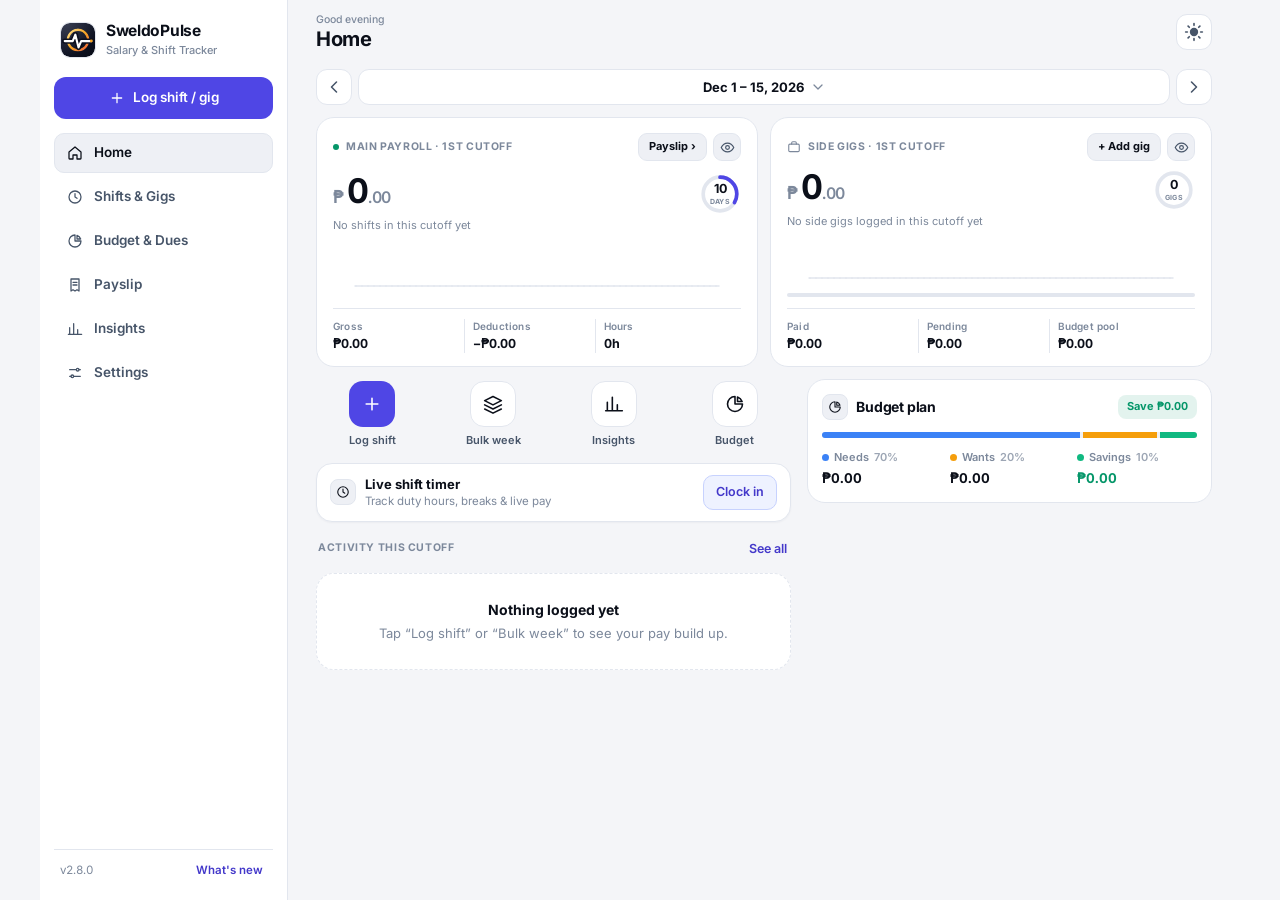
==== commit 126acd15: "v2.8.0: live shift timer, midnight holiday split, PH 2027 wages, multi-job, roster templates, cashfl" ====
--- a/index.html
+++ b/index.html
@@ -74,6 +74,7 @@
 <symbol id="i-chart" viewBox="0 0 24 24"><path d="M4 20V10M10 20V4M16 20v-7M22 20H2"/></symbol>
 <symbol id="i-layers" viewBox="0 0 24 24"><path d="M12 3 2 8l10 5 10-5-10-5zM2 13l10 5 10-5M2 18l10 5 10-5"/></symbol>
 <symbol id="i-brief" viewBox="0 0 24 24"><rect x="3" y="7" width="18" height="13" rx="2"/><path d="M8 7V5a2 2 0 0 1 2-2h4a2 2 0 0 1 2 2v2"/></symbol>
+<symbol id="i-print" viewBox="0 0 24 24"><path d="M6 9V3h12v6M6 18H4a2 2 0 0 1-2-2v-5a2 2 0 0 1 2-2h16a2 2 0 0 1 2 2v5a2 2 0 0 1-2 2h-2"/><rect x="6" y="14" width="12" height="7" rx="1"/></symbol>
 </defs></svg>
 
 <div id="sp-splash" onclick="dismissSplash()" role="presentation"><svg class="sp-tile" viewBox="0 0 64 64" role="img" aria-label="SweldoPulse"><rect width="64" height="64" rx="16" fill="url(#spTile)"/><rect width="64" height="64" rx="16" fill="url(#spGloss)"/><path class="sp-a" pathLength="1" d="M32 13A19 19 0 1 1 31.99 13" fill="none" stroke="url(#spGold)" stroke-width="4.4" stroke-linecap="round"/><path class="sp-k" pathLength="1" d="M7 34H22L27 22L33 46L38 34H57" fill="none" stroke="#0B0F1E" stroke-width="10" stroke-linecap="round" stroke-linejoin="round"/><path class="sp-b" pathLength="1" d="M7 34H22L27 22L33 46L38 34H57" fill="none" stroke="#fff" stroke-width="4" stroke-linecap="round" stroke-linejoin="round"/><circle cx="57" cy="34" r="2.8" fill="#F5A524"/></svg><div class="sp-word">Sweldo<span>Pulse</span></div></div>
@@ -129,7 +130,7 @@
       <button type="button" class="sb-it press" id="sb-settings" onclick="go('settings')"><svg class="ic sm"><use href="#i-sliders"/></svg>Settings</button>
     </nav>
     <div class="sb-foot">
-      <span class="num" id="sb-ver">v2.7.2</span>
+      <span class="num" id="sb-ver">v2.8.0</span>
       <button type="button" class="link" style="padding:2px 4px;font-size:11.5px" onclick="showWhatsNew()">What's new</button>
     </div>
   </aside>
@@ -208,6 +209,24 @@
             <button type="button" class="qa-i" onclick="go('budget')"><span class="qa-ic"><svg class="ic"><use href="#i-pie"/></svg></span>Budget</button>
           </div>
 
+          <div class="timer-bar" id="timer-bar">
+            <div class="row between" id="timer-idle">
+              <div class="row" style="gap:9px;min-width:0"><span class="bc-ic"><svg class="ic"><use href="#i-clock"/></svg></span><div style="min-width:0"><p style="font-size:13px;font-weight:700">Live shift timer</p><p class="card-s" style="margin-top:0">Track duty hours, breaks &amp; live pay</p></div></div>
+              <button type="button" class="btn soft sm press" onclick="timerStart()">Clock in</button>
+            </div>
+            <div class="stack hidden" id="timer-active" style="gap:9px">
+              <div class="row between">
+                <div class="row" style="gap:8px;min-width:0"><span class="timer-dot" id="timer-dot"></span><div style="min-width:0"><p class="eyebrow" id="timer-status-lbl">On duty</p><p class="timer-clock num" id="timer-clock">00:00:00</p></div></div>
+                <div style="text-align:right"><p class="timer-earn num" id="timer-earn">₱0.00</p><p class="card-s num" id="timer-meta" style="margin-top:1px">Started —</p></div>
+              </div>
+              <div class="grid3">
+                <button type="button" class="btn ghost sm press" id="timer-brk-btn" onclick="timerToggleBreak()">Break</button>
+                <button type="button" class="btn primary sm press" onclick="timerClockOut()">Clock out</button>
+                <button type="button" class="btn soft-bad sm press" onclick="timerDiscard()">Cancel</button>
+              </div>
+            </div>
+          </div>
+
           <div class="checkin hidden" id="checkin-card">
             <div class="row between"><div class="grow" style="min-width:0"><p style="font-size:13.5px;font-weight:700;color:var(--t1)" id="ci-title">Finished your shift?</p><p class="card-s num" id="ci-sub"></p></div><span class="chip num" id="ci-badge">Check-in</span></div>
             <div class="grid3">
@@ -281,6 +300,10 @@
               <div class="row between"><div class="row"><i class="c-save" style="width:8px;height:8px;border-radius:9px"></i><div><p style="font-weight:600">Savings</p><p class="card-s num" id="bp-s">10% share</p></div></div><div style="text-align:right"><b class="num" id="ba-s" style="color:var(--ok)">₱0.00</b><p class="card-s num" id="br-s">Move to Vaults</p></div></div>
             </div>
           </div>
+        </div>
+        <div class="card" id="cashflow-card">
+          <div class="card-h" style="margin-bottom:8px"><div><p class="card-t">Cashflow timeline</p><p class="card-s num" id="cf-sub">Upcoming paydays, bills &amp; dues (30d)</p></div><span class="chip ok num" id="cf-badge">On track</span></div>
+          <div class="cf-list" id="cf-list"></div>
         </div>
         <details class="card fold">
           <summary><div><p class="card-t">Customize split</p><p class="card-s">Adjust Needs / Wants / Savings ratio</p></div><span class="chip ok num" id="bud-total">100%</span></summary>
@@ -373,7 +396,7 @@
           <div class="kpi"><p class="kl">Withholding tax</p><p class="kv num neg" id="st-tax">₱0.00</p><p class="ks">BIR Form 2316</p></div>
         </div>
         <div class="card">
-          <div class="card-h" style="margin-bottom:10px"><div><p class="card-t">Monthly remittances</p><p class="card-s">Cross-check against employer postings</p></div><button type="button" class="btn soft sm press" onclick="copyStatutoryLedger()">Copy</button></div>
+          <div class="card-h" style="margin-bottom:10px"><div><p class="card-t">Monthly remittances</p><p class="card-s">Cross-check against employer postings</p></div><div class="row" style="gap:6px"><button type="button" class="btn ghost sm press" onclick="printStatement('statutory')">PDF</button><button type="button" class="btn soft sm press" onclick="copyStatutoryLedger()">Copy</button></div></div>
           <div style="overflow-x:auto"><table class="stat-tbl" id="st-table"></table></div>
         </div>
       </div>
@@ -432,9 +455,10 @@
         <p class="note hidden" id="ps-gig-note" style="margin-top:10px"></p>
       </div>
 
-      <div class="grid2">
-        <button type="button" class="btn ghost press" onclick="copyPayslip()"><svg class="ic sm"><use href="#i-copy"/></svg>Copy</button>
-        <button type="button" class="btn soft press" onclick="viewPayslip()"><svg class="ic sm"><use href="#i-image"/></svg>Save image</button>
+      <div class="grid3">
+        <button type="button" class="btn ghost sm press" onclick="copyPayslip()"><svg class="ic sm"><use href="#i-copy"/></svg>Copy</button>
+        <button type="button" class="btn soft sm press" onclick="viewPayslip()"><svg class="ic sm"><use href="#i-image"/></svg>Image</button>
+        <button type="button" class="btn ghost sm press" onclick="printStatement('payslip')"><svg class="ic sm"><use href="#i-print"/></svg>PDF</button>
       </div>
       </div>
       <div class="desk-col">
@@ -493,6 +517,10 @@
       <div class="card" id="set-payroll-card">
         <div class="card-h"><div><p class="card-t">Pay, cutoff &amp; rules</p><p class="card-s">Tailor SweldoPulse to your job &amp; PH labor standards</p></div><span class="chip mute" id="set-region-chip">PH 2026</span></div>
         <div class="stack">
+          <div>
+            <div class="row between" style="margin-bottom:6px"><label class="lbl" for="set-job" style="margin:0">Workplace / job profile</label><div class="row" style="gap:8px"><button type="button" class="link" style="padding:0;font-size:12px" onclick="openJobSheet()">+ Add job</button><button type="button" class="link hidden" id="set-job-edit" style="padding:0;font-size:12px" onclick="openJobSheet(settings.activeJobId)">Edit</button></div></div>
+            <select id="set-job" class="field" onchange="switchJob(this.value)"></select>
+          </div>
           <div>
             <label class="lbl" for="set-profile">My work situation (quick setup)</label>
             <select id="set-profile" class="field" onchange="applyWorkProfile(this.value)">
@@ -505,13 +533,15 @@
             </select>
           </div>
           <div>
-            <label class="lbl" for="set-area">PH Wage Order preset (2026 DOLE)</label>
+            <label class="lbl" for="set-area">PH Wage Order preset (2026–2027 DOLE)</label>
             <select id="set-area" class="field" onchange="applyArea()">
-              <option value="ncr_nonagri">NCR (Metro Manila) — ₱94.38/hr (₱755/day)</option>
-              <option value="ncr_retail">NCR Retail ≤15 workers — ₱89.75/hr (₱718/day)</option>
-              <option value="80.63">CALABARZON Cities / Ext. Metro — ₱80.63/hr (₱645/day)</option>
+              <option value="ncr_2027_nonagri">NCR Non-Agri (Eff. Jan 20, 2027) — ₱97.50/hr (₱780/day)</option>
+              <option value="ncr_2027_retail">NCR Retail ≤15 (Eff. Jan 20, 2027) — ₱92.88/hr (₱743/day)</option>
+              <option value="ncr_nonagri">NCR Non-Agri (2026) — ₱94.38/hr (₱755/day)</option>
+              <option value="ncr_retail">NCR Retail ≤15 (2026) — ₱89.75/hr (₱718/day)</option>
+              <option value="80.63">CALABARZON Cities / Ext. Metro / Rosario — ₱80.63/hr (₱645/day)</option>
               <option value="73.75">CALABARZON 1st Class Mun. — ₱73.75/hr (₱590/day)</option>
-              <option value="68.75">CALABARZON 2nd–5th Class — ₱68.75/hr (₱550/day)</option>
+              <option value="68.75">CALABARZON 2nd–5th Class / Retail ≤10 — ₱68.75/hr (₱550/day)</option>
               <option value="r3_nonagri">Central Luzon (Region III) — ₱75.00/hr (₱600/day)</option>
               <option value="r6_nonagri">Western Visayas (Region VI) — ₱73.75/hr (₱590/day)</option>
               <option value="r7_classa">Central Visayas / Cebu — ₱72.75/hr (₱582/day)</option>
@@ -539,6 +569,10 @@
           <div class="setting" style="min-height:42px;border:0;padding:0;margin:0">
             <div><p class="k" style="font-size:13px">Pre-holiday 1.30× auto-detect</p><p class="d">Auto-apply 1.3× on the day before Regular Holidays (Crew/Retail rule). Turn off for standard DOLE 1.0×.</p></div>
             <span class="switch"><input type="checkbox" id="set-prehol" onchange="onWorkRulesChange()"><i></i></span>
+          </div>
+          <div class="setting" style="min-height:42px">
+            <div><p class="k" style="font-size:13px">Midnight holiday split (graveyard)</p><p class="d">Split overnight shifts at 12:00 AM so post-midnight hours earn the next day's holiday multiplier.</p></div>
+            <span class="switch"><input type="checkbox" id="set-midsplit" onchange="onWorkRulesChange()"><i></i></span>
           </div>
           <div class="grid2">
             <div>
@@ -619,7 +653,7 @@
 
       <p class="sec-lbl">App &amp; Updates</p>
       <div class="card">
-        <div class="row between"><div class="row"><div class="hdr-logo" style="width:34px;height:34px"><svg viewBox="0 0 64 64" role="img" aria-label="SweldoPulse" style="width:100%;height:100%;display:block"><rect width="64" height="64" rx="16" fill="url(#spTile)"/><rect width="64" height="64" rx="16" fill="url(#spGloss)"/><path pathLength="1" d="M32 13A19 19 0 1 1 31.99 13" fill="none" stroke="url(#spGold)" stroke-width="4.4" stroke-linecap="round"/><path pathLength="1" d="M7 34H22L27 22L33 46L38 34H57" fill="none" stroke="#0B0F1E" stroke-width="10" stroke-linecap="round" stroke-linejoin="round"/><path pathLength="1" d="M7 34H22L27 22L33 46L38 34H57" fill="none" stroke="#fff" stroke-width="4" stroke-linecap="round" stroke-linejoin="round"/><circle cx="57" cy="34" r="2.8" fill="#F5A524"/></svg></div><div><p class="card-t">SweldoPulse</p><p class="card-s num" id="ver-label">Version 2.7.2</p></div></div><span class="chip mute" id="upd-badge">Ready</span></div>
+        <div class="row between"><div class="row"><div class="hdr-logo" style="width:34px;height:34px"><svg viewBox="0 0 64 64" role="img" aria-label="SweldoPulse" style="width:100%;height:100%;display:block"><rect width="64" height="64" rx="16" fill="url(#spTile)"/><rect width="64" height="64" rx="16" fill="url(#spGloss)"/><path pathLength="1" d="M32 13A19 19 0 1 1 31.99 13" fill="none" stroke="url(#spGold)" stroke-width="4.4" stroke-linecap="round"/><path pathLength="1" d="M7 34H22L27 22L33 46L38 34H57" fill="none" stroke="#0B0F1E" stroke-width="10" stroke-linecap="round" stroke-linejoin="round"/><path pathLength="1" d="M7 34H22L27 22L33 46L38 34H57" fill="none" stroke="#fff" stroke-width="4" stroke-linecap="round" stroke-linejoin="round"/><circle cx="57" cy="34" r="2.8" fill="#F5A524"/></svg></div><div><p class="card-t">SweldoPulse</p><p class="card-s num" id="ver-label">Version 2.8.0</p></div></div><span class="chip mute" id="upd-badge">Ready</span></div>
         <div id="upd-box" class="hidden" style="margin-top:12px">
           <div class="row between"><b id="upd-title">Update</b><span class="muted num" id="upd-size" style="font-size:12px"></span></div>
           <p class="note" id="upd-notes" style="margin:4px 0 10px"></p>
@@ -656,7 +690,7 @@
 
 <!-- ================= SHEETS ================= -->
 <div id="shift-sheet" class="scrim" onclick="if(event.target===this)closeShift()">
-  <div class="sheet">
+  <div class="sheet" role="dialog" aria-modal="true">
     <div class="grab"></div>
     <div class="sheet-h"><div><h2 class="sheet-t" id="shift-title">Log shift</h2><p class="card-s num" id="shift-hint">—</p></div><button type="button" class="icon-btn press" onclick="closeShift()" aria-label="Close"><svg class="ic"><use href="#i-x"/></svg></button></div>
     <div class="seg" id="m-kind" style="margin-bottom:14px"><button type="button" data-k="shift" class="on" onclick="setLogKind('shift')">Hourly shift</button><button type="button" data-k="gig" onclick="setLogKind('gig')">Side gig</button></div>
@@ -694,13 +728,14 @@
       <div><label class="lbl" for="g-stream">Income stream</label><input id="g-stream" class="field" style="font-weight:500" placeholder="e.g. Catering, Freelance, Sound System" autocomplete="off" oninput="syncGigChips()"><div class="st-chips" id="g-streams"></div></div>
       <div><label class="lbl" for="g-title">Event / description (optional)</label><input id="g-title" class="field" style="font-weight:500" placeholder="e.g. Weekend event, Website fix" autocomplete="off"></div>
       <div><label class="lbl">Payment status</label><div class="seg" id="g-status"><button type="button" data-gs="paid" class="on" onclick="setGigStatus('paid')">Paid</button><button type="button" data-gs="pending" onclick="setGigStatus('pending')">Pending</button></div></div>
+      <div class="hidden" id="g-due-wrap"><label class="lbl" for="g-due">Expected payout date (optional)</label><input type="date" id="g-due" class="field"></div>
       <div class="row"><button type="button" class="btn ghost press hidden" id="g-del" onclick="deleteGigFromSheet()" aria-label="Delete gig"><svg class="ic sm"><use href="#i-trash"/></svg></button><button type="button" class="btn primary press grow" id="g-save" onclick="saveGig()">Save side gig</button></div>
     </div>
   </div>
 </div>
 
 <div id="menu-sheet" class="scrim" onclick="if(event.target===this)closeSheet('menu-sheet')">
-  <div class="sheet"><div class="grab"></div>
+  <div class="sheet" role="dialog" aria-modal="true"><div class="grab"></div>
     <button type="button" class="menu-it" onclick="closeSheet('menu-sheet');setTimeout(openBulkSheet,180)"><span class="ico"><svg class="ic"><use href="#i-layers"/></svg></span>Bulk log weekly roster</button>
     <button type="button" class="menu-it" onclick="closeSheet('menu-sheet');setTimeout(openIO,180)"><span class="ico"><svg class="ic"><use href="#i-swap"/></svg></span>Import / export schedule</button>
     <button type="button" class="menu-it bad" onclick="closeSheet('menu-sheet');setTimeout(clearCutoff,180)"><span class="ico"><svg class="ic"><use href="#i-trash"/></svg></span>Clear this cutoff</button>
@@ -708,7 +743,7 @@
 </div>
 
 <div id="bulk-sheet" class="scrim" onclick="if(event.target===this)closeSheet('bulk-sheet')">
-  <div class="sheet">
+  <div class="sheet" role="dialog" aria-modal="true">
     <div class="grab"></div>
     <div class="sheet-h"><div><h2 class="sheet-t">Bulk log week</h2><p class="card-s num" id="bk-week-lbl">Select duty days</p></div><button type="button" class="icon-btn press" onclick="closeSheet('bulk-sheet')" aria-label="Close"><svg class="ic"><use href="#i-x"/></svg></button></div>
     <div class="stack" style="gap:12px">
@@ -717,6 +752,10 @@
         <span class="chip mute num" id="bk-week-range">—</span>
         <button type="button" class="icon-btn press" style="width:36px;height:36px;border-radius:11px" onclick="stepBulkWeek(1)" aria-label="Next week"><svg class="ic sm"><use href="#i-r"/></svg></button>
       </div>
+      <div>
+        <div class="row between" style="margin-bottom:6px"><span class="eyebrow">Saved roster templates</span><button type="button" class="link" style="padding:0;font-size:12px" onclick="saveRosterTemplate()">+ Save week</button></div>
+        <div class="presets" id="bk-templates"></div>
+      </div>
       <div class="week-strip" id="bk-days"></div>
       <div class="presets" id="bk-presets"></div>
       <div class="grid2">
@@ -734,7 +773,7 @@
 </div>
 
 <div id="exp-sheet" class="scrim" onclick="if(event.target===this)closeSheet('exp-sheet')">
-  <div class="sheet">
+  <div class="sheet" role="dialog" aria-modal="true">
     <div class="grab"></div>
     <div class="sheet-h"><div><h2 class="sheet-t">Log expense</h2><p class="card-s" id="exp-sheet-sub">Tracked in this cutoff</p></div><button type="button" class="icon-btn press" onclick="closeSheet('exp-sheet')" aria-label="Close"><svg class="ic"><use href="#i-x"/></svg></button></div>
     <div class="stack" style="gap:12px">
@@ -759,7 +798,7 @@
 </div>
 
 <div id="vault-sheet" class="scrim" onclick="if(event.target===this)closeSheet('vault-sheet')">
-  <div class="sheet">
+  <div class="sheet" role="dialog" aria-modal="true">
     <div class="grab"></div>
     <div class="sheet-h"><div><h2 class="sheet-t" id="vlt-title">New savings vault</h2><p class="card-s" id="vlt-sub">Track persistent goals across cutoffs</p></div><button type="button" class="icon-btn press" onclick="closeSheet('vault-sheet')" aria-label="Close"><svg class="ic"><use href="#i-x"/></svg></button></div>
     <div class="stack" style="gap:12px">
@@ -775,7 +814,7 @@
 </div>
 
 <div id="bill-sheet" class="scrim" onclick="if(event.target===this)closeSheet('bill-sheet')">
-  <div class="sheet">
+  <div class="sheet" role="dialog" aria-modal="true">
     <div class="grab"></div>
     <div class="sheet-h"><div><h2 class="sheet-t" id="bill-sheet-t">New recurring bill</h2><p class="card-s">Appears automatically in your cutoff checklist</p></div><button type="button" class="icon-btn press" onclick="closeSheet('bill-sheet')" aria-label="Close"><svg class="ic"><use href="#i-x"/></svg></button></div>
     <div class="stack" style="gap:12px">
@@ -791,7 +830,7 @@
 </div>
 
 <div id="debt-sheet" class="scrim" onclick="if(event.target===this)closeSheet('debt-sheet')">
-  <div class="sheet">
+  <div class="sheet" role="dialog" aria-modal="true">
     <div class="grab"></div>
     <div class="sheet-h"><div><h2 class="sheet-t" id="debt-sheet-t">Add PayLater / Utang</h2><p class="card-s" id="debt-sheet-sub">Track due dates &amp; installment progress</p></div><button type="button" class="icon-btn press" onclick="closeSheet('debt-sheet')" aria-label="Close"><svg class="ic"><use href="#i-x"/></svg></button></div>
     <div class="stack" style="gap:12px">
@@ -831,7 +870,7 @@
 </div>
 
 <div id="partpay-sheet" class="scrim" onclick="if(event.target===this)closeSheet('partpay-sheet')">
-  <div class="sheet">
+  <div class="sheet" role="dialog" aria-modal="true">
     <div class="grab"></div>
     <div class="sheet-h"><div><h2 class="sheet-t" id="pp-title">Record payment</h2><p class="card-s num" id="pp-sub">Remaining balance: ₱0.00</p></div><button type="button" class="icon-btn press" onclick="closeSheet('partpay-sheet')" aria-label="Close"><svg class="ic"><use href="#i-x"/></svg></button></div>
     <div class="stack" style="gap:12px">
@@ -848,7 +887,7 @@
 </div>
 
 <div id="io-sheet" class="scrim" onclick="if(event.target===this)closeSheet('io-sheet')">
-  <div class="sheet"><div class="grab"></div>
+  <div class="sheet" role="dialog" aria-modal="true"><div class="grab"></div>
     <div class="sheet-h"><div><h2 class="sheet-t">Smart shift importer</h2><p class="card-s">Paste any crew roster or use the standard template</p></div><button type="button" class="icon-btn press" onclick="closeSheet('io-sheet')" aria-label="Close"><svg class="ic"><use href="#i-x"/></svg></button></div>
     <div class="io-tools">
       <button type="button" class="fchip press" onclick="pasteIntoIo()">Paste</button>
@@ -871,7 +910,7 @@
 </div>
 
 <div id="backup-sheet" class="scrim" onclick="if(event.target===this)closeSheet('backup-sheet')">
-  <div class="sheet"><div class="grab"></div>
+  <div class="sheet" role="dialog" aria-modal="true"><div class="grab"></div>
     <div class="sheet-h"><div><h2 class="sheet-t" id="bk-title">Back up</h2><p class="card-s" id="bk-sub"></p></div><button type="button" class="icon-btn press" onclick="closeSheet('backup-sheet')" aria-label="Close"><svg class="ic"><use href="#i-x"/></svg></button></div>
     <div id="bk-enc-wrap" class="enc-box hidden">
       <div class="setting" style="min-height:34px;border:0;padding:0;margin:0"><div><p class="k" style="font-size:13px">Encrypt backup (.spbackup)</p><p class="d">AES-256-GCM passphrase protection</p></div><span class="switch"><input type="checkbox" id="bk-enc-on" onchange="toggleBkEncrypt()"><i></i></span></div>
@@ -894,8 +933,8 @@
 </div>
 
 <div id="whatsnew-sheet" class="scrim" onclick="if(event.target===this)closeSheet('whatsnew-sheet')">
-  <div class="sheet"><div class="grab"></div>
-    <div class="sheet-h"><div><h2 class="sheet-t">What's new in <span id="wn-ver">2.7.2</span></h2><p class="card-s" id="wn-sub">Faster, responsive &amp; built for every PH worker</p></div><button type="button" class="icon-btn press" onclick="closeSheet('whatsnew-sheet')" aria-label="Close"><svg class="ic"><use href="#i-x"/></svg></button></div>
+  <div class="sheet" role="dialog" aria-modal="true"><div class="grab"></div>
+    <div class="sheet-h"><div><h2 class="sheet-t">What's new in <span id="wn-ver">2.8.0</span></h2><p class="card-s" id="wn-sub">Faster, responsive &amp; built for every PH worker</p></div><button type="button" class="icon-btn press" onclick="closeSheet('whatsnew-sheet')" aria-label="Close"><svg class="ic"><use href="#i-x"/></svg></button></div>
     <div class="stack" id="wn-list" style="gap:11px;font-size:13.5px"></div>
     <div class="grid2" style="margin-top:16px">
       <button type="button" class="btn soft press" onclick="closeSheet('whatsnew-sheet');setTimeout(()=>startTour(),180)">Quick tour</button>
@@ -905,7 +944,7 @@
 </div>
 
 <div id="conflict-sheet" class="scrim top" onclick="if(event.target===this)closeConflictSheet()">
-  <div class="sheet">
+  <div class="sheet" role="dialog" aria-modal="true">
     <div class="row" style="align-items:flex-start;gap:12px">
       <div class="confirm-ic" id="cfl-ic"><svg class="ic"><use href="#i-alert"/></svg></div>
       <div class="grow"><h3 style="font-size:17px;font-weight:700;letter-spacing:-.01em" id="cfl-title">Schedule overlap</h3><p class="sub" style="font-size:13px;margin-top:4px;line-height:1.45" id="cfl-body"></p></div>
@@ -920,7 +959,7 @@
 </div>
 
 <div id="screenlock-sheet" class="scrim top" onclick="if(event.target===this)cancelScreenLockAuth()">
-  <div class="sheet">
+  <div class="sheet" role="dialog" aria-modal="true">
     <div class="sheet-h" style="margin-bottom:10px"><div><h3 class="sheet-t" id="sl-title">Verify screen lock</h3><p class="card-s" id="sl-desc">Confirm to change screenshot protection</p></div><button type="button" class="icon-btn press" onclick="cancelScreenLockAuth()" aria-label="Close"><svg class="ic"><use href="#i-x"/></svg></button></div>
     <div class="sl-fp-box hidden" id="sl-fp-box">
       <div class="sl-fp-ic"><svg viewBox="0 0 24 24" width="28" height="28" fill="none" stroke="currentColor" stroke-width="1.9" stroke-linecap="round"><path d="M12 11v3a5 5 0 0 1-1 3"/><path d="M8 12a4 4 0 0 1 8 0v2a8 8 0 0 1-1.5 4.5"/><path d="M5 12a7 7 0 0 1 14 0v1"/><path d="M5 15c0 2 .5 3.5 1.5 5"/></svg></div>
@@ -936,7 +975,7 @@
 </div>
 
 <div id="confirm" class="scrim top" onclick="if(event.target===this)confirmAnswer(false)">
-  <div class="sheet">
+  <div class="sheet" role="dialog" aria-modal="true">
     <div class="row" style="align-items:flex-start;gap:14px"><div class="confirm-ic" id="cf-ic"><svg class="ic"><use href="#i-alert"/></svg></div><div class="grow"><h3 style="font-size:17px;font-weight:700;letter-spacing:-.01em" id="cf-title">Are you sure?</h3><p class="sub" style="font-size:13.5px;margin-top:5px;line-height:1.5" id="cf-body"></p></div></div>
     <input id="cf-input" class="field hidden" style="margin-top:14px" autocomplete="off" autocapitalize="characters" oninput="confirmTyped()">
     <div class="grid2" style="margin-top:18px"><button type="button" class="btn ghost press" onclick="confirmAnswer(false)" id="cf-cancel">Cancel</button><button type="button" class="btn danger press" id="cf-ok" onclick="confirmAnswer(true)">Delete</button></div>
@@ -959,6 +998,19 @@
   </div>
 </div>
 
+<div id="job-sheet" class="scrim top" onclick="if(event.target===this)closeSheet('job-sheet')">
+  <div class="sheet" role="dialog" aria-modal="true" aria-labelledby="job-sheet-t">
+    <div class="sheet-h"><div><h3 class="sheet-t" id="job-sheet-t">New workplace profile</h3><p class="card-s">Separate hourly rate, cutoff &amp; payroll rules</p></div><button type="button" class="icon-btn press" onclick="closeSheet('job-sheet')" aria-label="Close"><svg class="ic"><use href="#i-x"/></svg></button></div>
+    <div class="stack" style="gap:12px">
+      <div><label class="lbl" for="jb-name">Workplace / employer name</label><input id="jb-name" class="field" style="font-weight:500" placeholder="e.g. McDonald's, Catering Crew, Office" autocomplete="off"></div>
+      <div><label class="lbl" for="jb-rate">Base hourly rate (optional)</label><label class="money-field"><span>₱</span><input id="jb-rate" type="number" inputmode="decimal" step="0.01" min="0" placeholder="73.75"></label></div>
+      <div class="row"><button type="button" class="btn ghost press hidden" id="jb-del" onclick="deleteJobFromSheet()" aria-label="Delete job"><svg class="ic sm"><use href="#i-trash"/></svg></button><button type="button" class="btn primary press grow" id="jb-save" onclick="saveJobProfile()">Save workplace</button></div>
+    </div>
+  </div>
+</div>
+
+<div id="print-sheet" aria-hidden="true"></div>
+
 <script src="app.js" defer></script>
 </body>
 </html>
--- a/app.css
+++ b/app.css
@@ -544,3 +544,49 @@
   .desk-sticky{position:sticky;top:76px}
   #toast{bottom:24px}
 }
+
+/* ---------- Keyboard Focus Accessibility ---------- */
+:focus-visible{outline:2px solid var(--accent);outline-offset:2px}
+input:focus-visible,select:focus-visible,textarea:focus-visible{outline:none}
+
+/* ---------- Live Shift Timer Bar (Home) ---------- */
+.timer-bar{display:flex;flex-direction:column;gap:10px;padding:11px 13px;border-radius:16px;background:var(--card);border:1px solid var(--line);box-shadow:var(--shadow)}
+.timer-bar.live{border-color:var(--accent-soft-border)}
+.timer-dot{width:8px;height:8px;border-radius:99px;background:var(--ok);flex:none}
+.timer-dot.brk{background:var(--warn)}
+.timer-clock{font-size:21px;font-weight:700;letter-spacing:-.03em;line-height:1.1;color:var(--t1)}
+.timer-earn{font-size:13px;font-weight:700;color:var(--ok)}
+
+/* ---------- Payday Cashflow Timeline (Budget) ---------- */
+.cf-list{display:flex;flex-direction:column;border-top:1px solid var(--line)}
+.cf-row{display:flex;align-items:center;justify-content:space-between;gap:10px;padding:10px 0;font-size:12.5px}
+.cf-row+.cf-row{border-top:1px solid var(--line)}
+.cf-date{width:46px;flex:none;font-size:10.5px;font-weight:700;color:var(--t3);text-transform:uppercase;line-height:1.2}
+.cf-bal{font-size:10.5px;color:var(--t3);margin-top:2px}
+.cf-bal.short{color:var(--bad);font-weight:700}
+
+/* ---------- Print / Save as PDF Statement ---------- */
+#print-sheet{display:none}
+@media print{
+  @page{margin:14mm;size:auto}
+  html,body{background:#FFFFFF!important;color:#0B0F19!important;font-size:11.5pt!important;margin:0!important;padding:0!important}
+  #app,#sp-splash,#sp-lock,#sp-veil,#toast,#payslip-modal,#tour,.scrim{display:none!important}
+  #print-sheet{display:block!important;color:#0B0F19;font-family:Inter,-apple-system,BlinkMacSystemFont,'Segoe UI',Roboto,sans-serif}
+  .pr-hdr{display:flex;justify-content:space-between;align-items:flex-end;border-bottom:2px solid #0B0F19;padding-bottom:10px;margin-bottom:14px}
+  .pr-hdr h1{font-size:20pt;font-weight:700;letter-spacing:-.02em;margin:0}
+  .pr-sub{font-size:9.5pt;color:#475569;margin-top:2px}
+  .pr-meta{text-align:right;font-size:9.5pt;color:#475569}
+  .pr-net{display:flex;justify-content:space-between;align-items:center;padding:12px 14px;border:1.5px solid #0B0F19;border-radius:8px;margin-bottom:14px;background:#F8FAFC}
+  .pr-net strong{font-size:18pt;font-variant-numeric:tabular-nums}
+  .pr-grid{display:grid;grid-template-columns:repeat(3,1fr);border:1px solid #CBD5E1;border-radius:8px;margin-bottom:14px}
+  .pr-grid>div{padding:8px 10px}.pr-grid>div+div{border-left:1px solid #CBD5E1}
+  .pr-grid span{display:block;font-size:8pt;text-transform:uppercase;color:#64748B;font-weight:700}
+  .pr-grid b{display:block;font-size:11pt;margin-top:2px;font-variant-numeric:tabular-nums}
+  .pr-sec{font-size:9pt;font-weight:700;text-transform:uppercase;letter-spacing:.06em;color:#475569;margin:14px 0 6px}
+  .pr-tbl{width:100%;border-collapse:collapse;font-size:9.5pt}
+  .pr-tbl th,.pr-tbl td{padding:6px 8px;border-bottom:1px solid #E2E8F0;text-align:right;font-variant-numeric:tabular-nums}
+  .pr-tbl th:first-child,.pr-tbl td:first-child{text-align:left;padding-left:0}
+  .pr-tbl th{font-size:8.5pt;text-transform:uppercase;color:#475569;border-bottom:1.5px solid #94A3B8}
+  .pr-tbl tr.pr-tot td{font-weight:700;border-top:1.5px solid #0B0F19;border-bottom:0;background:#F8FAFC}
+  .pr-foot{margin-top:18px;padding-top:8px;border-top:1px solid #CBD5E1;font-size:8.5pt;color:#64748B;display:flex;justify-content:space-between}
+}
